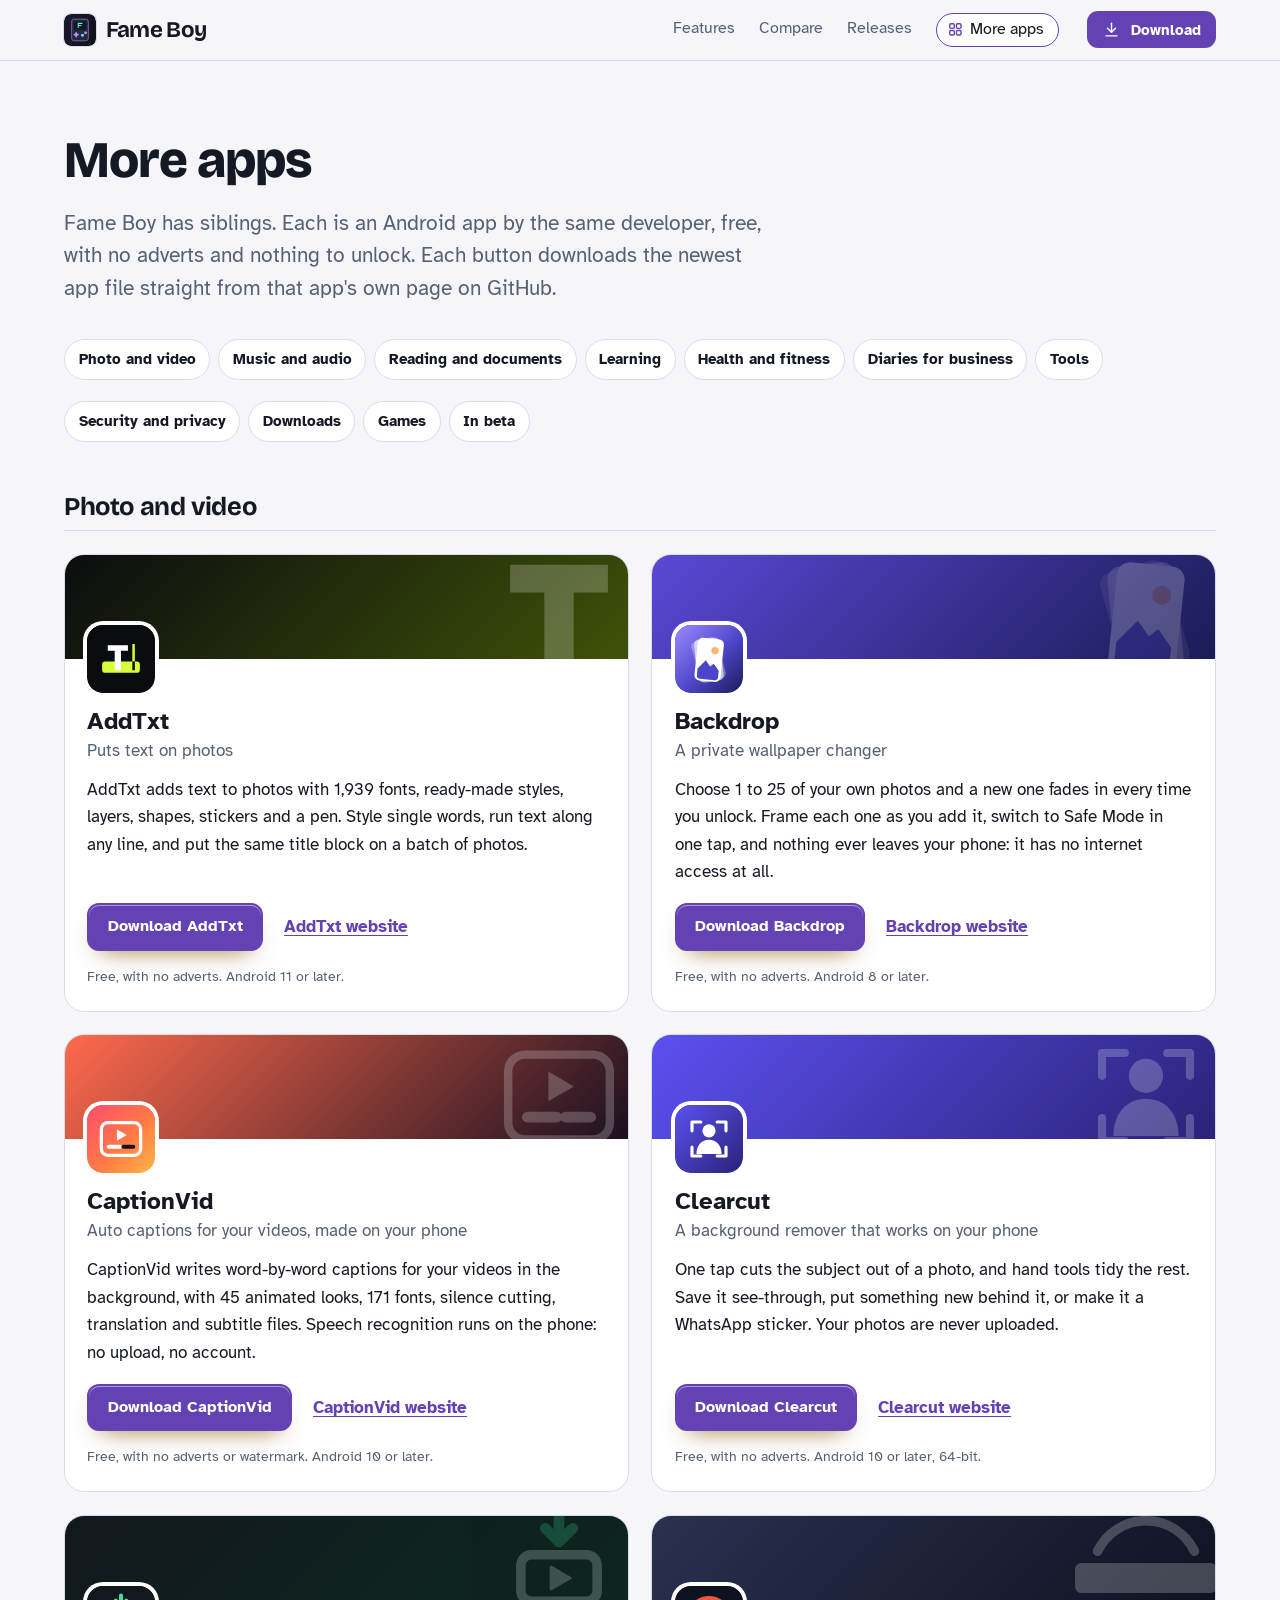
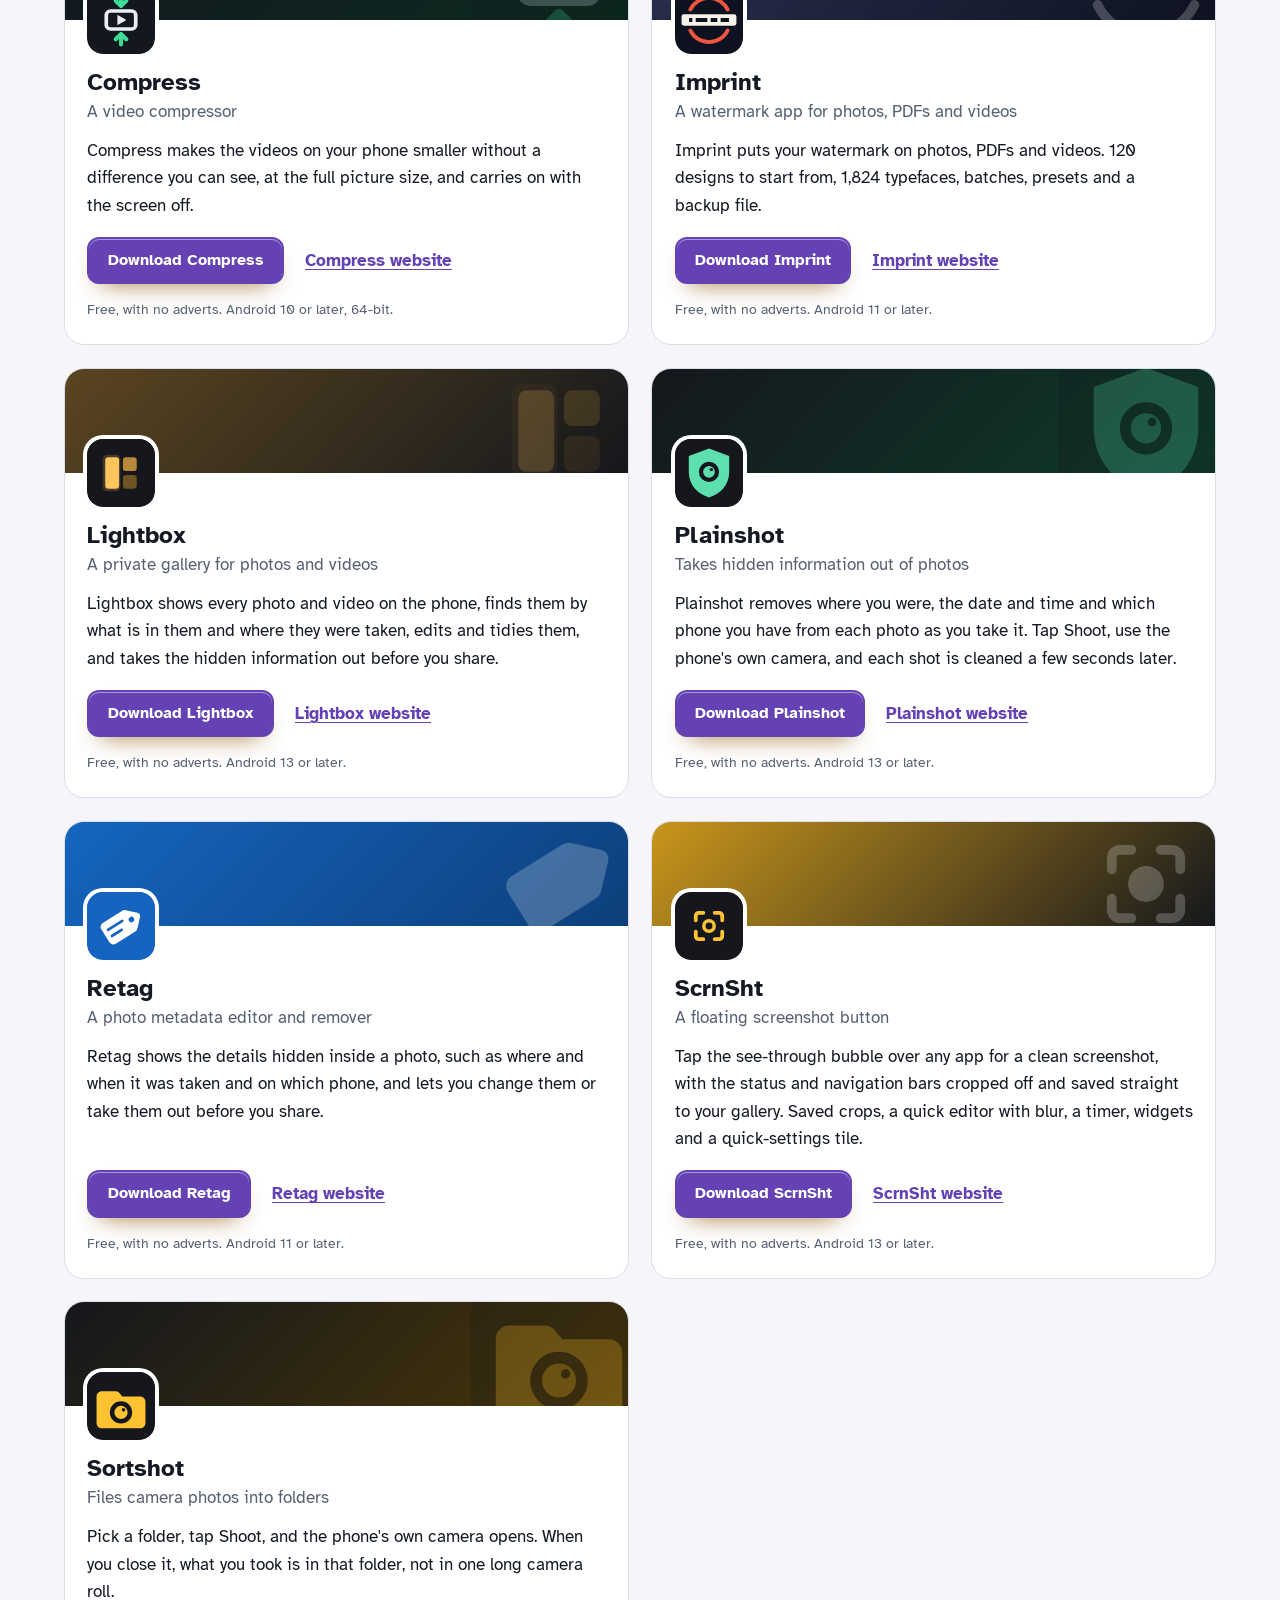
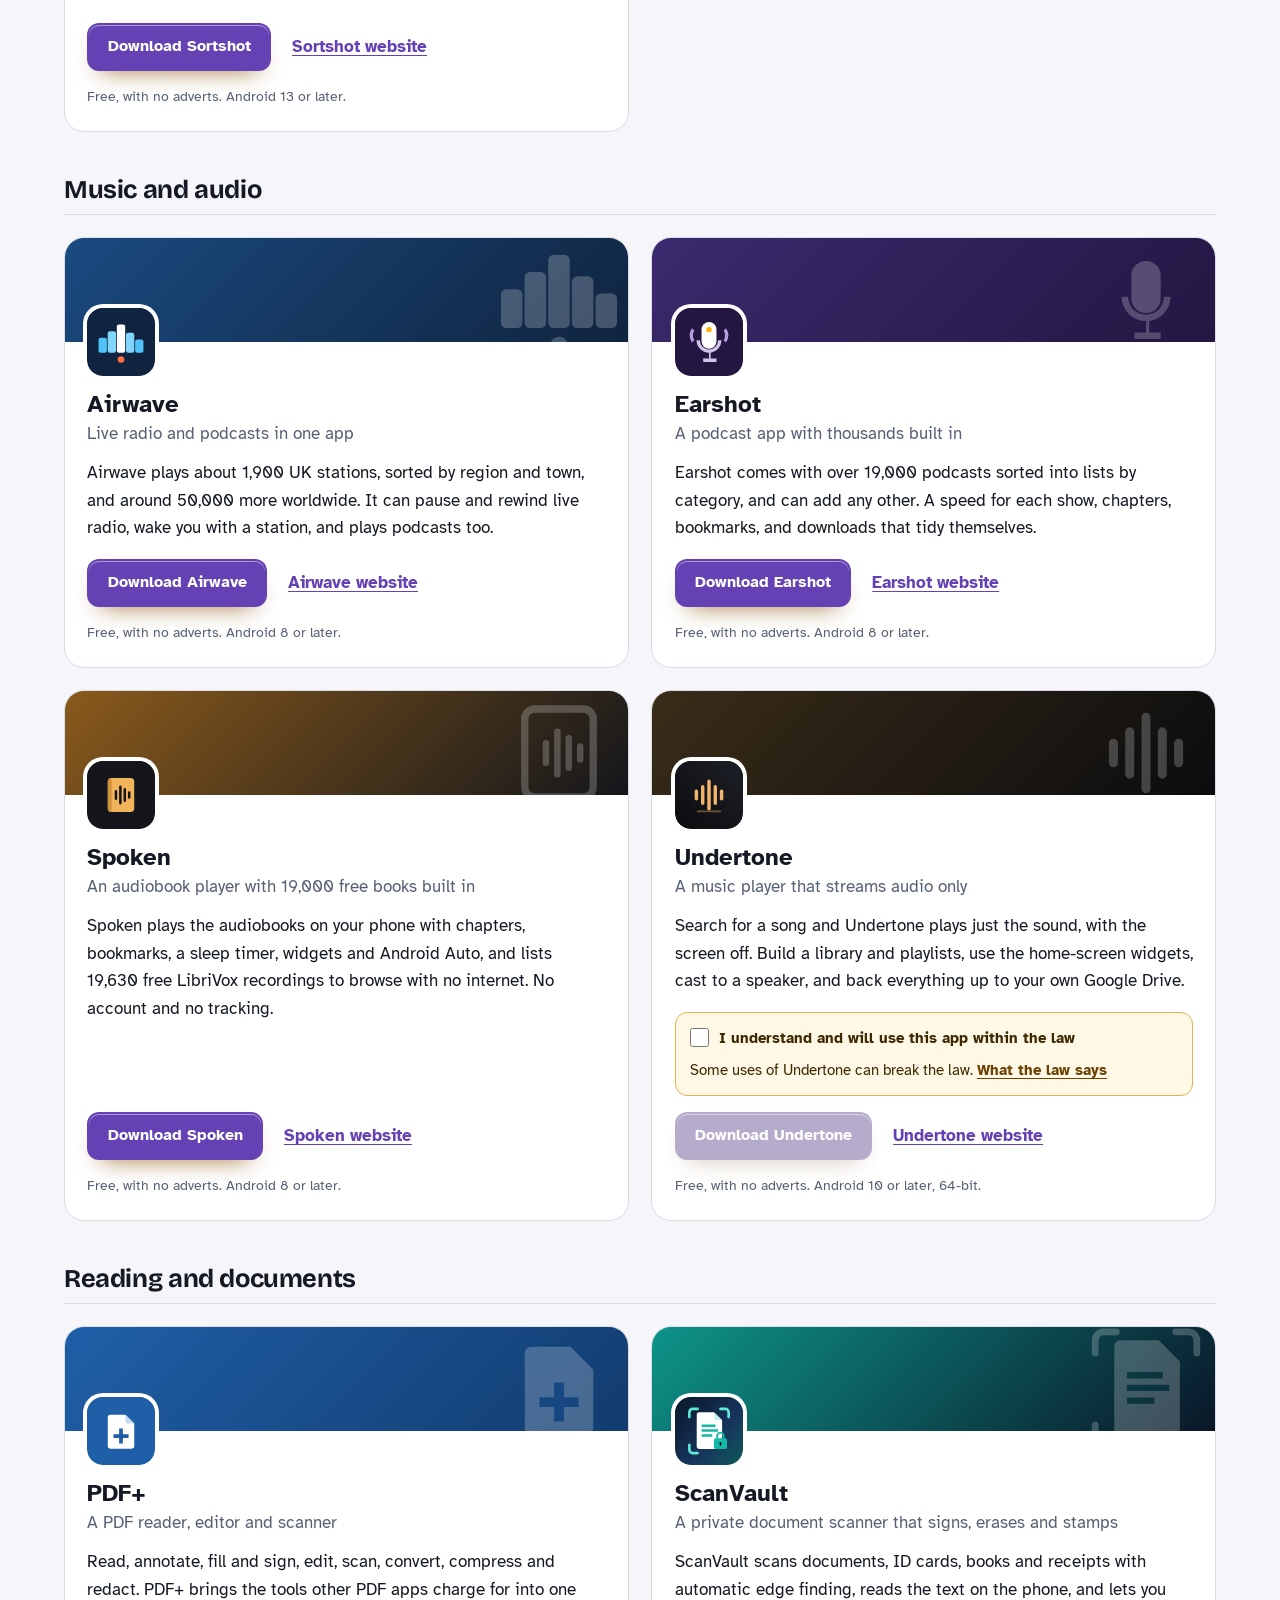
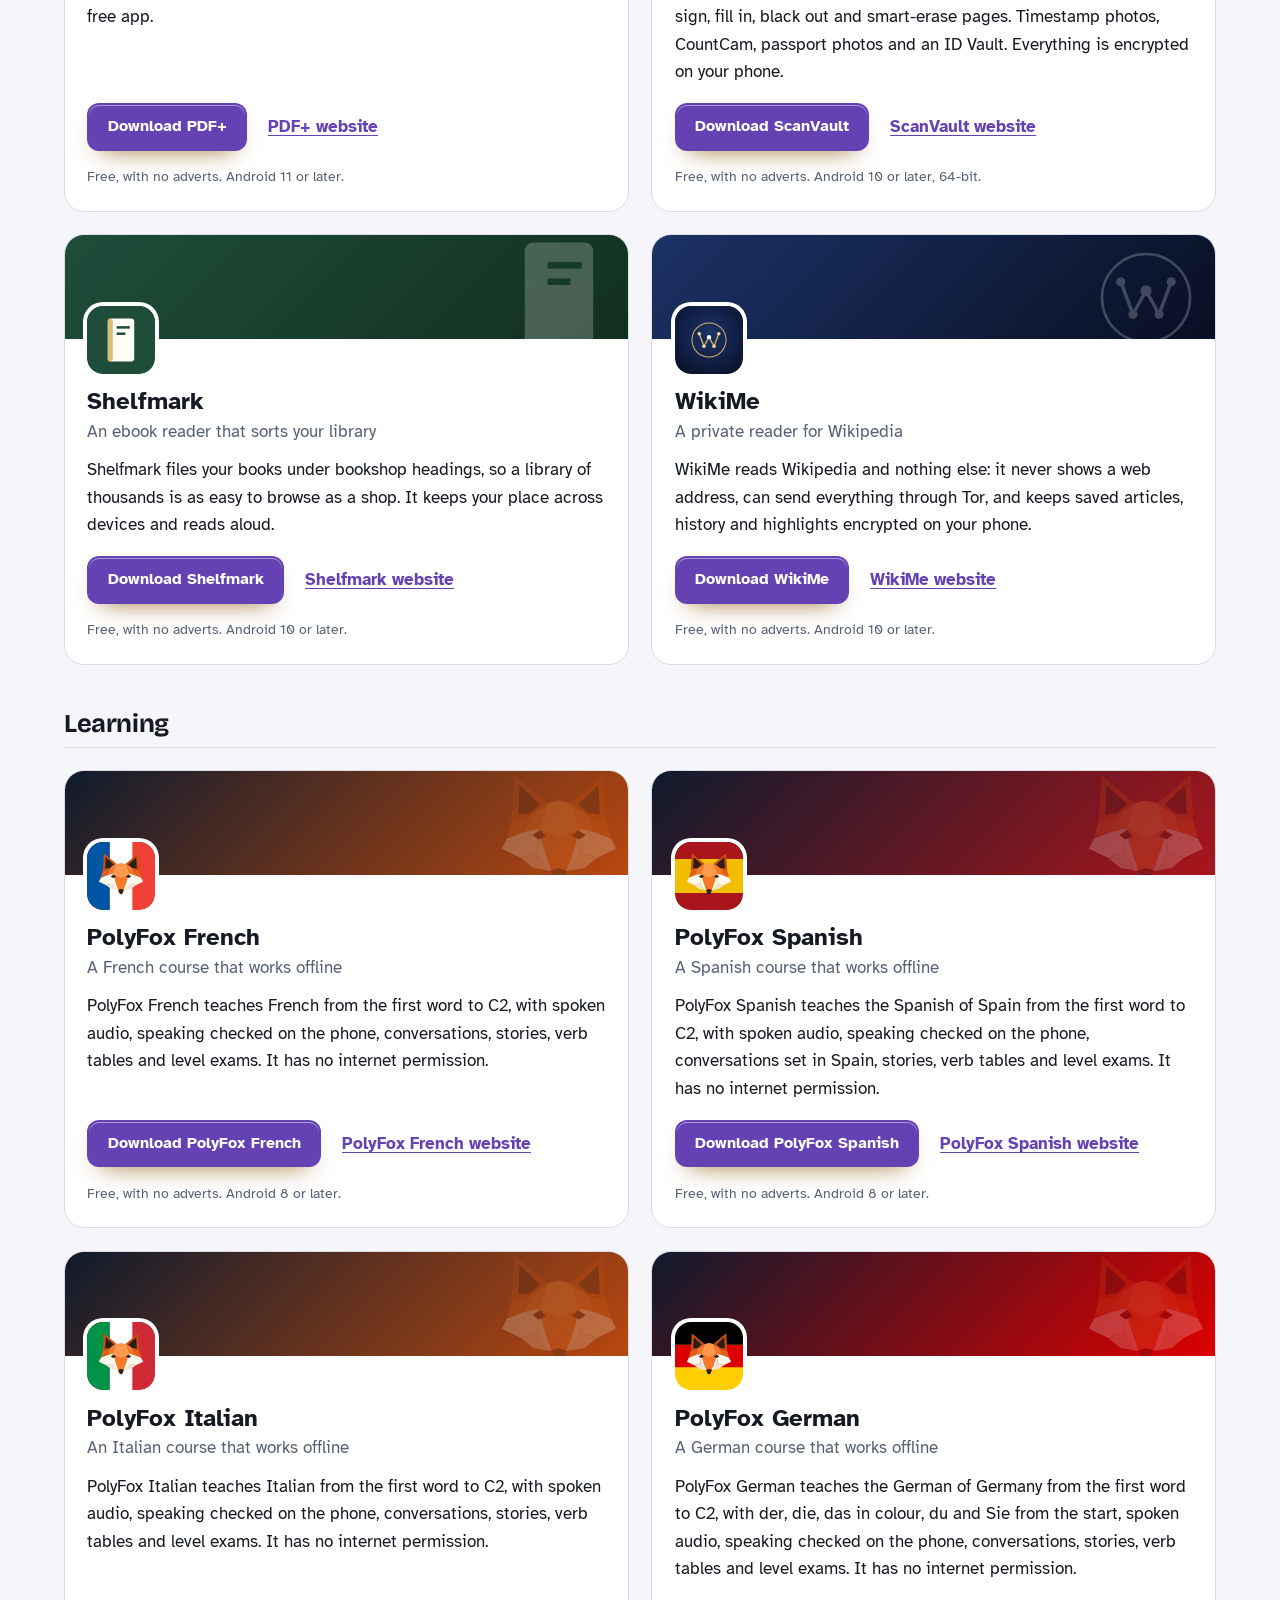
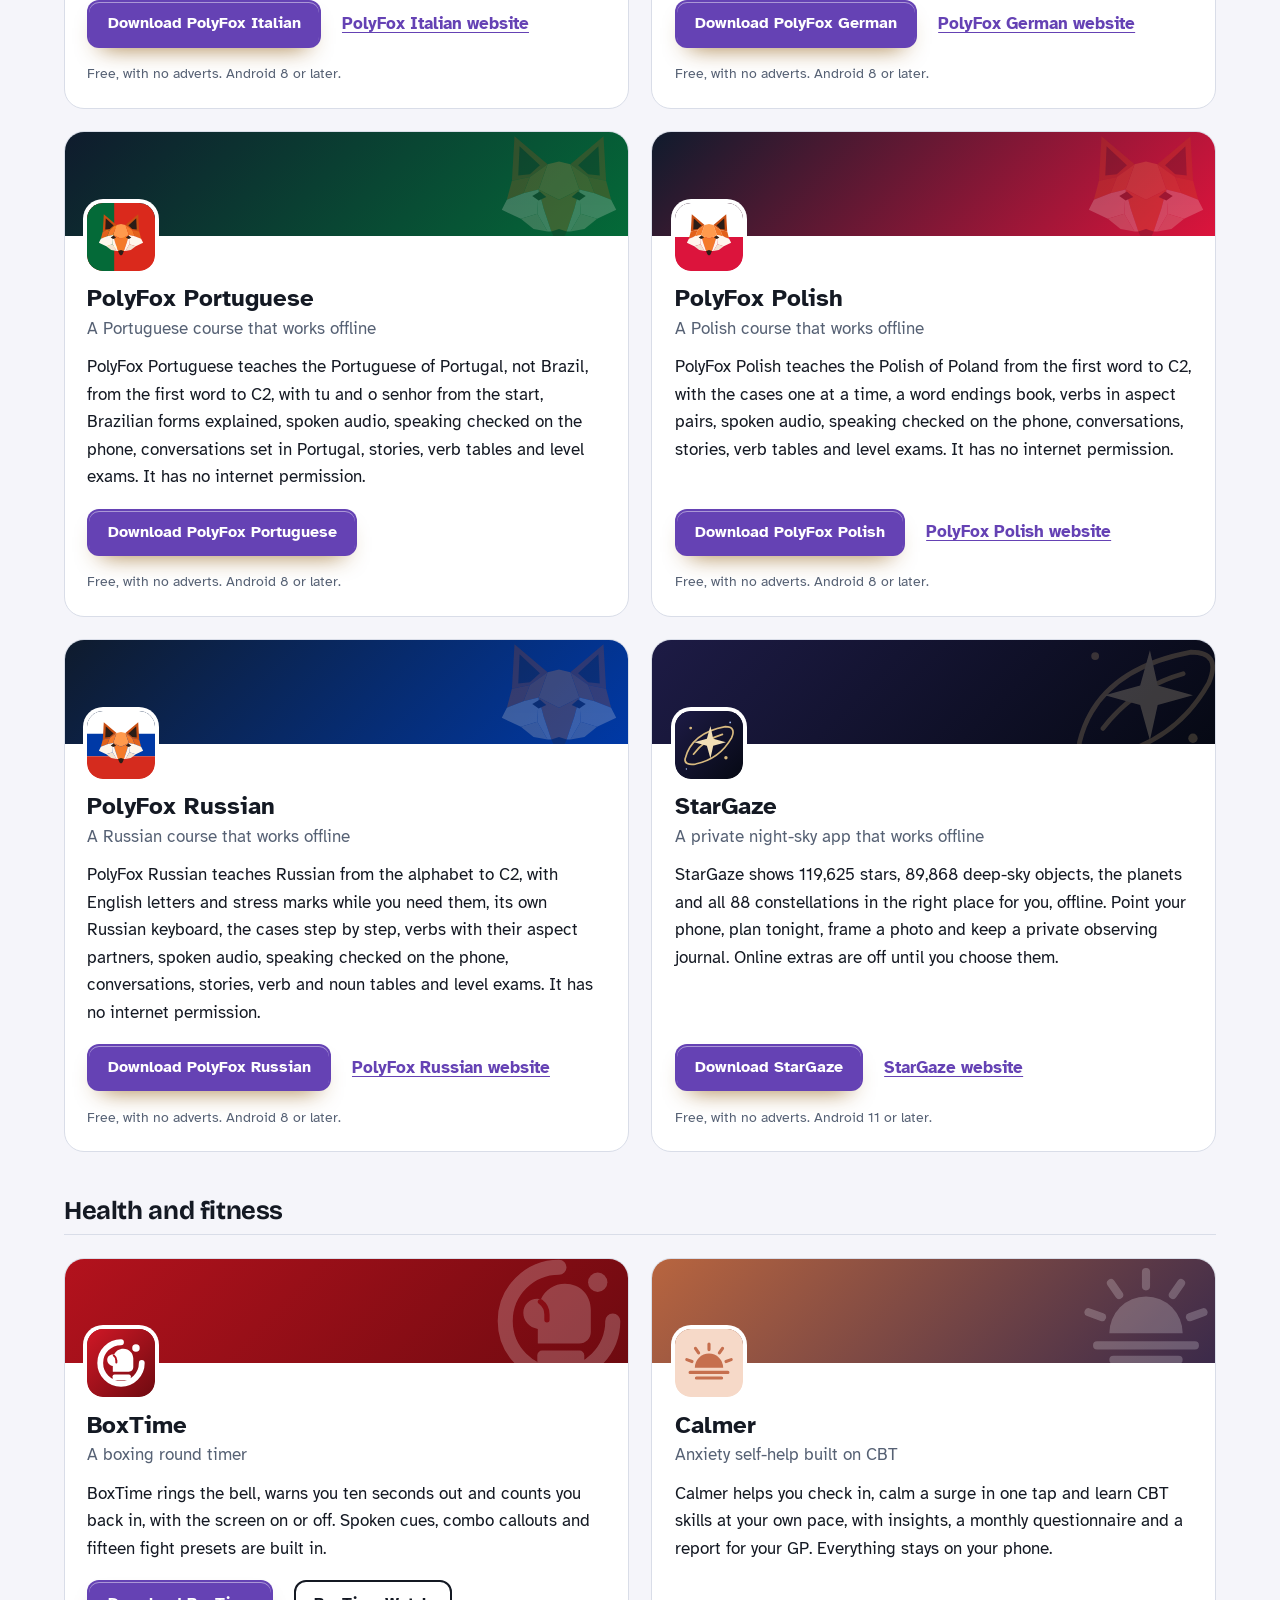
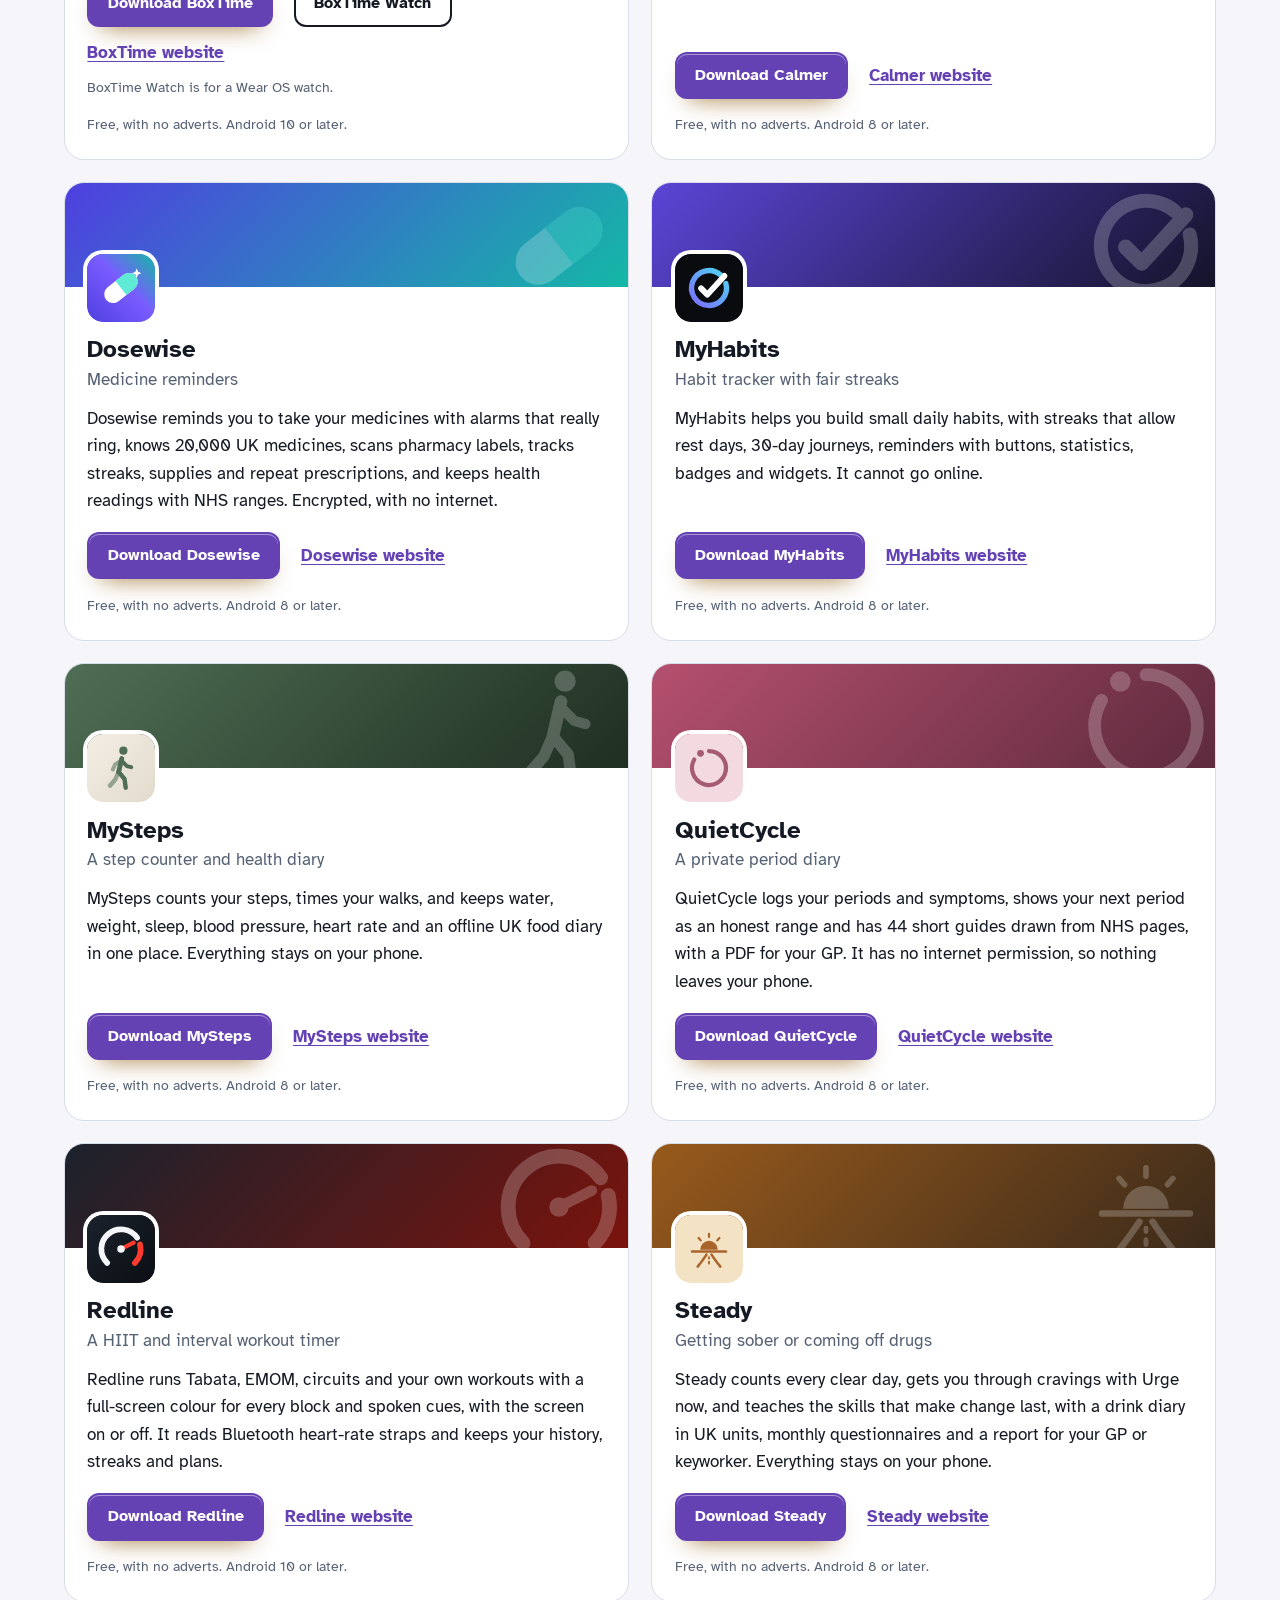
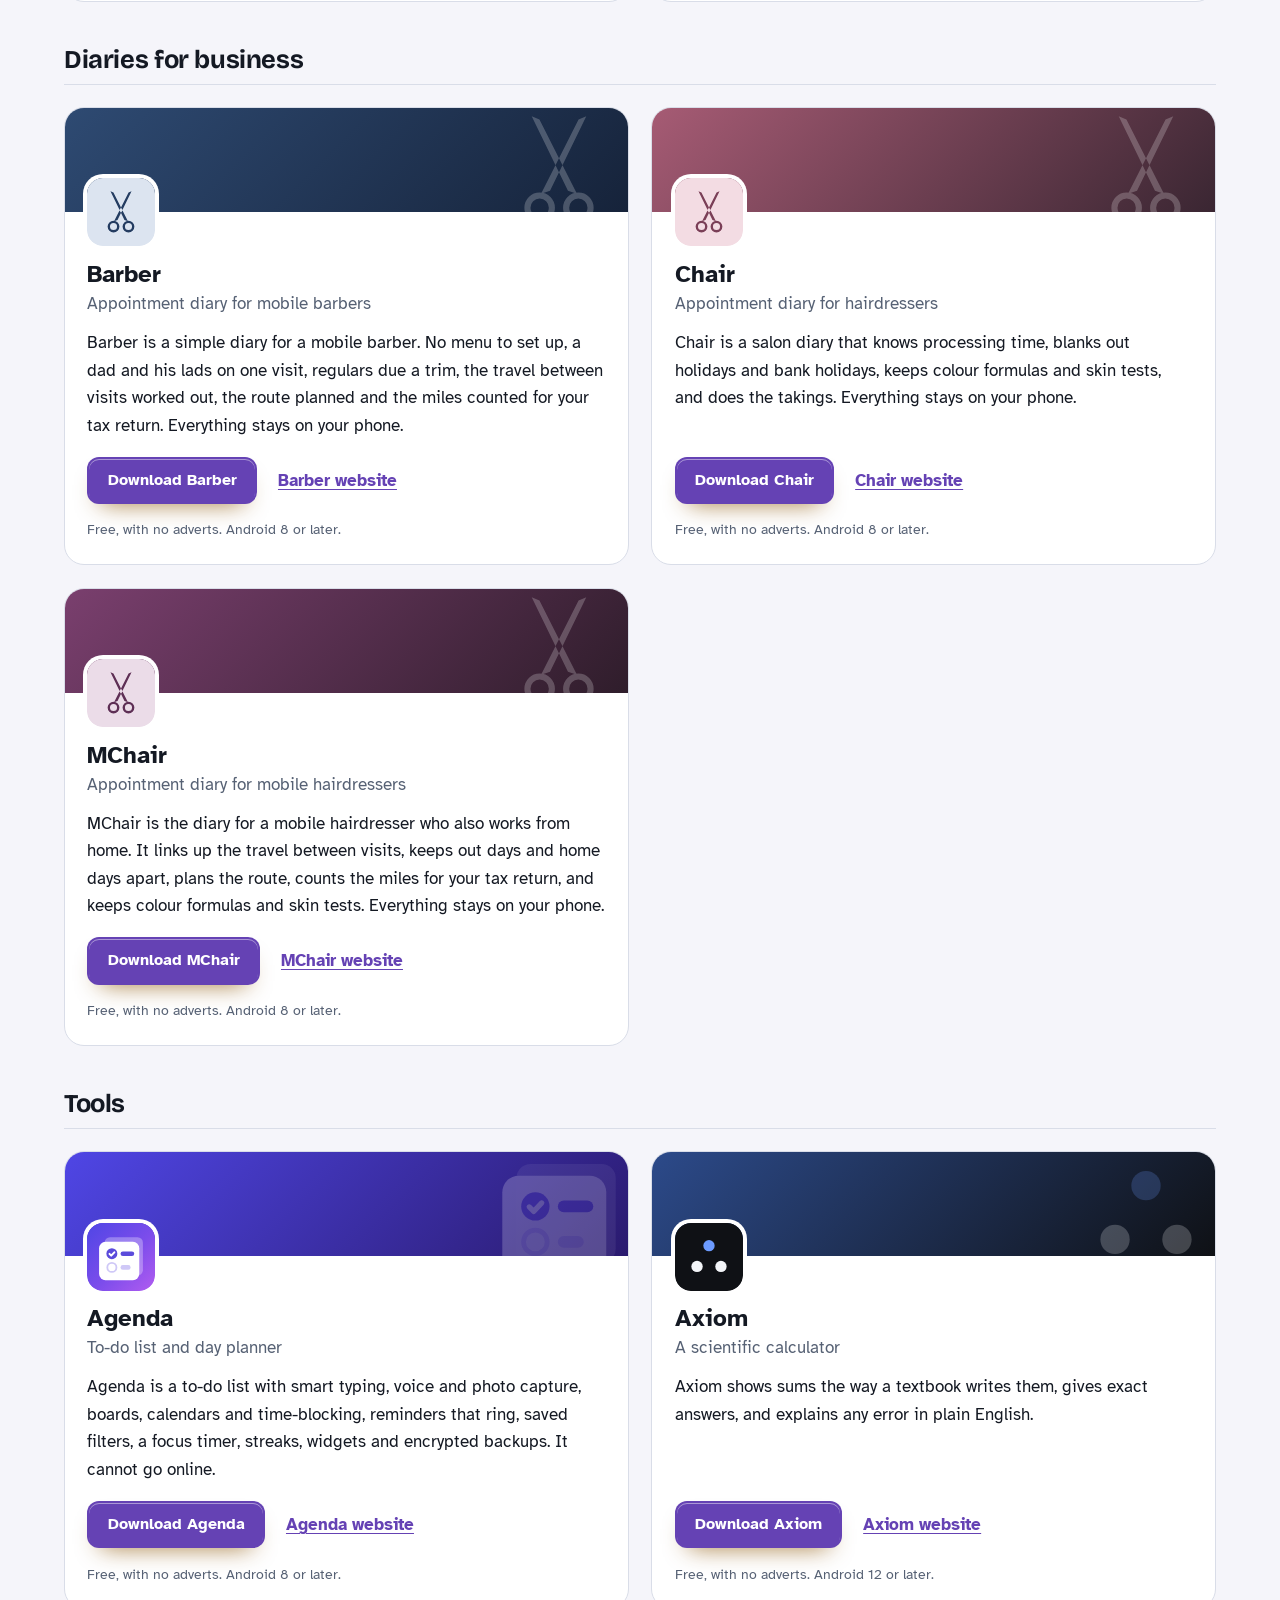
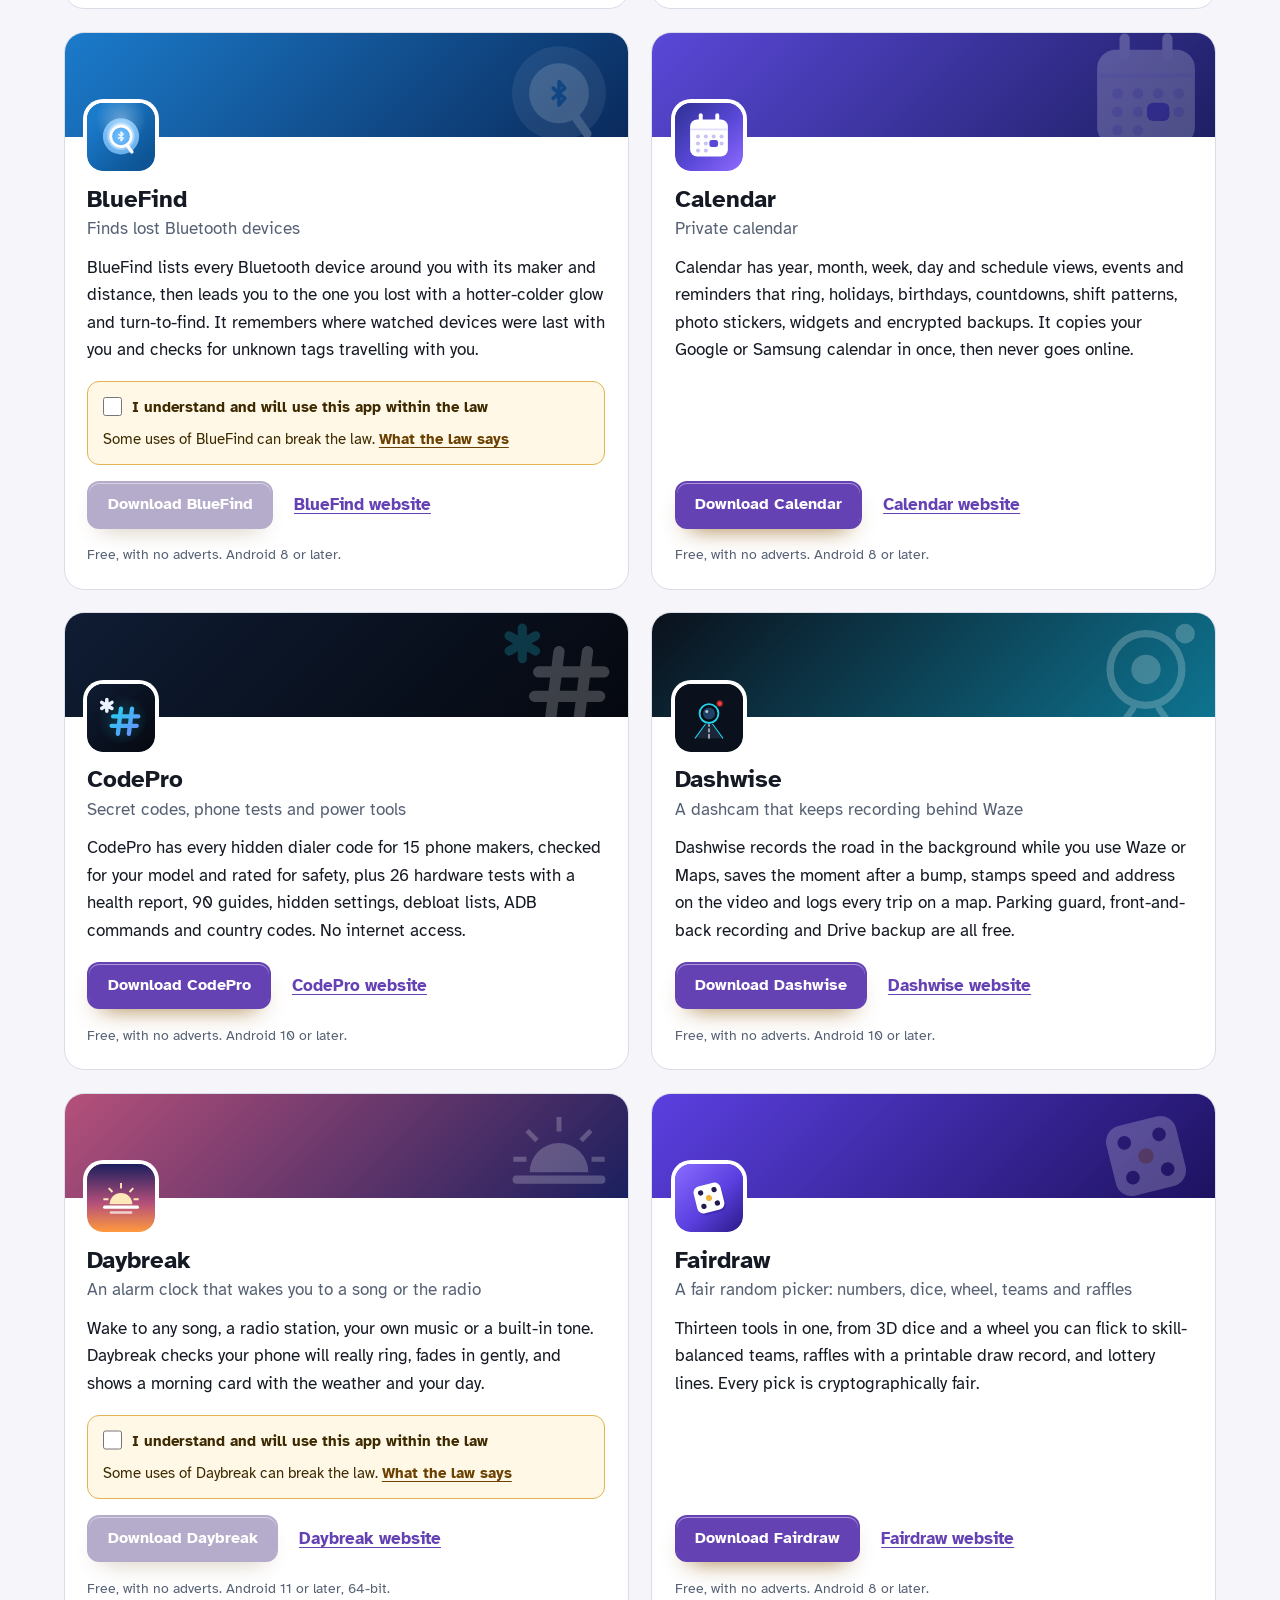
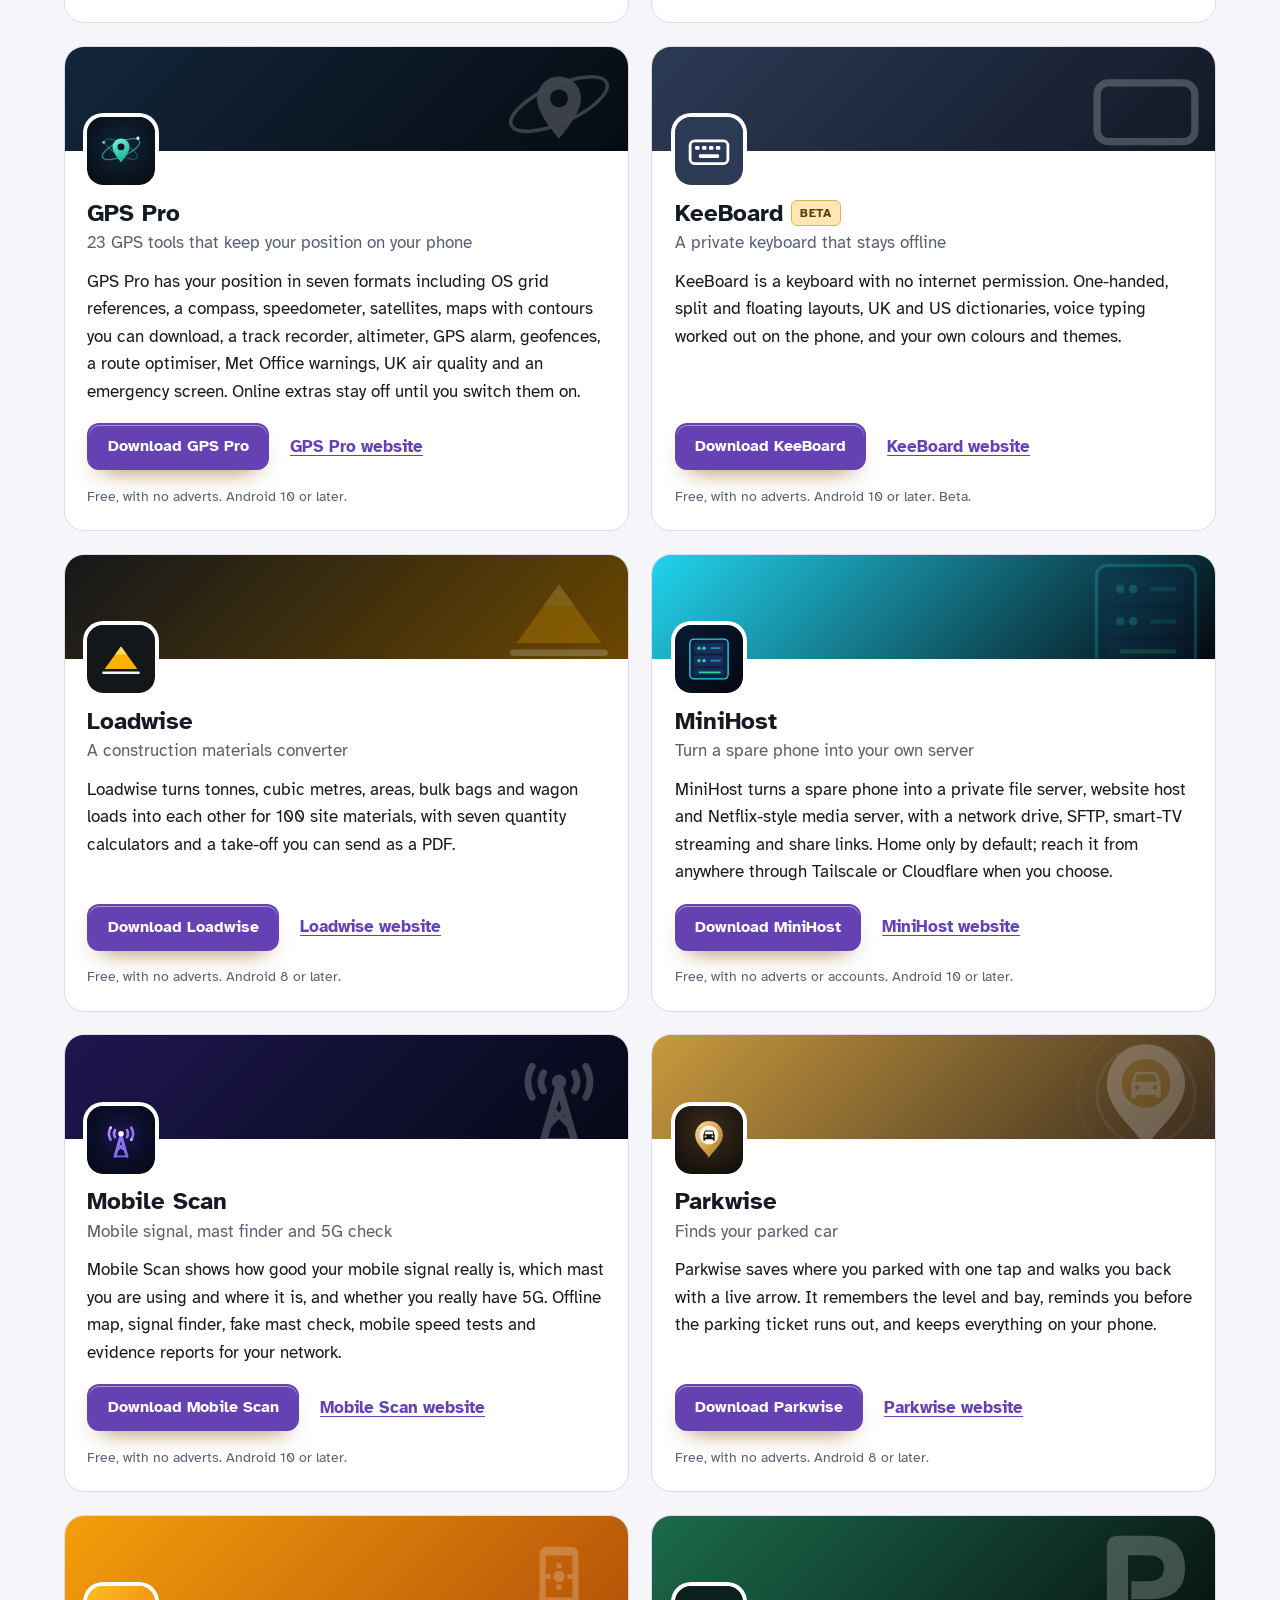
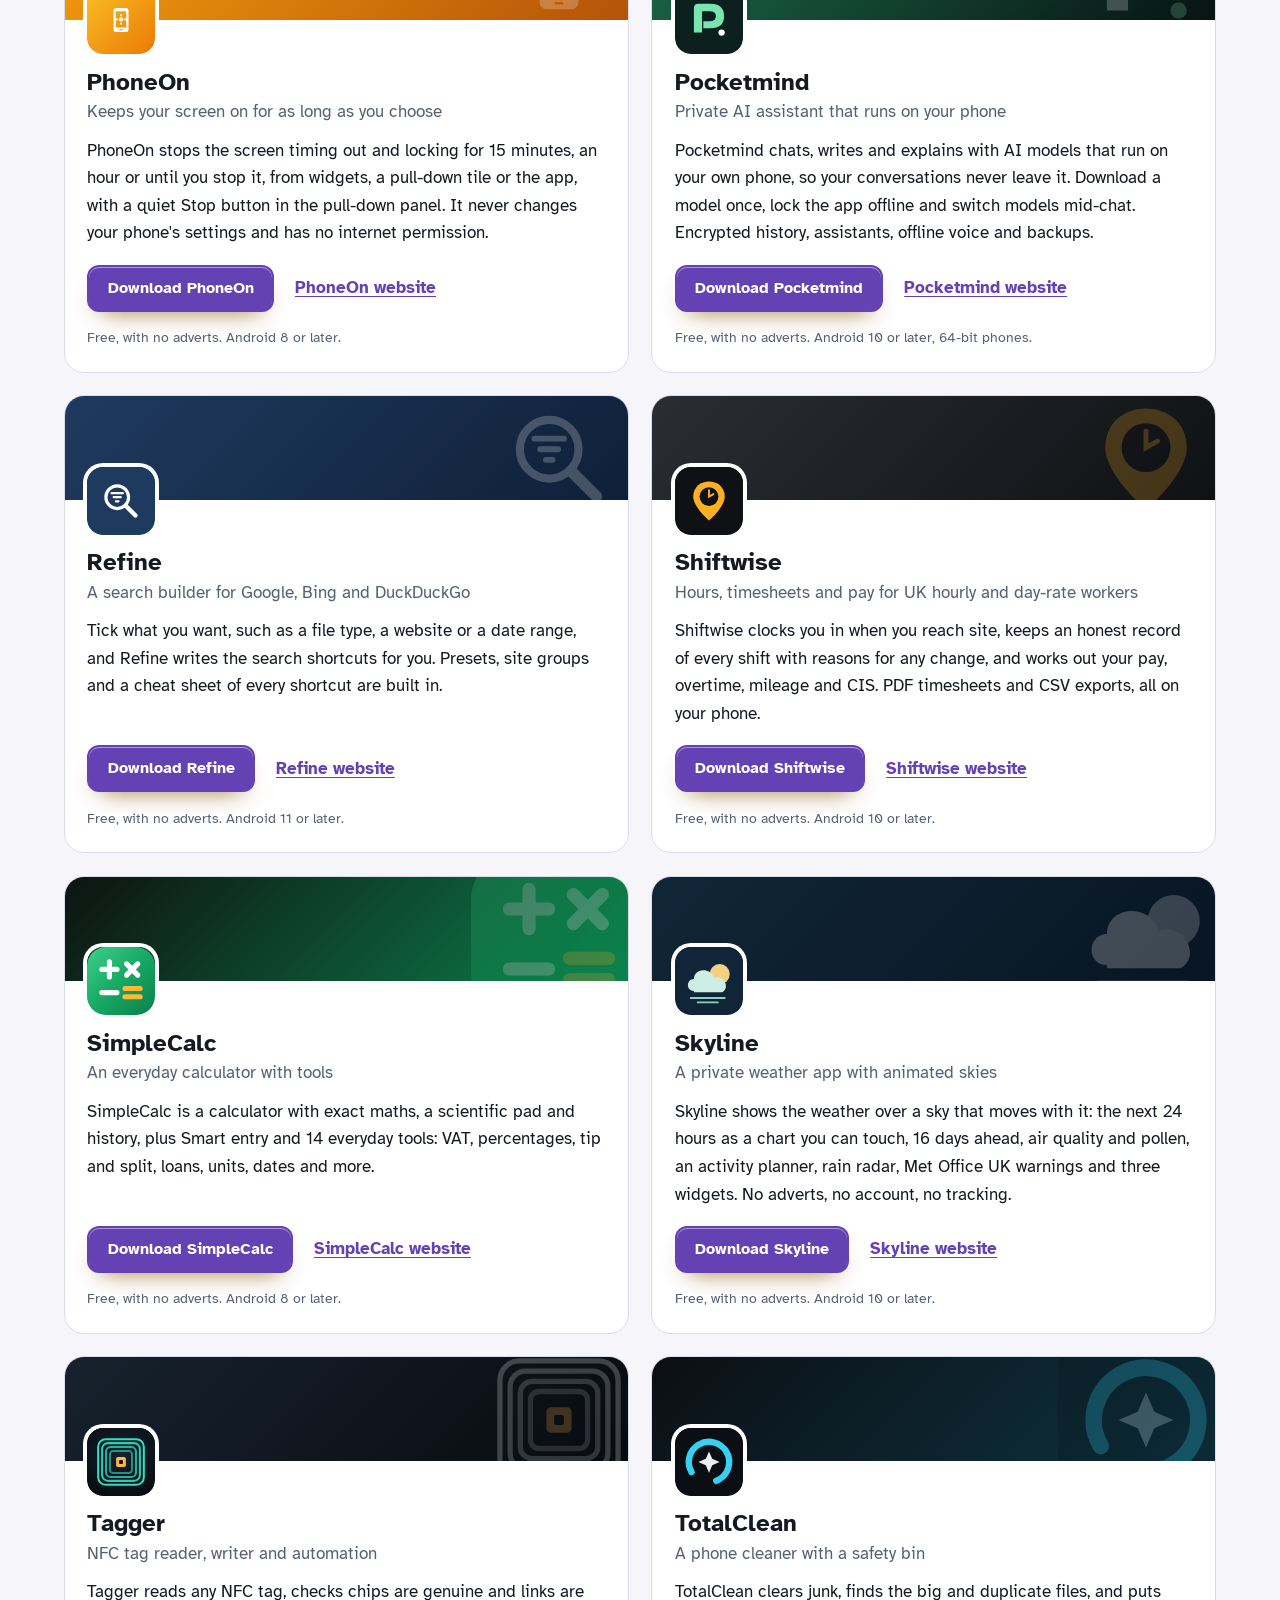
==== more-apps.html @ c29d656e "More apps: add MegaGen" ====
<!DOCTYPE html>
<html lang="en-GB">
<head>
<meta charset="utf-8">
<meta name="viewport" content="width=device-width, initial-scale=1">
<title>More free Android apps from the maker of Fame Boy</title>
<meta name="description" content="All 92 free Android apps from the maker of Fame Boy, in one list by category, each with its download and a link to its website.">
<meta name="author" content="Jonathan Jackson">
<link rel="canonical" href="https://customgpter.github.io/fameboy/more-apps.html">
<meta name="theme-color" content="#f5f5fa" media="(prefers-color-scheme: light)">
<meta name="theme-color" content="#0d1018" media="(prefers-color-scheme: dark)">
<meta property="og:type" content="website">
<meta property="og:site_name" content="Fame Boy">
<meta property="og:title" content="More free Android apps from the maker of Fame Boy">
<meta property="og:description" content="All 92 free Android apps from the maker of Fame Boy, in one list by category, each with its download and a link to its website.">
<meta property="og:url" content="https://customgpter.github.io/fameboy/more-apps.html">
<meta property="og:image" content="https://customgpter.github.io/fameboy/assets/og.png">
<meta property="og:image:width" content="1200">
<meta property="og:image:height" content="630">
<meta property="og:image:alt" content="Fame Boy&#x27;s library: a Continue playing card and the game collection, with the four-tab bar at the bottom">
<meta property="og:locale" content="en_GB">
<meta name="twitter:card" content="summary_large_image">
<link rel="icon" href="./assets/favicon.svg" type="image/svg+xml">
<link rel="apple-touch-icon" href="./assets/apple-touch-icon.png">
<link rel="preload" href="./assets/fonts/bricolage-grotesque-latin.woff2" as="font" type="font/woff2" crossorigin>
<link rel="preload" href="./assets/fonts/atkinson-hyperlegible-latin-400-normal.woff2" as="font" type="font/woff2" crossorigin>
<link rel="stylesheet" href="./assets/site.css?v=1">
<link rel="stylesheet" href="./assets/house.css?v=1">
<script type="application/ld+json">{"@context":"https://schema.org","@type":"ItemList","name":"Apps from the maker of Fame Boy","url":"https://customgpter.github.io/fameboy/more-apps.html","itemListElement":[{"@type":"ListItem","position":1,"name":"AddTxt","url":"https://customgpter.github.io/addtxt/"},{"@type":"ListItem","position":2,"name":"Backdrop","url":"https://customgpter.github.io/backdrop/"},{"@type":"ListItem","position":3,"name":"CaptionVid","url":"https://customgpter.github.io/captionvid/"},{"@type":"ListItem","position":4,"name":"Clearcut","url":"https://customgpter.github.io/clearcut/"},{"@type":"ListItem","position":5,"name":"Compress","url":"https://customgpter.github.io/compress/"},{"@type":"ListItem","position":6,"name":"Imprint","url":"https://customgpter.github.io/imprint/"},{"@type":"ListItem","position":7,"name":"Lightbox","url":"https://customgpter.github.io/lightbox/"},{"@type":"ListItem","position":8,"name":"Plainshot","url":"https://customgpter.github.io/plainshot/"},{"@type":"ListItem","position":9,"name":"Retag","url":"https://customgpter.github.io/retag/"},{"@type":"ListItem","position":10,"name":"ScrnSht","url":"https://customgpter.github.io/scrnsht/"},{"@type":"ListItem","position":11,"name":"Sortshot","url":"https://customgpter.github.io/sortshot/"},{"@type":"ListItem","position":12,"name":"Airwave","url":"https://customgpter.github.io/airwave/"},{"@type":"ListItem","position":13,"name":"Earshot","url":"https://customgpter.github.io/earshot/"},{"@type":"ListItem","position":14,"name":"Spoken","url":"https://customgpter.github.io/spoken/"},{"@type":"ListItem","position":15,"name":"Undertone","url":"https://customgpter.github.io/undertone/"},{"@type":"ListItem","position":16,"name":"PDF+","url":"https://customgpter.github.io/pdfplus/"},{"@type":"ListItem","position":17,"name":"ScanVault","url":"https://customgpter.github.io/scanvault/"},{"@type":"ListItem","position":18,"name":"Shelfmark","url":"https://customgpter.github.io/shelfmark/"},{"@type":"ListItem","position":19,"name":"WikiMe","url":"https://customgpter.github.io/wikime/"},{"@type":"ListItem","position":20,"name":"PolyFox French","url":"https://customgpter.github.io/polyfox/"},{"@type":"ListItem","position":21,"name":"PolyFox German","url":"https://customgpter.github.io/polyfox-german/"},{"@type":"ListItem","position":22,"name":"PolyFox Polish","url":"https://customgpter.github.io/polyfox-polish/"},{"@type":"ListItem","position":23,"name":"PolyFox Russian","url":"https://customgpter.github.io/polyfox-russian/"},{"@type":"ListItem","position":24,"name":"StarGaze","url":"https://customgpter.github.io/stargaze/"},{"@type":"ListItem","position":25,"name":"BoxTime","url":"https://customgpter.github.io/boxtime/"},{"@type":"ListItem","position":26,"name":"Calmer","url":"https://customgpter.github.io/calmer/"},{"@type":"ListItem","position":27,"name":"Dosewise","url":"https://customgpter.github.io/dosewise/"},{"@type":"ListItem","position":28,"name":"MyHabits","url":"https://customgpter.github.io/myhabits/"},{"@type":"ListItem","position":29,"name":"MySteps","url":"https://customgpter.github.io/mysteps/"},{"@type":"ListItem","position":30,"name":"QuietCycle","url":"https://customgpter.github.io/quietcycle/"},{"@type":"ListItem","position":31,"name":"Redline","url":"https://customgpter.github.io/redline/"},{"@type":"ListItem","position":32,"name":"Steady","url":"https://customgpter.github.io/steady/"},{"@type":"ListItem","position":33,"name":"Barber","url":"https://customgpter.github.io/barber/"},{"@type":"ListItem","position":34,"name":"Chair","url":"https://customgpter.github.io/chair/"},{"@type":"ListItem","position":35,"name":"MChair","url":"https://customgpter.github.io/mchair/"},{"@type":"ListItem","position":36,"name":"Agenda","url":"https://customgpter.github.io/agenda/"},{"@type":"ListItem","position":37,"name":"Axiom","url":"https://customgpter.github.io/axiom/"},{"@type":"ListItem","position":38,"name":"BlueFind","url":"https://customgpter.github.io/bluefind/"},{"@type":"ListItem","position":39,"name":"Calendar","url":"https://customgpter.github.io/calendar/"},{"@type":"ListItem","position":40,"name":"CodePro","url":"https://customgpter.github.io/codepro/"},{"@type":"ListItem","position":41,"name":"Dashwise","url":"https://customgpter.github.io/dashwise/"},{"@type":"ListItem","position":42,"name":"Daybreak","url":"https://customgpter.github.io/daybreak/"},{"@type":"ListItem","position":43,"name":"Fairdraw","url":"https://customgpter.github.io/fairdraw/"},{"@type":"ListItem","position":44,"name":"GPS Pro","url":"https://customgpter.github.io/gpspro/"},{"@type":"ListItem","position":45,"name":"KeeBoard","url":"https://customgpter.github.io/keeboard/"},{"@type":"ListItem","position":46,"name":"Loadwise","url":"https://customgpter.github.io/loadwise/"},{"@type":"ListItem","position":47,"name":"MiniHost","url":"https://customgpter.github.io/minihost/"},{"@type":"ListItem","position":48,"name":"Mobile Scan","url":"https://customgpter.github.io/mobilescan/"},{"@type":"ListItem","position":49,"name":"Parkwise","url":"https://customgpter.github.io/parkwise/"},{"@type":"ListItem","position":50,"name":"Pocketmind","url":"https://customgpter.github.io/pocketmind/"},{"@type":"ListItem","position":51,"name":"Refine","url":"https://customgpter.github.io/refine/"},{"@type":"ListItem","position":52,"name":"Shiftwise","url":"https://customgpter.github.io/shiftwise/"},{"@type":"ListItem","position":53,"name":"SimpleCalc","url":"https://customgpter.github.io/simplecalc/"},{"@type":"ListItem","position":54,"name":"Skyline","url":"https://customgpter.github.io/skyline/"},{"@type":"ListItem","position":55,"name":"Tagger","url":"https://customgpter.github.io/tagger/"},{"@type":"ListItem","position":56,"name":"TotalClean","url":"https://customgpter.github.io/totalclean/"},{"@type":"ListItem","position":57,"name":"TVLink","url":"https://customgpter.github.io/tvlink/"},{"@type":"ListItem","position":58,"name":"Unbox","url":"https://customgpter.github.io/unbox/"},{"@type":"ListItem","position":59,"name":"WhatsKeep","url":"https://customgpter.github.io/whatskeep/"},{"@type":"ListItem","position":60,"name":"WiFi Scan","url":"https://customgpter.github.io/wifiscan/"},{"@type":"ListItem","position":61,"name":"Auditly","url":"https://customgpter.github.io/auditly/"},{"@type":"ListItem","position":62,"name":"Backchannel","url":"https://customgpter.github.io/backchannel/"},{"@type":"ListItem","position":63,"name":"ENotes","url":"https://customgpter.github.io/enotes/"},{"@type":"ListItem","position":64,"name":"FindMe","url":"https://customgpter.github.io/findme/"},{"@type":"ListItem","position":65,"name":"iLock","url":"https://customgpter.github.io/ilock/"},{"@type":"ListItem","position":66,"name":"ImSafe","url":"https://customgpter.github.io/imsafe/"},{"@type":"ListItem","position":67,"name":"IShred","url":"https://customgpter.github.io/ishred/"},{"@type":"ListItem","position":68,"name":"LockBox","url":"https://customgpter.github.io/lockbox/"},{"@type":"ListItem","position":69,"name":"PassVault","url":"https://customgpter.github.io/passvault/"},{"@type":"ListItem","position":70,"name":"SpyFind","url":"https://customgpter.github.io/spyfind/"},{"@type":"ListItem","position":71,"name":"TextWipe","url":"https://customgpter.github.io/textwipe/"},{"@type":"ListItem","position":72,"name":"Tracewire","url":"https://customgpter.github.io/tracewire/"},{"@type":"ListItem","position":73,"name":"Vigil","url":"https://customgpter.github.io/vigil/"},{"@type":"ListItem","position":74,"name":"Grab","url":"https://customgpter.github.io/grab/"},{"@type":"ListItem","position":75,"name":"Swarm","url":"https://customgpter.github.io/swarm/"},{"@type":"ListItem","position":76,"name":"Plane Games","url":"https://customgpter.github.io/plane-games/"},{"@type":"ListItem","position":77,"name":"Ninefold","url":"https://customgpter.github.io/ninefold/"},{"@type":"ListItem","position":78,"name":"Cubewise","url":"https://customgpter.github.io/cubewise/"},{"@type":"ListItem","position":79,"name":"Tilewise","url":"https://customgpter.github.io/tilewise/"},{"@type":"ListItem","position":80,"name":"Letterwise","url":"https://customgpter.github.io/letterwise/"},{"@type":"ListItem","position":81,"name":"Kingside","url":"https://customgpter.github.io/kingside/"},{"@type":"ListItem","position":82,"name":"Deckhand","url":"https://customgpter.github.io/deckhand/"},{"@type":"ListItem","position":83,"name":"SNESForge","url":"https://customgpter.github.io/snesforge/"},{"@type":"ListItem","position":84,"name":"Fame Boy","url":"https://customgpter.github.io/fameboy/"},{"@type":"ListItem","position":85,"name":"PSPPro","url":"https://customgpter.github.io/psppro/"},{"@type":"ListItem","position":86,"name":"MegaGen","url":"https://customgpter.github.io/megagen/"},{"@type":"ListItem","position":87,"name":"QVR","url":"https://customgpter.github.io/qvr/"},{"@type":"ListItem","position":88,"name":"QVR Watch","url":"https://customgpter.github.io/qvr-watch/"},{"@type":"ListItem","position":89,"name":"QVRLite","url":"https://customgpter.github.io/qvrlite/"},{"@type":"ListItem","position":90,"name":"Onionz","url":"https://customgpter.github.io/onionz/"},{"@type":"ListItem","position":91,"name":"OnionzWeb","url":"https://customgpter.github.io/onionzweb/"}]}</script>
<link rel="stylesheet" href="./assets/apps-list.css?v=1">
<script src="./assets/apps-list.js?v=1" defer></script>
</head>
<body>
<a class="skip" href="#main">Skip to content</a>
<header class="masthead">
<div class="wrap">
<a class="brand" href="./" aria-label="Fame Boy home"><svg viewBox="0 0 108 108" aria-hidden="true"><defs><linearGradient id="fbg" x1="0" y1="0" x2="1" y2="1"><stop offset="0" stop-color="#1c1930"/><stop offset="1" stop-color="#0d1018"/></linearGradient></defs><rect width="108" height="108" rx="24" fill="url(#fbg)"/><g transform="translate(54 54) scale(1.18) translate(-54 -54)"><path fill="#29273E" stroke="#B69AFF" stroke-width="1.6" d="M36,23 L72,23 Q78,23 78,31 L78,77 Q78,85 70,85 L36,85 Q30,85 30,77 L30,31 Q30,23 36,23 Z"/><path fill="#0B1923" d="M37,29 L71,29 L71,53 L37,53 Z"/><path fill="none" stroke="#62E7E7" stroke-width="3" d="M49,48 L49,35 L61,35 M49,41 L58,41"/><path fill="#B69AFF" d="M36,65 L50,65 L50,70 L36,70 Z M40.5,60.5 L45.5,60.5 L45.5,74.5 L40.5,74.5 Z"/><circle cx="61" cy="69" r="4" fill="#62E7E7"/><circle cx="70" cy="62" r="4" fill="#B69AFF"/></g></svg><span>Fame Boy</span></a>
<nav aria-label="Main"><ul><li><a href="./#features">Features</a></li><li><a href="./compare.html">Compare</a></li><li><a href="./releases.html">Releases</a></li><li><a class="more-apps" href="./more-apps.html" aria-current="page"><svg class="ico" viewBox="0 0 24 24" aria-hidden="true"><rect x="4" y="4" width="6.5" height="6.5" rx="1.6"/><rect x="13.5" y="4" width="6.5" height="6.5" rx="1.6"/><rect x="4" y="13.5" width="6.5" height="6.5" rx="1.6"/><rect x="13.5" y="13.5" width="6.5" height="6.5" rx="1.6"/></svg>More apps</a></li></ul></nav>
<a class="button small" href="./#download"><svg class="ico" viewBox="0 0 24 24" aria-hidden="true"><path d="M12 4v11"/><path d="M7 10.5l5 5 5-5"/><path d="M5 20h14"/></svg>Download</a>
</div>
</header>
<main id="main" class="doc">
<div class="wrap">
<div class="measure">
<h1>More apps</h1>
<p class="lede">Fame Boy has siblings. Each is an Android app by the same developer, free, with no adverts and nothing to unlock. Each button downloads the newest app file straight from that app's own page on GitHub.</p>
</div>
<!-- apps:start -->
<nav class="mapps-jump" aria-label="App groups"><ul><li><a href="#apps-photo">Photo and video</a></li><li><a href="#apps-audio">Music and audio</a></li><li><a href="#apps-reading">Reading and documents</a></li><li><a href="#apps-learning">Learning</a></li><li><a href="#apps-health">Health and fitness</a></li><li><a href="#apps-diaries">Diaries for business</a></li><li><a href="#apps-tools">Tools</a></li><li><a href="#apps-security">Security and privacy</a></li><li><a href="#apps-downloads">Downloads</a></li><li><a href="#apps-games">Games</a></li><li><a href="#apps-testing">In beta</a></li></ul></nav>
<div class="mapps-group" role="group" aria-labelledby="apps-photo"><h2 class="mapps-cat" id="apps-photo">Photo and video</h2>
<ul class="mapps"><li class="mapp" style="--b:#0b0c0f;--b2:#3f5208"><div class="mapp-cover" aria-hidden="true"><svg viewBox="0 0 108 108"><path fill="#fff" d="M24 22h60v17H63v49H45V39H24z"/></svg></div><div class="mapp-body"><svg class="mapp-icon" viewBox="0 0 108 108" aria-hidden="true"><rect width="108" height="108" rx="24" fill="#0b0c0f"/><path fill="#d4ff3a" d="M29 58h50a5 5 0 0 1 5 5v8a5 5 0 0 1-5 5H29a5 5 0 0 1-5-5v-8a5 5 0 0 1 5-5z"/><path fill="#fff" d="M33 32h32v9H54v31H44V41H33z"/><path fill="#d4ff3a" d="M72 30h4v28h-4z"/><path fill="#0b0c0f" d="M72 58h4v14h-4z"/></svg><h3>AddTxt</h3><p class="mapp-kind">Puts text on photos</p><p class="mapp-say">AddTxt adds text to photos with 1,939 fonts, ready-made styles, layers, shapes, stickers and a pen. Style single words, run text along any line, and put the same title block on a batch of photos.</p><p class="mapp-go"><a class="button" href="https://github.com/CustomGPTer/addtxt/releases/latest/download/AddTxt.apk">Download AddTxt</a><a class="mapp-site" href="https://customgpter.github.io/addtxt/">AddTxt website</a></p><p class="mapp-needs">Free, with no adverts. Android 11 or later.</p></div></li>
<li class="mapp" style="--b:#5a48d6;--b2:#1a1c55"><div class="mapp-cover" aria-hidden="true"><svg viewBox="0 0 108 108"><g transform="translate(54 58) scale(1.3) translate(-54 -58)"><rect x="38" y="30" width="32" height="52" rx="6" fill="#fff" fill-opacity=".3" transform="rotate(-16 54 58)"/><rect x="38" y="30" width="32" height="52" rx="6" fill="#fff" fill-opacity=".6" transform="rotate(-6 54 58)"/><g transform="rotate(6 54 58)"><rect x="38" y="30" width="32" height="52" rx="6" fill="#fff"/><path d="M41 68l9-11 6 7 4-4 7 8v8a4 4 0 0 1-4 4H45a4 4 0 0 1-4-4z" fill="#4d45c9"/><circle cx="60" cy="44" r="4.5" fill="#FFB86B"/></g></g></svg></div><div class="mapp-body"><svg class="mapp-icon" viewBox="0 0 108 108" aria-hidden="true"><defs><linearGradient id="i-backdrop-mapp-cc" x1="0" y1="0" x2="1" y2="1"><stop offset="0" stop-color="#9c8bff"/><stop offset=".55" stop-color="#4d45c9"/><stop offset="1" stop-color="#1a1c55"/></linearGradient></defs><rect width="108" height="108" rx="24" fill="url(#i-backdrop-mapp-cc)"/><g transform="translate(54 58) scale(1.3) translate(-54 -58)"><rect x="38" y="30" width="32" height="52" rx="6" fill="#fff" fill-opacity=".3" transform="rotate(-16 54 58)"/><rect x="38" y="30" width="32" height="52" rx="6" fill="#fff" fill-opacity=".6" transform="rotate(-6 54 58)"/><g transform="rotate(6 54 58)"><rect x="38" y="30" width="32" height="52" rx="6" fill="#fff"/><path d="M41 68l9-11 6 7 4-4 7 8v8a4 4 0 0 1-4 4H45a4 4 0 0 1-4-4z" fill="#4d45c9"/><circle cx="60" cy="44" r="4.5" fill="#FFB86B"/></g></g></svg><h3>Backdrop</h3><p class="mapp-kind">A private wallpaper changer</p><p class="mapp-say">Choose 1 to 25 of your own photos and a new one fades in every time you unlock. Frame each one as you add it, switch to Safe Mode in one tap, and nothing ever leaves your phone: it has no internet access at all.</p><p class="mapp-go"><a class="button" href="https://github.com/CustomGPTer/backdrop/releases/latest/download/Backdrop.apk">Download Backdrop</a><a class="mapp-site" href="https://customgpter.github.io/backdrop/">Backdrop website</a></p><p class="mapp-needs">Free, with no adverts. Android 8 or later.</p></div></li>
<li class="mapp" style="--b:#ff6a4d;--b2:#1a1020"><div class="mapp-cover" aria-hidden="true"><svg viewBox="0 0 108 108"><g transform="translate(54 54) scale(1.3) translate(-54 -54)"><path d="M38,34 h32 a8,8 0 0 1 8,8 v24 a8,8 0 0 1 -8,8 h-32 a8,8 0 0 1 -8,-8 v-24 a8,8 0 0 1 8,-8 z" fill="none" stroke="#fff" stroke-width="4"/><path d="M49,42 L61,49 L49,56 Z" fill="#fff"/><path d="M39,61 h14 a2.5,2.5 0 0 1 0,5 h-14 a2.5,2.5 0 0 1 0,-5 z" fill="#fff"/><path d="M57,61 h12 a2.5,2.5 0 0 1 0,5 h-12 a2.5,2.5 0 0 1 0,-5 z" fill="#ffffff"/></g></svg></div><div class="mapp-body"><svg class="mapp-icon" viewBox="0 0 108 108" aria-hidden="true"><defs><linearGradient id="i-captionvid-cvbg" x1="0" y1="0" x2="1" y2="1"><stop offset="0" stop-color="#ff4d6d"/><stop offset=".55" stop-color="#ff7a45"/><stop offset="1" stop-color="#ffb547"/></linearGradient></defs><rect width="108" height="108" rx="24" fill="url(#i-captionvid-cvbg)"/><g transform="translate(54 54) scale(1.3) translate(-54 -54)"><path d="M38,34 h32 a8,8 0 0 1 8,8 v24 a8,8 0 0 1 -8,8 h-32 a8,8 0 0 1 -8,-8 v-24 a8,8 0 0 1 8,-8 z" fill="none" stroke="#fff" stroke-width="4"/><path d="M49,42 L61,49 L49,56 Z" fill="#fff"/><path d="M39,61 h14 a2.5,2.5 0 0 1 0,5 h-14 a2.5,2.5 0 0 1 0,-5 z" fill="#fff"/><path d="M57,61 h12 a2.5,2.5 0 0 1 0,5 h-12 a2.5,2.5 0 0 1 0,-5 z" fill="#1a1020"/></g></svg><h3>CaptionVid</h3><p class="mapp-kind">Auto captions for your videos, made on your phone</p><p class="mapp-say">CaptionVid writes word-by-word captions for your videos in the background, with 45 animated looks, 171 fonts, silence cutting, translation and subtitle files. Speech recognition runs on the phone: no upload, no account.</p><p class="mapp-go"><a class="button" href="https://github.com/CustomGPTer/captionvid/releases/latest/download/CaptionVid.apk">Download CaptionVid</a><a class="mapp-site" href="https://customgpter.github.io/captionvid/">CaptionVid website</a></p><p class="mapp-needs">Free, with no adverts or watermark. Android 10 or later.</p></div></li><li class="mapp" style="--b:#5b50f0;--b2:#2a2378"><div class="mapp-cover" aria-hidden="true"><svg viewBox="0 0 108 108"><circle cx="54" cy="41" r="10.5" fill="#fff"/><path d="M34 78c0-14.5 8.5-23 20-23s20 8.5 20 23z" fill="#fff"/><path d="M27 41V27h14M67 27h14v14M27 67v14h14M67 81h14V67" fill="none" stroke="#fff" stroke-width="5" stroke-linecap="round" stroke-linejoin="round"/></svg></div><div class="mapp-body"><svg class="mapp-icon" viewBox="0 0 108 108" aria-hidden="true"><defs><linearGradient id="i-clearcut-mapp-cc" x1="0" y1="0" x2="1" y2="1"><stop offset="0" stop-color="#5b50f0"/><stop offset="1" stop-color="#2a2378"/></linearGradient></defs><rect width="108" height="108" rx="24" fill="url(#i-clearcut-mapp-cc)"/><circle cx="54" cy="41" r="10.5" fill="#fff"/><path d="M34 78c0-14.5 8.5-23 20-23s20 8.5 20 23z" fill="#fff"/><path d="M27 41V27h14M67 27h14v14M27 67v14h14M67 81h14V67" fill="none" stroke="#fff" stroke-width="5" stroke-linecap="round" stroke-linejoin="round"/></svg><h3>Clearcut</h3><p class="mapp-kind">A background remover that works on your phone</p><p class="mapp-say">One tap cuts the subject out of a photo, and hand tools tidy the rest. Save it see-through, put something new behind it, or make it a WhatsApp sticker. Your photos are never uploaded.</p><p class="mapp-go"><a class="button" href="https://github.com/CustomGPTer/clearcut/releases/latest/download/Clearcut.apk">Download Clearcut</a><a class="mapp-site" href="https://customgpter.github.io/clearcut/">Clearcut website</a></p><p class="mapp-needs">Free, with no adverts. Android 10 or later, 64-bit.</p></div></li>
<li class="mapp" style="--b:#12181e;--b2:#0c2a20"><div class="mapp-cover" aria-hidden="true"><svg viewBox="0 0 108 108"><rect width="108" height="108" rx="24" fill="#12181e"/><g transform="translate(54 54) scale(1.3) translate(-54 -54)"><path fill="none" stroke="#e9eef3" stroke-width="4.5" stroke-linejoin="round" d="M41 43h26a5 5 0 0 1 5 5v12a5 5 0 0 1-5 5H41a5 5 0 0 1-5-5V48a5 5 0 0 1 5-5z"/><path fill="#e9eef3" d="M50.5 48.2l9.2 5.3a.6.6 0 0 1 0 1l-9.2 5.3a.6.6 0 0 1-.9-.5V48.7a.6.6 0 0 1 .9-.5z"/><path fill="none" stroke="#3ddc97" stroke-width="5" stroke-linecap="round" stroke-linejoin="round" d="M54 24v12M47.5 30.5 54 37l6.5-6.5M54 84V72M47.5 77.5 54 71l6.5 6.5"/></g></svg></div><div class="mapp-body"><svg class="mapp-icon" viewBox="0 0 108 108" aria-hidden="true"><rect width="108" height="108" rx="24" fill="#12181e"/><g transform="translate(54 54) scale(1.3) translate(-54 -54)"><path fill="none" stroke="#e9eef3" stroke-width="4.5" stroke-linejoin="round" d="M41 43h26a5 5 0 0 1 5 5v12a5 5 0 0 1-5 5H41a5 5 0 0 1-5-5V48a5 5 0 0 1 5-5z"/><path fill="#e9eef3" d="M50.5 48.2l9.2 5.3a.6.6 0 0 1 0 1l-9.2 5.3a.6.6 0 0 1-.9-.5V48.7a.6.6 0 0 1 .9-.5z"/><path fill="none" stroke="#3ddc97" stroke-width="5" stroke-linecap="round" stroke-linejoin="round" d="M54 24v12M47.5 30.5 54 37l6.5-6.5M54 84V72M47.5 77.5 54 71l6.5 6.5"/></g></svg><h3>Compress</h3><p class="mapp-kind">A video compressor</p><p class="mapp-say">Compress makes the videos on your phone smaller without a difference you can see, at the full picture size, and carries on with the screen off.</p><p class="mapp-go"><a class="button" href="https://github.com/CustomGPTer/compress/releases/latest/download/Compress.apk">Download Compress</a><a class="mapp-site" href="https://customgpter.github.io/compress/">Compress website</a></p><p class="mapp-needs">Free, with no adverts. Android 10 or later, 64-bit.</p></div></li>
<li class="mapp" style="--b:#2a3050;--b2:#0e1220"><div class="mapp-cover" aria-hidden="true"><svg viewBox="0 0 108 108"><g transform="translate(54 54) scale(1.32) translate(-54 -54)"><path d="M31.5 41.500A25 25 0 0 1 76.500 41.500" fill="none" stroke="#fff" stroke-width="4.5" stroke-linecap="round"/><path d="M76.500 66.500A25 25 0 0 1 31.500 66.500" fill="none" stroke="#fff" stroke-width="4.5" stroke-linecap="round"/><path fill="#fff" d="M24 47h60a3 3 0 0 1 3 3v8a3 3 0 0 1-3 3H24a3 3 0 0 1-3-3v-8a3 3 0 0 1 3-3z"/></g></svg></div><div class="mapp-body"><svg class="mapp-icon" viewBox="0 0 108 108" aria-hidden="true"><rect width="108" height="108" rx="24" fill="#0e1220"/><g transform="translate(54 54) scale(1.32) translate(-54 -54)"><path d="M31.5 41.500A25 25 0 0 1 76.500 41.500" fill="none" stroke="#f2553d" stroke-width="4.5" stroke-linecap="round"/><path d="M76.500 66.500A25 25 0 0 1 31.500 66.500" fill="none" stroke="#f2553d" stroke-width="4.5" stroke-linecap="round"/><path fill="#f6f2ea" d="M24 47h60a3 3 0 0 1 3 3v8a3 3 0 0 1-3 3H24a3 3 0 0 1-3-3v-8a3 3 0 0 1 3-3z"/><path fill="#0e1220" d="M30 51.500h4v5h-4zM38 51.500h14v5H38zM56 51.500h8v5h-8zM68 51.500h10v5H68z"/></g></svg><h3>Imprint</h3><p class="mapp-kind">A watermark app for photos, PDFs and videos</p><p class="mapp-say">Imprint puts your watermark on photos, PDFs and videos. 120 designs to start from, 1,824 typefaces, batches, presets and a backup file.</p><p class="mapp-go"><a class="button" href="https://github.com/CustomGPTer/imprint/releases/latest/download/Imprint.apk">Download Imprint</a><a class="mapp-site" href="https://customgpter.github.io/imprint/">Imprint website</a></p><p class="mapp-needs">Free, with no adverts. Android 11 or later.</p></div></li>
<li class="mapp" style="--b:#5a4520;--b2:#15171c"><div class="mapp-cover" aria-hidden="true"><svg viewBox="0 0 108 108"><path fill="#ffc45c" fill-opacity=".2" d="M32 25h14a7 7 0 0 1 7 7v44a7 7 0 0 1-7 7H32a7 7 0 0 1-7-7V32a7 7 0 0 1 7-7z"/><path fill="#ffc45c" d="M34 29h12a5 5 0 0 1 5 5v40a5 5 0 0 1-5 5H34a5 5 0 0 1-5-5V34a5 5 0 0 1 5-5z"/><path fill="#b8893a" d="M62 29h12a5 5 0 0 1 5 5v12a5 5 0 0 1-5 5H62a5 5 0 0 1-5-5V34a5 5 0 0 1 5-5z"/><path fill="#6e5425" d="M62 57h12a5 5 0 0 1 5 5v12a5 5 0 0 1-5 5H62a5 5 0 0 1-5-5V62a5 5 0 0 1 5-5z"/></svg></div><div class="mapp-body"><svg class="mapp-icon" viewBox="0 0 108 108" aria-hidden="true"><rect width="108" height="108" rx="24" fill="#15171c"/><path fill="#ffc45c" fill-opacity=".2" d="M32 25h14a7 7 0 0 1 7 7v44a7 7 0 0 1-7 7H32a7 7 0 0 1-7-7V32a7 7 0 0 1 7-7z"/><path fill="#ffc45c" d="M34 29h12a5 5 0 0 1 5 5v40a5 5 0 0 1-5 5H34a5 5 0 0 1-5-5V34a5 5 0 0 1 5-5z"/><path fill="#b8893a" d="M62 29h12a5 5 0 0 1 5 5v12a5 5 0 0 1-5 5H62a5 5 0 0 1-5-5V34a5 5 0 0 1 5-5z"/><path fill="#6e5425" d="M62 57h12a5 5 0 0 1 5 5v12a5 5 0 0 1-5 5H62a5 5 0 0 1-5-5V62a5 5 0 0 1 5-5z"/></svg><h3>Lightbox</h3><p class="mapp-kind">A private gallery for photos and videos</p><p class="mapp-say">Lightbox shows every photo and video on the phone, finds them by what is in them and where they were taken, edits and tidies them, and takes the hidden information out before you share.</p><p class="mapp-go"><a class="button" href="https://github.com/CustomGPTer/lightbox/releases/latest/download/Lightbox.apk">Download Lightbox</a><a class="mapp-site" href="https://customgpter.github.io/lightbox/">Lightbox website</a></p><p class="mapp-needs">Free, with no adverts. Android 13 or later.</p></div></li>
<li class="mapp" style="--b:#15171c;--b2:#0e3b2b"><div class="mapp-cover" aria-hidden="true"><svg viewBox="0 0 64 64"><rect width="64" height="64" rx="14" fill="#15171c"/><path d="M32 9l19 7v15c0 12-8 20.5-19 24-11-3.5-19-12-19-24V16z" fill="#5edfb0"/><circle cx="32" cy="31" r="9.5" fill="#15171c"/><circle cx="32" cy="31" r="5.5" fill="#5edfb0"/><circle cx="34.2" cy="28.8" r="1.6" fill="#15171c"/></svg></div><div class="mapp-body"><svg class="mapp-icon" viewBox="0 0 64 64" aria-hidden="true"><rect width="64" height="64" rx="14" fill="#15171c"/><path d="M32 9l19 7v15c0 12-8 20.5-19 24-11-3.5-19-12-19-24V16z" fill="#5edfb0"/><circle cx="32" cy="31" r="9.5" fill="#15171c"/><circle cx="32" cy="31" r="5.5" fill="#5edfb0"/><circle cx="34.2" cy="28.8" r="1.6" fill="#15171c"/></svg><h3>Plainshot</h3><p class="mapp-kind">Takes hidden information out of photos</p><p class="mapp-say">Plainshot removes where you were, the date and time and which phone you have from each photo as you take it. Tap Shoot, use the phone&#x27;s own camera, and each shot is cleaned a few seconds later.</p><p class="mapp-go"><a class="button" href="https://github.com/CustomGPTer/plainshot/releases/latest/download/Plainshot.apk">Download Plainshot</a><a class="mapp-site" href="https://customgpter.github.io/plainshot/">Plainshot website</a></p><p class="mapp-needs">Free, with no adverts. Android 13 or later.</p></div></li>
<li class="mapp" style="--b:#1565c0;--b2:#0d3f7a"><div class="mapp-cover" aria-hidden="true"><svg viewBox="0 0 108 108"><g transform="translate(54 54) scale(1.22) rotate(-32) translate(-54 -54)"><path fill="#fff" d="M36 38h30a6 6 0 0 1 4.2 1.8l11 11a4.5 4.5 0 0 1 0 6.4l-11 11a6 6 0 0 1-4.2 1.8H36a6 6 0 0 1-6-6V44a6 6 0 0 1 6-6z"/></g></svg></div><div class="mapp-body"><svg class="mapp-icon" viewBox="0 0 108 108" aria-hidden="true"><rect width="108" height="108" rx="24" fill="#1565c0"/><g transform="translate(54 54) scale(1.22) rotate(-32) translate(-54 -54)"><path fill="#fff" d="M36 38h30a6 6 0 0 1 4.2 1.8l11 11a4.5 4.5 0 0 1 0 6.4l-11 11a6 6 0 0 1-4.2 1.8H36a6 6 0 0 1-6-6V44a6 6 0 0 1 6-6z"/><circle cx="70" cy="54" r="3.6" fill="#1565c0"/><path fill="#1565c0" d="M37 47.5h22a1.75 1.75 0 0 1 0 3.5H37a1.75 1.75 0 0 1 0-3.5zM37 57h15a1.75 1.75 0 0 1 0 3.5H37a1.75 1.75 0 0 1 0-3.5z"/></g></svg><h3>Retag</h3><p class="mapp-kind">A photo metadata editor and remover</p><p class="mapp-say">Retag shows the details hidden inside a photo, such as where and when it was taken and on which phone, and lets you change them or take them out before you share.</p><p class="mapp-go"><a class="button" href="https://github.com/CustomGPTer/retag/releases/latest/download/Retag.apk">Download Retag</a><a class="mapp-site" href="https://customgpter.github.io/retag/">Retag website</a></p><p class="mapp-needs">Free, with no adverts. Android 11 or later.</p></div></li>
<li class="mapp" style="--b:#c9961c;--b2:#15171c"><div class="mapp-cover" aria-hidden="true"><svg viewBox="0 0 108 108"><path d="M33,45V38a5,5 0,0 1,5 -5H45 M63,33H70a5,5 0,0 1,5 5V45 M75,63V70a5,5 0,0 1,-5 5H63 M45,75H38a5,5 0,0 1,-5 -5V63" fill="none" stroke="#fff" stroke-width="6" stroke-linecap="round" stroke-linejoin="round"/><circle cx="54" cy="54" r="11" fill="#fff"/></svg></div><div class="mapp-body"><svg class="mapp-icon" viewBox="0 0 108 108" aria-hidden="true"><rect width="108" height="108" rx="24" fill="#15171c"/><path d="M33,45V38a5,5 0,0 1,5 -5H45 M63,33H70a5,5 0,0 1,5 5V45 M75,63V70a5,5 0,0 1,-5 5H63 M45,75H38a5,5 0,0 1,-5 -5V63" fill="none" stroke="#FFC233" stroke-width="6" stroke-linecap="round" stroke-linejoin="round"/><circle cx="54" cy="54" r="11" fill="#FFC233"/><circle cx="54" cy="54" r="5.5" fill="#15171c"/></svg><h3>ScrnSht</h3><p class="mapp-kind">A floating screenshot button</p><p class="mapp-say">Tap the see-through bubble over any app for a clean screenshot, with the status and navigation bars cropped off and saved straight to your gallery. Saved crops, a quick editor with blur, a timer, widgets and a quick-settings tile.</p><p class="mapp-go"><a class="button" href="https://github.com/CustomGPTer/scrnsht/releases/latest/download/ScrnSht.apk">Download ScrnSht</a><a class="mapp-site" href="https://customgpter.github.io/scrnsht/">ScrnSht website</a></p><p class="mapp-needs">Free, with no adverts. Android 13 or later.</p></div></li>
<li class="mapp" style="--b:#15171c;--b2:#4a3708"><div class="mapp-cover" aria-hidden="true"><svg viewBox="0 0 64 64"><rect width="64" height="64" rx="14" fill="#15171c"/><path d="M14 18h13c1.3 0 2.5.6 3.3 1.6L33.2 23H50c2.8 0 5 2.2 5 5v20c0 2.8-2.2 5-5 5H14c-2.8 0-5-2.2-5-5V23c0-2.8 2.2-5 5-5z" fill="#ffc233"/><circle cx="32" cy="38" r="10.5" fill="#15171c"/><circle cx="32" cy="38" r="6.2" fill="#ffc233"/><circle cx="34.4" cy="35.6" r="1.7" fill="#15171c"/></svg></div><div class="mapp-body"><svg class="mapp-icon" viewBox="0 0 64 64" aria-hidden="true"><rect width="64" height="64" rx="14" fill="#15171c"/><path d="M14 18h13c1.3 0 2.5.6 3.3 1.6L33.2 23H50c2.8 0 5 2.2 5 5v20c0 2.8-2.2 5-5 5H14c-2.8 0-5-2.2-5-5V23c0-2.8 2.2-5 5-5z" fill="#ffc233"/><circle cx="32" cy="38" r="10.5" fill="#15171c"/><circle cx="32" cy="38" r="6.2" fill="#ffc233"/><circle cx="34.4" cy="35.6" r="1.7" fill="#15171c"/></svg><h3>Sortshot</h3><p class="mapp-kind">Files camera photos into folders</p><p class="mapp-say">Pick a folder, tap Shoot, and the phone&#x27;s own camera opens. When you close it, what you took is in that folder, not in one long camera roll.</p><p class="mapp-go"><a class="button" href="https://github.com/CustomGPTer/sortshot/releases/latest/download/Sortshot.apk">Download Sortshot</a><a class="mapp-site" href="https://customgpter.github.io/sortshot/">Sortshot website</a></p><p class="mapp-needs">Free, with no adverts. Android 13 or later.</p></div></li></ul></div>
<div class="mapps-group" role="group" aria-labelledby="apps-audio"><h2 class="mapps-cat" id="apps-audio">Music and audio</h2>
<ul class="mapps"><li class="mapp" style="--b:#1a4a80;--b2:#10243f"><div class="mapp-cover" aria-hidden="true"><svg viewBox="0 0 108 108"><g transform="translate(54 54) scale(1.32) translate(-56 -55)"><rect x="29" y="50" width="10" height="18" rx="2.5" fill="#fff"/><rect x="40" y="42" width="10" height="26" rx="2.5" fill="#fff"/><rect x="51" y="34" width="10" height="34" rx="2.5" fill="#fff"/><rect x="62" y="44" width="10" height="24" rx="2.5" fill="#fff"/><rect x="73" y="52" width="10" height="16" rx="2.5" fill="#fff"/><circle cx="56" cy="76" r="4" fill="#fff"/></g></svg></div><div class="mapp-body"><svg class="mapp-icon" viewBox="0 0 108 108" aria-hidden="true"><rect width="108" height="108" rx="24" fill="#10243f"/><g transform="translate(54 54) scale(1.32) translate(-56 -55)"><rect x="29" y="50" width="10" height="18" rx="2.5" fill="#4fc3f7"/><rect x="40" y="42" width="10" height="26" rx="2.5" fill="#81d4fa"/><rect x="51" y="34" width="10" height="34" rx="2.5" fill="#fff"/><rect x="62" y="44" width="10" height="24" rx="2.5" fill="#81d4fa"/><rect x="73" y="52" width="10" height="16" rx="2.5" fill="#4fc3f7"/><circle cx="56" cy="76" r="4" fill="#ff7043"/></g></svg><h3>Airwave</h3><p class="mapp-kind">Live radio and podcasts in one app</p><p class="mapp-say">Airwave plays about 1,900 UK stations, sorted by region and town, and around 50,000 more worldwide. It can pause and rewind live radio, wake you with a station, and plays podcasts too.</p><p class="mapp-go"><a class="button" href="https://github.com/CustomGPTer/airwave/releases/latest/download/Airwave.apk">Download Airwave</a><a class="mapp-site" href="https://customgpter.github.io/airwave/">Airwave website</a></p><p class="mapp-needs">Free, with no adverts. Android 8 or later.</p></div></li>
<li class="mapp" style="--b:#3b2a6e;--b2:#231742"><div class="mapp-cover" aria-hidden="true"><svg viewBox="0 0 108 108"><path fill="#fff" d="M54 30a9 9 0 0 1 9 9v14a9 9 0 0 1-18 0V39a9 9 0 0 1 9-9z"/><path fill="#fff" d="M39 52h4a11 11 0 0 0 22 0h4a15 15 0 0 1-13 14.9V74h7v4H47v-4h7v-7.1A15 15 0 0 1 39 52z"/></svg></div><div class="mapp-body"><svg class="mapp-icon" viewBox="0 0 108 108" aria-hidden="true"><rect width="108" height="108" rx="24" fill="#231742"/><g transform="translate(54 54) scale(1.32) translate(-54 -54)"><path fill="#fff" d="M54 30a9 9 0 0 1 9 9v14a9 9 0 0 1-18 0V39a9 9 0 0 1 9-9z"/><path fill="#d1c4e9" d="M39 52h4a11 11 0 0 0 22 0h4a15 15 0 0 1-13 14.9V74h7v4H47v-4h7v-7.1A15 15 0 0 1 39 52z"/><circle cx="54" cy="39.2" r="3.2" fill="#ffb300"/><path fill="#b39ddb" d="M33.5 37.5l2.9 2.7a11 11 0 0 0 0 11.6l-2.9 2.7a15 15 0 0 1 0-17zM74.5 37.5a15 15 0 0 1 0 17l-2.9-2.7a11 11 0 0 0 0-11.6z"/></g></svg><h3>Earshot</h3><p class="mapp-kind">A podcast app with thousands built in</p><p class="mapp-say">Earshot comes with over 19,000 podcasts sorted into lists by category, and can add any other. A speed for each show, chapters, bookmarks, and downloads that tidy themselves.</p><p class="mapp-go"><a class="button" href="https://github.com/CustomGPTer/earshot/releases/latest/download/Earshot.apk">Download Earshot</a><a class="mapp-site" href="https://customgpter.github.io/earshot/">Earshot website</a></p><p class="mapp-needs">Free, with no adverts. Android 8 or later.</p></div></li>
<li class="mapp" style="--b:#8a5a1c;--b2:#14161b"><div class="mapp-cover" aria-hidden="true"><svg viewBox="0 0 108 108"><path d="M39,27h30a6,6 0 0 1 6,6v42a6,6 0 0 1 -6,6h-30a6,6 0 0 1 -6,-6v-42a6,6 0 0 1 6,-6z" fill="none" stroke="#fff" stroke-width="4.5" stroke-linejoin="round"/><path d="M46,48v12M53,41v26M60,45v18M67,50v8" fill="none" stroke="#fff" stroke-width="4" stroke-linecap="round"/></svg></div><div class="mapp-body"><svg class="mapp-icon" viewBox="0 0 108 108" aria-hidden="true"><rect width="108" height="108" rx="24" fill="#14161B"/><path fill="#F2B45A" d="M39,27h30a6,6 0 0 1 6,6v42a6,6 0 0 1 -6,6h-30a6,6 0 0 1 -6,-6v-42a6,6 0 0 1 6,-6z"/><path fill="#D2923A" d="M39,27a6,6 0 0 0 -6,6v42a6,6 0 0 0 6,6z"/><path d="M46,48v12M53,41v26M60,45v18M67,50v8" fill="none" stroke="#14161B" stroke-width="4" stroke-linecap="round"/></svg><h3>Spoken</h3><p class="mapp-kind">An audiobook player with 19,000 free books built in</p><p class="mapp-say">Spoken plays the audiobooks on your phone with chapters, bookmarks, a sleep timer, widgets and Android Auto, and lists 19,630 free LibriVox recordings to browse with no internet. No account and no tracking.</p><p class="mapp-go"><a class="button" href="https://github.com/CustomGPTer/spoken/releases/latest/download/Spoken.apk">Download Spoken</a><a class="mapp-site" href="https://customgpter.github.io/spoken/">Spoken website</a></p><p class="mapp-needs">Free, with no adverts. Android 8 or later.</p></div></li>
<li class="mapp is-gated" style="--b:#3a2c18;--b2:#0b0c0f"><div class="mapp-cover" aria-hidden="true"><svg viewBox="0 0 108 108"><path d="M34 48v12M44 41v26M54 32v44M64 41v26M74 48v12" fill="none" stroke="#fff" stroke-width="5.5" stroke-linecap="round"/></svg></div><div class="mapp-body"><svg class="mapp-icon" viewBox="0 0 108 108" aria-hidden="true"><defs><linearGradient id="i-undertone-G" x1="1" y1="0" x2="0" y2="1"><stop offset="0" stop-color="#1D2027"/><stop offset="1" stop-color="#0B0C0F"/></linearGradient></defs><rect width="108" height="108" rx="24" fill="url(#i-undertone-G)"/><path d="M34 48v12M44 41v26M54 32v44M64 41v26M74 48v12" fill="none" stroke="#F0B46A" stroke-width="5.5" stroke-linecap="round"/><path d="M36 80h36" fill="none" stroke="#F0B46A" stroke-opacity=".4" stroke-width="3" stroke-linecap="round"/></svg><h3>Undertone</h3><p class="mapp-kind">A music player that streams audio only</p><p class="mapp-say">Search for a song and Undertone plays just the sound, with the screen off. Build a library and playlists, use the home-screen widgets, cast to a speaker, and back everything up to your own Google Drive.</p><div class="mapp-law" data-gate><label><input type="checkbox"> I understand and will use this app within the law</label><p>Some uses of Undertone can break the law. <a href="https://customgpter.github.io/undertone/terms.html#law">What the law says</a></p><noscript><p>Turn on JavaScript to download, or use the <a href="https://customgpter.github.io/undertone/">Undertone website</a>.</p></noscript></div><p class="mapp-go"><a class="button" data-href="https://github.com/CustomGPTer/undertone/releases/latest/download/Undertone.apk" aria-disabled="true" role="link" tabindex="-1">Download Undertone</a><a class="mapp-site" href="https://customgpter.github.io/undertone/">Undertone website</a></p><p class="mapp-needs">Free, with no adverts. Android 10 or later, 64-bit.</p></div></li></ul></div>
<div class="mapps-group" role="group" aria-labelledby="apps-reading"><h2 class="mapps-cat" id="apps-reading">Reading and documents</h2>
<ul class="mapps"><li class="mapp" style="--b:#1f5fa8;--b2:#123c6e"><div class="mapp-cover" aria-hidden="true"><svg viewBox="0 0 108 108"><path fill="#fff" d="M37 28h24l14 14v36a4 4 0 0 1-4 4H37a4 4 0 0 1-4-4V32a4 4 0 0 1 4-4z"/><path fill="#1f5fa8" d="M51 50h6v9h9v6h-9v9h-6v-9h-9v-6h9z"/></svg></div><div class="mapp-body"><svg class="mapp-icon" viewBox="0 0 108 108" aria-hidden="true"><rect width="108" height="108" rx="24" fill="#1f5fa8"/><path fill="#fff" d="M37 28h24l14 14v36a4 4 0 0 1-4 4H37a4 4 0 0 1-4-4V32a4 4 0 0 1 4-4z"/><path fill="#c9dbf2" d="M61 28l14 14H65a4 4 0 0 1-4-4z"/><path fill="#1f5fa8" d="M51 50h6v9h9v6h-9v9h-6v-9h-9v-6h9z"/></svg><h3>PDF+</h3><p class="mapp-kind">A PDF reader, editor and scanner</p><p class="mapp-say">Read, annotate, fill and sign, edit, scan, convert, compress and redact. PDF+ brings the tools other PDF apps charge for into one free app.</p><p class="mapp-go"><a class="button" href="https://github.com/CustomGPTer/pdfplus/releases/latest/download/PDFPlus.apk">Download PDF+</a><a class="mapp-site" href="https://customgpter.github.io/pdfplus/">PDF+ website</a></p><p class="mapp-needs">Free, with no adverts. Android 11 or later.</p></div></li>
<li class="mapp" style="--b:#0d9488;--b2:#0a1628"><div class="mapp-cover" aria-hidden="true"><svg viewBox="0 0 108 108"><g transform="translate(54 54) scale(1.3) translate(-54 -55)"><path fill="#fff" d="M42,32h18l10,10v32a3,3 0,0 1,-3 3h-25a3,3 0,0 1,-3 -3v-39a3,3 0,0 1,3 -3z"/><path fill="#0E5A5A" d="M45,47h17v3h-17z M45,53h20v3h-20z M45,59h13v3h-13z"/><path fill="none" stroke="#fff" stroke-width="3.2" stroke-linecap="round" d="M30,38v-6a4,4 0,0 1,4 -4h6 M68,28h6a4,4 0,0 1,4 4v6 M30,72v6a4,4 0,0 0,4 4h6"/></g></svg></div><div class="mapp-body"><svg class="mapp-icon" viewBox="0 0 108 108" aria-hidden="true"><defs><linearGradient id="i-scanvault-svg_sv" x1="0" y1="0" x2="1" y2="1"><stop offset="0" stop-color="#0A1628"/><stop offset=".6" stop-color="#17345C"/><stop offset="1" stop-color="#0E5A5A"/></linearGradient></defs><rect width="108" height="108" rx="24" fill="url(#i-scanvault-svg_sv)"/><g transform="translate(54 54) scale(1.3) translate(-54 -55)"><path fill="#fff" d="M42,32h18l10,10v32a3,3 0,0 1,-3 3h-25a3,3 0,0 1,-3 -3v-39a3,3 0,0 1,3 -3z"/><path fill="#CCF5EE" d="M60,32l10,10h-8a2,2 0,0 1,-2 -2z"/><path fill="#14B8A6" d="M45,47h17v3h-17z M45,53h20v3h-20z M45,59h13v3h-13z"/><path fill="#14B8A6" d="M62,64h12a2,2 0,0 1,2 2v9a2,2 0,0 1,-2 2h-12a2,2 0,0 1,-2 -2v-9a2,2 0,0 1,2 -2z"/><path fill="none" stroke="#14B8A6" stroke-width="2.4" d="M64,64v-3a4,4 0,0 1,8 0v3"/><path fill="#0A1628" d="M68,68.5a1.6,1.6 0,1 1,-0.01 0z M67.2,69.5h1.6v3.5h-1.6z"/><path fill="none" stroke="#5EEAD4" stroke-width="3.2" stroke-linecap="round" d="M30,38v-6a4,4 0,0 1,4 -4h6 M68,28h6a4,4 0,0 1,4 4v6 M30,72v6a4,4 0,0 0,4 4h6"/></g></svg><h3>ScanVault</h3><p class="mapp-kind">A private document scanner that signs, erases and stamps</p><p class="mapp-say">ScanVault scans documents, ID cards, books and receipts with automatic edge finding, reads the text on the phone, and lets you sign, fill in, black out and smart-erase pages. Timestamp photos, CountCam, passport photos and an ID Vault. Everything is encrypted on your phone.</p><p class="mapp-go"><a class="button" href="https://github.com/CustomGPTer/scanvault/releases/latest/download/ScanVault.apk">Download ScanVault</a><a class="mapp-site" href="https://customgpter.github.io/scanvault/">ScanVault website</a></p><p class="mapp-needs">Free, with no adverts. Android 10 or later, 64-bit.</p></div></li>
<li class="mapp" style="--b:#1e4d3a;--b2:#12301f"><div class="mapp-cover" aria-hidden="true"><svg viewBox="0 0 108 108"><rect x="33" y="20" width="42" height="68" rx="5" fill="#fff"/><rect x="47" y="32" width="21" height="4" fill="#1e4d3a"/><rect x="47" y="42" width="14" height="4" fill="#1e4d3a"/></svg></div><div class="mapp-body"><svg class="mapp-icon" viewBox="0 0 108 108" aria-hidden="true"><rect width="108" height="108" rx="24" fill="#1e4d3a"/><rect x="33" y="20" width="42" height="68" rx="5" fill="#fffdf5"/><rect x="33" y="20" width="8" height="68" rx="4" fill="#d9bd76"/><rect x="47" y="32" width="21" height="4" fill="#1e4d3a"/><rect x="47" y="42" width="14" height="4" fill="#1e4d3a"/></svg><h3>Shelfmark</h3><p class="mapp-kind">An ebook reader that sorts your library</p><p class="mapp-say">Shelfmark files your books under bookshop headings, so a library of thousands is as easy to browse as a shop. It keeps your place across devices and reads aloud.</p><p class="mapp-go"><a class="button" href="https://github.com/CustomGPTer/shelfmark/releases/latest/download/Shelfmark.apk">Download Shelfmark</a><a class="mapp-site" href="https://customgpter.github.io/shelfmark/">Shelfmark website</a></p><p class="mapp-needs">Free, with no adverts. Android 10 or later.</p></div></li><li class="mapp" style="--b:#1c3266;--b2:#080f22"><div class="mapp-cover" aria-hidden="true"><svg viewBox="0 0 108 108"><circle cx="54" cy="54" r="27" fill="none" stroke="#fff" stroke-width="1.6"/><path d="M38.5,44 L46,64 L54,49.5 L62,64 L69.5,44" fill="none" stroke="#fff" stroke-width="2.1" stroke-linejoin="round" stroke-linecap="round"/><circle cx="38.5" cy="44" r="2.8" fill="#fff"/><circle cx="46" cy="64" r="2.8" fill="#fff"/><circle cx="54" cy="49.5" r="3.4" fill="#fff"/><circle cx="62" cy="64" r="2.8" fill="#fff"/><circle cx="69.5" cy="44" r="2.8" fill="#fff"/></svg></div><div class="mapp-body"><svg class="mapp-icon" viewBox="0 0 108 108" aria-hidden="true"><defs><radialGradient id="i-wikime-wmbg" cx="0.5" cy="0.41" r="0.75"><stop offset="0" stop-color="#1c3266"/><stop offset="0.5" stop-color="#122149"/><stop offset="1" stop-color="#080f22"/></radialGradient></defs><rect width="108" height="108" rx="24" fill="url(#i-wikime-wmbg)"/><circle cx="54" cy="54" r="27" fill="none" stroke="#D6AE62" stroke-width="1.6"/><path d="M38.5,44 L46,64 L54,49.5 L62,64 L69.5,44" fill="none" stroke="#D6AE62" stroke-width="2.1" stroke-linejoin="round" stroke-linecap="round"/><circle cx="38.5" cy="44" r="2.8" fill="#F1D9A2"/><circle cx="46" cy="64" r="2.8" fill="#F1D9A2"/><circle cx="54" cy="49.5" r="3.4" fill="#fff"/><circle cx="62" cy="64" r="2.8" fill="#F1D9A2"/><circle cx="69.5" cy="44" r="2.8" fill="#F1D9A2"/></svg><h3>WikiMe</h3><p class="mapp-kind">A private reader for Wikipedia</p><p class="mapp-say">WikiMe reads Wikipedia and nothing else: it never shows a web address, can send everything through Tor, and keeps saved articles, history and highlights encrypted on your phone.</p><p class="mapp-go"><a class="button" href="https://github.com/CustomGPTer/wikime/releases/latest/download/WikiMe.apk">Download WikiMe</a><a class="mapp-site" href="https://customgpter.github.io/wikime/">WikiMe website</a></p><p class="mapp-needs">Free, with no adverts. Android 10 or later.</p></div></li></ul></div>
<div class="mapps-group" role="group" aria-labelledby="apps-learning"><h2 class="mapps-cat" id="apps-learning">Learning</h2>
<ul class="mapps"><li class="mapp" style="--b:#0f1b2d;--b2:#b8480f"><div class="mapp-cover" aria-hidden="true"><svg viewBox="0 0 108 108"><polygon fill="#C94E12" points="26.7,17.9 47.0,35.1 36.1,42.9 25.1,45.2"/><polygon fill="#C94E12" points="82.9,45.2 71.9,42.9 61.0,35.1 81.3,17.9"/><polygon fill="#2B1D17" points="29.8,24.1 42.3,35.8 36.1,41.3 29.0,42.1"/><polygon fill="#2B1D17" points="79.0,42.1 71.9,41.3 65.7,35.8 78.2,24.1"/><polygon fill="#FF9A4D" points="54.0,33.5 47.0,35.1 41.5,50.7 54.0,56.9"/><polygon fill="#FF9A4D" points="54.0,56.9 66.5,50.7 61.0,35.1 54.0,33.5"/><polygon fill="#F47A2A" points="47.0,35.1 36.1,42.9 32.2,53.0 41.5,50.7"/><polygon fill="#F47A2A" points="66.5,50.7 75.8,53.0 71.9,42.9 61.0,35.1"/><polygon fill="#E2611A" points="36.1,42.9 25.1,45.2 22.0,56.9 32.2,53.0"/><polygon fill="#E2611A" points="75.8,53.0 86.0,56.9 82.9,45.2 71.9,42.9"/><polygon fill="#FFF6EC" points="32.2,53.0 22.0,56.9 18.9,63.1 30.6,68.6 40.7,65.5 41.5,50.7"/><polygon fill="#FFF6EC" points="66.5,50.7 67.3,65.5 77.4,68.6 89.1,63.1 86.0,56.9 75.8,53.0"/><polygon fill="#F3E3D2" points="30.6,68.6 40.7,65.5 47.0,76.4 38.4,74.8"/><polygon fill="#F3E3D2" points="69.6,74.8 61.0,76.4 67.3,65.5 77.4,68.6"/><polygon fill="#F47A2A" points="41.5,50.7 54.0,56.9 54.0,78.0 49.3,76.4 44.6,62.4"/><polygon fill="#F47A2A" points="63.4,62.4 58.7,76.4 54.0,78.0 54.0,56.9 66.5,50.7"/><polygon fill="#FFF6EC" points="41.5,50.7 44.6,62.4 49.3,76.4 47.0,76.4 40.7,65.5"/><polygon fill="#FFF6EC" points="67.3,65.5 61.0,76.4 58.7,76.4 63.4,62.4 66.5,50.7"/><polygon fill="#2B1D17" points="49.3,76.4 54.0,74.8 58.7,76.4 56.3,81.9 54.0,83.4 51.7,81.9"/><polygon fill="#2B1D17" points="37.6,54.6 42.3,51.8 46.2,55.3 41.5,57.3"/><polygon fill="#2B1D17" points="66.5,57.3 61.8,55.3 65.7,51.8 70.4,54.6"/></svg></div><div class="mapp-body"><svg class="mapp-icon" viewBox="0 0 108 108" aria-hidden="true"><rect width="108" height="108" rx="24" fill="#EF4135"/><path fill="#FFFFFF" d="M36 0H72V108H36Z"/><path fill="#0055A4" d="M24 0H36V108H24A24 24 0 0 1 0 84V24A24 24 0 0 1 24 0Z"/><polygon fill="#C94E12" points="26.7,17.9 47.0,35.1 36.1,42.9 25.1,45.2"/><polygon fill="#C94E12" points="82.9,45.2 71.9,42.9 61.0,35.1 81.3,17.9"/><polygon fill="#2B1D17" points="29.8,24.1 42.3,35.8 36.1,41.3 29.0,42.1"/><polygon fill="#2B1D17" points="79.0,42.1 71.9,41.3 65.7,35.8 78.2,24.1"/><polygon fill="#FF9A4D" points="54.0,33.5 47.0,35.1 41.5,50.7 54.0,56.9"/><polygon fill="#FF9A4D" points="54.0,56.9 66.5,50.7 61.0,35.1 54.0,33.5"/><polygon fill="#F47A2A" points="47.0,35.1 36.1,42.9 32.2,53.0 41.5,50.7"/><polygon fill="#F47A2A" points="66.5,50.7 75.8,53.0 71.9,42.9 61.0,35.1"/><polygon fill="#E2611A" points="36.1,42.9 25.1,45.2 22.0,56.9 32.2,53.0"/><polygon fill="#E2611A" points="75.8,53.0 86.0,56.9 82.9,45.2 71.9,42.9"/><polygon fill="#FFF6EC" points="32.2,53.0 22.0,56.9 18.9,63.1 30.6,68.6 40.7,65.5 41.5,50.7"/><polygon fill="#FFF6EC" points="66.5,50.7 67.3,65.5 77.4,68.6 89.1,63.1 86.0,56.9 75.8,53.0"/><polygon fill="#F3E3D2" points="30.6,68.6 40.7,65.5 47.0,76.4 38.4,74.8"/><polygon fill="#F3E3D2" points="69.6,74.8 61.0,76.4 67.3,65.5 77.4,68.6"/><polygon fill="#F47A2A" points="41.5,50.7 54.0,56.9 54.0,78.0 49.3,76.4 44.6,62.4"/><polygon fill="#F47A2A" points="63.4,62.4 58.7,76.4 54.0,78.0 54.0,56.9 66.5,50.7"/><polygon fill="#FFF6EC" points="41.5,50.7 44.6,62.4 49.3,76.4 47.0,76.4 40.7,65.5"/><polygon fill="#FFF6EC" points="67.3,65.5 61.0,76.4 58.7,76.4 63.4,62.4 66.5,50.7"/><polygon fill="#2B1D17" points="49.3,76.4 54.0,74.8 58.7,76.4 56.3,81.9 54.0,83.4 51.7,81.9"/><polygon fill="#2B1D17" points="37.6,54.6 42.3,51.8 46.2,55.3 41.5,57.3"/><polygon fill="#2B1D17" points="66.5,57.3 61.8,55.3 65.7,51.8 70.4,54.6"/></svg><h3>PolyFox French</h3><p class="mapp-kind">A French course that works offline</p><p class="mapp-say">PolyFox French teaches French from the first word to C2, with spoken audio, speaking checked on the phone, conversations, stories, verb tables and level exams. It has no internet permission.</p><p class="mapp-go"><a class="button" href="https://github.com/CustomGPTer/polyfox/releases/latest/download/PolyFox.apk">Download PolyFox French</a><a class="mapp-site" href="https://customgpter.github.io/polyfox/">PolyFox French website</a></p><p class="mapp-needs">Free, with no adverts. Android 8 or later.</p></div></li><li class="mapp" style="--b:#0f1b2d;--b2:#aa151b"><div class="mapp-cover" aria-hidden="true"><svg viewBox="0 0 108 108"><polygon fill="#C94E12" points="26.7,17.9 47.0,35.1 36.1,42.9 25.1,45.2"/><polygon fill="#C94E12" points="82.9,45.2 71.9,42.9 61.0,35.1 81.3,17.9"/><polygon fill="#2B1D17" points="29.8,24.1 42.3,35.8 36.1,41.3 29.0,42.1"/><polygon fill="#2B1D17" points="79.0,42.1 71.9,41.3 65.7,35.8 78.2,24.1"/><polygon fill="#FF9A4D" points="54.0,33.5 47.0,35.1 41.5,50.7 54.0,56.9"/><polygon fill="#FF9A4D" points="54.0,56.9 66.5,50.7 61.0,35.1 54.0,33.5"/><polygon fill="#F47A2A" points="47.0,35.1 36.1,42.9 32.2,53.0 41.5,50.7"/><polygon fill="#F47A2A" points="66.5,50.7 75.8,53.0 71.9,42.9 61.0,35.1"/><polygon fill="#E2611A" points="36.1,42.9 25.1,45.2 22.0,56.9 32.2,53.0"/><polygon fill="#E2611A" points="75.8,53.0 86.0,56.9 82.9,45.2 71.9,42.9"/><polygon fill="#FFF6EC" points="32.2,53.0 22.0,56.9 18.9,63.1 30.6,68.6 40.7,65.5 41.5,50.7"/><polygon fill="#FFF6EC" points="66.5,50.7 67.3,65.5 77.4,68.6 89.1,63.1 86.0,56.9 75.8,53.0"/><polygon fill="#F3E3D2" points="30.6,68.6 40.7,65.5 47.0,76.4 38.4,74.8"/><polygon fill="#F3E3D2" points="69.6,74.8 61.0,76.4 67.3,65.5 77.4,68.6"/><polygon fill="#F47A2A" points="41.5,50.7 54.0,56.9 54.0,78.0 49.3,76.4 44.6,62.4"/><polygon fill="#F47A2A" points="63.4,62.4 58.7,76.4 54.0,78.0 54.0,56.9 66.5,50.7"/><polygon fill="#FFF6EC" points="41.5,50.7 44.6,62.4 49.3,76.4 47.0,76.4 40.7,65.5"/><polygon fill="#FFF6EC" points="67.3,65.5 61.0,76.4 58.7,76.4 63.4,62.4 66.5,50.7"/><polygon fill="#2B1D17" points="49.3,76.4 54.0,74.8 58.7,76.4 56.3,81.9 54.0,83.4 51.7,81.9"/><polygon fill="#2B1D17" points="37.6,54.6 42.3,51.8 46.2,55.3 41.5,57.3"/><polygon fill="#2B1D17" points="66.5,57.3 61.8,55.3 65.7,51.8 70.4,54.6"/></svg></div><div class="mapp-body"><svg class="mapp-icon" viewBox="0 0 108 108" aria-hidden="true"><rect width="108" height="108" rx="24" fill="#AA151B"/><path fill="#F1BF00" d="M0 27H108V81H0Z"/><polygon fill="#C94E12" points="26.7,17.9 47.0,35.1 36.1,42.9 25.1,45.2"/><polygon fill="#C94E12" points="82.9,45.2 71.9,42.9 61.0,35.1 81.3,17.9"/><polygon fill="#2B1D17" points="29.8,24.1 42.3,35.8 36.1,41.3 29.0,42.1"/><polygon fill="#2B1D17" points="79.0,42.1 71.9,41.3 65.7,35.8 78.2,24.1"/><polygon fill="#FF9A4D" points="54.0,33.5 47.0,35.1 41.5,50.7 54.0,56.9"/><polygon fill="#FF9A4D" points="54.0,56.9 66.5,50.7 61.0,35.1 54.0,33.5"/><polygon fill="#F47A2A" points="47.0,35.1 36.1,42.9 32.2,53.0 41.5,50.7"/><polygon fill="#F47A2A" points="66.5,50.7 75.8,53.0 71.9,42.9 61.0,35.1"/><polygon fill="#E2611A" points="36.1,42.9 25.1,45.2 22.0,56.9 32.2,53.0"/><polygon fill="#E2611A" points="75.8,53.0 86.0,56.9 82.9,45.2 71.9,42.9"/><polygon fill="#FFF6EC" points="32.2,53.0 22.0,56.9 18.9,63.1 30.6,68.6 40.7,65.5 41.5,50.7"/><polygon fill="#FFF6EC" points="66.5,50.7 67.3,65.5 77.4,68.6 89.1,63.1 86.0,56.9 75.8,53.0"/><polygon fill="#F3E3D2" points="30.6,68.6 40.7,65.5 47.0,76.4 38.4,74.8"/><polygon fill="#F3E3D2" points="69.6,74.8 61.0,76.4 67.3,65.5 77.4,68.6"/><polygon fill="#F47A2A" points="41.5,50.7 54.0,56.9 54.0,78.0 49.3,76.4 44.6,62.4"/><polygon fill="#F47A2A" points="63.4,62.4 58.7,76.4 54.0,78.0 54.0,56.9 66.5,50.7"/><polygon fill="#FFF6EC" points="41.5,50.7 44.6,62.4 49.3,76.4 47.0,76.4 40.7,65.5"/><polygon fill="#FFF6EC" points="67.3,65.5 61.0,76.4 58.7,76.4 63.4,62.4 66.5,50.7"/><polygon fill="#2B1D17" points="49.3,76.4 54.0,74.8 58.7,76.4 56.3,81.9 54.0,83.4 51.7,81.9"/><polygon fill="#2B1D17" points="37.6,54.6 42.3,51.8 46.2,55.3 41.5,57.3"/><polygon fill="#2B1D17" points="66.5,57.3 61.8,55.3 65.7,51.8 70.4,54.6"/></svg><h3>PolyFox Spanish</h3><p class="mapp-kind">A Spanish course that works offline</p><p class="mapp-say">PolyFox Spanish teaches the Spanish of Spain from the first word to C2, with spoken audio, speaking checked on the phone, conversations set in Spain, stories, verb tables and level exams. It has no internet permission.</p><p class="mapp-go"><a class="button" href="https://github.com/CustomGPTer/polyfox-spanish/releases/latest/download/PolyFox.apk">Download PolyFox Spanish</a><a class="mapp-site" href="https://customgpter.github.io/polyfox-spanish/">PolyFox Spanish website</a></p><p class="mapp-needs">Free, with no adverts. Android 8 or later.</p></div></li>
<li class="mapp" style="--b:#0f1b2d;--b2:#b8480f"><div class="mapp-cover" aria-hidden="true"><svg viewBox="0 0 108 108"><polygon fill="#C94E12" points="26.7,17.9 47.0,35.1 36.1,42.9 25.1,45.2"/><polygon fill="#C94E12" points="82.9,45.2 71.9,42.9 61.0,35.1 81.3,17.9"/><polygon fill="#2B1D17" points="29.8,24.1 42.3,35.8 36.1,41.3 29.0,42.1"/><polygon fill="#2B1D17" points="79.0,42.1 71.9,41.3 65.7,35.8 78.2,24.1"/><polygon fill="#FF9A4D" points="54.0,33.5 47.0,35.1 41.5,50.7 54.0,56.9"/><polygon fill="#FF9A4D" points="54.0,56.9 66.5,50.7 61.0,35.1 54.0,33.5"/><polygon fill="#F47A2A" points="47.0,35.1 36.1,42.9 32.2,53.0 41.5,50.7"/><polygon fill="#F47A2A" points="66.5,50.7 75.8,53.0 71.9,42.9 61.0,35.1"/><polygon fill="#E2611A" points="36.1,42.9 25.1,45.2 22.0,56.9 32.2,53.0"/><polygon fill="#E2611A" points="75.8,53.0 86.0,56.9 82.9,45.2 71.9,42.9"/><polygon fill="#FFF6EC" points="32.2,53.0 22.0,56.9 18.9,63.1 30.6,68.6 40.7,65.5 41.5,50.7"/><polygon fill="#FFF6EC" points="66.5,50.7 67.3,65.5 77.4,68.6 89.1,63.1 86.0,56.9 75.8,53.0"/><polygon fill="#F3E3D2" points="30.6,68.6 40.7,65.5 47.0,76.4 38.4,74.8"/><polygon fill="#F3E3D2" points="69.6,74.8 61.0,76.4 67.3,65.5 77.4,68.6"/><polygon fill="#F47A2A" points="41.5,50.7 54.0,56.9 54.0,78.0 49.3,76.4 44.6,62.4"/><polygon fill="#F47A2A" points="63.4,62.4 58.7,76.4 54.0,78.0 54.0,56.9 66.5,50.7"/><polygon fill="#FFF6EC" points="41.5,50.7 44.6,62.4 49.3,76.4 47.0,76.4 40.7,65.5"/><polygon fill="#FFF6EC" points="67.3,65.5 61.0,76.4 58.7,76.4 63.4,62.4 66.5,50.7"/><polygon fill="#2B1D17" points="49.3,76.4 54.0,74.8 58.7,76.4 56.3,81.9 54.0,83.4 51.7,81.9"/><polygon fill="#2B1D17" points="37.6,54.6 42.3,51.8 46.2,55.3 41.5,57.3"/><polygon fill="#2B1D17" points="66.5,57.3 61.8,55.3 65.7,51.8 70.4,54.6"/></svg></div><div class="mapp-body"><svg class="mapp-icon" viewBox="0 0 108 108" aria-hidden="true"><rect width="108" height="108" rx="24" fill="#CE2B37"/><path fill="#FFFFFF" d="M36 0H72V108H36Z"/><path fill="#009246" d="M24 0H36V108H24A24 24 0 0 1 0 84V24A24 24 0 0 1 24 0Z"/><polygon fill="#C94E12" points="26.7,17.9 47.0,35.1 36.1,42.9 25.1,45.2"/><polygon fill="#C94E12" points="82.9,45.2 71.9,42.9 61.0,35.1 81.3,17.9"/><polygon fill="#2B1D17" points="29.8,24.1 42.3,35.8 36.1,41.3 29.0,42.1"/><polygon fill="#2B1D17" points="79.0,42.1 71.9,41.3 65.7,35.8 78.2,24.1"/><polygon fill="#FF9A4D" points="54.0,33.5 47.0,35.1 41.5,50.7 54.0,56.9"/><polygon fill="#FF9A4D" points="54.0,56.9 66.5,50.7 61.0,35.1 54.0,33.5"/><polygon fill="#F47A2A" points="47.0,35.1 36.1,42.9 32.2,53.0 41.5,50.7"/><polygon fill="#F47A2A" points="66.5,50.7 75.8,53.0 71.9,42.9 61.0,35.1"/><polygon fill="#E2611A" points="36.1,42.9 25.1,45.2 22.0,56.9 32.2,53.0"/><polygon fill="#E2611A" points="75.8,53.0 86.0,56.9 82.9,45.2 71.9,42.9"/><polygon fill="#FFF6EC" points="32.2,53.0 22.0,56.9 18.9,63.1 30.6,68.6 40.7,65.5 41.5,50.7"/><polygon fill="#FFF6EC" points="66.5,50.7 67.3,65.5 77.4,68.6 89.1,63.1 86.0,56.9 75.8,53.0"/><polygon fill="#F3E3D2" points="30.6,68.6 40.7,65.5 47.0,76.4 38.4,74.8"/><polygon fill="#F3E3D2" points="69.6,74.8 61.0,76.4 67.3,65.5 77.4,68.6"/><polygon fill="#F47A2A" points="41.5,50.7 54.0,56.9 54.0,78.0 49.3,76.4 44.6,62.4"/><polygon fill="#F47A2A" points="63.4,62.4 58.7,76.4 54.0,78.0 54.0,56.9 66.5,50.7"/><polygon fill="#FFF6EC" points="41.5,50.7 44.6,62.4 49.3,76.4 47.0,76.4 40.7,65.5"/><polygon fill="#FFF6EC" points="67.3,65.5 61.0,76.4 58.7,76.4 63.4,62.4 66.5,50.7"/><polygon fill="#2B1D17" points="49.3,76.4 54.0,74.8 58.7,76.4 56.3,81.9 54.0,83.4 51.7,81.9"/><polygon fill="#2B1D17" points="37.6,54.6 42.3,51.8 46.2,55.3 41.5,57.3"/><polygon fill="#2B1D17" points="66.5,57.3 61.8,55.3 65.7,51.8 70.4,54.6"/></svg><h3>PolyFox Italian</h3><p class="mapp-kind">An Italian course that works offline</p><p class="mapp-say">PolyFox Italian teaches Italian from the first word to C2, with spoken audio, speaking checked on the phone, conversations, stories, verb tables and level exams. It has no internet permission.</p><p class="mapp-go"><a class="button" href="https://github.com/CustomGPTer/polyfox-italian/releases/latest/download/PolyFox-Italian.apk">Download PolyFox Italian</a><a class="mapp-site" href="https://customgpter.github.io/polyfox-italian/">PolyFox Italian website</a></p><p class="mapp-needs">Free, with no adverts. Android 8 or later.</p></div></li>
<li class="mapp" style="--b:#0f1b2d;--b2:#dd0000"><div class="mapp-cover" aria-hidden="true"><svg viewBox="0 0 108 108"><polygon fill="#C94E12" points="26.7,17.9 47.0,35.1 36.1,42.9 25.1,45.2"/><polygon fill="#C94E12" points="82.9,45.2 71.9,42.9 61.0,35.1 81.3,17.9"/><polygon fill="#2B1D17" points="29.8,24.1 42.3,35.8 36.1,41.3 29.0,42.1"/><polygon fill="#2B1D17" points="79.0,42.1 71.9,41.3 65.7,35.8 78.2,24.1"/><polygon fill="#FF9A4D" points="54.0,33.5 47.0,35.1 41.5,50.7 54.0,56.9"/><polygon fill="#FF9A4D" points="54.0,56.9 66.5,50.7 61.0,35.1 54.0,33.5"/><polygon fill="#F47A2A" points="47.0,35.1 36.1,42.9 32.2,53.0 41.5,50.7"/><polygon fill="#F47A2A" points="66.5,50.7 75.8,53.0 71.9,42.9 61.0,35.1"/><polygon fill="#E2611A" points="36.1,42.9 25.1,45.2 22.0,56.9 32.2,53.0"/><polygon fill="#E2611A" points="75.8,53.0 86.0,56.9 82.9,45.2 71.9,42.9"/><polygon fill="#FFF6EC" points="32.2,53.0 22.0,56.9 18.9,63.1 30.6,68.6 40.7,65.5 41.5,50.7"/><polygon fill="#FFF6EC" points="66.5,50.7 67.3,65.5 77.4,68.6 89.1,63.1 86.0,56.9 75.8,53.0"/><polygon fill="#F3E3D2" points="30.6,68.6 40.7,65.5 47.0,76.4 38.4,74.8"/><polygon fill="#F3E3D2" points="69.6,74.8 61.0,76.4 67.3,65.5 77.4,68.6"/><polygon fill="#F47A2A" points="41.5,50.7 54.0,56.9 54.0,78.0 49.3,76.4 44.6,62.4"/><polygon fill="#F47A2A" points="63.4,62.4 58.7,76.4 54.0,78.0 54.0,56.9 66.5,50.7"/><polygon fill="#FFF6EC" points="41.5,50.7 44.6,62.4 49.3,76.4 47.0,76.4 40.7,65.5"/><polygon fill="#FFF6EC" points="67.3,65.5 61.0,76.4 58.7,76.4 63.4,62.4 66.5,50.7"/><polygon fill="#2B1D17" points="49.3,76.4 54.0,74.8 58.7,76.4 56.3,81.9 54.0,83.4 51.7,81.9"/><polygon fill="#2B1D17" points="37.6,54.6 42.3,51.8 46.2,55.3 41.5,57.3"/><polygon fill="#2B1D17" points="66.5,57.3 61.8,55.3 65.7,51.8 70.4,54.6"/></svg></div><div class="mapp-body"><svg class="mapp-icon" viewBox="0 0 108 108" aria-hidden="true"><rect width="108" height="108" rx="24" fill="#FFCE00"/><path fill="#DD0000" d="M0 36H108V72H0Z"/><path fill="#000000" d="M24 0H84A24 24 0 0 1 108 24V36H0V24A24 24 0 0 1 24 0Z"/><polygon fill="#C94E12" points="26.7,17.9 47.0,35.1 36.1,42.9 25.1,45.2"/><polygon fill="#C94E12" points="82.9,45.2 71.9,42.9 61.0,35.1 81.3,17.9"/><polygon fill="#2B1D17" points="29.8,24.1 42.3,35.8 36.1,41.3 29.0,42.1"/><polygon fill="#2B1D17" points="79.0,42.1 71.9,41.3 65.7,35.8 78.2,24.1"/><polygon fill="#FF9A4D" points="54.0,33.5 47.0,35.1 41.5,50.7 54.0,56.9"/><polygon fill="#FF9A4D" points="54.0,56.9 66.5,50.7 61.0,35.1 54.0,33.5"/><polygon fill="#F47A2A" points="47.0,35.1 36.1,42.9 32.2,53.0 41.5,50.7"/><polygon fill="#F47A2A" points="66.5,50.7 75.8,53.0 71.9,42.9 61.0,35.1"/><polygon fill="#E2611A" points="36.1,42.9 25.1,45.2 22.0,56.9 32.2,53.0"/><polygon fill="#E2611A" points="75.8,53.0 86.0,56.9 82.9,45.2 71.9,42.9"/><polygon fill="#FFF6EC" points="32.2,53.0 22.0,56.9 18.9,63.1 30.6,68.6 40.7,65.5 41.5,50.7"/><polygon fill="#FFF6EC" points="66.5,50.7 67.3,65.5 77.4,68.6 89.1,63.1 86.0,56.9 75.8,53.0"/><polygon fill="#F3E3D2" points="30.6,68.6 40.7,65.5 47.0,76.4 38.4,74.8"/><polygon fill="#F3E3D2" points="69.6,74.8 61.0,76.4 67.3,65.5 77.4,68.6"/><polygon fill="#F47A2A" points="41.5,50.7 54.0,56.9 54.0,78.0 49.3,76.4 44.6,62.4"/><polygon fill="#F47A2A" points="63.4,62.4 58.7,76.4 54.0,78.0 54.0,56.9 66.5,50.7"/><polygon fill="#FFF6EC" points="41.5,50.7 44.6,62.4 49.3,76.4 47.0,76.4 40.7,65.5"/><polygon fill="#FFF6EC" points="67.3,65.5 61.0,76.4 58.7,76.4 63.4,62.4 66.5,50.7"/><polygon fill="#2B1D17" points="49.3,76.4 54.0,74.8 58.7,76.4 56.3,81.9 54.0,83.4 51.7,81.9"/><polygon fill="#2B1D17" points="37.6,54.6 42.3,51.8 46.2,55.3 41.5,57.3"/><polygon fill="#2B1D17" points="66.5,57.3 61.8,55.3 65.7,51.8 70.4,54.6"/></svg><h3>PolyFox German</h3><p class="mapp-kind">A German course that works offline</p><p class="mapp-say">PolyFox German teaches the German of Germany from the first word to C2, with der, die, das in colour, du and Sie from the start, spoken audio, speaking checked on the phone, conversations, stories, verb tables and level exams. It has no internet permission.</p><p class="mapp-go"><a class="button" href="https://github.com/CustomGPTer/polyfox-german/releases/latest/download/PolyFoxGerman.apk">Download PolyFox German</a><a class="mapp-site" href="https://customgpter.github.io/polyfox-german/">PolyFox German website</a></p><p class="mapp-needs">Free, with no adverts. Android 8 or later.</p></div></li><li class="mapp" style="--b:#0f1b2d;--b2:#046a38"><div class="mapp-cover" aria-hidden="true"><svg viewBox="0 0 108 108"><polygon fill="#C94E12" points="26.7,17.9 47.0,35.1 36.1,42.9 25.1,45.2"/><polygon fill="#C94E12" points="82.9,45.2 71.9,42.9 61.0,35.1 81.3,17.9"/><polygon fill="#2B1D17" points="29.8,24.1 42.3,35.8 36.1,41.3 29.0,42.1"/><polygon fill="#2B1D17" points="79.0,42.1 71.9,41.3 65.7,35.8 78.2,24.1"/><polygon fill="#FF9A4D" points="54.0,33.5 47.0,35.1 41.5,50.7 54.0,56.9"/><polygon fill="#FF9A4D" points="54.0,56.9 66.5,50.7 61.0,35.1 54.0,33.5"/><polygon fill="#F47A2A" points="47.0,35.1 36.1,42.9 32.2,53.0 41.5,50.7"/><polygon fill="#F47A2A" points="66.5,50.7 75.8,53.0 71.9,42.9 61.0,35.1"/><polygon fill="#E2611A" points="36.1,42.9 25.1,45.2 22.0,56.9 32.2,53.0"/><polygon fill="#E2611A" points="75.8,53.0 86.0,56.9 82.9,45.2 71.9,42.9"/><polygon fill="#FFF6EC" points="32.2,53.0 22.0,56.9 18.9,63.1 30.6,68.6 40.7,65.5 41.5,50.7"/><polygon fill="#FFF6EC" points="66.5,50.7 67.3,65.5 77.4,68.6 89.1,63.1 86.0,56.9 75.8,53.0"/><polygon fill="#F3E3D2" points="30.6,68.6 40.7,65.5 47.0,76.4 38.4,74.8"/><polygon fill="#F3E3D2" points="69.6,74.8 61.0,76.4 67.3,65.5 77.4,68.6"/><polygon fill="#F47A2A" points="41.5,50.7 54.0,56.9 54.0,78.0 49.3,76.4 44.6,62.4"/><polygon fill="#F47A2A" points="63.4,62.4 58.7,76.4 54.0,78.0 54.0,56.9 66.5,50.7"/><polygon fill="#FFF6EC" points="41.5,50.7 44.6,62.4 49.3,76.4 47.0,76.4 40.7,65.5"/><polygon fill="#FFF6EC" points="67.3,65.5 61.0,76.4 58.7,76.4 63.4,62.4 66.5,50.7"/><polygon fill="#2B1D17" points="49.3,76.4 54.0,74.8 58.7,76.4 56.3,81.9 54.0,83.4 51.7,81.9"/><polygon fill="#2B1D17" points="37.6,54.6 42.3,51.8 46.2,55.3 41.5,57.3"/><polygon fill="#2B1D17" points="66.5,57.3 61.8,55.3 65.7,51.8 70.4,54.6"/></svg></div><div class="mapp-body"><svg class="mapp-icon" viewBox="0 0 108 108" aria-hidden="true"><rect width="108" height="108" rx="24" fill="#DA291C"/><path fill="#046A38" d="M24 0H43.2V108H24A24 24 0 0 1 0 84V24A24 24 0 0 1 24 0Z"/><circle cx="43.2" cy="54" r="16" fill="none" stroke="#FFD100" stroke-width="3.2"/><polygon fill="#C94E12" points="26.7,17.9 47.0,35.1 36.1,42.9 25.1,45.2"/><polygon fill="#C94E12" points="82.9,45.2 71.9,42.9 61.0,35.1 81.3,17.9"/><polygon fill="#2B1D17" points="29.8,24.1 42.3,35.8 36.1,41.3 29.0,42.1"/><polygon fill="#2B1D17" points="79.0,42.1 71.9,41.3 65.7,35.8 78.2,24.1"/><polygon fill="#FF9A4D" points="54.0,33.5 47.0,35.1 41.5,50.7 54.0,56.9"/><polygon fill="#FF9A4D" points="54.0,56.9 66.5,50.7 61.0,35.1 54.0,33.5"/><polygon fill="#F47A2A" points="47.0,35.1 36.1,42.9 32.2,53.0 41.5,50.7"/><polygon fill="#F47A2A" points="66.5,50.7 75.8,53.0 71.9,42.9 61.0,35.1"/><polygon fill="#E2611A" points="36.1,42.9 25.1,45.2 22.0,56.9 32.2,53.0"/><polygon fill="#E2611A" points="75.8,53.0 86.0,56.9 82.9,45.2 71.9,42.9"/><polygon fill="#FFF6EC" points="32.2,53.0 22.0,56.9 18.9,63.1 30.6,68.6 40.7,65.5 41.5,50.7"/><polygon fill="#FFF6EC" points="66.5,50.7 67.3,65.5 77.4,68.6 89.1,63.1 86.0,56.9 75.8,53.0"/><polygon fill="#F3E3D2" points="30.6,68.6 40.7,65.5 47.0,76.4 38.4,74.8"/><polygon fill="#F3E3D2" points="69.6,74.8 61.0,76.4 67.3,65.5 77.4,68.6"/><polygon fill="#F47A2A" points="41.5,50.7 54.0,56.9 54.0,78.0 49.3,76.4 44.6,62.4"/><polygon fill="#F47A2A" points="63.4,62.4 58.7,76.4 54.0,78.0 54.0,56.9 66.5,50.7"/><polygon fill="#FFF6EC" points="41.5,50.7 44.6,62.4 49.3,76.4 47.0,76.4 40.7,65.5"/><polygon fill="#FFF6EC" points="67.3,65.5 61.0,76.4 58.7,76.4 63.4,62.4 66.5,50.7"/><polygon fill="#2B1D17" points="49.3,76.4 54.0,74.8 58.7,76.4 56.3,81.9 54.0,83.4 51.7,81.9"/><polygon fill="#2B1D17" points="37.6,54.6 42.3,51.8 46.2,55.3 41.5,57.3"/><polygon fill="#2B1D17" points="66.5,57.3 61.8,55.3 65.7,51.8 70.4,54.6"/></svg><h3>PolyFox Portuguese</h3><p class="mapp-kind">A Portuguese course that works offline</p><p class="mapp-say">PolyFox Portuguese teaches the Portuguese of Portugal, not Brazil, from the first word to C2, with tu and o senhor from the start, Brazilian forms explained, spoken audio, speaking checked on the phone, conversations set in Portugal, stories, verb tables and level exams. It has no internet permission.</p><p class="mapp-go"><a class="button" href="https://github.com/CustomGPTer/polyfox-portuguese/releases/latest/download/PolyFoxPortuguese.apk">Download PolyFox Portuguese</a></p><p class="mapp-needs">Free, with no adverts. Android 8 or later.</p></div></li><li class="mapp" style="--b:#0f1b2d;--b2:#dc143c"><div class="mapp-cover" aria-hidden="true"><svg viewBox="0 0 108 108"><polygon fill="#C94E12" points="26.7,17.9 47.0,35.1 36.1,42.9 25.1,45.2"/><polygon fill="#C94E12" points="82.9,45.2 71.9,42.9 61.0,35.1 81.3,17.9"/><polygon fill="#2B1D17" points="29.8,24.1 42.3,35.8 36.1,41.3 29.0,42.1"/><polygon fill="#2B1D17" points="79.0,42.1 71.9,41.3 65.7,35.8 78.2,24.1"/><polygon fill="#FF9A4D" points="54.0,33.5 47.0,35.1 41.5,50.7 54.0,56.9"/><polygon fill="#FF9A4D" points="54.0,56.9 66.5,50.7 61.0,35.1 54.0,33.5"/><polygon fill="#F47A2A" points="47.0,35.1 36.1,42.9 32.2,53.0 41.5,50.7"/><polygon fill="#F47A2A" points="66.5,50.7 75.8,53.0 71.9,42.9 61.0,35.1"/><polygon fill="#E2611A" points="36.1,42.9 25.1,45.2 22.0,56.9 32.2,53.0"/><polygon fill="#E2611A" points="75.8,53.0 86.0,56.9 82.9,45.2 71.9,42.9"/><polygon fill="#FFF6EC" points="32.2,53.0 22.0,56.9 18.9,63.1 30.6,68.6 40.7,65.5 41.5,50.7"/><polygon fill="#FFF6EC" points="66.5,50.7 67.3,65.5 77.4,68.6 89.1,63.1 86.0,56.9 75.8,53.0"/><polygon fill="#F3E3D2" points="30.6,68.6 40.7,65.5 47.0,76.4 38.4,74.8"/><polygon fill="#F3E3D2" points="69.6,74.8 61.0,76.4 67.3,65.5 77.4,68.6"/><polygon fill="#F47A2A" points="41.5,50.7 54.0,56.9 54.0,78.0 49.3,76.4 44.6,62.4"/><polygon fill="#F47A2A" points="63.4,62.4 58.7,76.4 54.0,78.0 54.0,56.9 66.5,50.7"/><polygon fill="#FFF6EC" points="41.5,50.7 44.6,62.4 49.3,76.4 47.0,76.4 40.7,65.5"/><polygon fill="#FFF6EC" points="67.3,65.5 61.0,76.4 58.7,76.4 63.4,62.4 66.5,50.7"/><polygon fill="#2B1D17" points="49.3,76.4 54.0,74.8 58.7,76.4 56.3,81.9 54.0,83.4 51.7,81.9"/><polygon fill="#2B1D17" points="37.6,54.6 42.3,51.8 46.2,55.3 41.5,57.3"/><polygon fill="#2B1D17" points="66.5,57.3 61.8,55.3 65.7,51.8 70.4,54.6"/></svg></div><div class="mapp-body"><svg class="mapp-icon" viewBox="0 0 108 108" aria-hidden="true"><rect width="108" height="108" rx="24" fill="#FFFFFF"/><path fill="#DC143C" d="M0 54H108V84A24 24 0 0 1 84 108H24A24 24 0 0 1 0 84Z"/><polygon fill="#C94E12" points="26.7,17.9 47.0,35.1 36.1,42.9 25.1,45.2"/><polygon fill="#C94E12" points="82.9,45.2 71.9,42.9 61.0,35.1 81.3,17.9"/><polygon fill="#2B1D17" points="29.8,24.1 42.3,35.8 36.1,41.3 29.0,42.1"/><polygon fill="#2B1D17" points="79.0,42.1 71.9,41.3 65.7,35.8 78.2,24.1"/><polygon fill="#FF9A4D" points="54.0,33.5 47.0,35.1 41.5,50.7 54.0,56.9"/><polygon fill="#FF9A4D" points="54.0,56.9 66.5,50.7 61.0,35.1 54.0,33.5"/><polygon fill="#F47A2A" points="47.0,35.1 36.1,42.9 32.2,53.0 41.5,50.7"/><polygon fill="#F47A2A" points="66.5,50.7 75.8,53.0 71.9,42.9 61.0,35.1"/><polygon fill="#E2611A" points="36.1,42.9 25.1,45.2 22.0,56.9 32.2,53.0"/><polygon fill="#E2611A" points="75.8,53.0 86.0,56.9 82.9,45.2 71.9,42.9"/><polygon fill="#FFF6EC" points="32.2,53.0 22.0,56.9 18.9,63.1 30.6,68.6 40.7,65.5 41.5,50.7"/><polygon fill="#FFF6EC" points="66.5,50.7 67.3,65.5 77.4,68.6 89.1,63.1 86.0,56.9 75.8,53.0"/><polygon fill="#F3E3D2" points="30.6,68.6 40.7,65.5 47.0,76.4 38.4,74.8"/><polygon fill="#F3E3D2" points="69.6,74.8 61.0,76.4 67.3,65.5 77.4,68.6"/><polygon fill="#F47A2A" points="41.5,50.7 54.0,56.9 54.0,78.0 49.3,76.4 44.6,62.4"/><polygon fill="#F47A2A" points="63.4,62.4 58.7,76.4 54.0,78.0 54.0,56.9 66.5,50.7"/><polygon fill="#FFF6EC" points="41.5,50.7 44.6,62.4 49.3,76.4 47.0,76.4 40.7,65.5"/><polygon fill="#FFF6EC" points="67.3,65.5 61.0,76.4 58.7,76.4 63.4,62.4 66.5,50.7"/><polygon fill="#2B1D17" points="49.3,76.4 54.0,74.8 58.7,76.4 56.3,81.9 54.0,83.4 51.7,81.9"/><polygon fill="#2B1D17" points="37.6,54.6 42.3,51.8 46.2,55.3 41.5,57.3"/><polygon fill="#2B1D17" points="66.5,57.3 61.8,55.3 65.7,51.8 70.4,54.6"/></svg><h3>PolyFox Polish</h3><p class="mapp-kind">A Polish course that works offline</p><p class="mapp-say">PolyFox Polish teaches the Polish of Poland from the first word to C2, with the cases one at a time, a word endings book, verbs in aspect pairs, spoken audio, speaking checked on the phone, conversations, stories, verb tables and level exams. It has no internet permission.</p><p class="mapp-go"><a class="button" href="https://github.com/CustomGPTer/polyfox-polish/releases/latest/download/PolyFoxPolish.apk">Download PolyFox Polish</a><a class="mapp-site" href="https://customgpter.github.io/polyfox-polish/">PolyFox Polish website</a></p><p class="mapp-needs">Free, with no adverts. Android 8 or later.</p></div></li><li class="mapp" style="--b:#0f1b2d;--b2:#0039a6"><div class="mapp-cover" aria-hidden="true"><svg viewBox="0 0 108 108"><polygon fill="#C94E12" points="26.7,17.9 47.0,35.1 36.1,42.9 25.1,45.2"/><polygon fill="#C94E12" points="82.9,45.2 71.9,42.9 61.0,35.1 81.3,17.9"/><polygon fill="#2B1D17" points="29.8,24.1 42.3,35.8 36.1,41.3 29.0,42.1"/><polygon fill="#2B1D17" points="79.0,42.1 71.9,41.3 65.7,35.8 78.2,24.1"/><polygon fill="#FF9A4D" points="54.0,33.5 47.0,35.1 41.5,50.7 54.0,56.9"/><polygon fill="#FF9A4D" points="54.0,56.9 66.5,50.7 61.0,35.1 54.0,33.5"/><polygon fill="#F47A2A" points="47.0,35.1 36.1,42.9 32.2,53.0 41.5,50.7"/><polygon fill="#F47A2A" points="66.5,50.7 75.8,53.0 71.9,42.9 61.0,35.1"/><polygon fill="#E2611A" points="36.1,42.9 25.1,45.2 22.0,56.9 32.2,53.0"/><polygon fill="#E2611A" points="75.8,53.0 86.0,56.9 82.9,45.2 71.9,42.9"/><polygon fill="#FFF6EC" points="32.2,53.0 22.0,56.9 18.9,63.1 30.6,68.6 40.7,65.5 41.5,50.7"/><polygon fill="#FFF6EC" points="66.5,50.7 67.3,65.5 77.4,68.6 89.1,63.1 86.0,56.9 75.8,53.0"/><polygon fill="#F3E3D2" points="30.6,68.6 40.7,65.5 47.0,76.4 38.4,74.8"/><polygon fill="#F3E3D2" points="69.6,74.8 61.0,76.4 67.3,65.5 77.4,68.6"/><polygon fill="#F47A2A" points="41.5,50.7 54.0,56.9 54.0,78.0 49.3,76.4 44.6,62.4"/><polygon fill="#F47A2A" points="63.4,62.4 58.7,76.4 54.0,78.0 54.0,56.9 66.5,50.7"/><polygon fill="#FFF6EC" points="41.5,50.7 44.6,62.4 49.3,76.4 47.0,76.4 40.7,65.5"/><polygon fill="#FFF6EC" points="67.3,65.5 61.0,76.4 58.7,76.4 63.4,62.4 66.5,50.7"/><polygon fill="#2B1D17" points="49.3,76.4 54.0,74.8 58.7,76.4 56.3,81.9 54.0,83.4 51.7,81.9"/><polygon fill="#2B1D17" points="37.6,54.6 42.3,51.8 46.2,55.3 41.5,57.3"/><polygon fill="#2B1D17" points="66.5,57.3 61.8,55.3 65.7,51.8 70.4,54.6"/></svg></div><div class="mapp-body"><svg class="mapp-icon" viewBox="0 0 108 108" aria-hidden="true"><rect width="108" height="108" rx="24" fill="#FFFFFF"/><path fill="#0039A6" d="M0 36H108V72H0Z"/><path fill="#D52B1E" d="M0 72H108V84A24 24 0 0 1 84 108H24A24 24 0 0 1 0 84Z"/><polygon fill="#C94E12" points="26.7,17.9 47.0,35.1 36.1,42.9 25.1,45.2"/><polygon fill="#C94E12" points="82.9,45.2 71.9,42.9 61.0,35.1 81.3,17.9"/><polygon fill="#2B1D17" points="29.8,24.1 42.3,35.8 36.1,41.3 29.0,42.1"/><polygon fill="#2B1D17" points="79.0,42.1 71.9,41.3 65.7,35.8 78.2,24.1"/><polygon fill="#FF9A4D" points="54.0,33.5 47.0,35.1 41.5,50.7 54.0,56.9"/><polygon fill="#FF9A4D" points="54.0,56.9 66.5,50.7 61.0,35.1 54.0,33.5"/><polygon fill="#F47A2A" points="47.0,35.1 36.1,42.9 32.2,53.0 41.5,50.7"/><polygon fill="#F47A2A" points="66.5,50.7 75.8,53.0 71.9,42.9 61.0,35.1"/><polygon fill="#E2611A" points="36.1,42.9 25.1,45.2 22.0,56.9 32.2,53.0"/><polygon fill="#E2611A" points="75.8,53.0 86.0,56.9 82.9,45.2 71.9,42.9"/><polygon fill="#FFF6EC" points="32.2,53.0 22.0,56.9 18.9,63.1 30.6,68.6 40.7,65.5 41.5,50.7"/><polygon fill="#FFF6EC" points="66.5,50.7 67.3,65.5 77.4,68.6 89.1,63.1 86.0,56.9 75.8,53.0"/><polygon fill="#F3E3D2" points="30.6,68.6 40.7,65.5 47.0,76.4 38.4,74.8"/><polygon fill="#F3E3D2" points="69.6,74.8 61.0,76.4 67.3,65.5 77.4,68.6"/><polygon fill="#F47A2A" points="41.5,50.7 54.0,56.9 54.0,78.0 49.3,76.4 44.6,62.4"/><polygon fill="#F47A2A" points="63.4,62.4 58.7,76.4 54.0,78.0 54.0,56.9 66.5,50.7"/><polygon fill="#FFF6EC" points="41.5,50.7 44.6,62.4 49.3,76.4 47.0,76.4 40.7,65.5"/><polygon fill="#FFF6EC" points="67.3,65.5 61.0,76.4 58.7,76.4 63.4,62.4 66.5,50.7"/><polygon fill="#2B1D17" points="49.3,76.4 54.0,74.8 58.7,76.4 56.3,81.9 54.0,83.4 51.7,81.9"/><polygon fill="#2B1D17" points="37.6,54.6 42.3,51.8 46.2,55.3 41.5,57.3"/><polygon fill="#2B1D17" points="66.5,57.3 61.8,55.3 65.7,51.8 70.4,54.6"/></svg><h3>PolyFox Russian</h3><p class="mapp-kind">A Russian course that works offline</p><p class="mapp-say">PolyFox Russian teaches Russian from the alphabet to C2, with English letters and stress marks while you need them, its own Russian keyboard, the cases step by step, verbs with their aspect partners, spoken audio, speaking checked on the phone, conversations, stories, verb and noun tables and level exams. It has no internet permission.</p><p class="mapp-go"><a class="button" href="https://github.com/CustomGPTer/polyfox-russian/releases/latest/download/PolyFoxRussian.apk">Download PolyFox Russian</a><a class="mapp-site" href="https://customgpter.github.io/polyfox-russian/">PolyFox Russian website</a></p><p class="mapp-needs">Free, with no adverts. Android 8 or later.</p></div></li><li class="mapp" style="--b:#1d1b45;--b2:#060914"><div class="mapp-cover" aria-hidden="true"><svg viewBox="0 0 108 108"><g transform="translate(54 54) scale(1.2) translate(-54 -54)"><path d="M20 74Q29 37 77 28Q93 28 86 44Q69 74 35 81Q19 83 20 74M32 67Q48 46 73 39" stroke="#d8ba7f" stroke-width="2.4" fill="none" stroke-linecap="round"/><path d="m56 27 4 18 18 5-18 5-4 18-5-18-18-5 18-5Z" fill="#f2dfb6"/><circle cx="78" cy="72" r="2.4" fill="#d8ba7f"/><circle cx="28" cy="30" r="2" fill="#d8ba7f"/><circle cx="84" cy="22" r="1.2" fill="#a9c4f9"/><circle cx="22" cy="88" r="1" fill="#a9c4f9"/></g></svg></div><div class="mapp-body"><svg class="mapp-icon" viewBox="0 0 108 108" aria-hidden="true"><defs><linearGradient id="i-stargaze-sgbg" x1="0" y1="0" x2="1" y2="1"><stop offset="0" stop-color="#1d1b45"/><stop offset="1" stop-color="#060914"/></linearGradient></defs><rect width="108" height="108" rx="24" fill="url(#i-stargaze-sgbg)"/><g transform="translate(54 54) scale(1.12) translate(-54 -54)"><path d="M20 74Q29 37 77 28Q93 28 86 44Q69 74 35 81Q19 83 20 74M32 67Q48 46 73 39" stroke="#d8ba7f" stroke-width="2.4" fill="none" stroke-linecap="round"/><path d="m56 27 4 18 18 5-18 5-4 18-5-18-18-5 18-5Z" fill="#f2dfb6"/><circle cx="78" cy="72" r="2.4" fill="#d8ba7f"/><circle cx="28" cy="30" r="2" fill="#d8ba7f"/><circle cx="84" cy="22" r="1.2" fill="#a9c4f9"/><circle cx="22" cy="88" r="1" fill="#a9c4f9"/></g></svg><h3>StarGaze</h3><p class="mapp-kind">A private night-sky app that works offline</p><p class="mapp-say">StarGaze shows 119,625 stars, 89,868 deep-sky objects, the planets and all 88 constellations in the right place for you, offline. Point your phone, plan tonight, frame a photo and keep a private observing journal. Online extras are off until you choose them.</p><p class="mapp-go"><a class="button" href="https://github.com/CustomGPTer/stargaze/releases/latest/download/StarGaze.apk">Download StarGaze</a><a class="mapp-site" href="https://customgpter.github.io/stargaze/">StarGaze website</a></p><p class="mapp-needs">Free, with no adverts. Android 11 or later.</p></div></li></ul></div>
<div class="mapps-group" role="group" aria-labelledby="apps-health"><h2 class="mapps-cat" id="apps-health">Health and fitness</h2>
<ul class="mapps"><li class="mapp" style="--b:#b3121d;--b2:#6e0a10"><div class="mapp-cover" aria-hidden="true"><svg viewBox="0 0 108 108"><g transform="translate(54 54) scale(1.32) translate(-54 -54)"><path d="M54 29a25 25 0 1 0 25 25" fill="none" stroke="#fff" stroke-width="7" stroke-linecap="round"/><circle cx="72" cy="36" r="4.5" fill="#fff"/><g transform="translate(54 56) scale(1.12) translate(-54 -56)"><path fill="#fff" d="M47 66.5h15.5a2 2 0 0 1 2 2v2.2a2 2 0 0 1-2 2H47a2 2 0 0 1-2-2v-2.2a2 2 0 0 1 2-2z"/><path fill="#fff" d="M45.2 63.6V57.5c-3.6-.6-6-3.3-6-6.7 0-3.3 2.6-5.8 5.8-5.8.5 0 1 .1 1.5.2C48.3 41.3 52 38.8 56.5 38.8c6.3 0 10.7 4.7 10.7 10.7v9.3c0 2.7-2.1 4.8-4.8 4.8z"/><path d="M46.3 46.2c1.7 1.3 2.7 3.1 2.7 5.3v2.2" fill="none" stroke="#b3121d" stroke-width="2.2" stroke-linecap="round"/></g></g></svg></div><div class="mapp-body"><svg class="mapp-icon" viewBox="0 0 108 108" aria-hidden="true"><defs><linearGradient id="i-boxtime-mapp-bt" x1="0" y1="0" x2="1" y2="1"><stop offset="0" stop-color="#d01826"/><stop offset="1" stop-color="#6e0a10"/></linearGradient></defs><rect width="108" height="108" rx="24" fill="url(#i-boxtime-mapp-bt)"/><g transform="translate(54 54) scale(1.32) translate(-54 -54)"><path d="M54 29a25 25 0 1 0 25 25" fill="none" stroke="#fff" stroke-width="7" stroke-linecap="round"/><circle cx="72" cy="36" r="4.5" fill="#fff"/><g transform="translate(54 56) scale(1.12) translate(-54 -56)"><path fill="#fff" d="M47 66.5h15.5a2 2 0 0 1 2 2v2.2a2 2 0 0 1-2 2H47a2 2 0 0 1-2-2v-2.2a2 2 0 0 1 2-2z"/><path fill="#fff" d="M45.2 63.6V57.5c-3.6-.6-6-3.3-6-6.7 0-3.3 2.6-5.8 5.8-5.8.5 0 1 .1 1.5.2C48.3 41.3 52 38.8 56.5 38.8c6.3 0 10.7 4.7 10.7 10.7v9.3c0 2.7-2.1 4.8-4.8 4.8z"/><path d="M46.3 46.2c1.7 1.3 2.7 3.1 2.7 5.3v2.2" fill="none" stroke="#b3121d" stroke-width="2.2" stroke-linecap="round"/></g></g></svg><h3>BoxTime</h3><p class="mapp-kind">A boxing round timer</p><p class="mapp-say">BoxTime rings the bell, warns you ten seconds out and counts you back in, with the screen on or off. Spoken cues, combo callouts and fifteen fight presets are built in.</p><p class="mapp-go"><a class="button" href="https://github.com/CustomGPTer/boxtime/releases/latest/download/BoxTime.apk">Download BoxTime</a><a class="button ghost" href="https://github.com/CustomGPTer/boxtime/releases/latest/download/BoxTime-Watch.apk">BoxTime Watch</a><a class="mapp-site" href="https://customgpter.github.io/boxtime/">BoxTime website</a></p><p class="mapp-also">BoxTime Watch is for a Wear OS watch.</p><p class="mapp-needs">Free, with no adverts. Android 10 or later.</p></div></li>
<li class="mapp" style="--b:#b8653f;--b2:#3b2a4a"><div class="mapp-cover" aria-hidden="true"><svg viewBox="0 0 108 108"><g transform="translate(54 54) scale(1.25) translate(-54 -56)"><path fill="#fff" d="M36 62a18 18 0 0 1 36 0z"/><path fill="none" stroke="#fff" stroke-width="4" stroke-linecap="round" d="M32.4 54.1 25.8 51.7M40.8 43.2 36.8 37.4M54 39V32M67.2 43.2 71.2 37.4M75.6 54.1 82.2 51.7M30 68H78M38 75H70"/></g></svg></div><div class="mapp-body"><svg class="mapp-icon" viewBox="0 0 108 108" aria-hidden="true"><rect width="108" height="108" rx="24" fill="#F6D9C8"/><g transform="translate(54 54) scale(1.25) translate(-54 -56)"><path fill="#C66F4E" d="M36 62a18 18 0 0 1 36 0z"/><path fill="none" stroke="#C66F4E" stroke-width="4" stroke-linecap="round" d="M32.4 54.1 25.8 51.7M40.8 43.2 36.8 37.4M54 39V32M67.2 43.2 71.2 37.4M75.6 54.1 82.2 51.7M30 68H78M38 75H70"/></g></svg><h3>Calmer</h3><p class="mapp-kind">Anxiety self-help built on CBT</p><p class="mapp-say">Calmer helps you check in, calm a surge in one tap and learn CBT skills at your own pace, with insights, a monthly questionnaire and a report for your GP. Everything stays on your phone.</p><p class="mapp-go"><a class="button" href="https://github.com/CustomGPTer/calmer/releases/latest/download/Calmer.apk">Download Calmer</a><a class="mapp-site" href="https://customgpter.github.io/calmer/">Calmer website</a></p><p class="mapp-needs">Free, with no adverts. Android 8 or later.</p></div></li>
<li class="mapp" style="--b:#4f3fe0;--b2:#14b8a6"><div class="mapp-cover" aria-hidden="true"><svg viewBox="0 0 108 108"><g transform="rotate(-38 54 54)"><rect x="24" y="40" width="60" height="28" rx="14" fill="#fff"/><path d="M54 40h16a14 14 0 0 1 0 28H54z" fill="#5eead4"/></g></svg></div><div class="mapp-body"><svg class="mapp-icon" viewBox="0 0 108 108" aria-hidden="true"><defs><linearGradient id="i-dosewise-dwg" x1="0" y1="1" x2="1" y2="0"><stop offset="0" stop-color="#4f3fe0"/><stop offset=".55" stop-color="#7a5cff"/><stop offset="1" stop-color="#14b8a6"/></linearGradient></defs><rect width="108" height="108" rx="24" fill="url(#i-dosewise-dwg)"/><g transform="rotate(-38 54 54)"><rect x="24" y="40" width="60" height="28" rx="14" fill="#fff"/><path d="M54 40h16a14 14 0 0 1 0 28H54z" fill="#5eead4"/></g><path d="M79 23l2.2 5.3 5.3 2.2-5.3 2.2L79 38l-2.2-5.3-5.3-2.2 5.3-2.2z" fill="#fff"/></svg><h3>Dosewise</h3><p class="mapp-kind">Medicine reminders</p><p class="mapp-say">Dosewise reminds you to take your medicines with alarms that really ring, knows 20,000 UK medicines, scans pharmacy labels, tracks streaks, supplies and repeat prescriptions, and keeps health readings with NHS ranges. Encrypted, with no internet.</p><p class="mapp-go"><a class="button" href="https://github.com/CustomGPTer/dosewise/releases/latest/download/Dosewise.apk">Download Dosewise</a><a class="mapp-site" href="https://customgpter.github.io/dosewise/">Dosewise website</a></p><p class="mapp-needs">Free, with no adverts. Android 8 or later.</p></div></li>
<li class="mapp" style="--b:#5a45d6;--b2:#141329"><div class="mapp-cover" aria-hidden="true"><svg viewBox="0 0 108 108"><g transform="translate(54 54) scale(1.32) translate(-54 -54)" fill="none" stroke-linecap="round" stroke-linejoin="round"><path d="M67.5 37.9A21 21 0 1 0 74.3 48.6" stroke="#fff" stroke-width="6.5"/><path d="M44.5 54.5 52 62 72.500 39.500" stroke="#fff" stroke-width="7"/></g></svg></div><div class="mapp-body"><svg class="mapp-icon" viewBox="0 0 108 108" aria-hidden="true"><defs><linearGradient id="i-myhabits-mh-card" x1="0" y1="1" x2="1" y2="0"><stop offset="0" stop-color="#7c6cff"/><stop offset="1" stop-color="#4fd8f0"/></linearGradient></defs><rect width="108" height="108" rx="24" fill="#0a0b0f"/><g transform="translate(54 54) scale(1.32) translate(-54 -54)" fill="none" stroke-linecap="round" stroke-linejoin="round"><path d="M67.5 37.9A21 21 0 1 0 74.3 48.6" stroke="url(#i-myhabits-mh-card)" stroke-width="6.5"/><path d="M44.5 54.5 52 62 72.500 39.500" stroke="#fff" stroke-width="7"/></g></svg><h3>MyHabits</h3><p class="mapp-kind">Habit tracker with fair streaks</p><p class="mapp-say">MyHabits helps you build small daily habits, with streaks that allow rest days, 30-day journeys, reminders with buttons, statistics, badges and widgets. It cannot go online.</p><p class="mapp-go"><a class="button" href="https://github.com/CustomGPTer/myhabits/releases/latest/download/MyHabits.apk">Download MyHabits</a><a class="mapp-site" href="https://customgpter.github.io/myhabits/">MyHabits website</a></p><p class="mapp-needs">Free, with no adverts. Android 8 or later.</p></div></li>
<li class="mapp" style="--b:#4f6e54;--b2:#1f2f22"><div class="mapp-cover" aria-hidden="true"><svg viewBox="0 0 108 108"><g transform="translate(54 54) scale(1.25) translate(-54 -52)" fill="none" stroke="#fff" stroke-linecap="round" stroke-linejoin="round"><circle cx="57" cy="30" r="5.2" fill="#fff" stroke="none"/><path d="M55 40 51 57" stroke-width="6.2"/><path d="M54.6 42.5 61.5 49.5 67 51" stroke-width="5"/><path d="M51 57 58.5 66 60 77" stroke-width="5.6"/><path d="M51 57 46.5 67 40 74.5" stroke-width="5.6"/></g></svg></div><div class="mapp-body"><svg class="mapp-icon" viewBox="0 0 108 108" aria-hidden="true"><defs><linearGradient id="i-mysteps-G" x1="0" y1="0" x2="1" y2="1"><stop offset="0" stop-color="#F3EEE5"/><stop offset="1" stop-color="#E2DACC"/></linearGradient></defs><rect width="108" height="108" rx="24" fill="url(#i-mysteps-G)"/><g transform="translate(54 54) scale(1.25) translate(-54 -52)" fill="none" stroke="#4F6E54" stroke-linecap="round" stroke-linejoin="round"><circle cx="57" cy="30" r="5.2" fill="#4F6E54" stroke="none"/><path d="M55 40 51 57" stroke-width="6.2"/><path d="M54.6 42.5 61.5 49.5 67 51" stroke-width="5"/><path d="M54.6 42.5 46.5 47.5 43.5 54" stroke-width="5" stroke-opacity=".55"/><path d="M51 57 58.5 66 60 77" stroke-width="5.6"/><path d="M51 57 46.5 67 40 74.5" stroke-width="5.6" stroke-opacity=".55"/></g></svg><h3>MySteps</h3><p class="mapp-kind">A step counter and health diary</p><p class="mapp-say">MySteps counts your steps, times your walks, and keeps water, weight, sleep, blood pressure, heart rate and an offline UK food diary in one place. Everything stays on your phone.</p><p class="mapp-go"><a class="button" href="https://github.com/CustomGPTer/mysteps/releases/latest/download/MySteps.apk">Download MySteps</a><a class="mapp-site" href="https://customgpter.github.io/mysteps/">MySteps website</a></p><p class="mapp-needs">Free, with no adverts. Android 8 or later.</p></div></li>
<li class="mapp" style="--b:#b5506f;--b2:#5e2a3d"><div class="mapp-cover" aria-hidden="true"><svg viewBox="0 0 108 108"><g transform="translate(54 54) scale(1.75) translate(-54 -54)"><path fill="none" stroke="#fff" stroke-width="4.5" stroke-linecap="round" d="M54,36 A18,18 0 1,1 38.41,45"/><circle cx="45" cy="38.41" r="3.6" fill="#fff"/></g></svg></div><div class="mapp-body"><svg class="mapp-icon" viewBox="0 0 108 108" aria-hidden="true"><rect width="108" height="108" rx="24" fill="#F3D9E0"/><g transform="translate(54 54) scale(1.5) translate(-54 -54)"><path fill="none" stroke="#A65B74" stroke-width="4.5" stroke-linecap="round" d="M54,36 A18,18 0 1,1 38.41,45"/><circle cx="45" cy="38.41" r="3.6" fill="#A65B74"/></g></svg><h3>QuietCycle</h3><p class="mapp-kind">A private period diary</p><p class="mapp-say">QuietCycle logs your periods and symptoms, shows your next period as an honest range and has 44 short guides drawn from NHS pages, with a PDF for your GP. It has no internet permission, so nothing leaves your phone.</p><p class="mapp-go"><a class="button" href="https://github.com/CustomGPTer/quietcycle/releases/latest/download/QuietCycle.apk">Download QuietCycle</a><a class="mapp-site" href="https://customgpter.github.io/quietcycle/">QuietCycle website</a></p><p class="mapp-needs">Free, with no adverts. Android 8 or later.</p></div></li>
<li class="mapp" style="--b:#1b222d;--b2:#7a130c"><div class="mapp-cover" aria-hidden="true"><svg viewBox="0 0 108 108"><g transform="translate(54 54) scale(1.3) translate(-54 -54)" fill="none" stroke-linecap="round"><path d="M37.03 70.97A24 24 0 1 1 73.66 40.23" stroke="#fff" stroke-width="7"/><path d="M77.2 48.5A24 24 0 0 1 70.97 70.97" stroke="#fff" stroke-width="7"/><path d="M54 54 69.5 46.2" stroke="#fff" stroke-width="5"/><circle cx="54" cy="54" r="4.6" fill="#fff"/></g></svg></div><div class="mapp-body"><svg class="mapp-icon" viewBox="0 0 108 108" aria-hidden="true"><defs><linearGradient id="i-redline-mapp-rl" x1="0" y1="0" x2="1" y2="1"><stop offset="0" stop-color="#1b222d"/><stop offset="1" stop-color="#0b0e13"/></linearGradient></defs><rect width="108" height="108" rx="24" fill="url(#i-redline-mapp-rl)"/><g transform="translate(54 54) scale(1.3) translate(-54 -54)" fill="none" stroke-linecap="round"><path d="M37.03 70.97A24 24 0 1 1 73.66 40.23" stroke="#f4f6fa" stroke-width="7"/><path d="M77.2 48.5A24 24 0 0 1 70.97 70.97" stroke="#ff3b2f" stroke-width="7"/><path d="M54 54 69.5 46.2" stroke="#ff3b2f" stroke-width="5"/><circle cx="54" cy="54" r="4.6" fill="#f4f6fa"/></g></svg><h3>Redline</h3><p class="mapp-kind">A HIIT and interval workout timer</p><p class="mapp-say">Redline runs Tabata, EMOM, circuits and your own workouts with a full-screen colour for every block and spoken cues, with the screen on or off. It reads Bluetooth heart-rate straps and keeps your history, streaks and plans.</p><p class="mapp-go"><a class="button" href="https://github.com/CustomGPTer/redline/releases/latest/download/Redline.apk">Download Redline</a><a class="mapp-site" href="https://customgpter.github.io/redline/">Redline website</a></p><p class="mapp-needs">Free, with no adverts. Android 10 or later.</p></div></li>
<li class="mapp" style="--b:#985a1c;--b2:#3b2a1a"><div class="mapp-cover" aria-hidden="true"><svg viewBox="0 0 108 108"><path fill="#fff" d="M40,55 A14,14 0 0,1 68,55 Z"/><path fill="none" stroke="#fff" stroke-width="3.5" stroke-linecap="round" d="M54,30 L54,35 M37.5,36.5 L40.8,40.3 M70.5,36.5 L67.2,40.3"/><path fill="none" stroke="#fff" stroke-width="4" stroke-linecap="round" stroke-linejoin="round" d="M27,58 L81,58 M50,63 C46,69 42,75 36,82 M58,63 C62,69 66,75 72,82"/><path fill="none" stroke="#fff" stroke-width="3" stroke-linecap="round" d="M54,67 L54,69 M54,74 L54,77"/></svg></div><div class="mapp-body"><svg class="mapp-icon" viewBox="0 0 108 108" aria-hidden="true"><rect width="108" height="108" rx="24" fill="#F3E2C4"/><path fill="#A8642A" d="M40,55 A14,14 0 0,1 68,55 Z"/><path fill="none" stroke="#A8642A" stroke-width="3.5" stroke-linecap="round" d="M54,30 L54,35 M37.5,36.5 L40.8,40.3 M70.5,36.5 L67.2,40.3"/><path fill="none" stroke="#A8642A" stroke-width="4" stroke-linecap="round" stroke-linejoin="round" d="M27,58 L81,58 M50,63 C46,69 42,75 36,82 M58,63 C62,69 66,75 72,82"/><path fill="none" stroke="#A8642A" stroke-width="3" stroke-linecap="round" d="M54,67 L54,69 M54,74 L54,77"/></svg><h3>Steady</h3><p class="mapp-kind">Getting sober or coming off drugs</p><p class="mapp-say">Steady counts every clear day, gets you through cravings with Urge now, and teaches the skills that make change last, with a drink diary in UK units, monthly questionnaires and a report for your GP or keyworker. Everything stays on your phone.</p><p class="mapp-go"><a class="button" href="https://github.com/CustomGPTer/steady/releases/latest/download/Steady.apk">Download Steady</a><a class="mapp-site" href="https://customgpter.github.io/steady/">Steady website</a></p><p class="mapp-needs">Free, with no adverts. Android 8 or later.</p></div></li></ul></div>
<div class="mapps-group" role="group" aria-labelledby="apps-diaries"><h2 class="mapps-cat" id="apps-diaries">Diaries for business</h2>
<ul class="mapps"><li class="mapp" style="--b:#2e4a72;--b2:#16233a"><div class="mapp-cover" aria-hidden="true"><svg viewBox="0 0 108 108"><g transform="translate(54 54) scale(1.25) translate(-54 -52)"><path fill="#fff" fill-rule="evenodd" d="M37 70.5a7.5 7.5 0 1 0 15 0a7.5 7.5 0 1 0-15 0zM40 70.5a4.5 4.5 0 1 0 9 0a4.5 4.5 0 1 0-9 0zM56 70.5a7.5 7.5 0 1 0 15 0a7.5 7.5 0 1 0-15 0zM59 70.5a4.5 4.5 0 1 0 9 0a4.5 4.5 0 1 0-9 0z"/><path fill="#fff" d="M45.2 63.6 49.6 62.2 67.4 25.6 63.6 27.2zM62.8 63.6 58.4 62.2 40.6 25.6 44.4 27.2z"/><circle cx="54" cy="49.8" r="1.8" fill="none"/></g></svg></div><div class="mapp-body"><svg class="mapp-icon" viewBox="0 0 108 108" aria-hidden="true"><rect width="108" height="108" rx="24" fill="#DCE4F0"/><g transform="translate(54 54) scale(1.25) translate(-54 -52)"><path fill="#243C61" fill-rule="evenodd" d="M37 70.5a7.5 7.5 0 1 0 15 0a7.5 7.5 0 1 0-15 0zM40 70.5a4.5 4.5 0 1 0 9 0a4.5 4.5 0 1 0-9 0zM56 70.5a7.5 7.5 0 1 0 15 0a7.5 7.5 0 1 0-15 0zM59 70.5a4.5 4.5 0 1 0 9 0a4.5 4.5 0 1 0-9 0z"/><path fill="#243C61" d="M45.2 63.6 49.6 62.2 67.4 25.6 63.6 27.2zM62.8 63.6 58.4 62.2 40.6 25.6 44.4 27.2z"/><circle cx="54" cy="49.8" r="1.8" fill="#DCE4F0"/></g></svg><h3>Barber</h3><p class="mapp-kind">Appointment diary for mobile barbers</p><p class="mapp-say">Barber is a simple diary for a mobile barber. No menu to set up, a dad and his lads on one visit, regulars due a trim, the travel between visits worked out, the route planned and the miles counted for your tax return. Everything stays on your phone.</p><p class="mapp-go"><a class="button" href="https://github.com/CustomGPTer/barber/releases/latest/download/Barber.apk">Download Barber</a><a class="mapp-site" href="https://customgpter.github.io/barber/">Barber website</a></p><p class="mapp-needs">Free, with no adverts. Android 8 or later.</p></div></li>
<li class="mapp" style="--b:#a65b74;--b2:#3a2632"><div class="mapp-cover" aria-hidden="true"><svg viewBox="0 0 108 108"><g transform="translate(54 54) scale(1.25) translate(-54 -52)"><path fill="#fff" fill-rule="evenodd" d="M37 70.5a7.5 7.5 0 1 0 15 0a7.5 7.5 0 1 0-15 0zM40 70.5a4.5 4.5 0 1 0 9 0a4.5 4.5 0 1 0-9 0zM56 70.5a7.5 7.5 0 1 0 15 0a7.5 7.5 0 1 0-15 0zM59 70.5a4.5 4.5 0 1 0 9 0a4.5 4.5 0 1 0-9 0z"/><path fill="#fff" d="M45.2 63.6 49.6 62.2 67.4 25.6 63.6 27.2zM62.8 63.6 58.4 62.2 40.6 25.6 44.4 27.2z"/><circle cx="54" cy="49.8" r="1.8" fill="none"/></g></svg></div><div class="mapp-body"><svg class="mapp-icon" viewBox="0 0 108 108" aria-hidden="true"><rect width="108" height="108" rx="24" fill="#F3DCE3"/><g transform="translate(54 54) scale(1.25) translate(-54 -52)"><path fill="#7A3F57" fill-rule="evenodd" d="M37 70.5a7.5 7.5 0 1 0 15 0a7.5 7.5 0 1 0-15 0zM40 70.5a4.5 4.5 0 1 0 9 0a4.5 4.5 0 1 0-9 0zM56 70.5a7.5 7.5 0 1 0 15 0a7.5 7.5 0 1 0-15 0zM59 70.5a4.5 4.5 0 1 0 9 0a4.5 4.5 0 1 0-9 0z"/><path fill="#7A3F57" d="M45.2 63.6 49.6 62.2 67.4 25.6 63.6 27.2zM62.8 63.6 58.4 62.2 40.6 25.6 44.4 27.2z"/><circle cx="54" cy="49.8" r="1.8" fill="#F3DCE3"/></g></svg><h3>Chair</h3><p class="mapp-kind">Appointment diary for hairdressers</p><p class="mapp-say">Chair is a salon diary that knows processing time, blanks out holidays and bank holidays, keeps colour formulas and skin tests, and does the takings. Everything stays on your phone.</p><p class="mapp-go"><a class="button" href="https://github.com/CustomGPTer/chair/releases/latest/download/Chair.apk">Download Chair</a><a class="mapp-site" href="https://customgpter.github.io/chair/">Chair website</a></p><p class="mapp-needs">Free, with no adverts. Android 8 or later.</p></div></li>
<li class="mapp" style="--b:#7a3f6e;--b2:#2f1d2b"><div class="mapp-cover" aria-hidden="true"><svg viewBox="0 0 108 108"><g transform="translate(54 54) scale(1.25) translate(-54 -52)"><path fill="#fff" fill-rule="evenodd" d="M37 70.5a7.5 7.5 0 1 0 15 0a7.5 7.5 0 1 0-15 0zM40 70.5a4.5 4.5 0 1 0 9 0a4.5 4.5 0 1 0-9 0zM56 70.5a7.5 7.5 0 1 0 15 0a7.5 7.5 0 1 0-15 0zM59 70.5a4.5 4.5 0 1 0 9 0a4.5 4.5 0 1 0-9 0z"/><path fill="#fff" d="M45.2 63.6 49.6 62.2 67.4 25.6 63.6 27.2zM62.8 63.6 58.4 62.2 40.6 25.6 44.4 27.2z"/><circle cx="54" cy="49.8" r="1.8" fill="none"/></g></svg></div><div class="mapp-body"><svg class="mapp-icon" viewBox="0 0 108 108" aria-hidden="true"><rect width="108" height="108" rx="24" fill="#EBDCE8"/><g transform="translate(54 54) scale(1.25) translate(-54 -52)"><path fill="#5E2F55" fill-rule="evenodd" d="M37 70.5a7.5 7.5 0 1 0 15 0a7.5 7.5 0 1 0-15 0zM40 70.5a4.5 4.5 0 1 0 9 0a4.5 4.5 0 1 0-9 0zM56 70.5a7.5 7.5 0 1 0 15 0a7.5 7.5 0 1 0-15 0zM59 70.5a4.5 4.5 0 1 0 9 0a4.5 4.5 0 1 0-9 0z"/><path fill="#5E2F55" d="M45.2 63.6 49.6 62.2 67.4 25.6 63.6 27.2zM62.8 63.6 58.4 62.2 40.6 25.6 44.4 27.2z"/><circle cx="54" cy="49.8" r="1.8" fill="#EBDCE8"/></g></svg><h3>MChair</h3><p class="mapp-kind">Appointment diary for mobile hairdressers</p><p class="mapp-say">MChair is the diary for a mobile hairdresser who also works from home. It links up the travel between visits, keeps out days and home days apart, plans the route, counts the miles for your tax return, and keeps colour formulas and skin tests. Everything stays on your phone.</p><p class="mapp-go"><a class="button" href="https://github.com/CustomGPTer/mchair/releases/latest/download/MChair.apk">Download MChair</a><a class="mapp-site" href="https://customgpter.github.io/mchair/">MChair website</a></p><p class="mapp-needs">Free, with no adverts. Android 8 or later.</p></div></li></ul></div>
<div class="mapps-group" role="group" aria-labelledby="apps-tools"><h2 class="mapps-cat" id="apps-tools">Tools</h2>
<ul class="mapps"><li class="mapp" style="--b:#4f46e5;--b2:#2a1a6e"><div class="mapp-cover" aria-hidden="true"><svg viewBox="0 0 108 108"><g transform="translate(54 56) scale(1.45) translate(-52 -56)"><rect x="34" y="33" width="42" height="42" rx="6" fill="#fff" fill-opacity=".3"/><rect x="28" y="38" width="44" height="42" rx="7" fill="#fff" fill-opacity=".95"/><circle cx="42" cy="51" r="6" fill="#5b4bdb"/><path d="M39.4 51.2l1.9 1.9 3.4-3.6" stroke="#fff" stroke-width="2.2" fill="none" stroke-linecap="round" stroke-linejoin="round"/><rect x="51.5" y="48.5" width="15" height="5" rx="2.5" fill="#5b4bdb"/><circle cx="42" cy="66" r="5" fill="none" stroke="#cfc8f7" stroke-width="2"/><rect x="51.5" y="63.5" width="11" height="5" rx="2.5" fill="#cfc8f7"/></g></svg></div><div class="mapp-body"><svg class="mapp-icon" viewBox="0 0 108 108" aria-hidden="true"><defs><linearGradient id="i-agenda-agi" x1="0" y1="0" x2="1" y2="1"><stop offset="0" stop-color="#4f46e5"/><stop offset=".55" stop-color="#7c4deb"/><stop offset="1" stop-color="#b15cf0"/></linearGradient></defs><rect width="108" height="108" rx="24" fill="url(#i-agenda-agi)"/><g transform="translate(54 56) scale(1.45) translate(-52 -56)"><rect x="34" y="33" width="42" height="42" rx="6" fill="#fff" fill-opacity=".3"/><rect x="28" y="38" width="44" height="42" rx="7" fill="#fff"/><circle cx="42" cy="51" r="6" fill="#5b4bdb"/><path d="M39.4 51.2l1.9 1.9 3.4-3.6" stroke="#fff" stroke-width="2.2" fill="none" stroke-linecap="round" stroke-linejoin="round"/><rect x="51.5" y="48.5" width="15" height="5" rx="2.5" fill="#5b4bdb"/><circle cx="42" cy="66" r="5" fill="none" stroke="#cfc8f7" stroke-width="2"/><rect x="51.5" y="63.5" width="11" height="5" rx="2.5" fill="#cfc8f7"/></g></svg><h3>Agenda</h3><p class="mapp-kind">To-do list and day planner</p><p class="mapp-say">Agenda is a to-do list with smart typing, voice and photo capture, boards, calendars and time-blocking, reminders that ring, saved filters, a focus timer, streaks, widgets and encrypted backups. It cannot go online.</p><p class="mapp-go"><a class="button" href="https://github.com/CustomGPTer/agenda/releases/latest/download/Agenda.apk">Download Agenda</a><a class="mapp-site" href="https://customgpter.github.io/agenda/">Agenda website</a></p><p class="mapp-needs">Free, with no adverts. Android 8 or later.</p></div></li>
<li class="mapp" style="--b:#2c4a8a;--b2:#0f1115"><div class="mapp-cover" aria-hidden="true"><svg viewBox="0 0 108 108"><circle cx="54" cy="36" r="9" fill="#6c9bff"/><circle cx="35" cy="69" r="9" fill="#f3f5f8"/><circle cx="73" cy="69" r="9" fill="#f3f5f8"/></svg></div><div class="mapp-body"><svg class="mapp-icon" viewBox="0 0 108 108" aria-hidden="true"><rect width="108" height="108" rx="24" fill="#0f1115"/><circle cx="54" cy="36" r="9" fill="#6c9bff"/><circle cx="35" cy="69" r="9" fill="#f3f5f8"/><circle cx="73" cy="69" r="9" fill="#f3f5f8"/></svg><h3>Axiom</h3><p class="mapp-kind">A scientific calculator</p><p class="mapp-say">Axiom shows sums the way a textbook writes them, gives exact answers, and explains any error in plain English.</p><p class="mapp-go"><a class="button" href="https://github.com/CustomGPTer/axiom/releases/latest/download/Axiom.apk">Download Axiom</a><a class="mapp-site" href="https://customgpter.github.io/axiom/">Axiom website</a></p><p class="mapp-needs">Free, with no adverts. Android 12 or later.</p></div></li>
<li class="mapp is-gated" style="--b:#1b7bcb;--b2:#0a2a5c"><div class="mapp-cover" aria-hidden="true"><svg viewBox="0 0 108 108"><circle cx="54" cy="52.92" r="28.8" fill="#fff" fill-opacity=".35"/><path d="M63 65.88L71.28 77.76" stroke="#fff" stroke-width="5.4" stroke-linecap="round"/><circle cx="54" cy="52.92" r="18.36" fill="#fff" fill-opacity=".95"/><path d="M50.4 49.75L57.6 56.09L54 60.12L54 45.72L57.6 49.75L50.4 56.09" fill="none" stroke="#1B7BCB" stroke-width="2.2" stroke-linecap="round" stroke-linejoin="round"/></svg></div><div class="mapp-body"><svg class="mapp-icon" viewBox="0 0 108 108" aria-hidden="true"><defs><linearGradient id="i-bluefind-bfa" gradientUnits="userSpaceOnUse" x1="18" y1="18" x2="90" y2="90"><stop offset="0" stop-color="#1B7BCB"/><stop offset="1" stop-color="#0D5596"/></linearGradient><radialGradient id="i-bluefind-bfb" gradientUnits="userSpaceOnUse" cx="54" cy="26" r="40"><stop offset="0" stop-color="#fff" stop-opacity=".33"/><stop offset="1" stop-color="#fff" stop-opacity="0"/></radialGradient><radialGradient id="i-bluefind-bfc" gradientUnits="userSpaceOnUse" cx="54" cy="39.6" r="39.6"><stop offset="0" stop-color="#B7E0FF"/><stop offset=".6" stop-color="#7FC0F5"/><stop offset="1" stop-color="#6AB0EC"/></radialGradient><radialGradient id="i-bluefind-bfd" gradientUnits="userSpaceOnUse" cx="54" cy="52.92" r="14.4"><stop offset="0" stop-color="#79C3FF"/><stop offset="1" stop-color="#5AAEF5"/></radialGradient></defs><rect width="108" height="108" rx="24" fill="url(#i-bluefind-bfa)"/><rect width="108" height="108" rx="24" fill="url(#i-bluefind-bfb)"/><circle cx="54" cy="52.92" r="28.8" fill="url(#i-bluefind-bfc)"/><circle cx="54" cy="52.92" r="21.6" fill="#fff" fill-opacity=".35"/><path d="M63 65.88L71.28 77.76" stroke="#fff" stroke-width="5.4" stroke-linecap="round"/><circle cx="54" cy="52.92" r="18.36" fill="#fff"/><circle cx="54" cy="52.92" r="14.04" fill="url(#i-bluefind-bfd)"/><path d="M50.4 49.75L57.6 56.09L54 60.12L54 45.72L57.6 49.75L50.4 56.09" fill="none" stroke="#fff" stroke-width="1.87" stroke-linecap="round" stroke-linejoin="round"/></svg><h3>BlueFind</h3><p class="mapp-kind">Finds lost Bluetooth devices</p><p class="mapp-say">BlueFind lists every Bluetooth device around you with its maker and distance, then leads you to the one you lost with a hotter-colder glow and turn-to-find. It remembers where watched devices were last with you and checks for unknown tags travelling with you.</p><div class="mapp-law" data-gate><label><input type="checkbox"> I understand and will use this app within the law</label><p>Some uses of BlueFind can break the law. <a href="https://customgpter.github.io/bluefind/terms.html#law">What the law says</a></p><noscript><p>Turn on JavaScript to download, or use the <a href="https://customgpter.github.io/bluefind/">BlueFind website</a>.</p></noscript></div><p class="mapp-go"><a class="button" data-href="https://github.com/CustomGPTer/bluefind/releases/latest/download/BlueFind.apk" aria-disabled="true" role="link" tabindex="-1">Download BlueFind</a><a class="mapp-site" href="https://customgpter.github.io/bluefind/">BlueFind website</a></p><p class="mapp-needs">Free, with no adverts. Android 8 or later.</p></div></li>
<li class="mapp" style="--b:#5a48d8;--b2:#1d1f63"><div class="mapp-cover" aria-hidden="true"><svg viewBox="0 0 108 108"><g transform="translate(54 55) scale(1.25) translate(-54 -55)"><path d="M39,32 h30 a9,9 0 0 1 9,9 v29 a9,9 0 0 1 -9,9 h-30 a9,9 0 0 1 -9,-9 v-29 a9,9 0 0 1 9,-9 z" fill="#fff" fill-opacity=".95"/><rect x="41" y="24" width="5" height="13" rx="2.5" fill="#fff"/><rect x="62" y="24" width="5" height="13" rx="2.5" fill="#fff"/><rect x="30" y="43.5" width="48" height="2.2" fill="#e3deff"/><g fill="#c9c2f7"><circle cx="40" cy="53.5" r="2.6"/><circle cx="50" cy="53.5" r="2.6"/><circle cx="60" cy="53.5" r="2.6"/><circle cx="70" cy="53.5" r="2.6"/><circle cx="40" cy="62.5" r="2.6"/><circle cx="50" cy="62.5" r="2.6"/><circle cx="70" cy="62.5" r="2.6"/><circle cx="40" cy="71.5" r="2.6"/><circle cx="50" cy="71.5" r="2.6"/></g><rect x="54.5" y="58" width="11" height="9" rx="3" fill="#5a48d8"/></g></svg></div><div class="mapp-body"><svg class="mapp-icon" viewBox="0 0 108 108" aria-hidden="true"><defs><linearGradient id="i-calendar-cli" x1="0" y1="0" x2="1" y2="1"><stop offset="0" stop-color="#2e3192"/><stop offset=".55" stop-color="#5a48d8"/><stop offset="1" stop-color="#8f6bff"/></linearGradient></defs><rect width="108" height="108" rx="24" fill="url(#i-calendar-cli)"/><g transform="translate(54 55) scale(1.25) translate(-54 -55)"><path d="M39,32 h30 a9,9 0 0 1 9,9 v29 a9,9 0 0 1 -9,9 h-30 a9,9 0 0 1 -9,-9 v-29 a9,9 0 0 1 9,-9 z" fill="#fff"/><rect x="41" y="24" width="5" height="13" rx="2.5" fill="#fff"/><rect x="62" y="24" width="5" height="13" rx="2.5" fill="#fff"/><rect x="30" y="43.5" width="48" height="2.2" fill="#e3deff"/><g fill="#c9c2f7"><circle cx="40" cy="53.5" r="2.6"/><circle cx="50" cy="53.5" r="2.6"/><circle cx="60" cy="53.5" r="2.6"/><circle cx="70" cy="53.5" r="2.6"/><circle cx="40" cy="62.5" r="2.6"/><circle cx="50" cy="62.5" r="2.6"/><circle cx="70" cy="62.5" r="2.6"/><circle cx="40" cy="71.5" r="2.6"/><circle cx="50" cy="71.5" r="2.6"/></g><rect x="54.5" y="58" width="11" height="9" rx="3" fill="#5a48d8"/></g></svg><h3>Calendar</h3><p class="mapp-kind">Private calendar</p><p class="mapp-say">Calendar has year, month, week, day and schedule views, events and reminders that ring, holidays, birthdays, countdowns, shift patterns, photo stickers, widgets and encrypted backups. It copies your Google or Samsung calendar in once, then never goes online.</p><p class="mapp-go"><a class="button" href="https://github.com/CustomGPTer/calendar/releases/latest/download/Calendar.apk">Download Calendar</a><a class="mapp-site" href="https://customgpter.github.io/calendar/">Calendar website</a></p><p class="mapp-needs">Free, with no adverts. Android 8 or later.</p></div></li>
<li class="mapp" style="--b:#0f1c33;--b2:#05080f"><div class="mapp-cover" aria-hidden="true"><svg viewBox="0 0 108 108"><g transform="translate(54 54) scale(1.25) translate(-54 -54)"><path d="M54 42L50 74M68 42L64 74M44 52L76 52M42 64L74 64" fill="none" stroke="#fff" stroke-width="5.5" stroke-linecap="round"/><path d="M36 30.5L36 45.5M29.5 34.25L42.5 41.75M29.5 41.75L42.5 34.25" fill="none" stroke="#22D3EE" stroke-width="4.5" stroke-linecap="round"/></g></svg></div><div class="mapp-body"><svg class="mapp-icon" viewBox="0 0 108 108" aria-hidden="true"><defs><linearGradient id="i-codepro-cpbg" x1="0" y1="0" x2="1" y2="1"><stop offset="0" stop-color="#0F1C33"/><stop offset="1" stop-color="#05080F"/></linearGradient><radialGradient id="i-codepro-cpgl" cx="58" cy="58" r="40" gradientUnits="userSpaceOnUse"><stop offset="0" stop-color="#22D3EE" stop-opacity=".2"/><stop offset="1" stop-color="#22D3EE" stop-opacity="0"/></radialGradient><linearGradient id="i-codepro-cphs" x1="42" y1="42" x2="76" y2="74" gradientUnits="userSpaceOnUse"><stop offset="0" stop-color="#22D3EE"/><stop offset="1" stop-color="#6E8BFF"/></linearGradient></defs><rect width="108" height="108" rx="24" fill="url(#i-codepro-cpbg)"/><circle cx="54" cy="54" r="40" fill="url(#i-codepro-cpgl)"/><g transform="translate(54 54) scale(1.25) translate(-54 -54)"><path d="M54 42L50 74M68 42L64 74M44 52L76 52M42 64L74 64" fill="none" stroke="url(#i-codepro-cphs)" stroke-width="5.5" stroke-linecap="round"/><path d="M36 30.5L36 45.5M29.5 34.25L42.5 41.75M29.5 41.75L42.5 34.25" fill="none" stroke="#EAF2FF" stroke-width="4.5" stroke-linecap="round"/></g></svg><h3>CodePro</h3><p class="mapp-kind">Secret codes, phone tests and power tools</p><p class="mapp-say">CodePro has every hidden dialer code for 15 phone makers, checked for your model and rated for safety, plus 26 hardware tests with a health report, 90 guides, hidden settings, debloat lists, ADB commands and country codes. No internet access.</p><p class="mapp-go"><a class="button" href="https://github.com/CustomGPTer/codepro/releases/latest/download/CodePro.apk">Download CodePro</a><a class="mapp-site" href="https://customgpter.github.io/codepro/">CodePro website</a></p><p class="mapp-needs">Free, with no adverts. Android 10 or later.</p></div></li>
<li class="mapp" style="--b:#0b111c;--b2:#0e7490"><div class="mapp-cover" aria-hidden="true"><svg viewBox="0 0 108 108"><circle cx="54" cy="50" r="22" fill="none" stroke="#fff" stroke-width="4.5"/><circle cx="54" cy="50" r="9" fill="#fff"/><circle cx="78" cy="28" r="6" fill="#fff"/><path d="M36,88l10,-14M72,88l-10,-14" stroke="#fff" stroke-width="4" stroke-linecap="round"/></svg></div><div class="mapp-body"><svg class="mapp-icon" viewBox="0 0 108 108" aria-hidden="true"><rect width="108" height="108" rx="24" fill="#0B111C"/><path d="M51,60L57,60L76,86L32,86Z" fill="#1B2638"/><path d="M51,60L32,86M57,60L76,86" stroke="#22D3EE" stroke-width="1.6" stroke-linecap="round" fill="none"/><path d="M54,64v3M54,71v5M54,80v6" stroke="#fff" stroke-width="1.8" stroke-linecap="round"/><circle cx="54" cy="47" r="17" fill="#070B12"/><circle cx="54" cy="47" r="15" fill="none" stroke="#22D3EE" stroke-width="3"/><circle cx="54" cy="47" r="9.5" fill="#1F4166"/><circle cx="50.5" cy="43.5" r="2.4" fill="#fff" fill-opacity=".7"/><circle cx="71" cy="31" r="6" fill="#FF3B3B" fill-opacity=".25"/><circle cx="71" cy="31" r="3.8" fill="#FF3B3B"/></svg><h3>Dashwise</h3><p class="mapp-kind">A dashcam that keeps recording behind Waze</p><p class="mapp-say">Dashwise records the road in the background while you use Waze or Maps, saves the moment after a bump, stamps speed and address on the video and logs every trip on a map. Parking guard, front-and-back recording and Drive backup are all free.</p><p class="mapp-go"><a class="button" href="https://github.com/CustomGPTer/dashwise/releases/latest/download/Dashwise.apk">Download Dashwise</a><a class="mapp-site" href="https://customgpter.github.io/dashwise/">Dashwise website</a></p><p class="mapp-needs">Free, with no adverts. Android 10 or later.</p></div></li>
<li class="mapp is-gated" style="--b:#b5507a;--b2:#1b1f5e"><div class="mapp-cover" aria-hidden="true"><svg viewBox="0 0 108 108"><path fill="#fff" d="M36 64a18 18 0 0 1 36 0zM28 66h52a2.5 2.5 0 0 1 0 5H28a2.5 2.5 0 0 1 0-5zM52.5 30h3v9h-3zM33.4 39.5l2.1-2.1 6 6-2.1 2.1zM72.5 37.4l2.1 2.1-6 6-2.1-2.1zM26 54.5h8v3h-8zM74 54.5h8v3h-8z"/></svg></div><div class="mapp-body"><svg class="mapp-icon" viewBox="0 0 108 108" aria-hidden="true"><defs><linearGradient id="i-daybreak-G" x1="0" y1="1" x2="0" y2="0"><stop offset="0" stop-color="#FF9A3D"/><stop offset=".42" stop-color="#B5507A"/><stop offset="1" stop-color="#1B1F5E"/></linearGradient></defs><rect width="108" height="108" rx="24" fill="url(#i-daybreak-G)"/><path fill="#FFE9B8" d="M36 64a18 18 0 0 1 36 0z"/><path fill="#FFF" d="M28 66h52a2.5 2.5 0 0 1 0 5H28a2.5 2.5 0 0 1 0-5z"/><path fill="#FFF" fill-opacity=".7" d="M38 75h32a2 2 0 0 1 0 4H38a2 2 0 0 1 0-4z"/><path fill="#FFE9B8" d="M52.5 30h3v9h-3zM33.4 39.5l2.1-2.1 6 6-2.1 2.1zM72.5 37.4l2.1 2.1-6 6-2.1-2.1zM26 54.5h8v3h-8zM74 54.5h8v3h-8z"/></svg><h3>Daybreak</h3><p class="mapp-kind">An alarm clock that wakes you to a song or the radio</p><p class="mapp-say">Wake to any song, a radio station, your own music or a built-in tone. Daybreak checks your phone will really ring, fades in gently, and shows a morning card with the weather and your day.</p><div class="mapp-law" data-gate><label><input type="checkbox"> I understand and will use this app within the law</label><p>Some uses of Daybreak can break the law. <a href="https://customgpter.github.io/daybreak/terms.html#law">What the law says</a></p><noscript><p>Turn on JavaScript to download, or use the <a href="https://customgpter.github.io/daybreak/">Daybreak website</a>.</p></noscript></div><p class="mapp-go"><a class="button" data-href="https://github.com/CustomGPTer/daybreak/releases/latest/download/Daybreak.apk" aria-disabled="true" role="link" tabindex="-1">Download Daybreak</a><a class="mapp-site" href="https://customgpter.github.io/daybreak/">Daybreak website</a></p><p class="mapp-needs">Free, with no adverts. Android 11 or later, 64-bit.</p></div></li>
<li class="mapp" style="--b:#5b3fe0;--b2:#1d1260"><div class="mapp-cover" aria-hidden="true"><svg viewBox="0 0 108 108"><g transform="rotate(-14 54 54)"><rect x="32" y="32" width="44" height="44" rx="10" fill="#fff"/><circle cx="43" cy="43" r="4.2" fill="#241A4D"/><circle cx="65" cy="43" r="4.2" fill="#241A4D"/><circle cx="43" cy="65" r="4.2" fill="#241A4D"/><circle cx="65" cy="65" r="4.2" fill="#241A4D"/><circle cx="54" cy="54" r="4.8" fill="#F2B233"/></g></svg></div><div class="mapp-body"><svg class="mapp-icon" viewBox="0 0 108 108" aria-hidden="true"><defs><linearGradient id="i-fairdraw-fd-g-card" x1="0" y1="0" x2="1" y2="1"><stop offset="0" stop-color="#8A6CFF"/><stop offset=".55" stop-color="#5B3FE0"/><stop offset="1" stop-color="#2A1A86"/></linearGradient></defs><rect width="108" height="108" rx="24" fill="url(#i-fairdraw-fd-g-card)"/><g transform="rotate(-14 54 54)"><rect x="33.5" y="35.5" width="44" height="44" rx="10" fill="#180C5C" fill-opacity=".25"/><rect x="32" y="32" width="44" height="44" rx="10" fill="#fff"/><circle cx="43" cy="43" r="4.2" fill="#241A4D"/><circle cx="65" cy="43" r="4.2" fill="#241A4D"/><circle cx="43" cy="65" r="4.2" fill="#241A4D"/><circle cx="65" cy="65" r="4.2" fill="#241A4D"/><circle cx="54" cy="54" r="4.8" fill="#F2B233"/></g></svg><h3>Fairdraw</h3><p class="mapp-kind">A fair random picker: numbers, dice, wheel, teams and raffles</p><p class="mapp-say">Thirteen tools in one, from 3D dice and a wheel you can flick to skill-balanced teams, raffles with a printable draw record, and lottery lines. Every pick is cryptographically fair.</p><p class="mapp-go"><a class="button" href="https://github.com/CustomGPTer/fairdraw/releases/latest/download/Fairdraw.apk">Download Fairdraw</a><a class="mapp-site" href="https://customgpter.github.io/fairdraw/">Fairdraw website</a></p><p class="mapp-needs">Free, with no adverts. Android 8 or later.</p></div></li>
<li class="mapp" style="--b:#12263a;--b2:#060b12"><div class="mapp-cover" aria-hidden="true"><svg viewBox="0 0 108 108"><g transform="rotate(-24 54 51)"><path d="M22,51 a32,11.5 0 1,0 64,0 a32,11.5 0 1,0 -64,0" fill="none" stroke="#fff" stroke-opacity=".9" stroke-width="2.2"/></g><path fill="#fff" fill-opacity=".95" fill-rule="evenodd" d="M54,72 C54,72 40.5,57.5 40.5,47.5 A13.5,13.5 0 1,1 67.5,47.5 C67.5,57.5 54,72 54,72 Z M48.5,47.5 a5.5,5.5 0 1,0 11,0 a5.5,5.5 0 1,0 -11,0 Z"/></svg></div><div class="mapp-body"><svg class="mapp-icon" viewBox="0 0 108 108" aria-hidden="true"><defs><radialGradient id="i-gpspro-gpbg" cx="54" cy="46" r="76" gradientUnits="userSpaceOnUse"><stop offset="0" stop-color="#12263A"/><stop offset="1" stop-color="#060B12"/></radialGradient><linearGradient id="i-gpspro-gppin" x1="44" y1="34" x2="64" y2="72" gradientUnits="userSpaceOnUse"><stop offset="0" stop-color="#6CF5DE"/><stop offset="1" stop-color="#14A88F"/></linearGradient></defs><rect width="108" height="108" rx="24" fill="url(#i-gpspro-gpbg)"/><g transform="rotate(-24 54 51)"><path d="M22,51 a32,11.5 0 1,0 64,0 a32,11.5 0 1,0 -64,0" fill="none" stroke="#3FE0C5" stroke-opacity=".55" stroke-width="2.2"/><circle cx="85.6" cy="46.2" r="2.6" fill="#B8FFF1"/></g><g transform="rotate(28 54 51)"><path d="M25,51 a29,9.5 0 1,0 58,0 a29,9.5 0 1,0 -58,0" fill="none" stroke="#3FE0C5" stroke-opacity=".35" stroke-width="1.6"/><circle cx="24.7" cy="54.5" r="2.1" fill="#7CEFDB"/></g><path d="M54,72 C54,72 40.5,57.5 40.5,47.5 A13.5,13.5 0 1,1 67.5,47.5 C67.5,57.5 54,72 54,72 Z" fill="url(#i-gpspro-gppin)"/><circle cx="54" cy="47.5" r="5.5" fill="#0A1420"/></svg><h3>GPS Pro</h3><p class="mapp-kind">23 GPS tools that keep your position on your phone</p><p class="mapp-say">GPS Pro has your position in seven formats including OS grid references, a compass, speedometer, satellites, maps with contours you can download, a track recorder, altimeter, GPS alarm, geofences, a route optimiser, Met Office warnings, UK air quality and an emergency screen. Online extras stay off until you switch them on.</p><p class="mapp-go"><a class="button" href="https://github.com/CustomGPTer/gpspro/releases/latest/download/GPSPro.apk">Download GPS Pro</a><a class="mapp-site" href="https://customgpter.github.io/gpspro/">GPS Pro website</a></p><p class="mapp-needs">Free, with no adverts. Android 10 or later.</p></div></li>
<li class="mapp" style="--b:#2b3a55;--b2:#121826"><div class="mapp-cover" aria-hidden="true"><svg viewBox="0 0 108 108"><rect x="24" y="38" width="60" height="36" rx="7" fill="none" stroke="#fff" stroke-width="4.5"/></svg></div><div class="mapp-body"><svg class="mapp-icon" viewBox="0 0 108 108" aria-hidden="true"><rect width="108" height="108" rx="24" fill="#2b3a55"/><g fill="#fff"><rect x="24" y="38" width="60" height="36" rx="7" fill="none" stroke="#fff" stroke-width="4.5"/><rect x="32" y="46" width="7" height="6" rx="1.5"/><rect x="43" y="46" width="7" height="6" rx="1.5"/><rect x="54" y="46" width="7" height="6" rx="1.5"/><rect x="65" y="46" width="7" height="6" rx="1.5"/><rect x="38" y="59" width="32" height="6" rx="2"/></g></svg><h3>KeeBoard<span class="mapp-badge beta">Beta</span></h3><p class="mapp-kind">A private keyboard that stays offline</p><p class="mapp-say">KeeBoard is a keyboard with no internet permission. One-handed, split and floating layouts, UK and US dictionaries, voice typing worked out on the phone, and your own colours and themes.</p><p class="mapp-go"><a class="button" href="https://github.com/CustomGPTer/keeboard/releases/download/v0.1.0-beta2/KeeBoard.apk">Download KeeBoard</a><a class="mapp-site" href="https://customgpter.github.io/keeboard/">KeeBoard website</a></p><p class="mapp-needs">Free, with no adverts. Android 10 or later. Beta.</p></div></li>
<li class="mapp" style="--b:#14171a;--b2:#6b4700"><div class="mapp-cover" aria-hidden="true"><svg viewBox="0 0 108 108"><path fill="#ffb300" d="M54 34 80 70H28z"/><path fill="#ffd766" d="M54 34l9.4 13H44.6z"/><path fill="#f2f3f5" d="M26 74h56a2 2 0 0 1 0 4H26a2 2 0 0 1 0-4z"/></svg></div><div class="mapp-body"><svg class="mapp-icon" viewBox="0 0 108 108" aria-hidden="true"><rect width="108" height="108" rx="24" fill="#14171a"/><path fill="#ffb300" d="M54 34 80 70H28z"/><path fill="#ffd766" d="M54 34l9.4 13H44.6z"/><path fill="#f2f3f5" d="M26 74h56a2 2 0 0 1 0 4H26a2 2 0 0 1 0-4z"/></svg><h3>Loadwise</h3><p class="mapp-kind">A construction materials converter</p><p class="mapp-say">Loadwise turns tonnes, cubic metres, areas, bulk bags and wagon loads into each other for 100 site materials, with seven quantity calculators and a take-off you can send as a PDF.</p><p class="mapp-go"><a class="button" href="https://github.com/CustomGPTer/loadwise/releases/latest/download/Loadwise.apk">Download Loadwise</a><a class="mapp-site" href="https://customgpter.github.io/loadwise/">Loadwise website</a></p><p class="mapp-needs">Free, with no adverts. Android 8 or later.</p></div></li>
<li class="mapp" style="--b:#22d3ee;--b2:#04070e"><div class="mapp-cover" aria-hidden="true"><svg viewBox="0 0 108 108"><g transform="translate(54 54) scale(1.32) translate(-54 -54)"><path d="M36,30h36a5,5 0 0 1 5,5v38a5,5 0 0 1 -5,5h-36a5,5 0 0 1 -5,-5v-38a5,5 0 0 1 5,-5z" fill="#0f2140" stroke="#22d3ee" stroke-width="1.6"/><path d="M38,35h32a2,2 0 0 1 2,2v8a2,2 0 0 1 -2,2h-32a2,2 0 0 1 -2,-2v-8a2,2 0 0 1 2,-2z" fill="#16305a"/><path d="M38,50h32a2,2 0 0 1 2,2v8a2,2 0 0 1 -2,2h-32a2,2 0 0 1 -2,-2v-8a2,2 0 0 1 2,-2z" fill="#16305a"/><path d="M38,65h32a2,2 0 0 1 2,2v4a2,2 0 0 1 -2,2h-32a2,2 0 0 1 -2,-2v-4a2,2 0 0 1 2,-2z" fill="#16305a"/><circle cx="42" cy="41" r="2" fill="#34d399"/><circle cx="48" cy="41" r="2" fill="#22d3ee"/><circle cx="42" cy="56" r="2" fill="#34d399"/><circle cx="48" cy="56" r="2" fill="#22d3ee"/><path d="M56,40h12v2h-12z M56,55h12v2h-12z" fill="#22d3ee" fill-opacity=".6"/><path d="M42,69h26v2h-26z" fill="#34d399"/></g></svg></div><div class="mapp-body"><svg class="mapp-icon" viewBox="0 0 108 108" aria-hidden="true"><defs><linearGradient id="i-minihost-mhbg" x1="0" y1="0" x2="1" y2="1"><stop offset="0" stop-color="#0b1a33"/><stop offset="1" stop-color="#04070e"/></linearGradient></defs><rect width="108" height="108" rx="24" fill="url(#i-minihost-mhbg)"/><g transform="translate(54 54) scale(1.32) translate(-54 -54)"><path d="M36,30h36a5,5 0 0 1 5,5v38a5,5 0 0 1 -5,5h-36a5,5 0 0 1 -5,-5v-38a5,5 0 0 1 5,-5z" fill="#0f2140" stroke="#22d3ee" stroke-width="1.6"/><path d="M38,35h32a2,2 0 0 1 2,2v8a2,2 0 0 1 -2,2h-32a2,2 0 0 1 -2,-2v-8a2,2 0 0 1 2,-2z" fill="#16305a"/><path d="M38,50h32a2,2 0 0 1 2,2v8a2,2 0 0 1 -2,2h-32a2,2 0 0 1 -2,-2v-8a2,2 0 0 1 2,-2z" fill="#16305a"/><path d="M38,65h32a2,2 0 0 1 2,2v4a2,2 0 0 1 -2,2h-32a2,2 0 0 1 -2,-2v-4a2,2 0 0 1 2,-2z" fill="#16305a"/><circle cx="42" cy="41" r="2" fill="#34d399"/><circle cx="48" cy="41" r="2" fill="#22d3ee"/><circle cx="42" cy="56" r="2" fill="#34d399"/><circle cx="48" cy="56" r="2" fill="#22d3ee"/><path d="M56,40h12v2h-12z M56,55h12v2h-12z" fill="#22d3ee" fill-opacity=".6"/><path d="M42,69h26v2h-26z" fill="#34d399"/></g></svg><h3>MiniHost</h3><p class="mapp-kind">Turn a spare phone into your own server</p><p class="mapp-say">MiniHost turns a spare phone into a private file server, website host and Netflix-style media server, with a network drive, SFTP, smart-TV streaming and share links. Home only by default; reach it from anywhere through Tailscale or Cloudflare when you choose.</p><p class="mapp-go"><a class="button" href="https://github.com/CustomGPTer/minihost/releases/latest/download/MiniHost.apk">Download MiniHost</a><a class="mapp-site" href="https://customgpter.github.io/minihost/">MiniHost website</a></p><p class="mapp-needs">Free, with no adverts or accounts. Android 10 or later.</p></div></li><li class="mapp" style="--b:#1e1650;--b2:#050916"><div class="mapp-cover" aria-hidden="true"><svg viewBox="0 0 108 108"><g fill="none" stroke="#fff" stroke-linecap="round" stroke-linejoin="round"><path d="M54 47L44.5 80M54 47L63.5 80" stroke-width="4.6"/><path d="M49.9 60.5L61.4 72.5M58.1 60.5L46.6 72.5M44.5 80L63.5 80" stroke-width="3"/><path d="M44.47 38.5A11 11 0 0 0 44.47 49.5M63.53 38.5A11 11 0 0 1 63.53 49.5" stroke-width="4.2"/><path d="M37.55 34.5A19 19 0 0 0 37.55 53.5M70.45 34.5A19 19 0 0 1 70.45 53.5" stroke-width="4.2"/></g><circle cx="54" cy="44" r="4.4" fill="#fff"/></svg></div><div class="mapp-body"><svg class="mapp-icon" viewBox="0 0 108 108" aria-hidden="true"><defs><radialGradient id="i-mobilescan-msa" gradientUnits="userSpaceOnUse" cx="54" cy="46" r="76"><stop offset="0" stop-color="#1E1650"/><stop offset=".5" stop-color="#0B0E2A"/><stop offset="1" stop-color="#050916"/></radialGradient><linearGradient id="i-mobilescan-msb" gradientUnits="userSpaceOnUse" x1="30" y1="30" x2="78" y2="82"><stop offset="0" stop-color="#C084FC"/><stop offset="1" stop-color="#6366F1"/></linearGradient></defs><rect width="108" height="108" rx="24" fill="url(#i-mobilescan-msa)"/><g fill="none" stroke="url(#i-mobilescan-msb)" stroke-linecap="round" stroke-linejoin="round"><path d="M54 47L44.5 80M54 47L63.5 80" stroke-width="4.6"/><path d="M49.9 60.5L61.4 72.5M58.1 60.5L46.6 72.5M44.5 80L63.5 80" stroke-width="3"/><path d="M44.47 38.5A11 11 0 0 0 44.47 49.5M63.53 38.5A11 11 0 0 1 63.53 49.5" stroke-width="4.2"/><path d="M37.55 34.5A19 19 0 0 0 37.55 53.5M70.45 34.5A19 19 0 0 1 70.45 53.5" stroke-width="4.2"/></g><circle cx="54" cy="44" r="4.4" fill="#fff"/><circle cx="37.55" cy="34.5" r="2" fill="#E9D5FF"/><circle cx="70.45" cy="53.5" r="2" fill="#C7D2FE"/></svg><h3>Mobile Scan</h3><p class="mapp-kind">Mobile signal, mast finder and 5G check</p><p class="mapp-say">Mobile Scan shows how good your mobile signal really is, which mast you are using and where it is, and whether you really have 5G. Offline map, signal finder, fake mast check, mobile speed tests and evidence reports for your network.</p><p class="mapp-go"><a class="button" href="https://github.com/CustomGPTer/mobilescan/releases/latest/download/MobileScan.apk">Download Mobile Scan</a><a class="mapp-site" href="https://customgpter.github.io/mobilescan/">Mobile Scan website</a></p><p class="mapp-needs">Free, with no adverts. Android 10 or later.</p></div></li><li class="mapp" style="--b:#c99a3e;--b2:#3a2c1f"><div class="mapp-cover" aria-hidden="true"><svg viewBox="0 0 108 108"><circle cx="54" cy="52" r="30" fill="none" stroke="#fff" stroke-opacity=".25" stroke-width="2"/><circle cx="54" cy="52" r="42" fill="none" stroke="#fff" stroke-opacity=".12" stroke-width="2"/><path d="M54 84C48 74 30 61 30 45A24 24 0 1 1 78 45C78 61 60 74 54 84Z" fill="#fff"/><circle cx="54" cy="45" r="15" fill="#c99a3e"/><g transform="translate(42 33)"><path fill="#fff" d="M18.92 6.01C18.72 5.42 18.16 5 17.5 5h-11c-.66 0-1.21.42-1.42 1.01L3 12v8c0 .55.45 1 1 1h1c.55 0 1-.45 1-1v-1h12v1c0 .55.45 1 1 1h1c.55 0 1-.45 1-1v-8l-2.08-5.99zM6.5 16c-.83 0-1.5-.67-1.5-1.5S5.67 13 6.5 13s1.5.67 1.5 1.5S7.33 16 6.5 16zm11 0c-.83 0-1.5-.67-1.5-1.5s.67-1.5 1.5-1.5 1.5.67 1.5 1.5-.67 1.5-1.5 1.5zM5 11l1.5-4.5h11L19 11H5z"/></g></svg></div><div class="mapp-body"><svg class="mapp-icon" viewBox="0 0 108 108" aria-hidden="true"><defs><radialGradient id="i-parkwise-pwcb" cx="50%" cy="36%" r="74%"><stop offset="0" stop-color="#3A2C1F"/><stop offset="1" stop-color="#120E0A"/></radialGradient><linearGradient id="i-parkwise-pwcg" x1="0" y1="0" x2="1" y2="1"><stop offset="0" stop-color="#F6DC9C"/><stop offset=".5" stop-color="#D6A84E"/><stop offset="1" stop-color="#9C6F24"/></linearGradient></defs><rect width="108" height="108" rx="24" fill="url(#i-parkwise-pwcb)"/><path d="M54 82C49 73 32 61 32 46A22 22 0 1 1 76 46C76 61 59 73 54 82Z" fill="url(#i-parkwise-pwcg)"/><circle cx="54" cy="46" r="15" fill="#FBF4E6"/><g transform="translate(42 34)"><path fill="#1A140E" d="M18.92 6.01C18.72 5.42 18.16 5 17.5 5h-11c-.66 0-1.21.42-1.42 1.01L3 12v8c0 .55.45 1 1 1h1c.55 0 1-.45 1-1v-1h12v1c0 .55.45 1 1 1h1c.55 0 1-.45 1-1v-8l-2.08-5.99zM6.5 16c-.83 0-1.5-.67-1.5-1.5S5.67 13 6.5 13s1.5.67 1.5 1.5S7.33 16 6.5 16zm11 0c-.83 0-1.5-.67-1.5-1.5s.67-1.5 1.5-1.5 1.5.67 1.5 1.5-.67 1.5-1.5 1.5zM5 11l1.5-4.5h11L19 11H5z"/></g></svg><h3>Parkwise</h3><p class="mapp-kind">Finds your parked car</p><p class="mapp-say">Parkwise saves where you parked with one tap and walks you back with a live arrow. It remembers the level and bay, reminds you before the parking ticket runs out, and keeps everything on your phone.</p><p class="mapp-go"><a class="button" href="https://github.com/CustomGPTer/parkwise/releases/latest/download/Parkwise.apk">Download Parkwise</a><a class="mapp-site" href="https://customgpter.github.io/parkwise/">Parkwise website</a></p><p class="mapp-needs">Free, with no adverts. Android 8 or later.</p></div></li>
<li class="mapp" style="--b:#f59e0b;--b2:#b45309"><div class="mapp-cover" aria-hidden="true"><svg viewBox="0 0 108 108"><g transform="translate(32 32) scale(1.8333)"><path fill="#fff" fill-rule="evenodd" d="M8,1.5h8a2.5,2.5 0,0 1,2.5 2.5v16a2.5,2.5 0,0 1,-2.5 2.5H8a2.5,2.5 0,0 1,-2.5 -2.5V4A2.5,2.5 0,0 1,8 1.5zM7.5,4.5v14h9v-14zM12,9.6a1.9,1.9 0,1 0,0.001 0zM11.2,7.1h1.6v1.6h-1.6zM11.2,14.3h1.6v1.6h-1.6zM7.6,10.7h1.6v1.6H7.6zM14.8,10.7h1.6v1.6h-1.6zM10.6,20h2.8v0.9h-2.8z"/></g></svg></div><div class="mapp-body"><svg class="mapp-icon" viewBox="0 0 108 108" aria-hidden="true"><defs><linearGradient id="i-phoneon-bg" x1="0" y1="0" x2="1" y2="1"><stop offset="0" stop-color="#FBBF24"/><stop offset="1" stop-color="#EA7A06"/></linearGradient></defs><rect width="108" height="108" rx="24" fill="url(#i-phoneon-bg)"/><g transform="translate(32 32) scale(1.8333)"><path fill="#fff" fill-rule="evenodd" d="M8,1.5h8a2.5,2.5 0,0 1,2.5 2.5v16a2.5,2.5 0,0 1,-2.5 2.5H8a2.5,2.5 0,0 1,-2.5 -2.5V4A2.5,2.5 0,0 1,8 1.5zM7.5,4.5v14h9v-14zM12,9.6a1.9,1.9 0,1 0,0.001 0zM11.2,7.1h1.6v1.6h-1.6zM11.2,14.3h1.6v1.6h-1.6zM7.6,10.7h1.6v1.6H7.6zM14.8,10.7h1.6v1.6h-1.6zM10.6,20h2.8v0.9h-2.8z"/></g></svg><h3>PhoneOn</h3><p class="mapp-kind">Keeps your screen on for as long as you choose</p><p class="mapp-say">PhoneOn stops the screen timing out and locking for 15 minutes, an hour or until you stop it, from widgets, a pull-down tile or the app, with a quiet Stop button in the pull-down panel. It never changes your phone's settings and has no internet permission.</p><p class="mapp-go"><a class="button" href="https://github.com/CustomGPTer/phoneon/releases/latest/download/PhoneOn.apk">Download PhoneOn</a><a class="mapp-site" href="https://customgpter.github.io/phoneon/">PhoneOn website</a></p><p class="mapp-needs">Free, with no adverts. Android 8 or later.</p></div></li><li class="mapp" style="--b:#1b6b4b;--b2:#081312"><div class="mapp-cover" aria-hidden="true"><svg viewBox="0 0 108 108"><path fill="#fff" d="M30,74L30,35Q30,28 37,28L56,28Q78,28 78,48Q78,67 56,67L45,67L45,56L55,56Q65,56 65,48Q65,40 55,40L43,40L43,74Z"/><circle cx="74" cy="74" r="5" fill="#79E5B0"/></svg></div><div class="mapp-body"><svg class="mapp-icon" viewBox="0 0 108 108" aria-hidden="true"><rect width="108" height="108" rx="24" fill="#0C201D"/><path fill="#79E5B0" d="M30,74L30,35Q30,28 37,28L56,28Q78,28 78,48Q78,67 56,67L45,67L45,56L55,56Q65,56 65,48Q65,40 55,40L43,40L43,74Z"/><circle cx="74" cy="74" r="5" fill="#FFFFFF"/></svg><h3>Pocketmind</h3><p class="mapp-kind">Private AI assistant that runs on your phone</p><p class="mapp-say">Pocketmind chats, writes and explains with AI models that run on your own phone, so your conversations never leave it. Download a model once, lock the app offline and switch models mid-chat. Encrypted history, assistants, offline voice and backups.</p><p class="mapp-go"><a class="button" href="https://github.com/CustomGPTer/pocketmind/releases/latest/download/Pocketmind.apk">Download Pocketmind</a><a class="mapp-site" href="https://customgpter.github.io/pocketmind/">Pocketmind website</a></p><p class="mapp-needs">Free, with no adverts. Android 10 or later, 64-bit phones.</p></div></li>
<li class="mapp" style="--b:#1f3a5f;--b2:#0f2038"><div class="mapp-cover" aria-hidden="true"><svg viewBox="0 0 108 108"><circle cx="48" cy="48" r="18" fill="none" stroke="#fff" stroke-width="5"/><path d="M61.5 61.5 77 77" fill="none" stroke="#fff" stroke-width="7" stroke-linecap="round"/><path d="M39 41.5h18M42.5 48h11M46 54.5h4" fill="none" stroke="#fff" stroke-width="3.6" stroke-linecap="round"/></svg></div><div class="mapp-body"><svg class="mapp-icon" viewBox="0 0 108 108" aria-hidden="true"><rect width="108" height="108" rx="24" fill="#1f3a5f"/><circle cx="48" cy="48" r="18" fill="none" stroke="#fff" stroke-width="5"/><path d="M61.5 61.5 77 77" fill="none" stroke="#fff" stroke-width="7" stroke-linecap="round"/><path d="M39 41.5h18M42.5 48h11M46 54.5h4" fill="none" stroke="#fff" stroke-width="3.6" stroke-linecap="round"/></svg><h3>Refine</h3><p class="mapp-kind">A search builder for Google, Bing and DuckDuckGo</p><p class="mapp-say">Tick what you want, such as a file type, a website or a date range, and Refine writes the search shortcuts for you. Presets, site groups and a cheat sheet of every shortcut are built in.</p><p class="mapp-go"><a class="button" href="https://github.com/CustomGPTer/refine/releases/latest/download/Refine.apk">Download Refine</a><a class="mapp-site" href="https://customgpter.github.io/refine/">Refine website</a></p><p class="mapp-needs">Free, with no adverts. Android 11 or later.</p></div></li>
<li class="mapp" style="--b:#2a2d33;--b2:#0f1114"><div class="mapp-cover" aria-hidden="true"><svg viewBox="0 0 108 108"><path d="M54 85C54 85 29 64 29 47C29 15 79 15 79 47C79 64 54 85 54 85Z" fill="#FFB020"/><circle cx="54" cy="47" r="15" fill="#0F1114"/><path d="M54 37V47L61 43" stroke="#FFB020" stroke-width="3" stroke-linecap="round" fill="none"/></svg></div><div class="mapp-body"><svg class="mapp-icon" viewBox="0 0 108 108" aria-hidden="true"><rect width="108" height="108" rx="24" fill="#0F1114"/><path d="M54 85C54 85 29 64 29 47C29 15 79 15 79 47C79 64 54 85 54 85Z" fill="#FFB020"/><circle cx="54" cy="47" r="15" fill="#0F1114"/><path d="M54 37V47L61 43" stroke="#FFB020" stroke-width="3" stroke-linecap="round" fill="none"/></svg><h3>Shiftwise</h3><p class="mapp-kind">Hours, timesheets and pay for UK hourly and day-rate workers</p><p class="mapp-say">Shiftwise clocks you in when you reach site, keeps an honest record of every shift with reasons for any change, and works out your pay, overtime, mileage and CIS. PDF timesheets and CSV exports, all on your phone.</p><p class="mapp-go"><a class="button" href="https://github.com/CustomGPTer/shiftwise/releases/latest/download/Shiftwise.apk">Download Shiftwise</a><a class="mapp-site" href="https://customgpter.github.io/shiftwise/">Shiftwise website</a></p><p class="mapp-needs">Free, with no adverts. Android 10 or later.</p></div></li>
<li class="mapp" style="--b:#0e1311;--b2:#0b7f4a"><div class="mapp-cover" aria-hidden="true"><svg viewBox="0 0 108 108"><rect width="108" height="108" rx="30" fill="url(#scgc)"/><defs><linearGradient id="scgc" x1="0" y1="0" x2="1" y2="1"><stop offset="0" stop-color="#3fd18a"/><stop offset=".5" stop-color="#17a864"/><stop offset="1" stop-color="#0b7f4a"/></linearGradient></defs><g stroke-width="8.1" stroke-linecap="round" fill="none"><path stroke="#fff" d="M23.6 35.6h24M35.6 23.6v24M62.8 26.8l17.8 17.8M62.8 44.6l17.8-17.8M23.6 72.4h24"/><path stroke="#ffb938" d="M60.4 65.9h24M60.4 78.9h24"/></g></svg></div><div class="mapp-body"><svg class="mapp-icon" viewBox="0 0 108 108" aria-hidden="true"><rect width="108" height="108" rx="30" fill="url(#i-simplecalc-scgi)"/><defs><linearGradient id="i-simplecalc-scgi" x1="0" y1="0" x2="1" y2="1"><stop offset="0" stop-color="#3fd18a"/><stop offset=".5" stop-color="#17a864"/><stop offset="1" stop-color="#0b7f4a"/></linearGradient></defs><g stroke-width="8.1" stroke-linecap="round" fill="none"><path stroke="#fff" d="M23.6 35.6h24M35.6 23.6v24M62.8 26.8l17.8 17.8M62.8 44.6l17.8-17.8M23.6 72.4h24"/><path stroke="#ffb938" d="M60.4 65.9h24M60.4 78.9h24"/></g></svg><h3>SimpleCalc</h3><p class="mapp-kind">An everyday calculator with tools</p><p class="mapp-say">SimpleCalc is a calculator with exact maths, a scientific pad and history, plus Smart entry and 14 everyday tools: VAT, percentages, tip and split, loans, units, dates and more.</p><p class="mapp-go"><a class="button" href="https://github.com/CustomGPTer/simplecalc/releases/latest/download/SimpleCalc.apk">Download SimpleCalc</a><a class="mapp-site" href="https://customgpter.github.io/simplecalc/">SimpleCalc website</a></p><p class="mapp-needs">Free, with no adverts. Android 8 or later.</p></div></li>
<li class="mapp" style="--b:#102638;--b2:#081522"><div class="mapp-cover" aria-hidden="true"><svg viewBox="0 0 108 108"><circle cx="71" cy="43" r="16" fill="#fff" fill-opacity=".85"/><path fill="#fff" d="M30,70C17,70 18,51 30,51C30,34 56,31 62,49C78,44 88,65 75,72L30,72Z"/><path d="M25,81L79,81M36,88L68,88" fill="none" stroke="#fff" stroke-width="3" stroke-linecap="round"/></svg></div><div class="mapp-body"><svg class="mapp-icon" viewBox="0 0 108 108" aria-hidden="true"><rect width="108" height="108" rx="24" fill="#102638"/><circle cx="71" cy="43" r="16" fill="#F4CE83"/><path fill="#CEEDE4" d="M30,70C17,70 18,51 30,51C30,34 56,31 62,49C78,44 88,65 75,72L30,72Z"/><path d="M25,81L79,81M36,88L68,88" fill="none" stroke="#92CDBE" stroke-width="3" stroke-linecap="round"/></svg><h3>Skyline</h3><p class="mapp-kind">A private weather app with animated skies</p><p class="mapp-say">Skyline shows the weather over a sky that moves with it: the next 24 hours as a chart you can touch, 16 days ahead, air quality and pollen, an activity planner, rain radar, Met Office UK warnings and three widgets. No adverts, no account, no tracking.</p><p class="mapp-go"><a class="button" href="https://github.com/CustomGPTer/skyline/releases/latest/download/Skyline.apk">Download Skyline</a><a class="mapp-site" href="https://customgpter.github.io/skyline/">Skyline website</a></p><p class="mapp-needs">Free, with no adverts. Android 10 or later.</p></div></li>
<li class="mapp is-gated" style="--b:#17222e;--b2:#080b10"><div class="mapp-cover" aria-hidden="true"><svg viewBox="0 0 108 108"><g transform="translate(54 54) scale(1.25) translate(-54 -54)"><rect x="25" y="25" width="58" height="58" rx="9.5" fill="none" stroke="#fff" stroke-opacity="1" stroke-width="2.6"/><rect x="30" y="30" width="48" height="48" rx="7.6" fill="none" stroke="#fff" stroke-opacity=".9" stroke-width="2.6"/><rect x="35" y="35" width="38" height="38" rx="5.8" fill="none" stroke="#fff" stroke-opacity=".75" stroke-width="2.6"/><rect x="40" y="40" width="28" height="28" rx="4.2" fill="none" stroke="#fff" stroke-opacity=".6" stroke-width="2.6"/><rect x="47.8" y="47.8" width="12.4" height="12.4" rx="2.2" fill="#FFB547"/><rect x="51.6" y="51.6" width="4.8" height="4.8" rx="0.9" fill="#0B0F14"/></g></svg></div><div class="mapp-body"><svg class="mapp-icon" viewBox="0 0 108 108" aria-hidden="true"><defs><radialGradient id="i-tagger-tgg" cx="54" cy="40" r="80" gradientUnits="userSpaceOnUse"><stop offset="0" stop-color="#17222E"/><stop offset="1" stop-color="#080B10"/></radialGradient></defs><rect width="108" height="108" rx="24" fill="url(#i-tagger-tgg)"/><g transform="translate(54 54) scale(1.25) translate(-54 -54)"><rect x="25" y="25" width="58" height="58" rx="9.5" fill="none" stroke="#2DE1C2" stroke-opacity="1" stroke-width="2.6"/><rect x="30" y="30" width="48" height="48" rx="7.6" fill="none" stroke="#2DE1C2" stroke-opacity=".9" stroke-width="2.6"/><rect x="35" y="35" width="38" height="38" rx="5.8" fill="none" stroke="#2DE1C2" stroke-opacity=".75" stroke-width="2.6"/><rect x="40" y="40" width="28" height="28" rx="4.2" fill="none" stroke="#2DE1C2" stroke-opacity=".6" stroke-width="2.6"/><rect x="47.8" y="47.8" width="12.4" height="12.4" rx="2.2" fill="#FFB547"/><rect x="51.6" y="51.6" width="4.8" height="4.8" rx="0.9" fill="#0B0F14"/></g></svg><h3>Tagger</h3><p class="mapp-kind">NFC tag reader, writer and automation</p><p class="mapp-say">Tagger reads any NFC tag, checks chips are genuine and links are safe, writes 16 kinds of record, protects tags with passwords or encryption, and makes tags that run tasks on your phone. Every pro tool free, everything encrypted.</p><div class="mapp-law" data-gate><label><input type="checkbox"> I understand and will use this app within the law</label><p>Some uses of Tagger can break the law. <a href="https://customgpter.github.io/tagger/terms.html#law">What the law says</a></p><noscript><p>Turn on JavaScript to download, or use the <a href="https://customgpter.github.io/tagger/">Tagger website</a>.</p></noscript></div><p class="mapp-go"><a class="button" data-href="https://github.com/CustomGPTer/tagger/releases/latest/download/Tagger.apk" aria-disabled="true" role="link" tabindex="-1">Download Tagger</a><a class="mapp-site" href="https://customgpter.github.io/tagger/">Tagger website</a></p><p class="mapp-needs">Free, with no adverts. Android 10 or later, with NFC.</p></div></li>
<li class="mapp" style="--b:#0b0f14;--b2:#0d3340"><div class="mapp-cover" aria-hidden="true"><svg viewBox="0 0 64 64"><rect width="64" height="64" rx="14" fill="#0b0f14"/><circle cx="32" cy="32" r="19" fill="none" stroke="#35d0f2" stroke-width="6" stroke-linecap="round" stroke-dasharray="92 28" transform="rotate(-210 32 32)"/><path d="M32 22l3 7 7 3-7 3-3 7-3-7-7-3 7-3z" fill="#e9eef3"/></svg></div><div class="mapp-body"><svg class="mapp-icon" viewBox="0 0 64 64" aria-hidden="true"><rect width="64" height="64" rx="14" fill="#0b0f14"/><circle cx="32" cy="32" r="19" fill="none" stroke="#35d0f2" stroke-width="6" stroke-linecap="round" stroke-dasharray="92 28" transform="rotate(-210 32 32)"/><path d="M32 22l3 7 7 3-7 3-3 7-3-7-7-3 7-3z" fill="#e9eef3"/></svg><h3>TotalClean</h3><p class="mapp-kind">A phone cleaner with a safety bin</p><p class="mapp-say">TotalClean clears junk, finds the big and duplicate files, and puts anything personal in a 30-day bin first, so a clean-up can be undone.</p><p class="mapp-go"><a class="button" href="https://github.com/CustomGPTer/totalclean/releases/latest/download/TotalClean.apk">Download TotalClean</a><a class="mapp-site" href="https://customgpter.github.io/totalclean/">TotalClean website</a></p><p class="mapp-needs">Free, with no adverts. Android 11 or later.</p></div></li>
<li class="mapp" style="--b:#6d55d9;--b2:#18162b"><div class="mapp-cover" aria-hidden="true"><svg viewBox="0 0 108 108"><path d="M36 25.5Q54 9 72 25.5M43 34Q54 24.5 65 34" fill="none" stroke="#fff" stroke-width="4" stroke-linecap="round"/><rect x="36" y="42" width="36" height="51" rx="6" fill="#fff"/><path fill="#6d55d9" d="M51 52h6v7h7v6h-7v7h-6v-7h-7v-6h7zM46 80h5v5h-5zM57 80h5v5h-5z"/></svg></div><div class="mapp-body"><svg class="mapp-icon" viewBox="0 0 108 108" aria-hidden="true"><rect width="108" height="108" rx="24" fill="#18162b"/><path d="M36 25.5Q54 9 72 25.5M43 34Q54 24.5 65 34" fill="none" stroke="#bca6ff" stroke-width="4" stroke-linecap="round"/><rect x="36" y="42" width="36" height="51" rx="6" fill="#a78bfa"/><path fill="#221a36" d="M51 52h6v7h7v6h-7v7h-6v-7h-7v-6h7zM46 80h5v5h-5zM57 80h5v5h-5z"/></svg><h3>TVLink</h3><p class="mapp-kind">A private TV remote for your home Wi-Fi</p><p class="mapp-say">TVLink works Samsung, LG, Sony, Philips, Panasonic, Android TV and Google TV sets over your home Wi-Fi, or by infrared on phones with an IR blaster. Eight remote skins, favourites, streaming buttons, activities, widgets and an app lock. Nothing leaves your home network.</p><p class="mapp-go"><a class="button" href="https://github.com/CustomGPTer/tvlink/releases/latest/download/TVLink.apk">Download TVLink</a><a class="mapp-site" href="https://customgpter.github.io/tvlink/">TVLink website</a></p><p class="mapp-needs">Free, with no adverts. Android 10 or later.</p></div></li>
<li class="mapp is-gated" style="--b:#0f1e3d;--b2:#050914"><div class="mapp-cover" aria-hidden="true"><svg viewBox="0 0 108 108"><path d="M38 49L54 40L46 34L30 43Z" fill="#fff"/><path d="M54 40L70 49L78 43L62 34Z" fill="#fff"/><path d="M38 49L54 40L70 49L54 58Z" fill="none" stroke="#fff" stroke-width="1.5"/><path d="M38 49L54 58L54 78L38 69Z" fill="#fff"/><path d="M54 58L70 49L70 69L54 78Z" fill="#fff"/><path d="M51.5 52L51.5 33L46 33L54 24L62 33L56.5 33L56.5 52Z" fill="#fff"/></svg></div><div class="mapp-body"><svg class="mapp-icon" viewBox="0 0 108 108" aria-hidden="true"><defs><linearGradient id="i-unbox-ubbg" x1="0" y1="0" x2="1" y2="1"><stop offset="0" stop-color="#0f1e3d"/><stop offset="1" stop-color="#050914"/></linearGradient><radialGradient id="i-unbox-ubgl" cx="50%" cy="50%" r="50%"><stop offset="0" stop-color="#21e6c1" stop-opacity=".22"/><stop offset="1" stop-color="#21e6c1" stop-opacity="0"/></radialGradient></defs><rect width="108" height="108" rx="24" fill="url(#i-unbox-ubbg)"/><circle cx="54" cy="54" r="38" fill="url(#i-unbox-ubgl)"/><path d="M38 49L54 40L46 34L30 43Z" fill="#7cf5e1"/><path d="M54 40L70 49L78 43L62 34Z" fill="#b4fff2"/><path d="M38 49L54 40L70 49L54 58Z" fill="#0a1630"/><path d="M38 49L54 58L54 78L38 69Z" fill="#12b5a0"/><path d="M54 58L70 49L70 69L54 78Z" fill="#21e6c1"/><path d="M51.5 52L51.5 33L46 33L54 24L62 33L56.5 33L56.5 52Z" fill="#fff"/></svg><h3>Unbox</h3><p class="mapp-kind">A private APK extractor and backup manager</p><p class="mapp-say">Unbox saves the apps on your phone as files you can keep, share and reinstall. Split apps are saved complete as .apks bundles, every file is checked after saving, and a watch list keeps each new version. It has no internet access.</p><div class="mapp-law" data-gate><label><input type="checkbox"> I understand and will use this app within the law</label><p>Sharing copies of apps you have no right to share can break copyright law. <a href="https://customgpter.github.io/unbox/terms.html#law">What the law says</a></p><noscript><p>Turn on JavaScript to download, or use the <a href="https://customgpter.github.io/unbox/">Unbox website</a>.</p></noscript></div><p class="mapp-go"><a class="button" data-href="https://github.com/CustomGPTer/unbox/releases/latest/download/Unbox.apk" aria-disabled="true" role="link" tabindex="-1">Download Unbox</a><a class="mapp-site" href="https://customgpter.github.io/unbox/">Unbox website</a></p><p class="mapp-needs">Free, with no adverts. Android 10 or later.</p></div></li><li class="mapp is-gated" style="--b:#0f6e66;--b2:#091423"><div class="mapp-cover" aria-hidden="true"><svg viewBox="0 0 108 108"><path fill="#fff" d="M29 15h50a19 19 0 0 1 19 19v35a19 19 0 0 1-19 19H49l-25 15V88a19 19 0 0 1-14-19V34a19 19 0 0 1 19-19Z"/><rect x="29" y="36" width="49" height="6" rx="3" fill="#0f6e66"/><rect x="29" y="52" width="33" height="6" rx="3" fill="#0f6e66"/><path fill="none" stroke="#0f6e66" stroke-width="6" stroke-linecap="round" stroke-linejoin="round" d="m67 70 8 8 15-19"/></svg></div><div class="mapp-body"><svg class="mapp-icon" viewBox="0 0 108 108" aria-hidden="true"><rect width="108" height="108" rx="24" fill="#0A1424"/><path fill="#57E1CD" d="M29 15h50a19 19 0 0 1 19 19v35a19 19 0 0 1-19 19H49l-25 15V88a19 19 0 0 1-14-19V34a19 19 0 0 1 19-19Z"/><rect x="29" y="36" width="49" height="6" rx="3" fill="#0A1424"/><rect x="29" y="52" width="33" height="6" rx="3" fill="#0A1424"/><path fill="none" stroke="#FFF" stroke-width="6" stroke-linecap="round" stroke-linejoin="round" d="m67 70 8 8 15-19"/></svg><h3>WhatsKeep</h3><p class="mapp-kind">Private notification archive</p><p class="mapp-say">WhatsKeep saves the notifications from the apps you choose, including WhatsApp, so messages are still there after they are deleted or cleared. Search, favourites, saved pictures and automatic deletion, all encrypted on your phone, with no internet access.</p><div class="mapp-law" data-gate><label><input type="checkbox"> I understand and will use this app within the law</label><p>Saving other people's messages from a phone that is not yours is covered by the law. <a href="https://customgpter.github.io/whatskeep/terms.html#law">What the law says</a></p><noscript><p>Turn on JavaScript to download, or use the <a href="https://customgpter.github.io/whatskeep/">WhatsKeep website</a>.</p></noscript></div><p class="mapp-go"><a class="button" data-href="https://github.com/CustomGPTer/whatskeep/releases/latest/download/WhatsKeep.apk" aria-disabled="true" role="link" tabindex="-1">Download WhatsKeep</a><a class="mapp-site" href="https://customgpter.github.io/whatskeep/">WhatsKeep website</a></p><p class="mapp-needs">Free, with no adverts. Android 10 or later.</p></div></li>
<li class="mapp is-gated" style="--b:#13285a;--b2:#050916"><div class="mapp-cover" aria-hidden="true"><svg viewBox="0 0 108 108"><g fill="none" stroke="#fff" stroke-width="6.2" stroke-linecap="round"><path d="M46.93 62.93A10 10 0 0 1 61.07 62.93"/><path d="M39.86 55.86A20 20 0 0 1 68.14 55.86" stroke-opacity=".85"/><path d="M32.79 48.79A30 30 0 0 1 75.21 48.79" stroke-opacity=".7"/></g><circle cx="54" cy="70" r="4.6" fill="#fff"/></svg></div><div class="mapp-body"><svg class="mapp-icon" viewBox="0 0 108 108" aria-hidden="true"><defs><radialGradient id="i-wifiscan-wsa" gradientUnits="userSpaceOnUse" cx="54" cy="44" r="80"><stop offset="0" stop-color="#13285A"/><stop offset="1" stop-color="#050916"/></radialGradient><linearGradient id="i-wifiscan-wsb" gradientUnits="userSpaceOnUse" x1="24" y1="40" x2="84" y2="40"><stop offset="0" stop-color="#22D3EE"/><stop offset="1" stop-color="#3B82F6"/></linearGradient></defs><rect width="108" height="108" rx="24" fill="url(#i-wifiscan-wsa)"/><circle cx="54" cy="54" r="34" fill="#fff" fill-opacity=".08"/><g fill="none" stroke="url(#i-wifiscan-wsb)" stroke-width="6.2" stroke-linecap="round"><path d="M46.93 62.93A10 10 0 0 1 61.07 62.93"/><path d="M39.86 55.86A20 20 0 0 1 68.14 55.86"/><path d="M32.79 48.79A30 30 0 0 1 75.21 48.79"/></g><circle cx="54" cy="70" r="4.6" fill="#fff"/><circle cx="32.79" cy="48.79" r="2.2" fill="#67E8F9"/><circle cx="75.21" cy="48.79" r="2.2" fill="#93C5FD"/></svg><h3>WiFi Scan</h3><p class="mapp-kind">WiFi and network analyser</p><p class="mapp-say">WiFi Scan tests your speed, rates your signal and every channel nearby, finds every device on your WiFi, checks your router's security and tells you why your WiFi is slow. Heatmaps, scheduled tests, alerts and PDF reports included.</p><div class="mapp-law" data-gate><label><input type="checkbox"> I understand and will use this app within the law</label><p>Some uses of WiFi Scan can break the law. <a href="https://customgpter.github.io/wifiscan/terms.html#law">What the law says</a></p><noscript><p>Turn on JavaScript to download, or use the <a href="https://customgpter.github.io/wifiscan/">WiFi Scan website</a>.</p></noscript></div><p class="mapp-go"><a class="button" data-href="https://github.com/CustomGPTer/wifiscan/releases/latest/download/WiFiScan.apk" aria-disabled="true" role="link" tabindex="-1">Download WiFi Scan</a><a class="mapp-site" href="https://customgpter.github.io/wifiscan/">WiFi Scan website</a></p><p class="mapp-needs">Free, with no adverts. Android 8 or later.</p></div></li></ul></div>
<div class="mapps-group" role="group" aria-labelledby="apps-security"><h2 class="mapps-cat" id="apps-security">Security and privacy</h2>
<ul class="mapps"><li class="mapp" style="--b:#0f3b37;--b2:#04070e"><div class="mapp-cover" aria-hidden="true"><svg viewBox="0 0 108 108"><circle cx="54" cy="54" r="33" fill="none" stroke="#fff" stroke-opacity=".35" stroke-width="1.6"/><g transform="translate(54 52) scale(1.2) translate(-54 -51.5)"><path d="M54 33C59.5 36 65 37.4 69 37.4C69.4 52.5 63.4 62.5 54 70C44.6 62.5 38.6 52.5 39 37.4C43 37.4 48.5 36 54 33Z" fill="#fff"/><path d="M46.5 51.5L51.8 56.8L62 46" fill="none" stroke="#0f3b37" stroke-width="3.6" stroke-linecap="round" stroke-linejoin="round"/></g></svg></div><div class="mapp-body"><svg class="mapp-icon" viewBox="0 0 108 108" aria-hidden="true"><defs><linearGradient id="i-auditly-aubg" x1="0" y1="0" x2="1" y2="1"><stop offset="0" stop-color="#10233F"/><stop offset="1" stop-color="#04070E"/></linearGradient><radialGradient id="i-auditly-augl" cx="50%" cy="50%" r="50%"><stop offset="0" stop-color="#2EE6C5" stop-opacity=".22"/><stop offset="1" stop-color="#2EE6C5" stop-opacity="0"/></radialGradient><linearGradient id="i-auditly-aush" x1="0" y1="0" x2="0" y2="1"><stop offset="0" stop-color="#2EE6C5"/><stop offset="1" stop-color="#38BDF8"/></linearGradient></defs><rect width="108" height="108" rx="24" fill="url(#i-auditly-aubg)"/><circle cx="54" cy="54" r="40" fill="url(#i-auditly-augl)"/><circle cx="54" cy="54" r="33" fill="none" stroke="#2EE6C5" stroke-opacity=".35" stroke-width="1.4"/><circle cx="54" cy="54" r="25" fill="none" stroke="#2EE6C5" stroke-opacity=".18" stroke-width="1.2"/><g transform="translate(54 52) scale(1.2) translate(-54 -51.5)"><path d="M54 33C59.5 36 65 37.4 69 37.4C69.4 52.5 63.4 62.5 54 70C44.6 62.5 38.6 52.5 39 37.4C43 37.4 48.5 36 54 33Z" fill="url(#i-auditly-aush)"/><path d="M46.5 51.5L51.8 56.8L62 46" fill="none" stroke="#fff" stroke-width="3.6" stroke-linecap="round" stroke-linejoin="round"/></g></svg><h3>Auditly</h3><p class="mapp-kind">App privacy and permission auditor</p><p class="mapp-say">Auditly grades every app on your phone for privacy, explains each permission in plain English, finds the trackers built into apps and gives you a short list of fixes. It has no internet access, so nothing leaves your phone.</p><p class="mapp-go"><a class="button" href="https://github.com/CustomGPTer/auditly/releases/latest/download/Auditly.apk">Download Auditly</a><a class="mapp-site" href="https://customgpter.github.io/auditly/">Auditly website</a></p><p class="mapp-needs">Free, with no adverts. Android 10 or later.</p></div></li>
<li class="mapp is-gated" style="--b:#17645d;--b2:#0a2426"><div class="mapp-cover" aria-hidden="true"><svg viewBox="0 0 108 108"><g transform="translate(0 -3)"><path fill="#fff" fill-rule="evenodd" d="M36 32h36a8 8 0 0 1 8 8v24a8 8 0 0 1-8 8H56L42 83V72h-6a8 8 0 0 1-8-8V40a8 8 0 0 1 8-8zM54 41a7 7 0 0 0-3.400 13.100L49 65h10l-1.600-10.900A7 7 0 0 0 54 41z"/></g></svg></div><div class="mapp-body"><svg class="mapp-icon" viewBox="0 0 108 108" aria-hidden="true"><rect width="108" height="108" rx="24" fill="#0f3f3d"/><g transform="translate(0 -3)"><path fill="#5eead4" fill-rule="evenodd" d="M36 32h36a8 8 0 0 1 8 8v24a8 8 0 0 1-8 8H56L42 83V72h-6a8 8 0 0 1-8-8V40a8 8 0 0 1 8-8zM54 41a7 7 0 0 0-3.400 13.100L49 65h10l-1.600-10.900A7 7 0 0 0 54 41z"/></g></svg><h3>Backchannel</h3><p class="mapp-kind">Private messages with no server</p><p class="mapp-say">Backchannel sends messages straight from one phone to the other over Tor, encrypted with the Signal Protocol. No account and no phone number. It is an early release.</p><div class="mapp-law" data-gate><label><input type="checkbox"> I understand and will use this app within the law</label><p>Some uses of Backchannel can break the law. <a href="https://customgpter.github.io/backchannel/terms.html#law">What the law says</a></p><noscript><p>Turn on JavaScript to download, or use the <a href="https://customgpter.github.io/backchannel/">Backchannel website</a>.</p></noscript></div><p class="mapp-go"><a class="button" data-href="https://github.com/CustomGPTer/backchannel/releases/latest/download/Backchannel.apk" aria-disabled="true" role="link" tabindex="-1">Download Backchannel</a><a class="mapp-site" href="https://customgpter.github.io/backchannel/">Backchannel website</a></p><p class="mapp-needs">Free, with no adverts. Android 10 or later.</p></div></li>
<li class="mapp" style="--b:#2a4fd6;--b2:#14257a"><div class="mapp-cover" aria-hidden="true"><svg viewBox="0 0 108 108"><g transform="translate(54 54) scale(1.3) translate(-59.5 -58)"><path fill="#fff" d="M39 30h28a6 6 0 0 1 6 6v36a6 6 0 0 1-6 6H39a6 6 0 0 1-6-6V36a6 6 0 0 1 6-6z"/><path fill="#2a4fd6" d="M40 39h26a2 2 0 0 1 0 4H40a2 2 0 0 1 0-4zM40 47h26a2 2 0 0 1 0 4H40a2 2 0 0 1 0-4zM40 55h14a2 2 0 0 1 0 4H40a2 2 0 0 1 0-4z"/><circle cx="72" cy="72" r="14" fill="#2a4fd6"/><circle cx="72" cy="72" r="11" fill="#fff"/><path fill="#2a4fd6" d="M68 71h8a1.5 1.5 0 0 1 1.5 1.5v5A1.5 1.5 0 0 1 76 79h-8a1.5 1.5 0 0 1-1.5-1.5v-5A1.5 1.5 0 0 1 68 71z"/><path d="M68.8 71v-2.2a3.2 3.2 0 0 1 6.4 0V71" fill="none" stroke="#2a4fd6" stroke-width="2"/></g></svg></div><div class="mapp-body"><svg class="mapp-icon" viewBox="0 0 108 108" aria-hidden="true"><defs><linearGradient id="i-enotes-mapp" x1="0" y1="0" x2="1" y2="1"><stop offset="0" stop-color="#5a86ff"/><stop offset="1" stop-color="#1e3fb8"/></linearGradient></defs><rect width="108" height="108" rx="24" fill="url(#i-enotes-mapp)"/><g transform="translate(54 54) scale(1.3) translate(-59.5 -58)"><path fill="#fff" d="M39 30h28a6 6 0 0 1 6 6v36a6 6 0 0 1-6 6H39a6 6 0 0 1-6-6V36a6 6 0 0 1 6-6z"/><path fill="#3d6bff" d="M40 39h26a2 2 0 0 1 0 4H40a2 2 0 0 1 0-4z"/><path fill="#b4c6ff" d="M40 47h26a2 2 0 0 1 0 4H40a2 2 0 0 1 0-4zM40 55h14a2 2 0 0 1 0 4H40a2 2 0 0 1 0-4z"/><circle cx="72" cy="72" r="14" fill="#fff"/><circle cx="72" cy="72" r="11" fill="#2a4fd6"/><path fill="#fff" d="M68 71h8a1.5 1.5 0 0 1 1.5 1.5v5A1.5 1.5 0 0 1 76 79h-8a1.5 1.5 0 0 1-1.5-1.5v-5A1.5 1.5 0 0 1 68 71z"/><path d="M68.8 71v-2.2a3.2 3.2 0 0 1 6.4 0V71" fill="none" stroke="#fff" stroke-width="2"/></g></svg><h3>ENotes</h3><p class="mapp-kind">Encrypted notes</p><p class="mapp-say">ENotes encrypts every note, checklist, photo, scan, drawing and recording on your phone, with S Pen drawing, PDFs, templates and reminders. It has no internet permission, so nothing in it can be sent anywhere by itself.</p><p class="mapp-go"><a class="button" href="https://github.com/CustomGPTer/enotes/releases/latest/download/ENotes.apk">Download ENotes</a><a class="mapp-site" href="https://customgpter.github.io/enotes/">ENotes website</a></p><p class="mapp-needs">Free, with no adverts. Android 10 or later.</p></div></li>
<li class="mapp" style="--b:#0b1929;--b2:#050c15"><div class="mapp-cover" aria-hidden="true"><svg viewBox="0 0 108 108"><path fill="#fff" fill-opacity=".95" fill-rule="evenodd" d="M54,22c-16,0 -27,11 -27,26c0,20 27,40 27,40s27,-20 27,-40c0,-15 -11,-26 -27,-26z M54,35a13,13 0,1 1,0 26a13,13 0,1 1,0 -26z"/></svg></div><div class="mapp-body"><svg class="mapp-icon" viewBox="0 0 108 108" aria-hidden="true"><rect width="108" height="108" rx="24" fill="#0B1929"/><path fill="none" stroke="#20483F" stroke-width="1.2" d="M16,54a38,38 0,1 0,76 0a38,38 0,1 0,-76 0M26,54a28,28 0,1 0,56 0a28,28 0,1 0,-56 0"/><path fill="#54E4C2" d="M54,22c-16,0 -27,11 -27,26c0,20 27,40 27,40s27,-20 27,-40c0,-15 -11,-26 -27,-26z"/><path fill="#0B1929" d="M54,35a13,13 0,1 1,0 26a13,13 0,1 1,0 -26"/><path fill="#FFFFFF" d="M54,42a6,6 0,1 1,0 12a6,6 0,1 1,0 -12"/></svg><h3>FindMe</h3><p class="mapp-kind">Share where you are, privately</p><p class="mapp-say">FindMe gets a GPS fix on your phone and turns it into a message with Google Maps and Waze links for WhatsApp, text or email. No live tracking: optional reminders ask if you have moved. It has no internet permission.</p><p class="mapp-go"><a class="button" href="https://github.com/CustomGPTer/findme/releases/latest/download/FindMe.apk">Download FindMe</a><a class="mapp-site" href="https://customgpter.github.io/findme/">FindMe website</a></p><p class="mapp-needs">Free, with no adverts. Android 10 or later.</p></div></li>
<li class="mapp" style="--b:#2f6fe0;--b2:#123a8f"><div class="mapp-cover" aria-hidden="true"><svg viewBox="0 0 108 108"><g transform="translate(28.8 27.8) scale(2.1)"><path fill="#fff" d="M18 8h-1V6c0-2.76-2.24-5-5-5S7 3.24 7 6v2H6c-1.1 0-2 .9-2 2v10c0 1.1.9 2 2 2h12c1.1 0 2-.9 2-2V10c0-1.1-.9-2-2-2zM9 6c0-1.66 1.34-3 3-3s3 1.34 3 3v2H9V6z"/></g></svg></div><div class="mapp-body"><svg class="mapp-icon" viewBox="0 0 108 108" aria-hidden="true"><defs><linearGradient id="i-ilock-mapp-il" x1="0" y1="0" x2="1" y2="1"><stop offset="0" stop-color="#4c97ff"/><stop offset="1" stop-color="#1748b5"/></linearGradient></defs><rect width="108" height="108" rx="24" fill="url(#i-ilock-mapp-il)"/><g transform="translate(28.8 27.8) scale(2.1)"><path fill="#fff" d="M18 8h-1V6c0-2.76-2.24-5-5-5S7 3.24 7 6v2H6c-1.1 0-2 .9-2 2v10c0 1.1.9 2 2 2h12c1.1 0 2-.9 2-2V10c0-1.1-.9-2-2-2zM9 6c0-1.66 1.34-3 3-3s3 1.34 3 3v2H9V6z"/><path fill="#1f5fd6" d="M12 12.2a1.9 1.9 0 0 0-.9 3.57V17.6a.9.9 0 0 0 1.8 0v-1.83A1.9 1.9 0 0 0 12 12.2z"/></g></svg><h3>iLock</h3><p class="mapp-kind">An app locker that cannot go online</p><p class="mapp-say">iLock puts a PIN, a pattern or your fingerprint in front of the apps you choose. It has no internet permission, so your code, your logs and your photos stay on your phone.</p><p class="mapp-go"><a class="button" href="https://github.com/CustomGPTer/ilock/releases/latest/download/iLock.apk">Download iLock</a><a class="mapp-site" href="https://customgpter.github.io/ilock/">iLock website</a></p><p class="mapp-needs">Free, with no adverts. Android 11 or later.</p></div></li>
<li class="mapp" style="--b:#e5484d;--b2:#4a0d10"><div class="mapp-cover" aria-hidden="true"><svg viewBox="0 0 108 108"><path d="M54,27.5 L75.5,35.8 L75.5,53.5 C75.5,66.8 66.6,76.3 54,81.5 C41.4,76.3 32.5,66.8 32.5,53.5 L32.5,35.8 Z" fill="none" stroke="#fff" stroke-width="4.6" stroke-linejoin="round"/><path d="M54,65 C54,65 45.5,57.2 45.5,50.5 C45.5,45.8 49.3,42 54,42 C58.7,42 62.5,45.8 62.5,50.5 C62.5,57.2 54,65 54,65 Z M54,47.2 C55.8,47.2 57.3,48.7 57.3,50.5 C57.3,52.3 55.8,53.8 54,53.8 C52.2,53.8 50.7,52.3 50.7,50.5 C50.7,48.7 52.2,47.2 54,47.2 Z" fill="#fff" fill-rule="evenodd"/></svg></div><div class="mapp-body"><svg class="mapp-icon" viewBox="0 0 108 108" aria-hidden="true"><rect width="108" height="108" rx="24" fill="#14181f"/><path d="M54,27.5 L75.5,35.8 L75.5,53.5 C75.5,66.8 66.6,76.3 54,81.5 C41.4,76.3 32.5,66.8 32.5,53.5 L32.5,35.8 Z" fill="none" stroke="#f4f6f8" stroke-width="4.6" stroke-linejoin="round"/><path d="M54,65 C54,65 45.5,57.2 45.5,50.5 C45.5,45.8 49.3,42 54,42 C58.7,42 62.5,45.8 62.5,50.5 C62.5,57.2 54,65 54,65 Z M54,47.2 C55.8,47.2 57.3,48.7 57.3,50.5 C57.3,52.3 55.8,53.8 54,53.8 C52.2,53.8 50.7,52.3 50.7,50.5 C50.7,48.7 52.2,47.2 54,47.2 Z" fill="#ff4d4f" fill-rule="evenodd"/></svg><h3>ImSafe</h3><p class="mapp-kind">A personal safety app that walks you home</p><p class="mapp-say">ImSafe texts your chosen contacts your location in one press, and walks you home with a timer that texts and rings them if you don't arrive. Danger PIN, panic triggers, siren and fake call included. No account, no tracking.</p><p class="mapp-go"><a class="button" href="https://github.com/CustomGPTer/imsafe/releases/latest/download/ImSafe.apk">Download ImSafe</a><a class="mapp-site" href="https://customgpter.github.io/imsafe/">ImSafe website</a></p><p class="mapp-needs">Free, with no adverts. Android 10 or later.</p></div></li>
<li class="mapp" style="--b:#13463a;--b2:#0b1417"><div class="mapp-cover" aria-hidden="true"><svg viewBox="0 0 108 108"><g transform="translate(54 54) scale(1.12) translate(-54 -53.5)"><path d="M54,20 L80,31 L77,57 Q73,76 54,87 Q35,76 31,57 L28,31Z" fill="#fff"/><path d="M54,28 L72,36 L69,55 Q66,68 54,77 Q42,68 39,55 L36,36Z" fill="#13463a"/><path d="M46,42 L46,60 M54,39 L54,66 M62,42 L62,60" fill="none" stroke="#fff" stroke-width="4" stroke-linecap="round"/><path d="M38,52 L70,52" fill="none" stroke="#13463a" stroke-width="4"/></g></svg></div><div class="mapp-body"><svg class="mapp-icon" viewBox="0 0 108 108" aria-hidden="true"><defs><linearGradient id="i-ishred-isbg" x1="0" y1="0" x2="1" y2="1"><stop offset="0" stop-color="#17463b"/><stop offset="1" stop-color="#0b1417"/></linearGradient></defs><rect width="108" height="108" rx="24" fill="url(#i-ishred-isbg)"/><g transform="translate(54 54) scale(1.12) translate(-54 -53.5)"><path d="M54,20 L80,31 L77,57 Q73,76 54,87 Q35,76 31,57 L28,31Z" fill="#62E9AE"/><path d="M54,28 L72,36 L69,55 Q66,68 54,77 Q42,68 39,55 L36,36Z" fill="#0f2a25"/><path d="M46,42 L46,60 M54,39 L54,66 M62,42 L62,60" fill="none" stroke="#62E9AE" stroke-width="4" stroke-linecap="round"/><path d="M38,52 L70,52" fill="none" stroke="#0f2a25" stroke-width="4"/></g></svg><h3>IShred</h3><p class="mapp-kind">Erases files so they are hard to get back</p><p class="mapp-say">IShred overwrites the files and folders you choose before deleting them, with eight methods including your own patterns, read-back checks, free-space overwrite and signed reports. It has no internet permission.</p><p class="mapp-go"><a class="button" href="https://github.com/CustomGPTer/ishred/releases/latest/download/IShred.apk">Download IShred</a><a class="mapp-site" href="https://customgpter.github.io/ishred/">IShred website</a></p><p class="mapp-needs">Free, with no adverts. Android 10 or later.</p></div></li><li class="mapp" style="--b:#2f7ff0;--b2:#0a4fc4"><div class="mapp-cover" aria-hidden="true"><svg viewBox="0 0 108 108"><defs><linearGradient id="lb-cover" x1="0" y1="0" x2="1" y2="1"><stop offset="0" stop-color="#3e91ff"/><stop offset="1" stop-color="#0a4fc4"/></linearGradient></defs><rect width="108" height="108" rx="24" fill="url(#lb-cover)"/><g transform="translate(54 55) scale(1.42) translate(-54 -58)"><path d="M43 50V43a11 11 0 0 1 22 0v7" fill="none" stroke="#fff" stroke-width="6" stroke-linecap="round"/><path fill="#fff" d="M39 48h30a6 6 0 0 1 6 6v20a6 6 0 0 1-6 6H39a6 6 0 0 1-6-6V54a6 6 0 0 1 6-6z"/><path fill="#0a4fc4" d="M54 57a4.5 4.5 0 1 1-.01 0zM51.8 63.5h4.4l1.3 8.5h-7z"/></g></svg></div><div class="mapp-body"><svg class="mapp-icon" viewBox="0 0 108 108" aria-hidden="true"><defs><linearGradient id="i-lockbox-lb-icon" x1="0" y1="0" x2="1" y2="1"><stop offset="0" stop-color="#3e91ff"/><stop offset="1" stop-color="#0a4fc4"/></linearGradient></defs><rect width="108" height="108" rx="24" fill="url(#i-lockbox-lb-icon)"/><g transform="translate(54 55) scale(1.42) translate(-54 -58)"><path d="M43 50V43a11 11 0 0 1 22 0v7" fill="none" stroke="#fff" stroke-width="6" stroke-linecap="round"/><path fill="#fff" d="M39 48h30a6 6 0 0 1 6 6v20a6 6 0 0 1-6 6H39a6 6 0 0 1-6-6V54a6 6 0 0 1 6-6z"/><path fill="#0a4fc4" d="M54 57a4.5 4.5 0 1 1-.01 0zM51.8 63.5h4.4l1.3 8.5h-7z"/></g></svg><h3>LockBox</h3><p class="mapp-kind">An encrypted private folder</p><p class="mapp-say">LockBox keeps photos, videos, documents, notes and card details in a folder encrypted on your phone. It has no internet permission, so nothing in it can be sent anywhere.</p><p class="mapp-go"><a class="button" href="https://github.com/CustomGPTer/lockbox/releases/latest/download/LockBox.apk">Download LockBox</a><a class="mapp-site" href="https://customgpter.github.io/lockbox/">LockBox website</a></p><p class="mapp-needs">Free, with no adverts. Android 10 or later.</p></div></li>
<li class="mapp" style="--b:#0b1220;--b2:#122539"><div class="mapp-cover" aria-hidden="true"><svg viewBox="0 0 108 108"><path fill="none" stroke="#fff" stroke-width="4" stroke-linejoin="round" d="M54,32L73,39L73,54Q73,70 54,78Q35,70 35,54L35,39Z"/><path fill="#fff" d="M54,44A7,7 0,1 0,54 58A7,7 0,1 0,54 44M51,56L57,56L58,65L50,65Z"/></svg></div><div class="mapp-body"><svg class="mapp-icon" viewBox="0 0 108 108" aria-hidden="true"><rect width="108" height="108" rx="24" fill="#0B1220"/><path fill="#122539" d="M28,21L80,21Q87,21 87,28L87,80Q87,87 80,87L28,87Q21,87 21,80L21,28Q21,21 28,21"/><path fill="none" stroke="#54E3C0" stroke-width="4" stroke-linejoin="round" d="M54,32L73,39L73,54Q73,70 54,78Q35,70 35,54L35,39Z"/><path fill="#54E3C0" d="M54,44A7,7 0,1 0,54 58A7,7 0,1 0,54 44M51,56L57,56L58,65L50,65Z"/></svg><h3>PassVault</h3><p class="mapp-kind">Offline password manager</p><p class="mapp-say">PassVault keeps your passwords, recovery codes, notes, cards and Wi-Fi keys in one encrypted vault on your phone, with a password generator, an offline authenticator, autofill and encrypted backups. It has no internet permission.</p><p class="mapp-go"><a class="button" href="https://github.com/CustomGPTer/passvault/releases/latest/download/PassVault.apk">Download PassVault</a><a class="mapp-site" href="https://customgpter.github.io/passvault/">PassVault website</a></p><p class="mapp-needs">Free, with no adverts. Android 11 or later.</p></div></li>
<li class="mapp" style="--b:#0b1a2e;--b2:#050913"><div class="mapp-cover" aria-hidden="true"><svg viewBox="0 0 108 108"><defs><radialGradient id="sf-cover-hub-b" cx="65%" cy="28%" r="100%"><stop offset="0" stop-color="#12324A"/><stop offset="1" stop-color="#050913"/></radialGradient><linearGradient id="sf-cover-hub-r" x1="0" y1="0" x2="1" y2="1"><stop offset="0" stop-color="#22D3EE"/><stop offset="1" stop-color="#2DD4BF"/></linearGradient><radialGradient id="sf-cover-hub-l"><stop offset="0" stop-color="#1B3A63"/><stop offset="1" stop-color="#04101F"/></radialGradient></defs><rect width="108" height="108" rx="24" fill="url(#sf-cover-hub-b)"/><path d="M38 28H28V38M70 28H80V38M38 80H28V70M70 80H80V70" fill="none" stroke="#22D3EE" stroke-width="3.4" stroke-linecap="round" stroke-linejoin="round"/><circle cx="54" cy="54" r="15.5" fill="none" stroke="url(#sf-cover-hub-r)" stroke-width="4"/><circle cx="54" cy="54" r="12" fill="url(#sf-cover-hub-l)"/><circle cx="54" cy="54" r="6" fill="#020812"/><circle cx="49" cy="49" r="2" fill="#fff" fill-opacity=".87"/><circle cx="54" cy="54" r="2.8" fill="#FF3B55"/></svg></div><div class="mapp-body"><svg class="mapp-icon" viewBox="0 0 108 108" aria-hidden="true"><defs><radialGradient id="i-spyfind-hub-b" cx="65%" cy="28%" r="100%"><stop offset="0" stop-color="#12324A"/><stop offset="1" stop-color="#050913"/></radialGradient><linearGradient id="i-spyfind-hub-r" x1="0" y1="0" x2="1" y2="1"><stop offset="0" stop-color="#22D3EE"/><stop offset="1" stop-color="#2DD4BF"/></linearGradient><radialGradient id="i-spyfind-hub-l"><stop offset="0" stop-color="#1B3A63"/><stop offset="1" stop-color="#04101F"/></radialGradient></defs><rect width="108" height="108" rx="24" fill="url(#i-spyfind-hub-b)"/><path d="M38 28H28V38M70 28H80V38M38 80H28V70M70 80H80V70" fill="none" stroke="#22D3EE" stroke-width="3.4" stroke-linecap="round" stroke-linejoin="round"/><circle cx="54" cy="54" r="15.5" fill="none" stroke="url(#i-spyfind-hub-r)" stroke-width="4"/><circle cx="54" cy="54" r="12" fill="url(#i-spyfind-hub-l)"/><circle cx="54" cy="54" r="6" fill="#020812"/><circle cx="49" cy="49" r="2" fill="#fff" fill-opacity=".87"/><circle cx="54" cy="54" r="2.8" fill="#FF3B55"/></svg><h3>SpyFind</h3><p class="mapp-kind">Finds hidden cameras, trackers and spyware</p><p class="mapp-say">SpyFind sweeps a room for hidden cameras over Bluetooth and Wi-Fi, names AirTags and other trackers and warns you if one is travelling with you, and checks your phone for stalkerware. Nothing it finds leaves your phone.</p><p class="mapp-go"><a class="button" href="https://github.com/CustomGPTer/spyfind/releases/latest/download/SpyFind.apk">Download SpyFind</a><a class="mapp-site" href="https://customgpter.github.io/spyfind/">SpyFind website</a></p><p class="mapp-needs">Free, with no adverts. Android 10 or later.</p></div></li>
<li class="mapp is-gated" style="--b:#1d2a40;--b2:#090d16"><div class="mapp-cover" aria-hidden="true"><svg viewBox="0 0 108 108"><path fill="#fff" fill-opacity=".95" fill-rule="evenodd" d="M54,22L79,32v20c0,17 -11,29 -25,35C40,81 29,69 29,52V32z M54,29L73,37v15c0,13 -8,23 -19,28C43,75 35,65 35,52V37z"/><path fill="#fff" d="M49,61l-10,-10 5,-5 5,5 15,-15 5,5z"/></svg></div><div class="mapp-body"><svg class="mapp-icon" viewBox="0 0 108 108" aria-hidden="true"><defs><linearGradient id="i-textwipe-twbg" x1="0" y1="0" x2="1" y2="1"><stop offset="0" stop-color="#1D2A40"/><stop offset="1" stop-color="#090D16"/></linearGradient></defs><rect width="108" height="108" rx="24" fill="url(#i-textwipe-twbg)"/><path fill="#FFBA70" d="M54,22L79,32v20c0,17 -11,29 -25,35C40,81 29,69 29,52V32z"/><path fill="#121C2D" d="M54,29L73,37v15c0,13 -8,23 -19,28C43,75 35,65 35,52V37z"/><path fill="#FFBA70" d="M49,61l-10,-10 5,-5 5,5 15,-15 5,5z"/></svg><h3>TextWipe</h3><p class="mapp-kind">Lock, ring, find or wipe your phone by text</p><p class="mapp-say">Text your own phone a command word and your PIN to lock it, ring it at full volume, get a GPS map link back, wipe the folders you chose or factory reset it, each behind a 15-second warning you can cancel. No internet permission, no account, nothing leaves the phone except the texts.</p><div class="mapp-law" data-gate><label><input type="checkbox"> I understand and will use this app within the law</label><p>Using it on a phone that isn&#x27;t yours, or to destroy evidence, is a crime. <a href="https://customgpter.github.io/textwipe/terms.html#law">What the law says</a></p><noscript><p>Turn on JavaScript to download, or use the <a href="https://customgpter.github.io/textwipe/">TextWipe website</a>.</p></noscript></div><p class="mapp-go"><a class="button" data-href="https://github.com/CustomGPTer/textwipe/releases/latest/download/TextWipe.apk" aria-disabled="true" role="link" tabindex="-1">Download TextWipe</a><a class="mapp-site" href="https://customgpter.github.io/textwipe/">TextWipe website</a></p><p class="mapp-needs">Free, with no adverts. Android 10 or later, with a SIM.</p></div></li>
<li class="mapp is-gated" style="--b:#13254a;--b2:#050912"><div class="mapp-cover" aria-hidden="true"><svg viewBox="0 0 108 108"><path d="M35 39H73M54 39V70" stroke="#fff" stroke-width="5" stroke-linecap="round" fill="none"/><circle cx="35" cy="39" r="5.5" fill="#fff"/><circle cx="73" cy="39" r="5.5" fill="#fff"/><circle cx="54" cy="70" r="6.5" fill="#fff"/></svg></div><div class="mapp-body"><svg class="mapp-icon" viewBox="0 0 108 108" aria-hidden="true"><defs><radialGradient id="i-tracewire-twcb" cx="50%" cy="43%" r="72%"><stop offset="0" stop-color="#13254A"/><stop offset="1" stop-color="#050912"/></radialGradient></defs><rect width="108" height="108" rx="24" fill="url(#i-tracewire-twcb)"/><path d="M35 39H73M54 39V70" stroke="#22D3EE" stroke-width="4.6" stroke-linecap="round" fill="none"/><circle cx="35" cy="39" r="4.6" fill="#0B1630" stroke="#67E8F9" stroke-width="2.6"/><circle cx="73" cy="39" r="4.6" fill="#0B1630" stroke="#67E8F9" stroke-width="2.6"/><circle cx="54" cy="70" r="5" fill="#22D3EE"/><circle cx="54" cy="39" r="2.4" fill="#fff"/></svg><h3>Tracewire</h3><p class="mapp-kind">See which app talks to which server</p><p class="mapp-say">Tracewire shows, live, which app on your phone is talking to which server, who owns it, where it is and how much data it uses. It blocks ads and trackers, with a firewall and encrypted DNS.</p><div class="mapp-law" data-gate><label><input type="checkbox"> I understand and will use this app within the law</label><p>Watching someone else&#x27;s phone traffic is covered by the law. <a href="https://customgpter.github.io/tracewire/terms.html#law">What the law says</a></p><noscript><p>Turn on JavaScript to download, or use the <a href="https://customgpter.github.io/tracewire/">Tracewire website</a>.</p></noscript></div><p class="mapp-go"><a class="button" data-href="https://github.com/CustomGPTer/tracewire/releases/latest/download/Tracewire.apk" aria-disabled="true" role="link" tabindex="-1">Download Tracewire</a><a class="mapp-site" href="https://customgpter.github.io/tracewire/">Tracewire website</a></p><p class="mapp-needs">Free, with no adverts. Android 10 or later.</p></div></li>
<li class="mapp is-gated" style="--b:#1b2e4b;--b2:#09111e"><div class="mapp-cover" aria-hidden="true"><svg viewBox="0 0 64 64"><circle cx="32" cy="32" r="17" fill="none" stroke="#fff" stroke-width="4"/><circle cx="32" cy="32" r="8.5" fill="#fff"/></svg></div><div class="mapp-body"><svg class="mapp-icon" viewBox="0 0 64 64" aria-hidden="true"><rect width="64" height="64" rx="14" fill="#0f1317"/><circle cx="32" cy="32" r="17" fill="none" stroke="#f2f5f7" stroke-width="4"/><circle cx="32" cy="32" r="8.5" fill="#4fd1a5"/><circle cx="35.4" cy="28.6" r="2.5" fill="#0f1317"/></svg><h3>Vigil</h3><p class="mapp-kind">A spare phone as a security camera</p><p class="mapp-say">Vigil turns a phone you no longer use into a camera for your home, your pets or your site cabin. It spots people, vehicles and sounds, and saves clips to your own Google Drive.</p><div class="mapp-law" data-gate><label><input type="checkbox"> I understand and will use this app within the law</label><p>Some uses of Vigil can break the law. <a href="https://customgpter.github.io/vigil/terms.html#law">What the law says</a></p><noscript><p>Turn on JavaScript to download, or use the <a href="https://customgpter.github.io/vigil/">Vigil website</a>.</p></noscript></div><p class="mapp-go"><a class="button" data-href="https://github.com/CustomGPTer/vigil/releases/latest/download/Vigil.apk" aria-disabled="true" role="link" tabindex="-1">Download Vigil</a><a class="mapp-site" href="https://customgpter.github.io/vigil/">Vigil website</a></p><p class="mapp-needs">Free, with no adverts. Android 10 or later.</p></div></li></ul></div>
<div class="mapps-group" role="group" aria-labelledby="apps-downloads"><h2 class="mapps-cat" id="apps-downloads">Downloads</h2>
<ul class="mapps"><li class="mapp is-gated" style="--b:#0f766e;--b2:#0a4a45"><div class="mapp-cover" aria-hidden="true"><svg viewBox="0 0 108 108"><path d="M54 26v32M42 46l12 12 12-12M32 64v12q0 4 4 4h36q4 0 4-4V64" fill="none" stroke="#fff" stroke-width="8" stroke-linecap="round" stroke-linejoin="round"/></svg></div><div class="mapp-body"><svg class="mapp-icon" viewBox="0 0 108 108" aria-hidden="true"><rect width="108" height="108" rx="24" fill="#0f766e"/><path d="M54 26v32M42 46l12 12 12-12M32 64v12q0 4 4 4h36q4 0 4-4V64" fill="none" stroke="#fff" stroke-width="8" stroke-linecap="round" stroke-linejoin="round"/></svg><h3>Grab</h3><p class="mapp-kind">A video downloader without the adverts</p><p class="mapp-say">Grab has its own ad-blocking browser. Open a page with a video on it, tap the round Download button, choose a size, and the file is saved to your phone.</p><div class="mapp-law" data-gate><label><input type="checkbox"> I understand and will use this app within the law</label><p>Some uses of Grab can break the law. <a href="https://customgpter.github.io/grab/terms.html#law">What the law says</a></p><noscript><p>Turn on JavaScript to download, or use the <a href="https://customgpter.github.io/grab/">Grab website</a>.</p></noscript></div><p class="mapp-go"><a class="button" data-href="https://github.com/CustomGPTer/grab/releases/latest/download/Grab.apk" aria-disabled="true" role="link" tabindex="-1">Download Grab</a><a class="mapp-site" href="https://customgpter.github.io/grab/">Grab website</a></p><p class="mapp-needs">Free, with no adverts. Android 10 or later, 64-bit.</p></div></li>
<li class="mapp is-gated" style="--b:#12a594;--b2:#0b3f39"><div class="mapp-cover" aria-hidden="true"><svg viewBox="0 0 108 108"><polygon points="54.0,18.9 70.9,28.65 70.9,48.15 54.0,57.9 37.1,48.15 37.1,28.65" fill="#fff"/><polygon points="35.8,50.1 52.7,59.85 52.7,79.35 35.8,89.1 18.9,79.35 18.9,59.85" fill="#fff" fill-opacity=".8"/><polygon points="72.2,50.1 89.1,59.85 89.1,79.35 72.2,89.1 55.3,79.35 55.3,59.85" fill="#fff" fill-opacity=".6"/><polygon points="51.4,27.35 56.6,27.35 56.6,39.05 62.58,39.05 54.0,49.45 45.42,39.05 51.4,39.05" fill="#0b6e63"/></svg></div><div class="mapp-body"><svg class="mapp-icon" viewBox="0 0 108 108" aria-hidden="true"><defs><linearGradient id="i-swarm-sw-g" x1="0" y1="0" x2="1" y2="1"><stop offset="0" stop-color="#12a594"/><stop offset="1" stop-color="#0b6e63"/></linearGradient></defs><rect width="108" height="108" rx="24" fill="url(#i-swarm-sw-g)"/><polygon points="54.0,18.9 70.9,28.65 70.9,48.15 54.0,57.9 37.1,48.15 37.1,28.65" fill="#fff"/><polygon points="35.8,50.1 52.7,59.85 52.7,79.35 35.8,89.1 18.9,79.35 18.9,59.85" fill="#fff" fill-opacity=".8"/><polygon points="72.2,50.1 89.1,59.85 89.1,79.35 72.2,89.1 55.3,79.35 55.3,59.85" fill="#fff" fill-opacity=".6"/><polygon points="51.4,27.35 56.6,27.35 56.6,39.05 62.58,39.05 54.0,49.45 45.42,39.05 51.4,39.05" fill="#0b6e63"/></svg><h3>Swarm</h3><p class="mapp-kind">A torrent app that finds torrents too</p><p class="mapp-say">Swarm searches open catalogues by keyword, or an index of the DHT it builds on your phone, and shows seeders, size and age for every result. One tap starts the download.</p><div class="mapp-law" data-gate><label><input type="checkbox"> I understand and will use this app within the law</label><p>Some uses of Swarm can break the law. <a href="https://customgpter.github.io/swarm/terms.html#law">What the law says</a></p><noscript><p>Turn on JavaScript to download, or use the <a href="https://customgpter.github.io/swarm/">Swarm website</a>.</p></noscript></div><p class="mapp-go"><a class="button" data-href="https://github.com/CustomGPTer/swarm/releases/latest/download/Swarm.apk" aria-disabled="true" role="link" tabindex="-1">Download Swarm</a><a class="mapp-site" href="https://customgpter.github.io/swarm/">Swarm website</a></p><p class="mapp-needs">Free, with no adverts. Android 10 or later.</p></div></li></ul></div>
<div class="mapps-group" role="group" aria-labelledby="apps-games"><h2 class="mapps-cat" id="apps-games">Games</h2>
<ul class="mapps"><li class="mapp" style="--b:#1d2e57;--b2:#060b19"><div class="mapp-cover" aria-hidden="true"><svg viewBox="0 0 108 108"><path fill="#fff" d="M83 24 21 50.400l23.300 7.800L52 83z"/></svg></div><div class="mapp-body"><svg class="mapp-icon" viewBox="0 0 108 108" aria-hidden="true"><rect width="108" height="108" rx="24" fill="#0c1630"/><path fill="#f6b63c" d="M83 24 21 50.400l23.300 7.800L52 83z"/><path fill="#c98a12" d="M83 24 44.300 58.200 52 83z"/></svg><h3>Plane Games</h3><p class="mapp-kind">Twenty-six games for up to four phones, with no internet</p><p class="mapp-say">Plane Games has twenty-six games for one phone or up to four linked together, made to work with no internet. Pool, chess, poker, brag, battleships, ludo and more, with computer players to fill any seat.</p><p class="mapp-go"><a class="button" href="https://github.com/CustomGPTer/plane-games/releases/latest/download/PlaneGames.apk">Download Plane Games</a><a class="mapp-site" href="https://customgpter.github.io/plane-games/">Plane Games website</a></p><p class="mapp-needs">Free, with no adverts. Android 8 or later.</p></div></li>
<li class="mapp" style="--b:#2b3a7a;--b2:#141b38"><div class="mapp-cover" aria-hidden="true"><svg viewBox="0 0 108 108"><rect x="24" y="24" width="18" height="18" rx="4" fill="#fff" fill-opacity="1"/><rect x="45" y="24" width="18" height="18" rx="4" fill="#fff" fill-opacity="1"/><rect x="66" y="24" width="18" height="18" rx="4" fill="#fff" fill-opacity="1"/><rect x="24" y="45" width="18" height="18" rx="4" fill="#fff" fill-opacity="1"/><rect x="45" y="45" width="18" height="18" rx="4" fill="#fff" fill-opacity="0"/><rect x="66" y="45" width="18" height="18" rx="4" fill="#fff" fill-opacity="1"/><rect x="24" y="66" width="18" height="18" rx="4" fill="#fff" fill-opacity="1"/><rect x="45" y="66" width="18" height="18" rx="4" fill="#fff" fill-opacity="1"/><rect x="66" y="66" width="18" height="18" rx="4" fill="#fff" fill-opacity="1"/><rect x="45" y="45" width="18" height="18" rx="4" fill="#FFC857"/></svg></div><div class="mapp-body"><svg class="mapp-icon" viewBox="0 0 108 108" aria-hidden="true"><defs><linearGradient id="i-ninefold-nfg" x1="0" y1="0" x2="1" y2="1"><stop offset="0" stop-color="#2B3A7A"/><stop offset=".55" stop-color="#1E2A55"/><stop offset="1" stop-color="#141B38"/></linearGradient></defs><rect width="108" height="108" rx="24" fill="url(#i-ninefold-nfg)"/><g transform="translate(54 54) scale(1.3) translate(-54 -54)"><rect x="29" y="29" width="14" height="14" rx="3" fill="#fff" fill-opacity="0.95"/><rect x="47" y="29" width="14" height="14" rx="3" fill="#fff" fill-opacity="0.35"/><rect x="65" y="29" width="14" height="14" rx="3" fill="#fff" fill-opacity="0.35"/><rect x="29" y="47" width="14" height="14" rx="3" fill="#fff" fill-opacity="0.35"/><path fill="#FFC857" d="M50 47h6l5 5v6a3 3 0 0 1-3 3h-8a3 3 0 0 1-3-3v-8a3 3 0 0 1 3-3z"/><path fill="#E0A93A" d="M56 47v3a2 2 0 0 0 2 2h3z"/><rect x="65" y="47" width="14" height="14" rx="3" fill="#fff" fill-opacity="0.35"/><rect x="29" y="65" width="14" height="14" rx="3" fill="#fff" fill-opacity="0.35"/><rect x="47" y="65" width="14" height="14" rx="3" fill="#fff" fill-opacity="0.35"/><rect x="65" y="65" width="14" height="14" rx="3" fill="#fff" fill-opacity="0.95"/></g></svg><h3>Ninefold</h3><p class="mapp-kind">A Sudoku app with 97,000 puzzles built in</p><p class="mapp-say">Ninefold has six puzzle types, a hint that teaches the technique, a daily challenge, monthly events and races against the computer or a friend, with no adverts and nothing to unlock.</p><p class="mapp-go"><a class="button" href="https://github.com/CustomGPTer/ninefold/releases/latest/download/Ninefold.apk">Download Ninefold</a><a class="mapp-site" href="https://customgpter.github.io/ninefold/">Ninefold website</a></p><p class="mapp-needs">Free, with no adverts. Android 8 or later.</p></div></li>
<li class="mapp" style="--b:#1e2a3d;--b2:#0a0d12"><div class="mapp-cover" aria-hidden="true"><svg viewBox="0 0 108 108"><g transform="translate(54 54) scale(1.35) translate(-54 -56)"><path fill="#FFD43B" d="M33.79,41.50 L39.57,38.17 L45.34,41.50 L39.57,44.83 Z"/><path fill="#FFD43B" d="M41.01,45.67 L46.78,42.33 L52.56,45.67 L46.78,49.00 Z"/><path fill="#FFD43B" d="M48.23,49.83 L54.00,46.50 L59.77,49.83 L54.00,53.17 Z"/><path fill="#FFD43B" d="M41.01,37.33 L46.78,34.00 L52.56,37.33 L46.78,40.67 Z"/><path fill="#FFD43B" d="M48.23,41.50 L54.00,38.17 L59.77,41.50 L54.00,44.83 Z"/><path fill="#FFD43B" d="M55.44,45.67 L61.22,42.33 L66.99,45.67 L61.22,49.00 Z"/><path fill="#FFD43B" d="M48.23,33.17 L54.00,29.83 L59.77,33.17 L54.00,36.50 Z"/><path fill="#FFD43B" d="M55.44,37.33 L61.22,34.00 L66.99,37.33 L61.22,40.67 Z"/><path fill="#FFD43B" d="M62.66,41.50 L68.43,38.17 L74.21,41.50 L68.43,44.83 Z"/><path fill="#12B76A" d="M33.07,42.75 L38.84,46.08 L38.84,52.75 L33.07,49.42 Z"/><path fill="#12B76A" d="M33.07,51.08 L38.84,54.42 L38.84,61.08 L33.07,57.75 Z"/><path fill="#12B76A" d="M33.07,59.42 L38.84,62.75 L38.84,69.42 L33.07,66.08 Z"/><path fill="#12B76A" d="M40.29,46.92 L46.06,50.25 L46.06,56.92 L40.29,53.58 Z"/><path fill="#12B76A" d="M40.29,55.25 L46.06,58.58 L46.06,65.25 L40.29,61.92 Z"/><path fill="#12B76A" d="M40.29,63.58 L46.06,66.92 L46.06,73.58 L40.29,70.25 Z"/><path fill="#12B76A" d="M47.50,51.08 L53.28,54.42 L53.28,61.08 L47.50,57.75 Z"/><path fill="#12B76A" d="M47.50,59.42 L53.28,62.75 L53.28,69.42 L47.50,66.08 Z"/><path fill="#12B76A" d="M47.50,67.75 L53.28,71.08 L53.28,77.75 L47.50,74.42 Z"/><path fill="#F07D17" d="M54.72,54.42 L60.50,51.08 L60.50,57.75 L54.72,61.08 Z"/><path fill="#F07D17" d="M54.72,62.75 L60.50,59.42 L60.50,66.08 L54.72,69.42 Z"/><path fill="#F07D17" d="M54.72,71.08 L60.50,67.75 L60.50,74.42 L54.72,77.75 Z"/><path fill="#F07D17" d="M61.94,50.25 L67.71,46.92 L67.71,53.58 L61.94,56.92 Z"/><path fill="#F07D17" d="M61.94,58.58 L67.71,55.25 L67.71,61.92 L61.94,65.25 Z"/><path fill="#F07D17" d="M61.94,66.92 L67.71,63.58 L67.71,70.25 L61.94,73.58 Z"/><path fill="#F07D17" d="M69.16,46.08 L74.93,42.75 L74.93,49.42 L69.16,52.75 Z"/><path fill="#F07D17" d="M69.16,54.42 L74.93,51.08 L74.93,57.75 L69.16,61.08 Z"/><path fill="#F07D17" d="M69.16,62.75 L74.93,59.42 L74.93,66.08 L69.16,69.42 Z"/></g></svg></div><div class="mapp-body"><svg class="mapp-icon" viewBox="0 0 108 108" aria-hidden="true"><defs><radialGradient id="i-cubewise-cwg" cx="54" cy="46" r="76" gradientUnits="userSpaceOnUse"><stop offset="0" stop-color="#1E2A3D"/><stop offset="1" stop-color="#0A0D12"/></radialGradient></defs><rect width="108" height="108" rx="24" fill="url(#i-cubewise-cwg)"/><g transform="translate(54 54) scale(1.16) translate(-54 -54)"><path fill="#14171D" stroke="#14171D" stroke-width="2.5" stroke-linejoin="round" d="M54.00,26.80 L77.55,40.40 L77.55,67.60 L54.00,81.20 L30.45,67.60 L30.45,40.40 Z"/><path fill="#FFD43B" d="M33.79,41.50 L39.57,38.17 L45.34,41.50 L39.57,44.83 Z"/><path fill="#FFD43B" d="M41.01,45.67 L46.78,42.33 L52.56,45.67 L46.78,49.00 Z"/><path fill="#FFD43B" d="M48.23,49.83 L54.00,46.50 L59.77,49.83 L54.00,53.17 Z"/><path fill="#FFD43B" d="M41.01,37.33 L46.78,34.00 L52.56,37.33 L46.78,40.67 Z"/><path fill="#FFD43B" d="M48.23,41.50 L54.00,38.17 L59.77,41.50 L54.00,44.83 Z"/><path fill="#FFD43B" d="M55.44,45.67 L61.22,42.33 L66.99,45.67 L61.22,49.00 Z"/><path fill="#FFD43B" d="M48.23,33.17 L54.00,29.83 L59.77,33.17 L54.00,36.50 Z"/><path fill="#FFD43B" d="M55.44,37.33 L61.22,34.00 L66.99,37.33 L61.22,40.67 Z"/><path fill="#FFD43B" d="M62.66,41.50 L68.43,38.17 L74.21,41.50 L68.43,44.83 Z"/><path fill="#12B76A" d="M33.07,42.75 L38.84,46.08 L38.84,52.75 L33.07,49.42 Z"/><path fill="#12B76A" d="M33.07,51.08 L38.84,54.42 L38.84,61.08 L33.07,57.75 Z"/><path fill="#12B76A" d="M33.07,59.42 L38.84,62.75 L38.84,69.42 L33.07,66.08 Z"/><path fill="#12B76A" d="M40.29,46.92 L46.06,50.25 L46.06,56.92 L40.29,53.58 Z"/><path fill="#12B76A" d="M40.29,55.25 L46.06,58.58 L46.06,65.25 L40.29,61.92 Z"/><path fill="#12B76A" d="M40.29,63.58 L46.06,66.92 L46.06,73.58 L40.29,70.25 Z"/><path fill="#12B76A" d="M47.50,51.08 L53.28,54.42 L53.28,61.08 L47.50,57.75 Z"/><path fill="#12B76A" d="M47.50,59.42 L53.28,62.75 L53.28,69.42 L47.50,66.08 Z"/><path fill="#12B76A" d="M47.50,67.75 L53.28,71.08 L53.28,77.75 L47.50,74.42 Z"/><path fill="#F07D17" d="M54.72,54.42 L60.50,51.08 L60.50,57.75 L54.72,61.08 Z"/><path fill="#F07D17" d="M54.72,62.75 L60.50,59.42 L60.50,66.08 L54.72,69.42 Z"/><path fill="#F07D17" d="M54.72,71.08 L60.50,67.75 L60.50,74.42 L54.72,77.75 Z"/><path fill="#F07D17" d="M61.94,50.25 L67.71,46.92 L67.71,53.58 L61.94,56.92 Z"/><path fill="#F07D17" d="M61.94,58.58 L67.71,55.25 L67.71,61.92 L61.94,65.25 Z"/><path fill="#F07D17" d="M61.94,66.92 L67.71,63.58 L67.71,70.25 L61.94,73.58 Z"/><path fill="#F07D17" d="M69.16,46.08 L74.93,42.75 L74.93,49.42 L69.16,52.75 Z"/><path fill="#F07D17" d="M69.16,54.42 L74.93,51.08 L74.93,57.75 L69.16,61.08 Z"/><path fill="#F07D17" d="M69.16,62.75 L74.93,59.42 L74.93,66.08 L69.16,69.42 Z"/></g></svg><h3>Cubewise</h3><p class="mapp-kind">Learn to solve 2x2 to 5x5 cubes, step by step</p><p class="mapp-say">Cubewise teaches eleven methods with 3D animated lessons, from the beginner method to CFOP, Roux and Yau, scans your cube and solves it in the method you are learning, with a timer and an algorithm trainer.</p><p class="mapp-go"><a class="button" href="https://github.com/CustomGPTer/cubewise/releases/latest/download/Cubewise.apk">Download Cubewise</a><a class="mapp-site" href="https://customgpter.github.io/cubewise/">Cubewise website</a></p><p class="mapp-needs">Free, with no adverts. Android 8 or later.</p></div></li>
<li class="mapp" style="--b:#16305a;--b2:#0b1830"><div class="mapp-cover" aria-hidden="true"><svg viewBox="0 0 108 108"><path fill="#fff" fill-opacity=".95" d="M38,30h32a7,7 0,0 1,7 7v34a7,7 0,0 1,-7 7h-32a7,7 0,0 1,-7 -7v-34a7,7 0,0 1,7 -7z"/><path fill="#16305A" d="M51.3 68V43.5H56.7V68ZM44.5 48.2V43.3H63.5V48.2Z"/></svg></div><div class="mapp-body"><svg class="mapp-icon" viewBox="0 0 108 108" aria-hidden="true"><defs><linearGradient id="i-tilewise-twg" x1="0" y1="0" x2="1" y2="1"><stop offset="0" stop-color="#1E3A5F"/><stop offset="1" stop-color="#0B1830"/></linearGradient><linearGradient id="i-tilewise-twt" x1="0" y1="0" x2="0" y2="1"><stop offset="0" stop-color="#FFF6E3"/><stop offset="1" stop-color="#F2DDB0"/></linearGradient></defs><rect width="108" height="108" rx="24" fill="url(#i-tilewise-twg)"/><g transform="translate(54 54) scale(0.8) translate(-54 -54)"><path fill="#000" fill-opacity=".25" d="M33,30h44a6,6 0,0 1,6 6v46a6,6 0,0 1,-6 6h-44a6,6 0,0 1,-6 -6v-46a6,6 0,0 1,6 -6z"/><path fill="#D9B97C" d="M33,27h42a6,6 0,0 1,6 6v46a6,6 0,0 1,-6 6h-42a6,6 0,0 1,-6 -6v-46a6,6 0,0 1,6 -6z"/><path fill="url(#i-tilewise-twt)" d="M33,26h42a6,6 0,0 1,6 6v42a6,6 0,0 1,-6 6h-42a6,6 0,0 1,-6 -6v-42a6,6 0,0 1,6 -6z"/><path fill="#2B2118" d="M48.59 66.5V39.69H55.41V66.5ZM40.33 45.36V39.5H63.67V45.36Z"/><path fill="#2B2118" d="M71.89 77V69H73.65V77ZM70.35 70.51V69H73.54V70.51Z"/></g></svg><h3>Tilewise</h3><p class="mapp-kind">A word game with tiles, for up to four players</p><p class="mapp-say">Tilewise is the classic crossword tile game with official rules, every English word built in and six computer players with names and faces. Play up to four phones over Bluetooth or Wi-Fi with no internet, or let friends join from a browser.</p><p class="mapp-go"><a class="button" href="https://github.com/CustomGPTer/tilewise/releases/latest/download/Tilewise.apk">Download Tilewise</a><a class="mapp-site" href="https://customgpter.github.io/tilewise/">Tilewise website</a></p><p class="mapp-needs">Free, with no adverts. Android 8 or later.</p></div></li>
<li class="mapp" style="--b:#3b2d8f;--b2:#120e2c"><div class="mapp-cover" aria-hidden="true"><svg viewBox="0 0 108 108"><rect x="25.0" y="25.0" width="17" height="17" rx="3.6" fill="#fff" fill-opacity="0.45"/><rect x="45.5" y="25.0" width="17" height="17" rx="3.6" fill="#fff" fill-opacity="1"/><rect x="66.0" y="25.0" width="17" height="17" rx="3.6" fill="#fff" fill-opacity="0.45"/><rect x="25.0" y="45.5" width="17" height="17" rx="3.6" fill="#fff" fill-opacity="1"/><rect x="45.5" y="45.5" width="17" height="17" rx="3.6" fill="#fff" fill-opacity="1"/><rect x="66.0" y="45.5" width="17" height="17" rx="3.6" fill="#fff" fill-opacity="0.45"/><rect x="25.0" y="66.0" width="17" height="17" rx="3.6" fill="#fff" fill-opacity="1"/><rect x="45.5" y="66.0" width="17" height="17" rx="3.6" fill="#fff" fill-opacity="1"/><rect x="66.0" y="66.0" width="17" height="17" rx="3.6" fill="#fff" fill-opacity="1"/></svg></div><div class="mapp-body"><svg class="mapp-icon" viewBox="0 0 108 108" aria-hidden="true"><defs><radialGradient id="i-letterwise-lwg" cx="30" cy="18" r="120" gradientUnits="userSpaceOnUse"><stop offset="0" stop-color="#4A3AA6"/><stop offset=".5" stop-color="#241C57"/><stop offset="1" stop-color="#120F24"/></radialGradient></defs><rect width="108" height="108" rx="24" fill="url(#i-letterwise-lwg)"/><rect x="25.0" y="25.0" width="17" height="17" rx="3.6" fill="#6C6985"/><rect x="45.5" y="25.0" width="17" height="17" rx="3.6" fill="#F2C24B"/><rect x="66.0" y="25.0" width="17" height="17" rx="3.6" fill="#6C6985"/><rect x="25.0" y="45.5" width="17" height="17" rx="3.6" fill="#F2C24B"/><rect x="45.5" y="45.5" width="17" height="17" rx="3.6" fill="#5CB85F"/><rect x="66.0" y="45.5" width="17" height="17" rx="3.6" fill="#6C6985"/><rect x="25.0" y="66.0" width="17" height="17" rx="3.6" fill="#5CB85F"/><rect x="45.5" y="66.0" width="17" height="17" rx="3.6" fill="#5CB85F"/><rect x="66.0" y="66.0" width="17" height="17" rx="3.6" fill="#5CB85F"/></svg><h3>Letterwise</h3><p class="mapp-kind">A word-guessing game with 25,000 words built in</p><p class="mapp-say">Letterwise has a Daily Puzzle, Classic with 4 to 7 letters, Word Fever, Secret Word and Quad, two players on one phone or two with no internet, stickers, badges and a home-screen widget. No adverts and nothing to buy.</p><p class="mapp-go"><a class="button" href="https://github.com/CustomGPTer/letterwise/releases/latest/download/Letterwise.apk">Download Letterwise</a><a class="mapp-site" href="https://customgpter.github.io/letterwise/">Letterwise website</a></p><p class="mapp-needs">Free, with no adverts. Android 8 or later.</p></div></li>
<li class="mapp" style="--b:#18223f;--b2:#0b1020"><div class="mapp-cover" aria-hidden="true"><svg viewBox="0 0 108 108"><path fill="#fff" fill-opacity=".95" d="M52.0,18.0 L50.6,19.1 L49.9,20.5 L49.3,25.5 L42.2,31.7 L35.4,38.9 L33.2,41.8 L32.4,44.2 L32.6,46.9 L35.9,50.1 L37.2,50.7 L40.4,50.1 L39.5,57.3 L40.0,60.2 L41.2,63.1 L40.5,65.4 L41.0,68.3 L40.5,69.5 L37.6,72.4 L36.0,76.4 L35.7,82.4 L36.7,84.4 L38.4,86.0 L45.0,88.8 L53.1,90.0 L62.9,89.5 L71.2,87.0 L74.6,84.4 L75.6,82.4 L75.4,76.4 L73.7,72.4 L70.8,69.5 L70.4,68.3 L70.8,65.4 L70.1,63.7 L71.0,62.5 L71.6,52.5 L71.0,46.1 L68.1,35.4 L66.4,32.0 L61.4,26.7 L58.0,24.4 L56.2,24.1 L55.5,20.7 L54.9,20.3 L53.7,20.4 L53.1,18.6Z"/></svg></div><div class="mapp-body"><svg class="mapp-icon" viewBox="0 0 108 108" aria-hidden="true"><defs><linearGradient id="i-kingside-ksg" x1="0" y1="0" x2="1" y2="1"><stop offset="0" stop-color="#1c2748"/><stop offset="1" stop-color="#0b1020"/></linearGradient><linearGradient id="i-kingside-ksk" x1="0" y1="0" x2="0" y2="1"><stop offset="0" stop-color="#f6dc98"/><stop offset=".55" stop-color="#e2b55a"/><stop offset="1" stop-color="#9c7430"/></linearGradient></defs><rect width="108" height="108" rx="24" fill="url(#i-kingside-ksg)"/><path fill="url(#i-kingside-ksk)" d="M52.0,18.0 L50.6,19.1 L49.9,20.5 L49.3,25.5 L42.2,31.7 L35.4,38.9 L33.2,41.8 L32.4,44.2 L32.6,46.9 L35.9,50.1 L37.2,50.7 L40.4,50.1 L39.5,57.3 L40.0,60.2 L41.2,63.1 L40.5,65.4 L41.0,68.3 L40.5,69.5 L37.6,72.4 L36.0,76.4 L35.7,82.4 L36.7,84.4 L38.4,86.0 L45.0,88.8 L53.1,90.0 L62.9,89.5 L71.2,87.0 L74.6,84.4 L75.6,82.4 L75.4,76.4 L73.7,72.4 L70.8,69.5 L70.4,68.3 L70.8,65.4 L70.1,63.7 L71.0,62.5 L71.6,52.5 L71.0,46.1 L68.1,35.4 L66.4,32.0 L61.4,26.7 L58.0,24.4 L56.2,24.1 L55.5,20.7 L54.9,20.3 L53.7,20.4 L53.1,18.6Z"/></svg><h3>Kingside</h3><p class="mapp-kind">Chess that works offline, with no adverts</p><p class="mapp-say">Kingside has ten computer opponents with names, from beginner to master, 50,000 checkmate puzzles, 28 lessons and game review. Play a friend on one phone, or on two by Wi-Fi or Bluetooth with no internet.</p><p class="mapp-go"><a class="button" href="https://github.com/CustomGPTer/kingside/releases/latest/download/Kingside.apk">Download Kingside</a><a class="mapp-site" href="https://customgpter.github.io/kingside/">Kingside website</a></p><p class="mapp-needs">Free, with no adverts. Android 8 or later.</p></div></li>
<li class="mapp" style="--b:#1b2a52;--b2:#0b1020"><div class="mapp-cover" aria-hidden="true"><svg viewBox="0 0 108 108"><g transform="rotate(-22 54 84)"><rect x="35" y="27" width="38" height="53" rx="5" fill="#fff" fill-opacity="0.55"/></g><g transform="rotate(22 54 84)"><rect x="35" y="27" width="38" height="53" rx="5" fill="#fff" fill-opacity="0.55"/></g><g transform="rotate(0 54 84)"><rect x="35" y="27" width="38" height="53" rx="5" fill="#fff" fill-opacity="0.95"/></g></svg></div><div class="mapp-body"><svg class="mapp-icon" viewBox="0 0 108 108" aria-hidden="true"><defs><radialGradient id="i-deckhand-dhb" cx="50%" cy="38%" r="72%"><stop offset="0" stop-color="#24345F"/><stop offset=".6" stop-color="#121A33"/><stop offset="1" stop-color="#0B1020"/></radialGradient><linearGradient id="i-deckhand-dhg" x1="0" y1="0" x2="0" y2="1"><stop offset="0" stop-color="#F6DC98"/><stop offset=".55" stop-color="#E2B55A"/><stop offset="1" stop-color="#9C7430"/></linearGradient><linearGradient id="i-deckhand-dhi" x1="0" y1="0" x2="0" y2="1"><stop offset="0" stop-color="#FFFDF6"/><stop offset="1" stop-color="#EFE6D0"/></linearGradient></defs><rect width="108" height="108" rx="24" fill="url(#i-deckhand-dhb)"/><g transform="rotate(-22 54 84)"><rect x="35" y="27" width="38" height="53" rx="5" fill="url(#i-deckhand-dhi)" stroke="#b58a2e" stroke-width="1.2"/><rect x="37.5" y="29.5" width="33" height="48" rx="3.4" fill="none" stroke="#e2b55a" stroke-width=".8"/><rect x="38.5" y="30.5" width="31" height="46" rx="3" fill="#1A2550"/><path d="M54 40 L63 53.5 L54 67 L45 53.5Z" fill="none" stroke="#e2b55a" stroke-width="1"/><path d="M54 46 L59 53.5 L54 61 L49 53.5Z" fill="none" stroke="#e2b55a" stroke-width=".8" opacity=".7"/></g><g transform="rotate(22 54 84)"><rect x="35" y="27" width="38" height="53" rx="5" fill="url(#i-deckhand-dhi)" stroke="#b58a2e" stroke-width="1.2"/><rect x="37.5" y="29.5" width="33" height="48" rx="3.4" fill="none" stroke="#e2b55a" stroke-width=".8"/><path d="M60 43c0-3 2.5-5 5-5s5 2 5 5c0 4.5-5 8-5 8s-5-3.5-5-8z" fill="#c8282e" transform="translate(-2 -2) scale(1)"/></g><g transform="rotate(0 54 84)"><rect x="35" y="27" width="38" height="53" rx="5" fill="url(#i-deckhand-dhi)" stroke="#b58a2e" stroke-width="1.2"/><rect x="37.5" y="29.5" width="33" height="48" rx="3.4" fill="none" stroke="#e2b55a" stroke-width=".8"/><path d="M54 38c-1 5-11 10-11 17 0 3.6 2.6 6 5.8 6 2.1 0 3.6-1 4.4-2.4-.3 3.4-1.4 6-3.6 8h8.8c-2.2-2-3.3-4.6-3.6-8 .8 1.4 2.3 2.4 4.4 2.4 3.2 0 5.8-2.4 5.8-6 0-7-10-12-11-17z" fill="url(#i-deckhand-dhg)"/><text x="38.6" y="37.5" font-family="Georgia,serif" font-weight="bold" font-size="8" fill="#1b1b22">A</text></g></svg><h3>Deckhand</h3><p class="mapp-kind">Card games that work offline, with no adverts</p><p class="mapp-say">Deckhand has Solitaire, FreeCell, Spider and TriPeaks, plus Texas Hold'em, Brag, Hearts, Whist, Rummy, Gin Rummy, Crazy Eights, Pontoon, Blackjack and Snap against named computer players. Link up to four phones with no internet.</p><p class="mapp-go"><a class="button" href="https://github.com/CustomGPTer/deckhand/releases/latest/download/Deckhand.apk">Download Deckhand</a><a class="mapp-site" href="https://customgpter.github.io/deckhand/">Deckhand website</a></p><p class="mapp-needs">Free, with no adverts. Android 8 or later.</p></div></li>
<li class="mapp is-gated" style="--b:#151c2b;--b2:#080d17"><div class="mapp-cover" aria-hidden="true"><svg viewBox="0 0 108 108"><path fill="#fff" d="M33,34 L75,34 Q83,34 85,44 L90,68 Q91,78 82,79 Q77,79 68,69 L40,69 Q31,79 26,79 Q17,78 18,68 L23,44 Q25,34 33,34 Z"/><path fill="#151C2B" d="M32,44 L39,44 L39,51 L46,51 L46,58 L39,58 L39,65 L32,65 L32,58 L25,58 L25,51 L32,51 Z M65,48 A5,5 0,1 0,75,48 A5,5 0,1 0,65,48 M76,59 A5,5 0,1 0,86,59 A5,5 0,1 0,76,59"/></svg></div><div class="mapp-body"><svg class="mapp-icon" viewBox="0 0 108 108" aria-hidden="true"><rect width="108" height="108" rx="24" fill="#151C2B"/><path fill="#60D8C1" d="M33,34 L75,34 Q83,34 85,44 L90,68 Q91,78 82,79 Q77,79 68,69 L40,69 Q31,79 26,79 Q17,78 18,68 L23,44 Q25,34 33,34 Z"/><path fill="#101624" d="M32,44 L39,44 L39,51 L46,51 L46,58 L39,58 L39,65 L32,65 L32,58 L25,58 L25,51 L32,51 Z"/><path fill="#7771E8" d="M65,48 A5,5 0,1 0,75,48 A5,5 0,1 0,65,48 M76,59 A5,5 0,1 0,86,59 A5,5 0,1 0,76,59"/></svg><h3>SNESForge</h3><p class="mapp-kind">A SNES emulator you can make your own</p><p class="mapp-say">SNESForge plays SNES games you have the right to use, with a controller you design: eight looks, four layouts, any size and position, per-game settings and a live preview. It scans your folders, sorts games by genre offline and backs up your saves.</p><div class="mapp-law" data-gate><label><input type="checkbox"> I understand and will use this app within the law</label><p>Playing copies of games you have no right to is covered by the law. <a href="https://customgpter.github.io/snesforge/terms.html#law">What the law says</a></p><noscript><p>Turn on JavaScript to download, or use the <a href="https://customgpter.github.io/snesforge/">SNESForge website</a>.</p></noscript></div><p class="mapp-go"><a class="button" data-href="https://github.com/CustomGPTer/snesforge/releases/latest/download/SNESForge.apk" aria-disabled="true" role="link" tabindex="-1">Download SNESForge</a><a class="mapp-site" href="https://customgpter.github.io/snesforge/">SNESForge website</a></p><p class="mapp-needs">Free, with no adverts. Android 10 or later.</p></div></li>
<li class="mapp is-gated" style="--b:#29273e;--b2:#0d1018"><div class="mapp-cover" aria-hidden="true"><svg viewBox="0 0 108 108"><g transform="translate(54 54) scale(1.18) translate(-54 -54)"><path fill="none" stroke="#fff" stroke-width="2.6" d="M36,23 L72,23 Q78,23 78,31 L78,77 Q78,85 70,85 L36,85 Q30,85 30,77 L30,31 Q30,23 36,23 Z"/><path fill="#fff" fill-opacity=".22" d="M37,29 L71,29 L71,53 L37,53 Z"/><path fill="none" stroke="#fff" stroke-width="3" d="M49,48 L49,35 L61,35 M49,41 L58,41"/><path fill="#fff" d="M36,65 L50,65 L50,70 L36,70 Z M40.5,60.5 L45.5,60.5 L45.5,74.5 L40.5,74.5 Z"/><circle cx="61" cy="69" r="4" fill="#fff"/><circle cx="70" cy="62" r="4" fill="#fff" fill-opacity=".7"/></g></svg></div><div class="mapp-body"><svg class="mapp-icon" viewBox="0 0 108 108" aria-hidden="true"><defs><linearGradient id="i-fameboy-fbg" x1="0" y1="0" x2="1" y2="1"><stop offset="0" stop-color="#1c1930"/><stop offset="1" stop-color="#0d1018"/></linearGradient></defs><rect width="108" height="108" rx="24" fill="url(#i-fameboy-fbg)"/><g transform="translate(54 54) scale(1.18) translate(-54 -54)"><path fill="#29273E" stroke="#B69AFF" stroke-width="1.6" d="M36,23 L72,23 Q78,23 78,31 L78,77 Q78,85 70,85 L36,85 Q30,85 30,77 L30,31 Q30,23 36,23 Z"/><path fill="#0B1923" d="M37,29 L71,29 L71,53 L37,53 Z"/><path fill="none" stroke="#62E7E7" stroke-width="3" d="M49,48 L49,35 L61,35 M49,41 L58,41"/><path fill="#B69AFF" d="M36,65 L50,65 L50,70 L36,70 Z M40.5,60.5 L45.5,60.5 L45.5,74.5 L40.5,74.5 Z"/><circle cx="61" cy="69" r="4" fill="#62E7E7"/><circle cx="70" cy="62" r="4" fill="#B69AFF"/></g></svg><h3>Fame Boy<span class="mapp-badge here">This app</span></h3><p class="mapp-kind">Plays your own handheld games</p><p class="mapp-say">Fame Boy plays the Game Boy, Game Boy Color and Game Boy Advance game files you own, with a sharp picture at the right shape, nine save slots and automatic saves, rewind, cheats, gamepads, a Controller Studio and encrypted backups. No games come with it.</p><div class="mapp-law" data-gate><label><input type="checkbox"> I understand and will use this app within the law</label><p>Playing copies of games you have no right to copy can break copyright law. <a href="https://customgpter.github.io/fameboy/terms.html#law">What the law says</a></p><noscript><p>Turn on JavaScript to download, or use the <a href="https://customgpter.github.io/fameboy/">Fame Boy website</a>.</p></noscript></div><p class="mapp-go"><a class="button" data-href="https://github.com/CustomGPTer/fameboy/releases/latest/download/FameBoy.apk" aria-disabled="true" role="link" tabindex="-1">Download Fame Boy</a></p><p class="mapp-needs">Free, with no adverts. Android 10 or later.</p></div></li><li class="mapp is-gated" style="--b:#14275a;--b2:#03050b"><div class="mapp-cover" aria-hidden="true"><svg viewBox="0 0 108 108"><path d="M54,26 a22,22 0 1,1 -0.01,0z" fill="none" stroke="#fff" stroke-width="3.2"/><path d="M48.5,37.5 Q46,36 46,39 L46,57 Q46,60 48.5,58.5 L63.5,49.6 Q66,48 63.5,46.4 Z" fill="#fff"/><path d="M14,74 C34,64 54,86 94,66" fill="none" stroke="#fff" stroke-width="1.6" stroke-linecap="round"/><path d="M16,80 C40,72 60,90 92,74" fill="none" stroke="#fff" stroke-width="1.2" stroke-linecap="round"/></svg></div><div class="mapp-body"><svg class="mapp-icon" viewBox="0 0 108 108" aria-hidden="true"><defs><linearGradient id="i-psppro-ppbg" x1="0" y1="0" x2="1" y2="1"><stop offset="0" stop-color="#14275a"/><stop offset=".55" stop-color="#081130"/><stop offset="1" stop-color="#03050b"/></linearGradient><linearGradient id="i-psppro-ppring" x1="0" y1="0" x2="1" y2="1"><stop offset="0" stop-color="#6fd3ff"/><stop offset=".6" stop-color="#3d8bff"/><stop offset="1" stop-color="#8a7cff"/></linearGradient></defs><rect width="108" height="108" rx="24" fill="url(#i-psppro-ppbg)"/><path d="M54,26 a22,22 0 1,1 -0.01,0z" fill="none" stroke="url(#i-psppro-ppring)" stroke-width="3.2"/><path d="M48.5,37.5 Q46,36 46,39 L46,57 Q46,60 48.5,58.5 L63.5,49.6 Q66,48 63.5,46.4 Z" fill="#fff"/><path d="M14,74 C34,64 54,86 94,66" fill="none" stroke="#6fd3ff" stroke-width="1.6" stroke-linecap="round"/><path d="M16,80 C40,72 60,90 92,74" fill="none" stroke="#8a7cff" stroke-width="1.2" stroke-linecap="round"/></svg><h3>PSPPro</h3><p class="mapp-kind">Plays your own PSP games, privately</p><p class="mapp-say">PSPPro plays the PSP game files you own with the PPSSPP engine: ten save slots with pictures, eight controller skins, two-phone play over its own hotspot, an app lock and a game engine that is blocked from the internet. No games come with it.</p><div class="mapp-law" data-gate><label><input type="checkbox"> I understand and will use this app within the law</label><p>Playing copies of games you have no right to copy can break copyright law. <a href="https://customgpter.github.io/psppro/terms.html#law">What the law says</a></p><noscript><p>Turn on JavaScript to download, or use the <a href="https://customgpter.github.io/psppro/">PSPPro website</a>.</p></noscript></div><p class="mapp-go"><a class="button" data-href="https://github.com/CustomGPTer/psppro/releases/latest/download/PSPPro.apk" aria-disabled="true" role="link" tabindex="-1">Download PSPPro</a><a class="mapp-site" href="https://customgpter.github.io/psppro/">PSPPro website</a></p><p class="mapp-needs">Free, with no adverts. Android 10 or later, 64-bit phones.</p></div></li><li class="mapp is-gated" style="--b:#2a1016;--b2:#07080b"><div class="mapp-cover" aria-hidden="true"><svg viewBox="0 0 108 108"><g transform="translate(54 54) scale(1.32) translate(-54 -54)"><path d="M38,30 L70,30 Q78,30 78,38 L78,70 Q78,78 70,78 L38,78 Q30,78 30,70 L30,38 Q30,30 38,30 Z" fill="#fff"/><path d="M39.5,33 L68.5,33 Q75,33 75,39.5 L75,68.5 Q75,75 68.5,75 L39.5,75 Q33,75 33,68.5 L33,39.5 Q33,33 39.5,33 Z" fill="#2a1016"/><path d="M39.6,65.4 L45.6,41.6 L50.6,41.6 L54.3,53.6 L60.7,41.6 L65.8,41.6 L59.8,65.4 L55.2,65.4 L58.4,53 L52.9,63.2 L49.7,63.2 L47.8,53 L44.6,65.4 Z" fill="#fff"/><path d="M36.6,69.6 L67.8,69.6 L66,72.4 L34.8,72.4 Z" fill="#ff3d4d"/><path d="M69.6,69.6 L72.4,69.6 L70.6,72.4 L67.8,72.4 Z" fill="#ff3d4d" opacity=".55"/></g></svg></div><div class="mapp-body"><svg class="mapp-icon" viewBox="0 0 108 108" aria-hidden="true"><defs><linearGradient id="i-megagen-mgbg" x1="0" y1="0" x2="1" y2="1"><stop offset="0" stop-color="#2a1016"/><stop offset=".55" stop-color="#0f1117"/><stop offset="1" stop-color="#07080b"/></linearGradient><linearGradient id="i-megagen-mgrim" x1="0" y1="0" x2="1" y2="1"><stop offset="0" stop-color="#f4f6fa"/><stop offset=".4" stop-color="#8d96a6"/><stop offset=".62" stop-color="#e3e7ee"/><stop offset="1" stop-color="#5d6574"/></linearGradient><linearGradient id="i-megagen-mgm" x1="0" y1="0" x2="1" y2="1"><stop offset="0" stop-color="#fff"/><stop offset="1" stop-color="#9aa4b4"/></linearGradient></defs><rect width="108" height="108" rx="24" fill="url(#i-megagen-mgbg)"/><g transform="translate(54 54) scale(1.32) translate(-54 -54)"><path d="M38,30 L70,30 Q78,30 78,38 L78,70 Q78,78 70,78 L38,78 Q30,78 30,70 L30,38 Q30,30 38,30 Z" fill="url(#i-megagen-mgrim)"/><path d="M39.5,33 L68.5,33 Q75,33 75,39.5 L75,68.5 Q75,75 68.5,75 L39.5,75 Q33,75 33,68.5 L33,39.5 Q33,33 39.5,33 Z" fill="#0b0d12"/><path d="M39.6,65.4 L45.6,41.6 L50.6,41.6 L54.3,53.6 L60.7,41.6 L65.8,41.6 L59.8,65.4 L55.2,65.4 L58.4,53 L52.9,63.2 L49.7,63.2 L47.8,53 L44.6,65.4 Z" fill="url(#i-megagen-mgm)"/><path d="M36.6,69.6 L67.8,69.6 L66,72.4 L34.8,72.4 Z" fill="#ff3d4d"/><path d="M69.6,69.6 L72.4,69.6 L70.6,72.4 L67.8,72.4 Z" fill="#ff3d4d" opacity=".55"/></g></svg><h3>MegaGen</h3><p class="mapp-kind">Plays your own Sega games, privately</p><p class="mapp-say">MegaGen plays the Mega Drive, Mega CD, 32X, Master System, Game Gear, SG-1000 and Pico game files you own: a six-button pad you design, save states with pictures, run-ahead, CRT and composite looks, light gun and mouse by touch, and two-phone play over Wi-Fi. No games come with it.</p><div class="mapp-law" data-gate><label><input type="checkbox"> I understand and will use this app within the law</label><p>Playing copies of games you have no right to copy can break copyright law. <a href="https://customgpter.github.io/megagen/terms.html#law">What the law says</a></p><noscript><p>Turn on JavaScript to download, or use the <a href="https://customgpter.github.io/megagen/">MegaGen website</a>.</p></noscript></div><p class="mapp-go"><a class="button" data-href="https://github.com/CustomGPTer/megagen/releases/latest/download/MegaGen.apk" aria-disabled="true" role="link" tabindex="-1">Download MegaGen</a><a class="mapp-site" href="https://customgpter.github.io/megagen/">MegaGen website</a></p><p class="mapp-needs">Free, with no adverts. Android 10 or later, 64-bit phones.</p></div></li></ul></div>
<div class="mapps-group" role="group" aria-labelledby="apps-testing"><h2 class="mapps-cat" id="apps-testing">In beta</h2>
<ul class="mapps"><li class="mapp is-gated" style="--b:#7a1f2b;--b2:#1d0b10"><div class="mapp-cover" aria-hidden="true"><svg viewBox="0 0 108 108"><circle cx="54" cy="54" r="20" fill="none" stroke="#fff" stroke-width="5"/></svg></div><div class="mapp-body"><svg class="mapp-icon" viewBox="0 0 108 108" aria-hidden="true"><rect width="108" height="108" rx="24" fill="#7a1f2b"/><circle cx="54" cy="54" r="20" fill="none" stroke="#fff" stroke-width="5"/><circle cx="54" cy="54" r="9" fill="#ff5a5f"/></svg><h3>QVR<span class="mapp-badge beta">Beta</span></h3><p class="mapp-kind">A quick video recorder</p><p class="mapp-say">QVR starts recording in one tap and keeps going with the screen off. The new version, in beta.</p><div class="mapp-law" data-gate><label><input type="checkbox"> I understand and will use this app within the law</label><p>Some uses of QVR can break the law. <a href="https://customgpter.github.io/qvr/terms.html#law">What the law says</a></p><noscript><p>Turn on JavaScript to download, or use the <a href="https://customgpter.github.io/qvr/">QVR website</a>.</p></noscript></div><p class="mapp-go"><a class="button" data-href="https://github.com/CustomGPTer/qvr/releases/download/v2.4.0-beta1/QVR.apk" aria-disabled="true" role="link" tabindex="-1">Download QVR</a><a class="mapp-site" href="https://customgpter.github.io/qvr/">QVR website</a></p><p class="mapp-needs">Free, with no adverts. Beta.</p></div></li>
<li class="mapp is-gated" style="--b:#5a1a26;--b2:#1d0b10"><div class="mapp-cover" aria-hidden="true"><svg viewBox="0 0 108 108"><rect x="38" y="32" width="32" height="44" rx="9" fill="none" stroke="#fff" stroke-width="4.5"/></svg></div><div class="mapp-body"><svg class="mapp-icon" viewBox="0 0 108 108" aria-hidden="true"><rect width="108" height="108" rx="24" fill="#5a1a26"/><rect x="38" y="32" width="32" height="44" rx="9" fill="none" stroke="#fff" stroke-width="4.5"/><path d="M46 32v-8h16v8M46 76v8h16v-8" fill="none" stroke="#fff" stroke-width="4"/><circle cx="54" cy="54" r="6.5" fill="#ff5a5f"/></svg><h3>QVR Watch<span class="mapp-badge beta">Beta</span></h3><p class="mapp-kind">Video recording on a full Android watch</p><p class="mapp-say">QVR Watch records with a full Android watch's camera, and QVR Watch Control starts and stops it from your phone. In beta.</p><div class="mapp-law" data-gate><label><input type="checkbox"> I understand and will use this app within the law</label><p>Some uses of QVR Watch can break the law. <a href="https://customgpter.github.io/qvr-watch/terms.html#law">What the law says</a></p><noscript><p>Turn on JavaScript to download, or use the <a href="https://customgpter.github.io/qvr-watch/">QVR Watch website</a>.</p></noscript></div><p class="mapp-go"><a class="button" data-href="https://github.com/CustomGPTer/qvr-watch/releases/download/v1.0.0-beta1/QVR-Watch.apk" aria-disabled="true" role="link" tabindex="-1">Download QVR Watch</a><a class="button ghost" data-href="https://github.com/CustomGPTer/qvr-watch/releases/download/v1.0.0-beta1/QVR-Watch-Control.apk" aria-disabled="true" role="link" tabindex="-1">QVR Watch Control</a><a class="mapp-site" href="https://customgpter.github.io/qvr-watch/">QVR Watch website</a></p><p class="mapp-also">QVR Watch Control is for the phone.</p><p class="mapp-needs">Free, with no adverts. Beta.</p></div></li>
<li class="mapp is-gated" style="--b:#8a3a2b;--b2:#1d0f0b"><div class="mapp-cover" aria-hidden="true"><svg viewBox="0 0 108 108"><circle cx="54" cy="54" r="18" fill="none" stroke="#fff" stroke-width="4"/></svg></div><div class="mapp-body"><svg class="mapp-icon" viewBox="0 0 108 108" aria-hidden="true"><rect width="108" height="108" rx="24" fill="#8a3a2b"/><circle cx="54" cy="54" r="18" fill="none" stroke="#fff" stroke-width="4"/><circle cx="54" cy="54" r="7" fill="#ffb199"/></svg><h3>QVRLite<span class="mapp-badge beta">Beta</span></h3><p class="mapp-kind">A lighter QVR that installs alongside it</p><p class="mapp-say">QVRLite is a smaller, simpler version of QVR. It installs as a separate app, with its own settings and recordings.</p><div class="mapp-law" data-gate><label><input type="checkbox"> I understand and will use this app within the law</label><p>Some uses of QVRLite can break the law. <a href="https://customgpter.github.io/qvrlite/terms.html#law">What the law says</a></p><noscript><p>Turn on JavaScript to download, or use the <a href="https://customgpter.github.io/qvrlite/">QVRLite website</a>.</p></noscript></div><p class="mapp-go"><a class="button" data-href="https://github.com/CustomGPTer/qvrlite/releases/download/v1.0.0-beta1/QVRLite.apk" aria-disabled="true" role="link" tabindex="-1">Download QVRLite</a><a class="mapp-site" href="https://customgpter.github.io/qvrlite/">QVRLite website</a></p><p class="mapp-needs">Free, with no adverts. Android 10 or later. Beta.</p></div></li>
<li class="mapp is-gated" style="--b:#4b2a6e;--b2:#160c22"><div class="mapp-cover" aria-hidden="true"><svg viewBox="0 0 108 108"><path d="M54 26c-3 9-17 15-17 31a17 17 0 0 0 34 0c0-16-14-22-17-31z" fill="none" stroke="#fff" stroke-width="4.5"/></svg></div><div class="mapp-body"><svg class="mapp-icon" viewBox="0 0 108 108" aria-hidden="true"><rect width="108" height="108" rx="24" fill="#4b2a6e"/><path d="M54 26c-3 9-17 15-17 31a17 17 0 0 0 34 0c0-16-14-22-17-31z" fill="none" stroke="#fff" stroke-width="4.5" stroke-linejoin="round"/><path d="M54 40c-2 6-8 10-8 18a8 8 0 0 0 16 0c0-8-6-12-8-18z" fill="#c9a7f2"/></svg><h3>Onionz<span class="mapp-badge beta">Beta</span></h3><p class="mapp-kind">Private onion search on your phone</p><p class="mapp-say">Onionz finds and searches onion sites over Tor, on the phone itself, so no search company sees what you look for. In beta.</p><div class="mapp-law" data-gate><label><input type="checkbox"> I understand and will use this app within the law</label><p>Some uses of Onionz can break the law. <a href="https://customgpter.github.io/onionz/terms.html#law">What the law says</a></p><noscript><p>Turn on JavaScript to download, or use the <a href="https://customgpter.github.io/onionz/">Onionz website</a>.</p></noscript></div><p class="mapp-go"><a class="button" data-href="https://github.com/CustomGPTer/onionz/releases/download/v0.2.0-beta1/Onionz.apk" aria-disabled="true" role="link" tabindex="-1">Download Onionz</a><a class="mapp-site" href="https://customgpter.github.io/onionz/">Onionz website</a></p><p class="mapp-needs">Free, with no adverts. Android 10 or later. Beta.</p></div></li>
<li class="mapp is-gated" style="--b:#35265e;--b2:#100c22"><div class="mapp-cover" aria-hidden="true"><svg viewBox="0 0 108 108"><circle cx="54" cy="54" r="22" fill="none" stroke="#fff" stroke-width="4"/></svg></div><div class="mapp-body"><svg class="mapp-icon" viewBox="0 0 108 108" aria-hidden="true"><rect width="108" height="108" rx="24" fill="#35265e"/><circle cx="54" cy="54" r="22" fill="none" stroke="#fff" stroke-width="4"/><path d="M32 54h44M54 32c-8 8-8 36 0 44M54 32c8 8 8 36 0 44" fill="none" stroke="#fff" stroke-width="3"/><path d="M54 44c-1.5 4-6 6-6 11a6 6 0 0 0 12 0c0-5-4.5-7-6-11z" fill="#c9a7f2"/></svg><h3>OnionzWeb<span class="mapp-badge beta">Beta</span></h3><p class="mapp-kind">A private browser with onion search built in</p><p class="mapp-say">OnionzWeb pairs an onion search and crawler with a browser built on Tor Browser. It is separate from Onionz and does not touch it. In beta.</p><div class="mapp-law" data-gate><label><input type="checkbox"> I understand and will use this app within the law</label><p>Some uses of OnionzWeb can break the law. <a href="https://customgpter.github.io/onionzweb/terms.html#law">What the law says</a></p><noscript><p>Turn on JavaScript to download, or use the <a href="https://customgpter.github.io/onionzweb/">OnionzWeb website</a>.</p></noscript></div><p class="mapp-go"><a class="button" data-href="https://github.com/CustomGPTer/onionzweb/releases/download/v0.1.0-dev8/OnionzWeb.apk" aria-disabled="true" role="link" tabindex="-1">Download OnionzWeb</a><a class="mapp-site" href="https://customgpter.github.io/onionzweb/">OnionzWeb website</a></p><p class="mapp-needs">Free, with no adverts. Android 10 or later, 64-bit. Beta.</p></div></li></ul></div>
<!-- apps:end -->
</div>
</main>
<footer class="colophon">
<div class="wrap">
<div>
<a class="brand" href="./" aria-label="Fame Boy home"><svg viewBox="0 0 108 108" aria-hidden="true"><defs><linearGradient id="fbg" x1="0" y1="0" x2="1" y2="1"><stop offset="0" stop-color="#1c1930"/><stop offset="1" stop-color="#0d1018"/></linearGradient></defs><rect width="108" height="108" rx="24" fill="url(#fbg)"/><g transform="translate(54 54) scale(1.18) translate(-54 -54)"><path fill="#29273E" stroke="#B69AFF" stroke-width="1.6" d="M36,23 L72,23 Q78,23 78,31 L78,77 Q78,85 70,85 L36,85 Q30,85 30,77 L30,31 Q30,23 36,23 Z"/><path fill="#0B1923" d="M37,29 L71,29 L71,53 L37,53 Z"/><path fill="none" stroke="#62E7E7" stroke-width="3" d="M49,48 L49,35 L61,35 M49,41 L58,41"/><path fill="#B69AFF" d="M36,65 L50,65 L50,70 L36,70 Z M40.5,60.5 L45.5,60.5 L45.5,74.5 L40.5,74.5 Z"/><circle cx="61" cy="69" r="4" fill="#62E7E7"/><circle cx="70" cy="62" r="4" fill="#B69AFF"/></g></svg><span>Fame Boy</span></a>
<p>&copy; 2026 Jonathan Jackson. Fame Boy is an independent app.</p>
<p>This site uses no cookies and no tracking. The only script on it unlocks the download once the lawful-use box is ticked.</p>
<p>Set in Bricolage Grotesque and Atkinson Hyperlegible.</p>
</div>
<nav aria-label="The app"><h2>The app</h2><ul>
<li><a href="./">Home</a></li>
<li><a href="./compare.html">Compare</a></li>
<li><a href="./releases.html">Release notes</a></li>

</ul></nav>
<nav aria-label="Legal"><h2>Legal</h2><ul>
<li><a href="./privacy.html">Privacy policy</a></li>
<li><a href="./terms.html">Terms of use</a></li>
<li><a href="./licences.html">Licences</a></li>
</ul></nav>
<nav aria-label="More"><h2>More</h2><ul>
<li><a href="./more-apps.html">More apps</a></li>
<li><a href="https://customgpter.github.io/">All apps</a></li>
<li><a href="https://github.com/CustomGPTer/fameboy/issues">Contact</a></li>
</ul></nav>
</div>
</footer>
</body>
</html>
---- assets/site.css ----
@font-face{font-family:"Bricolage Grotesque";src:url("fonts/bricolage-grotesque-latin.woff2") format("woff2");font-weight:200 800;font-style:normal;font-display:swap}
@font-face{font-family:"Atkinson Hyperlegible";src:url("fonts/atkinson-hyperlegible-latin-400-normal.woff2") format("woff2");font-weight:400;font-style:normal;font-display:swap}
@font-face{font-family:"Atkinson Hyperlegible";src:url("fonts/atkinson-hyperlegible-latin-700-normal.woff2") format("woff2");font-weight:700;font-style:normal;font-display:swap}

/* Daylight page, night-time camera. The lamp colour is kept for the one thing to press and for what the camera has seen. */
:root{
  --page:#f2f5f9; --panel:#ffffff; --raised:#e8edf3; --ink:#0d1a2b; --soft:#465468; --rule:#d2dae4;
  --accent:#0a6a55; --accent-ink:#ffffff; --warn:#8a5200; --rec:#d3302f;
  --lamp:#ffb347; --lamp-ink:#231400; --lamp-text:#8a5200;
  --night:#09111e; --night-2:#111d30; --night-3:#1a2a43; --night-ink:#eaf0f8; --night-soft:#9fb0c7; --night-rule:#24364f; --iris:#55d6ab;
  --display:"Bricolage Grotesque","Atkinson Hyperlegible",system-ui,sans-serif;
  --sans:"Atkinson Hyperlegible",system-ui,-apple-system,"Segoe UI",Roboto,sans-serif;
  --mono:ui-monospace,SFMono-Regular,Menlo,Consolas,"Liberation Mono",monospace;
  color-scheme:light dark;
}
@media (prefers-color-scheme:dark){
  :root{--page:#0a111b; --panel:#111a27; --raised:#182434; --ink:#e9eef5; --soft:#a0aec0; --rule:#243247;
    --accent:#55d6ab; --accent-ink:#00281d; --warn:#ffb347; --rec:#ff6163; --lamp-text:#ffb347}
}

*,*::before,*::after{box-sizing:border-box}
html{-webkit-text-size-adjust:100%;scroll-behavior:smooth;scroll-padding-top:5.5rem}
@media (prefers-reduced-motion:reduce){html{scroll-behavior:auto}}
body{margin:0;background:var(--page);color:var(--ink);font:400 1.0625rem/1.62 var(--sans);text-rendering:optimizeLegibility;-webkit-font-smoothing:antialiased}
img,svg{max-width:100%;display:block}
a{color:var(--accent);text-decoration-thickness:.07em;text-underline-offset:.2em}
a:hover{text-decoration-thickness:.13em}
:focus-visible{outline:3px solid var(--lamp);outline-offset:3px;border-radius:6px}
code{font:.9em/1 var(--mono);overflow-wrap:anywhere}
h1,h2,h3{font-family:var(--display);font-weight:700;letter-spacing:-.015em;line-height:1.08;margin:0;text-wrap:balance}
p{margin:0 0 1rem}
.skip{position:absolute;left:-999px;top:0;background:var(--ink);color:var(--page);padding:.6rem 1rem;z-index:30;border-radius:0 0 8px 0}
.skip:focus{left:0}
.sr{position:absolute;width:1px;height:1px;overflow:hidden;clip-path:inset(50%);white-space:nowrap}
.wrap{width:min(72rem,100% - 2.5rem);margin-inline:auto}
.measure{max-width:44rem}
.ico{width:1.25em;height:1.25em;flex:none;fill:none;stroke:currentColor;stroke-width:1.75;stroke-linecap:round;stroke-linejoin:round}

/* ---------- masthead */
.masthead{position:sticky;top:0;z-index:20;background:color-mix(in srgb,var(--page) 88%,transparent);-webkit-backdrop-filter:blur(14px) saturate(1.3);backdrop-filter:blur(14px) saturate(1.3);border-bottom:1px solid var(--rule)}
.masthead .wrap{display:flex;flex-wrap:wrap;align-items:center;gap:.35rem 1.75rem;padding-block:.7rem}
.brand{display:inline-flex;align-items:center;gap:.6rem;font:700 1.4rem/1 var(--display);letter-spacing:-.03em;color:var(--ink);text-decoration:none;margin-right:auto}
.brand svg{width:2rem;height:2rem;flex:none;border-radius:.5rem;box-shadow:0 0 0 1px var(--rule)}
.masthead nav ul{display:flex;flex-wrap:wrap;align-items:center;gap:.15rem 1.5rem;list-style:none;margin:0;padding:0;font-size:1rem;line-height:1.3}
.masthead nav a{display:inline-flex;align-items:center;gap:.4rem;color:var(--soft);text-decoration:none;padding-block:.45rem;border-bottom:2px solid transparent}
.masthead nav a:hover{color:var(--ink)}
.masthead nav a[aria-current="page"]{color:var(--ink);border-bottom-color:var(--lamp)}
.masthead nav a.more-apps{color:var(--ink);border:1px solid var(--rule);border-radius:999px;padding:.34rem .85rem .34rem .65rem;background:var(--panel)}
.masthead nav a.more-apps .ico{width:1.05em;height:1.05em;color:var(--accent);stroke-width:2}
.masthead nav a.more-apps:hover,.masthead nav a.more-apps[aria-current="page"]{border-color:var(--accent)}
.button{display:inline-flex;align-items:center;gap:.6rem;background:var(--lamp);color:var(--lamp-ink);font:700 1.08rem/1.2 var(--sans);text-decoration:none;padding:.95rem 1.5rem;border-radius:14px;box-shadow:0 1px 0 rgba(255,255,255,.45) inset,0 12px 24px -14px rgba(138,82,0,.9)}
.button:hover{background:#ffc56e}
.button:active{transform:translateY(1px)}
.button.small{font-size:.95rem;padding:.55rem .95rem;border-radius:11px;box-shadow:none}
.button.quiet{background:none;box-shadow:none;border:1px solid var(--rule);color:var(--ink)}
.button.quiet:hover{border-color:var(--ink);background:none}
@media (max-width:52rem){
  .masthead nav{order:3;flex:1 0 100%}
  .masthead nav ul{gap:.1rem .85rem;font-size:.95rem}
  .masthead nav .wide{display:none}
}
@media (max-width:24rem){.masthead nav a.more-apps .ico{display:none}.masthead nav a.more-apps{padding-inline:.7rem}}

/* ---------- hero */
.hero{padding-block:clamp(2.2rem,6vw,4.75rem) clamp(2.5rem,6vw,4.5rem);overflow:hidden}
.hero-grid{display:grid;gap:clamp(2.25rem,5vw,4rem);align-items:center}
@media (min-width:62rem){.hero-grid{grid-template-columns:minmax(0,11fr) minmax(0,10fr)}}
.hero h1{font-size:clamp(2.6rem,6vw,4.25rem);font-weight:800;line-height:1;letter-spacing:-.022em;margin-bottom:1.5rem}
.lede{font-size:clamp(1.14rem,2vw,1.3rem);line-height:1.55;color:var(--soft);margin:0 0 1rem;max-width:34rem}
.get{display:flex;flex-wrap:wrap;align-items:center;gap:.9rem 1.5rem;margin:1.8rem 0 1.1rem}
.get .aside{font-weight:700;color:var(--ink)}
.facts{font-size:.98rem;line-height:1.5;color:var(--soft);margin:0 0 .5rem;max-width:36rem}
.pills{display:flex;flex-wrap:wrap;gap:.45rem;list-style:none;margin:0 0 1rem;padding:0;font-size:.95rem}
.pills li{border:1px solid var(--rule);border-radius:999px;padding:.22rem .8rem;background:var(--panel);color:var(--soft)}

/* the monitor: the camera's view, the day beneath it, and the alert it sends */
.monitor{position:relative;max-width:36rem;margin-inline:auto;width:100%;padding-bottom:3.1rem}
@media (min-width:62rem){.monitor{margin-inline:auto 0}}
.screen{position:relative;background:var(--night);border-radius:22px;padding:.6rem;box-shadow:0 0 0 1px var(--night-rule),0 30px 60px -30px rgba(9,17,30,.75)}
.cam{position:relative;border-radius:15px;overflow:hidden;aspect-ratio:16/10;background:#0b1626}
.cam svg{width:100%;height:100%}
.cam text{font:700 15px var(--sans);fill:#231400}
.hud{position:absolute;display:inline-flex;align-items:center;gap:.4rem;font:700 .76rem/1 var(--sans);color:var(--night-ink);background:rgba(6,12,22,.62);border-radius:999px;padding:.38rem .65rem;letter-spacing:.01em}
.hud i{width:.5rem;height:.5rem;border-radius:50%;background:var(--iris)}
.hud.watching{left:.7rem;top:.7rem}
.hud.rec{right:.7rem;top:.7rem}
.hud.rec i{background:#ff5a5c}
.hud.stamp{left:.7rem;bottom:.7rem;font:400 .74rem/1 var(--mono);border-radius:6px;color:#d5deea}
.hud.place{right:.7rem;bottom:.7rem;border-radius:6px;font-weight:400;color:#d5deea}
.day{padding:.85rem .55rem 2rem;color:var(--night-soft);font-size:.8rem;line-height:1.2}
.day-head{display:flex;justify-content:space-between;margin-bottom:.6rem}
.day-head b{color:var(--night-ink)}
.track{position:relative;height:1.5rem;border-radius:7px;background:repeating-linear-gradient(90deg,var(--night-3) 0 1px,transparent 1px calc(100% / 24)),var(--night-2);box-shadow:inset 0 0 0 1px var(--night-rule)}
.ev{position:absolute;top:3px;bottom:3px;width:max(5px,1.1%);border-radius:3px;background:var(--iris);left:var(--at)}
.ev.seen{background:var(--lamp)}
.now{position:absolute;top:-4px;bottom:-4px;left:var(--at);width:2px;background:var(--night-ink);border-radius:2px}
.hours{display:flex;justify-content:space-between;margin-top:.4rem;font-size:.72rem}
.alert{position:absolute;right:-.4rem;bottom:0;display:flex;align-items:center;gap:.75rem;width:min(19rem,88%);background:var(--panel);color:var(--ink);border:1px solid var(--rule);border-radius:16px;padding:.65rem .8rem;box-shadow:0 18px 36px -18px rgba(9,17,30,.55)}
.alert .thumb{flex:none;width:3.1rem;height:3.1rem;border-radius:10px;background:linear-gradient(160deg,#16263d,#0b1626);position:relative;overflow:hidden}
.alert .thumb::before{content:"";position:absolute;left:50%;bottom:0;width:38%;height:62%;translate:-50% 0;border-radius:40% 40% 0 0;background:#6f86a6}
.alert .thumb::after{content:"";position:absolute;left:50%;top:14%;width:26%;aspect-ratio:1;translate:-50% 0;border-radius:50%;background:#8ea4c2}
.alert b{display:block;font-size:.98rem;line-height:1.25}
.alert span{display:block;font-size:.86rem;color:var(--soft);line-height:1.3}
.alert .dot{flex:none;width:.6rem;height:.6rem;border-radius:50%;background:var(--lamp);margin-left:auto;box-shadow:0 0 0 4px color-mix(in srgb,var(--lamp) 25%,transparent)}
@media (max-width:26rem){.alert{right:0}}
@media (prefers-reduced-motion:no-preference){
  .cam .spill{animation:vg-in .9s ease-out .25s both}
  .cam .who{animation:vg-step .9s cubic-bezier(.2,.8,.25,1) .9s both}
  .cam .mark{animation:vg-lock .45s cubic-bezier(.3,1.4,.5,1) 1.7s both;transform-box:fill-box;transform-origin:center}
  .hud.rec{animation:vg-in .3s ease-out 2.05s both}
  .hud.rec i{animation:vg-blink 1.2s steps(2,jump-none) 2.3s 4}
  .ev.seen,.now{animation:vg-pop .4s cubic-bezier(.3,1.5,.5,1) 2.4s both}
  .alert{animation:vg-rise .6s cubic-bezier(.2,.8,.25,1) 2.9s both}
  @keyframes vg-in{from{opacity:0}to{opacity:1}}
  @keyframes vg-step{from{opacity:0;transform:translateX(18px)}to{opacity:1;transform:none}}
  @keyframes vg-lock{from{opacity:0;transform:scale(1.12)}to{opacity:1;transform:none}}
  @keyframes vg-blink{from{opacity:1}to{opacity:.25}}
  @keyframes vg-pop{from{opacity:0;transform:scaleY(.2)}to{opacity:1;transform:none}}
  @keyframes vg-rise{from{opacity:0;transform:translateY(14px)}to{opacity:1;transform:none}}
}

/* ---------- sections */
section{padding-block:clamp(3rem,7vw,5.5rem)}
section + section{border-top:1px solid var(--rule)}
h2{font-size:clamp(1.8rem,3.6vw,2.6rem);margin-bottom:.9rem}
h3{font:700 1.1rem/1.3 var(--sans);letter-spacing:0;margin:0 0 .3rem}
.intro{color:var(--soft);max-width:40rem;margin-bottom:2.2rem;font-size:1.1rem}

.promises{padding-block:0;border-block:1px solid var(--rule);background:var(--panel)}
.promises ul{list-style:none;margin:0;padding:0;display:grid;grid-template-columns:repeat(auto-fit,minmax(min(100%,14rem),1fr))}
.promises li{display:flex;gap:.8rem;align-items:flex-start;padding:1.4rem 1.5rem 1.4rem 0}
.promises .ico{width:1.6rem;height:1.6rem;color:var(--accent);margin-top:.1rem}
.promises b{display:block;line-height:1.3}
.promises span{color:var(--soft);font-size:.96rem;line-height:1.45;display:block}
.hero + .promises{border-top:1px solid var(--rule)}

.steps{list-style:none;counter-reset:s;margin:0;padding:0;display:grid;gap:1.25rem}
@media (min-width:52rem){.steps{grid-template-columns:repeat(3,minmax(0,1fr))}}
.steps li{counter-increment:s;background:var(--panel);border:1px solid var(--rule);border-radius:18px;padding:1.4rem 1.4rem 1.5rem}
.steps li::before{content:counter(s);display:grid;place-items:center;width:2rem;height:2rem;border-radius:50%;background:var(--ink);color:var(--page);font:700 1rem/1 var(--display);margin-bottom:1rem}
.steps p{margin:0;color:var(--soft)}

.notices{display:grid;gap:1.25rem}
@media (min-width:52rem){.notices{grid-template-columns:repeat(2,minmax(0,1fr))}}
.sense{background:var(--night);color:var(--night-ink);border-radius:20px;padding:1.5rem 1.5rem 1.6rem;box-shadow:0 0 0 1px var(--night-rule)}
.sense h3{font:700 1.35rem/1.2 var(--display);letter-spacing:-.02em;margin-bottom:.35rem}
.sense p{color:var(--night-soft);margin-bottom:1.1rem}
.chips{display:flex;flex-wrap:wrap;gap:.5rem;list-style:none;margin:0;padding:0}
.chips li{display:inline-flex;align-items:center;gap:.45rem;border:1px solid var(--night-rule);background:var(--night-2);border-radius:10px;padding:.42rem .75rem .42rem .6rem;font-size:.98rem;line-height:1.2}
.chips .ico{color:var(--lamp)}

.groups{display:grid;gap:0}
.group{display:grid;gap:.4rem 3rem;padding-block:1.6rem;border-top:1px solid var(--rule)}
.group:last-child{border-bottom:1px solid var(--rule)}
@media (min-width:56rem){.group{grid-template-columns:13rem minmax(0,1fr)}}
.group > h3{font:700 1.3rem/1.2 var(--display);letter-spacing:-.02em;color:var(--ink)}
.group dl{margin:0;display:grid;gap:1.1rem 2.5rem}
@media (min-width:40rem){.group dl{grid-template-columns:repeat(2,minmax(0,1fr))}}
.group dt{font-weight:700;line-height:1.35}
.group dd{margin:.2rem 0 0;color:var(--soft)}

.setups{display:grid;gap:1.25rem}
@media (min-width:52rem){.setups{grid-template-columns:repeat(2,minmax(0,1fr))}}
.setup{background:var(--panel);border:1px solid var(--rule);border-radius:20px;padding:1.5rem}
.setup h3{font:700 1.35rem/1.2 var(--display);letter-spacing:-.02em;margin-bottom:.9rem}
.setup .kit{display:flex;align-items:center;gap:.6rem;color:var(--soft);font-size:.95rem;margin-bottom:1rem}
.setup .kit .ico{width:1.9rem;height:1.9rem;color:var(--ink);stroke-width:1.5}
.setup .kit .to{width:1.2rem;height:1.2rem;color:var(--soft)}
.ticks{list-style:none;margin:0;padding:0;display:grid;gap:.5rem}
.ticks li{position:relative;padding-left:1.7rem;color:var(--soft)}
.ticks li::before{content:"";position:absolute;left:.15rem;top:.42em;width:.75rem;height:.42rem;border-left:2.5px solid var(--accent);border-bottom:2.5px solid var(--accent);rotate:-45deg}

.modes{list-style:none;margin:0;padding:0;display:grid;gap:1.25rem}
@media (min-width:52rem){.modes{grid-template-columns:repeat(3,minmax(0,1fr))}}
.modes li{border-top:3px solid var(--ink);padding-top:1rem}
.modes p{color:var(--soft);margin:0}

.scroll{overflow-x:auto}
table{width:100%;border-collapse:collapse}
th,td{text-align:left;vertical-align:top;padding:.85rem 1.2rem .85rem 0;border-top:1px solid var(--rule)}
thead th{border-top:0;color:var(--soft);font-weight:400;padding-top:0}
tbody th{font-weight:700;min-width:11rem}
tr:last-child>*{border-bottom:1px solid var(--rule)}
.after-table{margin-top:1.5rem}
/* On a phone a table becomes a stack: the row's name, then its cells side by side. */
@media (max-width:40rem){
  table:not(.cmp),table:not(.cmp) thead,table:not(.cmp) tbody{display:block}
  table:not(.cmp) tr{display:flex;flex-wrap:wrap;gap:.3rem 1.1rem;padding:.9rem 0;border-top:1px solid var(--rule)}
  table:not(.cmp) thead tr{border-top:0;padding-top:0}
  table:not(.cmp) tbody tr:last-child{border-bottom:1px solid var(--rule)}
  table:not(.cmp) th,table:not(.cmp) td{display:block;border:0;padding:0;flex:1 1 0;min-width:0;overflow-wrap:break-word}
  table:not(.cmp) tr>:first-child{flex:0 0 100%;min-width:0}
}

.plain{list-style:none;margin:0;padding:0;display:grid;gap:1.6rem 3rem}
@media (min-width:52rem){.plain{grid-template-columns:repeat(3,minmax(0,1fr))}}
.plain p{color:var(--soft);margin:0}

.faq{display:grid;gap:0 3rem;align-items:start}
@media (min-width:56rem){.faq{grid-template-columns:repeat(2,minmax(0,1fr))}}
.faq details{border-top:1px solid var(--rule);padding:.15rem 0}
.faq summary{cursor:pointer;list-style:none;display:flex;align-items:flex-start;justify-content:space-between;gap:1rem;font-weight:700;padding:.85rem 0;line-height:1.35}
.faq summary::-webkit-details-marker{display:none}
.faq summary::after{content:"";flex:none;width:.6rem;height:.6rem;margin:.3rem .25rem 0 0;border-right:2px solid var(--soft);border-bottom:2px solid var(--soft);rotate:45deg;transition:rotate .15s}
.faq details[open] summary::after{rotate:-135deg;margin-top:.55rem}
.faq details p{color:var(--soft);margin:0 0 1.1rem;max-width:36rem}
@media (prefers-reduced-motion:reduce){.faq summary::after{transition:none}}

.closing{background:var(--night);color:var(--night-ink);border-top:0}
.closing .wrap{display:grid;gap:1.5rem 3rem;align-items:center}
@media (min-width:52rem){.closing .wrap{grid-template-columns:minmax(0,1fr) auto}}
.closing h2{margin-bottom:.5rem}
.closing p{color:var(--night-soft);margin:0;max-width:36rem}
.closing a:not(.button){color:var(--iris)}
section + .closing{border-top:0}

/* ---------- document pages */
.doc{padding-block:clamp(2.5rem,6vw,4.5rem) clamp(3rem,7vw,5rem)}
.doc h1{font-size:clamp(2.2rem,5vw,3.2rem);font-weight:800;letter-spacing:-.02em;margin-bottom:1.2rem}
.doc .lede{max-width:none}
.doc h2{font-size:1.6rem;margin-top:2.8rem;margin-bottom:.7rem;scroll-margin-top:5.5rem}
.doc h3{margin-top:1.6rem}
.doc ul{padding-left:1.25rem;margin:0 0 1rem}
.doc li{margin:.4rem 0}
.doc a{overflow-wrap:anywhere}
.contents{border-block:1px solid var(--rule);padding-block:1rem;margin-block:2rem}
.contents ul{list-style:none;margin:.4rem 0 0;padding:0;columns:2 14rem;column-gap:2rem}
.contents li{margin:.2rem 0;break-inside:avoid}
.note{border-left:3px solid var(--lamp);padding:.2rem 0 .2rem 1.1rem;color:var(--soft)}
.key{font-size:.95rem;line-height:1.55;color:var(--soft);margin:0 0 .6rem}
.sum{font-size:.95rem;overflow-wrap:anywhere}

/* ---------- compare */
.cmp{min-width:44rem;margin:1.4rem 0 1rem}
.cmp th,.cmp td{padding:.85rem .9rem}
.cmp thead th{color:var(--ink);font-weight:700;vertical-align:bottom;padding-top:.85rem}
.cmp small{display:block;font-weight:400;font-size:.84rem;line-height:1.35;color:var(--soft)}
.cmp tbody th{min-width:13rem;padding-left:0}
.cmp thead th:first-child{padding-left:0}
.cmp .ours{background:var(--panel);box-shadow:inset 1px 0 var(--rule),inset -1px 0 var(--rule)}
.yes{color:var(--accent);font-weight:700}
.pay{color:var(--lamp-text);font-weight:700}
.na{color:var(--soft)}
.cmp .app{display:none}
@media (max-width:54rem){
  .cmp{min-width:0}
  .cmp thead{position:absolute;width:1px;height:1px;overflow:hidden;clip-path:inset(50%)}
  .cmp tbody,.cmp tr,.cmp th,.cmp td{display:block}
  .cmp tr{padding:1rem 0;border-top:1px solid var(--rule)}
  .cmp th,.cmp td{border:0;padding:0}
  .cmp tbody th{min-width:0;margin-bottom:.55rem}
  .cmp td{display:grid;grid-template-columns:7.5rem 1fr;gap:.75rem;padding:.22rem 0}
  .cmp .app{display:block;font-weight:400;color:var(--soft)}
  .cmp .ours{background:none;box-shadow:none}
  .cmp .ours .app{color:var(--ink);font-weight:700}
}

/* ---------- release notes */
.release{border-top:1px solid var(--rule);margin-top:2.4rem;padding-top:1.9rem;scroll-margin-top:5.5rem}
.doc .release h2{margin-top:0}
.contents + .release{border-top:0;margin-top:0;padding-top:.4rem}
.ver{font-weight:700;font-size:.95rem;color:var(--lamp-text);margin:0 0 .5rem}
.when{color:var(--soft);margin:-.2rem 0 .2rem}
.tag{display:inline-block;background:var(--accent);color:var(--accent-ink);border-radius:999px;font-weight:700;font-size:.8rem;padding:.08rem .6rem;margin-right:.6rem}
.doc .release h3{font-size:1rem;color:var(--ink);margin:1.3rem 0 .2rem}
.release ul{margin-bottom:0}

/* ---------- more apps */
.mapps{list-style:none;margin:2.2rem 0 0;padding:0;display:grid;gap:1.4rem}
@media (min-width:50rem){.mapps{grid-template-columns:repeat(2,minmax(0,1fr))}}
.doc .mapps{padding-left:0}
.doc .mapp{margin:0}
.mapp{display:flex;flex-direction:column;background:var(--panel);border:1px solid var(--rule);border-radius:20px;overflow:hidden}
.mapp-cover{position:relative;height:6.5rem;background:linear-gradient(135deg,var(--b),var(--b2));overflow:hidden}
.mapp-cover svg{position:absolute;right:-1.2rem;top:-1.6rem;width:11rem;height:11rem;max-width:none;opacity:.22}
.mapp-body{display:flex;flex-direction:column;flex:1;padding:0 1.4rem 1.4rem}
.mapp-icon{width:4.25rem;height:4.25rem;border-radius:1rem;margin-top:-2.1rem;position:relative;box-shadow:0 0 0 4px var(--panel)}
.mapp h2{font-size:1.6rem;margin:.85rem 0 .1rem}
.mapp-kind{color:var(--soft);margin:0 0 .7rem}
.mapp-say{margin:0 0 1.1rem}
.mapp-go{display:flex;flex-wrap:wrap;align-items:center;gap:.7rem 1.3rem;margin:auto 0 0}
.mapp-go .button{padding:.75rem 1.15rem;font-size:1rem;border-radius:12px}
.mapp-site{font-weight:700}
.mapp-needs{font-size:.9rem;color:var(--soft);margin:.9rem 0 0}

/* ---------- colophon */
.colophon{border-top:1px solid var(--rule);color:var(--soft);font-size:.98rem;line-height:1.6}
.colophon .wrap{display:grid;gap:2rem 3rem;padding-block:2.4rem 2.8rem}
@media (min-width:52rem){.colophon .wrap{grid-template-columns:minmax(0,1.5fr) repeat(3,minmax(0,1fr))}}
.colophon p{margin:0 0 .4rem;max-width:26rem}
.colophon .brand{font-size:1.2rem;margin-bottom:.9rem}
.colophon .brand svg{width:1.6rem;height:1.6rem}
.colophon h2{font:700 .98rem/1.3 var(--sans);letter-spacing:0;color:var(--ink);margin:0 0 .5rem}
.colophon ul{list-style:none;margin:0;padding:0}
.colophon li a{display:inline-block;padding-block:.22rem;color:var(--soft);text-decoration:none}
.colophon li a:hover{color:var(--ink);text-decoration:underline}
---- assets/house.css ----
:root{--page:#f5f5fa;--panel:#ffffff;--raised:#ecebf5;--ink:#141923;--soft:#566174;--rule:#d9dde8;--accent:#6542b4;--accent-ink:#ffffff;--lamp:#6542b4;--lamp-ink:#ffffff;--lamp-text:#6542b4}
@media (prefers-color-scheme:dark){:root{--page:#0d1018;--panel:#181d2a;--raised:#212739;--ink:#f4f2ff;--soft:#a1adc5;--rule:#2c3448;--accent:#b69aff;--accent-ink:#0d1018;--lamp:#b69aff;--lamp-ink:#0d1018;--lamp-text:#b69aff}}
/* House additions: phone frames, the screens gallery, the lawful-use box and test-build labels. */
.brand svg{border-radius:22%}
.hero-phone{display:flex;justify-content:center}
.phone{position:relative;width:min(100%,19rem);aspect-ratio:393/852;padding:.55rem;border-radius:2.6rem;background:#0b0d12;box-shadow:0 0 0 1px rgba(255,255,255,.06) inset,0 1px 0 rgba(255,255,255,.12) inset,0 30px 60px -28px rgba(10,20,40,.55),0 12px 24px -12px rgba(10,20,40,.35)}
.phone img{display:block;width:100%;height:100%;object-fit:cover;object-position:top;border-radius:2.1rem;background:#111}
.gallery{display:flex;gap:clamp(1rem,3vw,1.75rem);overflow-x:auto;scroll-snap-type:x mandatory;padding:.5rem .25rem 1.25rem;margin:1.75rem -.25rem 0;scrollbar-width:thin;overscroll-behavior-x:contain}
.gallery:focus-visible{outline-offset:6px}
.shot{flex:0 0 auto;width:min(72vw,15.5rem);margin:0;scroll-snap-align:start}
.shot .phone{width:100%;border-radius:2.2rem;padding:.45rem}
.shot .phone img{border-radius:1.8rem}
.shot .shot figcaption{margin:.85rem .2rem 0;font-size:.98rem;line-height:1.4;color:var(--soft)}
.gate-scope{margin:0 0 .25rem}
.law-box{margin:0 0 1rem;padding:.9rem 1rem;max-width:34rem;border:1px solid #e0b450;background:#fff8e6;color:#3d2a00;border-radius:14px}
.law-box label{display:flex;gap:.65rem;align-items:flex-start;font-weight:700;cursor:pointer;font-size:1.02rem}
.law-box input{width:1.25rem;height:1.25rem;margin:.12rem 0 0;flex:none;accent-color:#8a5200}
.law-box p{margin:.5rem 0 0;font-size:.95rem}
.law-box a{color:#6b4000;font-weight:700}
.gate-scope a[aria-disabled="true"]{opacity:.45;cursor:not-allowed;pointer-events:none;filter:grayscale(.4);box-shadow:none}
.law-band{background:var(--raised)}
.beta-tag{display:inline-block;margin-left:-.9rem;font-size:.72rem;font-weight:700;letter-spacing:.05em;text-transform:uppercase;padding:.3rem .5rem;border-radius:6px;background:#ffe7b3;color:#5c3b00;border:1px solid #e0b450}
.beta-note{max-width:34rem;padding:.8rem 1rem;border-radius:12px;background:#ffe7b3;color:#3d2a00;border:1px solid #e0b450}
.mapp-soon{display:inline-block;padding:.85rem 1.3rem;border:1px dashed var(--rule);border-radius:14px;color:var(--soft);font-weight:700}
code.sum{word-break:break-all}
@media (prefers-color-scheme:dark){
  .law-box,.beta-note{background:#2a2108;color:#ffe9b8;border-color:#7a5c14}
  .law-box a{color:#ffd27a}
  .law-box input{accent-color:#ffb347}
  .beta-tag{background:#4a3500;color:#ffe2a3;border-color:#8a6a1c}
  .phone{box-shadow:0 0 0 1px rgba(255,255,255,.1) inset,0 30px 60px -28px rgba(0,0,0,.8)}
}
@media (max-width:40rem){.hero-phone .phone{width:min(78%,17rem)}}
---- assets/apps-list.css ----
/* The full app list on More apps pages and the hub. Works alongside each site's own card styles. */
.mapps-jump{margin:1.8rem 0 0}
.mapps-jump ul{list-style:none;margin:0;padding:0;display:flex;flex-wrap:wrap;gap:.5rem}
.mapps-jump a{display:inline-block;padding:.45rem .85rem;border:1px solid var(--rule,#d2dae4);border-radius:999px;font-size:.95rem;font-weight:700;text-decoration:none;color:inherit;background:var(--panel,#fff)}
.mapps-jump a:hover,.mapps-jump a:focus-visible{border-color:currentColor}
.mapps-group{margin:2.6rem 0 0;scroll-margin-top:5rem}
.mapps-cat{font-size:1.45rem;margin:0;padding:0 0 .6rem;border-bottom:1px solid var(--rule,#d2dae4)}
.mapps-group .mapps{margin-top:1.4rem}
.mapp h3{font-size:1.5rem;line-height:1.2;margin:.85rem 0 .1rem;display:flex;flex-wrap:wrap;align-items:center;gap:.5rem}
.mapp-badge{display:inline-block;font-size:.75rem;font-weight:700;letter-spacing:.04em;text-transform:uppercase;line-height:1;padding:.35rem .55rem;border-radius:6px;vertical-align:middle}
.mapp-badge.beta{background:#ffe7b3;color:#5c3b00;border:1px solid #e0b450}
.mapp-badge.here{background:transparent;color:var(--soft,#465468);border:1px solid var(--rule,#d2dae4)}
.mapp-soon{display:inline-block;padding:.7rem 1.1rem;border:1px dashed var(--rule,#b9c4d1);border-radius:12px;color:var(--soft,#465468);font-weight:700}
.mapp-go .button.ghost{background:transparent;color:inherit;border:2px solid currentColor;box-shadow:none}
.mapp-also{font-size:.9rem;color:var(--soft,#465468);margin:.6rem 0 0}
.mapp-law{margin:0 0 1rem;padding:.8rem .9rem;border:1px solid #e0b450;background:#fff8e6;color:#3d2a00;border-radius:12px;font-size:.95rem}
.mapp-law label{display:flex;gap:.6rem;align-items:flex-start;font-weight:700;cursor:pointer}
.mapp-law input{width:1.2rem;height:1.2rem;margin:.1rem 0 0;flex:none;accent-color:#8a5200}
.mapp-law p{margin:.45rem 0 0}
.mapp-law a{color:#6b4000;font-weight:700}
.mapp a[aria-disabled="true"]{opacity:.45;cursor:not-allowed;pointer-events:none;filter:grayscale(.4)}
@media (prefers-color-scheme:dark){
  .mapp-badge.beta{background:#4a3500;color:#ffe2a3;border-color:#8a6a1c}
  .mapp-law{background:#2a2108;color:#ffe9b8;border-color:#7a5c14}
  .mapp-law a{color:#ffd27a}
  .mapp-law input{accent-color:#ffb347}
}
:where(.mapp a.button){display:inline-flex;align-items:center;gap:.5rem;padding:.75rem 1.15rem;border-radius:12px;background:var(--accent,#1f5fa8);color:var(--accent-ink,#fff);font-weight:700;text-decoration:none;border:2px solid transparent}
:where(.mapp a.button.ghost){background:transparent;color:inherit;border-color:currentColor}
:where(.mapps){list-style:none;padding:0;display:grid;gap:1.4rem}
.gate-scope{margin:0 0 .25rem}
.law-box{margin:0 0 1rem;padding:.9rem 1rem;max-width:34rem;border:1px solid #e0b450;background:#fff8e6;color:#3d2a00;border-radius:14px}
.law-box label{display:flex;gap:.65rem;align-items:flex-start;font-weight:700;cursor:pointer;font-size:1.02rem}
.law-box input{width:1.25rem;height:1.25rem;margin:.12rem 0 0;flex:none;accent-color:#8a5200}
.law-box p{margin:.5rem 0 0;font-size:.95rem}
.law-box a{color:#6b4000;font-weight:700}
.gate-scope a[aria-disabled="true"]{opacity:.45;cursor:not-allowed;pointer-events:none;filter:grayscale(.4);box-shadow:none}
@media (prefers-color-scheme:dark){
  .law-box{background:#2a2108;color:#ffe9b8;border-color:#7a5c14}
  .law-box a{color:#ffd27a}
  .law-box input{accent-color:#ffb347}
}
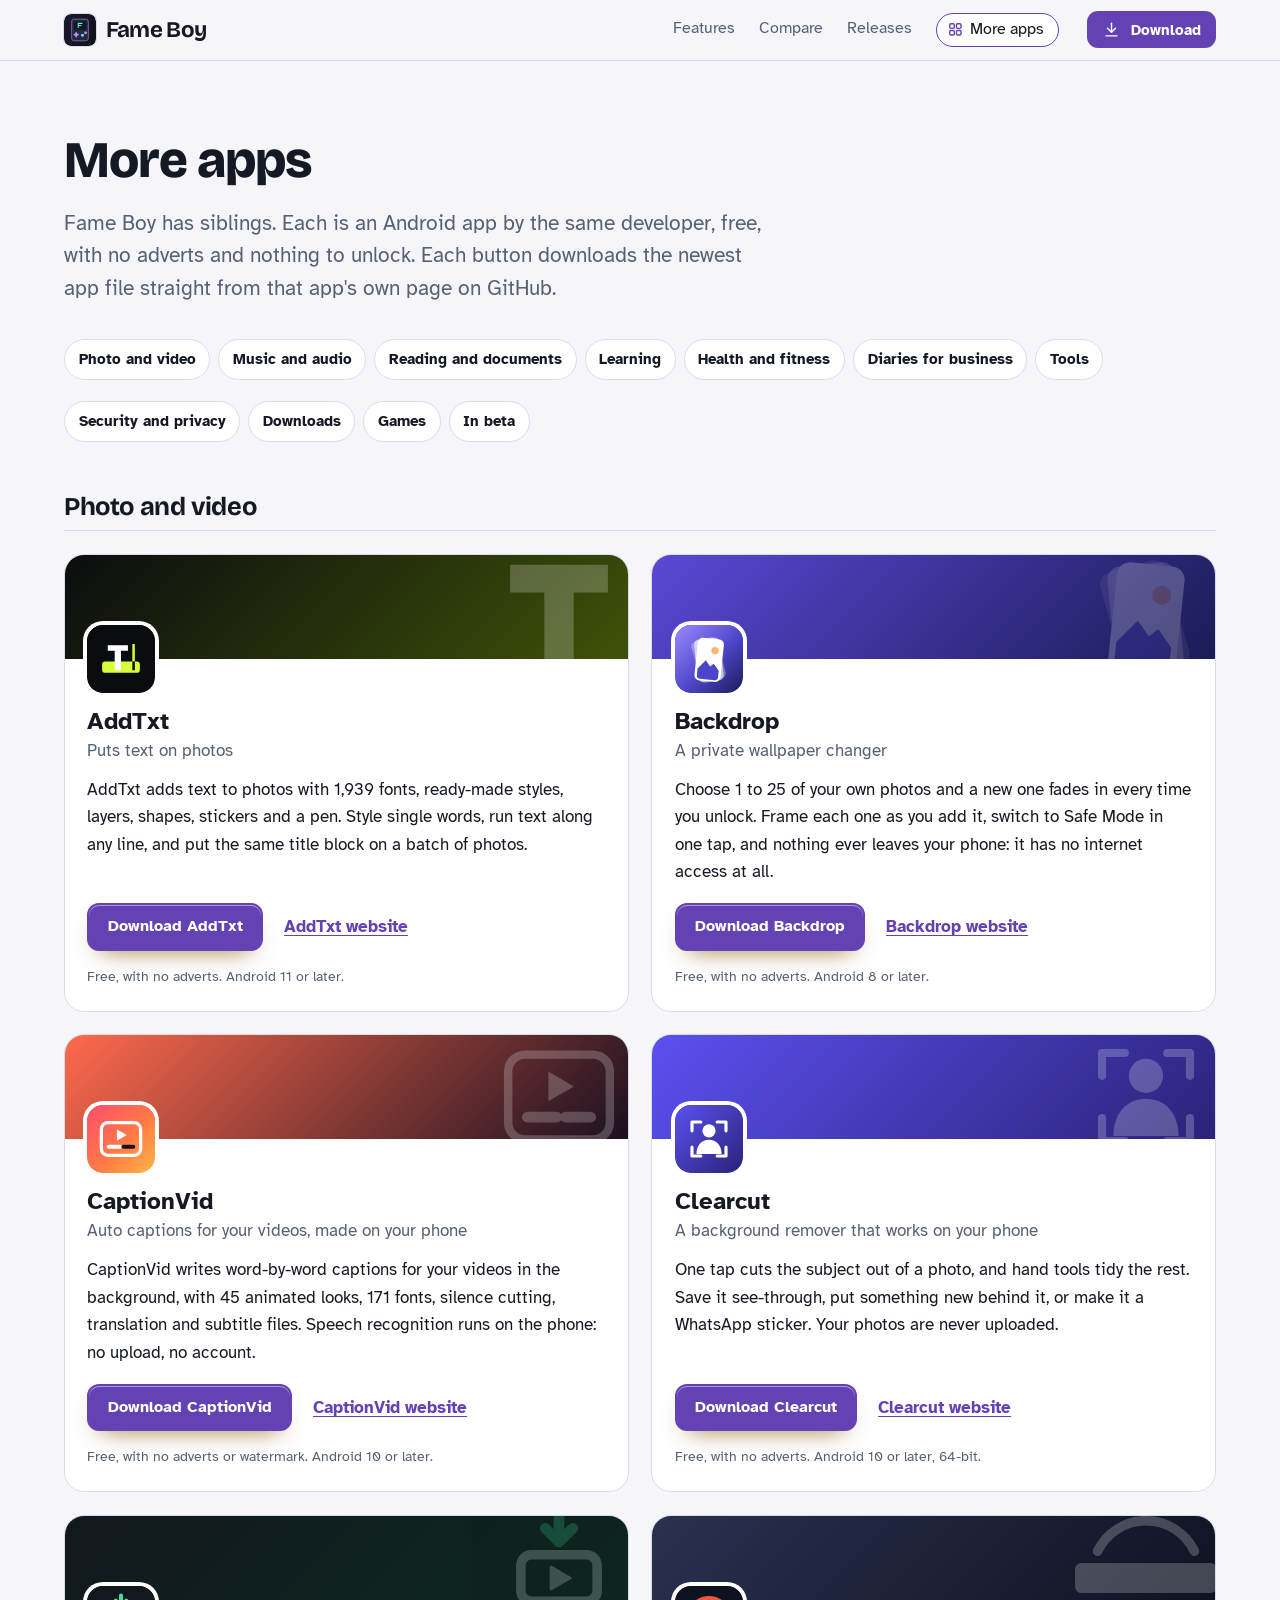
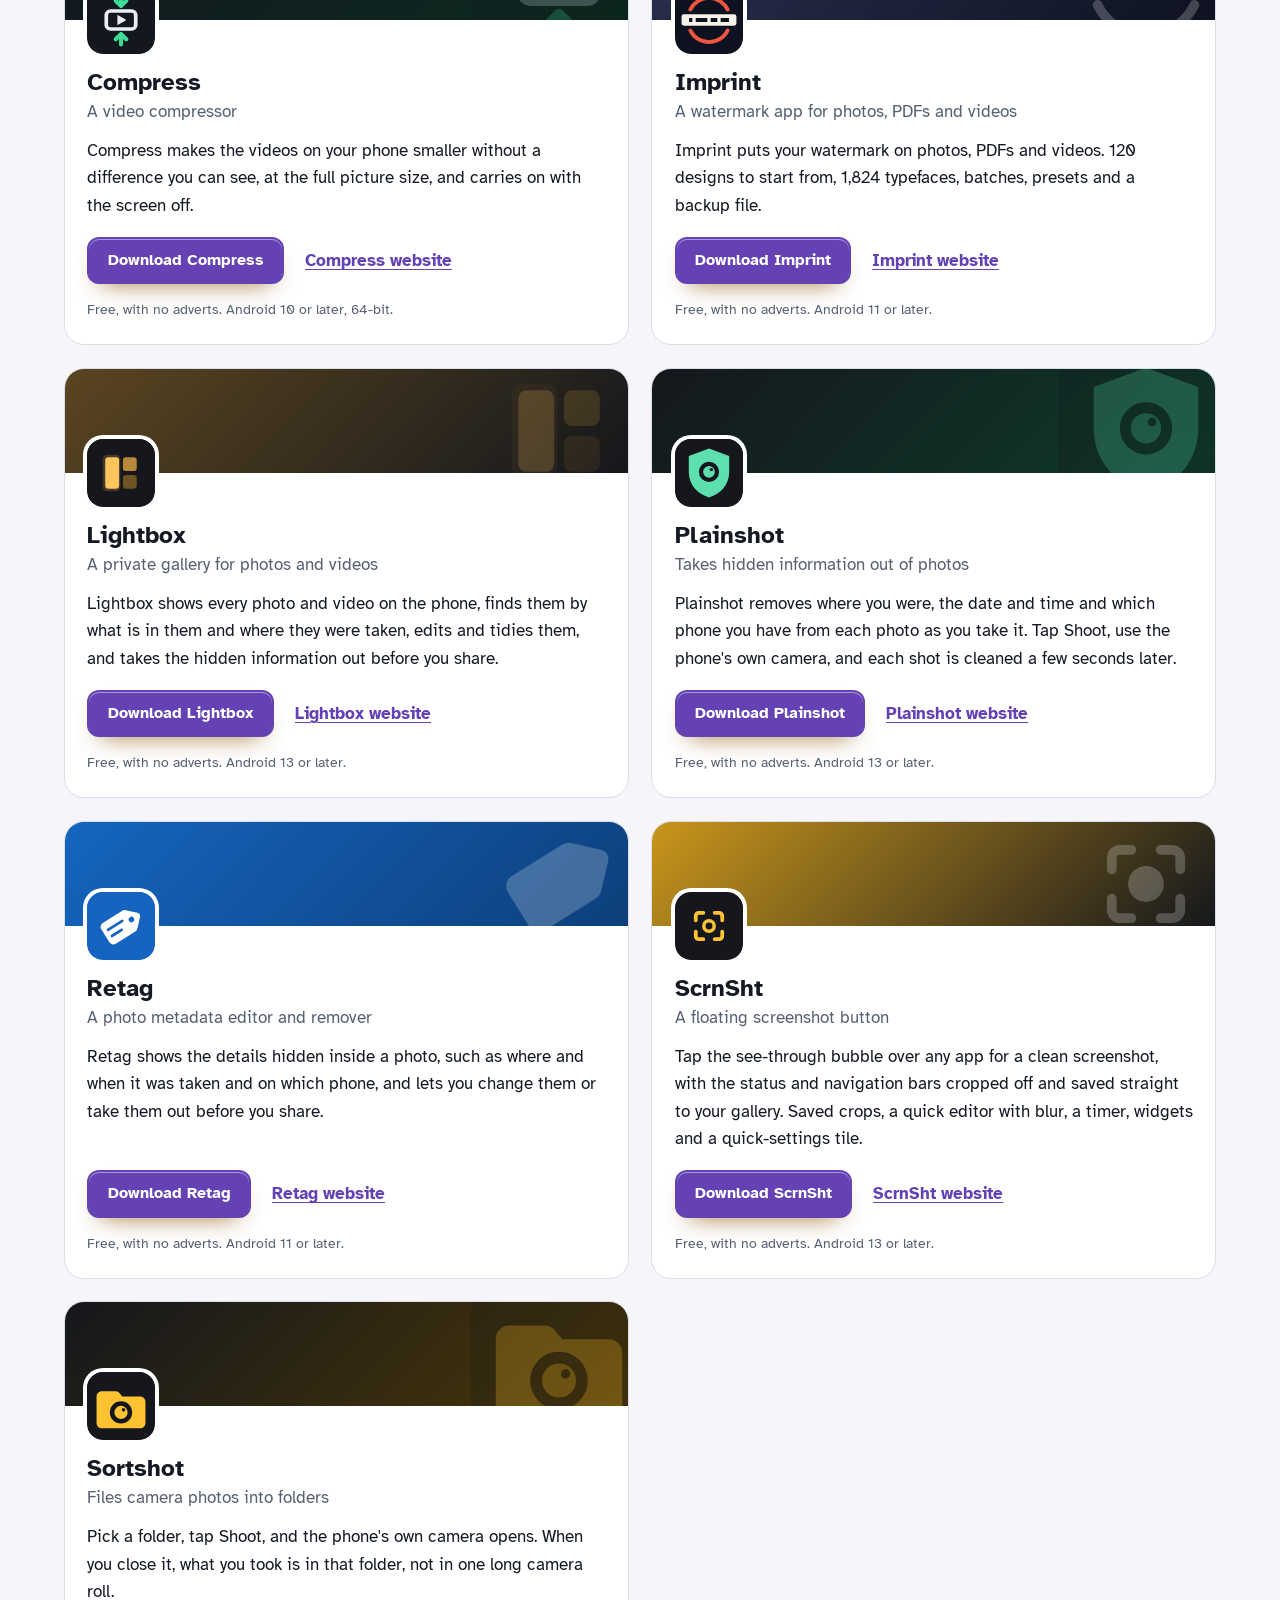
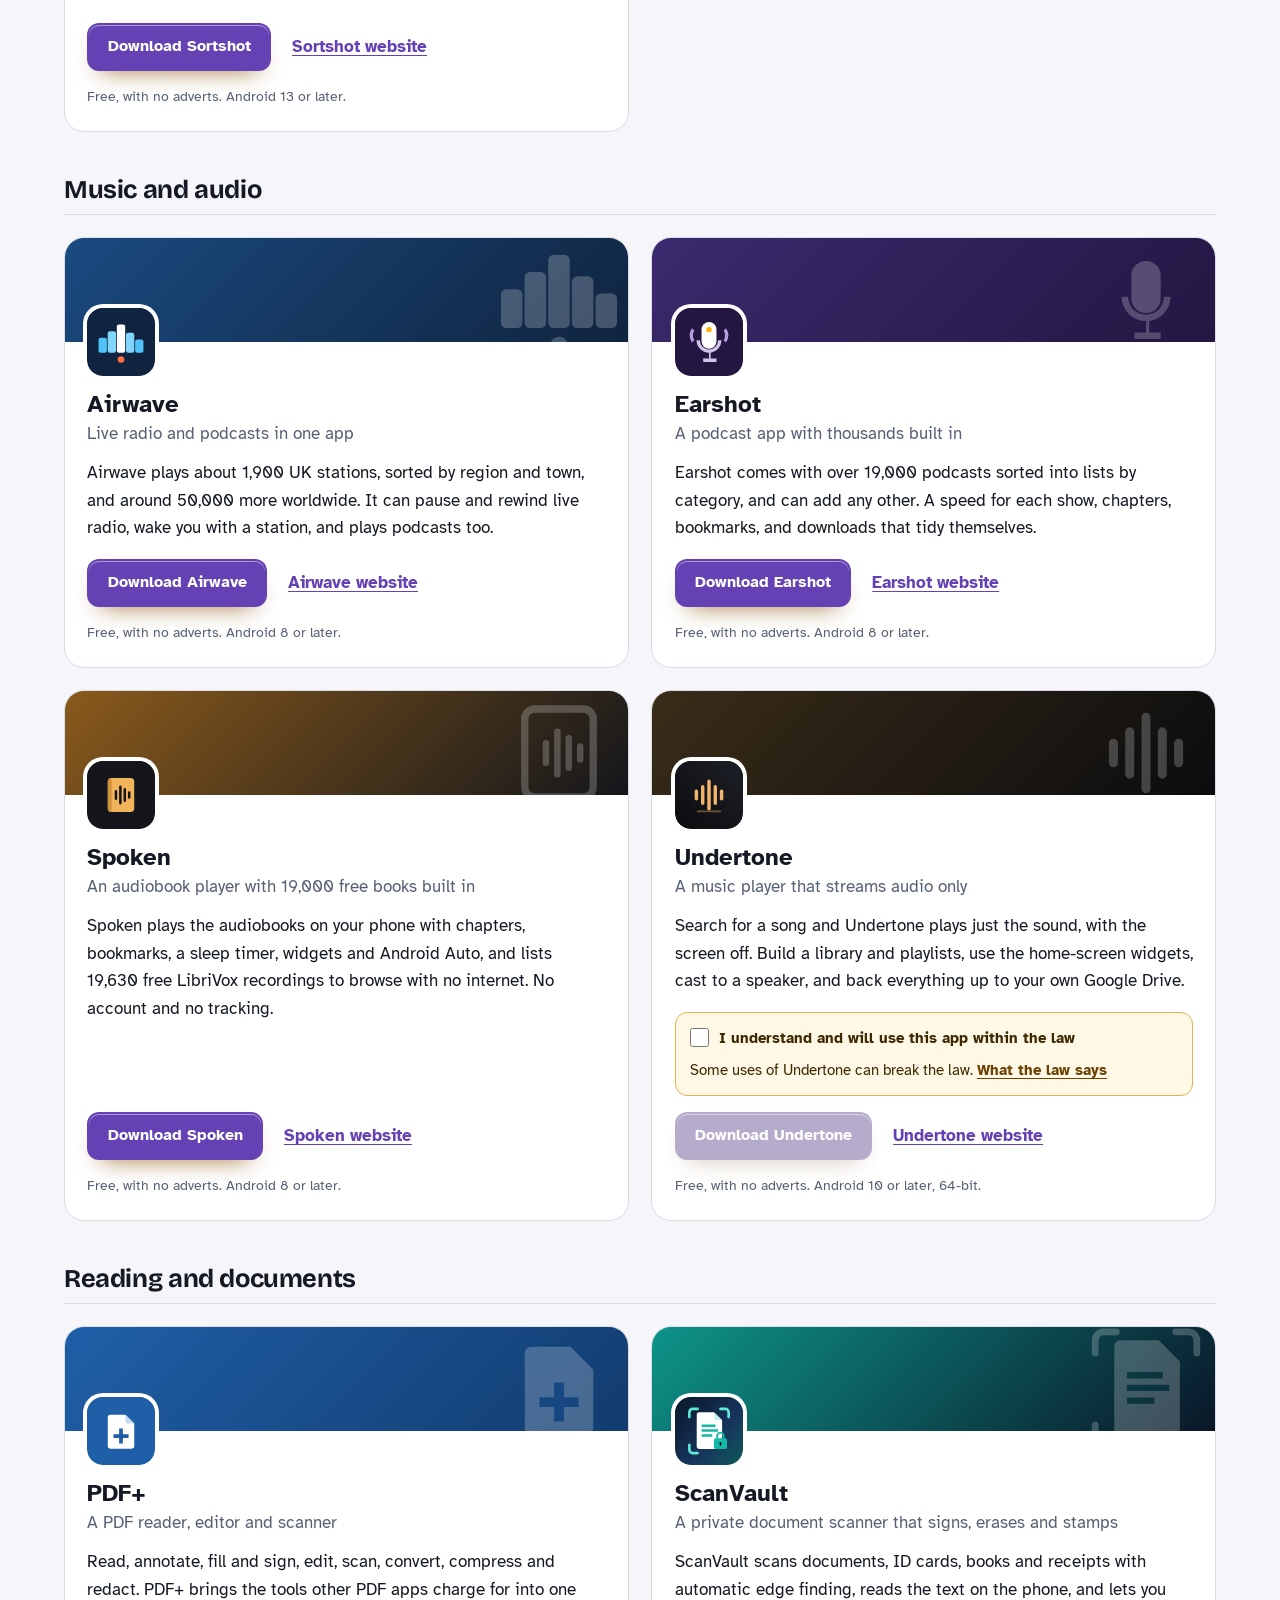
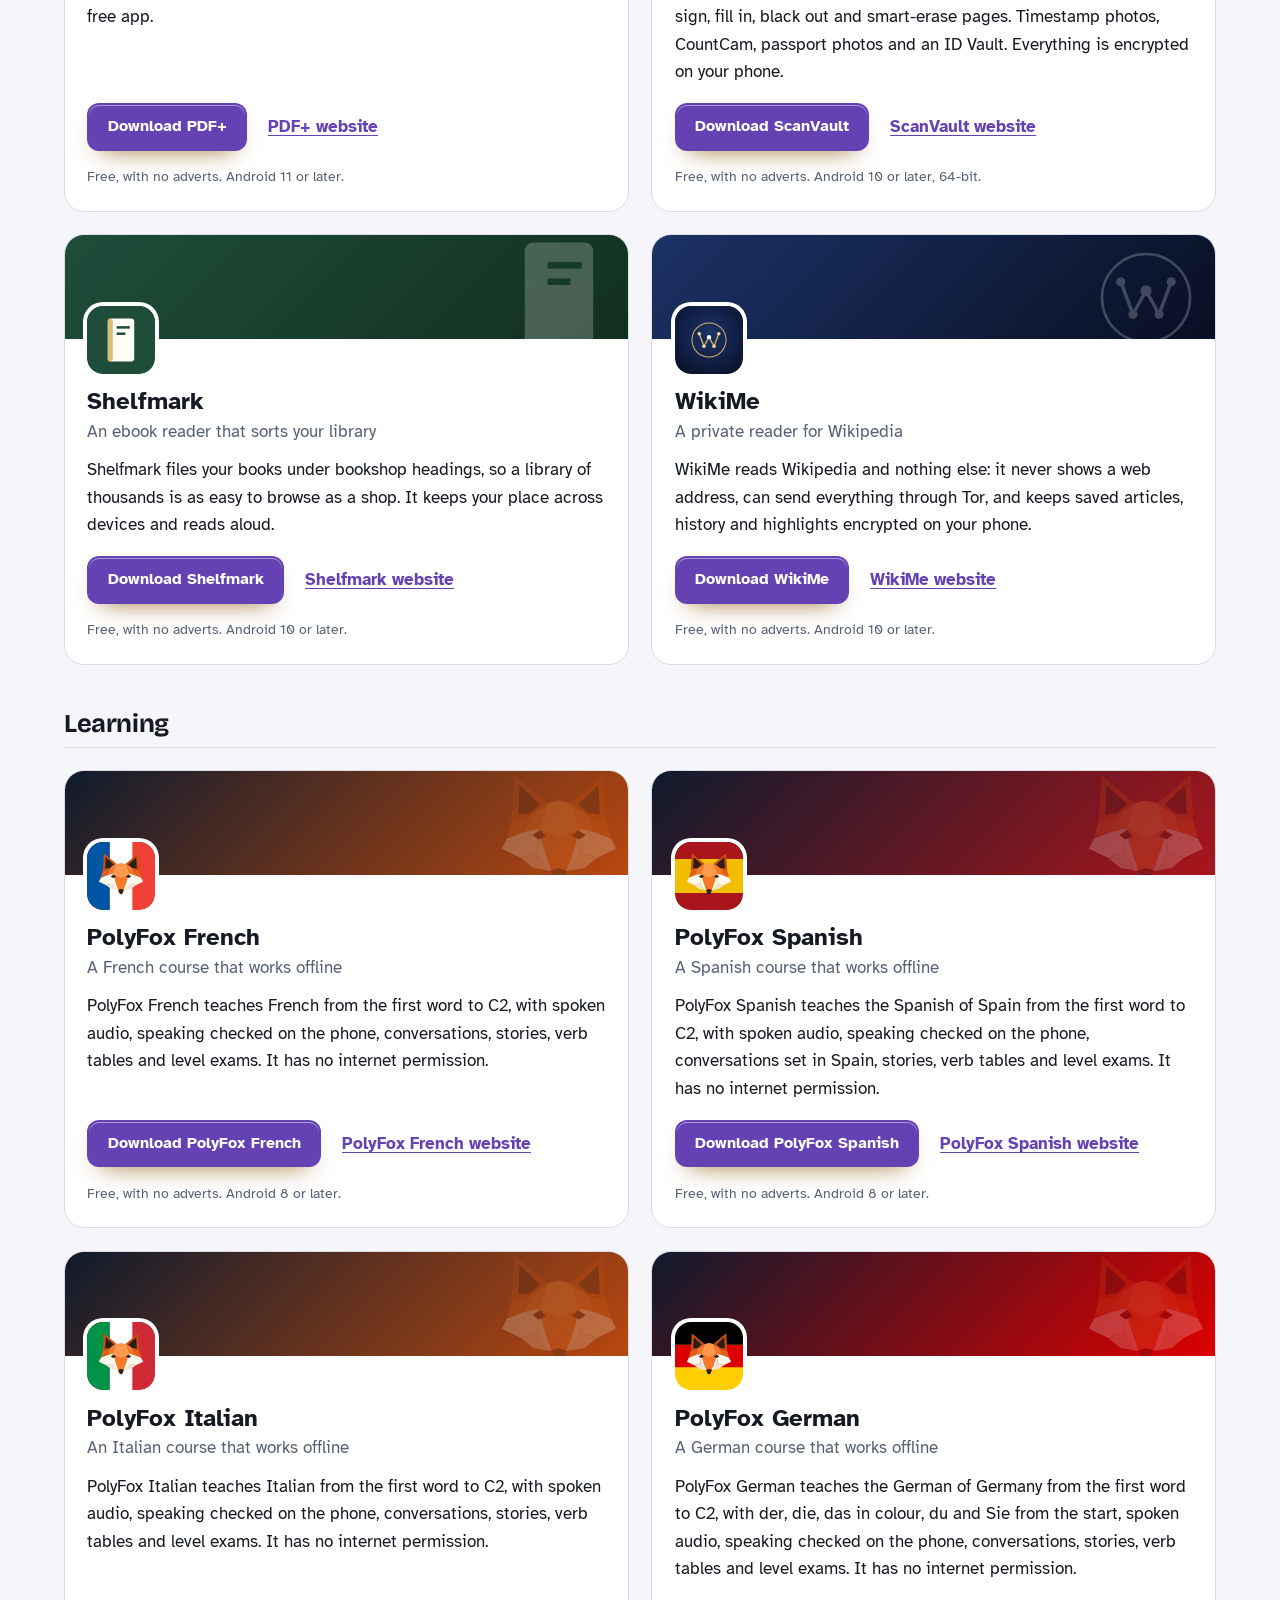
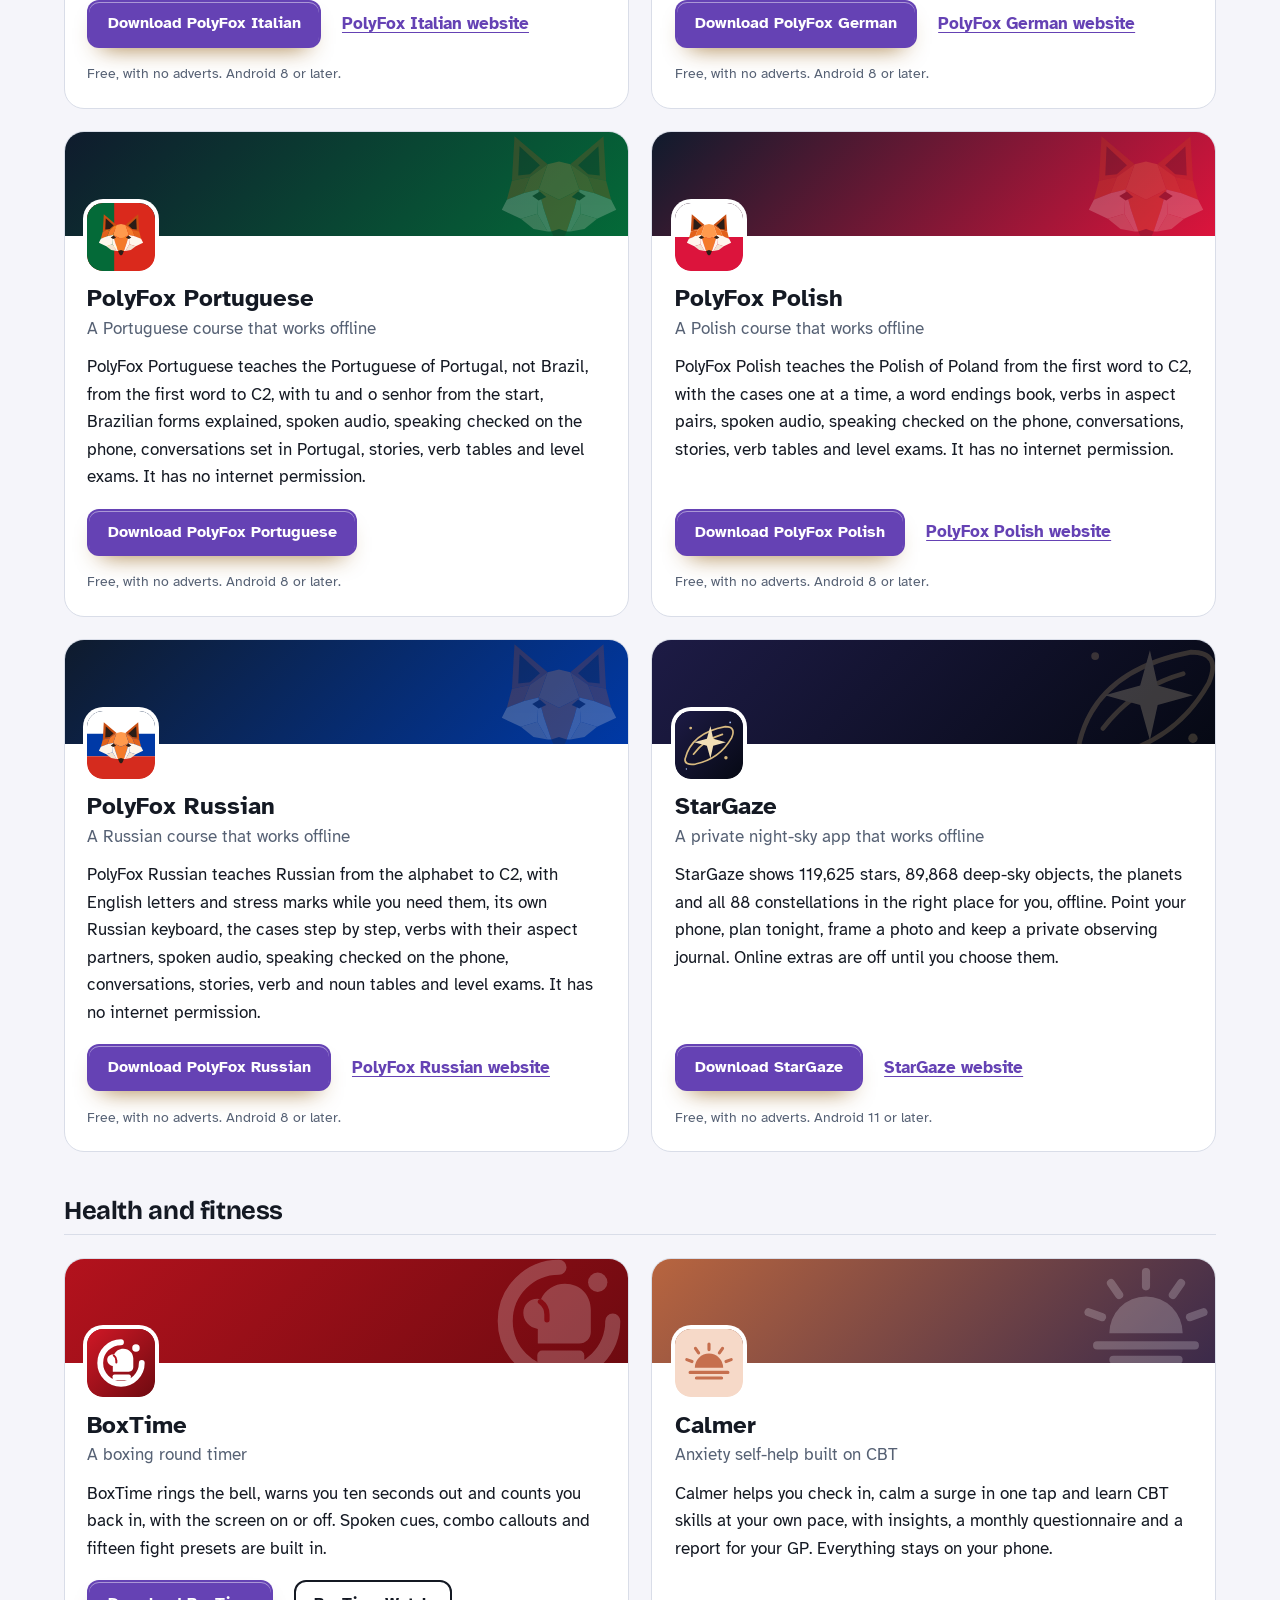
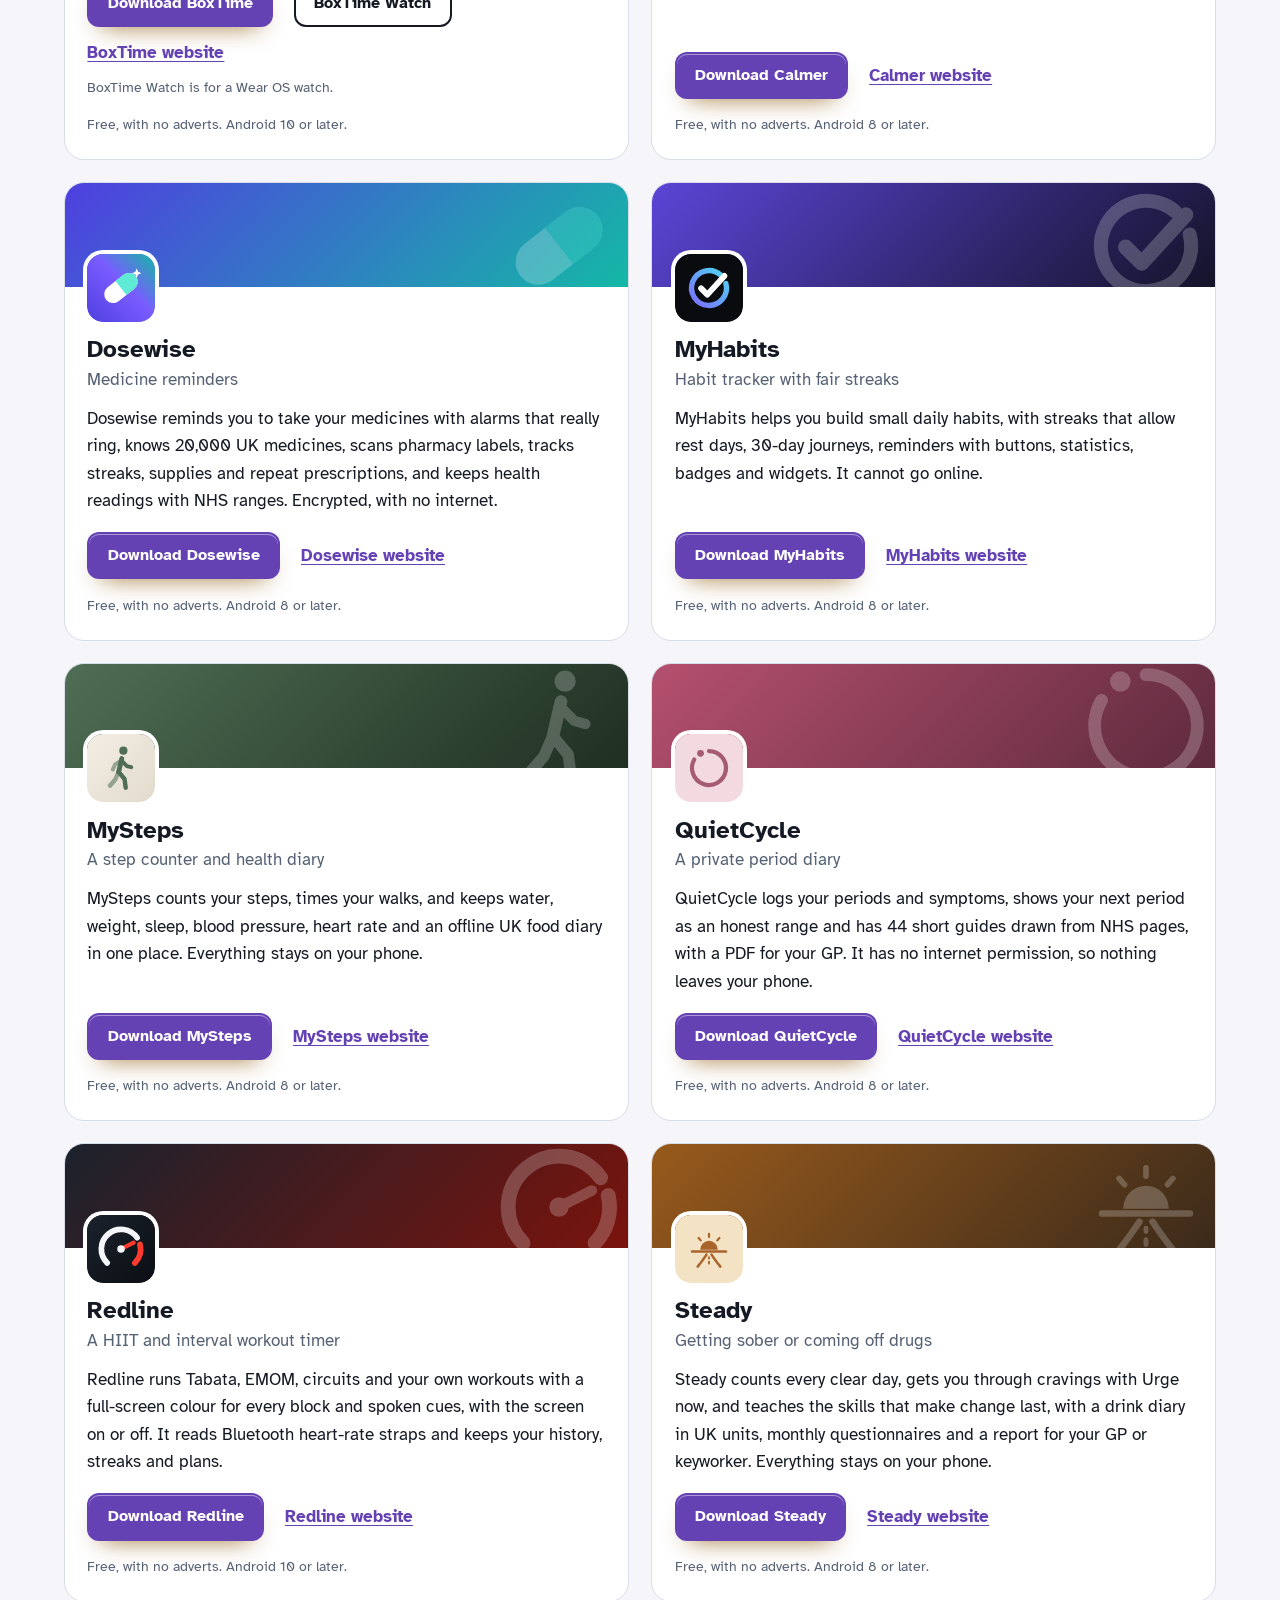
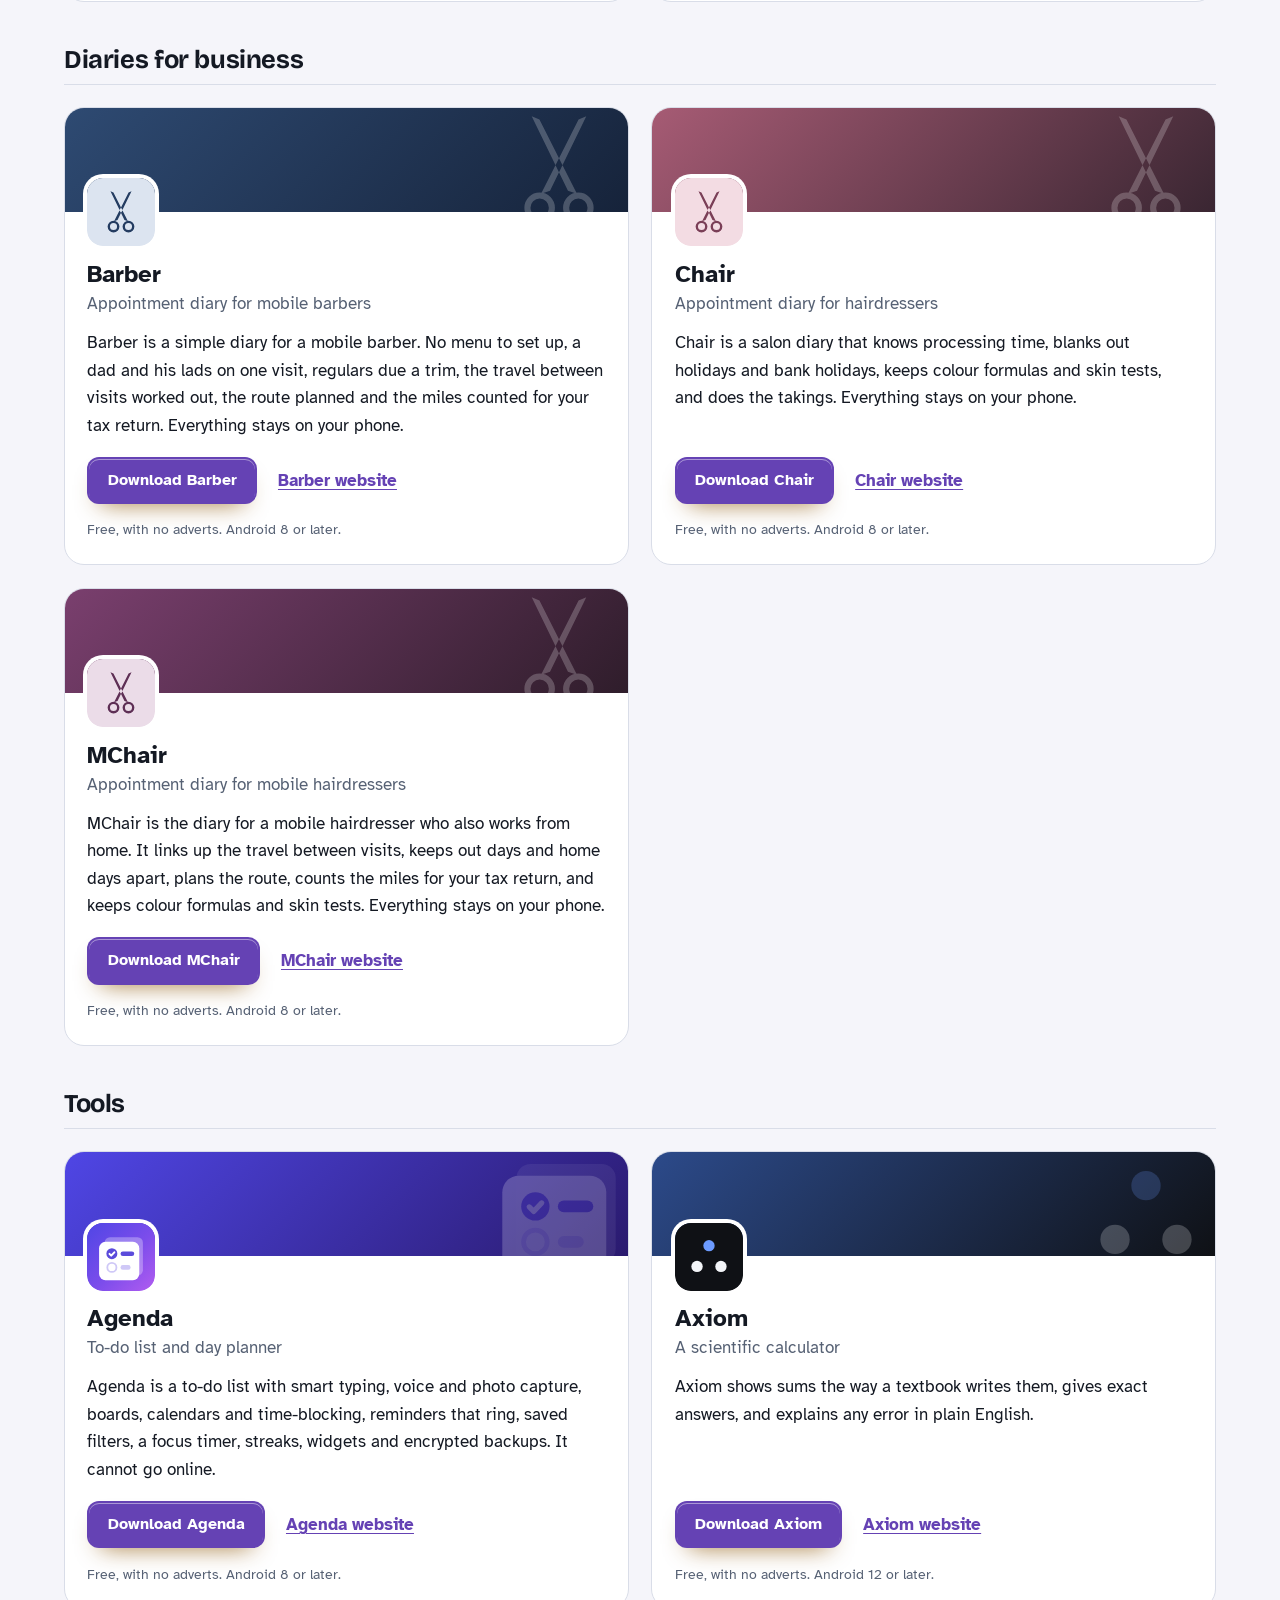
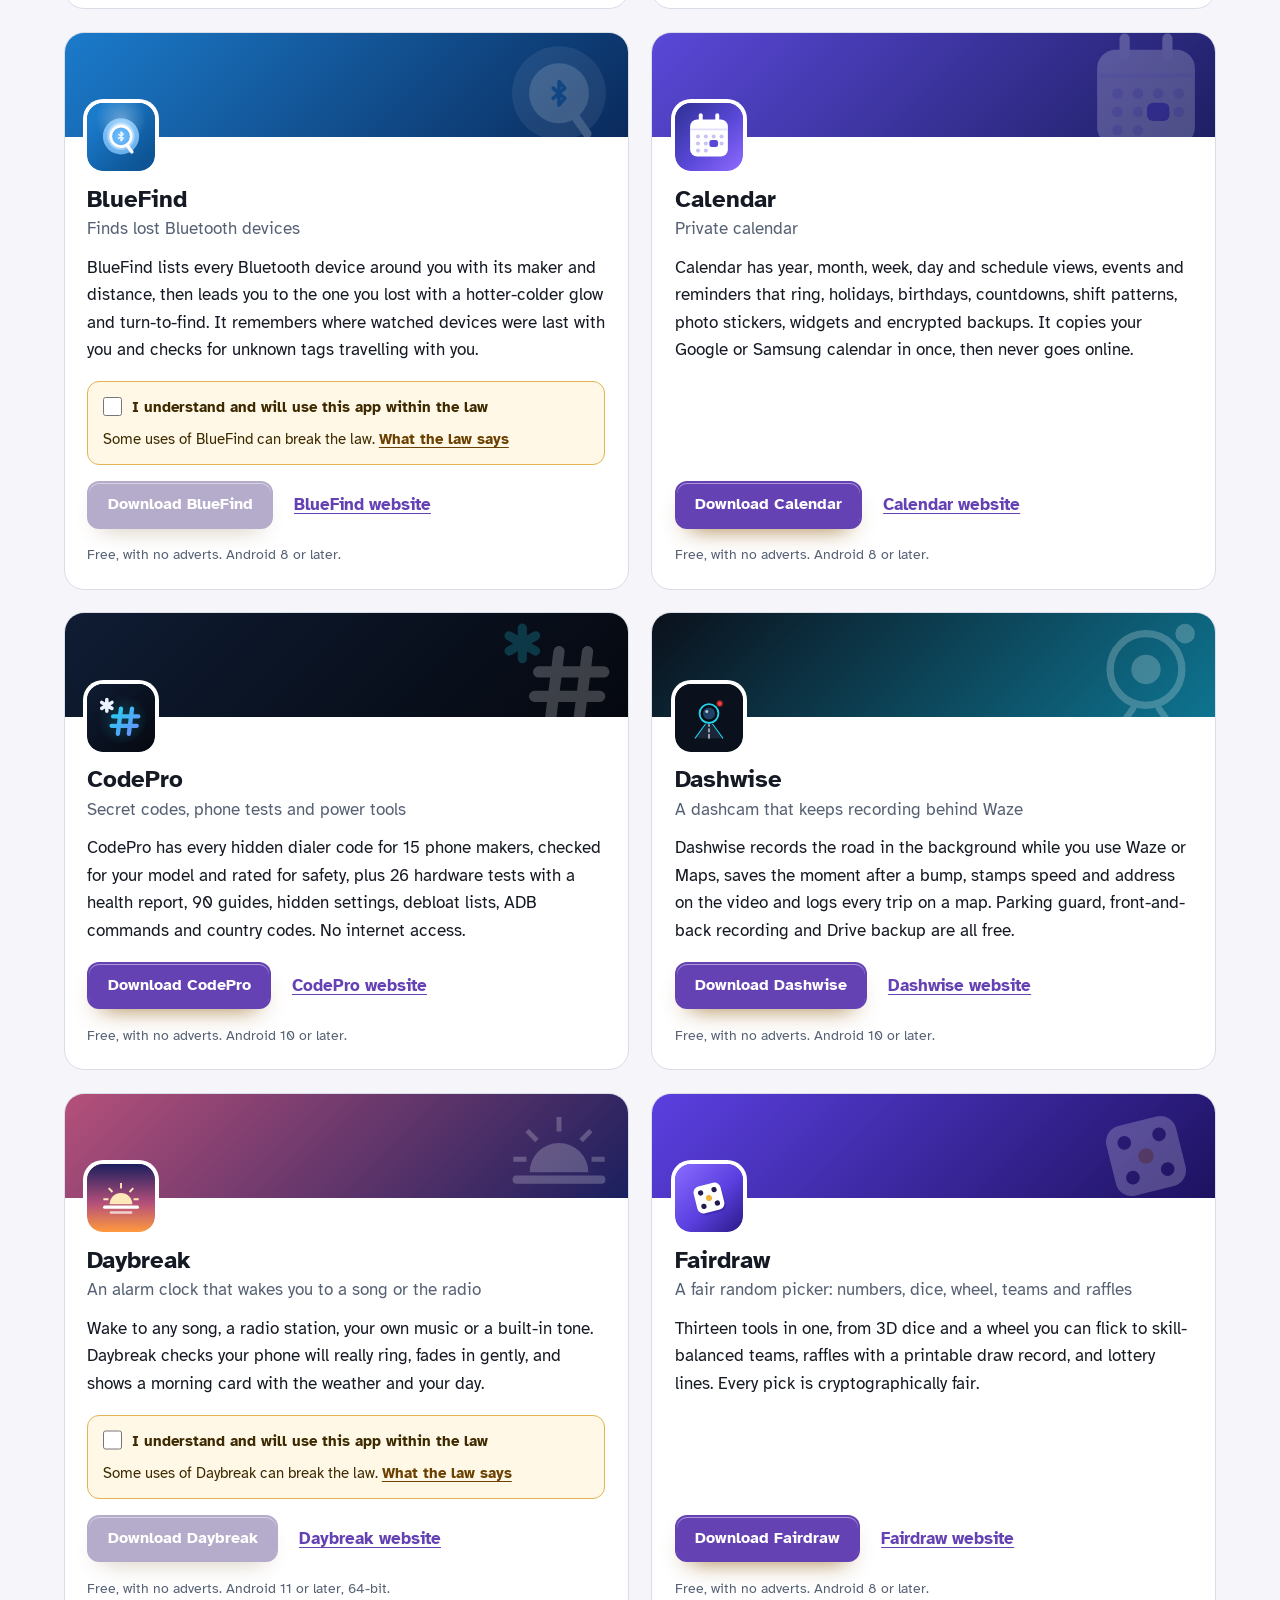
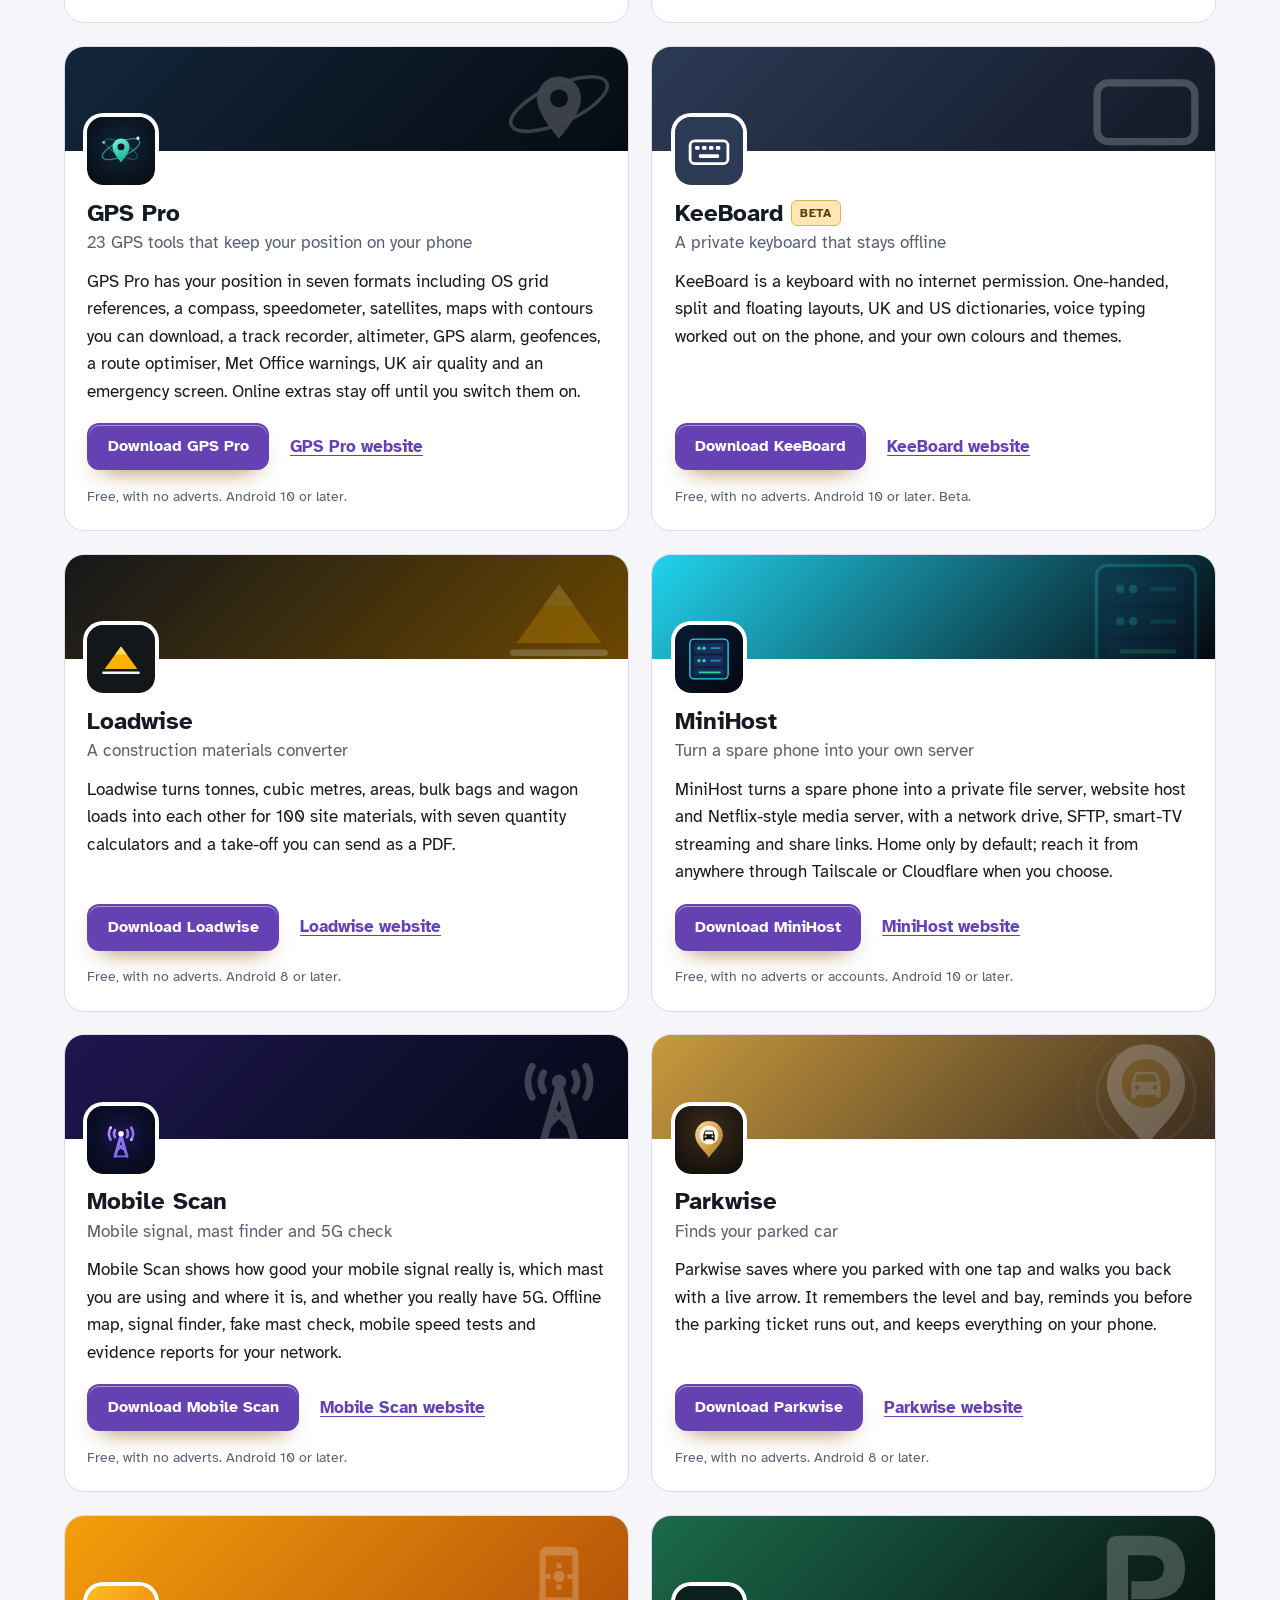
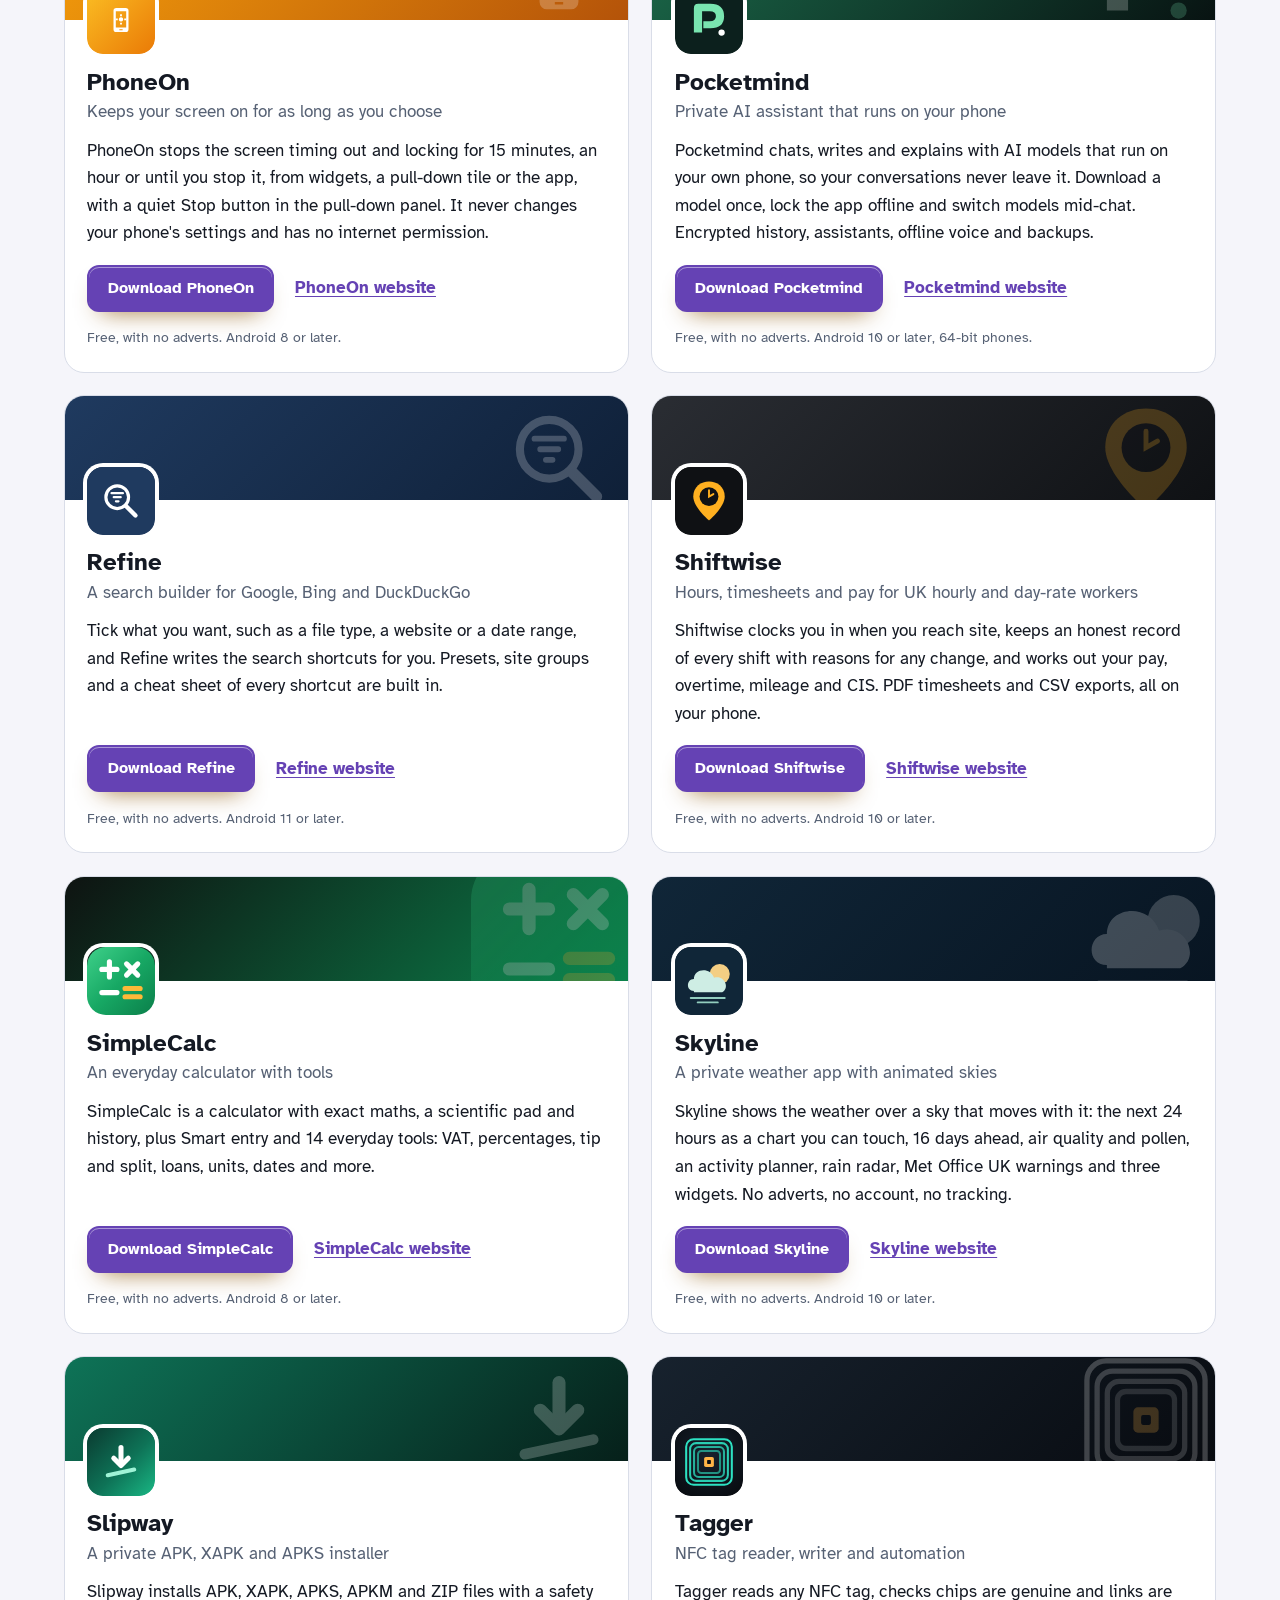
==== commit 723720bf: "More apps: add Slipway" ====
--- a/more-apps.html
+++ b/more-apps.html
@@ -4,7 +4,7 @@
 <meta charset="utf-8">
 <meta name="viewport" content="width=device-width, initial-scale=1">
 <title>More free Android apps from the maker of Fame Boy</title>
-<meta name="description" content="All 92 free Android apps from the maker of Fame Boy, in one list by category, each with its download and a link to its website.">
+<meta name="description" content="All 93 free Android apps from the maker of Fame Boy, in one list by category, each with its download and a link to its website.">
 <meta name="author" content="Jonathan Jackson">
 <link rel="canonical" href="https://customgpter.github.io/fameboy/more-apps.html">
 <meta name="theme-color" content="#f5f5fa" media="(prefers-color-scheme: light)">
@@ -12,7 +12,7 @@
 <meta property="og:type" content="website">
 <meta property="og:site_name" content="Fame Boy">
 <meta property="og:title" content="More free Android apps from the maker of Fame Boy">
-<meta property="og:description" content="All 92 free Android apps from the maker of Fame Boy, in one list by category, each with its download and a link to its website.">
+<meta property="og:description" content="All 93 free Android apps from the maker of Fame Boy, in one list by category, each with its download and a link to its website.">
 <meta property="og:url" content="https://customgpter.github.io/fameboy/more-apps.html">
 <meta property="og:image" content="https://customgpter.github.io/fameboy/assets/og.png">
 <meta property="og:image:width" content="1200">
@@ -26,7 +26,7 @@
 <link rel="preload" href="./assets/fonts/atkinson-hyperlegible-latin-400-normal.woff2" as="font" type="font/woff2" crossorigin>
 <link rel="stylesheet" href="./assets/site.css?v=1">
 <link rel="stylesheet" href="./assets/house.css?v=1">
-<script type="application/ld+json">{"@context":"https://schema.org","@type":"ItemList","name":"Apps from the maker of Fame Boy","url":"https://customgpter.github.io/fameboy/more-apps.html","itemListElement":[{"@type":"ListItem","position":1,"name":"AddTxt","url":"https://customgpter.github.io/addtxt/"},{"@type":"ListItem","position":2,"name":"Backdrop","url":"https://customgpter.github.io/backdrop/"},{"@type":"ListItem","position":3,"name":"CaptionVid","url":"https://customgpter.github.io/captionvid/"},{"@type":"ListItem","position":4,"name":"Clearcut","url":"https://customgpter.github.io/clearcut/"},{"@type":"ListItem","position":5,"name":"Compress","url":"https://customgpter.github.io/compress/"},{"@type":"ListItem","position":6,"name":"Imprint","url":"https://customgpter.github.io/imprint/"},{"@type":"ListItem","position":7,"name":"Lightbox","url":"https://customgpter.github.io/lightbox/"},{"@type":"ListItem","position":8,"name":"Plainshot","url":"https://customgpter.github.io/plainshot/"},{"@type":"ListItem","position":9,"name":"Retag","url":"https://customgpter.github.io/retag/"},{"@type":"ListItem","position":10,"name":"ScrnSht","url":"https://customgpter.github.io/scrnsht/"},{"@type":"ListItem","position":11,"name":"Sortshot","url":"https://customgpter.github.io/sortshot/"},{"@type":"ListItem","position":12,"name":"Airwave","url":"https://customgpter.github.io/airwave/"},{"@type":"ListItem","position":13,"name":"Earshot","url":"https://customgpter.github.io/earshot/"},{"@type":"ListItem","position":14,"name":"Spoken","url":"https://customgpter.github.io/spoken/"},{"@type":"ListItem","position":15,"name":"Undertone","url":"https://customgpter.github.io/undertone/"},{"@type":"ListItem","position":16,"name":"PDF+","url":"https://customgpter.github.io/pdfplus/"},{"@type":"ListItem","position":17,"name":"ScanVault","url":"https://customgpter.github.io/scanvault/"},{"@type":"ListItem","position":18,"name":"Shelfmark","url":"https://customgpter.github.io/shelfmark/"},{"@type":"ListItem","position":19,"name":"WikiMe","url":"https://customgpter.github.io/wikime/"},{"@type":"ListItem","position":20,"name":"PolyFox French","url":"https://customgpter.github.io/polyfox/"},{"@type":"ListItem","position":21,"name":"PolyFox German","url":"https://customgpter.github.io/polyfox-german/"},{"@type":"ListItem","position":22,"name":"PolyFox Polish","url":"https://customgpter.github.io/polyfox-polish/"},{"@type":"ListItem","position":23,"name":"PolyFox Russian","url":"https://customgpter.github.io/polyfox-russian/"},{"@type":"ListItem","position":24,"name":"StarGaze","url":"https://customgpter.github.io/stargaze/"},{"@type":"ListItem","position":25,"name":"BoxTime","url":"https://customgpter.github.io/boxtime/"},{"@type":"ListItem","position":26,"name":"Calmer","url":"https://customgpter.github.io/calmer/"},{"@type":"ListItem","position":27,"name":"Dosewise","url":"https://customgpter.github.io/dosewise/"},{"@type":"ListItem","position":28,"name":"MyHabits","url":"https://customgpter.github.io/myhabits/"},{"@type":"ListItem","position":29,"name":"MySteps","url":"https://customgpter.github.io/mysteps/"},{"@type":"ListItem","position":30,"name":"QuietCycle","url":"https://customgpter.github.io/quietcycle/"},{"@type":"ListItem","position":31,"name":"Redline","url":"https://customgpter.github.io/redline/"},{"@type":"ListItem","position":32,"name":"Steady","url":"https://customgpter.github.io/steady/"},{"@type":"ListItem","position":33,"name":"Barber","url":"https://customgpter.github.io/barber/"},{"@type":"ListItem","position":34,"name":"Chair","url":"https://customgpter.github.io/chair/"},{"@type":"ListItem","position":35,"name":"MChair","url":"https://customgpter.github.io/mchair/"},{"@type":"ListItem","position":36,"name":"Agenda","url":"https://customgpter.github.io/agenda/"},{"@type":"ListItem","position":37,"name":"Axiom","url":"https://customgpter.github.io/axiom/"},{"@type":"ListItem","position":38,"name":"BlueFind","url":"https://customgpter.github.io/bluefind/"},{"@type":"ListItem","position":39,"name":"Calendar","url":"https://customgpter.github.io/calendar/"},{"@type":"ListItem","position":40,"name":"CodePro","url":"https://customgpter.github.io/codepro/"},{"@type":"ListItem","position":41,"name":"Dashwise","url":"https://customgpter.github.io/dashwise/"},{"@type":"ListItem","position":42,"name":"Daybreak","url":"https://customgpter.github.io/daybreak/"},{"@type":"ListItem","position":43,"name":"Fairdraw","url":"https://customgpter.github.io/fairdraw/"},{"@type":"ListItem","position":44,"name":"GPS Pro","url":"https://customgpter.github.io/gpspro/"},{"@type":"ListItem","position":45,"name":"KeeBoard","url":"https://customgpter.github.io/keeboard/"},{"@type":"ListItem","position":46,"name":"Loadwise","url":"https://customgpter.github.io/loadwise/"},{"@type":"ListItem","position":47,"name":"MiniHost","url":"https://customgpter.github.io/minihost/"},{"@type":"ListItem","position":48,"name":"Mobile Scan","url":"https://customgpter.github.io/mobilescan/"},{"@type":"ListItem","position":49,"name":"Parkwise","url":"https://customgpter.github.io/parkwise/"},{"@type":"ListItem","position":50,"name":"Pocketmind","url":"https://customgpter.github.io/pocketmind/"},{"@type":"ListItem","position":51,"name":"Refine","url":"https://customgpter.github.io/refine/"},{"@type":"ListItem","position":52,"name":"Shiftwise","url":"https://customgpter.github.io/shiftwise/"},{"@type":"ListItem","position":53,"name":"SimpleCalc","url":"https://customgpter.github.io/simplecalc/"},{"@type":"ListItem","position":54,"name":"Skyline","url":"https://customgpter.github.io/skyline/"},{"@type":"ListItem","position":55,"name":"Tagger","url":"https://customgpter.github.io/tagger/"},{"@type":"ListItem","position":56,"name":"TotalClean","url":"https://customgpter.github.io/totalclean/"},{"@type":"ListItem","position":57,"name":"TVLink","url":"https://customgpter.github.io/tvlink/"},{"@type":"ListItem","position":58,"name":"Unbox","url":"https://customgpter.github.io/unbox/"},{"@type":"ListItem","position":59,"name":"WhatsKeep","url":"https://customgpter.github.io/whatskeep/"},{"@type":"ListItem","position":60,"name":"WiFi Scan","url":"https://customgpter.github.io/wifiscan/"},{"@type":"ListItem","position":61,"name":"Auditly","url":"https://customgpter.github.io/auditly/"},{"@type":"ListItem","position":62,"name":"Backchannel","url":"https://customgpter.github.io/backchannel/"},{"@type":"ListItem","position":63,"name":"ENotes","url":"https://customgpter.github.io/enotes/"},{"@type":"ListItem","position":64,"name":"FindMe","url":"https://customgpter.github.io/findme/"},{"@type":"ListItem","position":65,"name":"iLock","url":"https://customgpter.github.io/ilock/"},{"@type":"ListItem","position":66,"name":"ImSafe","url":"https://customgpter.github.io/imsafe/"},{"@type":"ListItem","position":67,"name":"IShred","url":"https://customgpter.github.io/ishred/"},{"@type":"ListItem","position":68,"name":"LockBox","url":"https://customgpter.github.io/lockbox/"},{"@type":"ListItem","position":69,"name":"PassVault","url":"https://customgpter.github.io/passvault/"},{"@type":"ListItem","position":70,"name":"SpyFind","url":"https://customgpter.github.io/spyfind/"},{"@type":"ListItem","position":71,"name":"TextWipe","url":"https://customgpter.github.io/textwipe/"},{"@type":"ListItem","position":72,"name":"Tracewire","url":"https://customgpter.github.io/tracewire/"},{"@type":"ListItem","position":73,"name":"Vigil","url":"https://customgpter.github.io/vigil/"},{"@type":"ListItem","position":74,"name":"Grab","url":"https://customgpter.github.io/grab/"},{"@type":"ListItem","position":75,"name":"Swarm","url":"https://customgpter.github.io/swarm/"},{"@type":"ListItem","position":76,"name":"Plane Games","url":"https://customgpter.github.io/plane-games/"},{"@type":"ListItem","position":77,"name":"Ninefold","url":"https://customgpter.github.io/ninefold/"},{"@type":"ListItem","position":78,"name":"Cubewise","url":"https://customgpter.github.io/cubewise/"},{"@type":"ListItem","position":79,"name":"Tilewise","url":"https://customgpter.github.io/tilewise/"},{"@type":"ListItem","position":80,"name":"Letterwise","url":"https://customgpter.github.io/letterwise/"},{"@type":"ListItem","position":81,"name":"Kingside","url":"https://customgpter.github.io/kingside/"},{"@type":"ListItem","position":82,"name":"Deckhand","url":"https://customgpter.github.io/deckhand/"},{"@type":"ListItem","position":83,"name":"SNESForge","url":"https://customgpter.github.io/snesforge/"},{"@type":"ListItem","position":84,"name":"Fame Boy","url":"https://customgpter.github.io/fameboy/"},{"@type":"ListItem","position":85,"name":"PSPPro","url":"https://customgpter.github.io/psppro/"},{"@type":"ListItem","position":86,"name":"MegaGen","url":"https://customgpter.github.io/megagen/"},{"@type":"ListItem","position":87,"name":"QVR","url":"https://customgpter.github.io/qvr/"},{"@type":"ListItem","position":88,"name":"QVR Watch","url":"https://customgpter.github.io/qvr-watch/"},{"@type":"ListItem","position":89,"name":"QVRLite","url":"https://customgpter.github.io/qvrlite/"},{"@type":"ListItem","position":90,"name":"Onionz","url":"https://customgpter.github.io/onionz/"},{"@type":"ListItem","position":91,"name":"OnionzWeb","url":"https://customgpter.github.io/onionzweb/"}]}</script>
+<script type="application/ld+json">{"@context":"https://schema.org","@type":"ItemList","name":"Apps from the maker of Fame Boy","url":"https://customgpter.github.io/fameboy/more-apps.html","itemListElement":[{"@type":"ListItem","position":1,"name":"AddTxt","url":"https://customgpter.github.io/addtxt/"},{"@type":"ListItem","position":2,"name":"Backdrop","url":"https://customgpter.github.io/backdrop/"},{"@type":"ListItem","position":3,"name":"CaptionVid","url":"https://customgpter.github.io/captionvid/"},{"@type":"ListItem","position":4,"name":"Clearcut","url":"https://customgpter.github.io/clearcut/"},{"@type":"ListItem","position":5,"name":"Compress","url":"https://customgpter.github.io/compress/"},{"@type":"ListItem","position":6,"name":"Imprint","url":"https://customgpter.github.io/imprint/"},{"@type":"ListItem","position":7,"name":"Lightbox","url":"https://customgpter.github.io/lightbox/"},{"@type":"ListItem","position":8,"name":"Plainshot","url":"https://customgpter.github.io/plainshot/"},{"@type":"ListItem","position":9,"name":"Retag","url":"https://customgpter.github.io/retag/"},{"@type":"ListItem","position":10,"name":"ScrnSht","url":"https://customgpter.github.io/scrnsht/"},{"@type":"ListItem","position":11,"name":"Sortshot","url":"https://customgpter.github.io/sortshot/"},{"@type":"ListItem","position":12,"name":"Airwave","url":"https://customgpter.github.io/airwave/"},{"@type":"ListItem","position":13,"name":"Earshot","url":"https://customgpter.github.io/earshot/"},{"@type":"ListItem","position":14,"name":"Spoken","url":"https://customgpter.github.io/spoken/"},{"@type":"ListItem","position":15,"name":"Undertone","url":"https://customgpter.github.io/undertone/"},{"@type":"ListItem","position":16,"name":"PDF+","url":"https://customgpter.github.io/pdfplus/"},{"@type":"ListItem","position":17,"name":"ScanVault","url":"https://customgpter.github.io/scanvault/"},{"@type":"ListItem","position":18,"name":"Shelfmark","url":"https://customgpter.github.io/shelfmark/"},{"@type":"ListItem","position":19,"name":"WikiMe","url":"https://customgpter.github.io/wikime/"},{"@type":"ListItem","position":20,"name":"PolyFox French","url":"https://customgpter.github.io/polyfox/"},{"@type":"ListItem","position":21,"name":"PolyFox German","url":"https://customgpter.github.io/polyfox-german/"},{"@type":"ListItem","position":22,"name":"PolyFox Polish","url":"https://customgpter.github.io/polyfox-polish/"},{"@type":"ListItem","position":23,"name":"PolyFox Russian","url":"https://customgpter.github.io/polyfox-russian/"},{"@type":"ListItem","position":24,"name":"StarGaze","url":"https://customgpter.github.io/stargaze/"},{"@type":"ListItem","position":25,"name":"BoxTime","url":"https://customgpter.github.io/boxtime/"},{"@type":"ListItem","position":26,"name":"Calmer","url":"https://customgpter.github.io/calmer/"},{"@type":"ListItem","position":27,"name":"Dosewise","url":"https://customgpter.github.io/dosewise/"},{"@type":"ListItem","position":28,"name":"MyHabits","url":"https://customgpter.github.io/myhabits/"},{"@type":"ListItem","position":29,"name":"MySteps","url":"https://customgpter.github.io/mysteps/"},{"@type":"ListItem","position":30,"name":"QuietCycle","url":"https://customgpter.github.io/quietcycle/"},{"@type":"ListItem","position":31,"name":"Redline","url":"https://customgpter.github.io/redline/"},{"@type":"ListItem","position":32,"name":"Steady","url":"https://customgpter.github.io/steady/"},{"@type":"ListItem","position":33,"name":"Barber","url":"https://customgpter.github.io/barber/"},{"@type":"ListItem","position":34,"name":"Chair","url":"https://customgpter.github.io/chair/"},{"@type":"ListItem","position":35,"name":"MChair","url":"https://customgpter.github.io/mchair/"},{"@type":"ListItem","position":36,"name":"Agenda","url":"https://customgpter.github.io/agenda/"},{"@type":"ListItem","position":37,"name":"Axiom","url":"https://customgpter.github.io/axiom/"},{"@type":"ListItem","position":38,"name":"BlueFind","url":"https://customgpter.github.io/bluefind/"},{"@type":"ListItem","position":39,"name":"Calendar","url":"https://customgpter.github.io/calendar/"},{"@type":"ListItem","position":40,"name":"CodePro","url":"https://customgpter.github.io/codepro/"},{"@type":"ListItem","position":41,"name":"Dashwise","url":"https://customgpter.github.io/dashwise/"},{"@type":"ListItem","position":42,"name":"Daybreak","url":"https://customgpter.github.io/daybreak/"},{"@type":"ListItem","position":43,"name":"Fairdraw","url":"https://customgpter.github.io/fairdraw/"},{"@type":"ListItem","position":44,"name":"GPS Pro","url":"https://customgpter.github.io/gpspro/"},{"@type":"ListItem","position":45,"name":"KeeBoard","url":"https://customgpter.github.io/keeboard/"},{"@type":"ListItem","position":46,"name":"Loadwise","url":"https://customgpter.github.io/loadwise/"},{"@type":"ListItem","position":47,"name":"MiniHost","url":"https://customgpter.github.io/minihost/"},{"@type":"ListItem","position":48,"name":"Mobile Scan","url":"https://customgpter.github.io/mobilescan/"},{"@type":"ListItem","position":49,"name":"Parkwise","url":"https://customgpter.github.io/parkwise/"},{"@type":"ListItem","position":50,"name":"Pocketmind","url":"https://customgpter.github.io/pocketmind/"},{"@type":"ListItem","position":51,"name":"Refine","url":"https://customgpter.github.io/refine/"},{"@type":"ListItem","position":52,"name":"Shiftwise","url":"https://customgpter.github.io/shiftwise/"},{"@type":"ListItem","position":53,"name":"SimpleCalc","url":"https://customgpter.github.io/simplecalc/"},{"@type":"ListItem","position":54,"name":"Skyline","url":"https://customgpter.github.io/skyline/"},{"@type":"ListItem","position":55,"name":"Slipway","url":"https://customgpter.github.io/slipway/"},{"@type":"ListItem","position":56,"name":"Tagger","url":"https://customgpter.github.io/tagger/"},{"@type":"ListItem","position":57,"name":"TotalClean","url":"https://customgpter.github.io/totalclean/"},{"@type":"ListItem","position":58,"name":"TVLink","url":"https://customgpter.github.io/tvlink/"},{"@type":"ListItem","position":59,"name":"Unbox","url":"https://customgpter.github.io/unbox/"},{"@type":"ListItem","position":60,"name":"WhatsKeep","url":"https://customgpter.github.io/whatskeep/"},{"@type":"ListItem","position":61,"name":"WiFi Scan","url":"https://customgpter.github.io/wifiscan/"},{"@type":"ListItem","position":62,"name":"Auditly","url":"https://customgpter.github.io/auditly/"},{"@type":"ListItem","position":63,"name":"Backchannel","url":"https://customgpter.github.io/backchannel/"},{"@type":"ListItem","position":64,"name":"ENotes","url":"https://customgpter.github.io/enotes/"},{"@type":"ListItem","position":65,"name":"FindMe","url":"https://customgpter.github.io/findme/"},{"@type":"ListItem","position":66,"name":"iLock","url":"https://customgpter.github.io/ilock/"},{"@type":"ListItem","position":67,"name":"ImSafe","url":"https://customgpter.github.io/imsafe/"},{"@type":"ListItem","position":68,"name":"IShred","url":"https://customgpter.github.io/ishred/"},{"@type":"ListItem","position":69,"name":"LockBox","url":"https://customgpter.github.io/lockbox/"},{"@type":"ListItem","position":70,"name":"PassVault","url":"https://customgpter.github.io/passvault/"},{"@type":"ListItem","position":71,"name":"SpyFind","url":"https://customgpter.github.io/spyfind/"},{"@type":"ListItem","position":72,"name":"TextWipe","url":"https://customgpter.github.io/textwipe/"},{"@type":"ListItem","position":73,"name":"Tracewire","url":"https://customgpter.github.io/tracewire/"},{"@type":"ListItem","position":74,"name":"Vigil","url":"https://customgpter.github.io/vigil/"},{"@type":"ListItem","position":75,"name":"Grab","url":"https://customgpter.github.io/grab/"},{"@type":"ListItem","position":76,"name":"Swarm","url":"https://customgpter.github.io/swarm/"},{"@type":"ListItem","position":77,"name":"Plane Games","url":"https://customgpter.github.io/plane-games/"},{"@type":"ListItem","position":78,"name":"Ninefold","url":"https://customgpter.github.io/ninefold/"},{"@type":"ListItem","position":79,"name":"Cubewise","url":"https://customgpter.github.io/cubewise/"},{"@type":"ListItem","position":80,"name":"Tilewise","url":"https://customgpter.github.io/tilewise/"},{"@type":"ListItem","position":81,"name":"Letterwise","url":"https://customgpter.github.io/letterwise/"},{"@type":"ListItem","position":82,"name":"Kingside","url":"https://customgpter.github.io/kingside/"},{"@type":"ListItem","position":83,"name":"Deckhand","url":"https://customgpter.github.io/deckhand/"},{"@type":"ListItem","position":84,"name":"SNESForge","url":"https://customgpter.github.io/snesforge/"},{"@type":"ListItem","position":85,"name":"Fame Boy","url":"https://customgpter.github.io/fameboy/"},{"@type":"ListItem","position":86,"name":"PSPPro","url":"https://customgpter.github.io/psppro/"},{"@type":"ListItem","position":87,"name":"MegaGen","url":"https://customgpter.github.io/megagen/"},{"@type":"ListItem","position":88,"name":"QVR","url":"https://customgpter.github.io/qvr/"},{"@type":"ListItem","position":89,"name":"QVR Watch","url":"https://customgpter.github.io/qvr-watch/"},{"@type":"ListItem","position":90,"name":"QVRLite","url":"https://customgpter.github.io/qvrlite/"},{"@type":"ListItem","position":91,"name":"Onionz","url":"https://customgpter.github.io/onionz/"},{"@type":"ListItem","position":92,"name":"OnionzWeb","url":"https://customgpter.github.io/onionzweb/"}]}</script>
 <link rel="stylesheet" href="./assets/apps-list.css?v=1">
 <script src="./assets/apps-list.js?v=1" defer></script>
 </head>
@@ -102,7 +102,7 @@
 <li class="mapp" style="--b:#2a2d33;--b2:#0f1114"><div class="mapp-cover" aria-hidden="true"><svg viewBox="0 0 108 108"><path d="M54 85C54 85 29 64 29 47C29 15 79 15 79 47C79 64 54 85 54 85Z" fill="#FFB020"/><circle cx="54" cy="47" r="15" fill="#0F1114"/><path d="M54 37V47L61 43" stroke="#FFB020" stroke-width="3" stroke-linecap="round" fill="none"/></svg></div><div class="mapp-body"><svg class="mapp-icon" viewBox="0 0 108 108" aria-hidden="true"><rect width="108" height="108" rx="24" fill="#0F1114"/><path d="M54 85C54 85 29 64 29 47C29 15 79 15 79 47C79 64 54 85 54 85Z" fill="#FFB020"/><circle cx="54" cy="47" r="15" fill="#0F1114"/><path d="M54 37V47L61 43" stroke="#FFB020" stroke-width="3" stroke-linecap="round" fill="none"/></svg><h3>Shiftwise</h3><p class="mapp-kind">Hours, timesheets and pay for UK hourly and day-rate workers</p><p class="mapp-say">Shiftwise clocks you in when you reach site, keeps an honest record of every shift with reasons for any change, and works out your pay, overtime, mileage and CIS. PDF timesheets and CSV exports, all on your phone.</p><p class="mapp-go"><a class="button" href="https://github.com/CustomGPTer/shiftwise/releases/latest/download/Shiftwise.apk">Download Shiftwise</a><a class="mapp-site" href="https://customgpter.github.io/shiftwise/">Shiftwise website</a></p><p class="mapp-needs">Free, with no adverts. Android 10 or later.</p></div></li>
 <li class="mapp" style="--b:#0e1311;--b2:#0b7f4a"><div class="mapp-cover" aria-hidden="true"><svg viewBox="0 0 108 108"><rect width="108" height="108" rx="30" fill="url(#scgc)"/><defs><linearGradient id="scgc" x1="0" y1="0" x2="1" y2="1"><stop offset="0" stop-color="#3fd18a"/><stop offset=".5" stop-color="#17a864"/><stop offset="1" stop-color="#0b7f4a"/></linearGradient></defs><g stroke-width="8.1" stroke-linecap="round" fill="none"><path stroke="#fff" d="M23.6 35.6h24M35.6 23.6v24M62.8 26.8l17.8 17.8M62.8 44.6l17.8-17.8M23.6 72.4h24"/><path stroke="#ffb938" d="M60.4 65.9h24M60.4 78.9h24"/></g></svg></div><div class="mapp-body"><svg class="mapp-icon" viewBox="0 0 108 108" aria-hidden="true"><rect width="108" height="108" rx="30" fill="url(#i-simplecalc-scgi)"/><defs><linearGradient id="i-simplecalc-scgi" x1="0" y1="0" x2="1" y2="1"><stop offset="0" stop-color="#3fd18a"/><stop offset=".5" stop-color="#17a864"/><stop offset="1" stop-color="#0b7f4a"/></linearGradient></defs><g stroke-width="8.1" stroke-linecap="round" fill="none"><path stroke="#fff" d="M23.6 35.6h24M35.6 23.6v24M62.8 26.8l17.8 17.8M62.8 44.6l17.8-17.8M23.6 72.4h24"/><path stroke="#ffb938" d="M60.4 65.9h24M60.4 78.9h24"/></g></svg><h3>SimpleCalc</h3><p class="mapp-kind">An everyday calculator with tools</p><p class="mapp-say">SimpleCalc is a calculator with exact maths, a scientific pad and history, plus Smart entry and 14 everyday tools: VAT, percentages, tip and split, loans, units, dates and more.</p><p class="mapp-go"><a class="button" href="https://github.com/CustomGPTer/simplecalc/releases/latest/download/SimpleCalc.apk">Download SimpleCalc</a><a class="mapp-site" href="https://customgpter.github.io/simplecalc/">SimpleCalc website</a></p><p class="mapp-needs">Free, with no adverts. Android 8 or later.</p></div></li>
 <li class="mapp" style="--b:#102638;--b2:#081522"><div class="mapp-cover" aria-hidden="true"><svg viewBox="0 0 108 108"><circle cx="71" cy="43" r="16" fill="#fff" fill-opacity=".85"/><path fill="#fff" d="M30,70C17,70 18,51 30,51C30,34 56,31 62,49C78,44 88,65 75,72L30,72Z"/><path d="M25,81L79,81M36,88L68,88" fill="none" stroke="#fff" stroke-width="3" stroke-linecap="round"/></svg></div><div class="mapp-body"><svg class="mapp-icon" viewBox="0 0 108 108" aria-hidden="true"><rect width="108" height="108" rx="24" fill="#102638"/><circle cx="71" cy="43" r="16" fill="#F4CE83"/><path fill="#CEEDE4" d="M30,70C17,70 18,51 30,51C30,34 56,31 62,49C78,44 88,65 75,72L30,72Z"/><path d="M25,81L79,81M36,88L68,88" fill="none" stroke="#92CDBE" stroke-width="3" stroke-linecap="round"/></svg><h3>Skyline</h3><p class="mapp-kind">A private weather app with animated skies</p><p class="mapp-say">Skyline shows the weather over a sky that moves with it: the next 24 hours as a chart you can touch, 16 days ahead, air quality and pollen, an activity planner, rain radar, Met Office UK warnings and three widgets. No adverts, no account, no tracking.</p><p class="mapp-go"><a class="button" href="https://github.com/CustomGPTer/skyline/releases/latest/download/Skyline.apk">Download Skyline</a><a class="mapp-site" href="https://customgpter.github.io/skyline/">Skyline website</a></p><p class="mapp-needs">Free, with no adverts. Android 10 or later.</p></div></li>
-<li class="mapp is-gated" style="--b:#17222e;--b2:#080b10"><div class="mapp-cover" aria-hidden="true"><svg viewBox="0 0 108 108"><g transform="translate(54 54) scale(1.25) translate(-54 -54)"><rect x="25" y="25" width="58" height="58" rx="9.5" fill="none" stroke="#fff" stroke-opacity="1" stroke-width="2.6"/><rect x="30" y="30" width="48" height="48" rx="7.6" fill="none" stroke="#fff" stroke-opacity=".9" stroke-width="2.6"/><rect x="35" y="35" width="38" height="38" rx="5.8" fill="none" stroke="#fff" stroke-opacity=".75" stroke-width="2.6"/><rect x="40" y="40" width="28" height="28" rx="4.2" fill="none" stroke="#fff" stroke-opacity=".6" stroke-width="2.6"/><rect x="47.8" y="47.8" width="12.4" height="12.4" rx="2.2" fill="#FFB547"/><rect x="51.6" y="51.6" width="4.8" height="4.8" rx="0.9" fill="#0B0F14"/></g></svg></div><div class="mapp-body"><svg class="mapp-icon" viewBox="0 0 108 108" aria-hidden="true"><defs><radialGradient id="i-tagger-tgg" cx="54" cy="40" r="80" gradientUnits="userSpaceOnUse"><stop offset="0" stop-color="#17222E"/><stop offset="1" stop-color="#080B10"/></radialGradient></defs><rect width="108" height="108" rx="24" fill="url(#i-tagger-tgg)"/><g transform="translate(54 54) scale(1.25) translate(-54 -54)"><rect x="25" y="25" width="58" height="58" rx="9.5" fill="none" stroke="#2DE1C2" stroke-opacity="1" stroke-width="2.6"/><rect x="30" y="30" width="48" height="48" rx="7.6" fill="none" stroke="#2DE1C2" stroke-opacity=".9" stroke-width="2.6"/><rect x="35" y="35" width="38" height="38" rx="5.8" fill="none" stroke="#2DE1C2" stroke-opacity=".75" stroke-width="2.6"/><rect x="40" y="40" width="28" height="28" rx="4.2" fill="none" stroke="#2DE1C2" stroke-opacity=".6" stroke-width="2.6"/><rect x="47.8" y="47.8" width="12.4" height="12.4" rx="2.2" fill="#FFB547"/><rect x="51.6" y="51.6" width="4.8" height="4.8" rx="0.9" fill="#0B0F14"/></g></svg><h3>Tagger</h3><p class="mapp-kind">NFC tag reader, writer and automation</p><p class="mapp-say">Tagger reads any NFC tag, checks chips are genuine and links are safe, writes 16 kinds of record, protects tags with passwords or encryption, and makes tags that run tasks on your phone. Every pro tool free, everything encrypted.</p><div class="mapp-law" data-gate><label><input type="checkbox"> I understand and will use this app within the law</label><p>Some uses of Tagger can break the law. <a href="https://customgpter.github.io/tagger/terms.html#law">What the law says</a></p><noscript><p>Turn on JavaScript to download, or use the <a href="https://customgpter.github.io/tagger/">Tagger website</a>.</p></noscript></div><p class="mapp-go"><a class="button" data-href="https://github.com/CustomGPTer/tagger/releases/latest/download/Tagger.apk" aria-disabled="true" role="link" tabindex="-1">Download Tagger</a><a class="mapp-site" href="https://customgpter.github.io/tagger/">Tagger website</a></p><p class="mapp-needs">Free, with no adverts. Android 10 or later, with NFC.</p></div></li>
+<li class="mapp is-gated" style="--b:#0e7357;--b2:#06201a"><div class="mapp-cover" aria-hidden="true"><svg viewBox="0 0 108 108"><path d="M33 75L75 66" stroke="#fff" stroke-width="6.5" stroke-linecap="round" fill="none"/><path d="M54 31L54 58" stroke="#fff" stroke-width="8" stroke-linecap="round" fill="none"/><path d="M42.5 48L54 59.5L65.5 48" stroke="#fff" stroke-width="8" stroke-linecap="round" stroke-linejoin="round" fill="none"/></svg></div><div class="mapp-body"><svg class="mapp-icon" viewBox="0 0 108 108" aria-hidden="true"><defs><linearGradient id="i-slipway-swbg" x1="0" y1="0" x2="1" y2="1"><stop offset="0" stop-color="#0a3a30"/><stop offset=".55" stop-color="#0e7357"/><stop offset="1" stop-color="#19b784"/></linearGradient></defs><rect width="108" height="108" rx="24" fill="url(#i-slipway-swbg)"/><path d="M33 75L75 66" stroke="#9ff3d6" stroke-width="6.5" stroke-linecap="round" fill="none"/><path d="M54 31L54 58" stroke="#fff" stroke-width="8" stroke-linecap="round" fill="none"/><path d="M42.5 48L54 59.5L65.5 48" stroke="#fff" stroke-width="8" stroke-linecap="round" stroke-linejoin="round" fill="none"/></svg><h3>Slipway</h3><p class="mapp-kind">A private APK, XAPK and APKS installer</p><p class="mapp-say">Slipway installs APK, XAPK, APKS, APKM and ZIP files with a safety report first: a red, amber or green verdict, permissions in plain English, signature and tracker checks. Revision-aware library, install queue and history. It has no internet access.</p><div class="mapp-law" data-gate><label><input type="checkbox"> I understand and will use this app within the law</label><p>Installing copies of apps you have no right to use can break copyright law. <a href="https://customgpter.github.io/slipway/terms.html#law">What the law says</a></p><noscript><p>Turn on JavaScript to download, or use the <a href="https://customgpter.github.io/slipway/">Slipway website</a>.</p></noscript></div><p class="mapp-go"><a class="button" data-href="https://github.com/CustomGPTer/slipway/releases/latest/download/Slipway.apk" aria-disabled="true" role="link" tabindex="-1">Download Slipway</a><a class="mapp-site" href="https://customgpter.github.io/slipway/">Slipway website</a></p><p class="mapp-needs">Free, with no adverts. Android 10 or later.</p></div></li><li class="mapp is-gated" style="--b:#17222e;--b2:#080b10"><div class="mapp-cover" aria-hidden="true"><svg viewBox="0 0 108 108"><g transform="translate(54 54) scale(1.25) translate(-54 -54)"><rect x="25" y="25" width="58" height="58" rx="9.5" fill="none" stroke="#fff" stroke-opacity="1" stroke-width="2.6"/><rect x="30" y="30" width="48" height="48" rx="7.6" fill="none" stroke="#fff" stroke-opacity=".9" stroke-width="2.6"/><rect x="35" y="35" width="38" height="38" rx="5.8" fill="none" stroke="#fff" stroke-opacity=".75" stroke-width="2.6"/><rect x="40" y="40" width="28" height="28" rx="4.2" fill="none" stroke="#fff" stroke-opacity=".6" stroke-width="2.6"/><rect x="47.8" y="47.8" width="12.4" height="12.4" rx="2.2" fill="#FFB547"/><rect x="51.6" y="51.6" width="4.8" height="4.8" rx="0.9" fill="#0B0F14"/></g></svg></div><div class="mapp-body"><svg class="mapp-icon" viewBox="0 0 108 108" aria-hidden="true"><defs><radialGradient id="i-tagger-tgg" cx="54" cy="40" r="80" gradientUnits="userSpaceOnUse"><stop offset="0" stop-color="#17222E"/><stop offset="1" stop-color="#080B10"/></radialGradient></defs><rect width="108" height="108" rx="24" fill="url(#i-tagger-tgg)"/><g transform="translate(54 54) scale(1.25) translate(-54 -54)"><rect x="25" y="25" width="58" height="58" rx="9.5" fill="none" stroke="#2DE1C2" stroke-opacity="1" stroke-width="2.6"/><rect x="30" y="30" width="48" height="48" rx="7.6" fill="none" stroke="#2DE1C2" stroke-opacity=".9" stroke-width="2.6"/><rect x="35" y="35" width="38" height="38" rx="5.8" fill="none" stroke="#2DE1C2" stroke-opacity=".75" stroke-width="2.6"/><rect x="40" y="40" width="28" height="28" rx="4.2" fill="none" stroke="#2DE1C2" stroke-opacity=".6" stroke-width="2.6"/><rect x="47.8" y="47.8" width="12.4" height="12.4" rx="2.2" fill="#FFB547"/><rect x="51.6" y="51.6" width="4.8" height="4.8" rx="0.9" fill="#0B0F14"/></g></svg><h3>Tagger</h3><p class="mapp-kind">NFC tag reader, writer and automation</p><p class="mapp-say">Tagger reads any NFC tag, checks chips are genuine and links are safe, writes 16 kinds of record, protects tags with passwords or encryption, and makes tags that run tasks on your phone. Every pro tool free, everything encrypted.</p><div class="mapp-law" data-gate><label><input type="checkbox"> I understand and will use this app within the law</label><p>Some uses of Tagger can break the law. <a href="https://customgpter.github.io/tagger/terms.html#law">What the law says</a></p><noscript><p>Turn on JavaScript to download, or use the <a href="https://customgpter.github.io/tagger/">Tagger website</a>.</p></noscript></div><p class="mapp-go"><a class="button" data-href="https://github.com/CustomGPTer/tagger/releases/latest/download/Tagger.apk" aria-disabled="true" role="link" tabindex="-1">Download Tagger</a><a class="mapp-site" href="https://customgpter.github.io/tagger/">Tagger website</a></p><p class="mapp-needs">Free, with no adverts. Android 10 or later, with NFC.</p></div></li>
 <li class="mapp" style="--b:#0b0f14;--b2:#0d3340"><div class="mapp-cover" aria-hidden="true"><svg viewBox="0 0 64 64"><rect width="64" height="64" rx="14" fill="#0b0f14"/><circle cx="32" cy="32" r="19" fill="none" stroke="#35d0f2" stroke-width="6" stroke-linecap="round" stroke-dasharray="92 28" transform="rotate(-210 32 32)"/><path d="M32 22l3 7 7 3-7 3-3 7-3-7-7-3 7-3z" fill="#e9eef3"/></svg></div><div class="mapp-body"><svg class="mapp-icon" viewBox="0 0 64 64" aria-hidden="true"><rect width="64" height="64" rx="14" fill="#0b0f14"/><circle cx="32" cy="32" r="19" fill="none" stroke="#35d0f2" stroke-width="6" stroke-linecap="round" stroke-dasharray="92 28" transform="rotate(-210 32 32)"/><path d="M32 22l3 7 7 3-7 3-3 7-3-7-7-3 7-3z" fill="#e9eef3"/></svg><h3>TotalClean</h3><p class="mapp-kind">A phone cleaner with a safety bin</p><p class="mapp-say">TotalClean clears junk, finds the big and duplicate files, and puts anything personal in a 30-day bin first, so a clean-up can be undone.</p><p class="mapp-go"><a class="button" href="https://github.com/CustomGPTer/totalclean/releases/latest/download/TotalClean.apk">Download TotalClean</a><a class="mapp-site" href="https://customgpter.github.io/totalclean/">TotalClean website</a></p><p class="mapp-needs">Free, with no adverts. Android 11 or later.</p></div></li>
 <li class="mapp" style="--b:#6d55d9;--b2:#18162b"><div class="mapp-cover" aria-hidden="true"><svg viewBox="0 0 108 108"><path d="M36 25.5Q54 9 72 25.5M43 34Q54 24.5 65 34" fill="none" stroke="#fff" stroke-width="4" stroke-linecap="round"/><rect x="36" y="42" width="36" height="51" rx="6" fill="#fff"/><path fill="#6d55d9" d="M51 52h6v7h7v6h-7v7h-6v-7h-7v-6h7zM46 80h5v5h-5zM57 80h5v5h-5z"/></svg></div><div class="mapp-body"><svg class="mapp-icon" viewBox="0 0 108 108" aria-hidden="true"><rect width="108" height="108" rx="24" fill="#18162b"/><path d="M36 25.5Q54 9 72 25.5M43 34Q54 24.5 65 34" fill="none" stroke="#bca6ff" stroke-width="4" stroke-linecap="round"/><rect x="36" y="42" width="36" height="51" rx="6" fill="#a78bfa"/><path fill="#221a36" d="M51 52h6v7h7v6h-7v7h-6v-7h-7v-6h7zM46 80h5v5h-5zM57 80h5v5h-5z"/></svg><h3>TVLink</h3><p class="mapp-kind">A private TV remote for your home Wi-Fi</p><p class="mapp-say">TVLink works Samsung, LG, Sony, Philips, Panasonic, Android TV and Google TV sets over your home Wi-Fi, or by infrared on phones with an IR blaster. Eight remote skins, favourites, streaming buttons, activities, widgets and an app lock. Nothing leaves your home network.</p><p class="mapp-go"><a class="button" href="https://github.com/CustomGPTer/tvlink/releases/latest/download/TVLink.apk">Download TVLink</a><a class="mapp-site" href="https://customgpter.github.io/tvlink/">TVLink website</a></p><p class="mapp-needs">Free, with no adverts. Android 10 or later.</p></div></li>
 <li class="mapp is-gated" style="--b:#0f1e3d;--b2:#050914"><div class="mapp-cover" aria-hidden="true"><svg viewBox="0 0 108 108"><path d="M38 49L54 40L46 34L30 43Z" fill="#fff"/><path d="M54 40L70 49L78 43L62 34Z" fill="#fff"/><path d="M38 49L54 40L70 49L54 58Z" fill="none" stroke="#fff" stroke-width="1.5"/><path d="M38 49L54 58L54 78L38 69Z" fill="#fff"/><path d="M54 58L70 49L70 69L54 78Z" fill="#fff"/><path d="M51.5 52L51.5 33L46 33L54 24L62 33L56.5 33L56.5 52Z" fill="#fff"/></svg></div><div class="mapp-body"><svg class="mapp-icon" viewBox="0 0 108 108" aria-hidden="true"><defs><linearGradient id="i-unbox-ubbg" x1="0" y1="0" x2="1" y2="1"><stop offset="0" stop-color="#0f1e3d"/><stop offset="1" stop-color="#050914"/></linearGradient><radialGradient id="i-unbox-ubgl" cx="50%" cy="50%" r="50%"><stop offset="0" stop-color="#21e6c1" stop-opacity=".22"/><stop offset="1" stop-color="#21e6c1" stop-opacity="0"/></radialGradient></defs><rect width="108" height="108" rx="24" fill="url(#i-unbox-ubbg)"/><circle cx="54" cy="54" r="38" fill="url(#i-unbox-ubgl)"/><path d="M38 49L54 40L46 34L30 43Z" fill="#7cf5e1"/><path d="M54 40L70 49L78 43L62 34Z" fill="#b4fff2"/><path d="M38 49L54 40L70 49L54 58Z" fill="#0a1630"/><path d="M38 49L54 58L54 78L38 69Z" fill="#12b5a0"/><path d="M54 58L70 49L70 69L54 78Z" fill="#21e6c1"/><path d="M51.5 52L51.5 33L46 33L54 24L62 33L56.5 33L56.5 52Z" fill="#fff"/></svg><h3>Unbox</h3><p class="mapp-kind">A private APK extractor and backup manager</p><p class="mapp-say">Unbox saves the apps on your phone as files you can keep, share and reinstall. Split apps are saved complete as .apks bundles, every file is checked after saving, and a watch list keeps each new version. It has no internet access.</p><div class="mapp-law" data-gate><label><input type="checkbox"> I understand and will use this app within the law</label><p>Sharing copies of apps you have no right to share can break copyright law. <a href="https://customgpter.github.io/unbox/terms.html#law">What the law says</a></p><noscript><p>Turn on JavaScript to download, or use the <a href="https://customgpter.github.io/unbox/">Unbox website</a>.</p></noscript></div><p class="mapp-go"><a class="button" data-href="https://github.com/CustomGPTer/unbox/releases/latest/download/Unbox.apk" aria-disabled="true" role="link" tabindex="-1">Download Unbox</a><a class="mapp-site" href="https://customgpter.github.io/unbox/">Unbox website</a></p><p class="mapp-needs">Free, with no adverts. Android 10 or later.</p></div></li><li class="mapp is-gated" style="--b:#0f6e66;--b2:#091423"><div class="mapp-cover" aria-hidden="true"><svg viewBox="0 0 108 108"><path fill="#fff" d="M29 15h50a19 19 0 0 1 19 19v35a19 19 0 0 1-19 19H49l-25 15V88a19 19 0 0 1-14-19V34a19 19 0 0 1 19-19Z"/><rect x="29" y="36" width="49" height="6" rx="3" fill="#0f6e66"/><rect x="29" y="52" width="33" height="6" rx="3" fill="#0f6e66"/><path fill="none" stroke="#0f6e66" stroke-width="6" stroke-linecap="round" stroke-linejoin="round" d="m67 70 8 8 15-19"/></svg></div><div class="mapp-body"><svg class="mapp-icon" viewBox="0 0 108 108" aria-hidden="true"><rect width="108" height="108" rx="24" fill="#0A1424"/><path fill="#57E1CD" d="M29 15h50a19 19 0 0 1 19 19v35a19 19 0 0 1-19 19H49l-25 15V88a19 19 0 0 1-14-19V34a19 19 0 0 1 19-19Z"/><rect x="29" y="36" width="49" height="6" rx="3" fill="#0A1424"/><rect x="29" y="52" width="33" height="6" rx="3" fill="#0A1424"/><path fill="none" stroke="#FFF" stroke-width="6" stroke-linecap="round" stroke-linejoin="round" d="m67 70 8 8 15-19"/></svg><h3>WhatsKeep</h3><p class="mapp-kind">Private notification archive</p><p class="mapp-say">WhatsKeep saves the notifications from the apps you choose, including WhatsApp, so messages are still there after they are deleted or cleared. Search, favourites, saved pictures and automatic deletion, all encrypted on your phone, with no internet access.</p><div class="mapp-law" data-gate><label><input type="checkbox"> I understand and will use this app within the law</label><p>Saving other people's messages from a phone that is not yours is covered by the law. <a href="https://customgpter.github.io/whatskeep/terms.html#law">What the law says</a></p><noscript><p>Turn on JavaScript to download, or use the <a href="https://customgpter.github.io/whatskeep/">WhatsKeep website</a>.</p></noscript></div><p class="mapp-go"><a class="button" data-href="https://github.com/CustomGPTer/whatskeep/releases/latest/download/WhatsKeep.apk" aria-disabled="true" role="link" tabindex="-1">Download WhatsKeep</a><a class="mapp-site" href="https://customgpter.github.io/whatskeep/">WhatsKeep website</a></p><p class="mapp-needs">Free, with no adverts. Android 10 or later.</p></div></li>
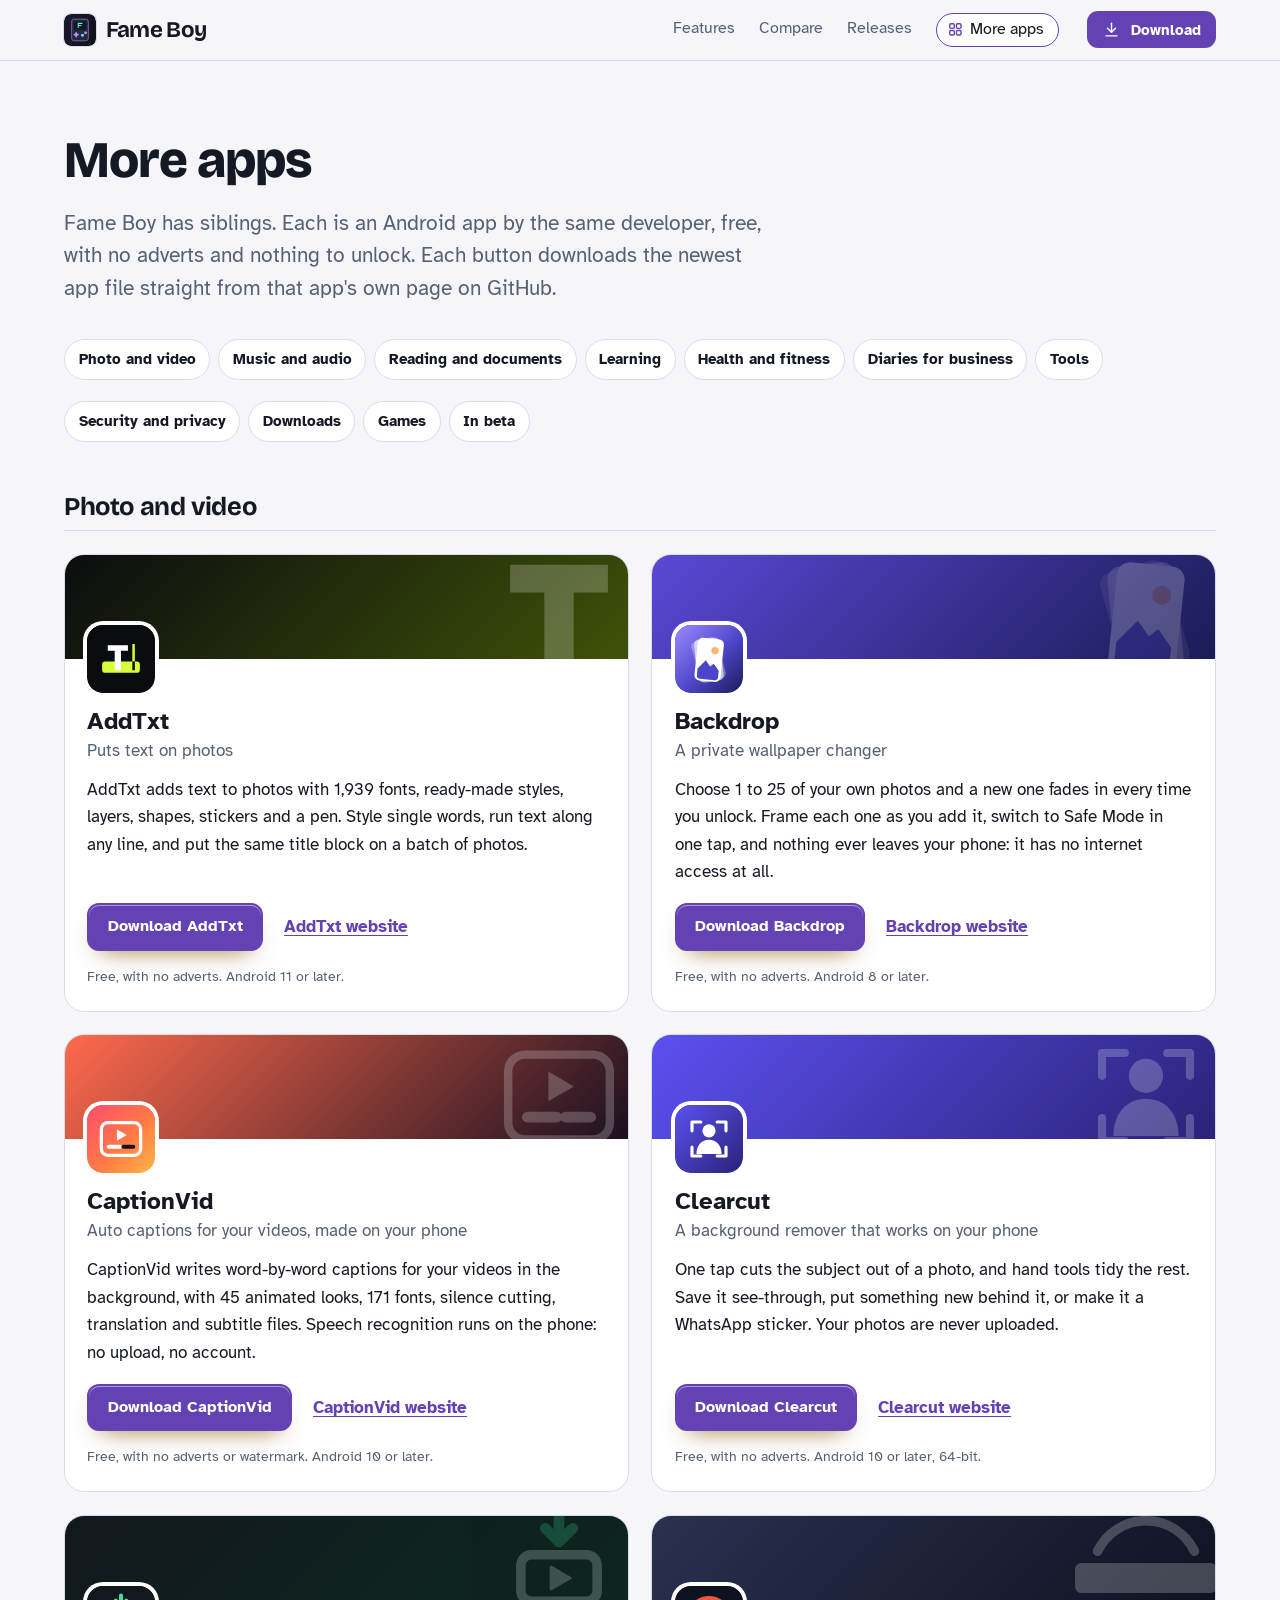
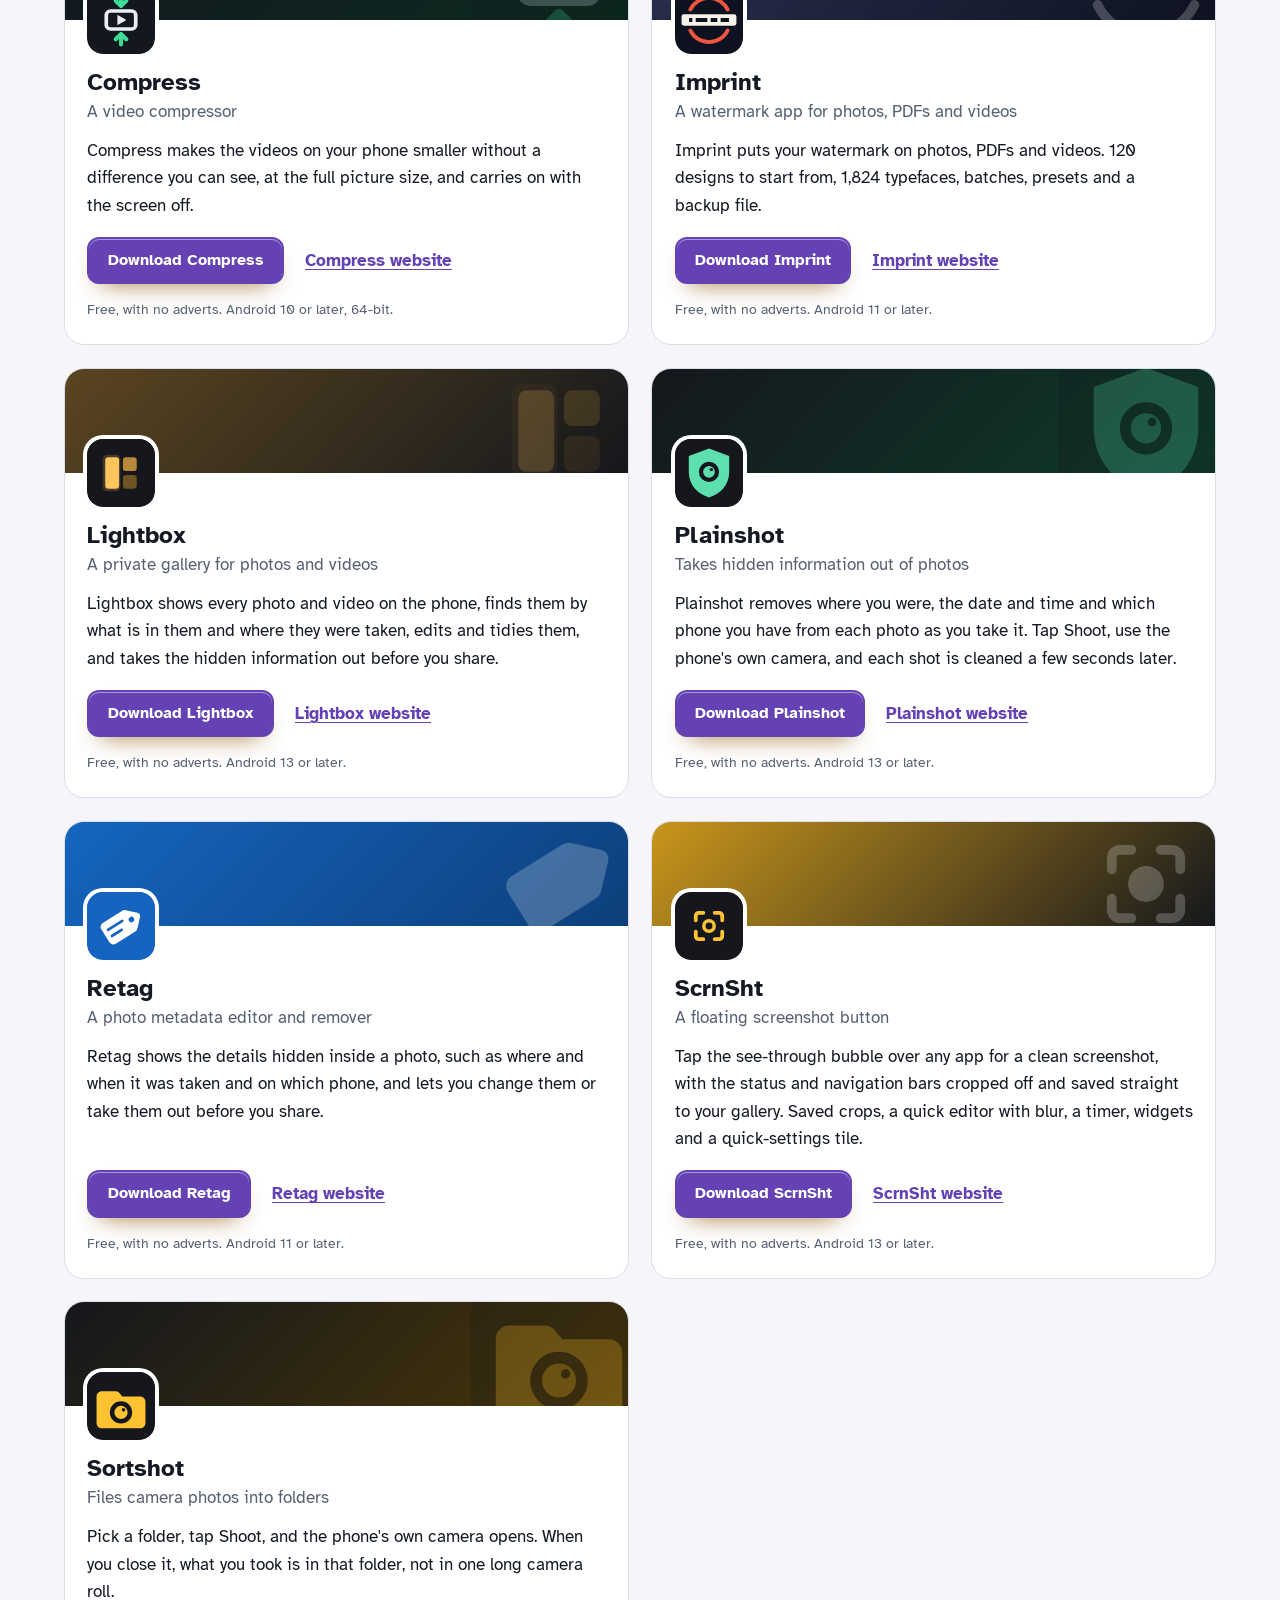
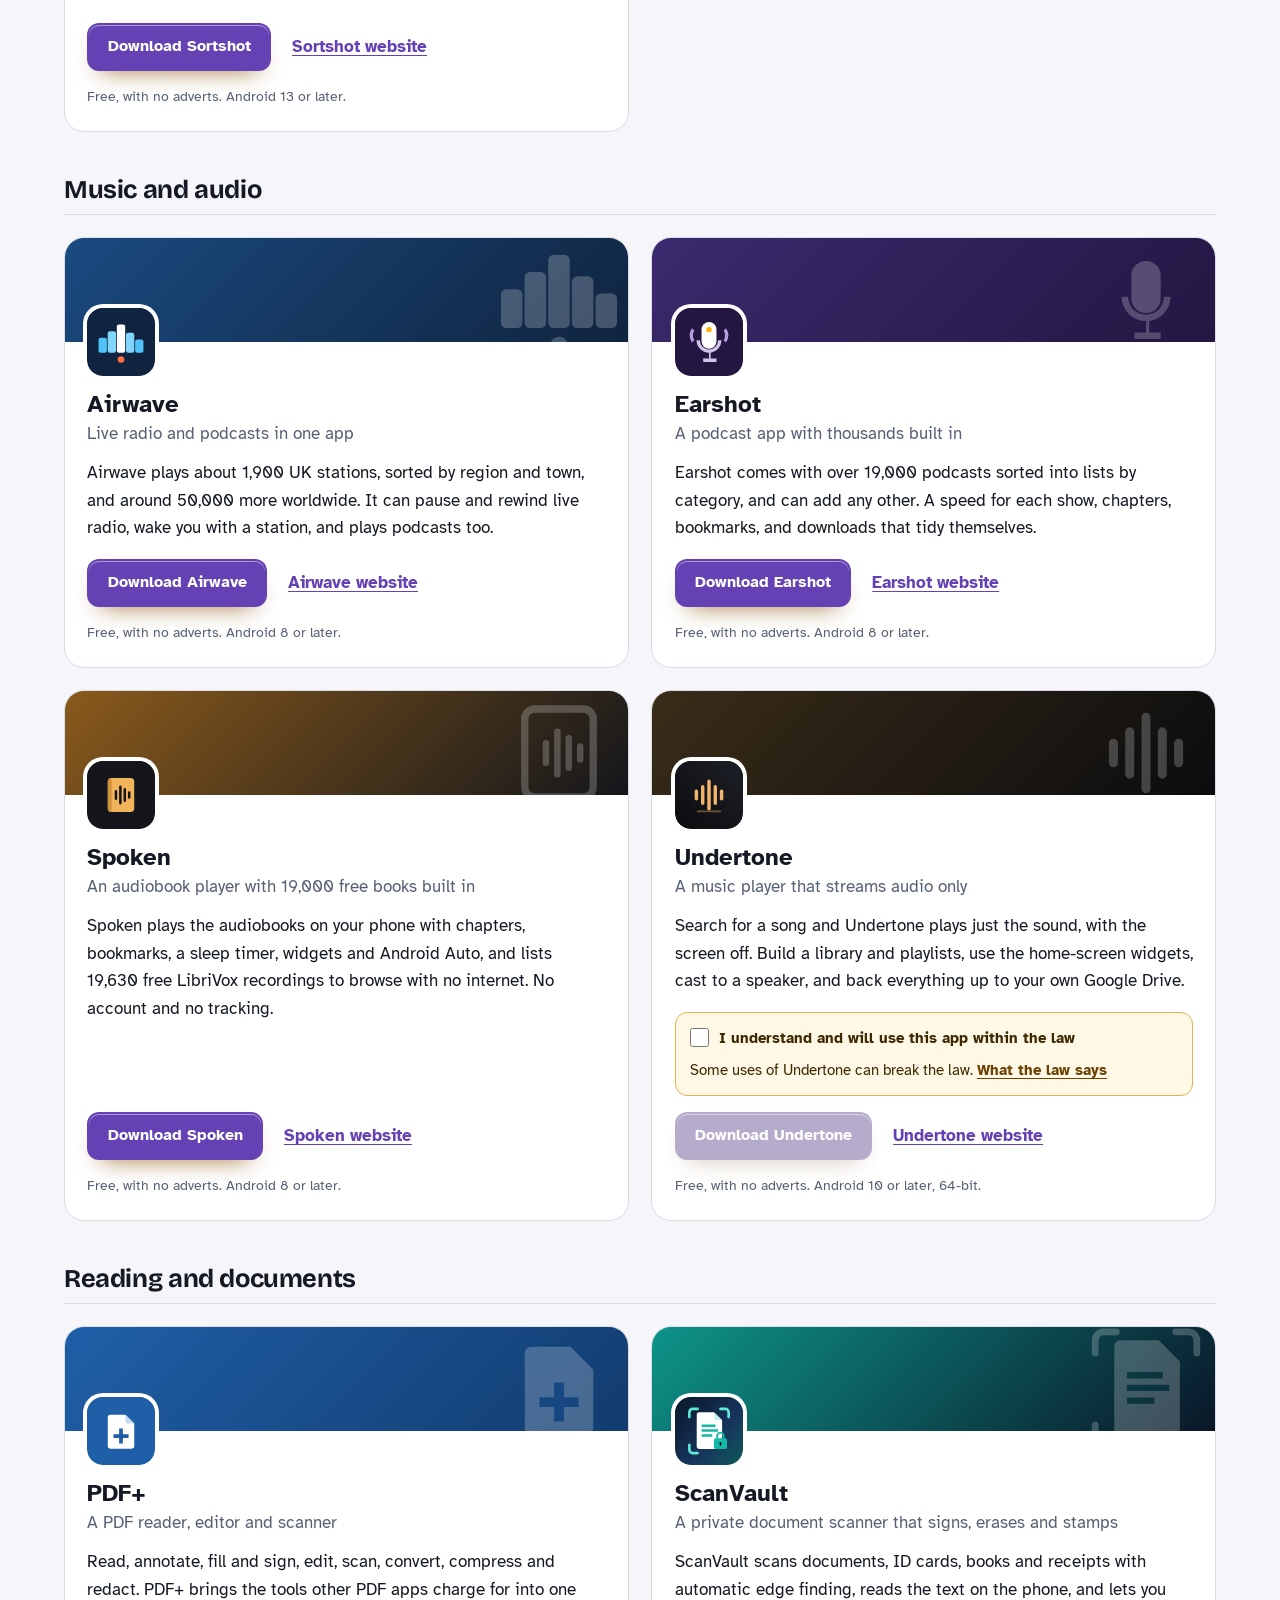
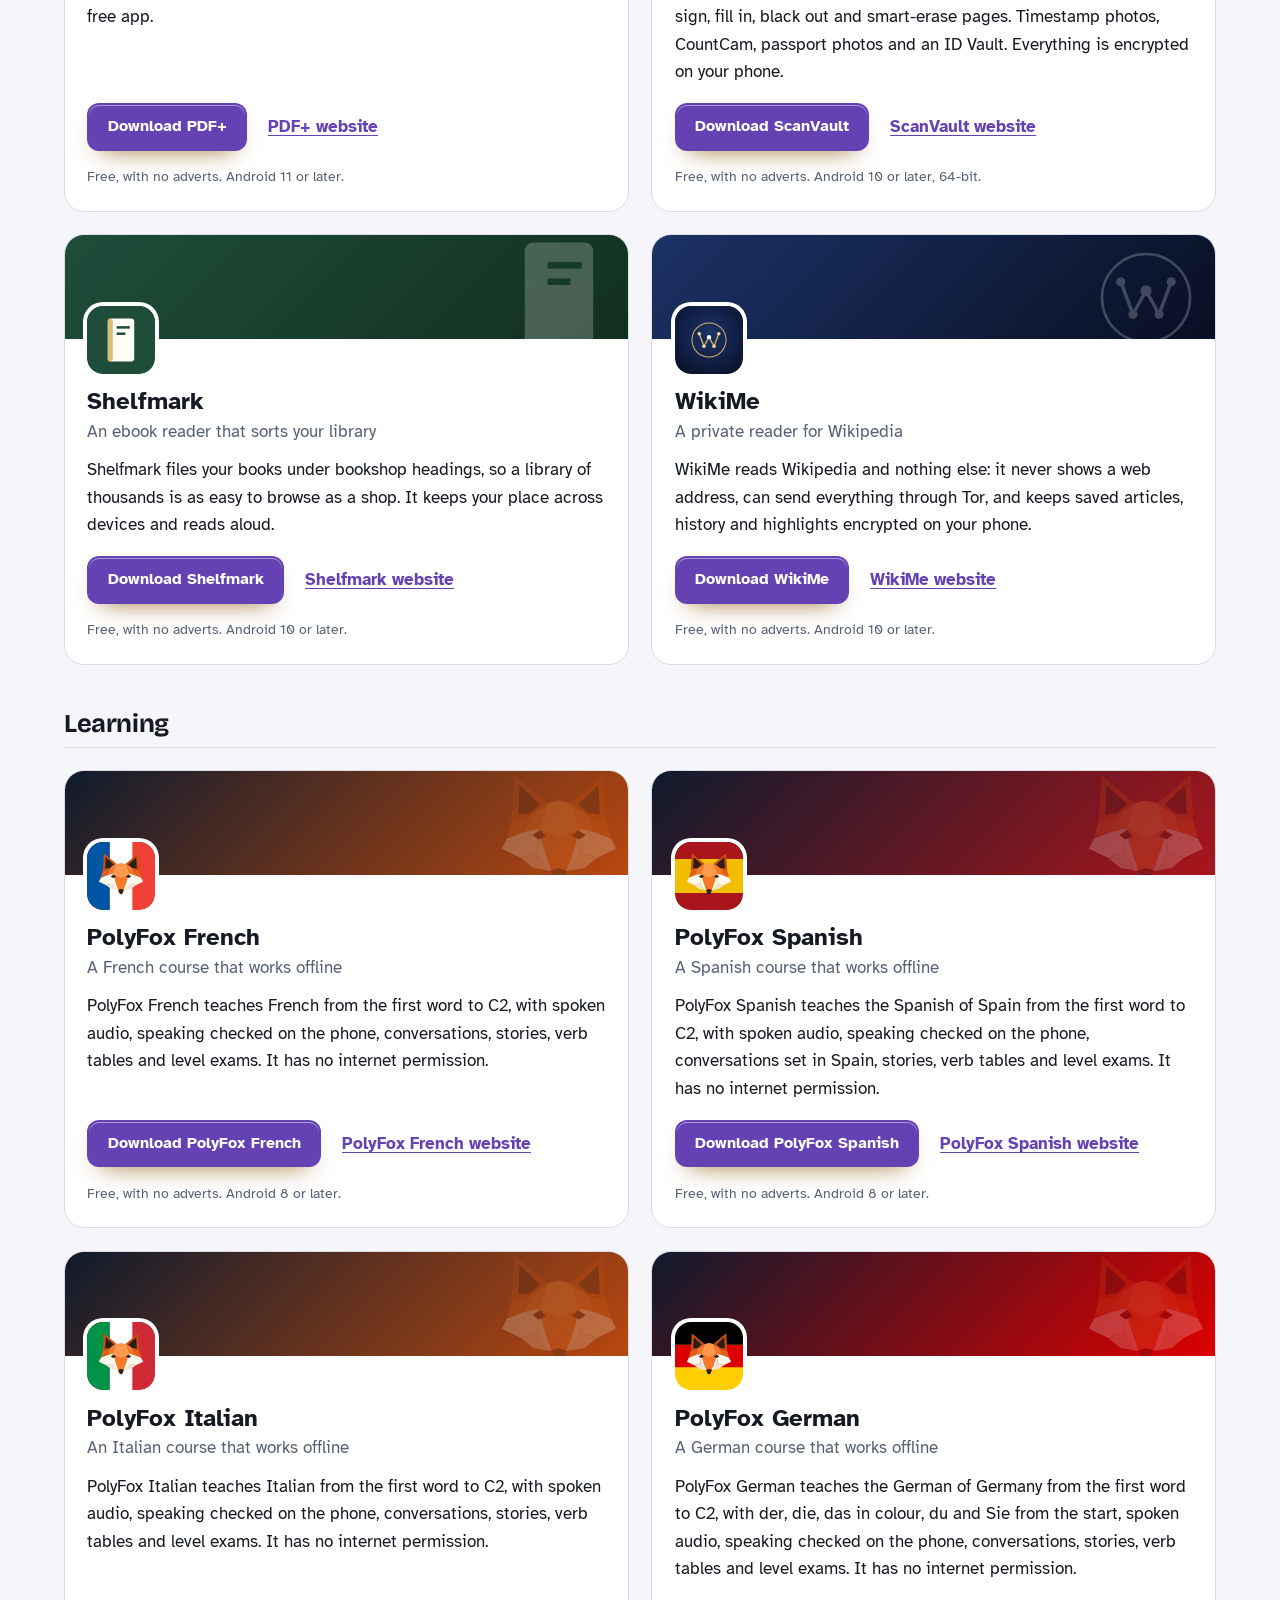
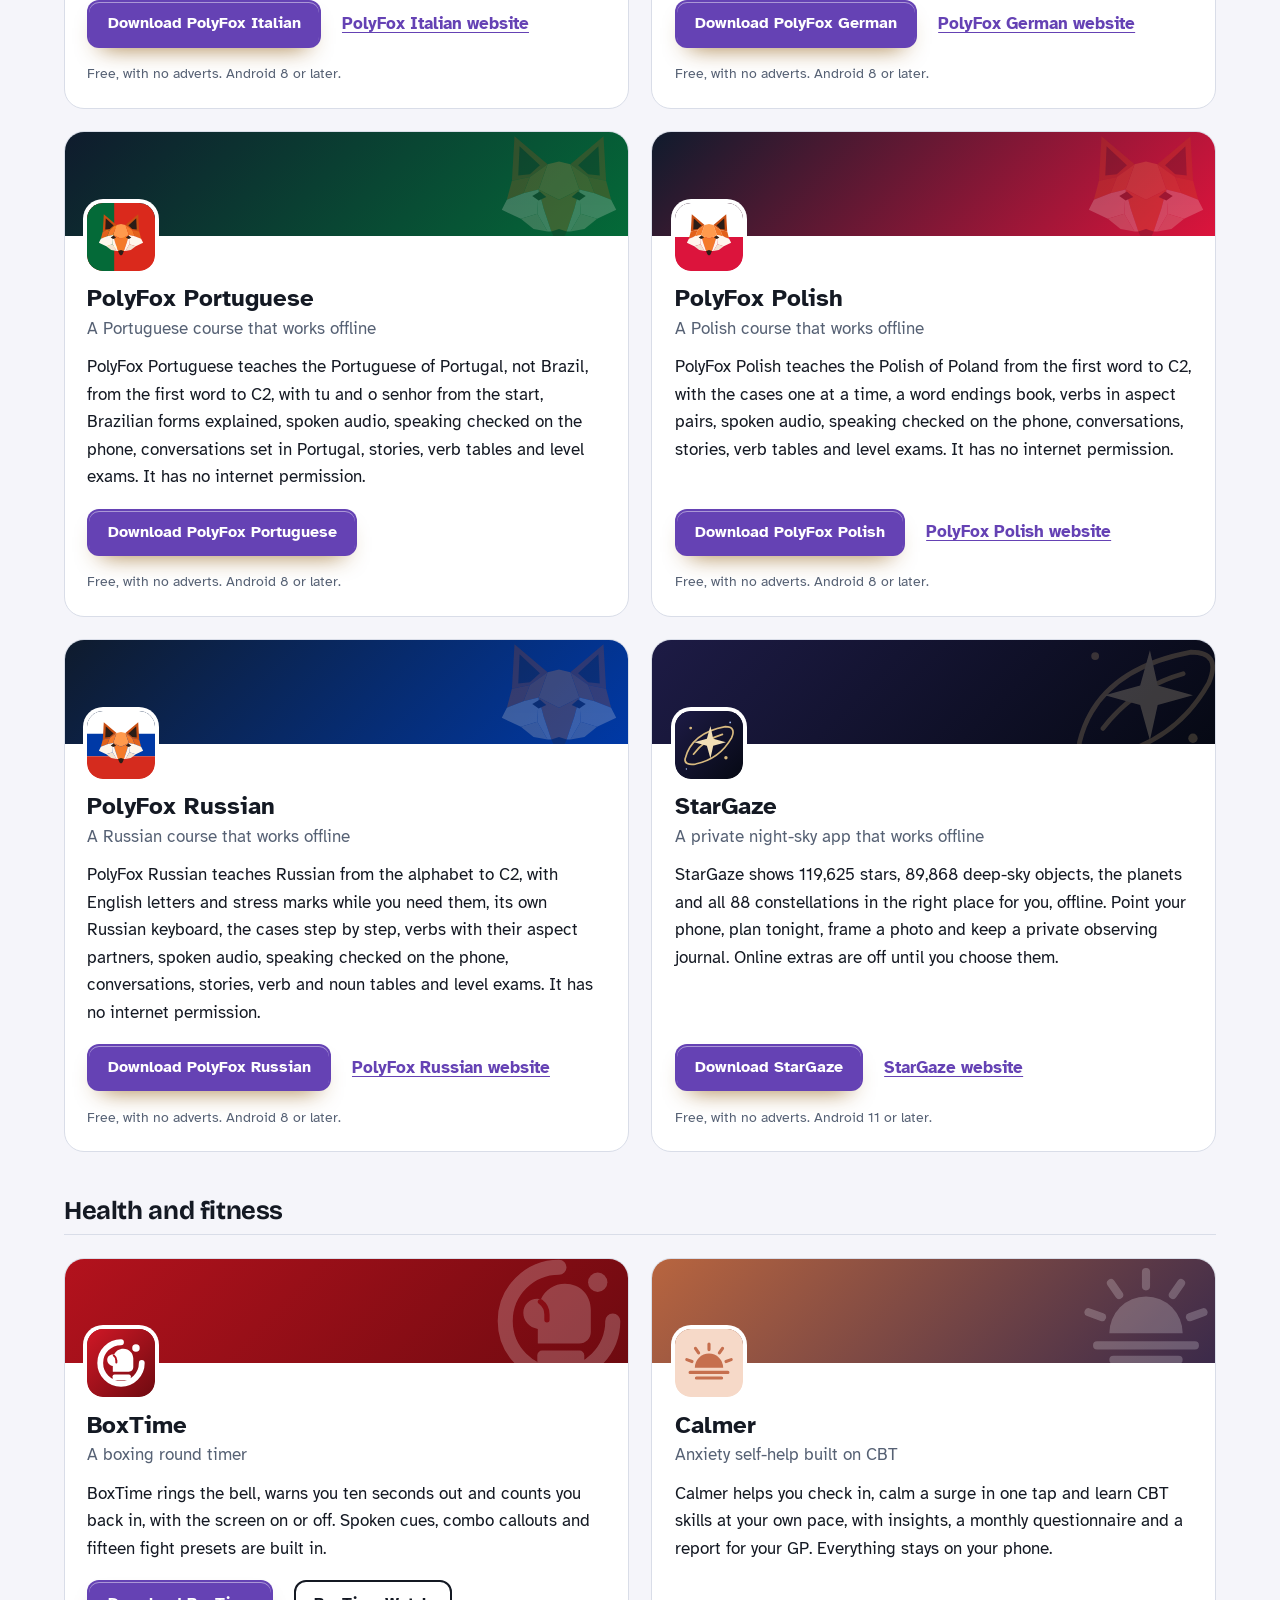
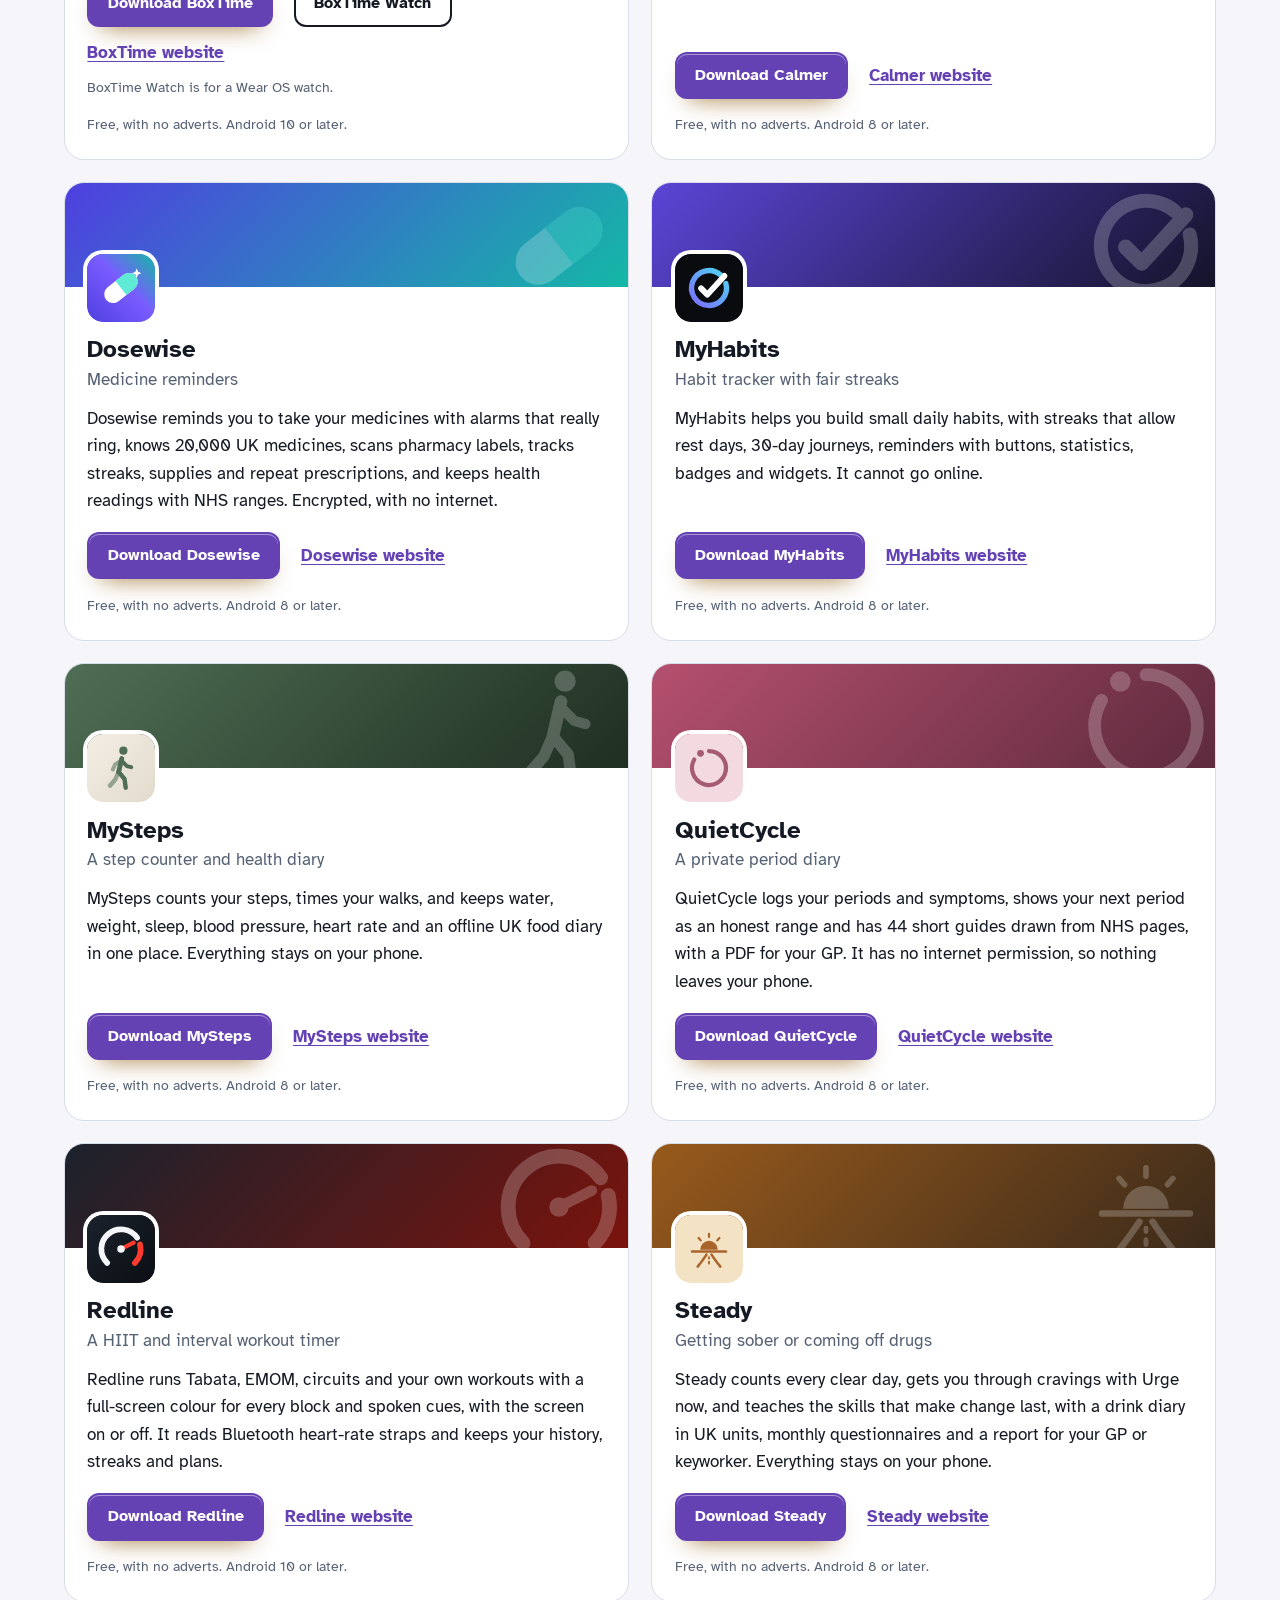
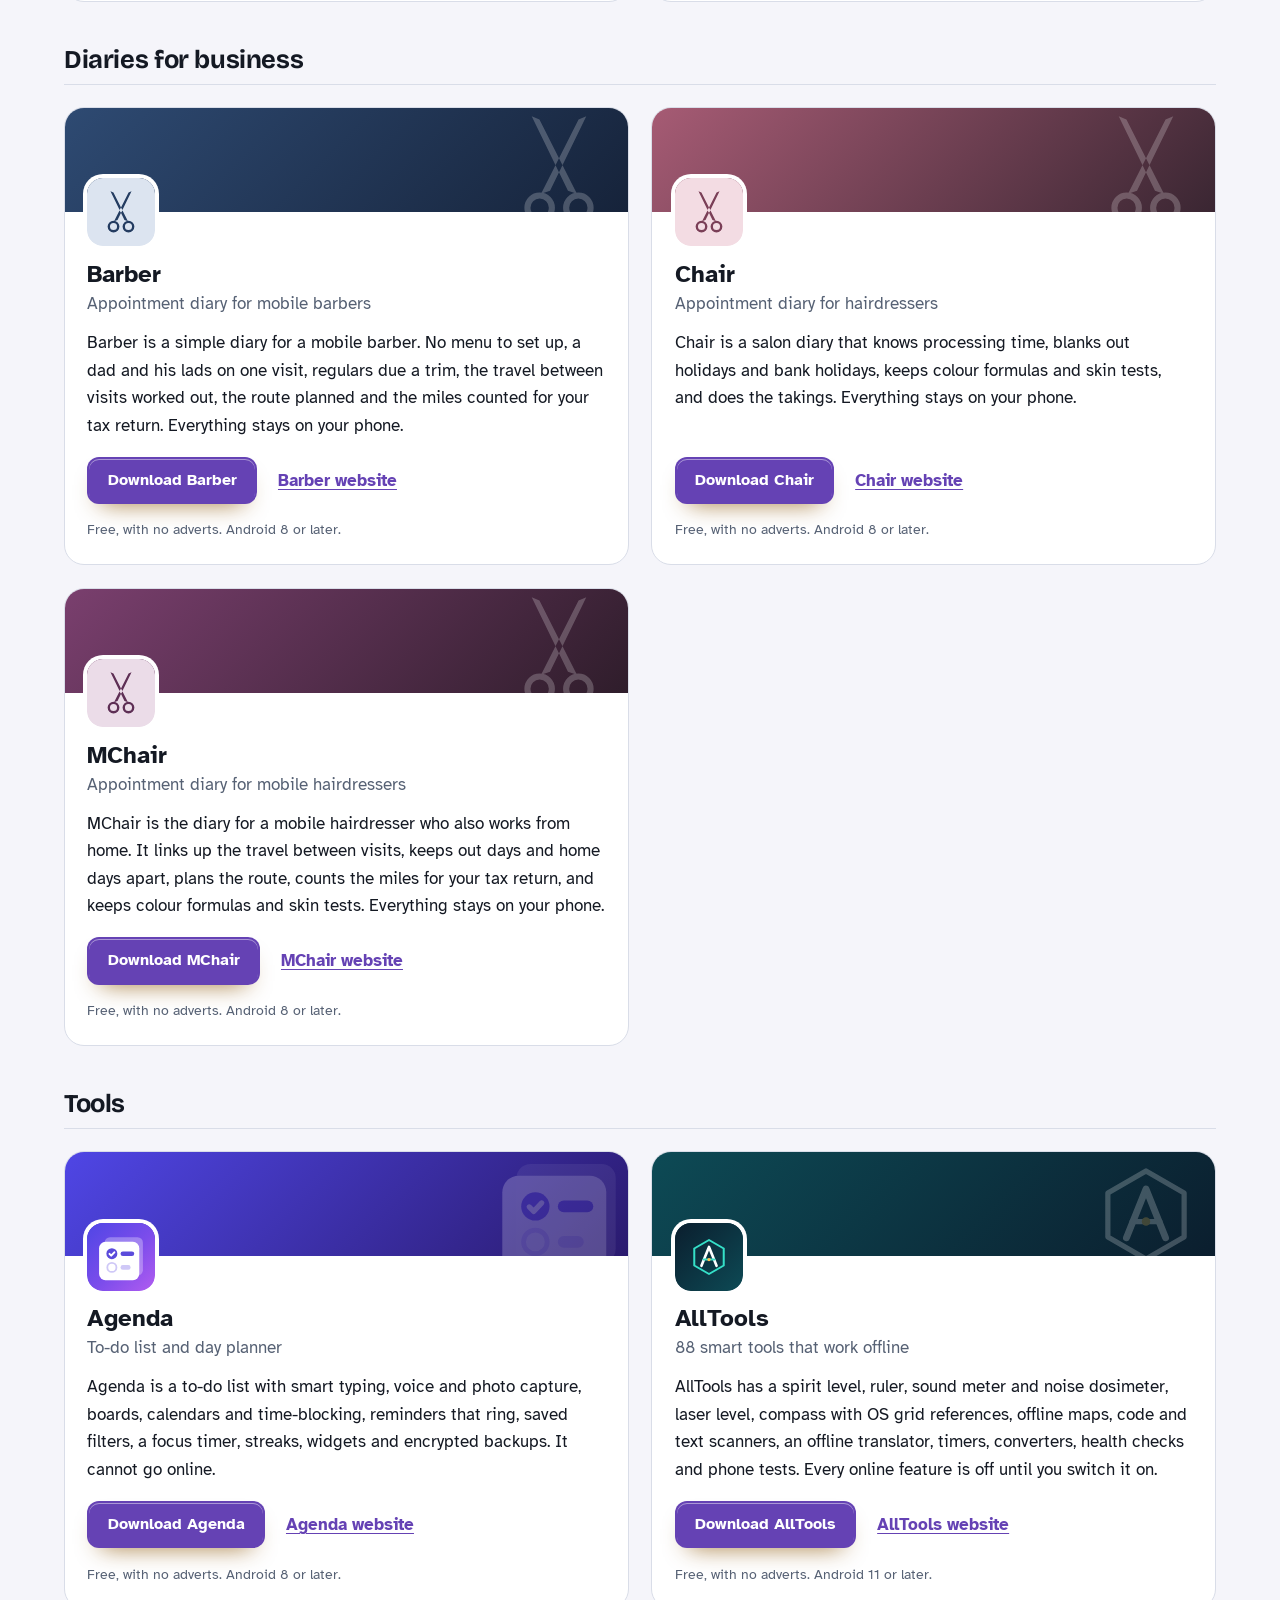
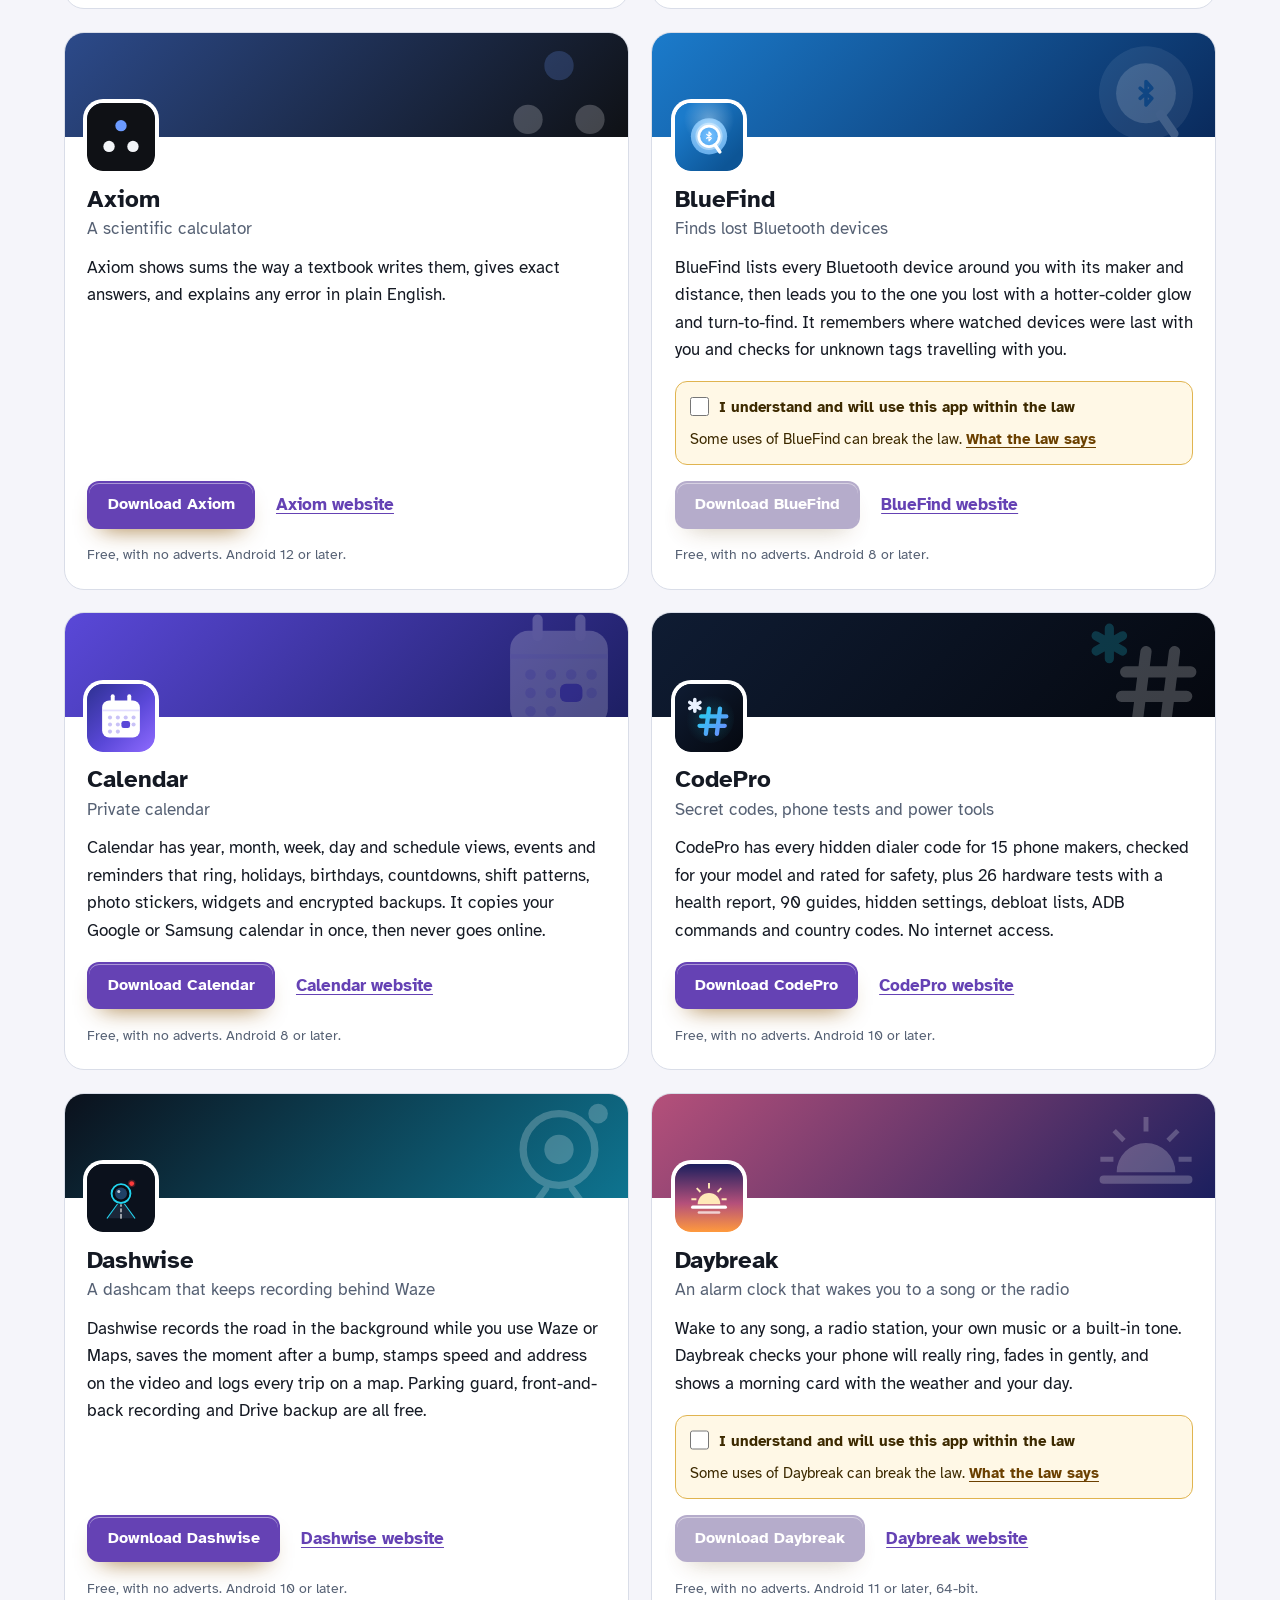
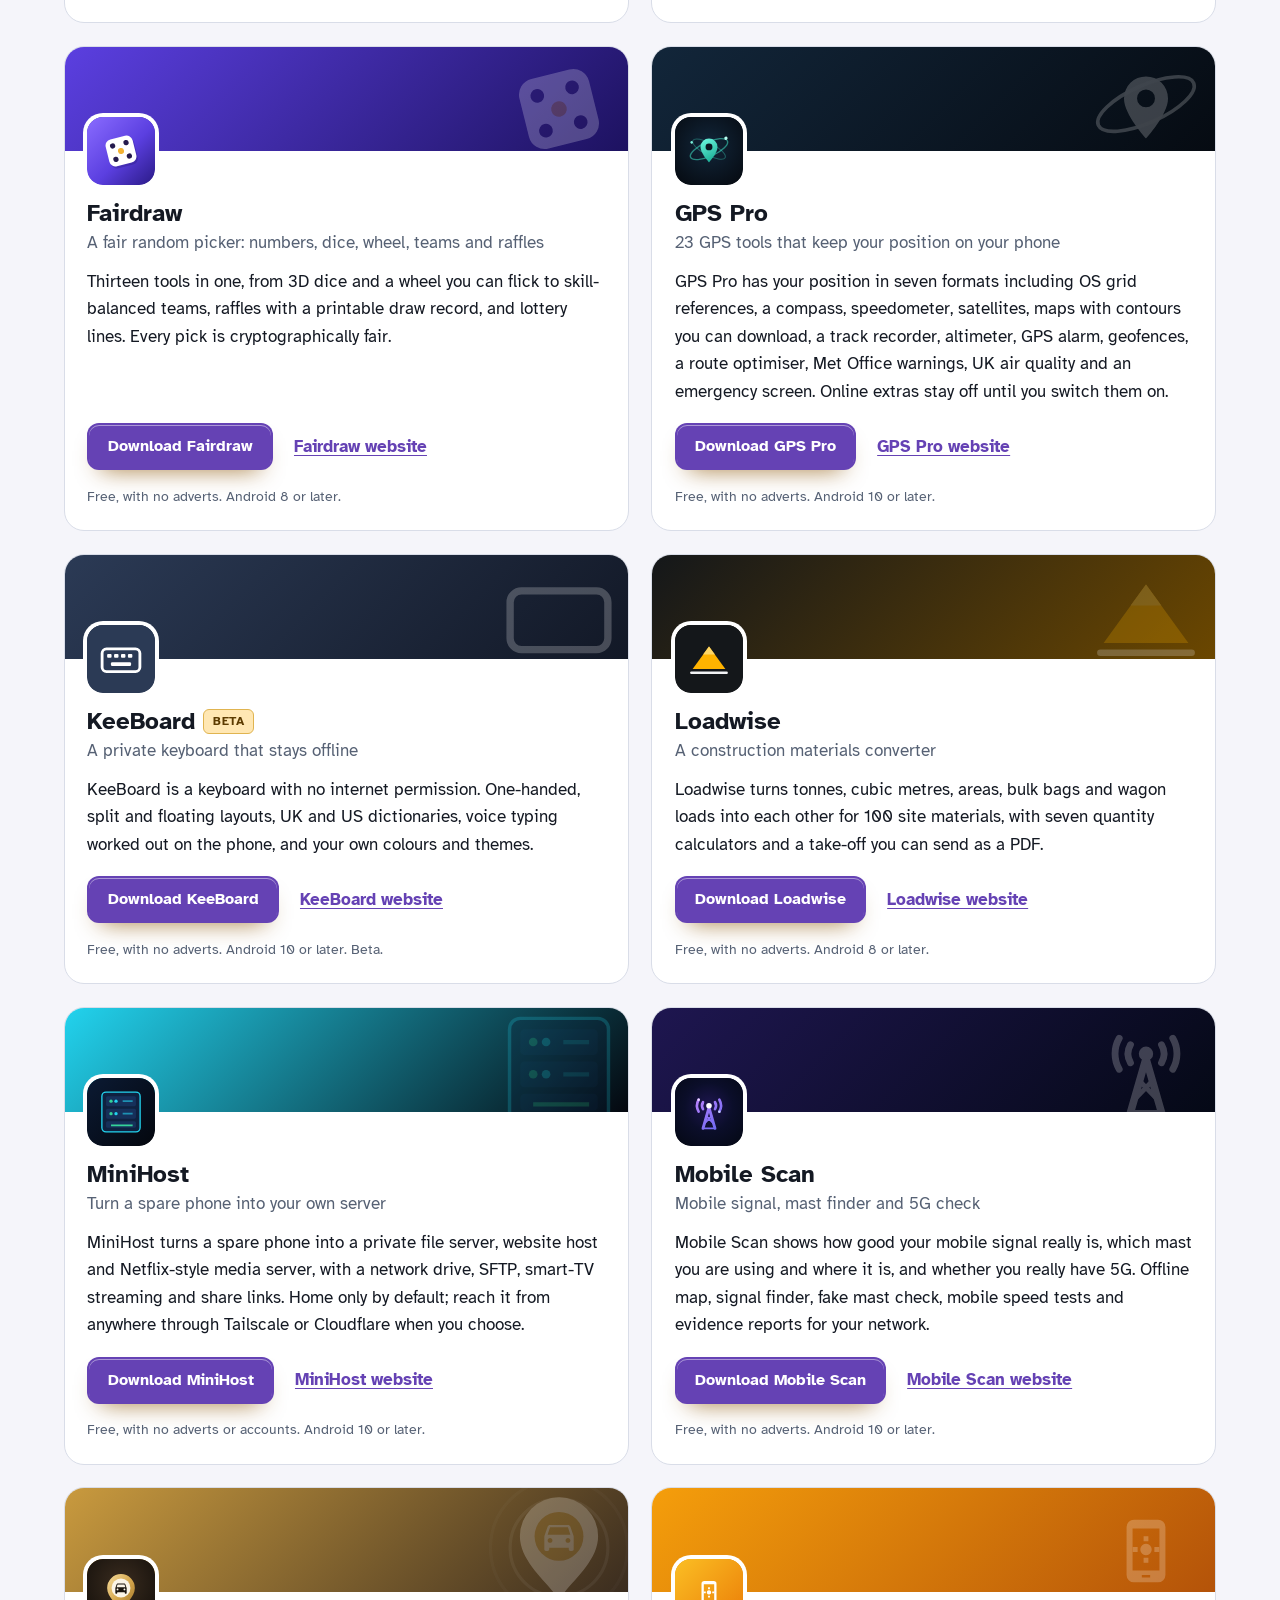
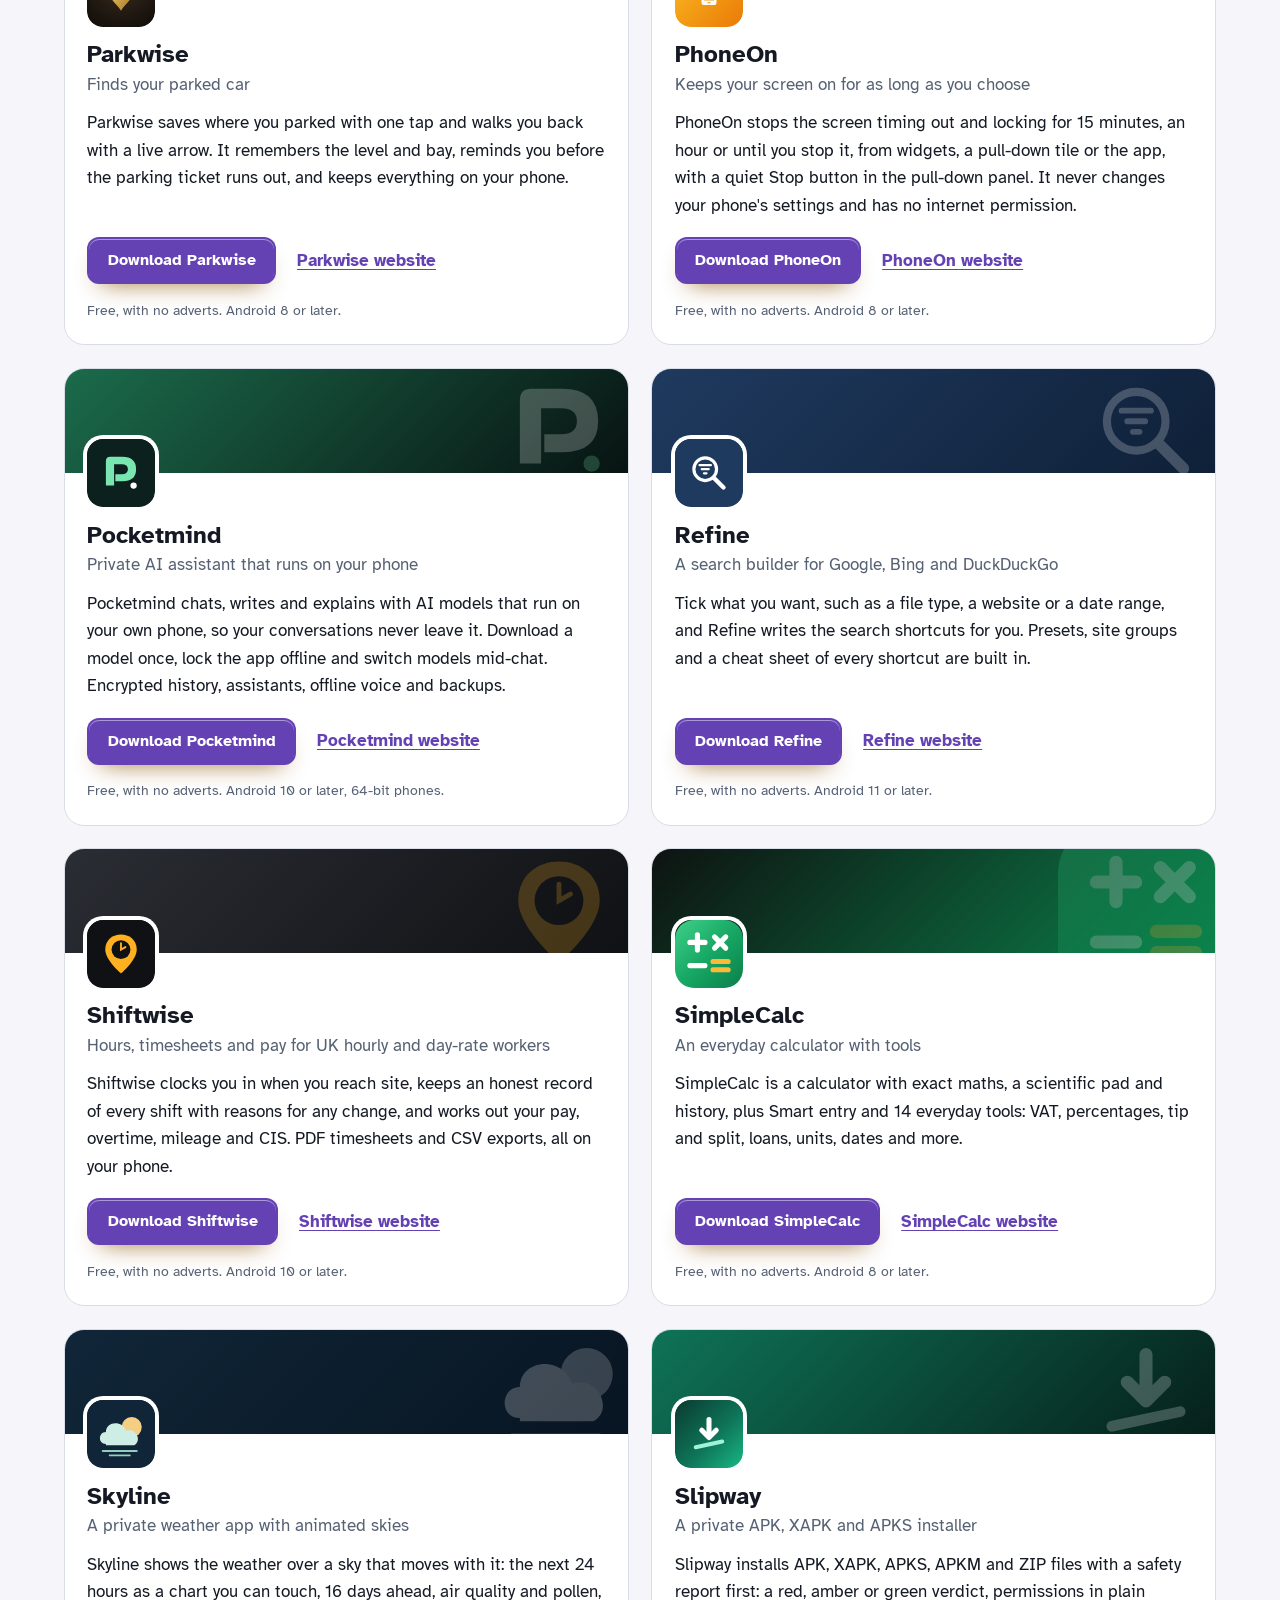
==== commit 82fb0e79: "More apps: add AllTools" ====
--- a/more-apps.html
+++ b/more-apps.html
@@ -4,7 +4,7 @@
 <meta charset="utf-8">
 <meta name="viewport" content="width=device-width, initial-scale=1">
 <title>More free Android apps from the maker of Fame Boy</title>
-<meta name="description" content="All 93 free Android apps from the maker of Fame Boy, in one list by category, each with its download and a link to its website.">
+<meta name="description" content="All 94 free Android apps from the maker of Fame Boy, in one list by category, each with its download and a link to its website.">
 <meta name="author" content="Jonathan Jackson">
 <link rel="canonical" href="https://customgpter.github.io/fameboy/more-apps.html">
 <meta name="theme-color" content="#f5f5fa" media="(prefers-color-scheme: light)">
@@ -12,7 +12,7 @@
 <meta property="og:type" content="website">
 <meta property="og:site_name" content="Fame Boy">
 <meta property="og:title" content="More free Android apps from the maker of Fame Boy">
-<meta property="og:description" content="All 93 free Android apps from the maker of Fame Boy, in one list by category, each with its download and a link to its website.">
+<meta property="og:description" content="All 94 free Android apps from the maker of Fame Boy, in one list by category, each with its download and a link to its website.">
 <meta property="og:url" content="https://customgpter.github.io/fameboy/more-apps.html">
 <meta property="og:image" content="https://customgpter.github.io/fameboy/assets/og.png">
 <meta property="og:image:width" content="1200">
@@ -26,7 +26,7 @@
 <link rel="preload" href="./assets/fonts/atkinson-hyperlegible-latin-400-normal.woff2" as="font" type="font/woff2" crossorigin>
 <link rel="stylesheet" href="./assets/site.css?v=1">
 <link rel="stylesheet" href="./assets/house.css?v=1">
-<script type="application/ld+json">{"@context":"https://schema.org","@type":"ItemList","name":"Apps from the maker of Fame Boy","url":"https://customgpter.github.io/fameboy/more-apps.html","itemListElement":[{"@type":"ListItem","position":1,"name":"AddTxt","url":"https://customgpter.github.io/addtxt/"},{"@type":"ListItem","position":2,"name":"Backdrop","url":"https://customgpter.github.io/backdrop/"},{"@type":"ListItem","position":3,"name":"CaptionVid","url":"https://customgpter.github.io/captionvid/"},{"@type":"ListItem","position":4,"name":"Clearcut","url":"https://customgpter.github.io/clearcut/"},{"@type":"ListItem","position":5,"name":"Compress","url":"https://customgpter.github.io/compress/"},{"@type":"ListItem","position":6,"name":"Imprint","url":"https://customgpter.github.io/imprint/"},{"@type":"ListItem","position":7,"name":"Lightbox","url":"https://customgpter.github.io/lightbox/"},{"@type":"ListItem","position":8,"name":"Plainshot","url":"https://customgpter.github.io/plainshot/"},{"@type":"ListItem","position":9,"name":"Retag","url":"https://customgpter.github.io/retag/"},{"@type":"ListItem","position":10,"name":"ScrnSht","url":"https://customgpter.github.io/scrnsht/"},{"@type":"ListItem","position":11,"name":"Sortshot","url":"https://customgpter.github.io/sortshot/"},{"@type":"ListItem","position":12,"name":"Airwave","url":"https://customgpter.github.io/airwave/"},{"@type":"ListItem","position":13,"name":"Earshot","url":"https://customgpter.github.io/earshot/"},{"@type":"ListItem","position":14,"name":"Spoken","url":"https://customgpter.github.io/spoken/"},{"@type":"ListItem","position":15,"name":"Undertone","url":"https://customgpter.github.io/undertone/"},{"@type":"ListItem","position":16,"name":"PDF+","url":"https://customgpter.github.io/pdfplus/"},{"@type":"ListItem","position":17,"name":"ScanVault","url":"https://customgpter.github.io/scanvault/"},{"@type":"ListItem","position":18,"name":"Shelfmark","url":"https://customgpter.github.io/shelfmark/"},{"@type":"ListItem","position":19,"name":"WikiMe","url":"https://customgpter.github.io/wikime/"},{"@type":"ListItem","position":20,"name":"PolyFox French","url":"https://customgpter.github.io/polyfox/"},{"@type":"ListItem","position":21,"name":"PolyFox German","url":"https://customgpter.github.io/polyfox-german/"},{"@type":"ListItem","position":22,"name":"PolyFox Polish","url":"https://customgpter.github.io/polyfox-polish/"},{"@type":"ListItem","position":23,"name":"PolyFox Russian","url":"https://customgpter.github.io/polyfox-russian/"},{"@type":"ListItem","position":24,"name":"StarGaze","url":"https://customgpter.github.io/stargaze/"},{"@type":"ListItem","position":25,"name":"BoxTime","url":"https://customgpter.github.io/boxtime/"},{"@type":"ListItem","position":26,"name":"Calmer","url":"https://customgpter.github.io/calmer/"},{"@type":"ListItem","position":27,"name":"Dosewise","url":"https://customgpter.github.io/dosewise/"},{"@type":"ListItem","position":28,"name":"MyHabits","url":"https://customgpter.github.io/myhabits/"},{"@type":"ListItem","position":29,"name":"MySteps","url":"https://customgpter.github.io/mysteps/"},{"@type":"ListItem","position":30,"name":"QuietCycle","url":"https://customgpter.github.io/quietcycle/"},{"@type":"ListItem","position":31,"name":"Redline","url":"https://customgpter.github.io/redline/"},{"@type":"ListItem","position":32,"name":"Steady","url":"https://customgpter.github.io/steady/"},{"@type":"ListItem","position":33,"name":"Barber","url":"https://customgpter.github.io/barber/"},{"@type":"ListItem","position":34,"name":"Chair","url":"https://customgpter.github.io/chair/"},{"@type":"ListItem","position":35,"name":"MChair","url":"https://customgpter.github.io/mchair/"},{"@type":"ListItem","position":36,"name":"Agenda","url":"https://customgpter.github.io/agenda/"},{"@type":"ListItem","position":37,"name":"Axiom","url":"https://customgpter.github.io/axiom/"},{"@type":"ListItem","position":38,"name":"BlueFind","url":"https://customgpter.github.io/bluefind/"},{"@type":"ListItem","position":39,"name":"Calendar","url":"https://customgpter.github.io/calendar/"},{"@type":"ListItem","position":40,"name":"CodePro","url":"https://customgpter.github.io/codepro/"},{"@type":"ListItem","position":41,"name":"Dashwise","url":"https://customgpter.github.io/dashwise/"},{"@type":"ListItem","position":42,"name":"Daybreak","url":"https://customgpter.github.io/daybreak/"},{"@type":"ListItem","position":43,"name":"Fairdraw","url":"https://customgpter.github.io/fairdraw/"},{"@type":"ListItem","position":44,"name":"GPS Pro","url":"https://customgpter.github.io/gpspro/"},{"@type":"ListItem","position":45,"name":"KeeBoard","url":"https://customgpter.github.io/keeboard/"},{"@type":"ListItem","position":46,"name":"Loadwise","url":"https://customgpter.github.io/loadwise/"},{"@type":"ListItem","position":47,"name":"MiniHost","url":"https://customgpter.github.io/minihost/"},{"@type":"ListItem","position":48,"name":"Mobile Scan","url":"https://customgpter.github.io/mobilescan/"},{"@type":"ListItem","position":49,"name":"Parkwise","url":"https://customgpter.github.io/parkwise/"},{"@type":"ListItem","position":50,"name":"Pocketmind","url":"https://customgpter.github.io/pocketmind/"},{"@type":"ListItem","position":51,"name":"Refine","url":"https://customgpter.github.io/refine/"},{"@type":"ListItem","position":52,"name":"Shiftwise","url":"https://customgpter.github.io/shiftwise/"},{"@type":"ListItem","position":53,"name":"SimpleCalc","url":"https://customgpter.github.io/simplecalc/"},{"@type":"ListItem","position":54,"name":"Skyline","url":"https://customgpter.github.io/skyline/"},{"@type":"ListItem","position":55,"name":"Slipway","url":"https://customgpter.github.io/slipway/"},{"@type":"ListItem","position":56,"name":"Tagger","url":"https://customgpter.github.io/tagger/"},{"@type":"ListItem","position":57,"name":"TotalClean","url":"https://customgpter.github.io/totalclean/"},{"@type":"ListItem","position":58,"name":"TVLink","url":"https://customgpter.github.io/tvlink/"},{"@type":"ListItem","position":59,"name":"Unbox","url":"https://customgpter.github.io/unbox/"},{"@type":"ListItem","position":60,"name":"WhatsKeep","url":"https://customgpter.github.io/whatskeep/"},{"@type":"ListItem","position":61,"name":"WiFi Scan","url":"https://customgpter.github.io/wifiscan/"},{"@type":"ListItem","position":62,"name":"Auditly","url":"https://customgpter.github.io/auditly/"},{"@type":"ListItem","position":63,"name":"Backchannel","url":"https://customgpter.github.io/backchannel/"},{"@type":"ListItem","position":64,"name":"ENotes","url":"https://customgpter.github.io/enotes/"},{"@type":"ListItem","position":65,"name":"FindMe","url":"https://customgpter.github.io/findme/"},{"@type":"ListItem","position":66,"name":"iLock","url":"https://customgpter.github.io/ilock/"},{"@type":"ListItem","position":67,"name":"ImSafe","url":"https://customgpter.github.io/imsafe/"},{"@type":"ListItem","position":68,"name":"IShred","url":"https://customgpter.github.io/ishred/"},{"@type":"ListItem","position":69,"name":"LockBox","url":"https://customgpter.github.io/lockbox/"},{"@type":"ListItem","position":70,"name":"PassVault","url":"https://customgpter.github.io/passvault/"},{"@type":"ListItem","position":71,"name":"SpyFind","url":"https://customgpter.github.io/spyfind/"},{"@type":"ListItem","position":72,"name":"TextWipe","url":"https://customgpter.github.io/textwipe/"},{"@type":"ListItem","position":73,"name":"Tracewire","url":"https://customgpter.github.io/tracewire/"},{"@type":"ListItem","position":74,"name":"Vigil","url":"https://customgpter.github.io/vigil/"},{"@type":"ListItem","position":75,"name":"Grab","url":"https://customgpter.github.io/grab/"},{"@type":"ListItem","position":76,"name":"Swarm","url":"https://customgpter.github.io/swarm/"},{"@type":"ListItem","position":77,"name":"Plane Games","url":"https://customgpter.github.io/plane-games/"},{"@type":"ListItem","position":78,"name":"Ninefold","url":"https://customgpter.github.io/ninefold/"},{"@type":"ListItem","position":79,"name":"Cubewise","url":"https://customgpter.github.io/cubewise/"},{"@type":"ListItem","position":80,"name":"Tilewise","url":"https://customgpter.github.io/tilewise/"},{"@type":"ListItem","position":81,"name":"Letterwise","url":"https://customgpter.github.io/letterwise/"},{"@type":"ListItem","position":82,"name":"Kingside","url":"https://customgpter.github.io/kingside/"},{"@type":"ListItem","position":83,"name":"Deckhand","url":"https://customgpter.github.io/deckhand/"},{"@type":"ListItem","position":84,"name":"SNESForge","url":"https://customgpter.github.io/snesforge/"},{"@type":"ListItem","position":85,"name":"Fame Boy","url":"https://customgpter.github.io/fameboy/"},{"@type":"ListItem","position":86,"name":"PSPPro","url":"https://customgpter.github.io/psppro/"},{"@type":"ListItem","position":87,"name":"MegaGen","url":"https://customgpter.github.io/megagen/"},{"@type":"ListItem","position":88,"name":"QVR","url":"https://customgpter.github.io/qvr/"},{"@type":"ListItem","position":89,"name":"QVR Watch","url":"https://customgpter.github.io/qvr-watch/"},{"@type":"ListItem","position":90,"name":"QVRLite","url":"https://customgpter.github.io/qvrlite/"},{"@type":"ListItem","position":91,"name":"Onionz","url":"https://customgpter.github.io/onionz/"},{"@type":"ListItem","position":92,"name":"OnionzWeb","url":"https://customgpter.github.io/onionzweb/"}]}</script>
+<script type="application/ld+json">{"@context":"https://schema.org","@type":"ItemList","name":"Apps from the maker of Fame Boy","url":"https://customgpter.github.io/fameboy/more-apps.html","itemListElement":[{"@type":"ListItem","position":1,"name":"AddTxt","url":"https://customgpter.github.io/addtxt/"},{"@type":"ListItem","position":2,"name":"Backdrop","url":"https://customgpter.github.io/backdrop/"},{"@type":"ListItem","position":3,"name":"CaptionVid","url":"https://customgpter.github.io/captionvid/"},{"@type":"ListItem","position":4,"name":"Clearcut","url":"https://customgpter.github.io/clearcut/"},{"@type":"ListItem","position":5,"name":"Compress","url":"https://customgpter.github.io/compress/"},{"@type":"ListItem","position":6,"name":"Imprint","url":"https://customgpter.github.io/imprint/"},{"@type":"ListItem","position":7,"name":"Lightbox","url":"https://customgpter.github.io/lightbox/"},{"@type":"ListItem","position":8,"name":"Plainshot","url":"https://customgpter.github.io/plainshot/"},{"@type":"ListItem","position":9,"name":"Retag","url":"https://customgpter.github.io/retag/"},{"@type":"ListItem","position":10,"name":"ScrnSht","url":"https://customgpter.github.io/scrnsht/"},{"@type":"ListItem","position":11,"name":"Sortshot","url":"https://customgpter.github.io/sortshot/"},{"@type":"ListItem","position":12,"name":"Airwave","url":"https://customgpter.github.io/airwave/"},{"@type":"ListItem","position":13,"name":"Earshot","url":"https://customgpter.github.io/earshot/"},{"@type":"ListItem","position":14,"name":"Spoken","url":"https://customgpter.github.io/spoken/"},{"@type":"ListItem","position":15,"name":"Undertone","url":"https://customgpter.github.io/undertone/"},{"@type":"ListItem","position":16,"name":"PDF+","url":"https://customgpter.github.io/pdfplus/"},{"@type":"ListItem","position":17,"name":"ScanVault","url":"https://customgpter.github.io/scanvault/"},{"@type":"ListItem","position":18,"name":"Shelfmark","url":"https://customgpter.github.io/shelfmark/"},{"@type":"ListItem","position":19,"name":"WikiMe","url":"https://customgpter.github.io/wikime/"},{"@type":"ListItem","position":20,"name":"PolyFox French","url":"https://customgpter.github.io/polyfox/"},{"@type":"ListItem","position":21,"name":"PolyFox German","url":"https://customgpter.github.io/polyfox-german/"},{"@type":"ListItem","position":22,"name":"PolyFox Polish","url":"https://customgpter.github.io/polyfox-polish/"},{"@type":"ListItem","position":23,"name":"PolyFox Russian","url":"https://customgpter.github.io/polyfox-russian/"},{"@type":"ListItem","position":24,"name":"StarGaze","url":"https://customgpter.github.io/stargaze/"},{"@type":"ListItem","position":25,"name":"BoxTime","url":"https://customgpter.github.io/boxtime/"},{"@type":"ListItem","position":26,"name":"Calmer","url":"https://customgpter.github.io/calmer/"},{"@type":"ListItem","position":27,"name":"Dosewise","url":"https://customgpter.github.io/dosewise/"},{"@type":"ListItem","position":28,"name":"MyHabits","url":"https://customgpter.github.io/myhabits/"},{"@type":"ListItem","position":29,"name":"MySteps","url":"https://customgpter.github.io/mysteps/"},{"@type":"ListItem","position":30,"name":"QuietCycle","url":"https://customgpter.github.io/quietcycle/"},{"@type":"ListItem","position":31,"name":"Redline","url":"https://customgpter.github.io/redline/"},{"@type":"ListItem","position":32,"name":"Steady","url":"https://customgpter.github.io/steady/"},{"@type":"ListItem","position":33,"name":"Barber","url":"https://customgpter.github.io/barber/"},{"@type":"ListItem","position":34,"name":"Chair","url":"https://customgpter.github.io/chair/"},{"@type":"ListItem","position":35,"name":"MChair","url":"https://customgpter.github.io/mchair/"},{"@type":"ListItem","position":36,"name":"Agenda","url":"https://customgpter.github.io/agenda/"},{"@type":"ListItem","position":37,"name":"AllTools","url":"https://customgpter.github.io/alltools/"},{"@type":"ListItem","position":38,"name":"Axiom","url":"https://customgpter.github.io/axiom/"},{"@type":"ListItem","position":39,"name":"BlueFind","url":"https://customgpter.github.io/bluefind/"},{"@type":"ListItem","position":40,"name":"Calendar","url":"https://customgpter.github.io/calendar/"},{"@type":"ListItem","position":41,"name":"CodePro","url":"https://customgpter.github.io/codepro/"},{"@type":"ListItem","position":42,"name":"Dashwise","url":"https://customgpter.github.io/dashwise/"},{"@type":"ListItem","position":43,"name":"Daybreak","url":"https://customgpter.github.io/daybreak/"},{"@type":"ListItem","position":44,"name":"Fairdraw","url":"https://customgpter.github.io/fairdraw/"},{"@type":"ListItem","position":45,"name":"GPS Pro","url":"https://customgpter.github.io/gpspro/"},{"@type":"ListItem","position":46,"name":"KeeBoard","url":"https://customgpter.github.io/keeboard/"},{"@type":"ListItem","position":47,"name":"Loadwise","url":"https://customgpter.github.io/loadwise/"},{"@type":"ListItem","position":48,"name":"MiniHost","url":"https://customgpter.github.io/minihost/"},{"@type":"ListItem","position":49,"name":"Mobile Scan","url":"https://customgpter.github.io/mobilescan/"},{"@type":"ListItem","position":50,"name":"Parkwise","url":"https://customgpter.github.io/parkwise/"},{"@type":"ListItem","position":51,"name":"Pocketmind","url":"https://customgpter.github.io/pocketmind/"},{"@type":"ListItem","position":52,"name":"Refine","url":"https://customgpter.github.io/refine/"},{"@type":"ListItem","position":53,"name":"Shiftwise","url":"https://customgpter.github.io/shiftwise/"},{"@type":"ListItem","position":54,"name":"SimpleCalc","url":"https://customgpter.github.io/simplecalc/"},{"@type":"ListItem","position":55,"name":"Skyline","url":"https://customgpter.github.io/skyline/"},{"@type":"ListItem","position":56,"name":"Slipway","url":"https://customgpter.github.io/slipway/"},{"@type":"ListItem","position":57,"name":"Tagger","url":"https://customgpter.github.io/tagger/"},{"@type":"ListItem","position":58,"name":"TotalClean","url":"https://customgpter.github.io/totalclean/"},{"@type":"ListItem","position":59,"name":"TVLink","url":"https://customgpter.github.io/tvlink/"},{"@type":"ListItem","position":60,"name":"Unbox","url":"https://customgpter.github.io/unbox/"},{"@type":"ListItem","position":61,"name":"WhatsKeep","url":"https://customgpter.github.io/whatskeep/"},{"@type":"ListItem","position":62,"name":"WiFi Scan","url":"https://customgpter.github.io/wifiscan/"},{"@type":"ListItem","position":63,"name":"Auditly","url":"https://customgpter.github.io/auditly/"},{"@type":"ListItem","position":64,"name":"Backchannel","url":"https://customgpter.github.io/backchannel/"},{"@type":"ListItem","position":65,"name":"ENotes","url":"https://customgpter.github.io/enotes/"},{"@type":"ListItem","position":66,"name":"FindMe","url":"https://customgpter.github.io/findme/"},{"@type":"ListItem","position":67,"name":"iLock","url":"https://customgpter.github.io/ilock/"},{"@type":"ListItem","position":68,"name":"ImSafe","url":"https://customgpter.github.io/imsafe/"},{"@type":"ListItem","position":69,"name":"IShred","url":"https://customgpter.github.io/ishred/"},{"@type":"ListItem","position":70,"name":"LockBox","url":"https://customgpter.github.io/lockbox/"},{"@type":"ListItem","position":71,"name":"PassVault","url":"https://customgpter.github.io/passvault/"},{"@type":"ListItem","position":72,"name":"SpyFind","url":"https://customgpter.github.io/spyfind/"},{"@type":"ListItem","position":73,"name":"TextWipe","url":"https://customgpter.github.io/textwipe/"},{"@type":"ListItem","position":74,"name":"Tracewire","url":"https://customgpter.github.io/tracewire/"},{"@type":"ListItem","position":75,"name":"Vigil","url":"https://customgpter.github.io/vigil/"},{"@type":"ListItem","position":76,"name":"Grab","url":"https://customgpter.github.io/grab/"},{"@type":"ListItem","position":77,"name":"Swarm","url":"https://customgpter.github.io/swarm/"},{"@type":"ListItem","position":78,"name":"Plane Games","url":"https://customgpter.github.io/plane-games/"},{"@type":"ListItem","position":79,"name":"Ninefold","url":"https://customgpter.github.io/ninefold/"},{"@type":"ListItem","position":80,"name":"Cubewise","url":"https://customgpter.github.io/cubewise/"},{"@type":"ListItem","position":81,"name":"Tilewise","url":"https://customgpter.github.io/tilewise/"},{"@type":"ListItem","position":82,"name":"Letterwise","url":"https://customgpter.github.io/letterwise/"},{"@type":"ListItem","position":83,"name":"Kingside","url":"https://customgpter.github.io/kingside/"},{"@type":"ListItem","position":84,"name":"Deckhand","url":"https://customgpter.github.io/deckhand/"},{"@type":"ListItem","position":85,"name":"SNESForge","url":"https://customgpter.github.io/snesforge/"},{"@type":"ListItem","position":86,"name":"Fame Boy","url":"https://customgpter.github.io/fameboy/"},{"@type":"ListItem","position":87,"name":"PSPPro","url":"https://customgpter.github.io/psppro/"},{"@type":"ListItem","position":88,"name":"MegaGen","url":"https://customgpter.github.io/megagen/"},{"@type":"ListItem","position":89,"name":"QVR","url":"https://customgpter.github.io/qvr/"},{"@type":"ListItem","position":90,"name":"QVR Watch","url":"https://customgpter.github.io/qvr-watch/"},{"@type":"ListItem","position":91,"name":"QVRLite","url":"https://customgpter.github.io/qvrlite/"},{"@type":"ListItem","position":92,"name":"Onionz","url":"https://customgpter.github.io/onionz/"},{"@type":"ListItem","position":93,"name":"OnionzWeb","url":"https://customgpter.github.io/onionzweb/"}]}</script>
 <link rel="stylesheet" href="./assets/apps-list.css?v=1">
 <script src="./assets/apps-list.js?v=1" defer></script>
 </head>
@@ -86,7 +86,7 @@
 <li class="mapp" style="--b:#7a3f6e;--b2:#2f1d2b"><div class="mapp-cover" aria-hidden="true"><svg viewBox="0 0 108 108"><g transform="translate(54 54) scale(1.25) translate(-54 -52)"><path fill="#fff" fill-rule="evenodd" d="M37 70.5a7.5 7.5 0 1 0 15 0a7.5 7.5 0 1 0-15 0zM40 70.5a4.5 4.5 0 1 0 9 0a4.5 4.5 0 1 0-9 0zM56 70.5a7.5 7.5 0 1 0 15 0a7.5 7.5 0 1 0-15 0zM59 70.5a4.5 4.5 0 1 0 9 0a4.5 4.5 0 1 0-9 0z"/><path fill="#fff" d="M45.2 63.6 49.6 62.2 67.4 25.6 63.6 27.2zM62.8 63.6 58.4 62.2 40.6 25.6 44.4 27.2z"/><circle cx="54" cy="49.8" r="1.8" fill="none"/></g></svg></div><div class="mapp-body"><svg class="mapp-icon" viewBox="0 0 108 108" aria-hidden="true"><rect width="108" height="108" rx="24" fill="#EBDCE8"/><g transform="translate(54 54) scale(1.25) translate(-54 -52)"><path fill="#5E2F55" fill-rule="evenodd" d="M37 70.5a7.5 7.5 0 1 0 15 0a7.5 7.5 0 1 0-15 0zM40 70.5a4.5 4.5 0 1 0 9 0a4.5 4.5 0 1 0-9 0zM56 70.5a7.5 7.5 0 1 0 15 0a7.5 7.5 0 1 0-15 0zM59 70.5a4.5 4.5 0 1 0 9 0a4.5 4.5 0 1 0-9 0z"/><path fill="#5E2F55" d="M45.2 63.6 49.6 62.2 67.4 25.6 63.6 27.2zM62.8 63.6 58.4 62.2 40.6 25.6 44.4 27.2z"/><circle cx="54" cy="49.8" r="1.8" fill="#EBDCE8"/></g></svg><h3>MChair</h3><p class="mapp-kind">Appointment diary for mobile hairdressers</p><p class="mapp-say">MChair is the diary for a mobile hairdresser who also works from home. It links up the travel between visits, keeps out days and home days apart, plans the route, counts the miles for your tax return, and keeps colour formulas and skin tests. Everything stays on your phone.</p><p class="mapp-go"><a class="button" href="https://github.com/CustomGPTer/mchair/releases/latest/download/MChair.apk">Download MChair</a><a class="mapp-site" href="https://customgpter.github.io/mchair/">MChair website</a></p><p class="mapp-needs">Free, with no adverts. Android 8 or later.</p></div></li></ul></div>
 <div class="mapps-group" role="group" aria-labelledby="apps-tools"><h2 class="mapps-cat" id="apps-tools">Tools</h2>
 <ul class="mapps"><li class="mapp" style="--b:#4f46e5;--b2:#2a1a6e"><div class="mapp-cover" aria-hidden="true"><svg viewBox="0 0 108 108"><g transform="translate(54 56) scale(1.45) translate(-52 -56)"><rect x="34" y="33" width="42" height="42" rx="6" fill="#fff" fill-opacity=".3"/><rect x="28" y="38" width="44" height="42" rx="7" fill="#fff" fill-opacity=".95"/><circle cx="42" cy="51" r="6" fill="#5b4bdb"/><path d="M39.4 51.2l1.9 1.9 3.4-3.6" stroke="#fff" stroke-width="2.2" fill="none" stroke-linecap="round" stroke-linejoin="round"/><rect x="51.5" y="48.5" width="15" height="5" rx="2.5" fill="#5b4bdb"/><circle cx="42" cy="66" r="5" fill="none" stroke="#cfc8f7" stroke-width="2"/><rect x="51.5" y="63.5" width="11" height="5" rx="2.5" fill="#cfc8f7"/></g></svg></div><div class="mapp-body"><svg class="mapp-icon" viewBox="0 0 108 108" aria-hidden="true"><defs><linearGradient id="i-agenda-agi" x1="0" y1="0" x2="1" y2="1"><stop offset="0" stop-color="#4f46e5"/><stop offset=".55" stop-color="#7c4deb"/><stop offset="1" stop-color="#b15cf0"/></linearGradient></defs><rect width="108" height="108" rx="24" fill="url(#i-agenda-agi)"/><g transform="translate(54 56) scale(1.45) translate(-52 -56)"><rect x="34" y="33" width="42" height="42" rx="6" fill="#fff" fill-opacity=".3"/><rect x="28" y="38" width="44" height="42" rx="7" fill="#fff"/><circle cx="42" cy="51" r="6" fill="#5b4bdb"/><path d="M39.4 51.2l1.9 1.9 3.4-3.6" stroke="#fff" stroke-width="2.2" fill="none" stroke-linecap="round" stroke-linejoin="round"/><rect x="51.5" y="48.5" width="15" height="5" rx="2.5" fill="#5b4bdb"/><circle cx="42" cy="66" r="5" fill="none" stroke="#cfc8f7" stroke-width="2"/><rect x="51.5" y="63.5" width="11" height="5" rx="2.5" fill="#cfc8f7"/></g></svg><h3>Agenda</h3><p class="mapp-kind">To-do list and day planner</p><p class="mapp-say">Agenda is a to-do list with smart typing, voice and photo capture, boards, calendars and time-blocking, reminders that ring, saved filters, a focus timer, streaks, widgets and encrypted backups. It cannot go online.</p><p class="mapp-go"><a class="button" href="https://github.com/CustomGPTer/agenda/releases/latest/download/Agenda.apk">Download Agenda</a><a class="mapp-site" href="https://customgpter.github.io/agenda/">Agenda website</a></p><p class="mapp-needs">Free, with no adverts. Android 8 or later.</p></div></li>
-<li class="mapp" style="--b:#2c4a8a;--b2:#0f1115"><div class="mapp-cover" aria-hidden="true"><svg viewBox="0 0 108 108"><circle cx="54" cy="36" r="9" fill="#6c9bff"/><circle cx="35" cy="69" r="9" fill="#f3f5f8"/><circle cx="73" cy="69" r="9" fill="#f3f5f8"/></svg></div><div class="mapp-body"><svg class="mapp-icon" viewBox="0 0 108 108" aria-hidden="true"><rect width="108" height="108" rx="24" fill="#0f1115"/><circle cx="54" cy="36" r="9" fill="#6c9bff"/><circle cx="35" cy="69" r="9" fill="#f3f5f8"/><circle cx="73" cy="69" r="9" fill="#f3f5f8"/></svg><h3>Axiom</h3><p class="mapp-kind">A scientific calculator</p><p class="mapp-say">Axiom shows sums the way a textbook writes them, gives exact answers, and explains any error in plain English.</p><p class="mapp-go"><a class="button" href="https://github.com/CustomGPTer/axiom/releases/latest/download/Axiom.apk">Download Axiom</a><a class="mapp-site" href="https://customgpter.github.io/axiom/">Axiom website</a></p><p class="mapp-needs">Free, with no adverts. Android 12 or later.</p></div></li>
+<li class="mapp" style="--b:#0d4a55;--b2:#0b1e2e"><div class="mapp-cover" aria-hidden="true"><svg viewBox="0 0 108 108"><path d="M54 27L77.4 40.5L77.4 67.5L54 81L30.6 67.5L30.6 40.5Z" stroke="#fff" stroke-width="3.2" stroke-linejoin="round" fill="none"/><path d="M42 68L54 38L66 68" stroke="#fff" stroke-width="4.2" stroke-linecap="round" stroke-linejoin="round" fill="none"/><path d="M45.5 58L62.5 58" stroke="#fff" stroke-width="3.2" stroke-linecap="round"/><circle cx="54" cy="58" r="2.6" fill="#ffc24b"/></svg></div><div class="mapp-body"><svg class="mapp-icon" viewBox="0 0 108 108" aria-hidden="true"><defs><linearGradient id="i-alltools-atbg" x1="0" y1="0" x2="1" y2="1"><stop offset="0" stop-color="#0b1e2e"/><stop offset="1" stop-color="#0d4a55"/></linearGradient></defs><rect width="108" height="108" rx="24" fill="url(#i-alltools-atbg)"/><path d="M54 27L77.4 40.5L77.4 67.5L54 81L30.6 67.5L30.6 40.5Z" stroke="#35e0c8" stroke-width="3.2" stroke-linejoin="round" fill="none"/><path d="M42 68L54 38L66 68" stroke="#fff" stroke-width="4.2" stroke-linecap="round" stroke-linejoin="round" fill="none"/><path d="M45.5 58L62.5 58" stroke="#35e0c8" stroke-width="3.2" stroke-linecap="round"/><circle cx="54" cy="58" r="2.6" fill="#ffc24b"/></svg><h3>AllTools</h3><p class="mapp-kind">88 smart tools that work offline</p><p class="mapp-say">AllTools has a spirit level, ruler, sound meter and noise dosimeter, laser level, compass with OS grid references, offline maps, code and text scanners, an offline translator, timers, converters, health checks and phone tests. Every online feature is off until you switch it on.</p><p class="mapp-go"><a class="button" href="https://github.com/CustomGPTer/alltools/releases/latest/download/AllTools.apk">Download AllTools</a><a class="mapp-site" href="https://customgpter.github.io/alltools/">AllTools website</a></p><p class="mapp-needs">Free, with no adverts. Android 11 or later.</p></div></li><li class="mapp" style="--b:#2c4a8a;--b2:#0f1115"><div class="mapp-cover" aria-hidden="true"><svg viewBox="0 0 108 108"><circle cx="54" cy="36" r="9" fill="#6c9bff"/><circle cx="35" cy="69" r="9" fill="#f3f5f8"/><circle cx="73" cy="69" r="9" fill="#f3f5f8"/></svg></div><div class="mapp-body"><svg class="mapp-icon" viewBox="0 0 108 108" aria-hidden="true"><rect width="108" height="108" rx="24" fill="#0f1115"/><circle cx="54" cy="36" r="9" fill="#6c9bff"/><circle cx="35" cy="69" r="9" fill="#f3f5f8"/><circle cx="73" cy="69" r="9" fill="#f3f5f8"/></svg><h3>Axiom</h3><p class="mapp-kind">A scientific calculator</p><p class="mapp-say">Axiom shows sums the way a textbook writes them, gives exact answers, and explains any error in plain English.</p><p class="mapp-go"><a class="button" href="https://github.com/CustomGPTer/axiom/releases/latest/download/Axiom.apk">Download Axiom</a><a class="mapp-site" href="https://customgpter.github.io/axiom/">Axiom website</a></p><p class="mapp-needs">Free, with no adverts. Android 12 or later.</p></div></li>
 <li class="mapp is-gated" style="--b:#1b7bcb;--b2:#0a2a5c"><div class="mapp-cover" aria-hidden="true"><svg viewBox="0 0 108 108"><circle cx="54" cy="52.92" r="28.8" fill="#fff" fill-opacity=".35"/><path d="M63 65.88L71.28 77.76" stroke="#fff" stroke-width="5.4" stroke-linecap="round"/><circle cx="54" cy="52.92" r="18.36" fill="#fff" fill-opacity=".95"/><path d="M50.4 49.75L57.6 56.09L54 60.12L54 45.72L57.6 49.75L50.4 56.09" fill="none" stroke="#1B7BCB" stroke-width="2.2" stroke-linecap="round" stroke-linejoin="round"/></svg></div><div class="mapp-body"><svg class="mapp-icon" viewBox="0 0 108 108" aria-hidden="true"><defs><linearGradient id="i-bluefind-bfa" gradientUnits="userSpaceOnUse" x1="18" y1="18" x2="90" y2="90"><stop offset="0" stop-color="#1B7BCB"/><stop offset="1" stop-color="#0D5596"/></linearGradient><radialGradient id="i-bluefind-bfb" gradientUnits="userSpaceOnUse" cx="54" cy="26" r="40"><stop offset="0" stop-color="#fff" stop-opacity=".33"/><stop offset="1" stop-color="#fff" stop-opacity="0"/></radialGradient><radialGradient id="i-bluefind-bfc" gradientUnits="userSpaceOnUse" cx="54" cy="39.6" r="39.6"><stop offset="0" stop-color="#B7E0FF"/><stop offset=".6" stop-color="#7FC0F5"/><stop offset="1" stop-color="#6AB0EC"/></radialGradient><radialGradient id="i-bluefind-bfd" gradientUnits="userSpaceOnUse" cx="54" cy="52.92" r="14.4"><stop offset="0" stop-color="#79C3FF"/><stop offset="1" stop-color="#5AAEF5"/></radialGradient></defs><rect width="108" height="108" rx="24" fill="url(#i-bluefind-bfa)"/><rect width="108" height="108" rx="24" fill="url(#i-bluefind-bfb)"/><circle cx="54" cy="52.92" r="28.8" fill="url(#i-bluefind-bfc)"/><circle cx="54" cy="52.92" r="21.6" fill="#fff" fill-opacity=".35"/><path d="M63 65.88L71.28 77.76" stroke="#fff" stroke-width="5.4" stroke-linecap="round"/><circle cx="54" cy="52.92" r="18.36" fill="#fff"/><circle cx="54" cy="52.92" r="14.04" fill="url(#i-bluefind-bfd)"/><path d="M50.4 49.75L57.6 56.09L54 60.12L54 45.72L57.6 49.75L50.4 56.09" fill="none" stroke="#fff" stroke-width="1.87" stroke-linecap="round" stroke-linejoin="round"/></svg><h3>BlueFind</h3><p class="mapp-kind">Finds lost Bluetooth devices</p><p class="mapp-say">BlueFind lists every Bluetooth device around you with its maker and distance, then leads you to the one you lost with a hotter-colder glow and turn-to-find. It remembers where watched devices were last with you and checks for unknown tags travelling with you.</p><div class="mapp-law" data-gate><label><input type="checkbox"> I understand and will use this app within the law</label><p>Some uses of BlueFind can break the law. <a href="https://customgpter.github.io/bluefind/terms.html#law">What the law says</a></p><noscript><p>Turn on JavaScript to download, or use the <a href="https://customgpter.github.io/bluefind/">BlueFind website</a>.</p></noscript></div><p class="mapp-go"><a class="button" data-href="https://github.com/CustomGPTer/bluefind/releases/latest/download/BlueFind.apk" aria-disabled="true" role="link" tabindex="-1">Download BlueFind</a><a class="mapp-site" href="https://customgpter.github.io/bluefind/">BlueFind website</a></p><p class="mapp-needs">Free, with no adverts. Android 8 or later.</p></div></li>
 <li class="mapp" style="--b:#5a48d8;--b2:#1d1f63"><div class="mapp-cover" aria-hidden="true"><svg viewBox="0 0 108 108"><g transform="translate(54 55) scale(1.25) translate(-54 -55)"><path d="M39,32 h30 a9,9 0 0 1 9,9 v29 a9,9 0 0 1 -9,9 h-30 a9,9 0 0 1 -9,-9 v-29 a9,9 0 0 1 9,-9 z" fill="#fff" fill-opacity=".95"/><rect x="41" y="24" width="5" height="13" rx="2.5" fill="#fff"/><rect x="62" y="24" width="5" height="13" rx="2.5" fill="#fff"/><rect x="30" y="43.5" width="48" height="2.2" fill="#e3deff"/><g fill="#c9c2f7"><circle cx="40" cy="53.5" r="2.6"/><circle cx="50" cy="53.5" r="2.6"/><circle cx="60" cy="53.5" r="2.6"/><circle cx="70" cy="53.5" r="2.6"/><circle cx="40" cy="62.5" r="2.6"/><circle cx="50" cy="62.5" r="2.6"/><circle cx="70" cy="62.5" r="2.6"/><circle cx="40" cy="71.5" r="2.6"/><circle cx="50" cy="71.5" r="2.6"/></g><rect x="54.5" y="58" width="11" height="9" rx="3" fill="#5a48d8"/></g></svg></div><div class="mapp-body"><svg class="mapp-icon" viewBox="0 0 108 108" aria-hidden="true"><defs><linearGradient id="i-calendar-cli" x1="0" y1="0" x2="1" y2="1"><stop offset="0" stop-color="#2e3192"/><stop offset=".55" stop-color="#5a48d8"/><stop offset="1" stop-color="#8f6bff"/></linearGradient></defs><rect width="108" height="108" rx="24" fill="url(#i-calendar-cli)"/><g transform="translate(54 55) scale(1.25) translate(-54 -55)"><path d="M39,32 h30 a9,9 0 0 1 9,9 v29 a9,9 0 0 1 -9,9 h-30 a9,9 0 0 1 -9,-9 v-29 a9,9 0 0 1 9,-9 z" fill="#fff"/><rect x="41" y="24" width="5" height="13" rx="2.5" fill="#fff"/><rect x="62" y="24" width="5" height="13" rx="2.5" fill="#fff"/><rect x="30" y="43.5" width="48" height="2.2" fill="#e3deff"/><g fill="#c9c2f7"><circle cx="40" cy="53.5" r="2.6"/><circle cx="50" cy="53.5" r="2.6"/><circle cx="60" cy="53.5" r="2.6"/><circle cx="70" cy="53.5" r="2.6"/><circle cx="40" cy="62.5" r="2.6"/><circle cx="50" cy="62.5" r="2.6"/><circle cx="70" cy="62.5" r="2.6"/><circle cx="40" cy="71.5" r="2.6"/><circle cx="50" cy="71.5" r="2.6"/></g><rect x="54.5" y="58" width="11" height="9" rx="3" fill="#5a48d8"/></g></svg><h3>Calendar</h3><p class="mapp-kind">Private calendar</p><p class="mapp-say">Calendar has year, month, week, day and schedule views, events and reminders that ring, holidays, birthdays, countdowns, shift patterns, photo stickers, widgets and encrypted backups. It copies your Google or Samsung calendar in once, then never goes online.</p><p class="mapp-go"><a class="button" href="https://github.com/CustomGPTer/calendar/releases/latest/download/Calendar.apk">Download Calendar</a><a class="mapp-site" href="https://customgpter.github.io/calendar/">Calendar website</a></p><p class="mapp-needs">Free, with no adverts. Android 8 or later.</p></div></li>
 <li class="mapp" style="--b:#0f1c33;--b2:#05080f"><div class="mapp-cover" aria-hidden="true"><svg viewBox="0 0 108 108"><g transform="translate(54 54) scale(1.25) translate(-54 -54)"><path d="M54 42L50 74M68 42L64 74M44 52L76 52M42 64L74 64" fill="none" stroke="#fff" stroke-width="5.5" stroke-linecap="round"/><path d="M36 30.5L36 45.5M29.5 34.25L42.5 41.75M29.5 41.75L42.5 34.25" fill="none" stroke="#22D3EE" stroke-width="4.5" stroke-linecap="round"/></g></svg></div><div class="mapp-body"><svg class="mapp-icon" viewBox="0 0 108 108" aria-hidden="true"><defs><linearGradient id="i-codepro-cpbg" x1="0" y1="0" x2="1" y2="1"><stop offset="0" stop-color="#0F1C33"/><stop offset="1" stop-color="#05080F"/></linearGradient><radialGradient id="i-codepro-cpgl" cx="58" cy="58" r="40" gradientUnits="userSpaceOnUse"><stop offset="0" stop-color="#22D3EE" stop-opacity=".2"/><stop offset="1" stop-color="#22D3EE" stop-opacity="0"/></radialGradient><linearGradient id="i-codepro-cphs" x1="42" y1="42" x2="76" y2="74" gradientUnits="userSpaceOnUse"><stop offset="0" stop-color="#22D3EE"/><stop offset="1" stop-color="#6E8BFF"/></linearGradient></defs><rect width="108" height="108" rx="24" fill="url(#i-codepro-cpbg)"/><circle cx="54" cy="54" r="40" fill="url(#i-codepro-cpgl)"/><g transform="translate(54 54) scale(1.25) translate(-54 -54)"><path d="M54 42L50 74M68 42L64 74M44 52L76 52M42 64L74 64" fill="none" stroke="url(#i-codepro-cphs)" stroke-width="5.5" stroke-linecap="round"/><path d="M36 30.5L36 45.5M29.5 34.25L42.5 41.75M29.5 41.75L42.5 34.25" fill="none" stroke="#EAF2FF" stroke-width="4.5" stroke-linecap="round"/></g></svg><h3>CodePro</h3><p class="mapp-kind">Secret codes, phone tests and power tools</p><p class="mapp-say">CodePro has every hidden dialer code for 15 phone makers, checked for your model and rated for safety, plus 26 hardware tests with a health report, 90 guides, hidden settings, debloat lists, ADB commands and country codes. No internet access.</p><p class="mapp-go"><a class="button" href="https://github.com/CustomGPTer/codepro/releases/latest/download/CodePro.apk">Download CodePro</a><a class="mapp-site" href="https://customgpter.github.io/codepro/">CodePro website</a></p><p class="mapp-needs">Free, with no adverts. Android 10 or later.</p></div></li>
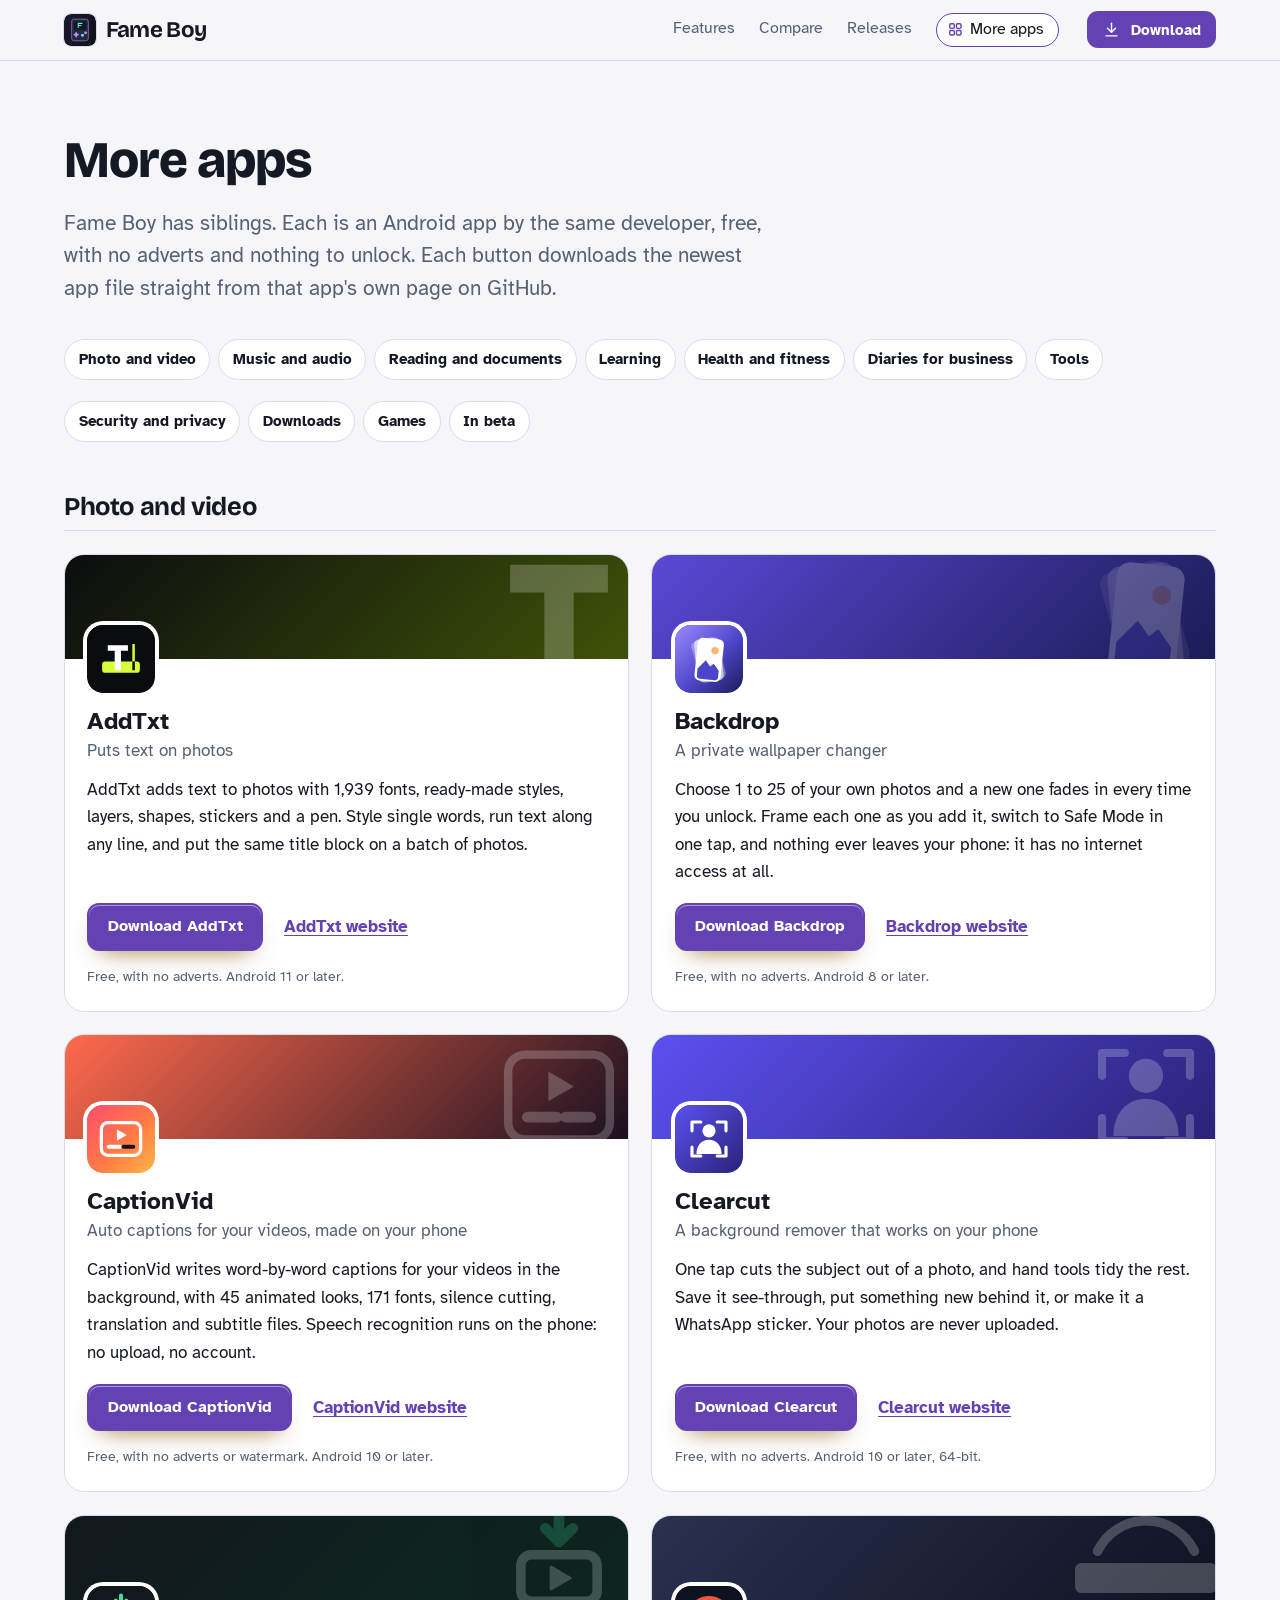
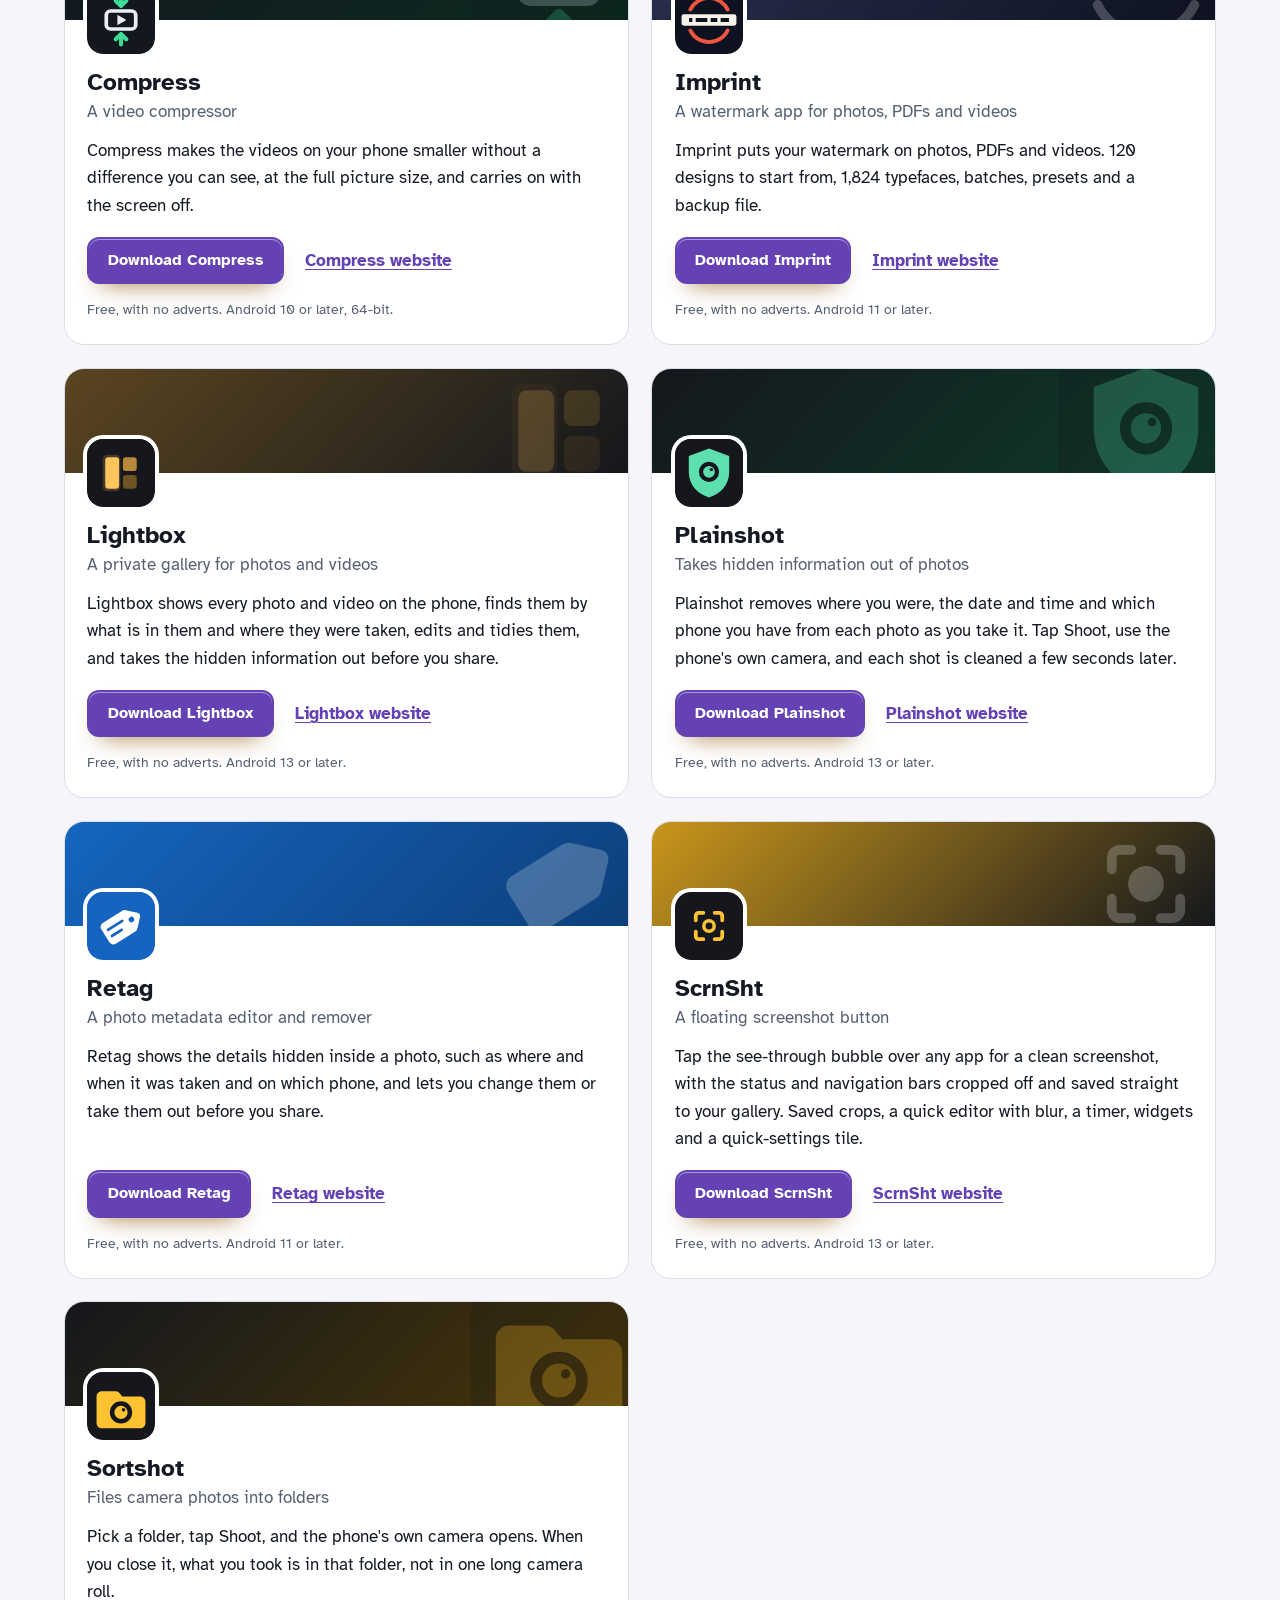
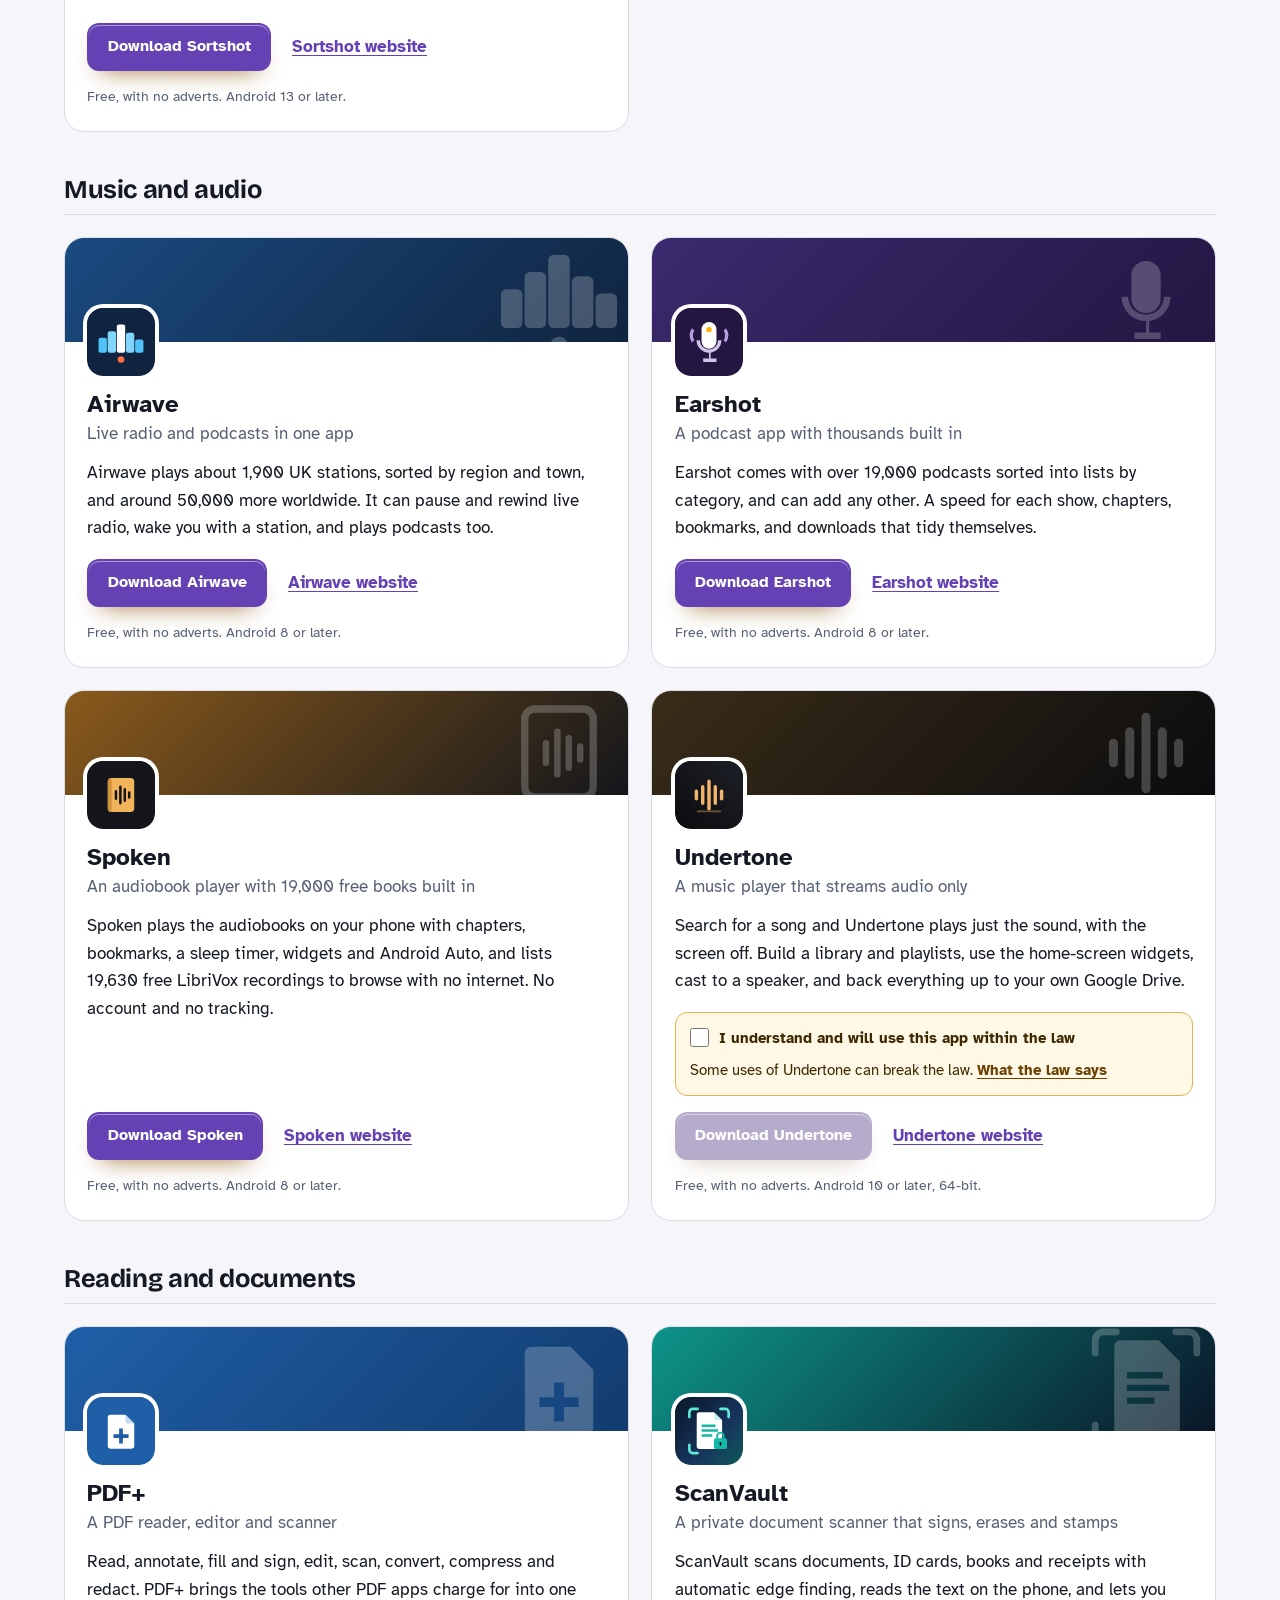
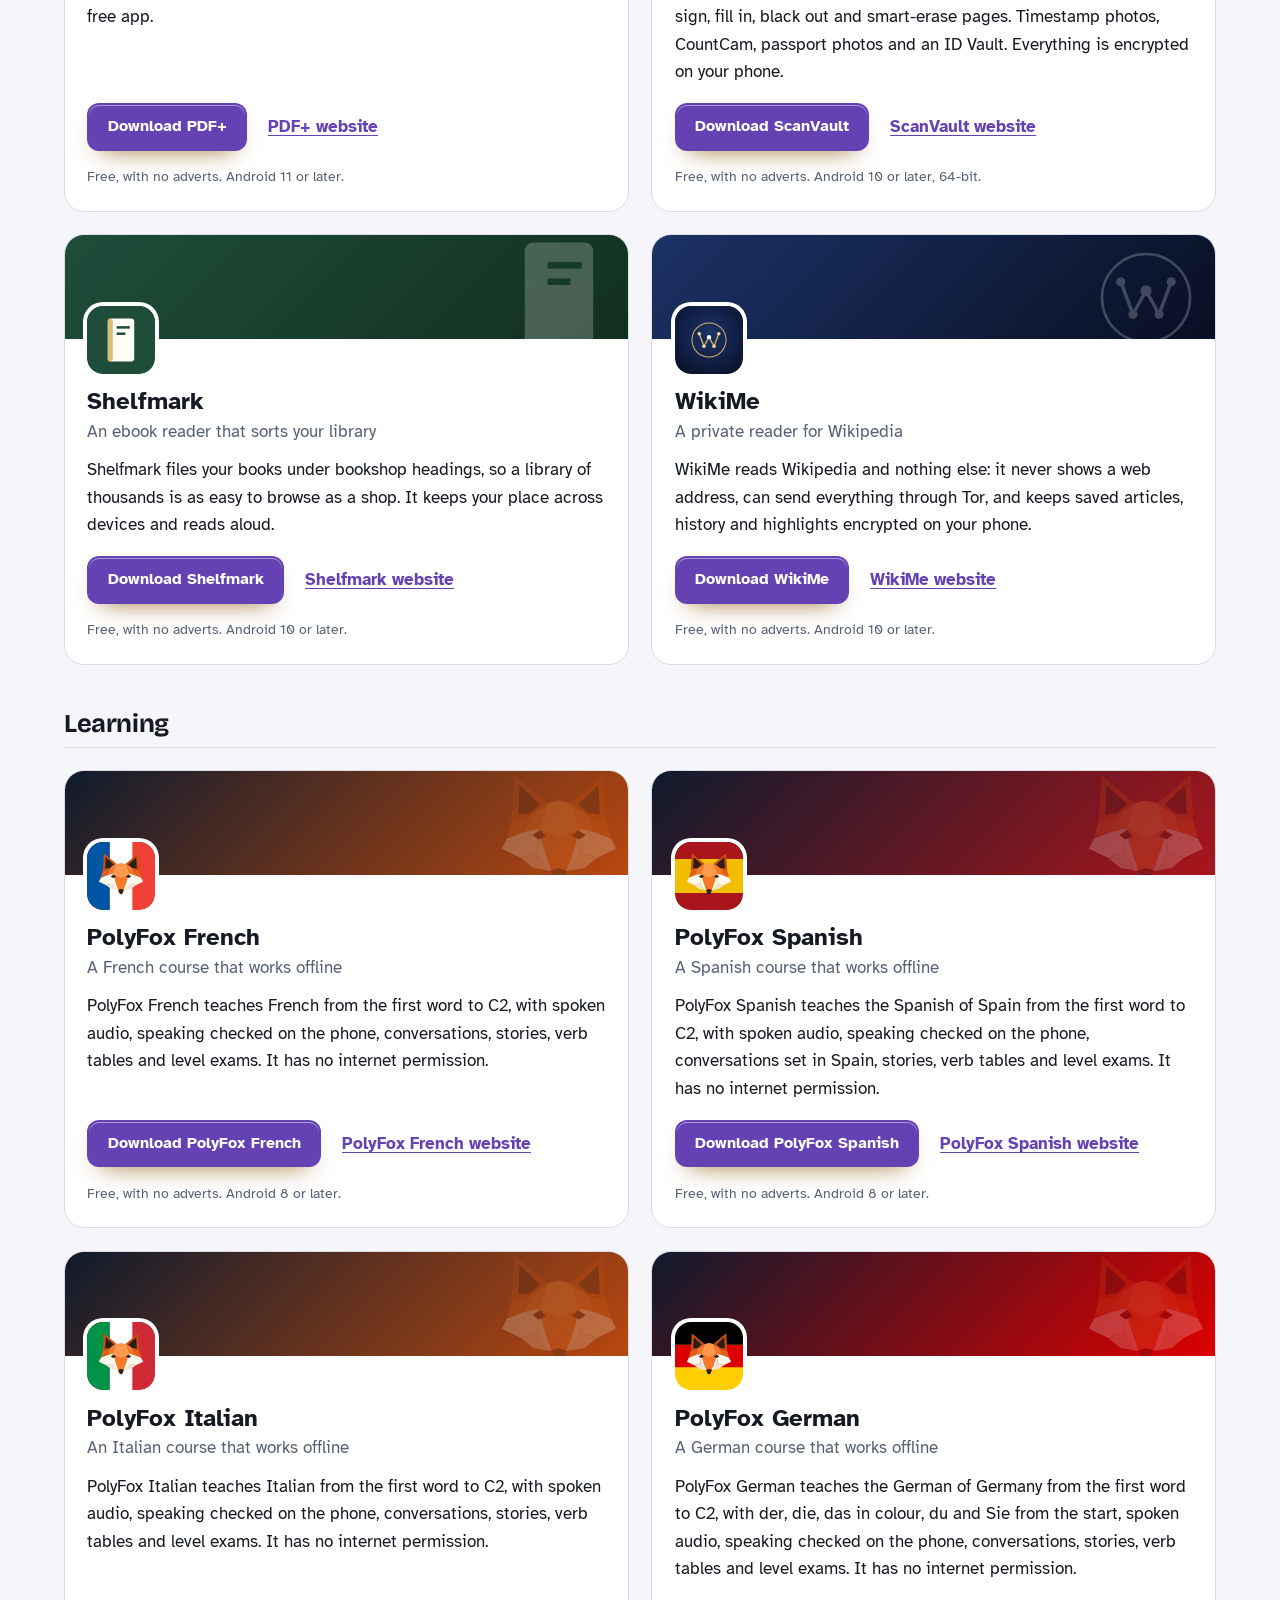
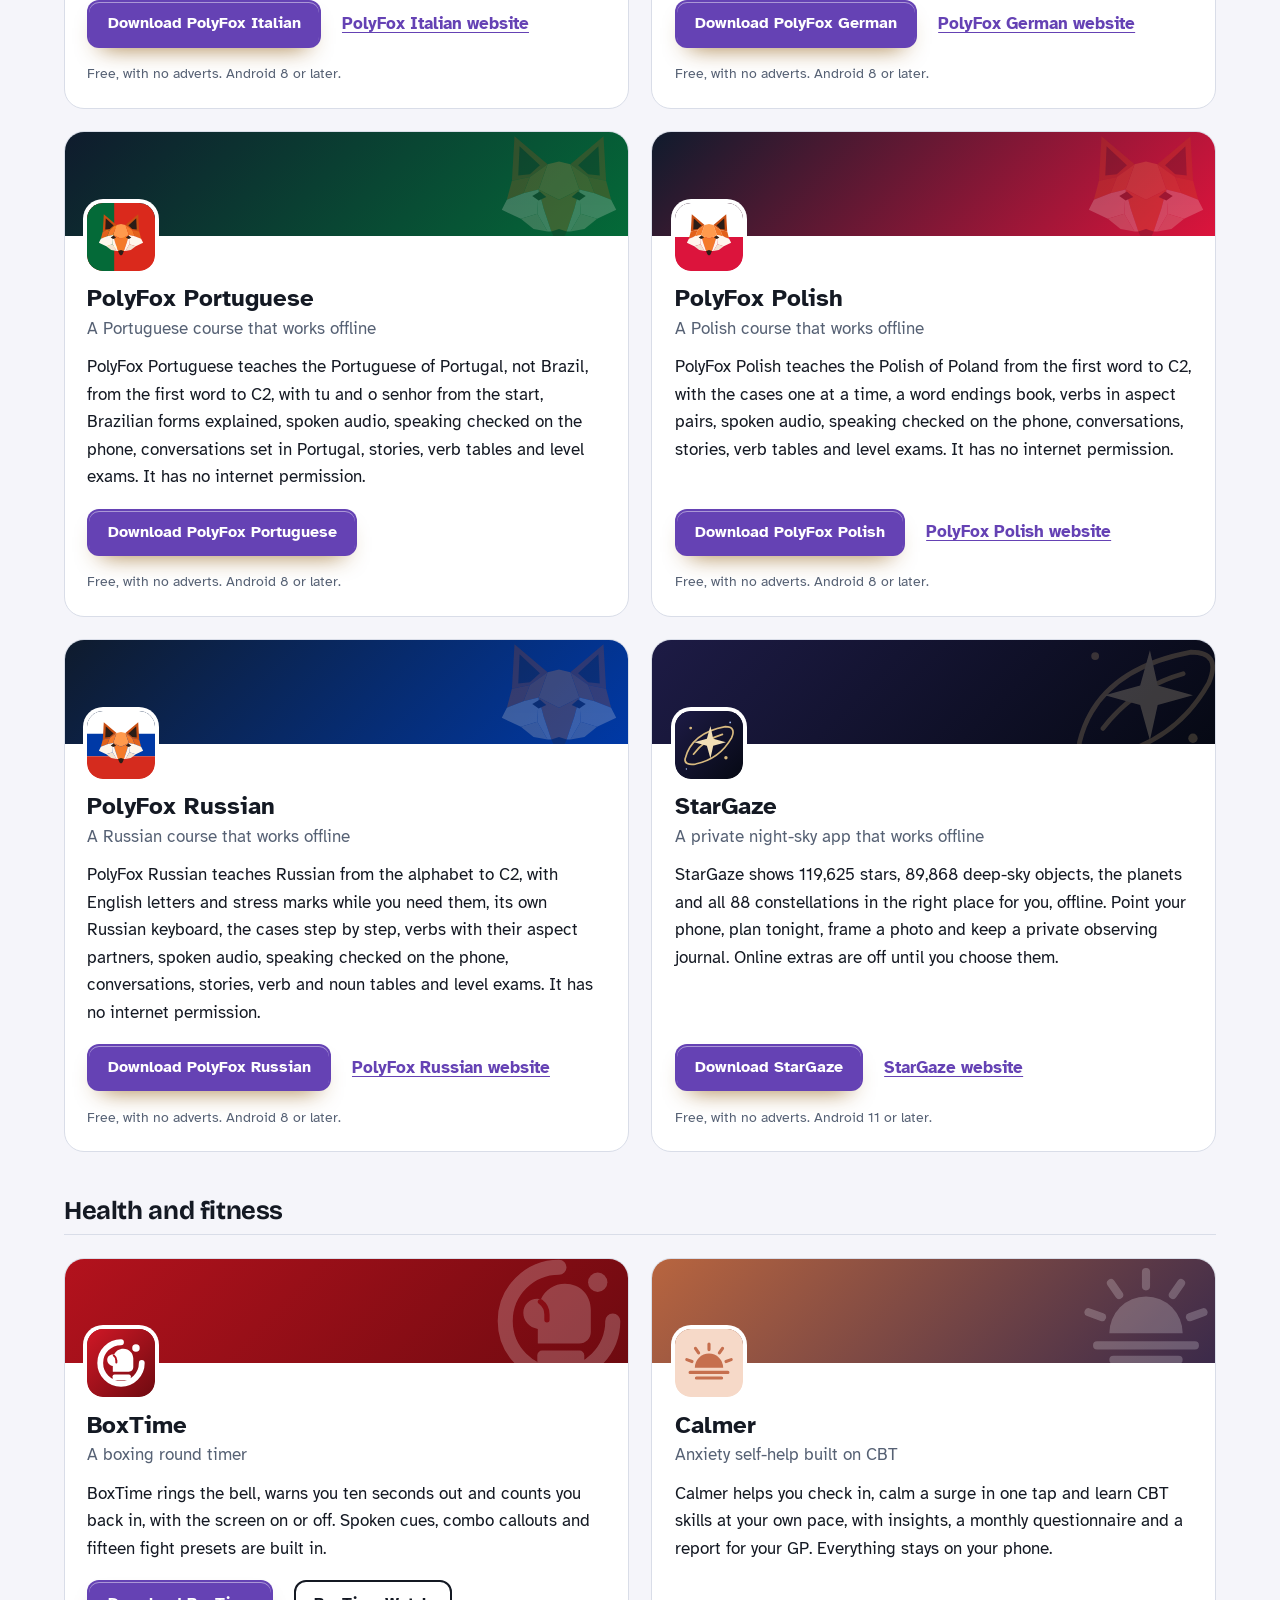
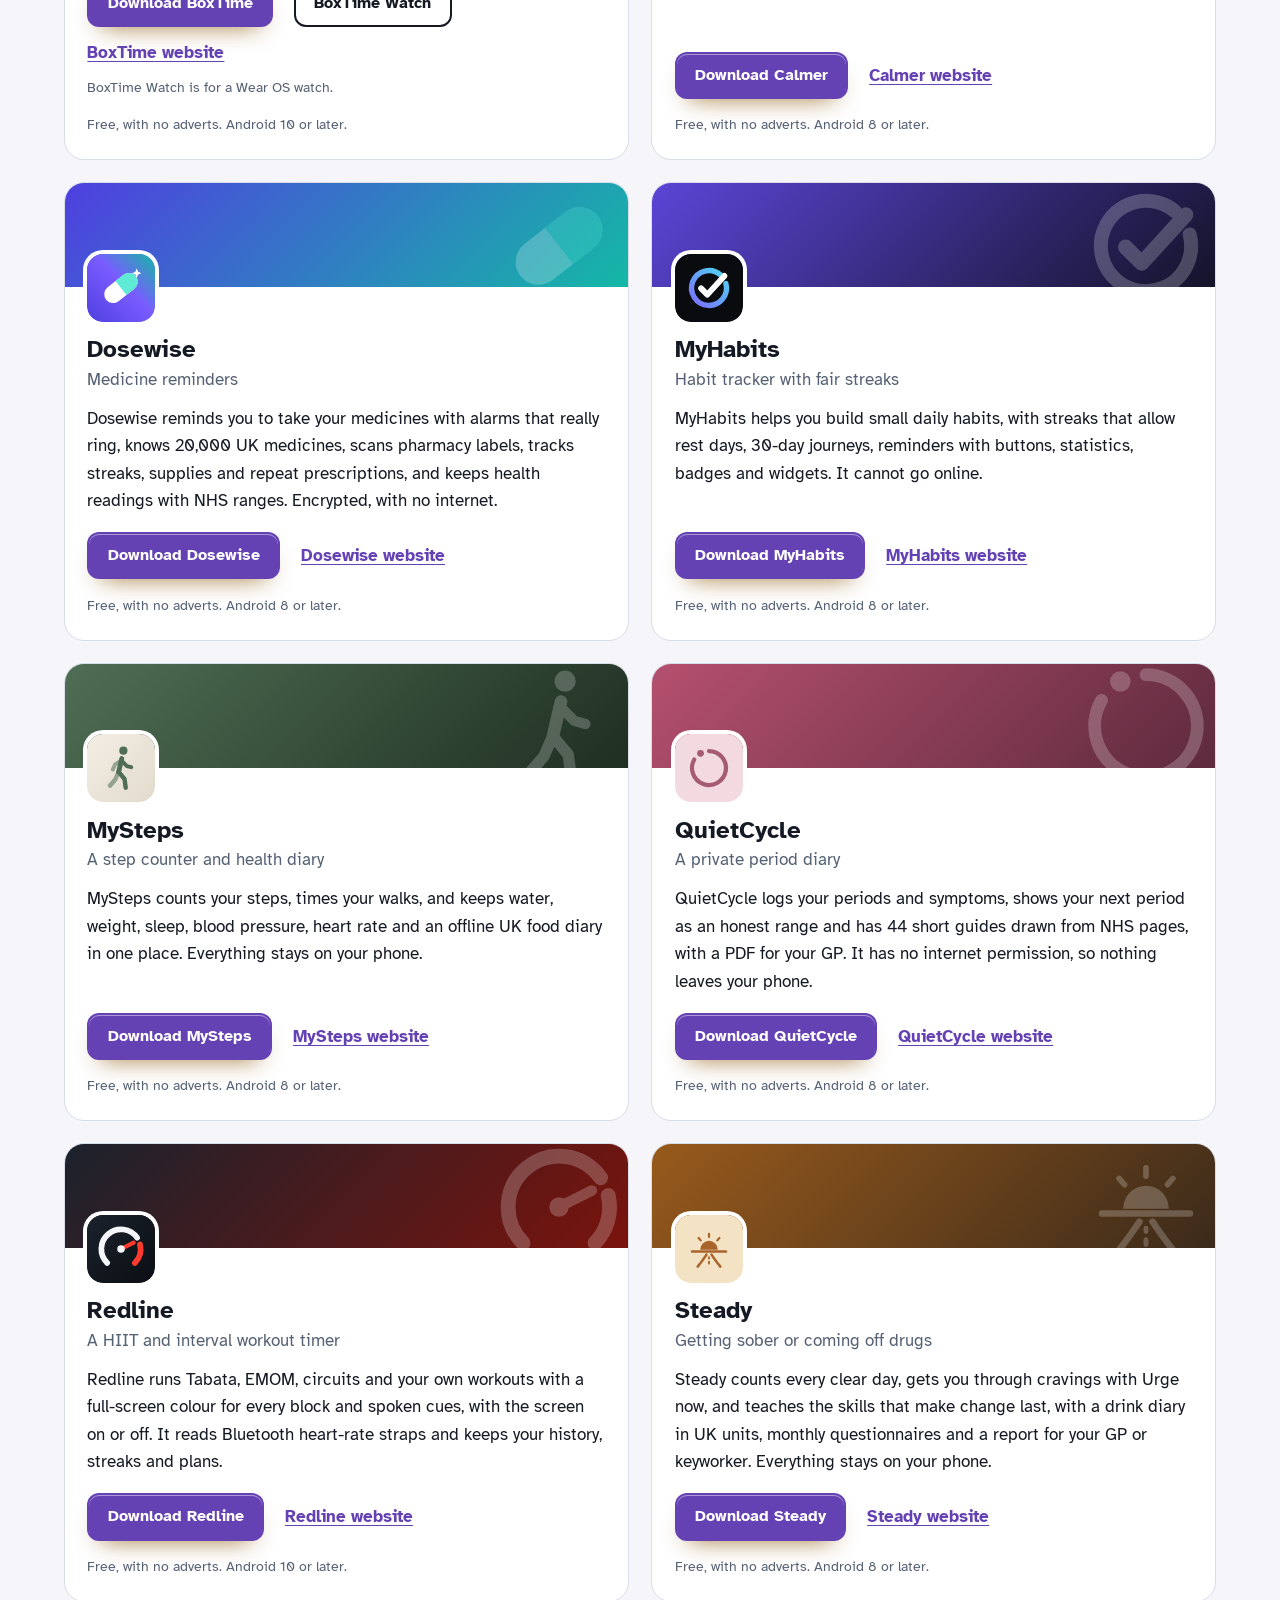
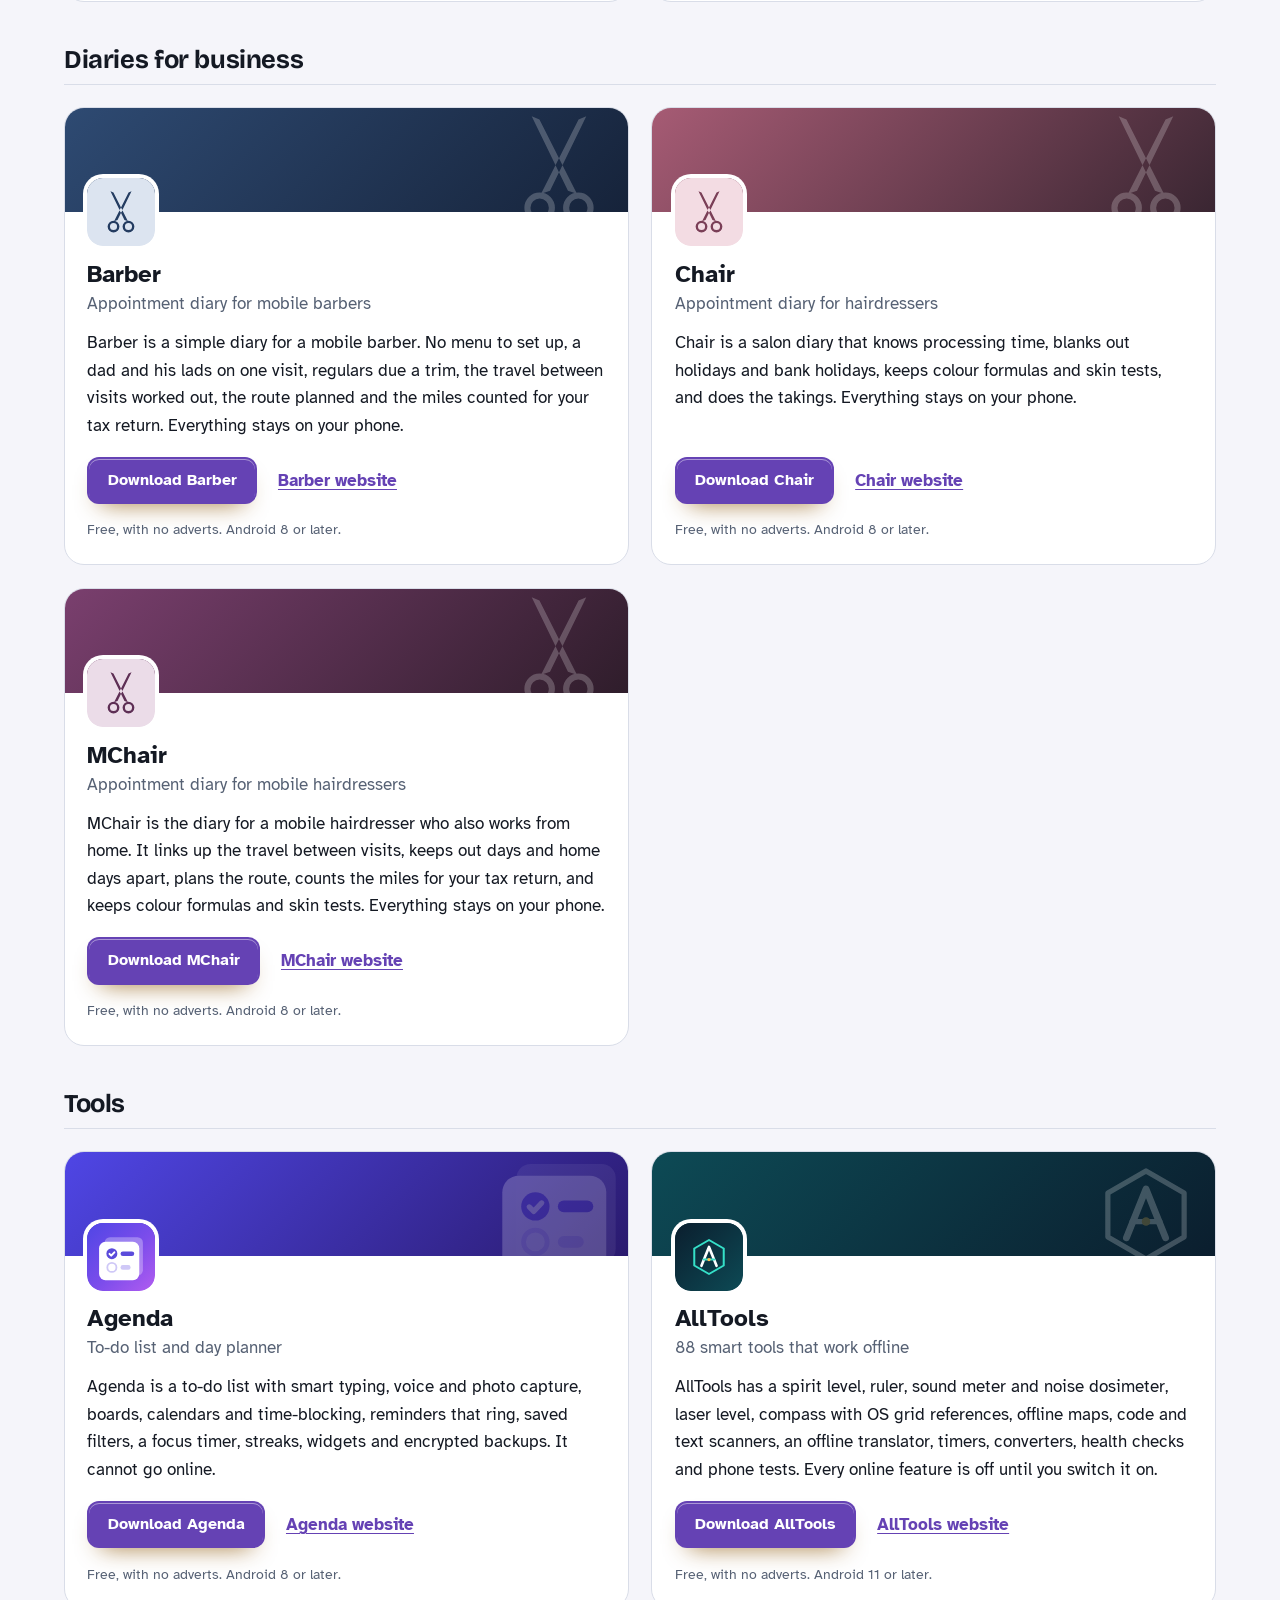
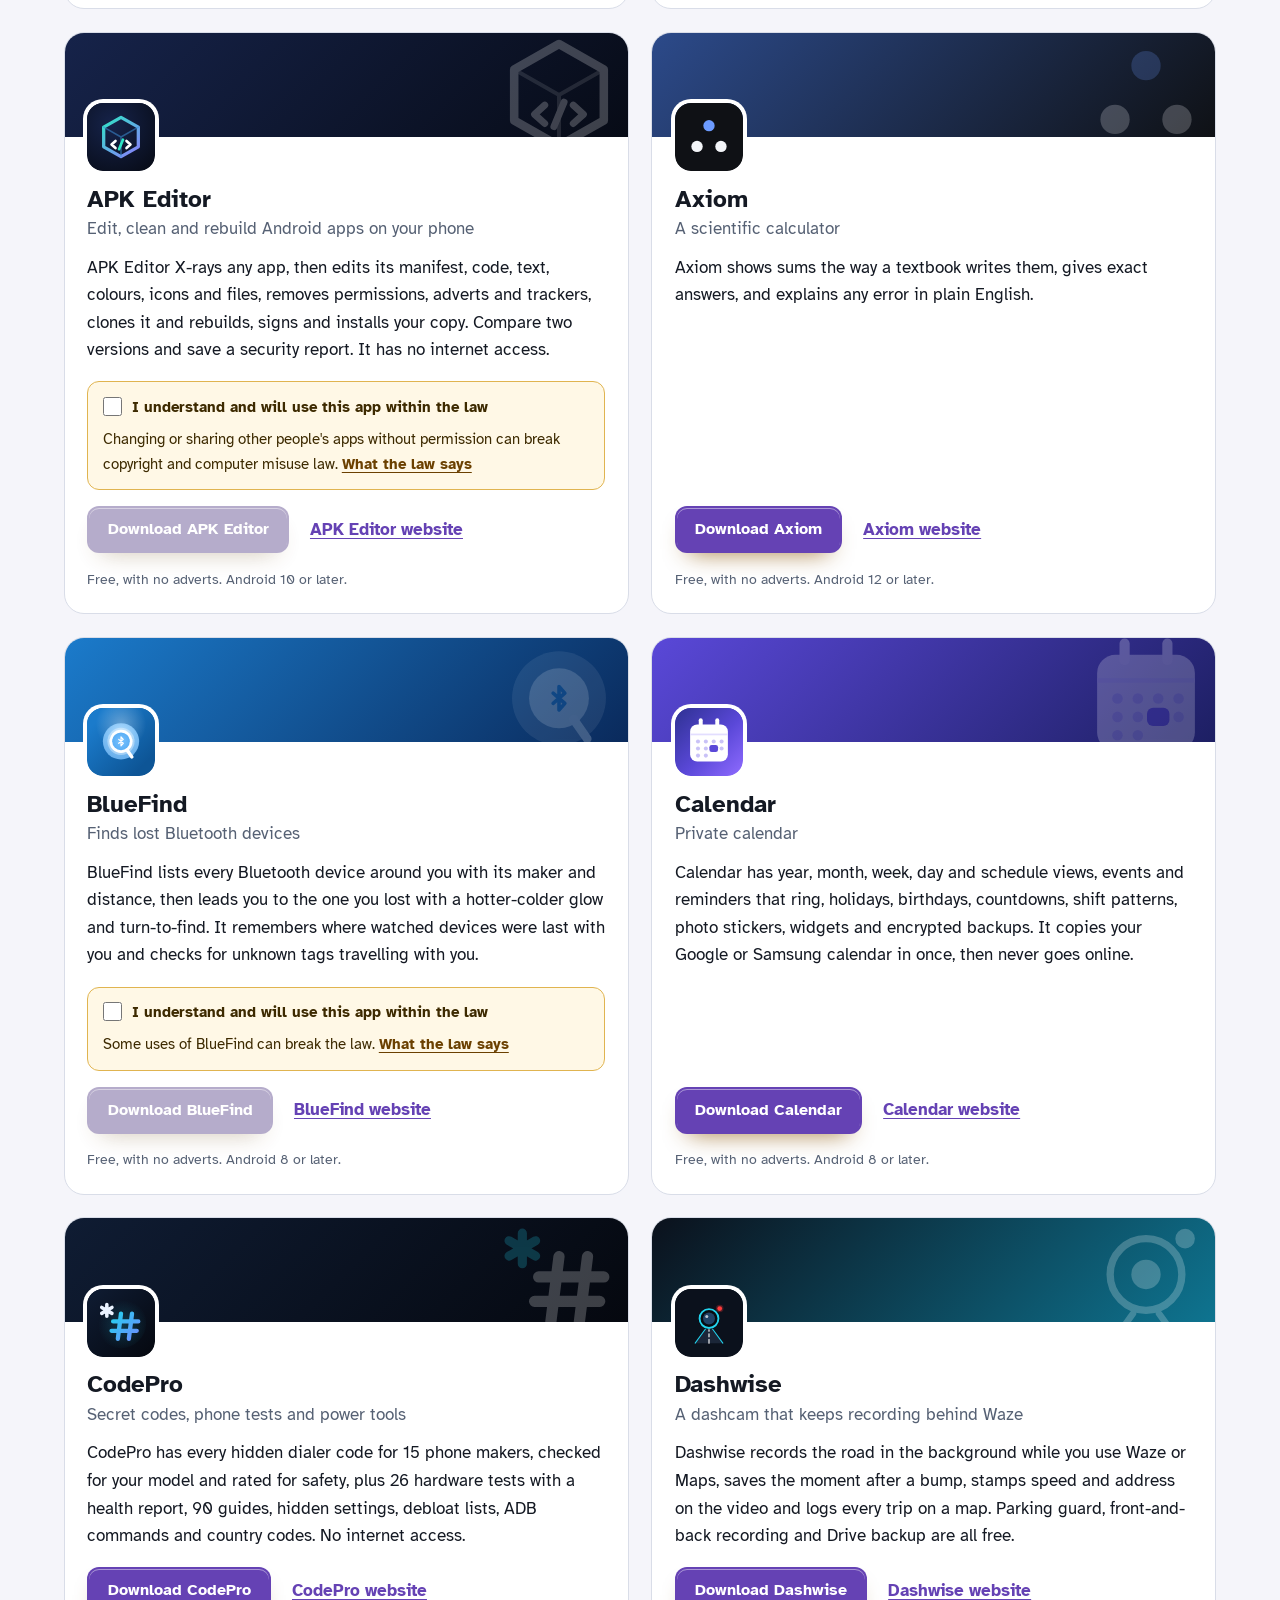
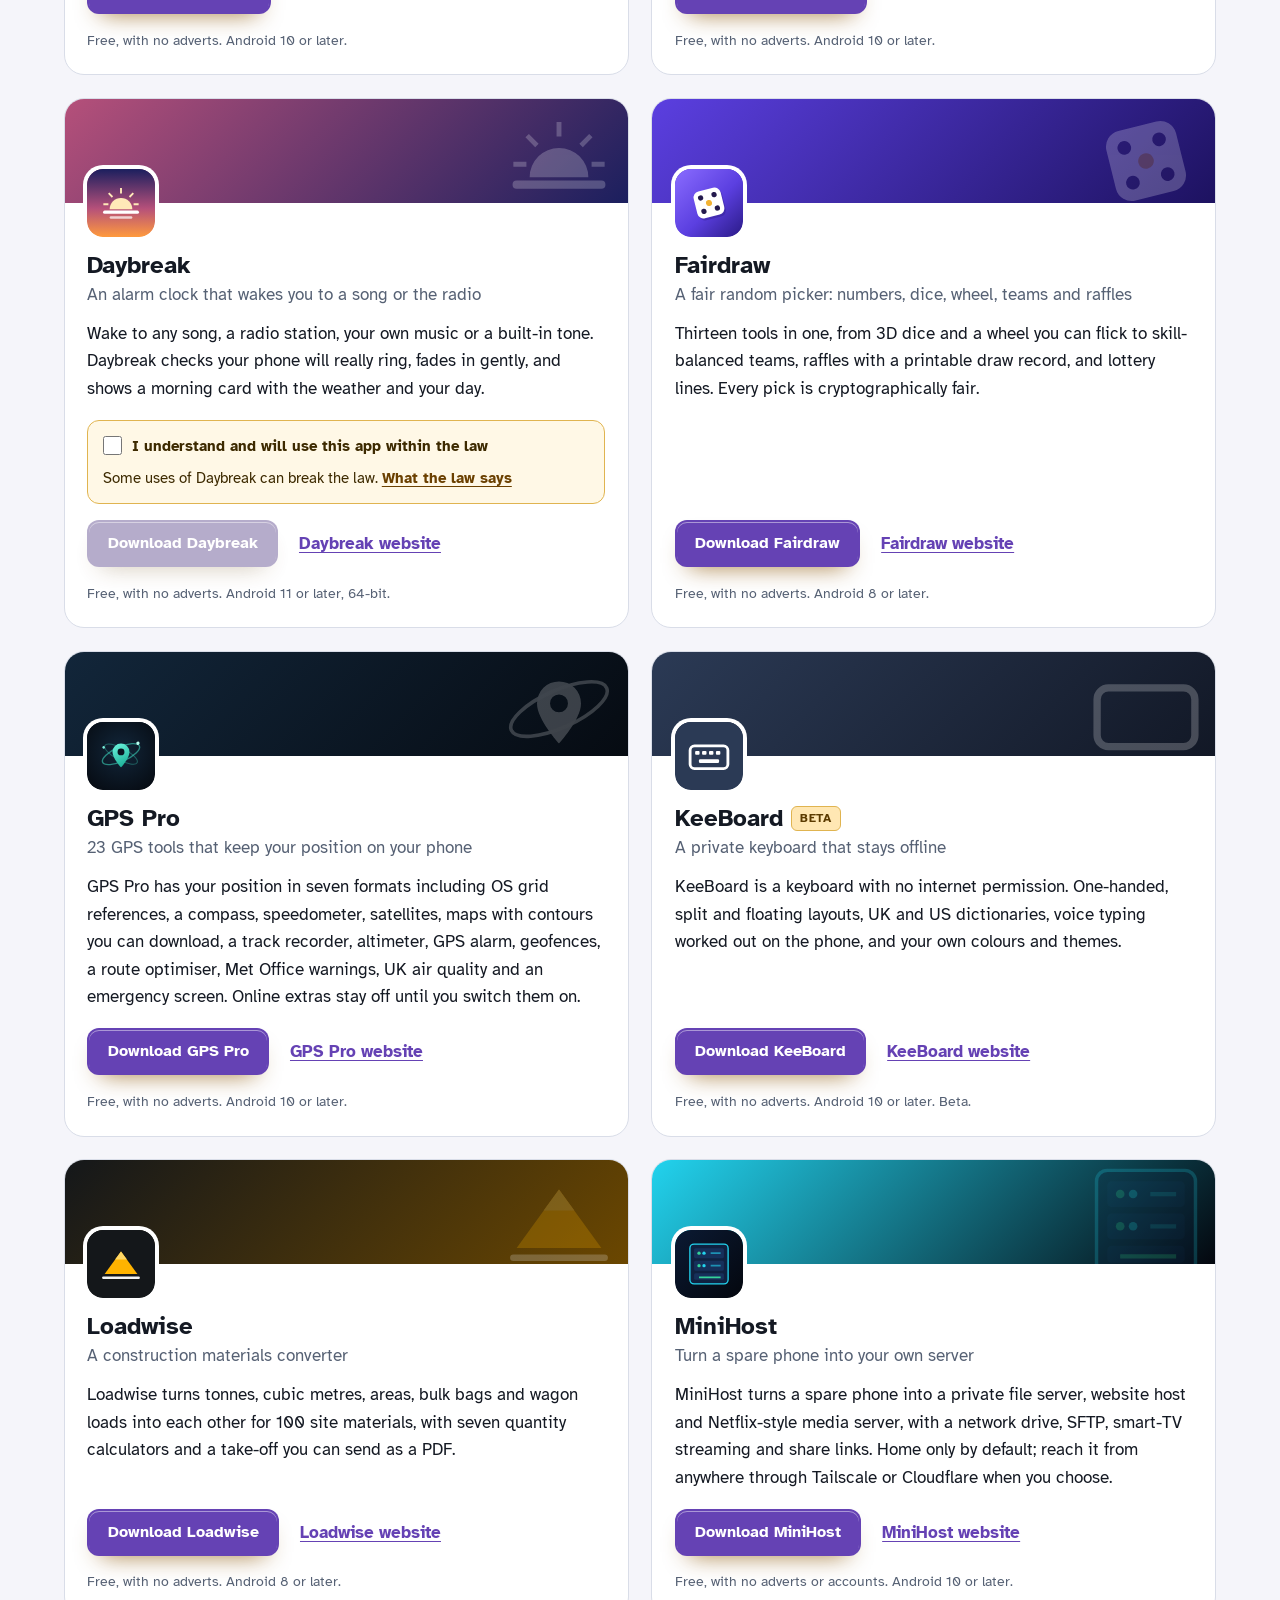
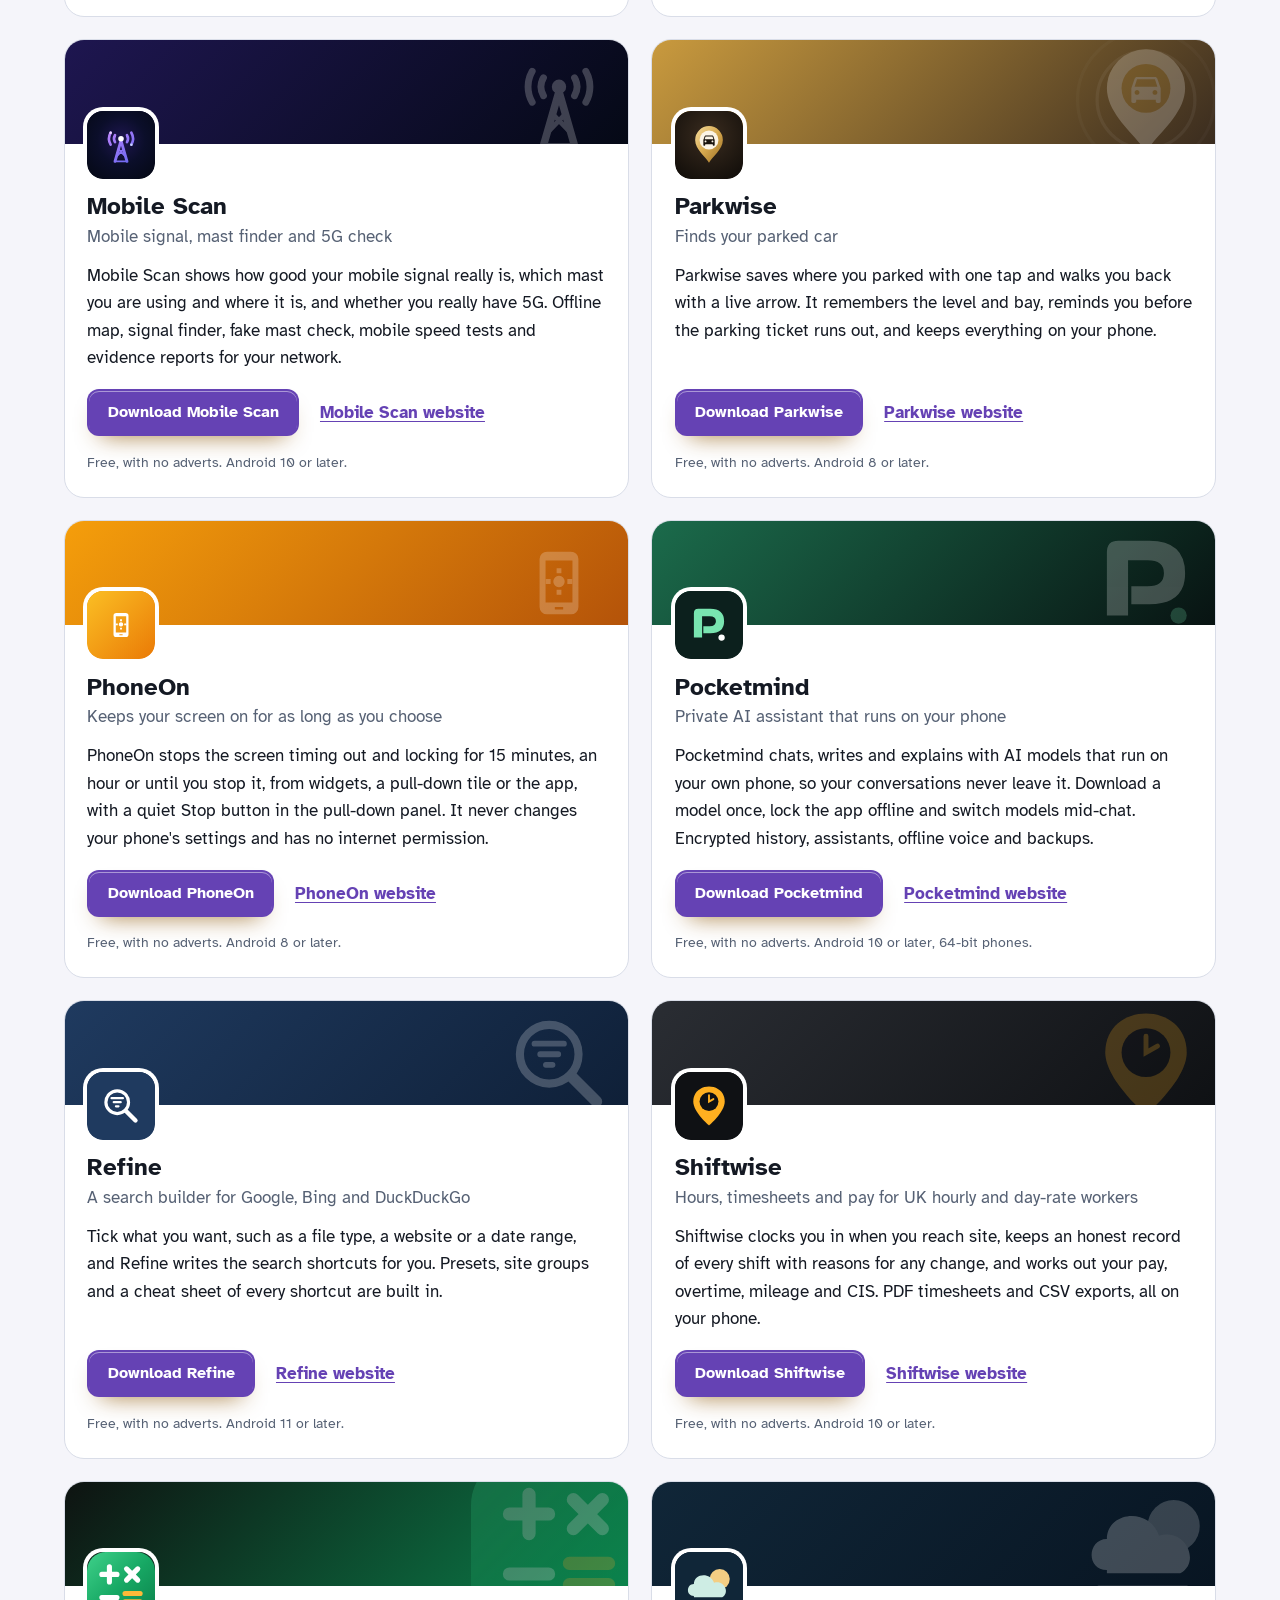
==== commit 43e83777: "More apps: add APK Editor" ====
--- a/more-apps.html
+++ b/more-apps.html
@@ -4,7 +4,7 @@
 <meta charset="utf-8">
 <meta name="viewport" content="width=device-width, initial-scale=1">
 <title>More free Android apps from the maker of Fame Boy</title>
-<meta name="description" content="All 94 free Android apps from the maker of Fame Boy, in one list by category, each with its download and a link to its website.">
+<meta name="description" content="All 95 free Android apps from the maker of Fame Boy, in one list by category, each with its download and a link to its website.">
 <meta name="author" content="Jonathan Jackson">
 <link rel="canonical" href="https://customgpter.github.io/fameboy/more-apps.html">
 <meta name="theme-color" content="#f5f5fa" media="(prefers-color-scheme: light)">
@@ -12,7 +12,7 @@
 <meta property="og:type" content="website">
 <meta property="og:site_name" content="Fame Boy">
 <meta property="og:title" content="More free Android apps from the maker of Fame Boy">
-<meta property="og:description" content="All 94 free Android apps from the maker of Fame Boy, in one list by category, each with its download and a link to its website.">
+<meta property="og:description" content="All 95 free Android apps from the maker of Fame Boy, in one list by category, each with its download and a link to its website.">
 <meta property="og:url" content="https://customgpter.github.io/fameboy/more-apps.html">
 <meta property="og:image" content="https://customgpter.github.io/fameboy/assets/og.png">
 <meta property="og:image:width" content="1200">
@@ -26,7 +26,7 @@
 <link rel="preload" href="./assets/fonts/atkinson-hyperlegible-latin-400-normal.woff2" as="font" type="font/woff2" crossorigin>
 <link rel="stylesheet" href="./assets/site.css?v=1">
 <link rel="stylesheet" href="./assets/house.css?v=1">
-<script type="application/ld+json">{"@context":"https://schema.org","@type":"ItemList","name":"Apps from the maker of Fame Boy","url":"https://customgpter.github.io/fameboy/more-apps.html","itemListElement":[{"@type":"ListItem","position":1,"name":"AddTxt","url":"https://customgpter.github.io/addtxt/"},{"@type":"ListItem","position":2,"name":"Backdrop","url":"https://customgpter.github.io/backdrop/"},{"@type":"ListItem","position":3,"name":"CaptionVid","url":"https://customgpter.github.io/captionvid/"},{"@type":"ListItem","position":4,"name":"Clearcut","url":"https://customgpter.github.io/clearcut/"},{"@type":"ListItem","position":5,"name":"Compress","url":"https://customgpter.github.io/compress/"},{"@type":"ListItem","position":6,"name":"Imprint","url":"https://customgpter.github.io/imprint/"},{"@type":"ListItem","position":7,"name":"Lightbox","url":"https://customgpter.github.io/lightbox/"},{"@type":"ListItem","position":8,"name":"Plainshot","url":"https://customgpter.github.io/plainshot/"},{"@type":"ListItem","position":9,"name":"Retag","url":"https://customgpter.github.io/retag/"},{"@type":"ListItem","position":10,"name":"ScrnSht","url":"https://customgpter.github.io/scrnsht/"},{"@type":"ListItem","position":11,"name":"Sortshot","url":"https://customgpter.github.io/sortshot/"},{"@type":"ListItem","position":12,"name":"Airwave","url":"https://customgpter.github.io/airwave/"},{"@type":"ListItem","position":13,"name":"Earshot","url":"https://customgpter.github.io/earshot/"},{"@type":"ListItem","position":14,"name":"Spoken","url":"https://customgpter.github.io/spoken/"},{"@type":"ListItem","position":15,"name":"Undertone","url":"https://customgpter.github.io/undertone/"},{"@type":"ListItem","position":16,"name":"PDF+","url":"https://customgpter.github.io/pdfplus/"},{"@type":"ListItem","position":17,"name":"ScanVault","url":"https://customgpter.github.io/scanvault/"},{"@type":"ListItem","position":18,"name":"Shelfmark","url":"https://customgpter.github.io/shelfmark/"},{"@type":"ListItem","position":19,"name":"WikiMe","url":"https://customgpter.github.io/wikime/"},{"@type":"ListItem","position":20,"name":"PolyFox French","url":"https://customgpter.github.io/polyfox/"},{"@type":"ListItem","position":21,"name":"PolyFox German","url":"https://customgpter.github.io/polyfox-german/"},{"@type":"ListItem","position":22,"name":"PolyFox Polish","url":"https://customgpter.github.io/polyfox-polish/"},{"@type":"ListItem","position":23,"name":"PolyFox Russian","url":"https://customgpter.github.io/polyfox-russian/"},{"@type":"ListItem","position":24,"name":"StarGaze","url":"https://customgpter.github.io/stargaze/"},{"@type":"ListItem","position":25,"name":"BoxTime","url":"https://customgpter.github.io/boxtime/"},{"@type":"ListItem","position":26,"name":"Calmer","url":"https://customgpter.github.io/calmer/"},{"@type":"ListItem","position":27,"name":"Dosewise","url":"https://customgpter.github.io/dosewise/"},{"@type":"ListItem","position":28,"name":"MyHabits","url":"https://customgpter.github.io/myhabits/"},{"@type":"ListItem","position":29,"name":"MySteps","url":"https://customgpter.github.io/mysteps/"},{"@type":"ListItem","position":30,"name":"QuietCycle","url":"https://customgpter.github.io/quietcycle/"},{"@type":"ListItem","position":31,"name":"Redline","url":"https://customgpter.github.io/redline/"},{"@type":"ListItem","position":32,"name":"Steady","url":"https://customgpter.github.io/steady/"},{"@type":"ListItem","position":33,"name":"Barber","url":"https://customgpter.github.io/barber/"},{"@type":"ListItem","position":34,"name":"Chair","url":"https://customgpter.github.io/chair/"},{"@type":"ListItem","position":35,"name":"MChair","url":"https://customgpter.github.io/mchair/"},{"@type":"ListItem","position":36,"name":"Agenda","url":"https://customgpter.github.io/agenda/"},{"@type":"ListItem","position":37,"name":"AllTools","url":"https://customgpter.github.io/alltools/"},{"@type":"ListItem","position":38,"name":"Axiom","url":"https://customgpter.github.io/axiom/"},{"@type":"ListItem","position":39,"name":"BlueFind","url":"https://customgpter.github.io/bluefind/"},{"@type":"ListItem","position":40,"name":"Calendar","url":"https://customgpter.github.io/calendar/"},{"@type":"ListItem","position":41,"name":"CodePro","url":"https://customgpter.github.io/codepro/"},{"@type":"ListItem","position":42,"name":"Dashwise","url":"https://customgpter.github.io/dashwise/"},{"@type":"ListItem","position":43,"name":"Daybreak","url":"https://customgpter.github.io/daybreak/"},{"@type":"ListItem","position":44,"name":"Fairdraw","url":"https://customgpter.github.io/fairdraw/"},{"@type":"ListItem","position":45,"name":"GPS Pro","url":"https://customgpter.github.io/gpspro/"},{"@type":"ListItem","position":46,"name":"KeeBoard","url":"https://customgpter.github.io/keeboard/"},{"@type":"ListItem","position":47,"name":"Loadwise","url":"https://customgpter.github.io/loadwise/"},{"@type":"ListItem","position":48,"name":"MiniHost","url":"https://customgpter.github.io/minihost/"},{"@type":"ListItem","position":49,"name":"Mobile Scan","url":"https://customgpter.github.io/mobilescan/"},{"@type":"ListItem","position":50,"name":"Parkwise","url":"https://customgpter.github.io/parkwise/"},{"@type":"ListItem","position":51,"name":"Pocketmind","url":"https://customgpter.github.io/pocketmind/"},{"@type":"ListItem","position":52,"name":"Refine","url":"https://customgpter.github.io/refine/"},{"@type":"ListItem","position":53,"name":"Shiftwise","url":"https://customgpter.github.io/shiftwise/"},{"@type":"ListItem","position":54,"name":"SimpleCalc","url":"https://customgpter.github.io/simplecalc/"},{"@type":"ListItem","position":55,"name":"Skyline","url":"https://customgpter.github.io/skyline/"},{"@type":"ListItem","position":56,"name":"Slipway","url":"https://customgpter.github.io/slipway/"},{"@type":"ListItem","position":57,"name":"Tagger","url":"https://customgpter.github.io/tagger/"},{"@type":"ListItem","position":58,"name":"TotalClean","url":"https://customgpter.github.io/totalclean/"},{"@type":"ListItem","position":59,"name":"TVLink","url":"https://customgpter.github.io/tvlink/"},{"@type":"ListItem","position":60,"name":"Unbox","url":"https://customgpter.github.io/unbox/"},{"@type":"ListItem","position":61,"name":"WhatsKeep","url":"https://customgpter.github.io/whatskeep/"},{"@type":"ListItem","position":62,"name":"WiFi Scan","url":"https://customgpter.github.io/wifiscan/"},{"@type":"ListItem","position":63,"name":"Auditly","url":"https://customgpter.github.io/auditly/"},{"@type":"ListItem","position":64,"name":"Backchannel","url":"https://customgpter.github.io/backchannel/"},{"@type":"ListItem","position":65,"name":"ENotes","url":"https://customgpter.github.io/enotes/"},{"@type":"ListItem","position":66,"name":"FindMe","url":"https://customgpter.github.io/findme/"},{"@type":"ListItem","position":67,"name":"iLock","url":"https://customgpter.github.io/ilock/"},{"@type":"ListItem","position":68,"name":"ImSafe","url":"https://customgpter.github.io/imsafe/"},{"@type":"ListItem","position":69,"name":"IShred","url":"https://customgpter.github.io/ishred/"},{"@type":"ListItem","position":70,"name":"LockBox","url":"https://customgpter.github.io/lockbox/"},{"@type":"ListItem","position":71,"name":"PassVault","url":"https://customgpter.github.io/passvault/"},{"@type":"ListItem","position":72,"name":"SpyFind","url":"https://customgpter.github.io/spyfind/"},{"@type":"ListItem","position":73,"name":"TextWipe","url":"https://customgpter.github.io/textwipe/"},{"@type":"ListItem","position":74,"name":"Tracewire","url":"https://customgpter.github.io/tracewire/"},{"@type":"ListItem","position":75,"name":"Vigil","url":"https://customgpter.github.io/vigil/"},{"@type":"ListItem","position":76,"name":"Grab","url":"https://customgpter.github.io/grab/"},{"@type":"ListItem","position":77,"name":"Swarm","url":"https://customgpter.github.io/swarm/"},{"@type":"ListItem","position":78,"name":"Plane Games","url":"https://customgpter.github.io/plane-games/"},{"@type":"ListItem","position":79,"name":"Ninefold","url":"https://customgpter.github.io/ninefold/"},{"@type":"ListItem","position":80,"name":"Cubewise","url":"https://customgpter.github.io/cubewise/"},{"@type":"ListItem","position":81,"name":"Tilewise","url":"https://customgpter.github.io/tilewise/"},{"@type":"ListItem","position":82,"name":"Letterwise","url":"https://customgpter.github.io/letterwise/"},{"@type":"ListItem","position":83,"name":"Kingside","url":"https://customgpter.github.io/kingside/"},{"@type":"ListItem","position":84,"name":"Deckhand","url":"https://customgpter.github.io/deckhand/"},{"@type":"ListItem","position":85,"name":"SNESForge","url":"https://customgpter.github.io/snesforge/"},{"@type":"ListItem","position":86,"name":"Fame Boy","url":"https://customgpter.github.io/fameboy/"},{"@type":"ListItem","position":87,"name":"PSPPro","url":"https://customgpter.github.io/psppro/"},{"@type":"ListItem","position":88,"name":"MegaGen","url":"https://customgpter.github.io/megagen/"},{"@type":"ListItem","position":89,"name":"QVR","url":"https://customgpter.github.io/qvr/"},{"@type":"ListItem","position":90,"name":"QVR Watch","url":"https://customgpter.github.io/qvr-watch/"},{"@type":"ListItem","position":91,"name":"QVRLite","url":"https://customgpter.github.io/qvrlite/"},{"@type":"ListItem","position":92,"name":"Onionz","url":"https://customgpter.github.io/onionz/"},{"@type":"ListItem","position":93,"name":"OnionzWeb","url":"https://customgpter.github.io/onionzweb/"}]}</script>
+<script type="application/ld+json">{"@context":"https://schema.org","@type":"ItemList","name":"Apps from the maker of Fame Boy","url":"https://customgpter.github.io/fameboy/more-apps.html","itemListElement":[{"@type":"ListItem","position":1,"name":"AddTxt","url":"https://customgpter.github.io/addtxt/"},{"@type":"ListItem","position":2,"name":"Backdrop","url":"https://customgpter.github.io/backdrop/"},{"@type":"ListItem","position":3,"name":"CaptionVid","url":"https://customgpter.github.io/captionvid/"},{"@type":"ListItem","position":4,"name":"Clearcut","url":"https://customgpter.github.io/clearcut/"},{"@type":"ListItem","position":5,"name":"Compress","url":"https://customgpter.github.io/compress/"},{"@type":"ListItem","position":6,"name":"Imprint","url":"https://customgpter.github.io/imprint/"},{"@type":"ListItem","position":7,"name":"Lightbox","url":"https://customgpter.github.io/lightbox/"},{"@type":"ListItem","position":8,"name":"Plainshot","url":"https://customgpter.github.io/plainshot/"},{"@type":"ListItem","position":9,"name":"Retag","url":"https://customgpter.github.io/retag/"},{"@type":"ListItem","position":10,"name":"ScrnSht","url":"https://customgpter.github.io/scrnsht/"},{"@type":"ListItem","position":11,"name":"Sortshot","url":"https://customgpter.github.io/sortshot/"},{"@type":"ListItem","position":12,"name":"Airwave","url":"https://customgpter.github.io/airwave/"},{"@type":"ListItem","position":13,"name":"Earshot","url":"https://customgpter.github.io/earshot/"},{"@type":"ListItem","position":14,"name":"Spoken","url":"https://customgpter.github.io/spoken/"},{"@type":"ListItem","position":15,"name":"Undertone","url":"https://customgpter.github.io/undertone/"},{"@type":"ListItem","position":16,"name":"PDF+","url":"https://customgpter.github.io/pdfplus/"},{"@type":"ListItem","position":17,"name":"ScanVault","url":"https://customgpter.github.io/scanvault/"},{"@type":"ListItem","position":18,"name":"Shelfmark","url":"https://customgpter.github.io/shelfmark/"},{"@type":"ListItem","position":19,"name":"WikiMe","url":"https://customgpter.github.io/wikime/"},{"@type":"ListItem","position":20,"name":"PolyFox French","url":"https://customgpter.github.io/polyfox/"},{"@type":"ListItem","position":21,"name":"PolyFox German","url":"https://customgpter.github.io/polyfox-german/"},{"@type":"ListItem","position":22,"name":"PolyFox Polish","url":"https://customgpter.github.io/polyfox-polish/"},{"@type":"ListItem","position":23,"name":"PolyFox Russian","url":"https://customgpter.github.io/polyfox-russian/"},{"@type":"ListItem","position":24,"name":"StarGaze","url":"https://customgpter.github.io/stargaze/"},{"@type":"ListItem","position":25,"name":"BoxTime","url":"https://customgpter.github.io/boxtime/"},{"@type":"ListItem","position":26,"name":"Calmer","url":"https://customgpter.github.io/calmer/"},{"@type":"ListItem","position":27,"name":"Dosewise","url":"https://customgpter.github.io/dosewise/"},{"@type":"ListItem","position":28,"name":"MyHabits","url":"https://customgpter.github.io/myhabits/"},{"@type":"ListItem","position":29,"name":"MySteps","url":"https://customgpter.github.io/mysteps/"},{"@type":"ListItem","position":30,"name":"QuietCycle","url":"https://customgpter.github.io/quietcycle/"},{"@type":"ListItem","position":31,"name":"Redline","url":"https://customgpter.github.io/redline/"},{"@type":"ListItem","position":32,"name":"Steady","url":"https://customgpter.github.io/steady/"},{"@type":"ListItem","position":33,"name":"Barber","url":"https://customgpter.github.io/barber/"},{"@type":"ListItem","position":34,"name":"Chair","url":"https://customgpter.github.io/chair/"},{"@type":"ListItem","position":35,"name":"MChair","url":"https://customgpter.github.io/mchair/"},{"@type":"ListItem","position":36,"name":"Agenda","url":"https://customgpter.github.io/agenda/"},{"@type":"ListItem","position":37,"name":"AllTools","url":"https://customgpter.github.io/alltools/"},{"@type":"ListItem","position":38,"name":"APK Editor","url":"https://customgpter.github.io/apkeditor/"},{"@type":"ListItem","position":39,"name":"Axiom","url":"https://customgpter.github.io/axiom/"},{"@type":"ListItem","position":40,"name":"BlueFind","url":"https://customgpter.github.io/bluefind/"},{"@type":"ListItem","position":41,"name":"Calendar","url":"https://customgpter.github.io/calendar/"},{"@type":"ListItem","position":42,"name":"CodePro","url":"https://customgpter.github.io/codepro/"},{"@type":"ListItem","position":43,"name":"Dashwise","url":"https://customgpter.github.io/dashwise/"},{"@type":"ListItem","position":44,"name":"Daybreak","url":"https://customgpter.github.io/daybreak/"},{"@type":"ListItem","position":45,"name":"Fairdraw","url":"https://customgpter.github.io/fairdraw/"},{"@type":"ListItem","position":46,"name":"GPS Pro","url":"https://customgpter.github.io/gpspro/"},{"@type":"ListItem","position":47,"name":"KeeBoard","url":"https://customgpter.github.io/keeboard/"},{"@type":"ListItem","position":48,"name":"Loadwise","url":"https://customgpter.github.io/loadwise/"},{"@type":"ListItem","position":49,"name":"MiniHost","url":"https://customgpter.github.io/minihost/"},{"@type":"ListItem","position":50,"name":"Mobile Scan","url":"https://customgpter.github.io/mobilescan/"},{"@type":"ListItem","position":51,"name":"Parkwise","url":"https://customgpter.github.io/parkwise/"},{"@type":"ListItem","position":52,"name":"Pocketmind","url":"https://customgpter.github.io/pocketmind/"},{"@type":"ListItem","position":53,"name":"Refine","url":"https://customgpter.github.io/refine/"},{"@type":"ListItem","position":54,"name":"Shiftwise","url":"https://customgpter.github.io/shiftwise/"},{"@type":"ListItem","position":55,"name":"SimpleCalc","url":"https://customgpter.github.io/simplecalc/"},{"@type":"ListItem","position":56,"name":"Skyline","url":"https://customgpter.github.io/skyline/"},{"@type":"ListItem","position":57,"name":"Slipway","url":"https://customgpter.github.io/slipway/"},{"@type":"ListItem","position":58,"name":"Tagger","url":"https://customgpter.github.io/tagger/"},{"@type":"ListItem","position":59,"name":"TotalClean","url":"https://customgpter.github.io/totalclean/"},{"@type":"ListItem","position":60,"name":"TVLink","url":"https://customgpter.github.io/tvlink/"},{"@type":"ListItem","position":61,"name":"Unbox","url":"https://customgpter.github.io/unbox/"},{"@type":"ListItem","position":62,"name":"WhatsKeep","url":"https://customgpter.github.io/whatskeep/"},{"@type":"ListItem","position":63,"name":"WiFi Scan","url":"https://customgpter.github.io/wifiscan/"},{"@type":"ListItem","position":64,"name":"Auditly","url":"https://customgpter.github.io/auditly/"},{"@type":"ListItem","position":65,"name":"Backchannel","url":"https://customgpter.github.io/backchannel/"},{"@type":"ListItem","position":66,"name":"ENotes","url":"https://customgpter.github.io/enotes/"},{"@type":"ListItem","position":67,"name":"FindMe","url":"https://customgpter.github.io/findme/"},{"@type":"ListItem","position":68,"name":"iLock","url":"https://customgpter.github.io/ilock/"},{"@type":"ListItem","position":69,"name":"ImSafe","url":"https://customgpter.github.io/imsafe/"},{"@type":"ListItem","position":70,"name":"IShred","url":"https://customgpter.github.io/ishred/"},{"@type":"ListItem","position":71,"name":"LockBox","url":"https://customgpter.github.io/lockbox/"},{"@type":"ListItem","position":72,"name":"PassVault","url":"https://customgpter.github.io/passvault/"},{"@type":"ListItem","position":73,"name":"SpyFind","url":"https://customgpter.github.io/spyfind/"},{"@type":"ListItem","position":74,"name":"TextWipe","url":"https://customgpter.github.io/textwipe/"},{"@type":"ListItem","position":75,"name":"Tracewire","url":"https://customgpter.github.io/tracewire/"},{"@type":"ListItem","position":76,"name":"Vigil","url":"https://customgpter.github.io/vigil/"},{"@type":"ListItem","position":77,"name":"Grab","url":"https://customgpter.github.io/grab/"},{"@type":"ListItem","position":78,"name":"Swarm","url":"https://customgpter.github.io/swarm/"},{"@type":"ListItem","position":79,"name":"Plane Games","url":"https://customgpter.github.io/plane-games/"},{"@type":"ListItem","position":80,"name":"Ninefold","url":"https://customgpter.github.io/ninefold/"},{"@type":"ListItem","position":81,"name":"Cubewise","url":"https://customgpter.github.io/cubewise/"},{"@type":"ListItem","position":82,"name":"Tilewise","url":"https://customgpter.github.io/tilewise/"},{"@type":"ListItem","position":83,"name":"Letterwise","url":"https://customgpter.github.io/letterwise/"},{"@type":"ListItem","position":84,"name":"Kingside","url":"https://customgpter.github.io/kingside/"},{"@type":"ListItem","position":85,"name":"Deckhand","url":"https://customgpter.github.io/deckhand/"},{"@type":"ListItem","position":86,"name":"SNESForge","url":"https://customgpter.github.io/snesforge/"},{"@type":"ListItem","position":87,"name":"Fame Boy","url":"https://customgpter.github.io/fameboy/"},{"@type":"ListItem","position":88,"name":"PSPPro","url":"https://customgpter.github.io/psppro/"},{"@type":"ListItem","position":89,"name":"MegaGen","url":"https://customgpter.github.io/megagen/"},{"@type":"ListItem","position":90,"name":"QVR","url":"https://customgpter.github.io/qvr/"},{"@type":"ListItem","position":91,"name":"QVR Watch","url":"https://customgpter.github.io/qvr-watch/"},{"@type":"ListItem","position":92,"name":"QVRLite","url":"https://customgpter.github.io/qvrlite/"},{"@type":"ListItem","position":93,"name":"Onionz","url":"https://customgpter.github.io/onionz/"},{"@type":"ListItem","position":94,"name":"OnionzWeb","url":"https://customgpter.github.io/onionzweb/"}]}</script>
 <link rel="stylesheet" href="./assets/apps-list.css?v=1">
 <script src="./assets/apps-list.js?v=1" defer></script>
 </head>
@@ -86,7 +86,7 @@
 <li class="mapp" style="--b:#7a3f6e;--b2:#2f1d2b"><div class="mapp-cover" aria-hidden="true"><svg viewBox="0 0 108 108"><g transform="translate(54 54) scale(1.25) translate(-54 -52)"><path fill="#fff" fill-rule="evenodd" d="M37 70.5a7.5 7.5 0 1 0 15 0a7.5 7.5 0 1 0-15 0zM40 70.5a4.5 4.5 0 1 0 9 0a4.5 4.5 0 1 0-9 0zM56 70.5a7.5 7.5 0 1 0 15 0a7.5 7.5 0 1 0-15 0zM59 70.5a4.5 4.5 0 1 0 9 0a4.5 4.5 0 1 0-9 0z"/><path fill="#fff" d="M45.2 63.6 49.6 62.2 67.4 25.6 63.6 27.2zM62.8 63.6 58.4 62.2 40.6 25.6 44.4 27.2z"/><circle cx="54" cy="49.8" r="1.8" fill="none"/></g></svg></div><div class="mapp-body"><svg class="mapp-icon" viewBox="0 0 108 108" aria-hidden="true"><rect width="108" height="108" rx="24" fill="#EBDCE8"/><g transform="translate(54 54) scale(1.25) translate(-54 -52)"><path fill="#5E2F55" fill-rule="evenodd" d="M37 70.5a7.5 7.5 0 1 0 15 0a7.5 7.5 0 1 0-15 0zM40 70.5a4.5 4.5 0 1 0 9 0a4.5 4.5 0 1 0-9 0zM56 70.5a7.5 7.5 0 1 0 15 0a7.5 7.5 0 1 0-15 0zM59 70.5a4.5 4.5 0 1 0 9 0a4.5 4.5 0 1 0-9 0z"/><path fill="#5E2F55" d="M45.2 63.6 49.6 62.2 67.4 25.6 63.6 27.2zM62.8 63.6 58.4 62.2 40.6 25.6 44.4 27.2z"/><circle cx="54" cy="49.8" r="1.8" fill="#EBDCE8"/></g></svg><h3>MChair</h3><p class="mapp-kind">Appointment diary for mobile hairdressers</p><p class="mapp-say">MChair is the diary for a mobile hairdresser who also works from home. It links up the travel between visits, keeps out days and home days apart, plans the route, counts the miles for your tax return, and keeps colour formulas and skin tests. Everything stays on your phone.</p><p class="mapp-go"><a class="button" href="https://github.com/CustomGPTer/mchair/releases/latest/download/MChair.apk">Download MChair</a><a class="mapp-site" href="https://customgpter.github.io/mchair/">MChair website</a></p><p class="mapp-needs">Free, with no adverts. Android 8 or later.</p></div></li></ul></div>
 <div class="mapps-group" role="group" aria-labelledby="apps-tools"><h2 class="mapps-cat" id="apps-tools">Tools</h2>
 <ul class="mapps"><li class="mapp" style="--b:#4f46e5;--b2:#2a1a6e"><div class="mapp-cover" aria-hidden="true"><svg viewBox="0 0 108 108"><g transform="translate(54 56) scale(1.45) translate(-52 -56)"><rect x="34" y="33" width="42" height="42" rx="6" fill="#fff" fill-opacity=".3"/><rect x="28" y="38" width="44" height="42" rx="7" fill="#fff" fill-opacity=".95"/><circle cx="42" cy="51" r="6" fill="#5b4bdb"/><path d="M39.4 51.2l1.9 1.9 3.4-3.6" stroke="#fff" stroke-width="2.2" fill="none" stroke-linecap="round" stroke-linejoin="round"/><rect x="51.5" y="48.5" width="15" height="5" rx="2.5" fill="#5b4bdb"/><circle cx="42" cy="66" r="5" fill="none" stroke="#cfc8f7" stroke-width="2"/><rect x="51.5" y="63.5" width="11" height="5" rx="2.5" fill="#cfc8f7"/></g></svg></div><div class="mapp-body"><svg class="mapp-icon" viewBox="0 0 108 108" aria-hidden="true"><defs><linearGradient id="i-agenda-agi" x1="0" y1="0" x2="1" y2="1"><stop offset="0" stop-color="#4f46e5"/><stop offset=".55" stop-color="#7c4deb"/><stop offset="1" stop-color="#b15cf0"/></linearGradient></defs><rect width="108" height="108" rx="24" fill="url(#i-agenda-agi)"/><g transform="translate(54 56) scale(1.45) translate(-52 -56)"><rect x="34" y="33" width="42" height="42" rx="6" fill="#fff" fill-opacity=".3"/><rect x="28" y="38" width="44" height="42" rx="7" fill="#fff"/><circle cx="42" cy="51" r="6" fill="#5b4bdb"/><path d="M39.4 51.2l1.9 1.9 3.4-3.6" stroke="#fff" stroke-width="2.2" fill="none" stroke-linecap="round" stroke-linejoin="round"/><rect x="51.5" y="48.5" width="15" height="5" rx="2.5" fill="#5b4bdb"/><circle cx="42" cy="66" r="5" fill="none" stroke="#cfc8f7" stroke-width="2"/><rect x="51.5" y="63.5" width="11" height="5" rx="2.5" fill="#cfc8f7"/></g></svg><h3>Agenda</h3><p class="mapp-kind">To-do list and day planner</p><p class="mapp-say">Agenda is a to-do list with smart typing, voice and photo capture, boards, calendars and time-blocking, reminders that ring, saved filters, a focus timer, streaks, widgets and encrypted backups. It cannot go online.</p><p class="mapp-go"><a class="button" href="https://github.com/CustomGPTer/agenda/releases/latest/download/Agenda.apk">Download Agenda</a><a class="mapp-site" href="https://customgpter.github.io/agenda/">Agenda website</a></p><p class="mapp-needs">Free, with no adverts. Android 8 or later.</p></div></li>
-<li class="mapp" style="--b:#0d4a55;--b2:#0b1e2e"><div class="mapp-cover" aria-hidden="true"><svg viewBox="0 0 108 108"><path d="M54 27L77.4 40.5L77.4 67.5L54 81L30.6 67.5L30.6 40.5Z" stroke="#fff" stroke-width="3.2" stroke-linejoin="round" fill="none"/><path d="M42 68L54 38L66 68" stroke="#fff" stroke-width="4.2" stroke-linecap="round" stroke-linejoin="round" fill="none"/><path d="M45.5 58L62.5 58" stroke="#fff" stroke-width="3.2" stroke-linecap="round"/><circle cx="54" cy="58" r="2.6" fill="#ffc24b"/></svg></div><div class="mapp-body"><svg class="mapp-icon" viewBox="0 0 108 108" aria-hidden="true"><defs><linearGradient id="i-alltools-atbg" x1="0" y1="0" x2="1" y2="1"><stop offset="0" stop-color="#0b1e2e"/><stop offset="1" stop-color="#0d4a55"/></linearGradient></defs><rect width="108" height="108" rx="24" fill="url(#i-alltools-atbg)"/><path d="M54 27L77.4 40.5L77.4 67.5L54 81L30.6 67.5L30.6 40.5Z" stroke="#35e0c8" stroke-width="3.2" stroke-linejoin="round" fill="none"/><path d="M42 68L54 38L66 68" stroke="#fff" stroke-width="4.2" stroke-linecap="round" stroke-linejoin="round" fill="none"/><path d="M45.5 58L62.5 58" stroke="#35e0c8" stroke-width="3.2" stroke-linecap="round"/><circle cx="54" cy="58" r="2.6" fill="#ffc24b"/></svg><h3>AllTools</h3><p class="mapp-kind">88 smart tools that work offline</p><p class="mapp-say">AllTools has a spirit level, ruler, sound meter and noise dosimeter, laser level, compass with OS grid references, offline maps, code and text scanners, an offline translator, timers, converters, health checks and phone tests. Every online feature is off until you switch it on.</p><p class="mapp-go"><a class="button" href="https://github.com/CustomGPTer/alltools/releases/latest/download/AllTools.apk">Download AllTools</a><a class="mapp-site" href="https://customgpter.github.io/alltools/">AllTools website</a></p><p class="mapp-needs">Free, with no adverts. Android 11 or later.</p></div></li><li class="mapp" style="--b:#2c4a8a;--b2:#0f1115"><div class="mapp-cover" aria-hidden="true"><svg viewBox="0 0 108 108"><circle cx="54" cy="36" r="9" fill="#6c9bff"/><circle cx="35" cy="69" r="9" fill="#f3f5f8"/><circle cx="73" cy="69" r="9" fill="#f3f5f8"/></svg></div><div class="mapp-body"><svg class="mapp-icon" viewBox="0 0 108 108" aria-hidden="true"><rect width="108" height="108" rx="24" fill="#0f1115"/><circle cx="54" cy="36" r="9" fill="#6c9bff"/><circle cx="35" cy="69" r="9" fill="#f3f5f8"/><circle cx="73" cy="69" r="9" fill="#f3f5f8"/></svg><h3>Axiom</h3><p class="mapp-kind">A scientific calculator</p><p class="mapp-say">Axiom shows sums the way a textbook writes them, gives exact answers, and explains any error in plain English.</p><p class="mapp-go"><a class="button" href="https://github.com/CustomGPTer/axiom/releases/latest/download/Axiom.apk">Download Axiom</a><a class="mapp-site" href="https://customgpter.github.io/axiom/">Axiom website</a></p><p class="mapp-needs">Free, with no adverts. Android 12 or later.</p></div></li>
+<li class="mapp" style="--b:#0d4a55;--b2:#0b1e2e"><div class="mapp-cover" aria-hidden="true"><svg viewBox="0 0 108 108"><path d="M54 27L77.4 40.5L77.4 67.5L54 81L30.6 67.5L30.6 40.5Z" stroke="#fff" stroke-width="3.2" stroke-linejoin="round" fill="none"/><path d="M42 68L54 38L66 68" stroke="#fff" stroke-width="4.2" stroke-linecap="round" stroke-linejoin="round" fill="none"/><path d="M45.5 58L62.5 58" stroke="#fff" stroke-width="3.2" stroke-linecap="round"/><circle cx="54" cy="58" r="2.6" fill="#ffc24b"/></svg></div><div class="mapp-body"><svg class="mapp-icon" viewBox="0 0 108 108" aria-hidden="true"><defs><linearGradient id="i-alltools-atbg" x1="0" y1="0" x2="1" y2="1"><stop offset="0" stop-color="#0b1e2e"/><stop offset="1" stop-color="#0d4a55"/></linearGradient></defs><rect width="108" height="108" rx="24" fill="url(#i-alltools-atbg)"/><path d="M54 27L77.4 40.5L77.4 67.5L54 81L30.6 67.5L30.6 40.5Z" stroke="#35e0c8" stroke-width="3.2" stroke-linejoin="round" fill="none"/><path d="M42 68L54 38L66 68" stroke="#fff" stroke-width="4.2" stroke-linecap="round" stroke-linejoin="round" fill="none"/><path d="M45.5 58L62.5 58" stroke="#35e0c8" stroke-width="3.2" stroke-linecap="round"/><circle cx="54" cy="58" r="2.6" fill="#ffc24b"/></svg><h3>AllTools</h3><p class="mapp-kind">88 smart tools that work offline</p><p class="mapp-say">AllTools has a spirit level, ruler, sound meter and noise dosimeter, laser level, compass with OS grid references, offline maps, code and text scanners, an offline translator, timers, converters, health checks and phone tests. Every online feature is off until you switch it on.</p><p class="mapp-go"><a class="button" href="https://github.com/CustomGPTer/alltools/releases/latest/download/AllTools.apk">Download AllTools</a><a class="mapp-site" href="https://customgpter.github.io/alltools/">AllTools website</a></p><p class="mapp-needs">Free, with no adverts. Android 11 or later.</p></div></li><li class="mapp is-gated" style="--b:#16234a;--b2:#070b16"><div class="mapp-cover" aria-hidden="true"><svg viewBox="0 0 108 108"><g transform="translate(54 54) scale(1.25) translate(-54 -52)"><path d="M54 27L76 39.5L76 64.5L54 77L32 64.5L32 39.5Z" stroke="#fff" stroke-width="4.2" stroke-linejoin="round" fill="none"/><path d="M32 39.5L54 52L76 39.5M54 52L54 77" stroke="#fff" stroke-width="2" stroke-linecap="round" fill="none" opacity=".5"/><path d="M47 57L42 61.5L47 66M61 57L66 61.5L61 66" stroke="#fff" stroke-width="3.4" stroke-linecap="round" stroke-linejoin="round" fill="none"/><path d="M56.5 55.5L51.5 67.5" stroke="#fff" stroke-width="3.4" stroke-linecap="round"/></g></svg></div><div class="mapp-body"><svg class="mapp-icon" viewBox="0 0 108 108" aria-hidden="true"><defs><radialGradient id="i-apkeditor-aebg" cx="40" cy="34" r="96" gradientUnits="userSpaceOnUse"><stop offset="0" stop-color="#16234a"/><stop offset="1" stop-color="#070b16"/></radialGradient><linearGradient id="i-apkeditor-aehx" x1="32" y1="27" x2="76" y2="77" gradientUnits="userSpaceOnUse"><stop offset="0" stop-color="#2ee6c5"/><stop offset="1" stop-color="#8b7cff"/></linearGradient></defs><rect width="108" height="108" rx="24" fill="url(#i-apkeditor-aebg)"/><g transform="translate(54 54) scale(1.25) translate(-54 -52)"><path d="M54 27L76 39.5L76 64.5L54 77L32 64.5L32 39.5Z" stroke="url(#i-apkeditor-aehx)" stroke-width="4.2" stroke-linejoin="round" fill="none"/><path d="M32 39.5L54 52L76 39.5M54 52L54 77" stroke="#3d8fd6" stroke-width="2" stroke-linecap="round" fill="none" opacity=".55"/><path d="M47 57L42 61.5L47 66M61 57L66 61.5L61 66" stroke="#fff" stroke-width="3.4" stroke-linecap="round" stroke-linejoin="round" fill="none"/><path d="M56.5 55.5L51.5 67.5" stroke="#2ee6c5" stroke-width="3.4" stroke-linecap="round"/></g></svg><h3>APK Editor</h3><p class="mapp-kind">Edit, clean and rebuild Android apps on your phone</p><p class="mapp-say">APK Editor X-rays any app, then edits its manifest, code, text, colours, icons and files, removes permissions, adverts and trackers, clones it and rebuilds, signs and installs your copy. Compare two versions and save a security report. It has no internet access.</p><div class="mapp-law" data-gate><label><input type="checkbox"> I understand and will use this app within the law</label><p>Changing or sharing other people's apps without permission can break copyright and computer misuse law. <a href="https://customgpter.github.io/apkeditor/terms.html#law">What the law says</a></p><noscript><p>Turn on JavaScript to download, or use the <a href="https://customgpter.github.io/apkeditor/">APK Editor website</a>.</p></noscript></div><p class="mapp-go"><a class="button" data-href="https://github.com/CustomGPTer/apkeditor/releases/latest/download/APKEditor.apk" aria-disabled="true" role="link" tabindex="-1">Download APK Editor</a><a class="mapp-site" href="https://customgpter.github.io/apkeditor/">APK Editor website</a></p><p class="mapp-needs">Free, with no adverts. Android 10 or later.</p></div></li><li class="mapp" style="--b:#2c4a8a;--b2:#0f1115"><div class="mapp-cover" aria-hidden="true"><svg viewBox="0 0 108 108"><circle cx="54" cy="36" r="9" fill="#6c9bff"/><circle cx="35" cy="69" r="9" fill="#f3f5f8"/><circle cx="73" cy="69" r="9" fill="#f3f5f8"/></svg></div><div class="mapp-body"><svg class="mapp-icon" viewBox="0 0 108 108" aria-hidden="true"><rect width="108" height="108" rx="24" fill="#0f1115"/><circle cx="54" cy="36" r="9" fill="#6c9bff"/><circle cx="35" cy="69" r="9" fill="#f3f5f8"/><circle cx="73" cy="69" r="9" fill="#f3f5f8"/></svg><h3>Axiom</h3><p class="mapp-kind">A scientific calculator</p><p class="mapp-say">Axiom shows sums the way a textbook writes them, gives exact answers, and explains any error in plain English.</p><p class="mapp-go"><a class="button" href="https://github.com/CustomGPTer/axiom/releases/latest/download/Axiom.apk">Download Axiom</a><a class="mapp-site" href="https://customgpter.github.io/axiom/">Axiom website</a></p><p class="mapp-needs">Free, with no adverts. Android 12 or later.</p></div></li>
 <li class="mapp is-gated" style="--b:#1b7bcb;--b2:#0a2a5c"><div class="mapp-cover" aria-hidden="true"><svg viewBox="0 0 108 108"><circle cx="54" cy="52.92" r="28.8" fill="#fff" fill-opacity=".35"/><path d="M63 65.88L71.28 77.76" stroke="#fff" stroke-width="5.4" stroke-linecap="round"/><circle cx="54" cy="52.92" r="18.36" fill="#fff" fill-opacity=".95"/><path d="M50.4 49.75L57.6 56.09L54 60.12L54 45.72L57.6 49.75L50.4 56.09" fill="none" stroke="#1B7BCB" stroke-width="2.2" stroke-linecap="round" stroke-linejoin="round"/></svg></div><div class="mapp-body"><svg class="mapp-icon" viewBox="0 0 108 108" aria-hidden="true"><defs><linearGradient id="i-bluefind-bfa" gradientUnits="userSpaceOnUse" x1="18" y1="18" x2="90" y2="90"><stop offset="0" stop-color="#1B7BCB"/><stop offset="1" stop-color="#0D5596"/></linearGradient><radialGradient id="i-bluefind-bfb" gradientUnits="userSpaceOnUse" cx="54" cy="26" r="40"><stop offset="0" stop-color="#fff" stop-opacity=".33"/><stop offset="1" stop-color="#fff" stop-opacity="0"/></radialGradient><radialGradient id="i-bluefind-bfc" gradientUnits="userSpaceOnUse" cx="54" cy="39.6" r="39.6"><stop offset="0" stop-color="#B7E0FF"/><stop offset=".6" stop-color="#7FC0F5"/><stop offset="1" stop-color="#6AB0EC"/></radialGradient><radialGradient id="i-bluefind-bfd" gradientUnits="userSpaceOnUse" cx="54" cy="52.92" r="14.4"><stop offset="0" stop-color="#79C3FF"/><stop offset="1" stop-color="#5AAEF5"/></radialGradient></defs><rect width="108" height="108" rx="24" fill="url(#i-bluefind-bfa)"/><rect width="108" height="108" rx="24" fill="url(#i-bluefind-bfb)"/><circle cx="54" cy="52.92" r="28.8" fill="url(#i-bluefind-bfc)"/><circle cx="54" cy="52.92" r="21.6" fill="#fff" fill-opacity=".35"/><path d="M63 65.88L71.28 77.76" stroke="#fff" stroke-width="5.4" stroke-linecap="round"/><circle cx="54" cy="52.92" r="18.36" fill="#fff"/><circle cx="54" cy="52.92" r="14.04" fill="url(#i-bluefind-bfd)"/><path d="M50.4 49.75L57.6 56.09L54 60.12L54 45.72L57.6 49.75L50.4 56.09" fill="none" stroke="#fff" stroke-width="1.87" stroke-linecap="round" stroke-linejoin="round"/></svg><h3>BlueFind</h3><p class="mapp-kind">Finds lost Bluetooth devices</p><p class="mapp-say">BlueFind lists every Bluetooth device around you with its maker and distance, then leads you to the one you lost with a hotter-colder glow and turn-to-find. It remembers where watched devices were last with you and checks for unknown tags travelling with you.</p><div class="mapp-law" data-gate><label><input type="checkbox"> I understand and will use this app within the law</label><p>Some uses of BlueFind can break the law. <a href="https://customgpter.github.io/bluefind/terms.html#law">What the law says</a></p><noscript><p>Turn on JavaScript to download, or use the <a href="https://customgpter.github.io/bluefind/">BlueFind website</a>.</p></noscript></div><p class="mapp-go"><a class="button" data-href="https://github.com/CustomGPTer/bluefind/releases/latest/download/BlueFind.apk" aria-disabled="true" role="link" tabindex="-1">Download BlueFind</a><a class="mapp-site" href="https://customgpter.github.io/bluefind/">BlueFind website</a></p><p class="mapp-needs">Free, with no adverts. Android 8 or later.</p></div></li>
 <li class="mapp" style="--b:#5a48d8;--b2:#1d1f63"><div class="mapp-cover" aria-hidden="true"><svg viewBox="0 0 108 108"><g transform="translate(54 55) scale(1.25) translate(-54 -55)"><path d="M39,32 h30 a9,9 0 0 1 9,9 v29 a9,9 0 0 1 -9,9 h-30 a9,9 0 0 1 -9,-9 v-29 a9,9 0 0 1 9,-9 z" fill="#fff" fill-opacity=".95"/><rect x="41" y="24" width="5" height="13" rx="2.5" fill="#fff"/><rect x="62" y="24" width="5" height="13" rx="2.5" fill="#fff"/><rect x="30" y="43.5" width="48" height="2.2" fill="#e3deff"/><g fill="#c9c2f7"><circle cx="40" cy="53.5" r="2.6"/><circle cx="50" cy="53.5" r="2.6"/><circle cx="60" cy="53.5" r="2.6"/><circle cx="70" cy="53.5" r="2.6"/><circle cx="40" cy="62.5" r="2.6"/><circle cx="50" cy="62.5" r="2.6"/><circle cx="70" cy="62.5" r="2.6"/><circle cx="40" cy="71.5" r="2.6"/><circle cx="50" cy="71.5" r="2.6"/></g><rect x="54.5" y="58" width="11" height="9" rx="3" fill="#5a48d8"/></g></svg></div><div class="mapp-body"><svg class="mapp-icon" viewBox="0 0 108 108" aria-hidden="true"><defs><linearGradient id="i-calendar-cli" x1="0" y1="0" x2="1" y2="1"><stop offset="0" stop-color="#2e3192"/><stop offset=".55" stop-color="#5a48d8"/><stop offset="1" stop-color="#8f6bff"/></linearGradient></defs><rect width="108" height="108" rx="24" fill="url(#i-calendar-cli)"/><g transform="translate(54 55) scale(1.25) translate(-54 -55)"><path d="M39,32 h30 a9,9 0 0 1 9,9 v29 a9,9 0 0 1 -9,9 h-30 a9,9 0 0 1 -9,-9 v-29 a9,9 0 0 1 9,-9 z" fill="#fff"/><rect x="41" y="24" width="5" height="13" rx="2.5" fill="#fff"/><rect x="62" y="24" width="5" height="13" rx="2.5" fill="#fff"/><rect x="30" y="43.5" width="48" height="2.2" fill="#e3deff"/><g fill="#c9c2f7"><circle cx="40" cy="53.5" r="2.6"/><circle cx="50" cy="53.5" r="2.6"/><circle cx="60" cy="53.5" r="2.6"/><circle cx="70" cy="53.5" r="2.6"/><circle cx="40" cy="62.5" r="2.6"/><circle cx="50" cy="62.5" r="2.6"/><circle cx="70" cy="62.5" r="2.6"/><circle cx="40" cy="71.5" r="2.6"/><circle cx="50" cy="71.5" r="2.6"/></g><rect x="54.5" y="58" width="11" height="9" rx="3" fill="#5a48d8"/></g></svg><h3>Calendar</h3><p class="mapp-kind">Private calendar</p><p class="mapp-say">Calendar has year, month, week, day and schedule views, events and reminders that ring, holidays, birthdays, countdowns, shift patterns, photo stickers, widgets and encrypted backups. It copies your Google or Samsung calendar in once, then never goes online.</p><p class="mapp-go"><a class="button" href="https://github.com/CustomGPTer/calendar/releases/latest/download/Calendar.apk">Download Calendar</a><a class="mapp-site" href="https://customgpter.github.io/calendar/">Calendar website</a></p><p class="mapp-needs">Free, with no adverts. Android 8 or later.</p></div></li>
 <li class="mapp" style="--b:#0f1c33;--b2:#05080f"><div class="mapp-cover" aria-hidden="true"><svg viewBox="0 0 108 108"><g transform="translate(54 54) scale(1.25) translate(-54 -54)"><path d="M54 42L50 74M68 42L64 74M44 52L76 52M42 64L74 64" fill="none" stroke="#fff" stroke-width="5.5" stroke-linecap="round"/><path d="M36 30.5L36 45.5M29.5 34.25L42.5 41.75M29.5 41.75L42.5 34.25" fill="none" stroke="#22D3EE" stroke-width="4.5" stroke-linecap="round"/></g></svg></div><div class="mapp-body"><svg class="mapp-icon" viewBox="0 0 108 108" aria-hidden="true"><defs><linearGradient id="i-codepro-cpbg" x1="0" y1="0" x2="1" y2="1"><stop offset="0" stop-color="#0F1C33"/><stop offset="1" stop-color="#05080F"/></linearGradient><radialGradient id="i-codepro-cpgl" cx="58" cy="58" r="40" gradientUnits="userSpaceOnUse"><stop offset="0" stop-color="#22D3EE" stop-opacity=".2"/><stop offset="1" stop-color="#22D3EE" stop-opacity="0"/></radialGradient><linearGradient id="i-codepro-cphs" x1="42" y1="42" x2="76" y2="74" gradientUnits="userSpaceOnUse"><stop offset="0" stop-color="#22D3EE"/><stop offset="1" stop-color="#6E8BFF"/></linearGradient></defs><rect width="108" height="108" rx="24" fill="url(#i-codepro-cpbg)"/><circle cx="54" cy="54" r="40" fill="url(#i-codepro-cpgl)"/><g transform="translate(54 54) scale(1.25) translate(-54 -54)"><path d="M54 42L50 74M68 42L64 74M44 52L76 52M42 64L74 64" fill="none" stroke="url(#i-codepro-cphs)" stroke-width="5.5" stroke-linecap="round"/><path d="M36 30.5L36 45.5M29.5 34.25L42.5 41.75M29.5 41.75L42.5 34.25" fill="none" stroke="#EAF2FF" stroke-width="4.5" stroke-linecap="round"/></g></svg><h3>CodePro</h3><p class="mapp-kind">Secret codes, phone tests and power tools</p><p class="mapp-say">CodePro has every hidden dialer code for 15 phone makers, checked for your model and rated for safety, plus 26 hardware tests with a health report, 90 guides, hidden settings, debloat lists, ADB commands and country codes. No internet access.</p><p class="mapp-go"><a class="button" href="https://github.com/CustomGPTer/codepro/releases/latest/download/CodePro.apk">Download CodePro</a><a class="mapp-site" href="https://customgpter.github.io/codepro/">CodePro website</a></p><p class="mapp-needs">Free, with no adverts. Android 10 or later.</p></div></li>
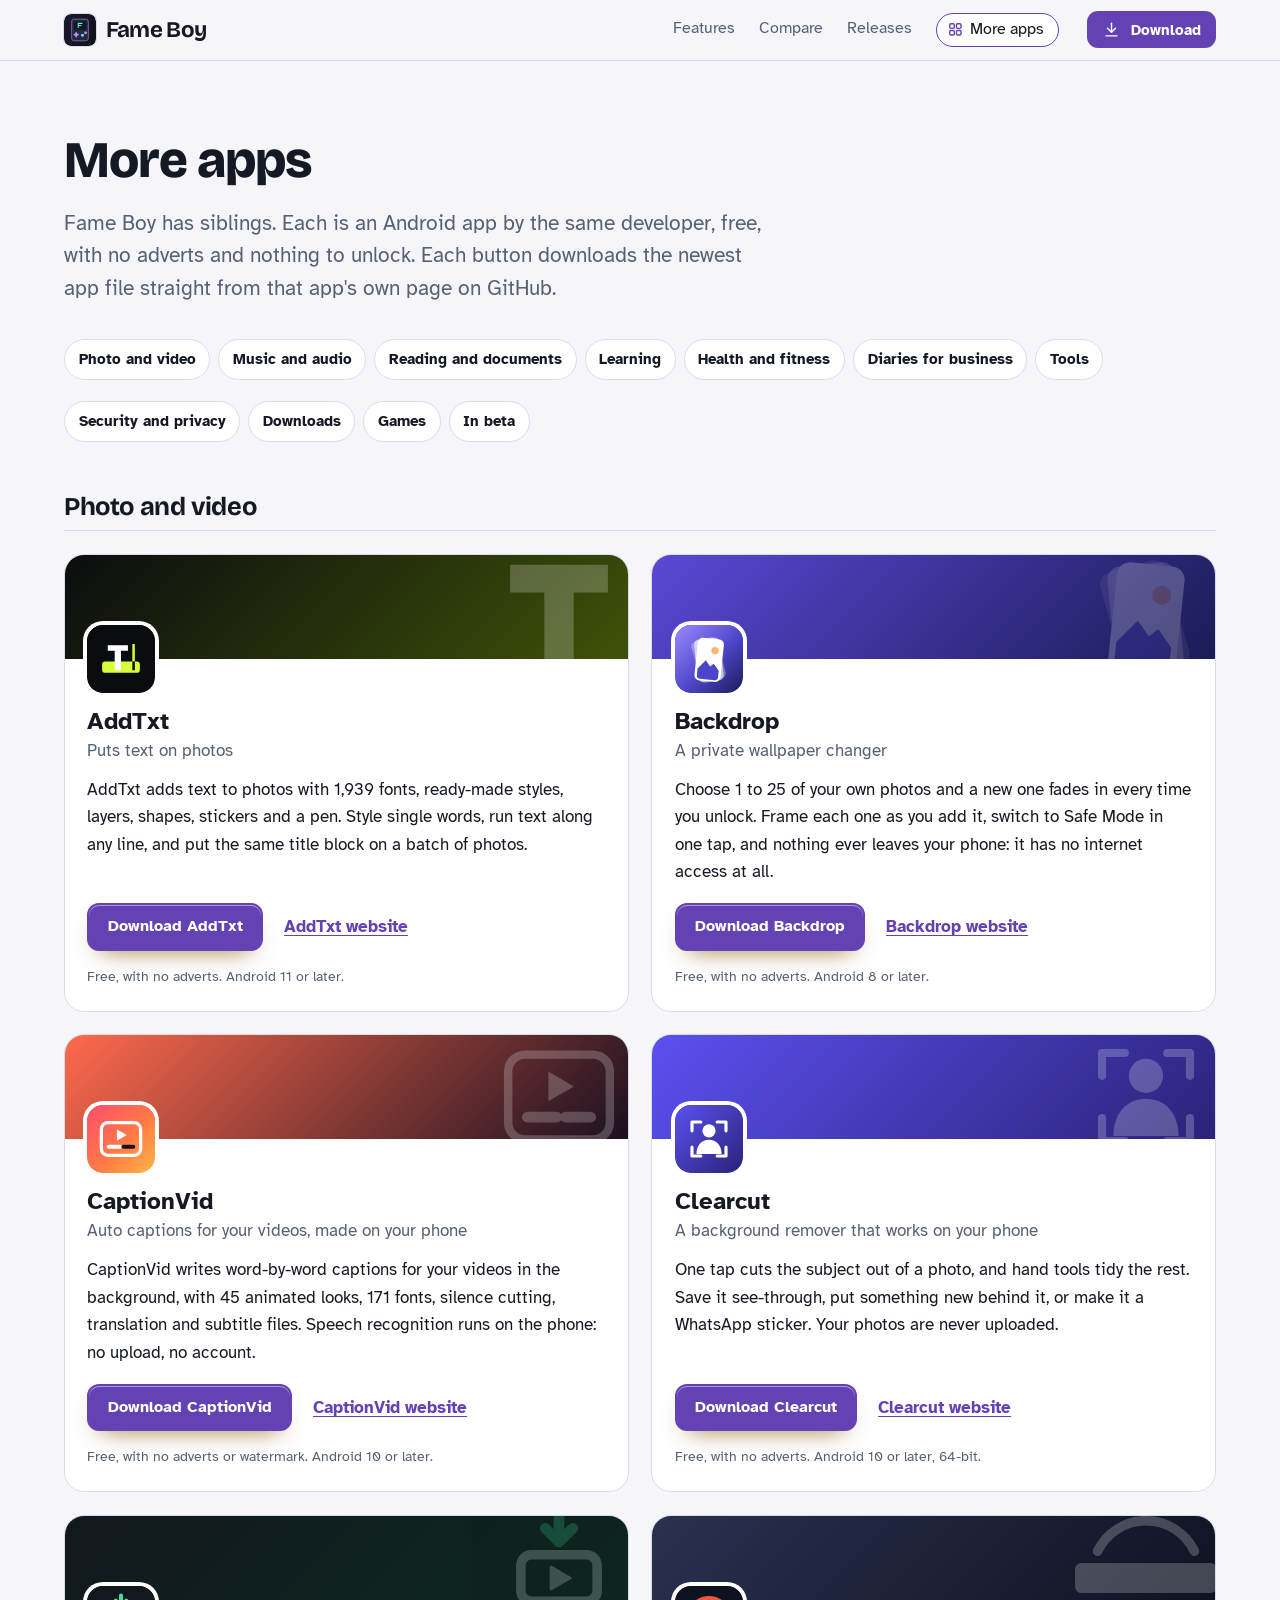
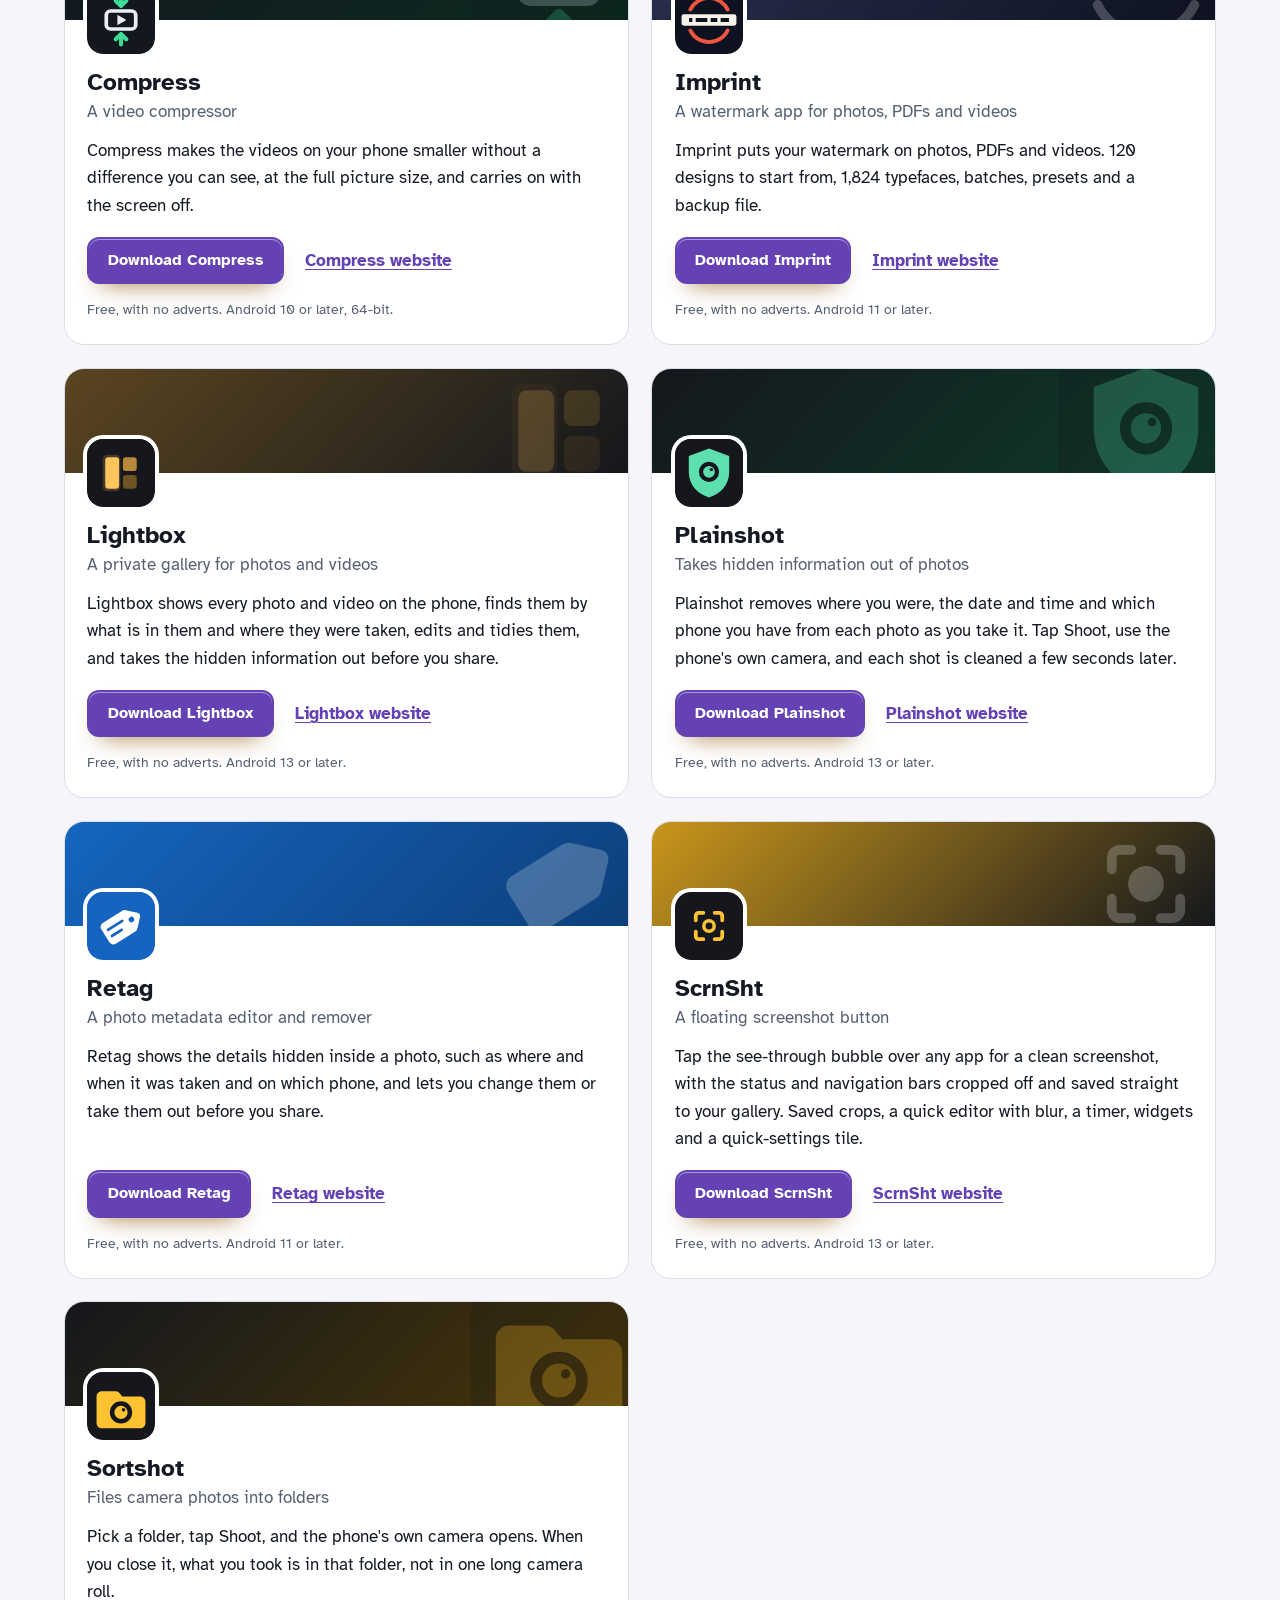
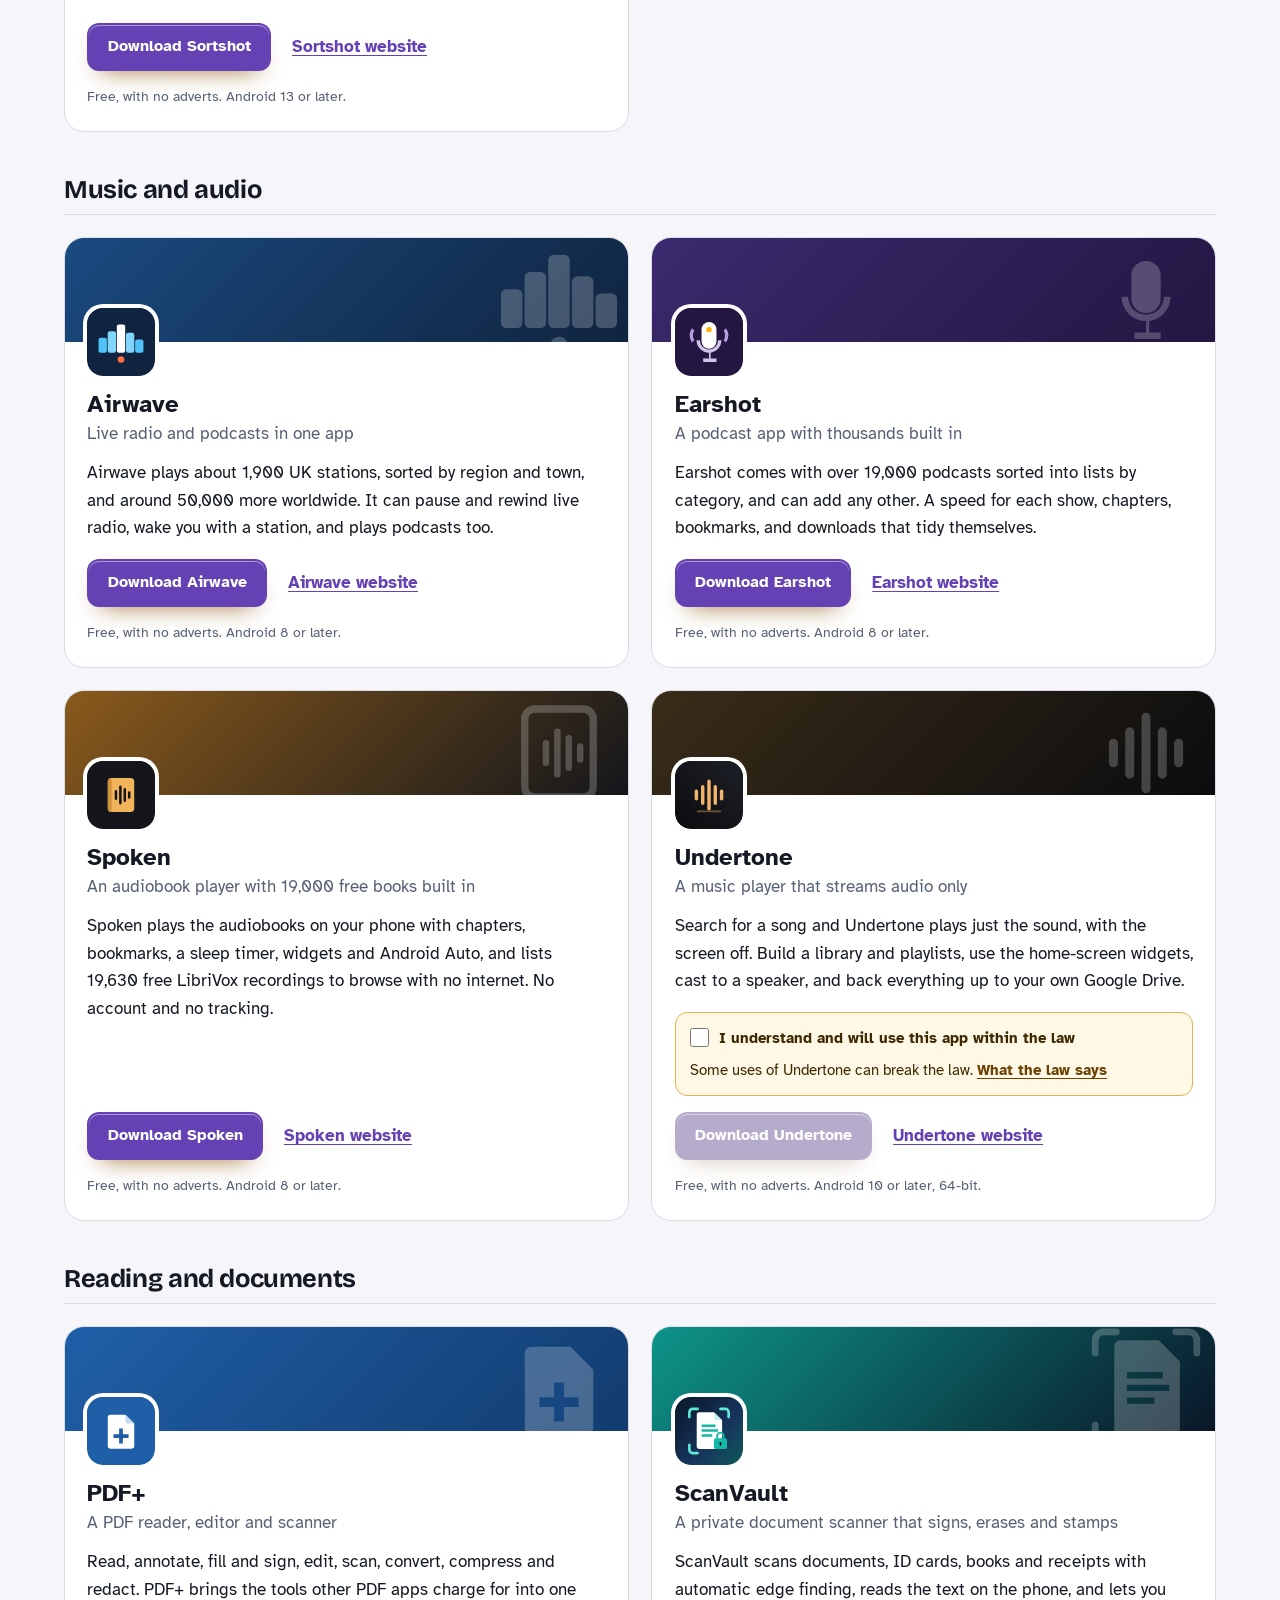
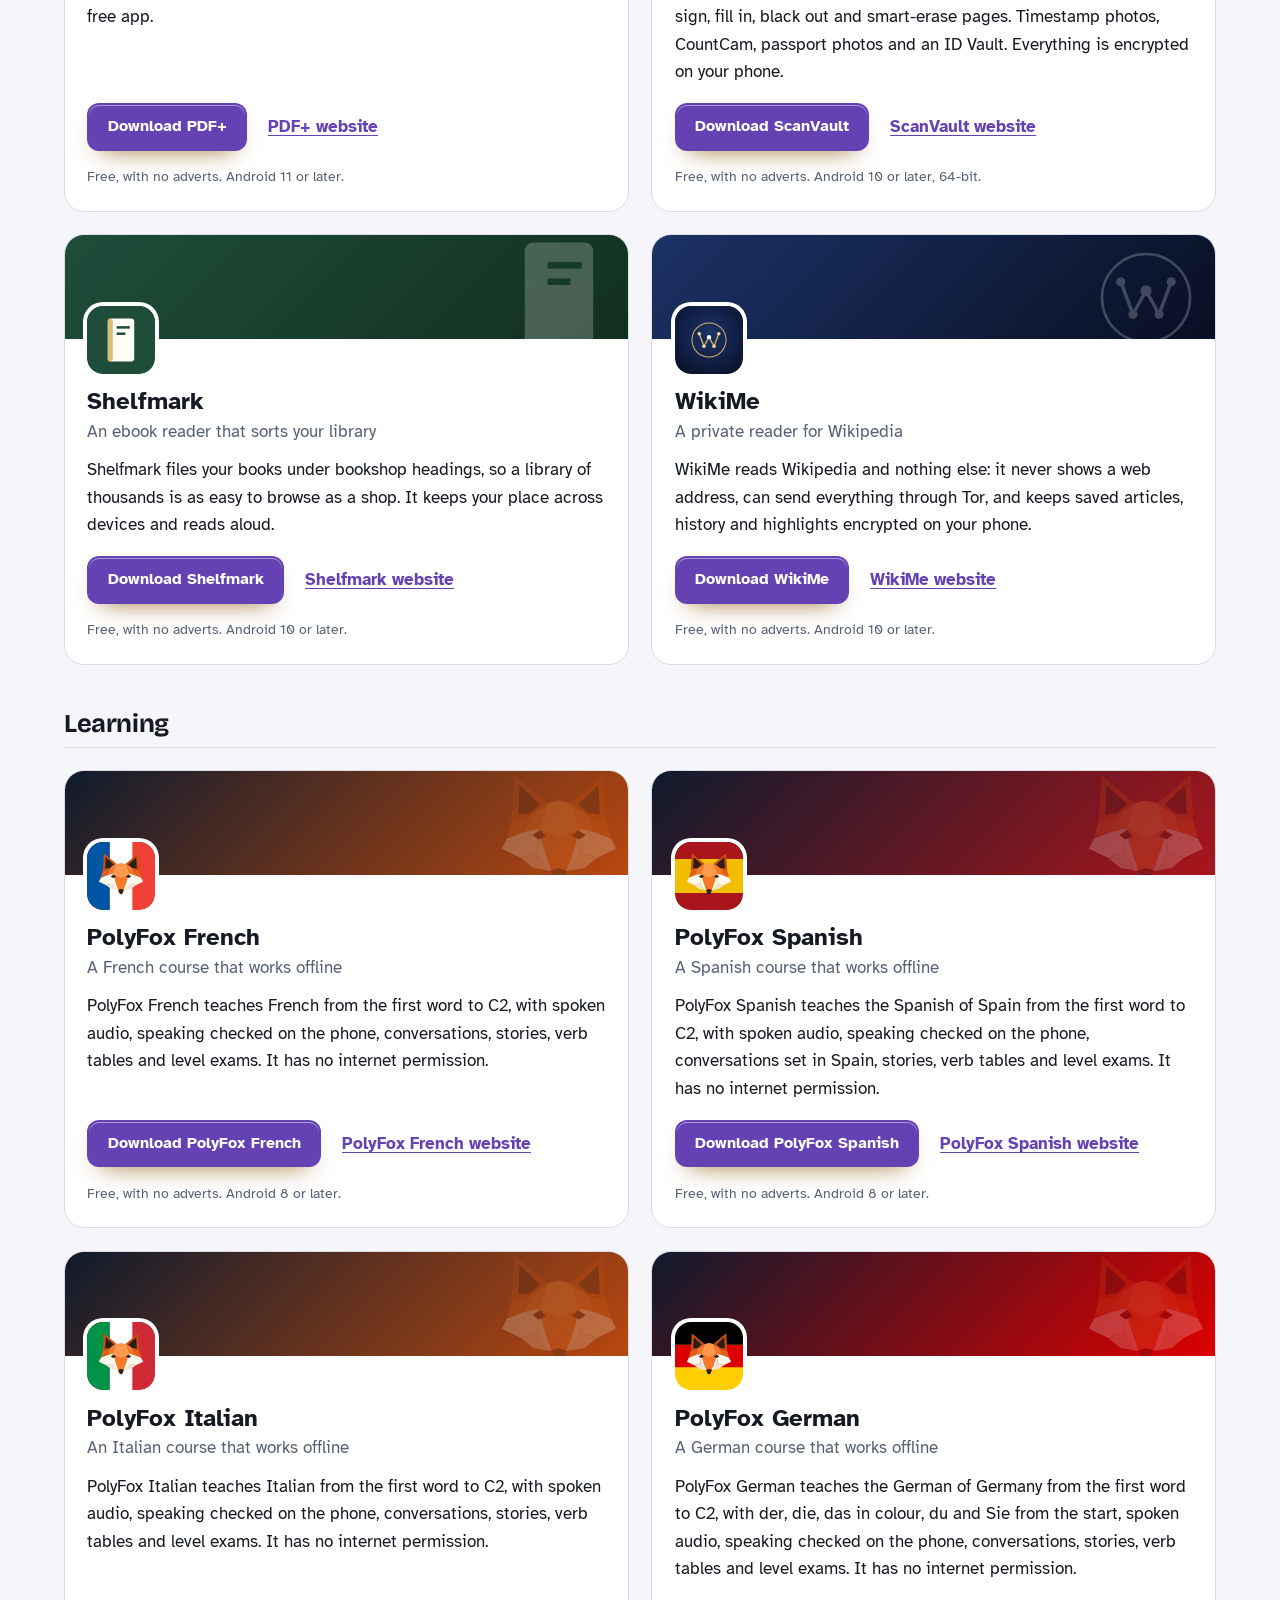
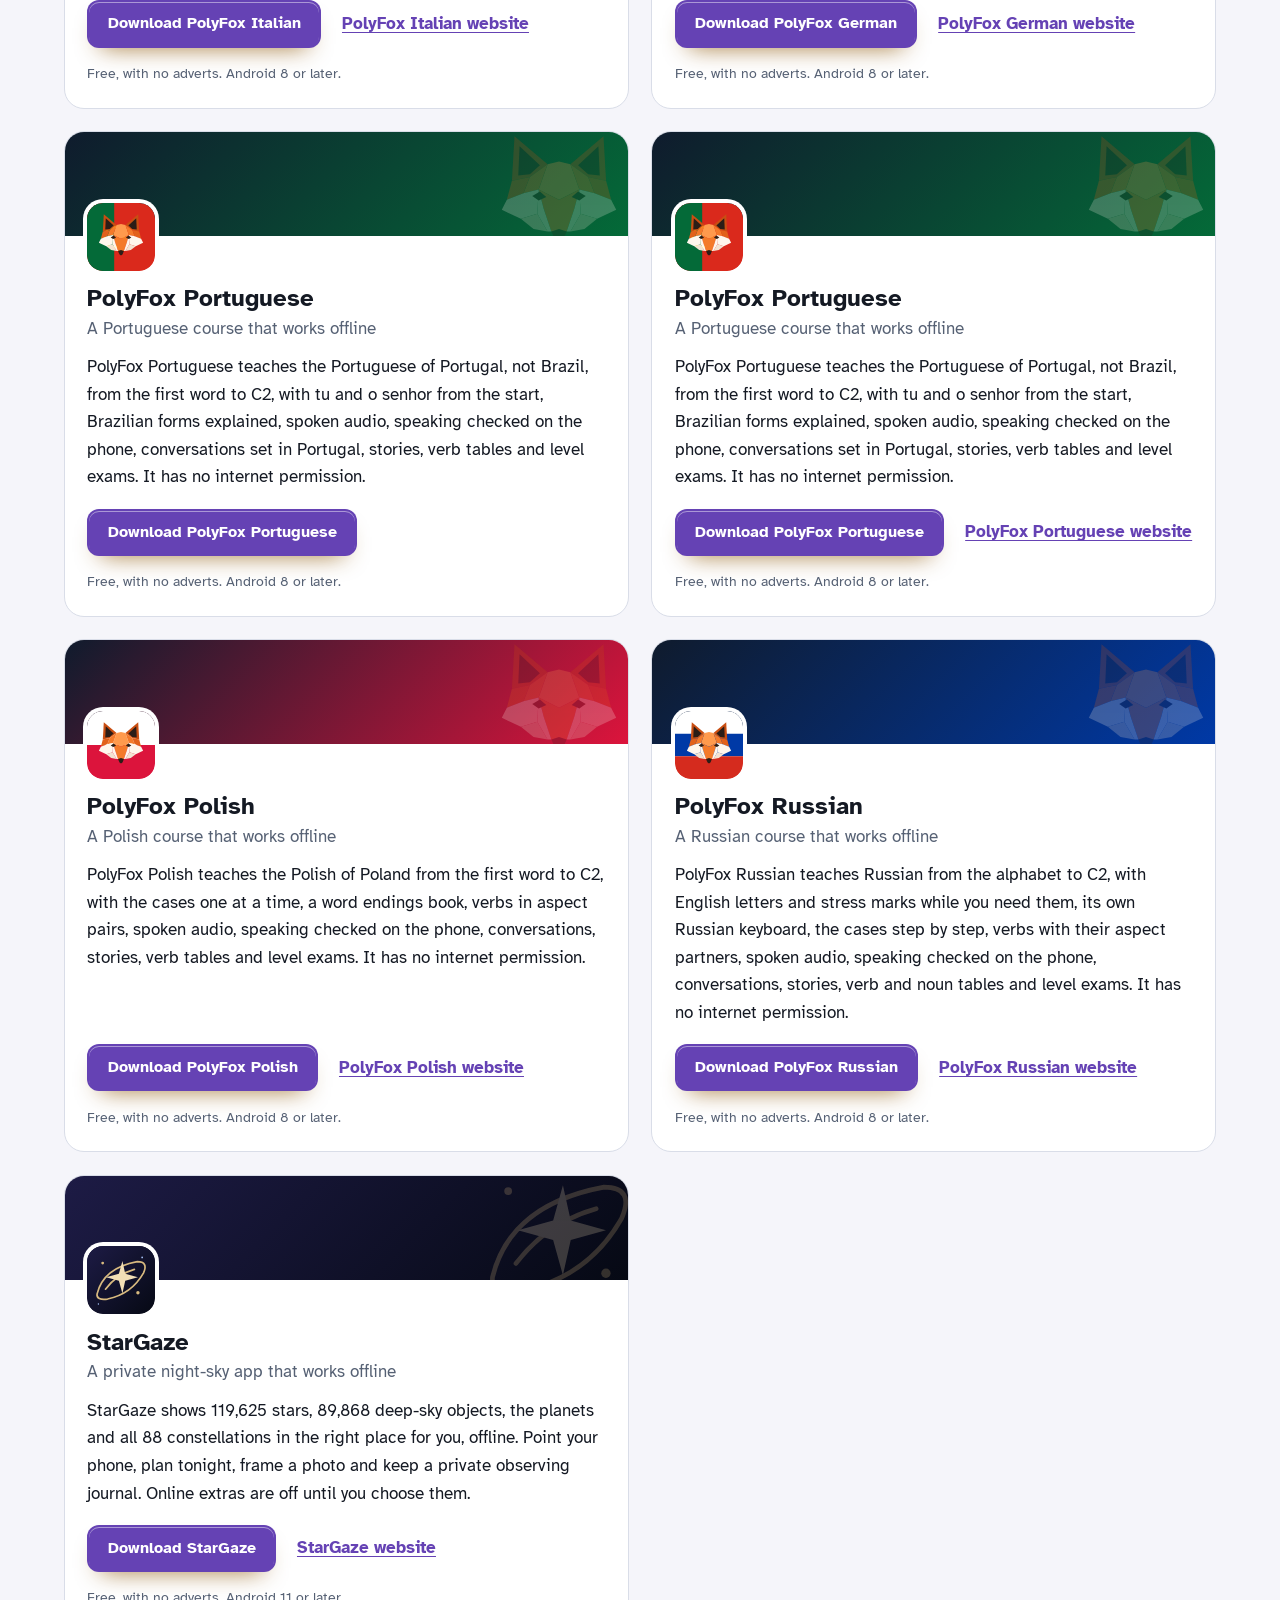
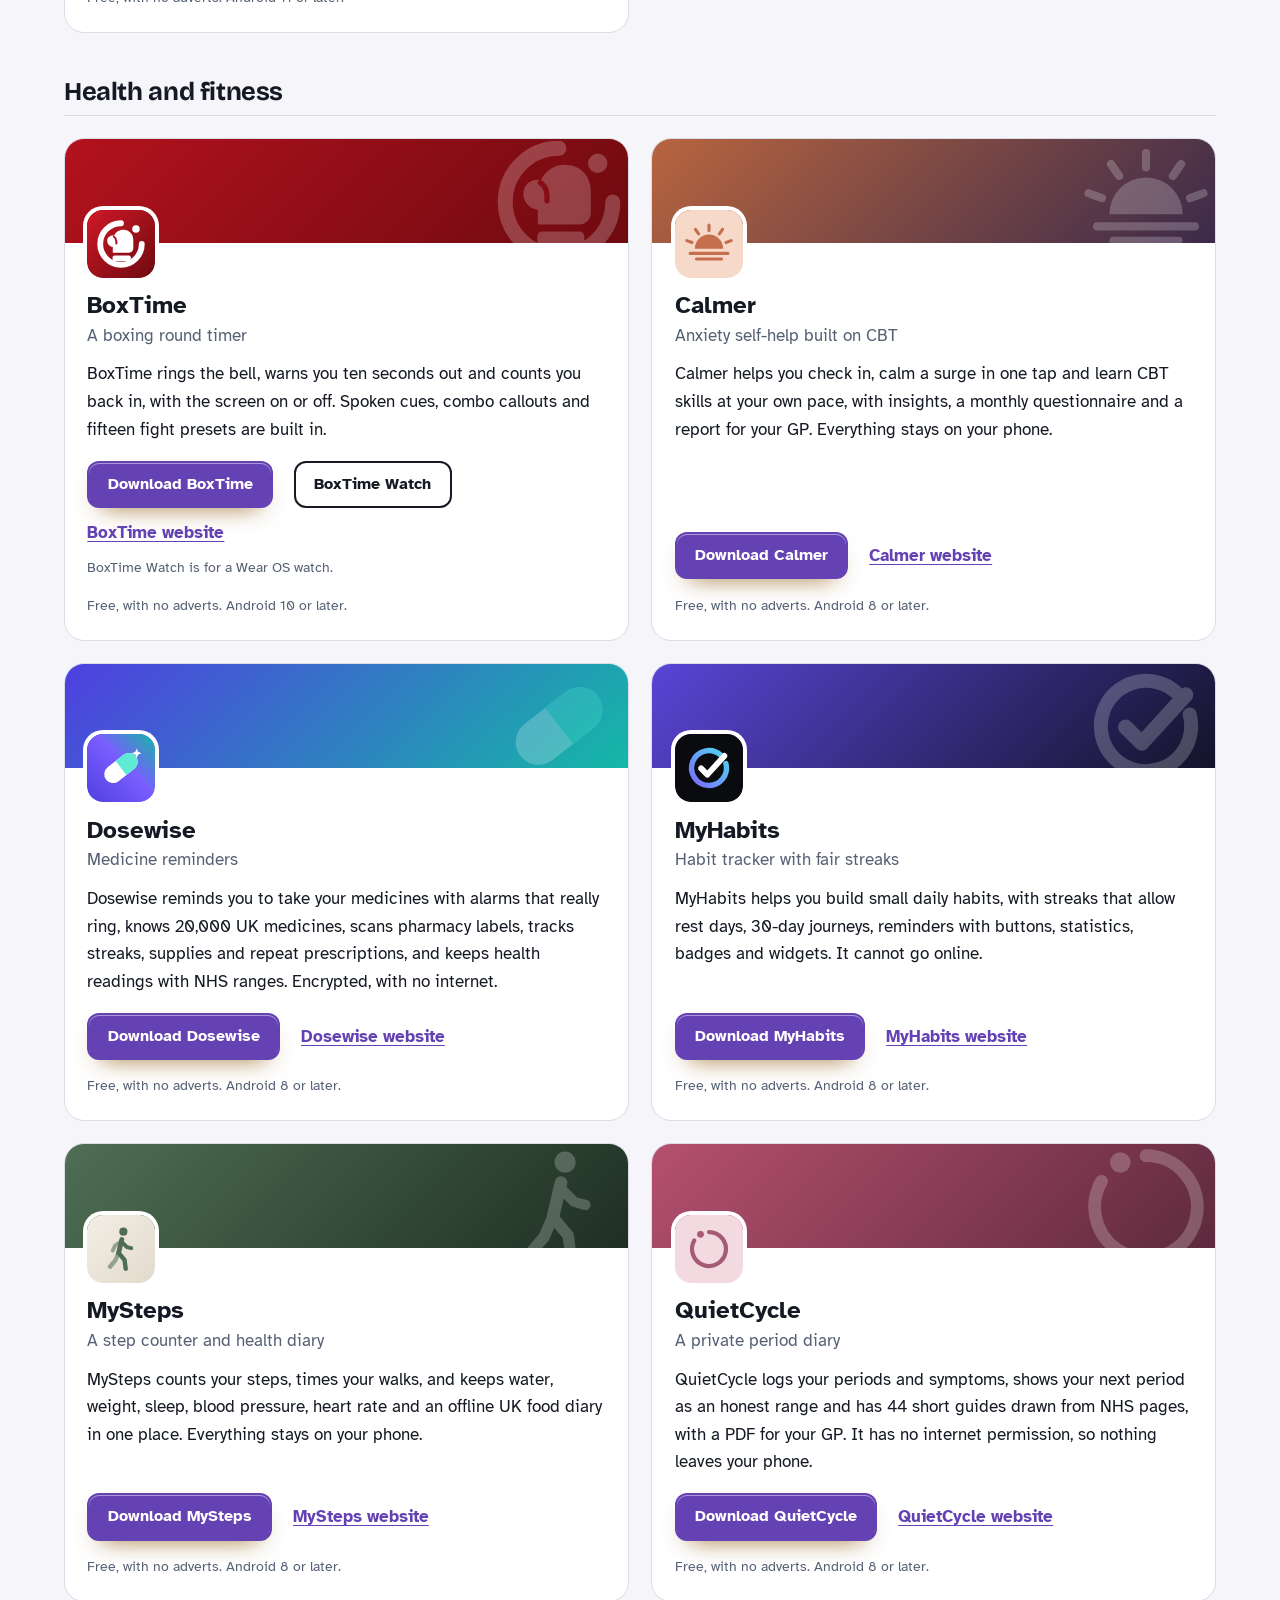
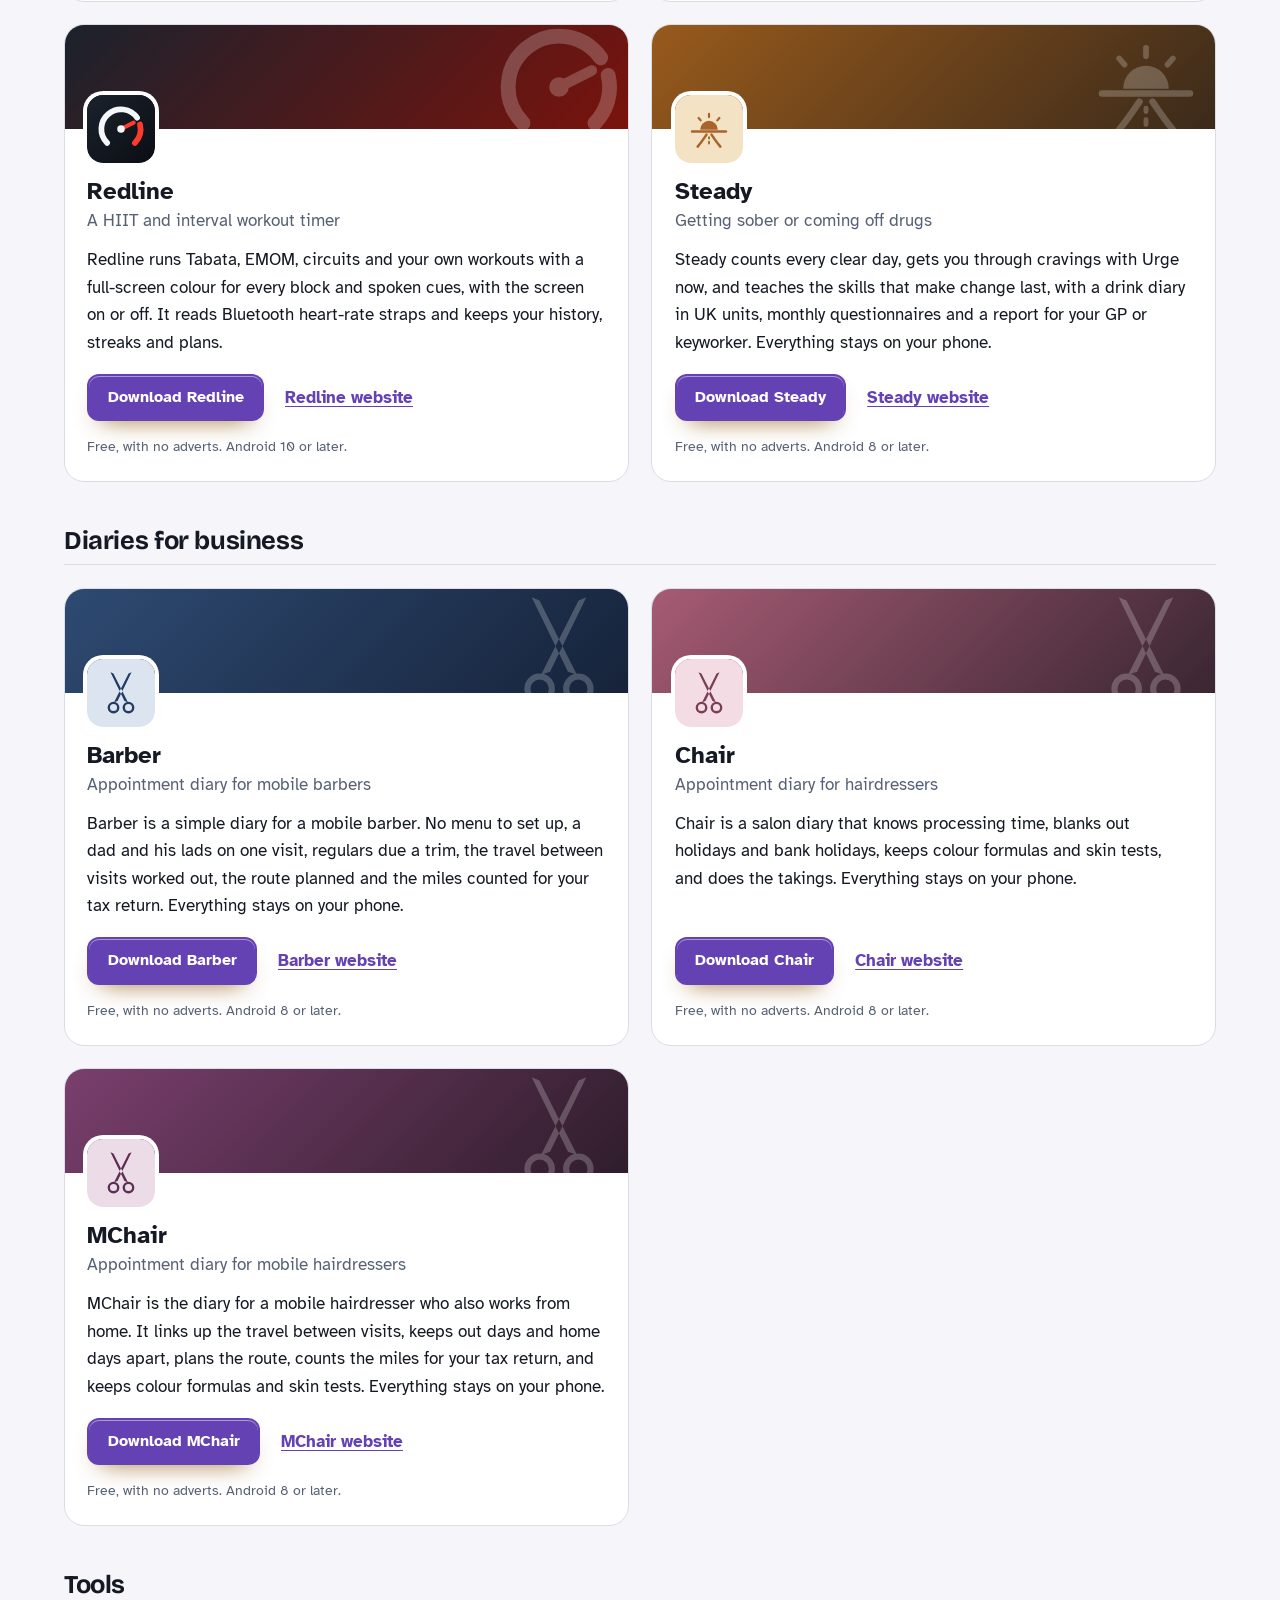
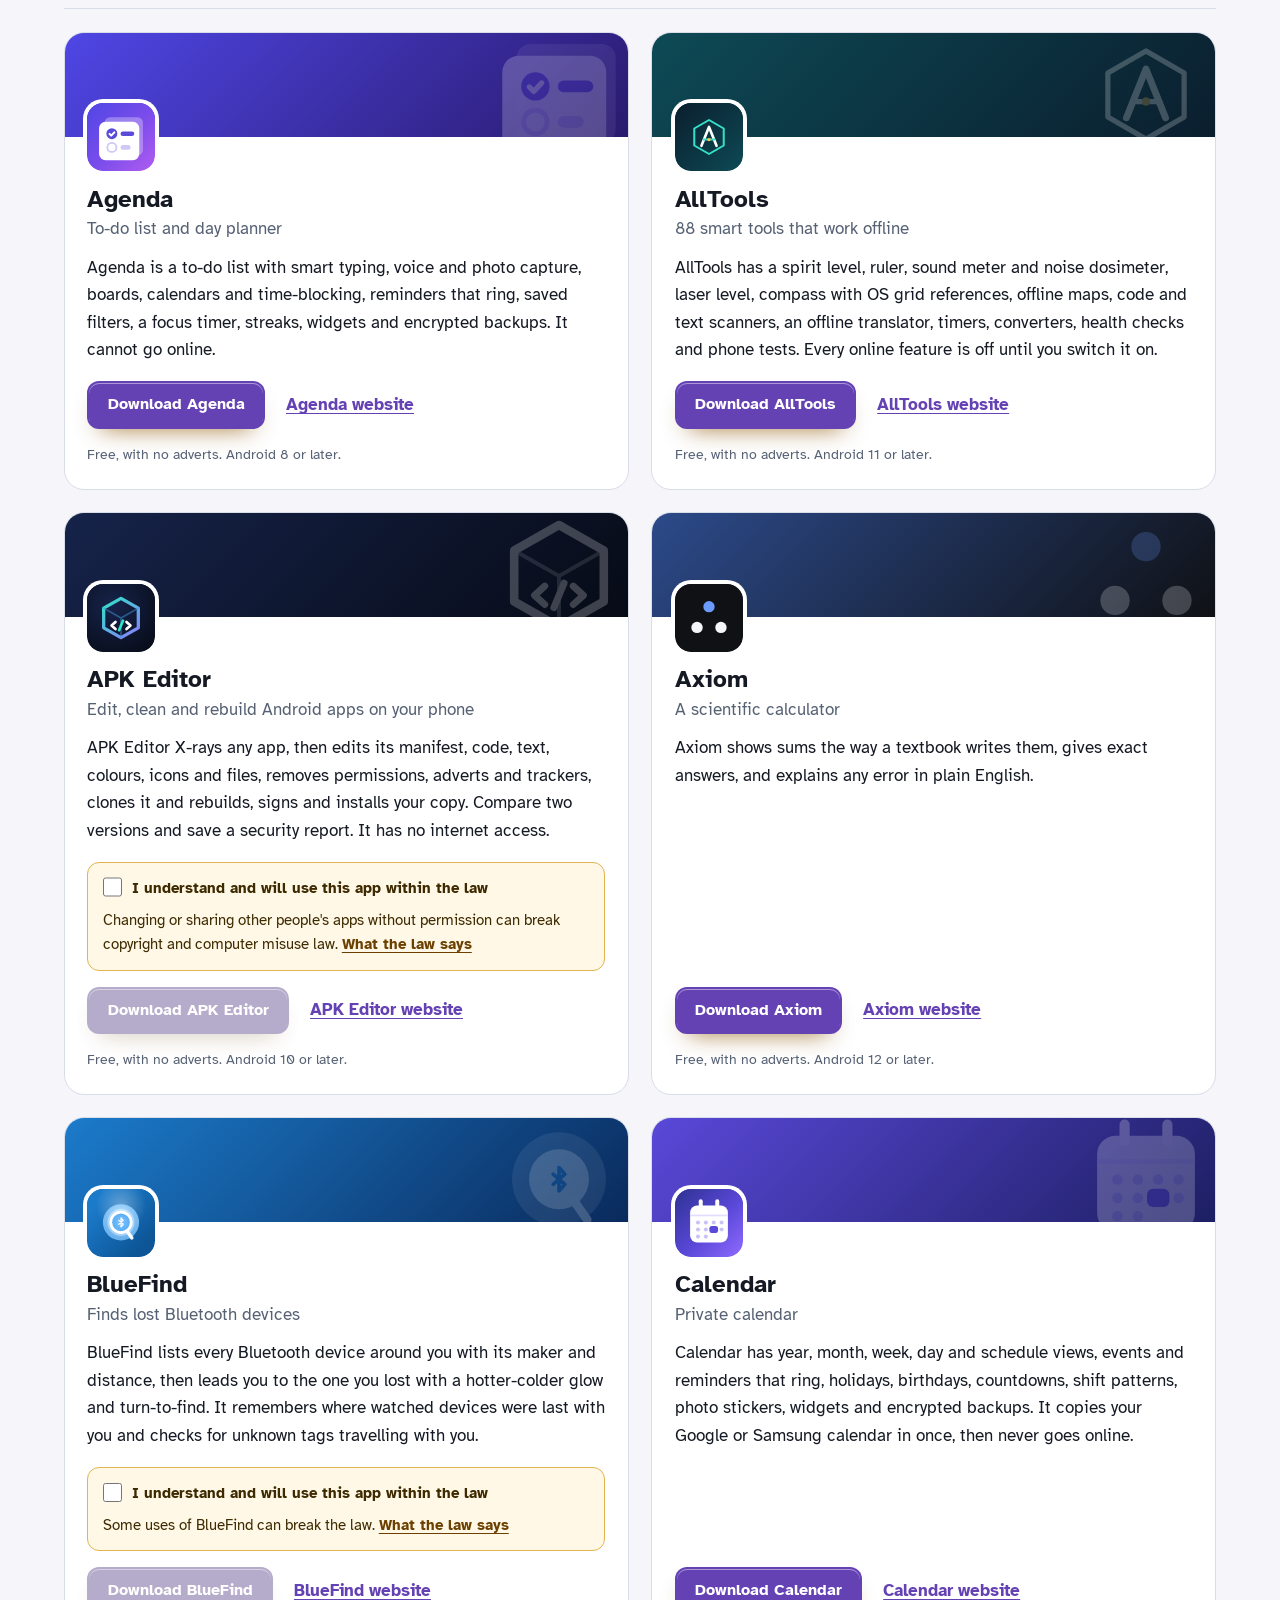
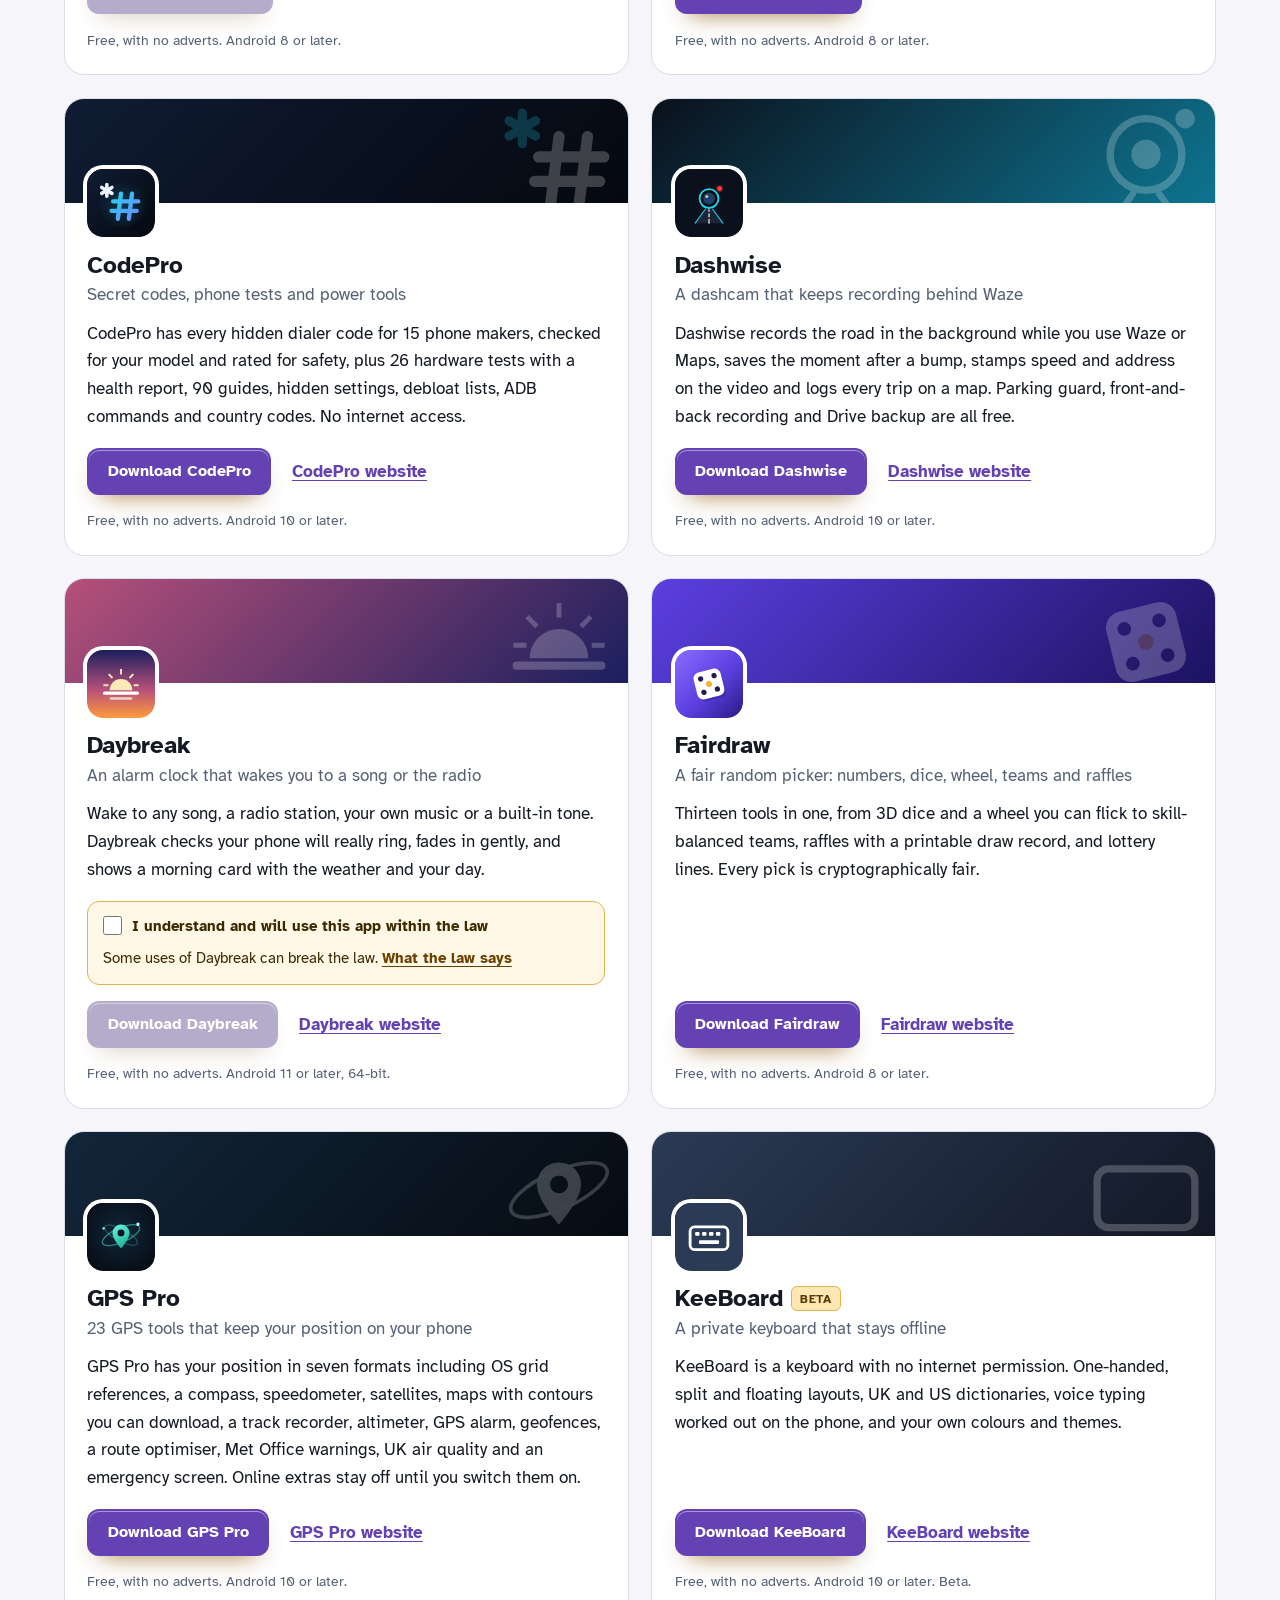
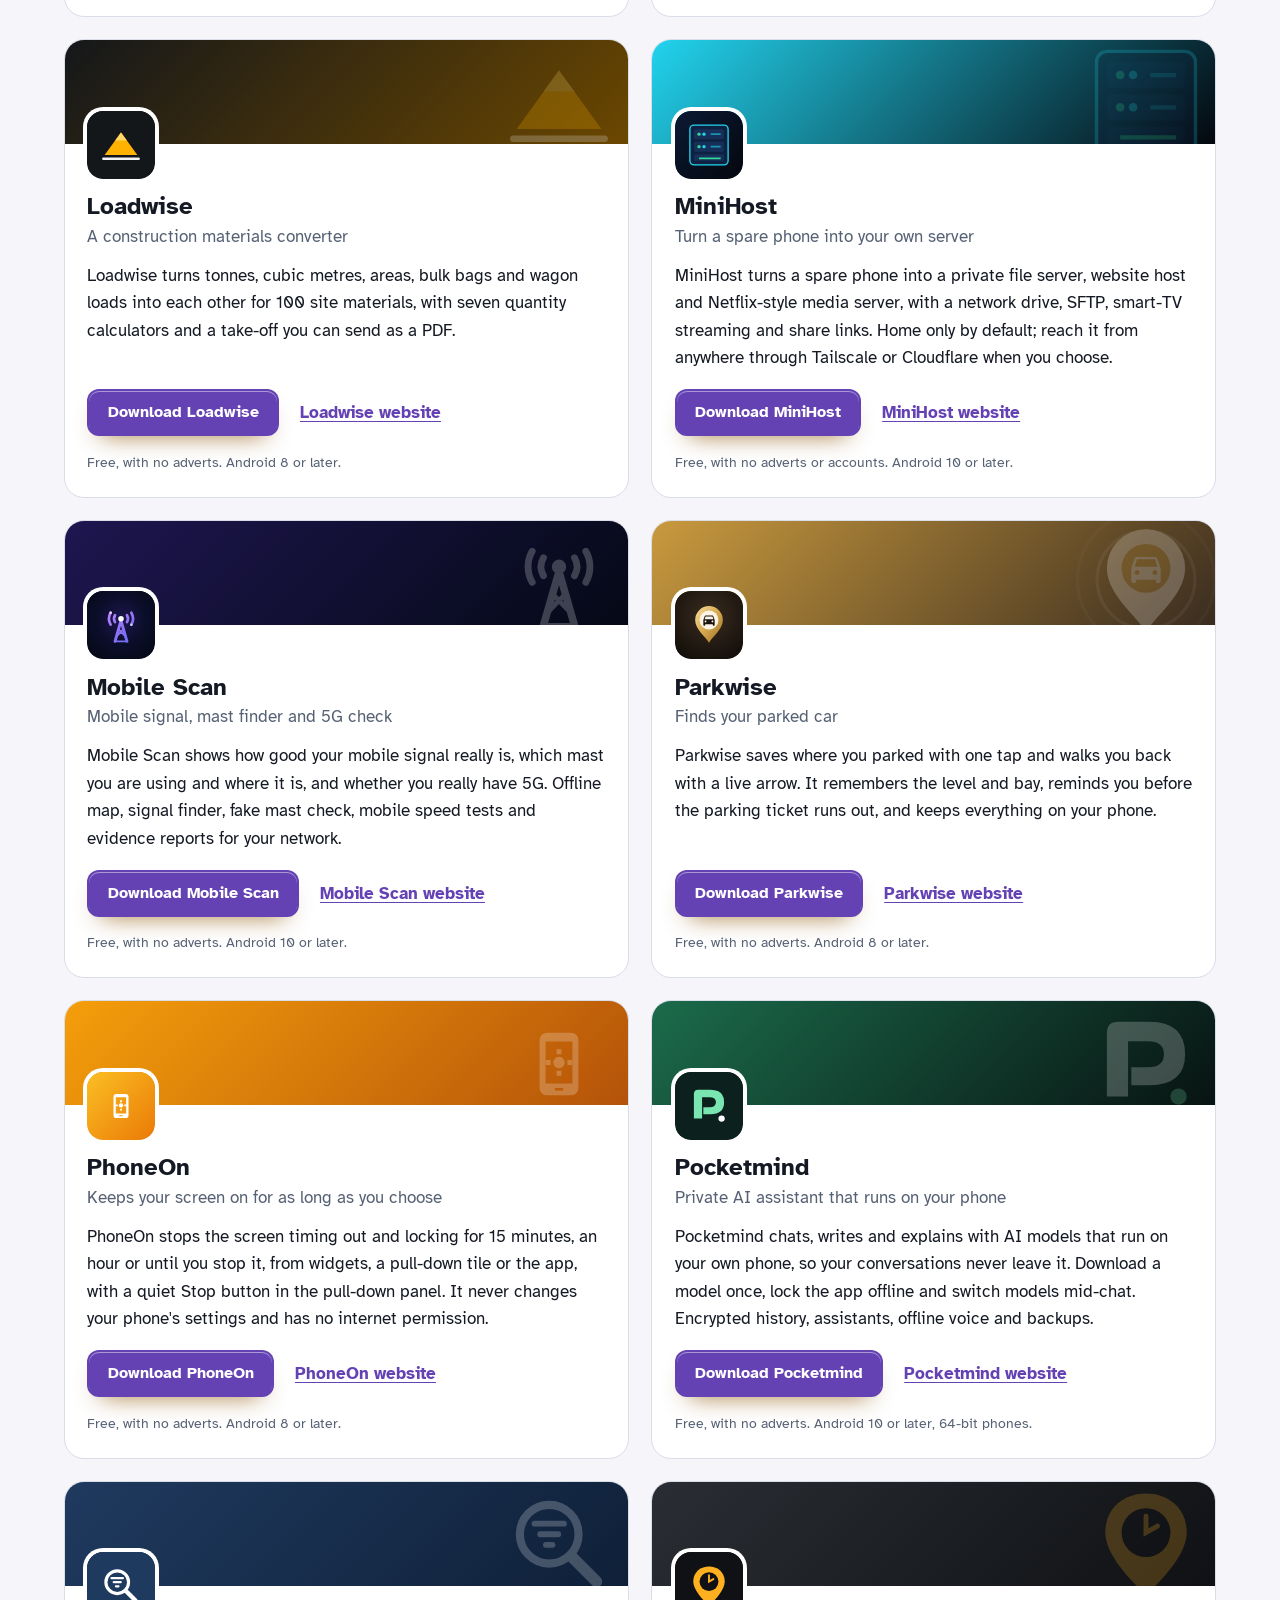
==== commit f7477fa6: "More apps: add PolyFox Portuguese" ====
--- a/more-apps.html
+++ b/more-apps.html
@@ -4,7 +4,7 @@
 <meta charset="utf-8">
 <meta name="viewport" content="width=device-width, initial-scale=1">
 <title>More free Android apps from the maker of Fame Boy</title>
-<meta name="description" content="All 95 free Android apps from the maker of Fame Boy, in one list by category, each with its download and a link to its website.">
+<meta name="description" content="All 96 free Android apps from the maker of Fame Boy, in one list by category, each with its download and a link to its website.">
 <meta name="author" content="Jonathan Jackson">
 <link rel="canonical" href="https://customgpter.github.io/fameboy/more-apps.html">
 <meta name="theme-color" content="#f5f5fa" media="(prefers-color-scheme: light)">
@@ -12,7 +12,7 @@
 <meta property="og:type" content="website">
 <meta property="og:site_name" content="Fame Boy">
 <meta property="og:title" content="More free Android apps from the maker of Fame Boy">
-<meta property="og:description" content="All 95 free Android apps from the maker of Fame Boy, in one list by category, each with its download and a link to its website.">
+<meta property="og:description" content="All 96 free Android apps from the maker of Fame Boy, in one list by category, each with its download and a link to its website.">
 <meta property="og:url" content="https://customgpter.github.io/fameboy/more-apps.html">
 <meta property="og:image" content="https://customgpter.github.io/fameboy/assets/og.png">
 <meta property="og:image:width" content="1200">
@@ -26,7 +26,7 @@
 <link rel="preload" href="./assets/fonts/atkinson-hyperlegible-latin-400-normal.woff2" as="font" type="font/woff2" crossorigin>
 <link rel="stylesheet" href="./assets/site.css?v=1">
 <link rel="stylesheet" href="./assets/house.css?v=1">
-<script type="application/ld+json">{"@context":"https://schema.org","@type":"ItemList","name":"Apps from the maker of Fame Boy","url":"https://customgpter.github.io/fameboy/more-apps.html","itemListElement":[{"@type":"ListItem","position":1,"name":"AddTxt","url":"https://customgpter.github.io/addtxt/"},{"@type":"ListItem","position":2,"name":"Backdrop","url":"https://customgpter.github.io/backdrop/"},{"@type":"ListItem","position":3,"name":"CaptionVid","url":"https://customgpter.github.io/captionvid/"},{"@type":"ListItem","position":4,"name":"Clearcut","url":"https://customgpter.github.io/clearcut/"},{"@type":"ListItem","position":5,"name":"Compress","url":"https://customgpter.github.io/compress/"},{"@type":"ListItem","position":6,"name":"Imprint","url":"https://customgpter.github.io/imprint/"},{"@type":"ListItem","position":7,"name":"Lightbox","url":"https://customgpter.github.io/lightbox/"},{"@type":"ListItem","position":8,"name":"Plainshot","url":"https://customgpter.github.io/plainshot/"},{"@type":"ListItem","position":9,"name":"Retag","url":"https://customgpter.github.io/retag/"},{"@type":"ListItem","position":10,"name":"ScrnSht","url":"https://customgpter.github.io/scrnsht/"},{"@type":"ListItem","position":11,"name":"Sortshot","url":"https://customgpter.github.io/sortshot/"},{"@type":"ListItem","position":12,"name":"Airwave","url":"https://customgpter.github.io/airwave/"},{"@type":"ListItem","position":13,"name":"Earshot","url":"https://customgpter.github.io/earshot/"},{"@type":"ListItem","position":14,"name":"Spoken","url":"https://customgpter.github.io/spoken/"},{"@type":"ListItem","position":15,"name":"Undertone","url":"https://customgpter.github.io/undertone/"},{"@type":"ListItem","position":16,"name":"PDF+","url":"https://customgpter.github.io/pdfplus/"},{"@type":"ListItem","position":17,"name":"ScanVault","url":"https://customgpter.github.io/scanvault/"},{"@type":"ListItem","position":18,"name":"Shelfmark","url":"https://customgpter.github.io/shelfmark/"},{"@type":"ListItem","position":19,"name":"WikiMe","url":"https://customgpter.github.io/wikime/"},{"@type":"ListItem","position":20,"name":"PolyFox French","url":"https://customgpter.github.io/polyfox/"},{"@type":"ListItem","position":21,"name":"PolyFox German","url":"https://customgpter.github.io/polyfox-german/"},{"@type":"ListItem","position":22,"name":"PolyFox Polish","url":"https://customgpter.github.io/polyfox-polish/"},{"@type":"ListItem","position":23,"name":"PolyFox Russian","url":"https://customgpter.github.io/polyfox-russian/"},{"@type":"ListItem","position":24,"name":"StarGaze","url":"https://customgpter.github.io/stargaze/"},{"@type":"ListItem","position":25,"name":"BoxTime","url":"https://customgpter.github.io/boxtime/"},{"@type":"ListItem","position":26,"name":"Calmer","url":"https://customgpter.github.io/calmer/"},{"@type":"ListItem","position":27,"name":"Dosewise","url":"https://customgpter.github.io/dosewise/"},{"@type":"ListItem","position":28,"name":"MyHabits","url":"https://customgpter.github.io/myhabits/"},{"@type":"ListItem","position":29,"name":"MySteps","url":"https://customgpter.github.io/mysteps/"},{"@type":"ListItem","position":30,"name":"QuietCycle","url":"https://customgpter.github.io/quietcycle/"},{"@type":"ListItem","position":31,"name":"Redline","url":"https://customgpter.github.io/redline/"},{"@type":"ListItem","position":32,"name":"Steady","url":"https://customgpter.github.io/steady/"},{"@type":"ListItem","position":33,"name":"Barber","url":"https://customgpter.github.io/barber/"},{"@type":"ListItem","position":34,"name":"Chair","url":"https://customgpter.github.io/chair/"},{"@type":"ListItem","position":35,"name":"MChair","url":"https://customgpter.github.io/mchair/"},{"@type":"ListItem","position":36,"name":"Agenda","url":"https://customgpter.github.io/agenda/"},{"@type":"ListItem","position":37,"name":"AllTools","url":"https://customgpter.github.io/alltools/"},{"@type":"ListItem","position":38,"name":"APK Editor","url":"https://customgpter.github.io/apkeditor/"},{"@type":"ListItem","position":39,"name":"Axiom","url":"https://customgpter.github.io/axiom/"},{"@type":"ListItem","position":40,"name":"BlueFind","url":"https://customgpter.github.io/bluefind/"},{"@type":"ListItem","position":41,"name":"Calendar","url":"https://customgpter.github.io/calendar/"},{"@type":"ListItem","position":42,"name":"CodePro","url":"https://customgpter.github.io/codepro/"},{"@type":"ListItem","position":43,"name":"Dashwise","url":"https://customgpter.github.io/dashwise/"},{"@type":"ListItem","position":44,"name":"Daybreak","url":"https://customgpter.github.io/daybreak/"},{"@type":"ListItem","position":45,"name":"Fairdraw","url":"https://customgpter.github.io/fairdraw/"},{"@type":"ListItem","position":46,"name":"GPS Pro","url":"https://customgpter.github.io/gpspro/"},{"@type":"ListItem","position":47,"name":"KeeBoard","url":"https://customgpter.github.io/keeboard/"},{"@type":"ListItem","position":48,"name":"Loadwise","url":"https://customgpter.github.io/loadwise/"},{"@type":"ListItem","position":49,"name":"MiniHost","url":"https://customgpter.github.io/minihost/"},{"@type":"ListItem","position":50,"name":"Mobile Scan","url":"https://customgpter.github.io/mobilescan/"},{"@type":"ListItem","position":51,"name":"Parkwise","url":"https://customgpter.github.io/parkwise/"},{"@type":"ListItem","position":52,"name":"Pocketmind","url":"https://customgpter.github.io/pocketmind/"},{"@type":"ListItem","position":53,"name":"Refine","url":"https://customgpter.github.io/refine/"},{"@type":"ListItem","position":54,"name":"Shiftwise","url":"https://customgpter.github.io/shiftwise/"},{"@type":"ListItem","position":55,"name":"SimpleCalc","url":"https://customgpter.github.io/simplecalc/"},{"@type":"ListItem","position":56,"name":"Skyline","url":"https://customgpter.github.io/skyline/"},{"@type":"ListItem","position":57,"name":"Slipway","url":"https://customgpter.github.io/slipway/"},{"@type":"ListItem","position":58,"name":"Tagger","url":"https://customgpter.github.io/tagger/"},{"@type":"ListItem","position":59,"name":"TotalClean","url":"https://customgpter.github.io/totalclean/"},{"@type":"ListItem","position":60,"name":"TVLink","url":"https://customgpter.github.io/tvlink/"},{"@type":"ListItem","position":61,"name":"Unbox","url":"https://customgpter.github.io/unbox/"},{"@type":"ListItem","position":62,"name":"WhatsKeep","url":"https://customgpter.github.io/whatskeep/"},{"@type":"ListItem","position":63,"name":"WiFi Scan","url":"https://customgpter.github.io/wifiscan/"},{"@type":"ListItem","position":64,"name":"Auditly","url":"https://customgpter.github.io/auditly/"},{"@type":"ListItem","position":65,"name":"Backchannel","url":"https://customgpter.github.io/backchannel/"},{"@type":"ListItem","position":66,"name":"ENotes","url":"https://customgpter.github.io/enotes/"},{"@type":"ListItem","position":67,"name":"FindMe","url":"https://customgpter.github.io/findme/"},{"@type":"ListItem","position":68,"name":"iLock","url":"https://customgpter.github.io/ilock/"},{"@type":"ListItem","position":69,"name":"ImSafe","url":"https://customgpter.github.io/imsafe/"},{"@type":"ListItem","position":70,"name":"IShred","url":"https://customgpter.github.io/ishred/"},{"@type":"ListItem","position":71,"name":"LockBox","url":"https://customgpter.github.io/lockbox/"},{"@type":"ListItem","position":72,"name":"PassVault","url":"https://customgpter.github.io/passvault/"},{"@type":"ListItem","position":73,"name":"SpyFind","url":"https://customgpter.github.io/spyfind/"},{"@type":"ListItem","position":74,"name":"TextWipe","url":"https://customgpter.github.io/textwipe/"},{"@type":"ListItem","position":75,"name":"Tracewire","url":"https://customgpter.github.io/tracewire/"},{"@type":"ListItem","position":76,"name":"Vigil","url":"https://customgpter.github.io/vigil/"},{"@type":"ListItem","position":77,"name":"Grab","url":"https://customgpter.github.io/grab/"},{"@type":"ListItem","position":78,"name":"Swarm","url":"https://customgpter.github.io/swarm/"},{"@type":"ListItem","position":79,"name":"Plane Games","url":"https://customgpter.github.io/plane-games/"},{"@type":"ListItem","position":80,"name":"Ninefold","url":"https://customgpter.github.io/ninefold/"},{"@type":"ListItem","position":81,"name":"Cubewise","url":"https://customgpter.github.io/cubewise/"},{"@type":"ListItem","position":82,"name":"Tilewise","url":"https://customgpter.github.io/tilewise/"},{"@type":"ListItem","position":83,"name":"Letterwise","url":"https://customgpter.github.io/letterwise/"},{"@type":"ListItem","position":84,"name":"Kingside","url":"https://customgpter.github.io/kingside/"},{"@type":"ListItem","position":85,"name":"Deckhand","url":"https://customgpter.github.io/deckhand/"},{"@type":"ListItem","position":86,"name":"SNESForge","url":"https://customgpter.github.io/snesforge/"},{"@type":"ListItem","position":87,"name":"Fame Boy","url":"https://customgpter.github.io/fameboy/"},{"@type":"ListItem","position":88,"name":"PSPPro","url":"https://customgpter.github.io/psppro/"},{"@type":"ListItem","position":89,"name":"MegaGen","url":"https://customgpter.github.io/megagen/"},{"@type":"ListItem","position":90,"name":"QVR","url":"https://customgpter.github.io/qvr/"},{"@type":"ListItem","position":91,"name":"QVR Watch","url":"https://customgpter.github.io/qvr-watch/"},{"@type":"ListItem","position":92,"name":"QVRLite","url":"https://customgpter.github.io/qvrlite/"},{"@type":"ListItem","position":93,"name":"Onionz","url":"https://customgpter.github.io/onionz/"},{"@type":"ListItem","position":94,"name":"OnionzWeb","url":"https://customgpter.github.io/onionzweb/"}]}</script>
+<script type="application/ld+json">{"@context":"https://schema.org","@type":"ItemList","name":"Apps from the maker of Fame Boy","url":"https://customgpter.github.io/fameboy/more-apps.html","itemListElement":[{"@type":"ListItem","position":1,"name":"AddTxt","url":"https://customgpter.github.io/addtxt/"},{"@type":"ListItem","position":2,"name":"Backdrop","url":"https://customgpter.github.io/backdrop/"},{"@type":"ListItem","position":3,"name":"CaptionVid","url":"https://customgpter.github.io/captionvid/"},{"@type":"ListItem","position":4,"name":"Clearcut","url":"https://customgpter.github.io/clearcut/"},{"@type":"ListItem","position":5,"name":"Compress","url":"https://customgpter.github.io/compress/"},{"@type":"ListItem","position":6,"name":"Imprint","url":"https://customgpter.github.io/imprint/"},{"@type":"ListItem","position":7,"name":"Lightbox","url":"https://customgpter.github.io/lightbox/"},{"@type":"ListItem","position":8,"name":"Plainshot","url":"https://customgpter.github.io/plainshot/"},{"@type":"ListItem","position":9,"name":"Retag","url":"https://customgpter.github.io/retag/"},{"@type":"ListItem","position":10,"name":"ScrnSht","url":"https://customgpter.github.io/scrnsht/"},{"@type":"ListItem","position":11,"name":"Sortshot","url":"https://customgpter.github.io/sortshot/"},{"@type":"ListItem","position":12,"name":"Airwave","url":"https://customgpter.github.io/airwave/"},{"@type":"ListItem","position":13,"name":"Earshot","url":"https://customgpter.github.io/earshot/"},{"@type":"ListItem","position":14,"name":"Spoken","url":"https://customgpter.github.io/spoken/"},{"@type":"ListItem","position":15,"name":"Undertone","url":"https://customgpter.github.io/undertone/"},{"@type":"ListItem","position":16,"name":"PDF+","url":"https://customgpter.github.io/pdfplus/"},{"@type":"ListItem","position":17,"name":"ScanVault","url":"https://customgpter.github.io/scanvault/"},{"@type":"ListItem","position":18,"name":"Shelfmark","url":"https://customgpter.github.io/shelfmark/"},{"@type":"ListItem","position":19,"name":"WikiMe","url":"https://customgpter.github.io/wikime/"},{"@type":"ListItem","position":20,"name":"PolyFox French","url":"https://customgpter.github.io/polyfox/"},{"@type":"ListItem","position":21,"name":"PolyFox German","url":"https://customgpter.github.io/polyfox-german/"},{"@type":"ListItem","position":22,"name":"PolyFox Portuguese","url":"https://customgpter.github.io/polyfox-portuguese/"},{"@type":"ListItem","position":23,"name":"PolyFox Polish","url":"https://customgpter.github.io/polyfox-polish/"},{"@type":"ListItem","position":24,"name":"PolyFox Russian","url":"https://customgpter.github.io/polyfox-russian/"},{"@type":"ListItem","position":25,"name":"StarGaze","url":"https://customgpter.github.io/stargaze/"},{"@type":"ListItem","position":26,"name":"BoxTime","url":"https://customgpter.github.io/boxtime/"},{"@type":"ListItem","position":27,"name":"Calmer","url":"https://customgpter.github.io/calmer/"},{"@type":"ListItem","position":28,"name":"Dosewise","url":"https://customgpter.github.io/dosewise/"},{"@type":"ListItem","position":29,"name":"MyHabits","url":"https://customgpter.github.io/myhabits/"},{"@type":"ListItem","position":30,"name":"MySteps","url":"https://customgpter.github.io/mysteps/"},{"@type":"ListItem","position":31,"name":"QuietCycle","url":"https://customgpter.github.io/quietcycle/"},{"@type":"ListItem","position":32,"name":"Redline","url":"https://customgpter.github.io/redline/"},{"@type":"ListItem","position":33,"name":"Steady","url":"https://customgpter.github.io/steady/"},{"@type":"ListItem","position":34,"name":"Barber","url":"https://customgpter.github.io/barber/"},{"@type":"ListItem","position":35,"name":"Chair","url":"https://customgpter.github.io/chair/"},{"@type":"ListItem","position":36,"name":"MChair","url":"https://customgpter.github.io/mchair/"},{"@type":"ListItem","position":37,"name":"Agenda","url":"https://customgpter.github.io/agenda/"},{"@type":"ListItem","position":38,"name":"AllTools","url":"https://customgpter.github.io/alltools/"},{"@type":"ListItem","position":39,"name":"APK Editor","url":"https://customgpter.github.io/apkeditor/"},{"@type":"ListItem","position":40,"name":"Axiom","url":"https://customgpter.github.io/axiom/"},{"@type":"ListItem","position":41,"name":"BlueFind","url":"https://customgpter.github.io/bluefind/"},{"@type":"ListItem","position":42,"name":"Calendar","url":"https://customgpter.github.io/calendar/"},{"@type":"ListItem","position":43,"name":"CodePro","url":"https://customgpter.github.io/codepro/"},{"@type":"ListItem","position":44,"name":"Dashwise","url":"https://customgpter.github.io/dashwise/"},{"@type":"ListItem","position":45,"name":"Daybreak","url":"https://customgpter.github.io/daybreak/"},{"@type":"ListItem","position":46,"name":"Fairdraw","url":"https://customgpter.github.io/fairdraw/"},{"@type":"ListItem","position":47,"name":"GPS Pro","url":"https://customgpter.github.io/gpspro/"},{"@type":"ListItem","position":48,"name":"KeeBoard","url":"https://customgpter.github.io/keeboard/"},{"@type":"ListItem","position":49,"name":"Loadwise","url":"https://customgpter.github.io/loadwise/"},{"@type":"ListItem","position":50,"name":"MiniHost","url":"https://customgpter.github.io/minihost/"},{"@type":"ListItem","position":51,"name":"Mobile Scan","url":"https://customgpter.github.io/mobilescan/"},{"@type":"ListItem","position":52,"name":"Parkwise","url":"https://customgpter.github.io/parkwise/"},{"@type":"ListItem","position":53,"name":"Pocketmind","url":"https://customgpter.github.io/pocketmind/"},{"@type":"ListItem","position":54,"name":"Refine","url":"https://customgpter.github.io/refine/"},{"@type":"ListItem","position":55,"name":"Shiftwise","url":"https://customgpter.github.io/shiftwise/"},{"@type":"ListItem","position":56,"name":"SimpleCalc","url":"https://customgpter.github.io/simplecalc/"},{"@type":"ListItem","position":57,"name":"Skyline","url":"https://customgpter.github.io/skyline/"},{"@type":"ListItem","position":58,"name":"Slipway","url":"https://customgpter.github.io/slipway/"},{"@type":"ListItem","position":59,"name":"Tagger","url":"https://customgpter.github.io/tagger/"},{"@type":"ListItem","position":60,"name":"TotalClean","url":"https://customgpter.github.io/totalclean/"},{"@type":"ListItem","position":61,"name":"TVLink","url":"https://customgpter.github.io/tvlink/"},{"@type":"ListItem","position":62,"name":"Unbox","url":"https://customgpter.github.io/unbox/"},{"@type":"ListItem","position":63,"name":"WhatsKeep","url":"https://customgpter.github.io/whatskeep/"},{"@type":"ListItem","position":64,"name":"WiFi Scan","url":"https://customgpter.github.io/wifiscan/"},{"@type":"ListItem","position":65,"name":"Auditly","url":"https://customgpter.github.io/auditly/"},{"@type":"ListItem","position":66,"name":"Backchannel","url":"https://customgpter.github.io/backchannel/"},{"@type":"ListItem","position":67,"name":"ENotes","url":"https://customgpter.github.io/enotes/"},{"@type":"ListItem","position":68,"name":"FindMe","url":"https://customgpter.github.io/findme/"},{"@type":"ListItem","position":69,"name":"iLock","url":"https://customgpter.github.io/ilock/"},{"@type":"ListItem","position":70,"name":"ImSafe","url":"https://customgpter.github.io/imsafe/"},{"@type":"ListItem","position":71,"name":"IShred","url":"https://customgpter.github.io/ishred/"},{"@type":"ListItem","position":72,"name":"LockBox","url":"https://customgpter.github.io/lockbox/"},{"@type":"ListItem","position":73,"name":"PassVault","url":"https://customgpter.github.io/passvault/"},{"@type":"ListItem","position":74,"name":"SpyFind","url":"https://customgpter.github.io/spyfind/"},{"@type":"ListItem","position":75,"name":"TextWipe","url":"https://customgpter.github.io/textwipe/"},{"@type":"ListItem","position":76,"name":"Tracewire","url":"https://customgpter.github.io/tracewire/"},{"@type":"ListItem","position":77,"name":"Vigil","url":"https://customgpter.github.io/vigil/"},{"@type":"ListItem","position":78,"name":"Grab","url":"https://customgpter.github.io/grab/"},{"@type":"ListItem","position":79,"name":"Swarm","url":"https://customgpter.github.io/swarm/"},{"@type":"ListItem","position":80,"name":"Plane Games","url":"https://customgpter.github.io/plane-games/"},{"@type":"ListItem","position":81,"name":"Ninefold","url":"https://customgpter.github.io/ninefold/"},{"@type":"ListItem","position":82,"name":"Cubewise","url":"https://customgpter.github.io/cubewise/"},{"@type":"ListItem","position":83,"name":"Tilewise","url":"https://customgpter.github.io/tilewise/"},{"@type":"ListItem","position":84,"name":"Letterwise","url":"https://customgpter.github.io/letterwise/"},{"@type":"ListItem","position":85,"name":"Kingside","url":"https://customgpter.github.io/kingside/"},{"@type":"ListItem","position":86,"name":"Deckhand","url":"https://customgpter.github.io/deckhand/"},{"@type":"ListItem","position":87,"name":"SNESForge","url":"https://customgpter.github.io/snesforge/"},{"@type":"ListItem","position":88,"name":"Fame Boy","url":"https://customgpter.github.io/fameboy/"},{"@type":"ListItem","position":89,"name":"PSPPro","url":"https://customgpter.github.io/psppro/"},{"@type":"ListItem","position":90,"name":"MegaGen","url":"https://customgpter.github.io/megagen/"},{"@type":"ListItem","position":91,"name":"QVR","url":"https://customgpter.github.io/qvr/"},{"@type":"ListItem","position":92,"name":"QVR Watch","url":"https://customgpter.github.io/qvr-watch/"},{"@type":"ListItem","position":93,"name":"QVRLite","url":"https://customgpter.github.io/qvrlite/"},{"@type":"ListItem","position":94,"name":"Onionz","url":"https://customgpter.github.io/onionz/"},{"@type":"ListItem","position":95,"name":"OnionzWeb","url":"https://customgpter.github.io/onionzweb/"}]}</script>
 <link rel="stylesheet" href="./assets/apps-list.css?v=1">
 <script src="./assets/apps-list.js?v=1" defer></script>
 </head>
@@ -70,7 +70,7 @@
 <div class="mapps-group" role="group" aria-labelledby="apps-learning"><h2 class="mapps-cat" id="apps-learning">Learning</h2>
 <ul class="mapps"><li class="mapp" style="--b:#0f1b2d;--b2:#b8480f"><div class="mapp-cover" aria-hidden="true"><svg viewBox="0 0 108 108"><polygon fill="#C94E12" points="26.7,17.9 47.0,35.1 36.1,42.9 25.1,45.2"/><polygon fill="#C94E12" points="82.9,45.2 71.9,42.9 61.0,35.1 81.3,17.9"/><polygon fill="#2B1D17" points="29.8,24.1 42.3,35.8 36.1,41.3 29.0,42.1"/><polygon fill="#2B1D17" points="79.0,42.1 71.9,41.3 65.7,35.8 78.2,24.1"/><polygon fill="#FF9A4D" points="54.0,33.5 47.0,35.1 41.5,50.7 54.0,56.9"/><polygon fill="#FF9A4D" points="54.0,56.9 66.5,50.7 61.0,35.1 54.0,33.5"/><polygon fill="#F47A2A" points="47.0,35.1 36.1,42.9 32.2,53.0 41.5,50.7"/><polygon fill="#F47A2A" points="66.5,50.7 75.8,53.0 71.9,42.9 61.0,35.1"/><polygon fill="#E2611A" points="36.1,42.9 25.1,45.2 22.0,56.9 32.2,53.0"/><polygon fill="#E2611A" points="75.8,53.0 86.0,56.9 82.9,45.2 71.9,42.9"/><polygon fill="#FFF6EC" points="32.2,53.0 22.0,56.9 18.9,63.1 30.6,68.6 40.7,65.5 41.5,50.7"/><polygon fill="#FFF6EC" points="66.5,50.7 67.3,65.5 77.4,68.6 89.1,63.1 86.0,56.9 75.8,53.0"/><polygon fill="#F3E3D2" points="30.6,68.6 40.7,65.5 47.0,76.4 38.4,74.8"/><polygon fill="#F3E3D2" points="69.6,74.8 61.0,76.4 67.3,65.5 77.4,68.6"/><polygon fill="#F47A2A" points="41.5,50.7 54.0,56.9 54.0,78.0 49.3,76.4 44.6,62.4"/><polygon fill="#F47A2A" points="63.4,62.4 58.7,76.4 54.0,78.0 54.0,56.9 66.5,50.7"/><polygon fill="#FFF6EC" points="41.5,50.7 44.6,62.4 49.3,76.4 47.0,76.4 40.7,65.5"/><polygon fill="#FFF6EC" points="67.3,65.5 61.0,76.4 58.7,76.4 63.4,62.4 66.5,50.7"/><polygon fill="#2B1D17" points="49.3,76.4 54.0,74.8 58.7,76.4 56.3,81.9 54.0,83.4 51.7,81.9"/><polygon fill="#2B1D17" points="37.6,54.6 42.3,51.8 46.2,55.3 41.5,57.3"/><polygon fill="#2B1D17" points="66.5,57.3 61.8,55.3 65.7,51.8 70.4,54.6"/></svg></div><div class="mapp-body"><svg class="mapp-icon" viewBox="0 0 108 108" aria-hidden="true"><rect width="108" height="108" rx="24" fill="#EF4135"/><path fill="#FFFFFF" d="M36 0H72V108H36Z"/><path fill="#0055A4" d="M24 0H36V108H24A24 24 0 0 1 0 84V24A24 24 0 0 1 24 0Z"/><polygon fill="#C94E12" points="26.7,17.9 47.0,35.1 36.1,42.9 25.1,45.2"/><polygon fill="#C94E12" points="82.9,45.2 71.9,42.9 61.0,35.1 81.3,17.9"/><polygon fill="#2B1D17" points="29.8,24.1 42.3,35.8 36.1,41.3 29.0,42.1"/><polygon fill="#2B1D17" points="79.0,42.1 71.9,41.3 65.7,35.8 78.2,24.1"/><polygon fill="#FF9A4D" points="54.0,33.5 47.0,35.1 41.5,50.7 54.0,56.9"/><polygon fill="#FF9A4D" points="54.0,56.9 66.5,50.7 61.0,35.1 54.0,33.5"/><polygon fill="#F47A2A" points="47.0,35.1 36.1,42.9 32.2,53.0 41.5,50.7"/><polygon fill="#F47A2A" points="66.5,50.7 75.8,53.0 71.9,42.9 61.0,35.1"/><polygon fill="#E2611A" points="36.1,42.9 25.1,45.2 22.0,56.9 32.2,53.0"/><polygon fill="#E2611A" points="75.8,53.0 86.0,56.9 82.9,45.2 71.9,42.9"/><polygon fill="#FFF6EC" points="32.2,53.0 22.0,56.9 18.9,63.1 30.6,68.6 40.7,65.5 41.5,50.7"/><polygon fill="#FFF6EC" points="66.5,50.7 67.3,65.5 77.4,68.6 89.1,63.1 86.0,56.9 75.8,53.0"/><polygon fill="#F3E3D2" points="30.6,68.6 40.7,65.5 47.0,76.4 38.4,74.8"/><polygon fill="#F3E3D2" points="69.6,74.8 61.0,76.4 67.3,65.5 77.4,68.6"/><polygon fill="#F47A2A" points="41.5,50.7 54.0,56.9 54.0,78.0 49.3,76.4 44.6,62.4"/><polygon fill="#F47A2A" points="63.4,62.4 58.7,76.4 54.0,78.0 54.0,56.9 66.5,50.7"/><polygon fill="#FFF6EC" points="41.5,50.7 44.6,62.4 49.3,76.4 47.0,76.4 40.7,65.5"/><polygon fill="#FFF6EC" points="67.3,65.5 61.0,76.4 58.7,76.4 63.4,62.4 66.5,50.7"/><polygon fill="#2B1D17" points="49.3,76.4 54.0,74.8 58.7,76.4 56.3,81.9 54.0,83.4 51.7,81.9"/><polygon fill="#2B1D17" points="37.6,54.6 42.3,51.8 46.2,55.3 41.5,57.3"/><polygon fill="#2B1D17" points="66.5,57.3 61.8,55.3 65.7,51.8 70.4,54.6"/></svg><h3>PolyFox French</h3><p class="mapp-kind">A French course that works offline</p><p class="mapp-say">PolyFox French teaches French from the first word to C2, with spoken audio, speaking checked on the phone, conversations, stories, verb tables and level exams. It has no internet permission.</p><p class="mapp-go"><a class="button" href="https://github.com/CustomGPTer/polyfox/releases/latest/download/PolyFox.apk">Download PolyFox French</a><a class="mapp-site" href="https://customgpter.github.io/polyfox/">PolyFox French website</a></p><p class="mapp-needs">Free, with no adverts. Android 8 or later.</p></div></li><li class="mapp" style="--b:#0f1b2d;--b2:#aa151b"><div class="mapp-cover" aria-hidden="true"><svg viewBox="0 0 108 108"><polygon fill="#C94E12" points="26.7,17.9 47.0,35.1 36.1,42.9 25.1,45.2"/><polygon fill="#C94E12" points="82.9,45.2 71.9,42.9 61.0,35.1 81.3,17.9"/><polygon fill="#2B1D17" points="29.8,24.1 42.3,35.8 36.1,41.3 29.0,42.1"/><polygon fill="#2B1D17" points="79.0,42.1 71.9,41.3 65.7,35.8 78.2,24.1"/><polygon fill="#FF9A4D" points="54.0,33.5 47.0,35.1 41.5,50.7 54.0,56.9"/><polygon fill="#FF9A4D" points="54.0,56.9 66.5,50.7 61.0,35.1 54.0,33.5"/><polygon fill="#F47A2A" points="47.0,35.1 36.1,42.9 32.2,53.0 41.5,50.7"/><polygon fill="#F47A2A" points="66.5,50.7 75.8,53.0 71.9,42.9 61.0,35.1"/><polygon fill="#E2611A" points="36.1,42.9 25.1,45.2 22.0,56.9 32.2,53.0"/><polygon fill="#E2611A" points="75.8,53.0 86.0,56.9 82.9,45.2 71.9,42.9"/><polygon fill="#FFF6EC" points="32.2,53.0 22.0,56.9 18.9,63.1 30.6,68.6 40.7,65.5 41.5,50.7"/><polygon fill="#FFF6EC" points="66.5,50.7 67.3,65.5 77.4,68.6 89.1,63.1 86.0,56.9 75.8,53.0"/><polygon fill="#F3E3D2" points="30.6,68.6 40.7,65.5 47.0,76.4 38.4,74.8"/><polygon fill="#F3E3D2" points="69.6,74.8 61.0,76.4 67.3,65.5 77.4,68.6"/><polygon fill="#F47A2A" points="41.5,50.7 54.0,56.9 54.0,78.0 49.3,76.4 44.6,62.4"/><polygon fill="#F47A2A" points="63.4,62.4 58.7,76.4 54.0,78.0 54.0,56.9 66.5,50.7"/><polygon fill="#FFF6EC" points="41.5,50.7 44.6,62.4 49.3,76.4 47.0,76.4 40.7,65.5"/><polygon fill="#FFF6EC" points="67.3,65.5 61.0,76.4 58.7,76.4 63.4,62.4 66.5,50.7"/><polygon fill="#2B1D17" points="49.3,76.4 54.0,74.8 58.7,76.4 56.3,81.9 54.0,83.4 51.7,81.9"/><polygon fill="#2B1D17" points="37.6,54.6 42.3,51.8 46.2,55.3 41.5,57.3"/><polygon fill="#2B1D17" points="66.5,57.3 61.8,55.3 65.7,51.8 70.4,54.6"/></svg></div><div class="mapp-body"><svg class="mapp-icon" viewBox="0 0 108 108" aria-hidden="true"><rect width="108" height="108" rx="24" fill="#AA151B"/><path fill="#F1BF00" d="M0 27H108V81H0Z"/><polygon fill="#C94E12" points="26.7,17.9 47.0,35.1 36.1,42.9 25.1,45.2"/><polygon fill="#C94E12" points="82.9,45.2 71.9,42.9 61.0,35.1 81.3,17.9"/><polygon fill="#2B1D17" points="29.8,24.1 42.3,35.8 36.1,41.3 29.0,42.1"/><polygon fill="#2B1D17" points="79.0,42.1 71.9,41.3 65.7,35.8 78.2,24.1"/><polygon fill="#FF9A4D" points="54.0,33.5 47.0,35.1 41.5,50.7 54.0,56.9"/><polygon fill="#FF9A4D" points="54.0,56.9 66.5,50.7 61.0,35.1 54.0,33.5"/><polygon fill="#F47A2A" points="47.0,35.1 36.1,42.9 32.2,53.0 41.5,50.7"/><polygon fill="#F47A2A" points="66.5,50.7 75.8,53.0 71.9,42.9 61.0,35.1"/><polygon fill="#E2611A" points="36.1,42.9 25.1,45.2 22.0,56.9 32.2,53.0"/><polygon fill="#E2611A" points="75.8,53.0 86.0,56.9 82.9,45.2 71.9,42.9"/><polygon fill="#FFF6EC" points="32.2,53.0 22.0,56.9 18.9,63.1 30.6,68.6 40.7,65.5 41.5,50.7"/><polygon fill="#FFF6EC" points="66.5,50.7 67.3,65.5 77.4,68.6 89.1,63.1 86.0,56.9 75.8,53.0"/><polygon fill="#F3E3D2" points="30.6,68.6 40.7,65.5 47.0,76.4 38.4,74.8"/><polygon fill="#F3E3D2" points="69.6,74.8 61.0,76.4 67.3,65.5 77.4,68.6"/><polygon fill="#F47A2A" points="41.5,50.7 54.0,56.9 54.0,78.0 49.3,76.4 44.6,62.4"/><polygon fill="#F47A2A" points="63.4,62.4 58.7,76.4 54.0,78.0 54.0,56.9 66.5,50.7"/><polygon fill="#FFF6EC" points="41.5,50.7 44.6,62.4 49.3,76.4 47.0,76.4 40.7,65.5"/><polygon fill="#FFF6EC" points="67.3,65.5 61.0,76.4 58.7,76.4 63.4,62.4 66.5,50.7"/><polygon fill="#2B1D17" points="49.3,76.4 54.0,74.8 58.7,76.4 56.3,81.9 54.0,83.4 51.7,81.9"/><polygon fill="#2B1D17" points="37.6,54.6 42.3,51.8 46.2,55.3 41.5,57.3"/><polygon fill="#2B1D17" points="66.5,57.3 61.8,55.3 65.7,51.8 70.4,54.6"/></svg><h3>PolyFox Spanish</h3><p class="mapp-kind">A Spanish course that works offline</p><p class="mapp-say">PolyFox Spanish teaches the Spanish of Spain from the first word to C2, with spoken audio, speaking checked on the phone, conversations set in Spain, stories, verb tables and level exams. It has no internet permission.</p><p class="mapp-go"><a class="button" href="https://github.com/CustomGPTer/polyfox-spanish/releases/latest/download/PolyFox.apk">Download PolyFox Spanish</a><a class="mapp-site" href="https://customgpter.github.io/polyfox-spanish/">PolyFox Spanish website</a></p><p class="mapp-needs">Free, with no adverts. Android 8 or later.</p></div></li>
 <li class="mapp" style="--b:#0f1b2d;--b2:#b8480f"><div class="mapp-cover" aria-hidden="true"><svg viewBox="0 0 108 108"><polygon fill="#C94E12" points="26.7,17.9 47.0,35.1 36.1,42.9 25.1,45.2"/><polygon fill="#C94E12" points="82.9,45.2 71.9,42.9 61.0,35.1 81.3,17.9"/><polygon fill="#2B1D17" points="29.8,24.1 42.3,35.8 36.1,41.3 29.0,42.1"/><polygon fill="#2B1D17" points="79.0,42.1 71.9,41.3 65.7,35.8 78.2,24.1"/><polygon fill="#FF9A4D" points="54.0,33.5 47.0,35.1 41.5,50.7 54.0,56.9"/><polygon fill="#FF9A4D" points="54.0,56.9 66.5,50.7 61.0,35.1 54.0,33.5"/><polygon fill="#F47A2A" points="47.0,35.1 36.1,42.9 32.2,53.0 41.5,50.7"/><polygon fill="#F47A2A" points="66.5,50.7 75.8,53.0 71.9,42.9 61.0,35.1"/><polygon fill="#E2611A" points="36.1,42.9 25.1,45.2 22.0,56.9 32.2,53.0"/><polygon fill="#E2611A" points="75.8,53.0 86.0,56.9 82.9,45.2 71.9,42.9"/><polygon fill="#FFF6EC" points="32.2,53.0 22.0,56.9 18.9,63.1 30.6,68.6 40.7,65.5 41.5,50.7"/><polygon fill="#FFF6EC" points="66.5,50.7 67.3,65.5 77.4,68.6 89.1,63.1 86.0,56.9 75.8,53.0"/><polygon fill="#F3E3D2" points="30.6,68.6 40.7,65.5 47.0,76.4 38.4,74.8"/><polygon fill="#F3E3D2" points="69.6,74.8 61.0,76.4 67.3,65.5 77.4,68.6"/><polygon fill="#F47A2A" points="41.5,50.7 54.0,56.9 54.0,78.0 49.3,76.4 44.6,62.4"/><polygon fill="#F47A2A" points="63.4,62.4 58.7,76.4 54.0,78.0 54.0,56.9 66.5,50.7"/><polygon fill="#FFF6EC" points="41.5,50.7 44.6,62.4 49.3,76.4 47.0,76.4 40.7,65.5"/><polygon fill="#FFF6EC" points="67.3,65.5 61.0,76.4 58.7,76.4 63.4,62.4 66.5,50.7"/><polygon fill="#2B1D17" points="49.3,76.4 54.0,74.8 58.7,76.4 56.3,81.9 54.0,83.4 51.7,81.9"/><polygon fill="#2B1D17" points="37.6,54.6 42.3,51.8 46.2,55.3 41.5,57.3"/><polygon fill="#2B1D17" points="66.5,57.3 61.8,55.3 65.7,51.8 70.4,54.6"/></svg></div><div class="mapp-body"><svg class="mapp-icon" viewBox="0 0 108 108" aria-hidden="true"><rect width="108" height="108" rx="24" fill="#CE2B37"/><path fill="#FFFFFF" d="M36 0H72V108H36Z"/><path fill="#009246" d="M24 0H36V108H24A24 24 0 0 1 0 84V24A24 24 0 0 1 24 0Z"/><polygon fill="#C94E12" points="26.7,17.9 47.0,35.1 36.1,42.9 25.1,45.2"/><polygon fill="#C94E12" points="82.9,45.2 71.9,42.9 61.0,35.1 81.3,17.9"/><polygon fill="#2B1D17" points="29.8,24.1 42.3,35.8 36.1,41.3 29.0,42.1"/><polygon fill="#2B1D17" points="79.0,42.1 71.9,41.3 65.7,35.8 78.2,24.1"/><polygon fill="#FF9A4D" points="54.0,33.5 47.0,35.1 41.5,50.7 54.0,56.9"/><polygon fill="#FF9A4D" points="54.0,56.9 66.5,50.7 61.0,35.1 54.0,33.5"/><polygon fill="#F47A2A" points="47.0,35.1 36.1,42.9 32.2,53.0 41.5,50.7"/><polygon fill="#F47A2A" points="66.5,50.7 75.8,53.0 71.9,42.9 61.0,35.1"/><polygon fill="#E2611A" points="36.1,42.9 25.1,45.2 22.0,56.9 32.2,53.0"/><polygon fill="#E2611A" points="75.8,53.0 86.0,56.9 82.9,45.2 71.9,42.9"/><polygon fill="#FFF6EC" points="32.2,53.0 22.0,56.9 18.9,63.1 30.6,68.6 40.7,65.5 41.5,50.7"/><polygon fill="#FFF6EC" points="66.5,50.7 67.3,65.5 77.4,68.6 89.1,63.1 86.0,56.9 75.8,53.0"/><polygon fill="#F3E3D2" points="30.6,68.6 40.7,65.5 47.0,76.4 38.4,74.8"/><polygon fill="#F3E3D2" points="69.6,74.8 61.0,76.4 67.3,65.5 77.4,68.6"/><polygon fill="#F47A2A" points="41.5,50.7 54.0,56.9 54.0,78.0 49.3,76.4 44.6,62.4"/><polygon fill="#F47A2A" points="63.4,62.4 58.7,76.4 54.0,78.0 54.0,56.9 66.5,50.7"/><polygon fill="#FFF6EC" points="41.5,50.7 44.6,62.4 49.3,76.4 47.0,76.4 40.7,65.5"/><polygon fill="#FFF6EC" points="67.3,65.5 61.0,76.4 58.7,76.4 63.4,62.4 66.5,50.7"/><polygon fill="#2B1D17" points="49.3,76.4 54.0,74.8 58.7,76.4 56.3,81.9 54.0,83.4 51.7,81.9"/><polygon fill="#2B1D17" points="37.6,54.6 42.3,51.8 46.2,55.3 41.5,57.3"/><polygon fill="#2B1D17" points="66.5,57.3 61.8,55.3 65.7,51.8 70.4,54.6"/></svg><h3>PolyFox Italian</h3><p class="mapp-kind">An Italian course that works offline</p><p class="mapp-say">PolyFox Italian teaches Italian from the first word to C2, with spoken audio, speaking checked on the phone, conversations, stories, verb tables and level exams. It has no internet permission.</p><p class="mapp-go"><a class="button" href="https://github.com/CustomGPTer/polyfox-italian/releases/latest/download/PolyFox-Italian.apk">Download PolyFox Italian</a><a class="mapp-site" href="https://customgpter.github.io/polyfox-italian/">PolyFox Italian website</a></p><p class="mapp-needs">Free, with no adverts. Android 8 or later.</p></div></li>
-<li class="mapp" style="--b:#0f1b2d;--b2:#dd0000"><div class="mapp-cover" aria-hidden="true"><svg viewBox="0 0 108 108"><polygon fill="#C94E12" points="26.7,17.9 47.0,35.1 36.1,42.9 25.1,45.2"/><polygon fill="#C94E12" points="82.9,45.2 71.9,42.9 61.0,35.1 81.3,17.9"/><polygon fill="#2B1D17" points="29.8,24.1 42.3,35.8 36.1,41.3 29.0,42.1"/><polygon fill="#2B1D17" points="79.0,42.1 71.9,41.3 65.7,35.8 78.2,24.1"/><polygon fill="#FF9A4D" points="54.0,33.5 47.0,35.1 41.5,50.7 54.0,56.9"/><polygon fill="#FF9A4D" points="54.0,56.9 66.5,50.7 61.0,35.1 54.0,33.5"/><polygon fill="#F47A2A" points="47.0,35.1 36.1,42.9 32.2,53.0 41.5,50.7"/><polygon fill="#F47A2A" points="66.5,50.7 75.8,53.0 71.9,42.9 61.0,35.1"/><polygon fill="#E2611A" points="36.1,42.9 25.1,45.2 22.0,56.9 32.2,53.0"/><polygon fill="#E2611A" points="75.8,53.0 86.0,56.9 82.9,45.2 71.9,42.9"/><polygon fill="#FFF6EC" points="32.2,53.0 22.0,56.9 18.9,63.1 30.6,68.6 40.7,65.5 41.5,50.7"/><polygon fill="#FFF6EC" points="66.5,50.7 67.3,65.5 77.4,68.6 89.1,63.1 86.0,56.9 75.8,53.0"/><polygon fill="#F3E3D2" points="30.6,68.6 40.7,65.5 47.0,76.4 38.4,74.8"/><polygon fill="#F3E3D2" points="69.6,74.8 61.0,76.4 67.3,65.5 77.4,68.6"/><polygon fill="#F47A2A" points="41.5,50.7 54.0,56.9 54.0,78.0 49.3,76.4 44.6,62.4"/><polygon fill="#F47A2A" points="63.4,62.4 58.7,76.4 54.0,78.0 54.0,56.9 66.5,50.7"/><polygon fill="#FFF6EC" points="41.5,50.7 44.6,62.4 49.3,76.4 47.0,76.4 40.7,65.5"/><polygon fill="#FFF6EC" points="67.3,65.5 61.0,76.4 58.7,76.4 63.4,62.4 66.5,50.7"/><polygon fill="#2B1D17" points="49.3,76.4 54.0,74.8 58.7,76.4 56.3,81.9 54.0,83.4 51.7,81.9"/><polygon fill="#2B1D17" points="37.6,54.6 42.3,51.8 46.2,55.3 41.5,57.3"/><polygon fill="#2B1D17" points="66.5,57.3 61.8,55.3 65.7,51.8 70.4,54.6"/></svg></div><div class="mapp-body"><svg class="mapp-icon" viewBox="0 0 108 108" aria-hidden="true"><rect width="108" height="108" rx="24" fill="#FFCE00"/><path fill="#DD0000" d="M0 36H108V72H0Z"/><path fill="#000000" d="M24 0H84A24 24 0 0 1 108 24V36H0V24A24 24 0 0 1 24 0Z"/><polygon fill="#C94E12" points="26.7,17.9 47.0,35.1 36.1,42.9 25.1,45.2"/><polygon fill="#C94E12" points="82.9,45.2 71.9,42.9 61.0,35.1 81.3,17.9"/><polygon fill="#2B1D17" points="29.8,24.1 42.3,35.8 36.1,41.3 29.0,42.1"/><polygon fill="#2B1D17" points="79.0,42.1 71.9,41.3 65.7,35.8 78.2,24.1"/><polygon fill="#FF9A4D" points="54.0,33.5 47.0,35.1 41.5,50.7 54.0,56.9"/><polygon fill="#FF9A4D" points="54.0,56.9 66.5,50.7 61.0,35.1 54.0,33.5"/><polygon fill="#F47A2A" points="47.0,35.1 36.1,42.9 32.2,53.0 41.5,50.7"/><polygon fill="#F47A2A" points="66.5,50.7 75.8,53.0 71.9,42.9 61.0,35.1"/><polygon fill="#E2611A" points="36.1,42.9 25.1,45.2 22.0,56.9 32.2,53.0"/><polygon fill="#E2611A" points="75.8,53.0 86.0,56.9 82.9,45.2 71.9,42.9"/><polygon fill="#FFF6EC" points="32.2,53.0 22.0,56.9 18.9,63.1 30.6,68.6 40.7,65.5 41.5,50.7"/><polygon fill="#FFF6EC" points="66.5,50.7 67.3,65.5 77.4,68.6 89.1,63.1 86.0,56.9 75.8,53.0"/><polygon fill="#F3E3D2" points="30.6,68.6 40.7,65.5 47.0,76.4 38.4,74.8"/><polygon fill="#F3E3D2" points="69.6,74.8 61.0,76.4 67.3,65.5 77.4,68.6"/><polygon fill="#F47A2A" points="41.5,50.7 54.0,56.9 54.0,78.0 49.3,76.4 44.6,62.4"/><polygon fill="#F47A2A" points="63.4,62.4 58.7,76.4 54.0,78.0 54.0,56.9 66.5,50.7"/><polygon fill="#FFF6EC" points="41.5,50.7 44.6,62.4 49.3,76.4 47.0,76.4 40.7,65.5"/><polygon fill="#FFF6EC" points="67.3,65.5 61.0,76.4 58.7,76.4 63.4,62.4 66.5,50.7"/><polygon fill="#2B1D17" points="49.3,76.4 54.0,74.8 58.7,76.4 56.3,81.9 54.0,83.4 51.7,81.9"/><polygon fill="#2B1D17" points="37.6,54.6 42.3,51.8 46.2,55.3 41.5,57.3"/><polygon fill="#2B1D17" points="66.5,57.3 61.8,55.3 65.7,51.8 70.4,54.6"/></svg><h3>PolyFox German</h3><p class="mapp-kind">A German course that works offline</p><p class="mapp-say">PolyFox German teaches the German of Germany from the first word to C2, with der, die, das in colour, du and Sie from the start, spoken audio, speaking checked on the phone, conversations, stories, verb tables and level exams. It has no internet permission.</p><p class="mapp-go"><a class="button" href="https://github.com/CustomGPTer/polyfox-german/releases/latest/download/PolyFoxGerman.apk">Download PolyFox German</a><a class="mapp-site" href="https://customgpter.github.io/polyfox-german/">PolyFox German website</a></p><p class="mapp-needs">Free, with no adverts. Android 8 or later.</p></div></li><li class="mapp" style="--b:#0f1b2d;--b2:#046a38"><div class="mapp-cover" aria-hidden="true"><svg viewBox="0 0 108 108"><polygon fill="#C94E12" points="26.7,17.9 47.0,35.1 36.1,42.9 25.1,45.2"/><polygon fill="#C94E12" points="82.9,45.2 71.9,42.9 61.0,35.1 81.3,17.9"/><polygon fill="#2B1D17" points="29.8,24.1 42.3,35.8 36.1,41.3 29.0,42.1"/><polygon fill="#2B1D17" points="79.0,42.1 71.9,41.3 65.7,35.8 78.2,24.1"/><polygon fill="#FF9A4D" points="54.0,33.5 47.0,35.1 41.5,50.7 54.0,56.9"/><polygon fill="#FF9A4D" points="54.0,56.9 66.5,50.7 61.0,35.1 54.0,33.5"/><polygon fill="#F47A2A" points="47.0,35.1 36.1,42.9 32.2,53.0 41.5,50.7"/><polygon fill="#F47A2A" points="66.5,50.7 75.8,53.0 71.9,42.9 61.0,35.1"/><polygon fill="#E2611A" points="36.1,42.9 25.1,45.2 22.0,56.9 32.2,53.0"/><polygon fill="#E2611A" points="75.8,53.0 86.0,56.9 82.9,45.2 71.9,42.9"/><polygon fill="#FFF6EC" points="32.2,53.0 22.0,56.9 18.9,63.1 30.6,68.6 40.7,65.5 41.5,50.7"/><polygon fill="#FFF6EC" points="66.5,50.7 67.3,65.5 77.4,68.6 89.1,63.1 86.0,56.9 75.8,53.0"/><polygon fill="#F3E3D2" points="30.6,68.6 40.7,65.5 47.0,76.4 38.4,74.8"/><polygon fill="#F3E3D2" points="69.6,74.8 61.0,76.4 67.3,65.5 77.4,68.6"/><polygon fill="#F47A2A" points="41.5,50.7 54.0,56.9 54.0,78.0 49.3,76.4 44.6,62.4"/><polygon fill="#F47A2A" points="63.4,62.4 58.7,76.4 54.0,78.0 54.0,56.9 66.5,50.7"/><polygon fill="#FFF6EC" points="41.5,50.7 44.6,62.4 49.3,76.4 47.0,76.4 40.7,65.5"/><polygon fill="#FFF6EC" points="67.3,65.5 61.0,76.4 58.7,76.4 63.4,62.4 66.5,50.7"/><polygon fill="#2B1D17" points="49.3,76.4 54.0,74.8 58.7,76.4 56.3,81.9 54.0,83.4 51.7,81.9"/><polygon fill="#2B1D17" points="37.6,54.6 42.3,51.8 46.2,55.3 41.5,57.3"/><polygon fill="#2B1D17" points="66.5,57.3 61.8,55.3 65.7,51.8 70.4,54.6"/></svg></div><div class="mapp-body"><svg class="mapp-icon" viewBox="0 0 108 108" aria-hidden="true"><rect width="108" height="108" rx="24" fill="#DA291C"/><path fill="#046A38" d="M24 0H43.2V108H24A24 24 0 0 1 0 84V24A24 24 0 0 1 24 0Z"/><circle cx="43.2" cy="54" r="16" fill="none" stroke="#FFD100" stroke-width="3.2"/><polygon fill="#C94E12" points="26.7,17.9 47.0,35.1 36.1,42.9 25.1,45.2"/><polygon fill="#C94E12" points="82.9,45.2 71.9,42.9 61.0,35.1 81.3,17.9"/><polygon fill="#2B1D17" points="29.8,24.1 42.3,35.8 36.1,41.3 29.0,42.1"/><polygon fill="#2B1D17" points="79.0,42.1 71.9,41.3 65.7,35.8 78.2,24.1"/><polygon fill="#FF9A4D" points="54.0,33.5 47.0,35.1 41.5,50.7 54.0,56.9"/><polygon fill="#FF9A4D" points="54.0,56.9 66.5,50.7 61.0,35.1 54.0,33.5"/><polygon fill="#F47A2A" points="47.0,35.1 36.1,42.9 32.2,53.0 41.5,50.7"/><polygon fill="#F47A2A" points="66.5,50.7 75.8,53.0 71.9,42.9 61.0,35.1"/><polygon fill="#E2611A" points="36.1,42.9 25.1,45.2 22.0,56.9 32.2,53.0"/><polygon fill="#E2611A" points="75.8,53.0 86.0,56.9 82.9,45.2 71.9,42.9"/><polygon fill="#FFF6EC" points="32.2,53.0 22.0,56.9 18.9,63.1 30.6,68.6 40.7,65.5 41.5,50.7"/><polygon fill="#FFF6EC" points="66.5,50.7 67.3,65.5 77.4,68.6 89.1,63.1 86.0,56.9 75.8,53.0"/><polygon fill="#F3E3D2" points="30.6,68.6 40.7,65.5 47.0,76.4 38.4,74.8"/><polygon fill="#F3E3D2" points="69.6,74.8 61.0,76.4 67.3,65.5 77.4,68.6"/><polygon fill="#F47A2A" points="41.5,50.7 54.0,56.9 54.0,78.0 49.3,76.4 44.6,62.4"/><polygon fill="#F47A2A" points="63.4,62.4 58.7,76.4 54.0,78.0 54.0,56.9 66.5,50.7"/><polygon fill="#FFF6EC" points="41.5,50.7 44.6,62.4 49.3,76.4 47.0,76.4 40.7,65.5"/><polygon fill="#FFF6EC" points="67.3,65.5 61.0,76.4 58.7,76.4 63.4,62.4 66.5,50.7"/><polygon fill="#2B1D17" points="49.3,76.4 54.0,74.8 58.7,76.4 56.3,81.9 54.0,83.4 51.7,81.9"/><polygon fill="#2B1D17" points="37.6,54.6 42.3,51.8 46.2,55.3 41.5,57.3"/><polygon fill="#2B1D17" points="66.5,57.3 61.8,55.3 65.7,51.8 70.4,54.6"/></svg><h3>PolyFox Portuguese</h3><p class="mapp-kind">A Portuguese course that works offline</p><p class="mapp-say">PolyFox Portuguese teaches the Portuguese of Portugal, not Brazil, from the first word to C2, with tu and o senhor from the start, Brazilian forms explained, spoken audio, speaking checked on the phone, conversations set in Portugal, stories, verb tables and level exams. It has no internet permission.</p><p class="mapp-go"><a class="button" href="https://github.com/CustomGPTer/polyfox-portuguese/releases/latest/download/PolyFoxPortuguese.apk">Download PolyFox Portuguese</a></p><p class="mapp-needs">Free, with no adverts. Android 8 or later.</p></div></li><li class="mapp" style="--b:#0f1b2d;--b2:#dc143c"><div class="mapp-cover" aria-hidden="true"><svg viewBox="0 0 108 108"><polygon fill="#C94E12" points="26.7,17.9 47.0,35.1 36.1,42.9 25.1,45.2"/><polygon fill="#C94E12" points="82.9,45.2 71.9,42.9 61.0,35.1 81.3,17.9"/><polygon fill="#2B1D17" points="29.8,24.1 42.3,35.8 36.1,41.3 29.0,42.1"/><polygon fill="#2B1D17" points="79.0,42.1 71.9,41.3 65.7,35.8 78.2,24.1"/><polygon fill="#FF9A4D" points="54.0,33.5 47.0,35.1 41.5,50.7 54.0,56.9"/><polygon fill="#FF9A4D" points="54.0,56.9 66.5,50.7 61.0,35.1 54.0,33.5"/><polygon fill="#F47A2A" points="47.0,35.1 36.1,42.9 32.2,53.0 41.5,50.7"/><polygon fill="#F47A2A" points="66.5,50.7 75.8,53.0 71.9,42.9 61.0,35.1"/><polygon fill="#E2611A" points="36.1,42.9 25.1,45.2 22.0,56.9 32.2,53.0"/><polygon fill="#E2611A" points="75.8,53.0 86.0,56.9 82.9,45.2 71.9,42.9"/><polygon fill="#FFF6EC" points="32.2,53.0 22.0,56.9 18.9,63.1 30.6,68.6 40.7,65.5 41.5,50.7"/><polygon fill="#FFF6EC" points="66.5,50.7 67.3,65.5 77.4,68.6 89.1,63.1 86.0,56.9 75.8,53.0"/><polygon fill="#F3E3D2" points="30.6,68.6 40.7,65.5 47.0,76.4 38.4,74.8"/><polygon fill="#F3E3D2" points="69.6,74.8 61.0,76.4 67.3,65.5 77.4,68.6"/><polygon fill="#F47A2A" points="41.5,50.7 54.0,56.9 54.0,78.0 49.3,76.4 44.6,62.4"/><polygon fill="#F47A2A" points="63.4,62.4 58.7,76.4 54.0,78.0 54.0,56.9 66.5,50.7"/><polygon fill="#FFF6EC" points="41.5,50.7 44.6,62.4 49.3,76.4 47.0,76.4 40.7,65.5"/><polygon fill="#FFF6EC" points="67.3,65.5 61.0,76.4 58.7,76.4 63.4,62.4 66.5,50.7"/><polygon fill="#2B1D17" points="49.3,76.4 54.0,74.8 58.7,76.4 56.3,81.9 54.0,83.4 51.7,81.9"/><polygon fill="#2B1D17" points="37.6,54.6 42.3,51.8 46.2,55.3 41.5,57.3"/><polygon fill="#2B1D17" points="66.5,57.3 61.8,55.3 65.7,51.8 70.4,54.6"/></svg></div><div class="mapp-body"><svg class="mapp-icon" viewBox="0 0 108 108" aria-hidden="true"><rect width="108" height="108" rx="24" fill="#FFFFFF"/><path fill="#DC143C" d="M0 54H108V84A24 24 0 0 1 84 108H24A24 24 0 0 1 0 84Z"/><polygon fill="#C94E12" points="26.7,17.9 47.0,35.1 36.1,42.9 25.1,45.2"/><polygon fill="#C94E12" points="82.9,45.2 71.9,42.9 61.0,35.1 81.3,17.9"/><polygon fill="#2B1D17" points="29.8,24.1 42.3,35.8 36.1,41.3 29.0,42.1"/><polygon fill="#2B1D17" points="79.0,42.1 71.9,41.3 65.7,35.8 78.2,24.1"/><polygon fill="#FF9A4D" points="54.0,33.5 47.0,35.1 41.5,50.7 54.0,56.9"/><polygon fill="#FF9A4D" points="54.0,56.9 66.5,50.7 61.0,35.1 54.0,33.5"/><polygon fill="#F47A2A" points="47.0,35.1 36.1,42.9 32.2,53.0 41.5,50.7"/><polygon fill="#F47A2A" points="66.5,50.7 75.8,53.0 71.9,42.9 61.0,35.1"/><polygon fill="#E2611A" points="36.1,42.9 25.1,45.2 22.0,56.9 32.2,53.0"/><polygon fill="#E2611A" points="75.8,53.0 86.0,56.9 82.9,45.2 71.9,42.9"/><polygon fill="#FFF6EC" points="32.2,53.0 22.0,56.9 18.9,63.1 30.6,68.6 40.7,65.5 41.5,50.7"/><polygon fill="#FFF6EC" points="66.5,50.7 67.3,65.5 77.4,68.6 89.1,63.1 86.0,56.9 75.8,53.0"/><polygon fill="#F3E3D2" points="30.6,68.6 40.7,65.5 47.0,76.4 38.4,74.8"/><polygon fill="#F3E3D2" points="69.6,74.8 61.0,76.4 67.3,65.5 77.4,68.6"/><polygon fill="#F47A2A" points="41.5,50.7 54.0,56.9 54.0,78.0 49.3,76.4 44.6,62.4"/><polygon fill="#F47A2A" points="63.4,62.4 58.7,76.4 54.0,78.0 54.0,56.9 66.5,50.7"/><polygon fill="#FFF6EC" points="41.5,50.7 44.6,62.4 49.3,76.4 47.0,76.4 40.7,65.5"/><polygon fill="#FFF6EC" points="67.3,65.5 61.0,76.4 58.7,76.4 63.4,62.4 66.5,50.7"/><polygon fill="#2B1D17" points="49.3,76.4 54.0,74.8 58.7,76.4 56.3,81.9 54.0,83.4 51.7,81.9"/><polygon fill="#2B1D17" points="37.6,54.6 42.3,51.8 46.2,55.3 41.5,57.3"/><polygon fill="#2B1D17" points="66.5,57.3 61.8,55.3 65.7,51.8 70.4,54.6"/></svg><h3>PolyFox Polish</h3><p class="mapp-kind">A Polish course that works offline</p><p class="mapp-say">PolyFox Polish teaches the Polish of Poland from the first word to C2, with the cases one at a time, a word endings book, verbs in aspect pairs, spoken audio, speaking checked on the phone, conversations, stories, verb tables and level exams. It has no internet permission.</p><p class="mapp-go"><a class="button" href="https://github.com/CustomGPTer/polyfox-polish/releases/latest/download/PolyFoxPolish.apk">Download PolyFox Polish</a><a class="mapp-site" href="https://customgpter.github.io/polyfox-polish/">PolyFox Polish website</a></p><p class="mapp-needs">Free, with no adverts. Android 8 or later.</p></div></li><li class="mapp" style="--b:#0f1b2d;--b2:#0039a6"><div class="mapp-cover" aria-hidden="true"><svg viewBox="0 0 108 108"><polygon fill="#C94E12" points="26.7,17.9 47.0,35.1 36.1,42.9 25.1,45.2"/><polygon fill="#C94E12" points="82.9,45.2 71.9,42.9 61.0,35.1 81.3,17.9"/><polygon fill="#2B1D17" points="29.8,24.1 42.3,35.8 36.1,41.3 29.0,42.1"/><polygon fill="#2B1D17" points="79.0,42.1 71.9,41.3 65.7,35.8 78.2,24.1"/><polygon fill="#FF9A4D" points="54.0,33.5 47.0,35.1 41.5,50.7 54.0,56.9"/><polygon fill="#FF9A4D" points="54.0,56.9 66.5,50.7 61.0,35.1 54.0,33.5"/><polygon fill="#F47A2A" points="47.0,35.1 36.1,42.9 32.2,53.0 41.5,50.7"/><polygon fill="#F47A2A" points="66.5,50.7 75.8,53.0 71.9,42.9 61.0,35.1"/><polygon fill="#E2611A" points="36.1,42.9 25.1,45.2 22.0,56.9 32.2,53.0"/><polygon fill="#E2611A" points="75.8,53.0 86.0,56.9 82.9,45.2 71.9,42.9"/><polygon fill="#FFF6EC" points="32.2,53.0 22.0,56.9 18.9,63.1 30.6,68.6 40.7,65.5 41.5,50.7"/><polygon fill="#FFF6EC" points="66.5,50.7 67.3,65.5 77.4,68.6 89.1,63.1 86.0,56.9 75.8,53.0"/><polygon fill="#F3E3D2" points="30.6,68.6 40.7,65.5 47.0,76.4 38.4,74.8"/><polygon fill="#F3E3D2" points="69.6,74.8 61.0,76.4 67.3,65.5 77.4,68.6"/><polygon fill="#F47A2A" points="41.5,50.7 54.0,56.9 54.0,78.0 49.3,76.4 44.6,62.4"/><polygon fill="#F47A2A" points="63.4,62.4 58.7,76.4 54.0,78.0 54.0,56.9 66.5,50.7"/><polygon fill="#FFF6EC" points="41.5,50.7 44.6,62.4 49.3,76.4 47.0,76.4 40.7,65.5"/><polygon fill="#FFF6EC" points="67.3,65.5 61.0,76.4 58.7,76.4 63.4,62.4 66.5,50.7"/><polygon fill="#2B1D17" points="49.3,76.4 54.0,74.8 58.7,76.4 56.3,81.9 54.0,83.4 51.7,81.9"/><polygon fill="#2B1D17" points="37.6,54.6 42.3,51.8 46.2,55.3 41.5,57.3"/><polygon fill="#2B1D17" points="66.5,57.3 61.8,55.3 65.7,51.8 70.4,54.6"/></svg></div><div class="mapp-body"><svg class="mapp-icon" viewBox="0 0 108 108" aria-hidden="true"><rect width="108" height="108" rx="24" fill="#FFFFFF"/><path fill="#0039A6" d="M0 36H108V72H0Z"/><path fill="#D52B1E" d="M0 72H108V84A24 24 0 0 1 84 108H24A24 24 0 0 1 0 84Z"/><polygon fill="#C94E12" points="26.7,17.9 47.0,35.1 36.1,42.9 25.1,45.2"/><polygon fill="#C94E12" points="82.9,45.2 71.9,42.9 61.0,35.1 81.3,17.9"/><polygon fill="#2B1D17" points="29.8,24.1 42.3,35.8 36.1,41.3 29.0,42.1"/><polygon fill="#2B1D17" points="79.0,42.1 71.9,41.3 65.7,35.8 78.2,24.1"/><polygon fill="#FF9A4D" points="54.0,33.5 47.0,35.1 41.5,50.7 54.0,56.9"/><polygon fill="#FF9A4D" points="54.0,56.9 66.5,50.7 61.0,35.1 54.0,33.5"/><polygon fill="#F47A2A" points="47.0,35.1 36.1,42.9 32.2,53.0 41.5,50.7"/><polygon fill="#F47A2A" points="66.5,50.7 75.8,53.0 71.9,42.9 61.0,35.1"/><polygon fill="#E2611A" points="36.1,42.9 25.1,45.2 22.0,56.9 32.2,53.0"/><polygon fill="#E2611A" points="75.8,53.0 86.0,56.9 82.9,45.2 71.9,42.9"/><polygon fill="#FFF6EC" points="32.2,53.0 22.0,56.9 18.9,63.1 30.6,68.6 40.7,65.5 41.5,50.7"/><polygon fill="#FFF6EC" points="66.5,50.7 67.3,65.5 77.4,68.6 89.1,63.1 86.0,56.9 75.8,53.0"/><polygon fill="#F3E3D2" points="30.6,68.6 40.7,65.5 47.0,76.4 38.4,74.8"/><polygon fill="#F3E3D2" points="69.6,74.8 61.0,76.4 67.3,65.5 77.4,68.6"/><polygon fill="#F47A2A" points="41.5,50.7 54.0,56.9 54.0,78.0 49.3,76.4 44.6,62.4"/><polygon fill="#F47A2A" points="63.4,62.4 58.7,76.4 54.0,78.0 54.0,56.9 66.5,50.7"/><polygon fill="#FFF6EC" points="41.5,50.7 44.6,62.4 49.3,76.4 47.0,76.4 40.7,65.5"/><polygon fill="#FFF6EC" points="67.3,65.5 61.0,76.4 58.7,76.4 63.4,62.4 66.5,50.7"/><polygon fill="#2B1D17" points="49.3,76.4 54.0,74.8 58.7,76.4 56.3,81.9 54.0,83.4 51.7,81.9"/><polygon fill="#2B1D17" points="37.6,54.6 42.3,51.8 46.2,55.3 41.5,57.3"/><polygon fill="#2B1D17" points="66.5,57.3 61.8,55.3 65.7,51.8 70.4,54.6"/></svg><h3>PolyFox Russian</h3><p class="mapp-kind">A Russian course that works offline</p><p class="mapp-say">PolyFox Russian teaches Russian from the alphabet to C2, with English letters and stress marks while you need them, its own Russian keyboard, the cases step by step, verbs with their aspect partners, spoken audio, speaking checked on the phone, conversations, stories, verb and noun tables and level exams. It has no internet permission.</p><p class="mapp-go"><a class="button" href="https://github.com/CustomGPTer/polyfox-russian/releases/latest/download/PolyFoxRussian.apk">Download PolyFox Russian</a><a class="mapp-site" href="https://customgpter.github.io/polyfox-russian/">PolyFox Russian website</a></p><p class="mapp-needs">Free, with no adverts. Android 8 or later.</p></div></li><li class="mapp" style="--b:#1d1b45;--b2:#060914"><div class="mapp-cover" aria-hidden="true"><svg viewBox="0 0 108 108"><g transform="translate(54 54) scale(1.2) translate(-54 -54)"><path d="M20 74Q29 37 77 28Q93 28 86 44Q69 74 35 81Q19 83 20 74M32 67Q48 46 73 39" stroke="#d8ba7f" stroke-width="2.4" fill="none" stroke-linecap="round"/><path d="m56 27 4 18 18 5-18 5-4 18-5-18-18-5 18-5Z" fill="#f2dfb6"/><circle cx="78" cy="72" r="2.4" fill="#d8ba7f"/><circle cx="28" cy="30" r="2" fill="#d8ba7f"/><circle cx="84" cy="22" r="1.2" fill="#a9c4f9"/><circle cx="22" cy="88" r="1" fill="#a9c4f9"/></g></svg></div><div class="mapp-body"><svg class="mapp-icon" viewBox="0 0 108 108" aria-hidden="true"><defs><linearGradient id="i-stargaze-sgbg" x1="0" y1="0" x2="1" y2="1"><stop offset="0" stop-color="#1d1b45"/><stop offset="1" stop-color="#060914"/></linearGradient></defs><rect width="108" height="108" rx="24" fill="url(#i-stargaze-sgbg)"/><g transform="translate(54 54) scale(1.12) translate(-54 -54)"><path d="M20 74Q29 37 77 28Q93 28 86 44Q69 74 35 81Q19 83 20 74M32 67Q48 46 73 39" stroke="#d8ba7f" stroke-width="2.4" fill="none" stroke-linecap="round"/><path d="m56 27 4 18 18 5-18 5-4 18-5-18-18-5 18-5Z" fill="#f2dfb6"/><circle cx="78" cy="72" r="2.4" fill="#d8ba7f"/><circle cx="28" cy="30" r="2" fill="#d8ba7f"/><circle cx="84" cy="22" r="1.2" fill="#a9c4f9"/><circle cx="22" cy="88" r="1" fill="#a9c4f9"/></g></svg><h3>StarGaze</h3><p class="mapp-kind">A private night-sky app that works offline</p><p class="mapp-say">StarGaze shows 119,625 stars, 89,868 deep-sky objects, the planets and all 88 constellations in the right place for you, offline. Point your phone, plan tonight, frame a photo and keep a private observing journal. Online extras are off until you choose them.</p><p class="mapp-go"><a class="button" href="https://github.com/CustomGPTer/stargaze/releases/latest/download/StarGaze.apk">Download StarGaze</a><a class="mapp-site" href="https://customgpter.github.io/stargaze/">StarGaze website</a></p><p class="mapp-needs">Free, with no adverts. Android 11 or later.</p></div></li></ul></div>
+<li class="mapp" style="--b:#0f1b2d;--b2:#dd0000"><div class="mapp-cover" aria-hidden="true"><svg viewBox="0 0 108 108"><polygon fill="#C94E12" points="26.7,17.9 47.0,35.1 36.1,42.9 25.1,45.2"/><polygon fill="#C94E12" points="82.9,45.2 71.9,42.9 61.0,35.1 81.3,17.9"/><polygon fill="#2B1D17" points="29.8,24.1 42.3,35.8 36.1,41.3 29.0,42.1"/><polygon fill="#2B1D17" points="79.0,42.1 71.9,41.3 65.7,35.8 78.2,24.1"/><polygon fill="#FF9A4D" points="54.0,33.5 47.0,35.1 41.5,50.7 54.0,56.9"/><polygon fill="#FF9A4D" points="54.0,56.9 66.5,50.7 61.0,35.1 54.0,33.5"/><polygon fill="#F47A2A" points="47.0,35.1 36.1,42.9 32.2,53.0 41.5,50.7"/><polygon fill="#F47A2A" points="66.5,50.7 75.8,53.0 71.9,42.9 61.0,35.1"/><polygon fill="#E2611A" points="36.1,42.9 25.1,45.2 22.0,56.9 32.2,53.0"/><polygon fill="#E2611A" points="75.8,53.0 86.0,56.9 82.9,45.2 71.9,42.9"/><polygon fill="#FFF6EC" points="32.2,53.0 22.0,56.9 18.9,63.1 30.6,68.6 40.7,65.5 41.5,50.7"/><polygon fill="#FFF6EC" points="66.5,50.7 67.3,65.5 77.4,68.6 89.1,63.1 86.0,56.9 75.8,53.0"/><polygon fill="#F3E3D2" points="30.6,68.6 40.7,65.5 47.0,76.4 38.4,74.8"/><polygon fill="#F3E3D2" points="69.6,74.8 61.0,76.4 67.3,65.5 77.4,68.6"/><polygon fill="#F47A2A" points="41.5,50.7 54.0,56.9 54.0,78.0 49.3,76.4 44.6,62.4"/><polygon fill="#F47A2A" points="63.4,62.4 58.7,76.4 54.0,78.0 54.0,56.9 66.5,50.7"/><polygon fill="#FFF6EC" points="41.5,50.7 44.6,62.4 49.3,76.4 47.0,76.4 40.7,65.5"/><polygon fill="#FFF6EC" points="67.3,65.5 61.0,76.4 58.7,76.4 63.4,62.4 66.5,50.7"/><polygon fill="#2B1D17" points="49.3,76.4 54.0,74.8 58.7,76.4 56.3,81.9 54.0,83.4 51.7,81.9"/><polygon fill="#2B1D17" points="37.6,54.6 42.3,51.8 46.2,55.3 41.5,57.3"/><polygon fill="#2B1D17" points="66.5,57.3 61.8,55.3 65.7,51.8 70.4,54.6"/></svg></div><div class="mapp-body"><svg class="mapp-icon" viewBox="0 0 108 108" aria-hidden="true"><rect width="108" height="108" rx="24" fill="#FFCE00"/><path fill="#DD0000" d="M0 36H108V72H0Z"/><path fill="#000000" d="M24 0H84A24 24 0 0 1 108 24V36H0V24A24 24 0 0 1 24 0Z"/><polygon fill="#C94E12" points="26.7,17.9 47.0,35.1 36.1,42.9 25.1,45.2"/><polygon fill="#C94E12" points="82.9,45.2 71.9,42.9 61.0,35.1 81.3,17.9"/><polygon fill="#2B1D17" points="29.8,24.1 42.3,35.8 36.1,41.3 29.0,42.1"/><polygon fill="#2B1D17" points="79.0,42.1 71.9,41.3 65.7,35.8 78.2,24.1"/><polygon fill="#FF9A4D" points="54.0,33.5 47.0,35.1 41.5,50.7 54.0,56.9"/><polygon fill="#FF9A4D" points="54.0,56.9 66.5,50.7 61.0,35.1 54.0,33.5"/><polygon fill="#F47A2A" points="47.0,35.1 36.1,42.9 32.2,53.0 41.5,50.7"/><polygon fill="#F47A2A" points="66.5,50.7 75.8,53.0 71.9,42.9 61.0,35.1"/><polygon fill="#E2611A" points="36.1,42.9 25.1,45.2 22.0,56.9 32.2,53.0"/><polygon fill="#E2611A" points="75.8,53.0 86.0,56.9 82.9,45.2 71.9,42.9"/><polygon fill="#FFF6EC" points="32.2,53.0 22.0,56.9 18.9,63.1 30.6,68.6 40.7,65.5 41.5,50.7"/><polygon fill="#FFF6EC" points="66.5,50.7 67.3,65.5 77.4,68.6 89.1,63.1 86.0,56.9 75.8,53.0"/><polygon fill="#F3E3D2" points="30.6,68.6 40.7,65.5 47.0,76.4 38.4,74.8"/><polygon fill="#F3E3D2" points="69.6,74.8 61.0,76.4 67.3,65.5 77.4,68.6"/><polygon fill="#F47A2A" points="41.5,50.7 54.0,56.9 54.0,78.0 49.3,76.4 44.6,62.4"/><polygon fill="#F47A2A" points="63.4,62.4 58.7,76.4 54.0,78.0 54.0,56.9 66.5,50.7"/><polygon fill="#FFF6EC" points="41.5,50.7 44.6,62.4 49.3,76.4 47.0,76.4 40.7,65.5"/><polygon fill="#FFF6EC" points="67.3,65.5 61.0,76.4 58.7,76.4 63.4,62.4 66.5,50.7"/><polygon fill="#2B1D17" points="49.3,76.4 54.0,74.8 58.7,76.4 56.3,81.9 54.0,83.4 51.7,81.9"/><polygon fill="#2B1D17" points="37.6,54.6 42.3,51.8 46.2,55.3 41.5,57.3"/><polygon fill="#2B1D17" points="66.5,57.3 61.8,55.3 65.7,51.8 70.4,54.6"/></svg><h3>PolyFox German</h3><p class="mapp-kind">A German course that works offline</p><p class="mapp-say">PolyFox German teaches the German of Germany from the first word to C2, with der, die, das in colour, du and Sie from the start, spoken audio, speaking checked on the phone, conversations, stories, verb tables and level exams. It has no internet permission.</p><p class="mapp-go"><a class="button" href="https://github.com/CustomGPTer/polyfox-german/releases/latest/download/PolyFoxGerman.apk">Download PolyFox German</a><a class="mapp-site" href="https://customgpter.github.io/polyfox-german/">PolyFox German website</a></p><p class="mapp-needs">Free, with no adverts. Android 8 or later.</p></div></li><li class="mapp" style="--b:#0f1b2d;--b2:#046a38"><div class="mapp-cover" aria-hidden="true"><svg viewBox="0 0 108 108"><polygon fill="#C94E12" points="26.7,17.9 47.0,35.1 36.1,42.9 25.1,45.2"/><polygon fill="#C94E12" points="82.9,45.2 71.9,42.9 61.0,35.1 81.3,17.9"/><polygon fill="#2B1D17" points="29.8,24.1 42.3,35.8 36.1,41.3 29.0,42.1"/><polygon fill="#2B1D17" points="79.0,42.1 71.9,41.3 65.7,35.8 78.2,24.1"/><polygon fill="#FF9A4D" points="54.0,33.5 47.0,35.1 41.5,50.7 54.0,56.9"/><polygon fill="#FF9A4D" points="54.0,56.9 66.5,50.7 61.0,35.1 54.0,33.5"/><polygon fill="#F47A2A" points="47.0,35.1 36.1,42.9 32.2,53.0 41.5,50.7"/><polygon fill="#F47A2A" points="66.5,50.7 75.8,53.0 71.9,42.9 61.0,35.1"/><polygon fill="#E2611A" points="36.1,42.9 25.1,45.2 22.0,56.9 32.2,53.0"/><polygon fill="#E2611A" points="75.8,53.0 86.0,56.9 82.9,45.2 71.9,42.9"/><polygon fill="#FFF6EC" points="32.2,53.0 22.0,56.9 18.9,63.1 30.6,68.6 40.7,65.5 41.5,50.7"/><polygon fill="#FFF6EC" points="66.5,50.7 67.3,65.5 77.4,68.6 89.1,63.1 86.0,56.9 75.8,53.0"/><polygon fill="#F3E3D2" points="30.6,68.6 40.7,65.5 47.0,76.4 38.4,74.8"/><polygon fill="#F3E3D2" points="69.6,74.8 61.0,76.4 67.3,65.5 77.4,68.6"/><polygon fill="#F47A2A" points="41.5,50.7 54.0,56.9 54.0,78.0 49.3,76.4 44.6,62.4"/><polygon fill="#F47A2A" points="63.4,62.4 58.7,76.4 54.0,78.0 54.0,56.9 66.5,50.7"/><polygon fill="#FFF6EC" points="41.5,50.7 44.6,62.4 49.3,76.4 47.0,76.4 40.7,65.5"/><polygon fill="#FFF6EC" points="67.3,65.5 61.0,76.4 58.7,76.4 63.4,62.4 66.5,50.7"/><polygon fill="#2B1D17" points="49.3,76.4 54.0,74.8 58.7,76.4 56.3,81.9 54.0,83.4 51.7,81.9"/><polygon fill="#2B1D17" points="37.6,54.6 42.3,51.8 46.2,55.3 41.5,57.3"/><polygon fill="#2B1D17" points="66.5,57.3 61.8,55.3 65.7,51.8 70.4,54.6"/></svg></div><div class="mapp-body"><svg class="mapp-icon" viewBox="0 0 108 108" aria-hidden="true"><rect width="108" height="108" rx="24" fill="#DA291C"/><path fill="#046A38" d="M24 0H43.2V108H24A24 24 0 0 1 0 84V24A24 24 0 0 1 24 0Z"/><circle cx="43.2" cy="54" r="16" fill="none" stroke="#FFD100" stroke-width="3.2"/><polygon fill="#C94E12" points="26.7,17.9 47.0,35.1 36.1,42.9 25.1,45.2"/><polygon fill="#C94E12" points="82.9,45.2 71.9,42.9 61.0,35.1 81.3,17.9"/><polygon fill="#2B1D17" points="29.8,24.1 42.3,35.8 36.1,41.3 29.0,42.1"/><polygon fill="#2B1D17" points="79.0,42.1 71.9,41.3 65.7,35.8 78.2,24.1"/><polygon fill="#FF9A4D" points="54.0,33.5 47.0,35.1 41.5,50.7 54.0,56.9"/><polygon fill="#FF9A4D" points="54.0,56.9 66.5,50.7 61.0,35.1 54.0,33.5"/><polygon fill="#F47A2A" points="47.0,35.1 36.1,42.9 32.2,53.0 41.5,50.7"/><polygon fill="#F47A2A" points="66.5,50.7 75.8,53.0 71.9,42.9 61.0,35.1"/><polygon fill="#E2611A" points="36.1,42.9 25.1,45.2 22.0,56.9 32.2,53.0"/><polygon fill="#E2611A" points="75.8,53.0 86.0,56.9 82.9,45.2 71.9,42.9"/><polygon fill="#FFF6EC" points="32.2,53.0 22.0,56.9 18.9,63.1 30.6,68.6 40.7,65.5 41.5,50.7"/><polygon fill="#FFF6EC" points="66.5,50.7 67.3,65.5 77.4,68.6 89.1,63.1 86.0,56.9 75.8,53.0"/><polygon fill="#F3E3D2" points="30.6,68.6 40.7,65.5 47.0,76.4 38.4,74.8"/><polygon fill="#F3E3D2" points="69.6,74.8 61.0,76.4 67.3,65.5 77.4,68.6"/><polygon fill="#F47A2A" points="41.5,50.7 54.0,56.9 54.0,78.0 49.3,76.4 44.6,62.4"/><polygon fill="#F47A2A" points="63.4,62.4 58.7,76.4 54.0,78.0 54.0,56.9 66.5,50.7"/><polygon fill="#FFF6EC" points="41.5,50.7 44.6,62.4 49.3,76.4 47.0,76.4 40.7,65.5"/><polygon fill="#FFF6EC" points="67.3,65.5 61.0,76.4 58.7,76.4 63.4,62.4 66.5,50.7"/><polygon fill="#2B1D17" points="49.3,76.4 54.0,74.8 58.7,76.4 56.3,81.9 54.0,83.4 51.7,81.9"/><polygon fill="#2B1D17" points="37.6,54.6 42.3,51.8 46.2,55.3 41.5,57.3"/><polygon fill="#2B1D17" points="66.5,57.3 61.8,55.3 65.7,51.8 70.4,54.6"/></svg><h3>PolyFox Portuguese</h3><p class="mapp-kind">A Portuguese course that works offline</p><p class="mapp-say">PolyFox Portuguese teaches the Portuguese of Portugal, not Brazil, from the first word to C2, with tu and o senhor from the start, Brazilian forms explained, spoken audio, speaking checked on the phone, conversations set in Portugal, stories, verb tables and level exams. It has no internet permission.</p><p class="mapp-go"><a class="button" href="https://github.com/CustomGPTer/polyfox-portuguese/releases/latest/download/PolyFoxPortuguese.apk">Download PolyFox Portuguese</a></p><p class="mapp-needs">Free, with no adverts. Android 8 or later.</p></div></li><li class="mapp" style="--b:#0f1b2d;--b2:#046a38"><div class="mapp-cover" aria-hidden="true"><svg viewBox="0 0 108 108"><polygon fill="#C94E12" points="26.7,17.9 47.0,35.1 36.1,42.9 25.1,45.2"/><polygon fill="#C94E12" points="82.9,45.2 71.9,42.9 61.0,35.1 81.3,17.9"/><polygon fill="#2B1D17" points="29.8,24.1 42.3,35.8 36.1,41.3 29.0,42.1"/><polygon fill="#2B1D17" points="79.0,42.1 71.9,41.3 65.7,35.8 78.2,24.1"/><polygon fill="#FF9A4D" points="54.0,33.5 47.0,35.1 41.5,50.7 54.0,56.9"/><polygon fill="#FF9A4D" points="54.0,56.9 66.5,50.7 61.0,35.1 54.0,33.5"/><polygon fill="#F47A2A" points="47.0,35.1 36.1,42.9 32.2,53.0 41.5,50.7"/><polygon fill="#F47A2A" points="66.5,50.7 75.8,53.0 71.9,42.9 61.0,35.1"/><polygon fill="#E2611A" points="36.1,42.9 25.1,45.2 22.0,56.9 32.2,53.0"/><polygon fill="#E2611A" points="75.8,53.0 86.0,56.9 82.9,45.2 71.9,42.9"/><polygon fill="#FFF6EC" points="32.2,53.0 22.0,56.9 18.9,63.1 30.6,68.6 40.7,65.5 41.5,50.7"/><polygon fill="#FFF6EC" points="66.5,50.7 67.3,65.5 77.4,68.6 89.1,63.1 86.0,56.9 75.8,53.0"/><polygon fill="#F3E3D2" points="30.6,68.6 40.7,65.5 47.0,76.4 38.4,74.8"/><polygon fill="#F3E3D2" points="69.6,74.8 61.0,76.4 67.3,65.5 77.4,68.6"/><polygon fill="#F47A2A" points="41.5,50.7 54.0,56.9 54.0,78.0 49.3,76.4 44.6,62.4"/><polygon fill="#F47A2A" points="63.4,62.4 58.7,76.4 54.0,78.0 54.0,56.9 66.5,50.7"/><polygon fill="#FFF6EC" points="41.5,50.7 44.6,62.4 49.3,76.4 47.0,76.4 40.7,65.5"/><polygon fill="#FFF6EC" points="67.3,65.5 61.0,76.4 58.7,76.4 63.4,62.4 66.5,50.7"/><polygon fill="#2B1D17" points="49.3,76.4 54.0,74.8 58.7,76.4 56.3,81.9 54.0,83.4 51.7,81.9"/><polygon fill="#2B1D17" points="37.6,54.6 42.3,51.8 46.2,55.3 41.5,57.3"/><polygon fill="#2B1D17" points="66.5,57.3 61.8,55.3 65.7,51.8 70.4,54.6"/></svg></div><div class="mapp-body"><svg class="mapp-icon" viewBox="0 0 108 108" aria-hidden="true"><rect width="108" height="108" rx="24" fill="#DA291C"/><path fill="#046A38" d="M24 0H43.2V108H24A24 24 0 0 1 0 84V24A24 24 0 0 1 24 0Z"/><circle cx="43.2" cy="54" r="16" fill="none" stroke="#FFD100" stroke-width="3.2"/><polygon fill="#C94E12" points="26.7,17.9 47.0,35.1 36.1,42.9 25.1,45.2"/><polygon fill="#C94E12" points="82.9,45.2 71.9,42.9 61.0,35.1 81.3,17.9"/><polygon fill="#2B1D17" points="29.8,24.1 42.3,35.8 36.1,41.3 29.0,42.1"/><polygon fill="#2B1D17" points="79.0,42.1 71.9,41.3 65.7,35.8 78.2,24.1"/><polygon fill="#FF9A4D" points="54.0,33.5 47.0,35.1 41.5,50.7 54.0,56.9"/><polygon fill="#FF9A4D" points="54.0,56.9 66.5,50.7 61.0,35.1 54.0,33.5"/><polygon fill="#F47A2A" points="47.0,35.1 36.1,42.9 32.2,53.0 41.5,50.7"/><polygon fill="#F47A2A" points="66.5,50.7 75.8,53.0 71.9,42.9 61.0,35.1"/><polygon fill="#E2611A" points="36.1,42.9 25.1,45.2 22.0,56.9 32.2,53.0"/><polygon fill="#E2611A" points="75.8,53.0 86.0,56.9 82.9,45.2 71.9,42.9"/><polygon fill="#FFF6EC" points="32.2,53.0 22.0,56.9 18.9,63.1 30.6,68.6 40.7,65.5 41.5,50.7"/><polygon fill="#FFF6EC" points="66.5,50.7 67.3,65.5 77.4,68.6 89.1,63.1 86.0,56.9 75.8,53.0"/><polygon fill="#F3E3D2" points="30.6,68.6 40.7,65.5 47.0,76.4 38.4,74.8"/><polygon fill="#F3E3D2" points="69.6,74.8 61.0,76.4 67.3,65.5 77.4,68.6"/><polygon fill="#F47A2A" points="41.5,50.7 54.0,56.9 54.0,78.0 49.3,76.4 44.6,62.4"/><polygon fill="#F47A2A" points="63.4,62.4 58.7,76.4 54.0,78.0 54.0,56.9 66.5,50.7"/><polygon fill="#FFF6EC" points="41.5,50.7 44.6,62.4 49.3,76.4 47.0,76.4 40.7,65.5"/><polygon fill="#FFF6EC" points="67.3,65.5 61.0,76.4 58.7,76.4 63.4,62.4 66.5,50.7"/><polygon fill="#2B1D17" points="49.3,76.4 54.0,74.8 58.7,76.4 56.3,81.9 54.0,83.4 51.7,81.9"/><polygon fill="#2B1D17" points="37.6,54.6 42.3,51.8 46.2,55.3 41.5,57.3"/><polygon fill="#2B1D17" points="66.5,57.3 61.8,55.3 65.7,51.8 70.4,54.6"/></svg><h3>PolyFox Portuguese</h3><p class="mapp-kind">A Portuguese course that works offline</p><p class="mapp-say">PolyFox Portuguese teaches the Portuguese of Portugal, not Brazil, from the first word to C2, with tu and o senhor from the start, Brazilian forms explained, spoken audio, speaking checked on the phone, conversations set in Portugal, stories, verb tables and level exams. It has no internet permission.</p><p class="mapp-go"><a class="button" href="https://github.com/CustomGPTer/polyfox-portuguese/releases/latest/download/PolyFoxPortuguese.apk">Download PolyFox Portuguese</a><a class="mapp-site" href="https://customgpter.github.io/polyfox-portuguese/">PolyFox Portuguese website</a></p><p class="mapp-needs">Free, with no adverts. Android 8 or later.</p></div></li><li class="mapp" style="--b:#0f1b2d;--b2:#dc143c"><div class="mapp-cover" aria-hidden="true"><svg viewBox="0 0 108 108"><polygon fill="#C94E12" points="26.7,17.9 47.0,35.1 36.1,42.9 25.1,45.2"/><polygon fill="#C94E12" points="82.9,45.2 71.9,42.9 61.0,35.1 81.3,17.9"/><polygon fill="#2B1D17" points="29.8,24.1 42.3,35.8 36.1,41.3 29.0,42.1"/><polygon fill="#2B1D17" points="79.0,42.1 71.9,41.3 65.7,35.8 78.2,24.1"/><polygon fill="#FF9A4D" points="54.0,33.5 47.0,35.1 41.5,50.7 54.0,56.9"/><polygon fill="#FF9A4D" points="54.0,56.9 66.5,50.7 61.0,35.1 54.0,33.5"/><polygon fill="#F47A2A" points="47.0,35.1 36.1,42.9 32.2,53.0 41.5,50.7"/><polygon fill="#F47A2A" points="66.5,50.7 75.8,53.0 71.9,42.9 61.0,35.1"/><polygon fill="#E2611A" points="36.1,42.9 25.1,45.2 22.0,56.9 32.2,53.0"/><polygon fill="#E2611A" points="75.8,53.0 86.0,56.9 82.9,45.2 71.9,42.9"/><polygon fill="#FFF6EC" points="32.2,53.0 22.0,56.9 18.9,63.1 30.6,68.6 40.7,65.5 41.5,50.7"/><polygon fill="#FFF6EC" points="66.5,50.7 67.3,65.5 77.4,68.6 89.1,63.1 86.0,56.9 75.8,53.0"/><polygon fill="#F3E3D2" points="30.6,68.6 40.7,65.5 47.0,76.4 38.4,74.8"/><polygon fill="#F3E3D2" points="69.6,74.8 61.0,76.4 67.3,65.5 77.4,68.6"/><polygon fill="#F47A2A" points="41.5,50.7 54.0,56.9 54.0,78.0 49.3,76.4 44.6,62.4"/><polygon fill="#F47A2A" points="63.4,62.4 58.7,76.4 54.0,78.0 54.0,56.9 66.5,50.7"/><polygon fill="#FFF6EC" points="41.5,50.7 44.6,62.4 49.3,76.4 47.0,76.4 40.7,65.5"/><polygon fill="#FFF6EC" points="67.3,65.5 61.0,76.4 58.7,76.4 63.4,62.4 66.5,50.7"/><polygon fill="#2B1D17" points="49.3,76.4 54.0,74.8 58.7,76.4 56.3,81.9 54.0,83.4 51.7,81.9"/><polygon fill="#2B1D17" points="37.6,54.6 42.3,51.8 46.2,55.3 41.5,57.3"/><polygon fill="#2B1D17" points="66.5,57.3 61.8,55.3 65.7,51.8 70.4,54.6"/></svg></div><div class="mapp-body"><svg class="mapp-icon" viewBox="0 0 108 108" aria-hidden="true"><rect width="108" height="108" rx="24" fill="#FFFFFF"/><path fill="#DC143C" d="M0 54H108V84A24 24 0 0 1 84 108H24A24 24 0 0 1 0 84Z"/><polygon fill="#C94E12" points="26.7,17.9 47.0,35.1 36.1,42.9 25.1,45.2"/><polygon fill="#C94E12" points="82.9,45.2 71.9,42.9 61.0,35.1 81.3,17.9"/><polygon fill="#2B1D17" points="29.8,24.1 42.3,35.8 36.1,41.3 29.0,42.1"/><polygon fill="#2B1D17" points="79.0,42.1 71.9,41.3 65.7,35.8 78.2,24.1"/><polygon fill="#FF9A4D" points="54.0,33.5 47.0,35.1 41.5,50.7 54.0,56.9"/><polygon fill="#FF9A4D" points="54.0,56.9 66.5,50.7 61.0,35.1 54.0,33.5"/><polygon fill="#F47A2A" points="47.0,35.1 36.1,42.9 32.2,53.0 41.5,50.7"/><polygon fill="#F47A2A" points="66.5,50.7 75.8,53.0 71.9,42.9 61.0,35.1"/><polygon fill="#E2611A" points="36.1,42.9 25.1,45.2 22.0,56.9 32.2,53.0"/><polygon fill="#E2611A" points="75.8,53.0 86.0,56.9 82.9,45.2 71.9,42.9"/><polygon fill="#FFF6EC" points="32.2,53.0 22.0,56.9 18.9,63.1 30.6,68.6 40.7,65.5 41.5,50.7"/><polygon fill="#FFF6EC" points="66.5,50.7 67.3,65.5 77.4,68.6 89.1,63.1 86.0,56.9 75.8,53.0"/><polygon fill="#F3E3D2" points="30.6,68.6 40.7,65.5 47.0,76.4 38.4,74.8"/><polygon fill="#F3E3D2" points="69.6,74.8 61.0,76.4 67.3,65.5 77.4,68.6"/><polygon fill="#F47A2A" points="41.5,50.7 54.0,56.9 54.0,78.0 49.3,76.4 44.6,62.4"/><polygon fill="#F47A2A" points="63.4,62.4 58.7,76.4 54.0,78.0 54.0,56.9 66.5,50.7"/><polygon fill="#FFF6EC" points="41.5,50.7 44.6,62.4 49.3,76.4 47.0,76.4 40.7,65.5"/><polygon fill="#FFF6EC" points="67.3,65.5 61.0,76.4 58.7,76.4 63.4,62.4 66.5,50.7"/><polygon fill="#2B1D17" points="49.3,76.4 54.0,74.8 58.7,76.4 56.3,81.9 54.0,83.4 51.7,81.9"/><polygon fill="#2B1D17" points="37.6,54.6 42.3,51.8 46.2,55.3 41.5,57.3"/><polygon fill="#2B1D17" points="66.5,57.3 61.8,55.3 65.7,51.8 70.4,54.6"/></svg><h3>PolyFox Polish</h3><p class="mapp-kind">A Polish course that works offline</p><p class="mapp-say">PolyFox Polish teaches the Polish of Poland from the first word to C2, with the cases one at a time, a word endings book, verbs in aspect pairs, spoken audio, speaking checked on the phone, conversations, stories, verb tables and level exams. It has no internet permission.</p><p class="mapp-go"><a class="button" href="https://github.com/CustomGPTer/polyfox-polish/releases/latest/download/PolyFoxPolish.apk">Download PolyFox Polish</a><a class="mapp-site" href="https://customgpter.github.io/polyfox-polish/">PolyFox Polish website</a></p><p class="mapp-needs">Free, with no adverts. Android 8 or later.</p></div></li><li class="mapp" style="--b:#0f1b2d;--b2:#0039a6"><div class="mapp-cover" aria-hidden="true"><svg viewBox="0 0 108 108"><polygon fill="#C94E12" points="26.7,17.9 47.0,35.1 36.1,42.9 25.1,45.2"/><polygon fill="#C94E12" points="82.9,45.2 71.9,42.9 61.0,35.1 81.3,17.9"/><polygon fill="#2B1D17" points="29.8,24.1 42.3,35.8 36.1,41.3 29.0,42.1"/><polygon fill="#2B1D17" points="79.0,42.1 71.9,41.3 65.7,35.8 78.2,24.1"/><polygon fill="#FF9A4D" points="54.0,33.5 47.0,35.1 41.5,50.7 54.0,56.9"/><polygon fill="#FF9A4D" points="54.0,56.9 66.5,50.7 61.0,35.1 54.0,33.5"/><polygon fill="#F47A2A" points="47.0,35.1 36.1,42.9 32.2,53.0 41.5,50.7"/><polygon fill="#F47A2A" points="66.5,50.7 75.8,53.0 71.9,42.9 61.0,35.1"/><polygon fill="#E2611A" points="36.1,42.9 25.1,45.2 22.0,56.9 32.2,53.0"/><polygon fill="#E2611A" points="75.8,53.0 86.0,56.9 82.9,45.2 71.9,42.9"/><polygon fill="#FFF6EC" points="32.2,53.0 22.0,56.9 18.9,63.1 30.6,68.6 40.7,65.5 41.5,50.7"/><polygon fill="#FFF6EC" points="66.5,50.7 67.3,65.5 77.4,68.6 89.1,63.1 86.0,56.9 75.8,53.0"/><polygon fill="#F3E3D2" points="30.6,68.6 40.7,65.5 47.0,76.4 38.4,74.8"/><polygon fill="#F3E3D2" points="69.6,74.8 61.0,76.4 67.3,65.5 77.4,68.6"/><polygon fill="#F47A2A" points="41.5,50.7 54.0,56.9 54.0,78.0 49.3,76.4 44.6,62.4"/><polygon fill="#F47A2A" points="63.4,62.4 58.7,76.4 54.0,78.0 54.0,56.9 66.5,50.7"/><polygon fill="#FFF6EC" points="41.5,50.7 44.6,62.4 49.3,76.4 47.0,76.4 40.7,65.5"/><polygon fill="#FFF6EC" points="67.3,65.5 61.0,76.4 58.7,76.4 63.4,62.4 66.5,50.7"/><polygon fill="#2B1D17" points="49.3,76.4 54.0,74.8 58.7,76.4 56.3,81.9 54.0,83.4 51.7,81.9"/><polygon fill="#2B1D17" points="37.6,54.6 42.3,51.8 46.2,55.3 41.5,57.3"/><polygon fill="#2B1D17" points="66.5,57.3 61.8,55.3 65.7,51.8 70.4,54.6"/></svg></div><div class="mapp-body"><svg class="mapp-icon" viewBox="0 0 108 108" aria-hidden="true"><rect width="108" height="108" rx="24" fill="#FFFFFF"/><path fill="#0039A6" d="M0 36H108V72H0Z"/><path fill="#D52B1E" d="M0 72H108V84A24 24 0 0 1 84 108H24A24 24 0 0 1 0 84Z"/><polygon fill="#C94E12" points="26.7,17.9 47.0,35.1 36.1,42.9 25.1,45.2"/><polygon fill="#C94E12" points="82.9,45.2 71.9,42.9 61.0,35.1 81.3,17.9"/><polygon fill="#2B1D17" points="29.8,24.1 42.3,35.8 36.1,41.3 29.0,42.1"/><polygon fill="#2B1D17" points="79.0,42.1 71.9,41.3 65.7,35.8 78.2,24.1"/><polygon fill="#FF9A4D" points="54.0,33.5 47.0,35.1 41.5,50.7 54.0,56.9"/><polygon fill="#FF9A4D" points="54.0,56.9 66.5,50.7 61.0,35.1 54.0,33.5"/><polygon fill="#F47A2A" points="47.0,35.1 36.1,42.9 32.2,53.0 41.5,50.7"/><polygon fill="#F47A2A" points="66.5,50.7 75.8,53.0 71.9,42.9 61.0,35.1"/><polygon fill="#E2611A" points="36.1,42.9 25.1,45.2 22.0,56.9 32.2,53.0"/><polygon fill="#E2611A" points="75.8,53.0 86.0,56.9 82.9,45.2 71.9,42.9"/><polygon fill="#FFF6EC" points="32.2,53.0 22.0,56.9 18.9,63.1 30.6,68.6 40.7,65.5 41.5,50.7"/><polygon fill="#FFF6EC" points="66.5,50.7 67.3,65.5 77.4,68.6 89.1,63.1 86.0,56.9 75.8,53.0"/><polygon fill="#F3E3D2" points="30.6,68.6 40.7,65.5 47.0,76.4 38.4,74.8"/><polygon fill="#F3E3D2" points="69.6,74.8 61.0,76.4 67.3,65.5 77.4,68.6"/><polygon fill="#F47A2A" points="41.5,50.7 54.0,56.9 54.0,78.0 49.3,76.4 44.6,62.4"/><polygon fill="#F47A2A" points="63.4,62.4 58.7,76.4 54.0,78.0 54.0,56.9 66.5,50.7"/><polygon fill="#FFF6EC" points="41.5,50.7 44.6,62.4 49.3,76.4 47.0,76.4 40.7,65.5"/><polygon fill="#FFF6EC" points="67.3,65.5 61.0,76.4 58.7,76.4 63.4,62.4 66.5,50.7"/><polygon fill="#2B1D17" points="49.3,76.4 54.0,74.8 58.7,76.4 56.3,81.9 54.0,83.4 51.7,81.9"/><polygon fill="#2B1D17" points="37.6,54.6 42.3,51.8 46.2,55.3 41.5,57.3"/><polygon fill="#2B1D17" points="66.5,57.3 61.8,55.3 65.7,51.8 70.4,54.6"/></svg><h3>PolyFox Russian</h3><p class="mapp-kind">A Russian course that works offline</p><p class="mapp-say">PolyFox Russian teaches Russian from the alphabet to C2, with English letters and stress marks while you need them, its own Russian keyboard, the cases step by step, verbs with their aspect partners, spoken audio, speaking checked on the phone, conversations, stories, verb and noun tables and level exams. It has no internet permission.</p><p class="mapp-go"><a class="button" href="https://github.com/CustomGPTer/polyfox-russian/releases/latest/download/PolyFoxRussian.apk">Download PolyFox Russian</a><a class="mapp-site" href="https://customgpter.github.io/polyfox-russian/">PolyFox Russian website</a></p><p class="mapp-needs">Free, with no adverts. Android 8 or later.</p></div></li><li class="mapp" style="--b:#1d1b45;--b2:#060914"><div class="mapp-cover" aria-hidden="true"><svg viewBox="0 0 108 108"><g transform="translate(54 54) scale(1.2) translate(-54 -54)"><path d="M20 74Q29 37 77 28Q93 28 86 44Q69 74 35 81Q19 83 20 74M32 67Q48 46 73 39" stroke="#d8ba7f" stroke-width="2.4" fill="none" stroke-linecap="round"/><path d="m56 27 4 18 18 5-18 5-4 18-5-18-18-5 18-5Z" fill="#f2dfb6"/><circle cx="78" cy="72" r="2.4" fill="#d8ba7f"/><circle cx="28" cy="30" r="2" fill="#d8ba7f"/><circle cx="84" cy="22" r="1.2" fill="#a9c4f9"/><circle cx="22" cy="88" r="1" fill="#a9c4f9"/></g></svg></div><div class="mapp-body"><svg class="mapp-icon" viewBox="0 0 108 108" aria-hidden="true"><defs><linearGradient id="i-stargaze-sgbg" x1="0" y1="0" x2="1" y2="1"><stop offset="0" stop-color="#1d1b45"/><stop offset="1" stop-color="#060914"/></linearGradient></defs><rect width="108" height="108" rx="24" fill="url(#i-stargaze-sgbg)"/><g transform="translate(54 54) scale(1.12) translate(-54 -54)"><path d="M20 74Q29 37 77 28Q93 28 86 44Q69 74 35 81Q19 83 20 74M32 67Q48 46 73 39" stroke="#d8ba7f" stroke-width="2.4" fill="none" stroke-linecap="round"/><path d="m56 27 4 18 18 5-18 5-4 18-5-18-18-5 18-5Z" fill="#f2dfb6"/><circle cx="78" cy="72" r="2.4" fill="#d8ba7f"/><circle cx="28" cy="30" r="2" fill="#d8ba7f"/><circle cx="84" cy="22" r="1.2" fill="#a9c4f9"/><circle cx="22" cy="88" r="1" fill="#a9c4f9"/></g></svg><h3>StarGaze</h3><p class="mapp-kind">A private night-sky app that works offline</p><p class="mapp-say">StarGaze shows 119,625 stars, 89,868 deep-sky objects, the planets and all 88 constellations in the right place for you, offline. Point your phone, plan tonight, frame a photo and keep a private observing journal. Online extras are off until you choose them.</p><p class="mapp-go"><a class="button" href="https://github.com/CustomGPTer/stargaze/releases/latest/download/StarGaze.apk">Download StarGaze</a><a class="mapp-site" href="https://customgpter.github.io/stargaze/">StarGaze website</a></p><p class="mapp-needs">Free, with no adverts. Android 11 or later.</p></div></li></ul></div>
 <div class="mapps-group" role="group" aria-labelledby="apps-health"><h2 class="mapps-cat" id="apps-health">Health and fitness</h2>
 <ul class="mapps"><li class="mapp" style="--b:#b3121d;--b2:#6e0a10"><div class="mapp-cover" aria-hidden="true"><svg viewBox="0 0 108 108"><g transform="translate(54 54) scale(1.32) translate(-54 -54)"><path d="M54 29a25 25 0 1 0 25 25" fill="none" stroke="#fff" stroke-width="7" stroke-linecap="round"/><circle cx="72" cy="36" r="4.5" fill="#fff"/><g transform="translate(54 56) scale(1.12) translate(-54 -56)"><path fill="#fff" d="M47 66.5h15.5a2 2 0 0 1 2 2v2.2a2 2 0 0 1-2 2H47a2 2 0 0 1-2-2v-2.2a2 2 0 0 1 2-2z"/><path fill="#fff" d="M45.2 63.6V57.5c-3.6-.6-6-3.3-6-6.7 0-3.3 2.6-5.8 5.8-5.8.5 0 1 .1 1.5.2C48.3 41.3 52 38.8 56.5 38.8c6.3 0 10.7 4.7 10.7 10.7v9.3c0 2.7-2.1 4.8-4.8 4.8z"/><path d="M46.3 46.2c1.7 1.3 2.7 3.1 2.7 5.3v2.2" fill="none" stroke="#b3121d" stroke-width="2.2" stroke-linecap="round"/></g></g></svg></div><div class="mapp-body"><svg class="mapp-icon" viewBox="0 0 108 108" aria-hidden="true"><defs><linearGradient id="i-boxtime-mapp-bt" x1="0" y1="0" x2="1" y2="1"><stop offset="0" stop-color="#d01826"/><stop offset="1" stop-color="#6e0a10"/></linearGradient></defs><rect width="108" height="108" rx="24" fill="url(#i-boxtime-mapp-bt)"/><g transform="translate(54 54) scale(1.32) translate(-54 -54)"><path d="M54 29a25 25 0 1 0 25 25" fill="none" stroke="#fff" stroke-width="7" stroke-linecap="round"/><circle cx="72" cy="36" r="4.5" fill="#fff"/><g transform="translate(54 56) scale(1.12) translate(-54 -56)"><path fill="#fff" d="M47 66.5h15.5a2 2 0 0 1 2 2v2.2a2 2 0 0 1-2 2H47a2 2 0 0 1-2-2v-2.2a2 2 0 0 1 2-2z"/><path fill="#fff" d="M45.2 63.6V57.5c-3.6-.6-6-3.3-6-6.7 0-3.3 2.6-5.8 5.8-5.8.5 0 1 .1 1.5.2C48.3 41.3 52 38.8 56.5 38.8c6.3 0 10.7 4.7 10.7 10.7v9.3c0 2.7-2.1 4.8-4.8 4.8z"/><path d="M46.3 46.2c1.7 1.3 2.7 3.1 2.7 5.3v2.2" fill="none" stroke="#b3121d" stroke-width="2.2" stroke-linecap="round"/></g></g></svg><h3>BoxTime</h3><p class="mapp-kind">A boxing round timer</p><p class="mapp-say">BoxTime rings the bell, warns you ten seconds out and counts you back in, with the screen on or off. Spoken cues, combo callouts and fifteen fight presets are built in.</p><p class="mapp-go"><a class="button" href="https://github.com/CustomGPTer/boxtime/releases/latest/download/BoxTime.apk">Download BoxTime</a><a class="button ghost" href="https://github.com/CustomGPTer/boxtime/releases/latest/download/BoxTime-Watch.apk">BoxTime Watch</a><a class="mapp-site" href="https://customgpter.github.io/boxtime/">BoxTime website</a></p><p class="mapp-also">BoxTime Watch is for a Wear OS watch.</p><p class="mapp-needs">Free, with no adverts. Android 10 or later.</p></div></li>
 <li class="mapp" style="--b:#b8653f;--b2:#3b2a4a"><div class="mapp-cover" aria-hidden="true"><svg viewBox="0 0 108 108"><g transform="translate(54 54) scale(1.25) translate(-54 -56)"><path fill="#fff" d="M36 62a18 18 0 0 1 36 0z"/><path fill="none" stroke="#fff" stroke-width="4" stroke-linecap="round" d="M32.4 54.1 25.8 51.7M40.8 43.2 36.8 37.4M54 39V32M67.2 43.2 71.2 37.4M75.6 54.1 82.2 51.7M30 68H78M38 75H70"/></g></svg></div><div class="mapp-body"><svg class="mapp-icon" viewBox="0 0 108 108" aria-hidden="true"><rect width="108" height="108" rx="24" fill="#F6D9C8"/><g transform="translate(54 54) scale(1.25) translate(-54 -56)"><path fill="#C66F4E" d="M36 62a18 18 0 0 1 36 0z"/><path fill="none" stroke="#C66F4E" stroke-width="4" stroke-linecap="round" d="M32.4 54.1 25.8 51.7M40.8 43.2 36.8 37.4M54 39V32M67.2 43.2 71.2 37.4M75.6 54.1 82.2 51.7M30 68H78M38 75H70"/></g></svg><h3>Calmer</h3><p class="mapp-kind">Anxiety self-help built on CBT</p><p class="mapp-say">Calmer helps you check in, calm a surge in one tap and learn CBT skills at your own pace, with insights, a monthly questionnaire and a report for your GP. Everything stays on your phone.</p><p class="mapp-go"><a class="button" href="https://github.com/CustomGPTer/calmer/releases/latest/download/Calmer.apk">Download Calmer</a><a class="mapp-site" href="https://customgpter.github.io/calmer/">Calmer website</a></p><p class="mapp-needs">Free, with no adverts. Android 8 or later.</p></div></li>
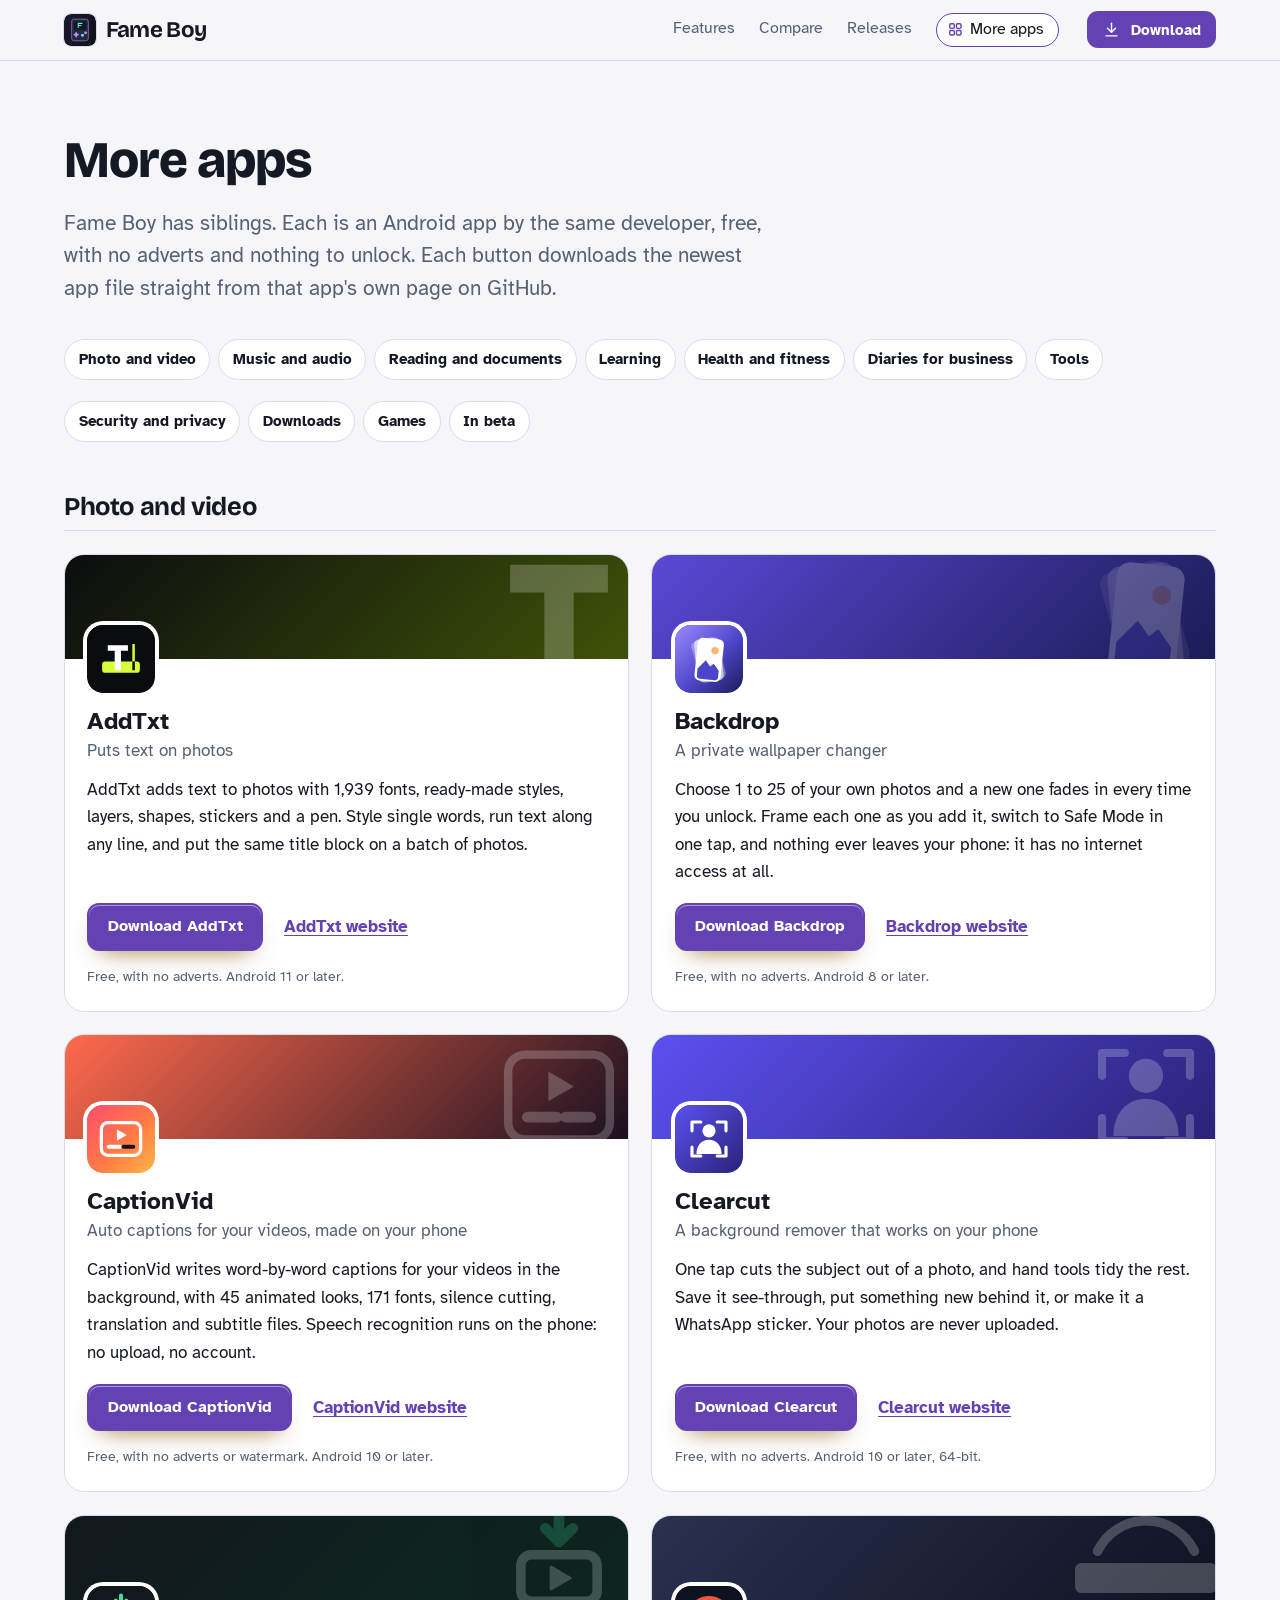
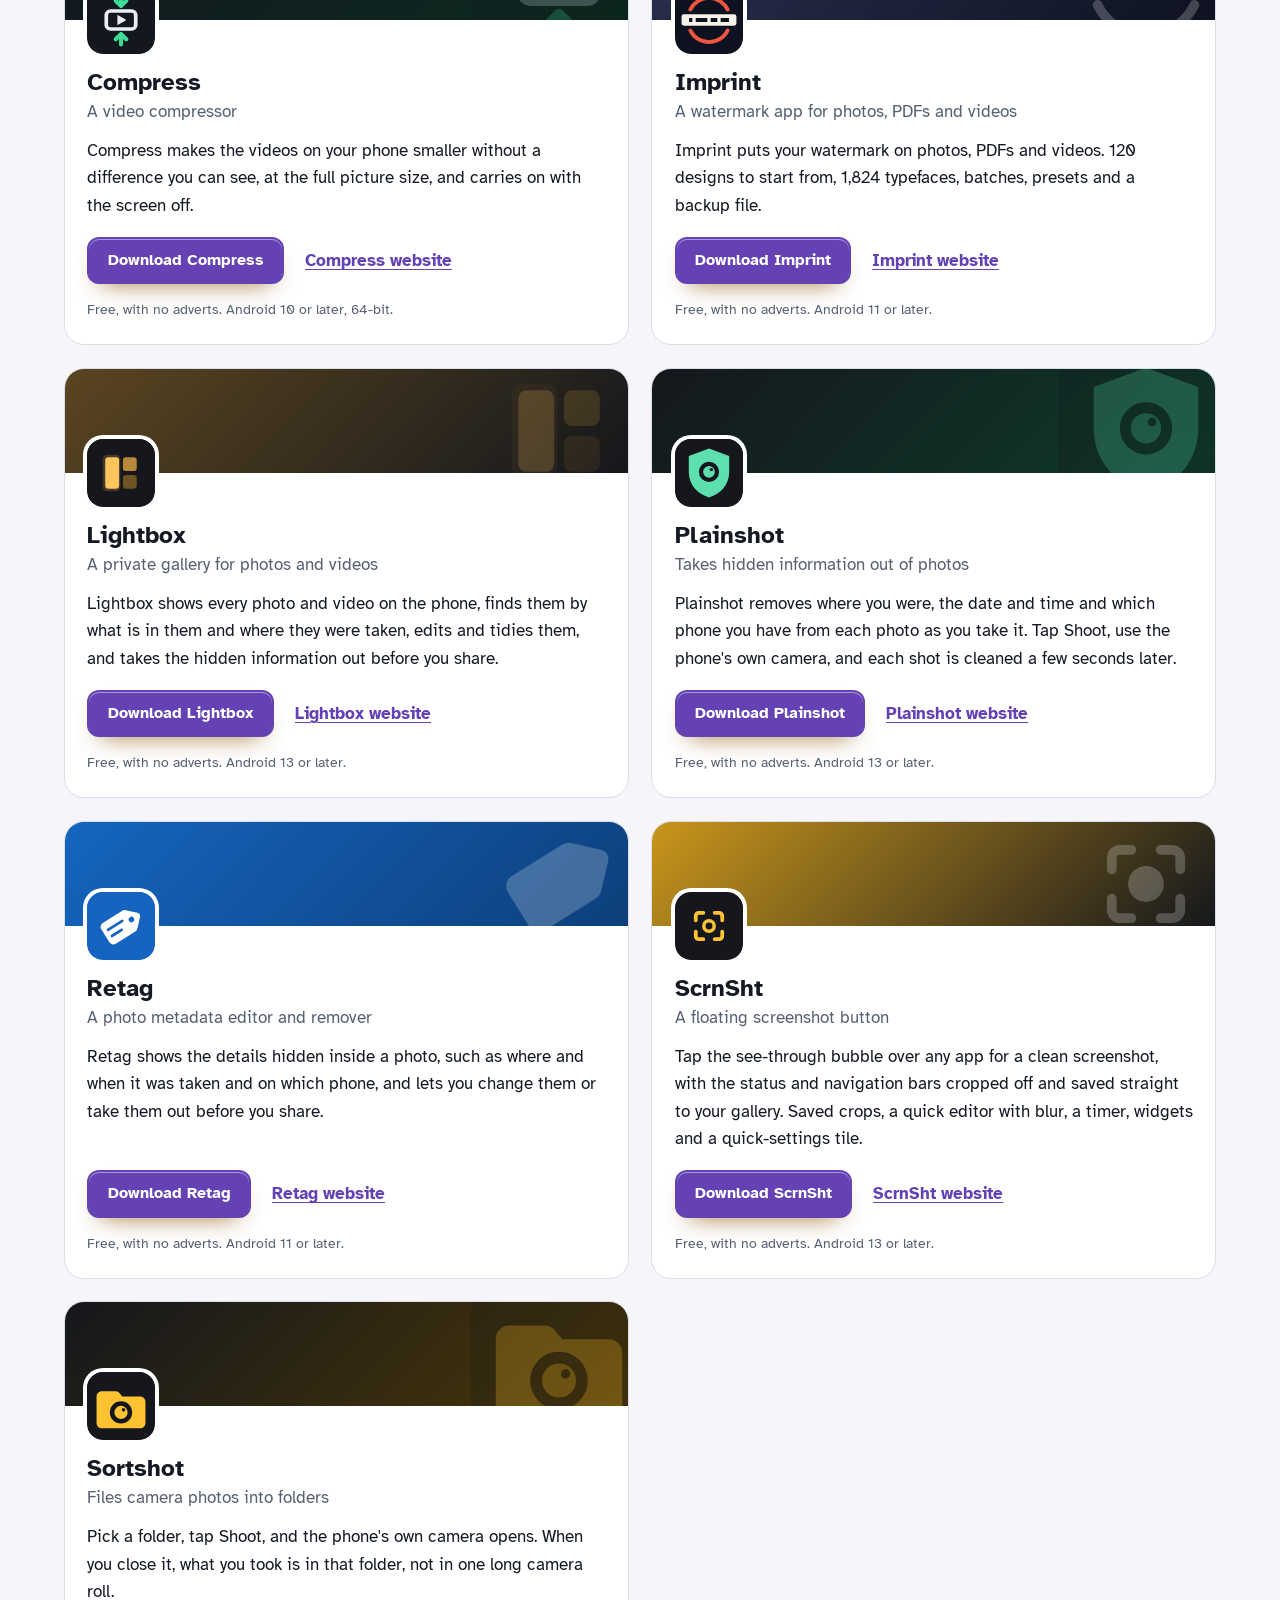
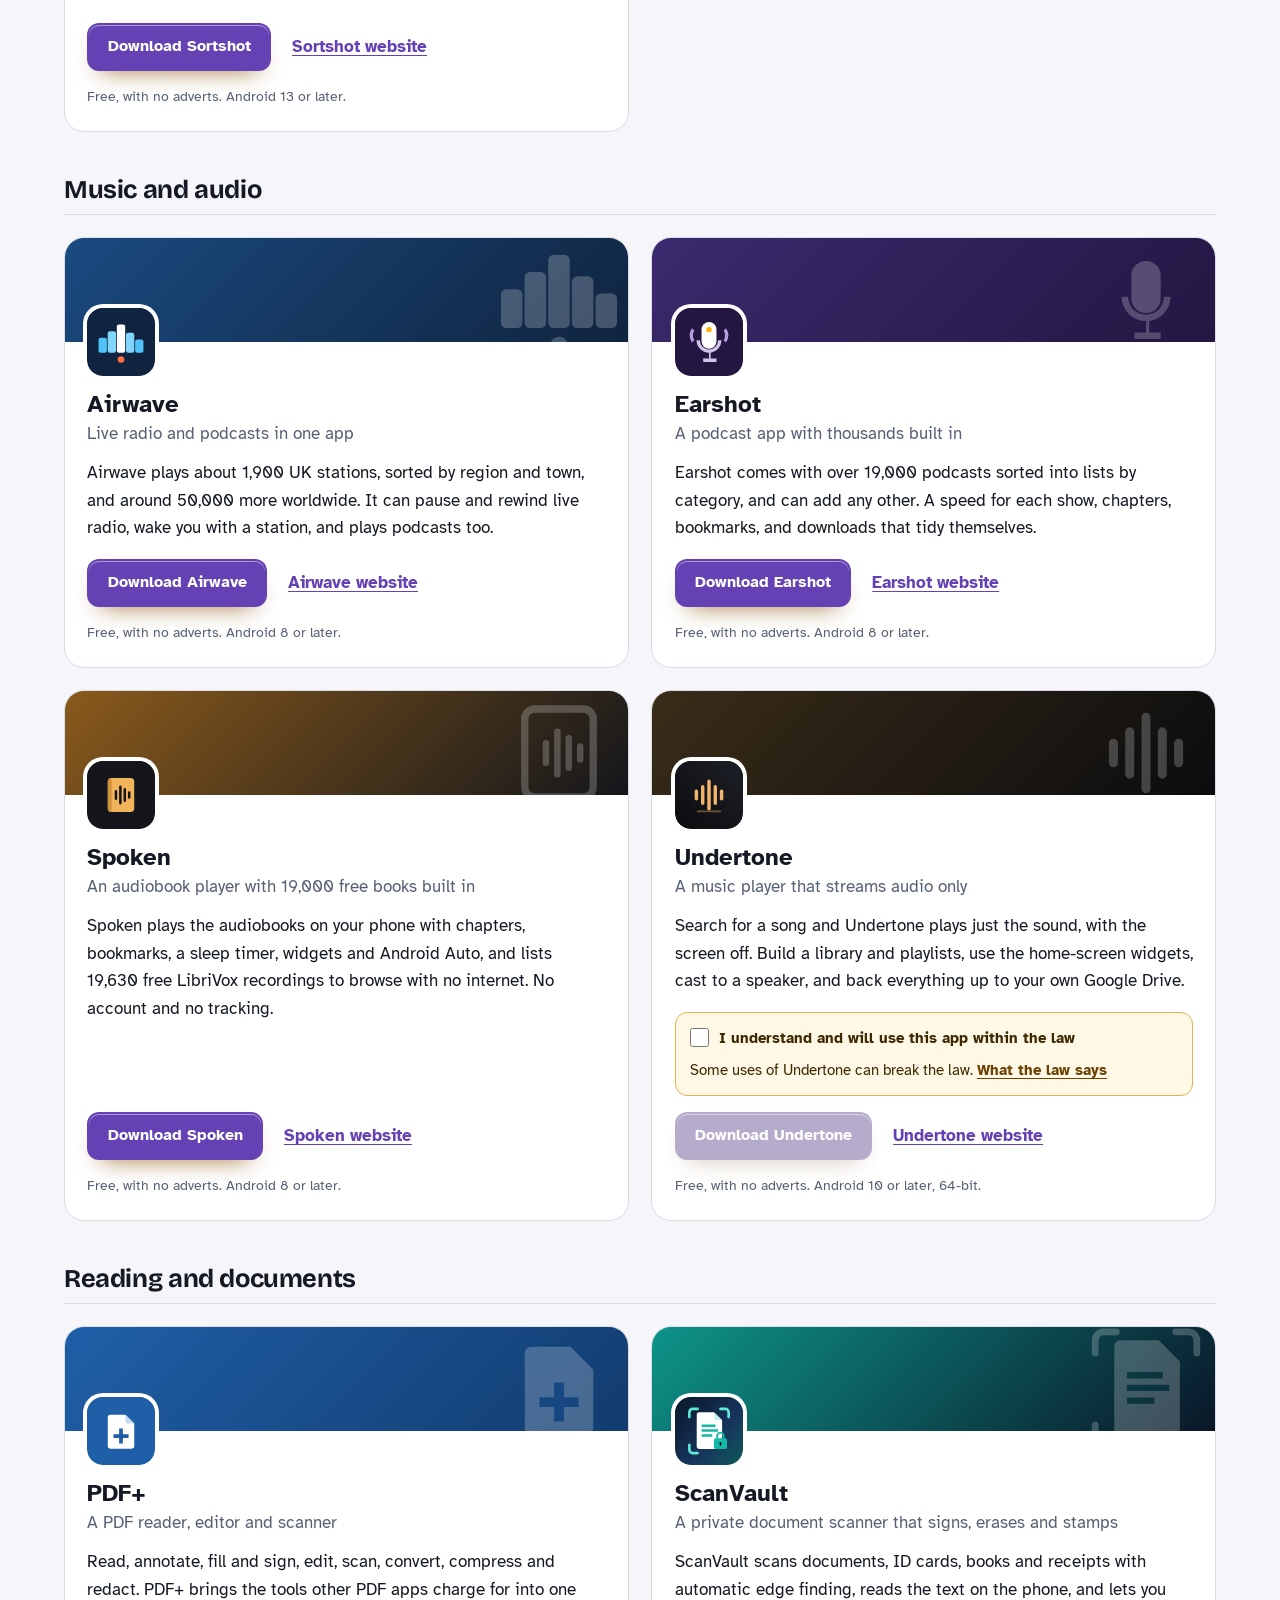
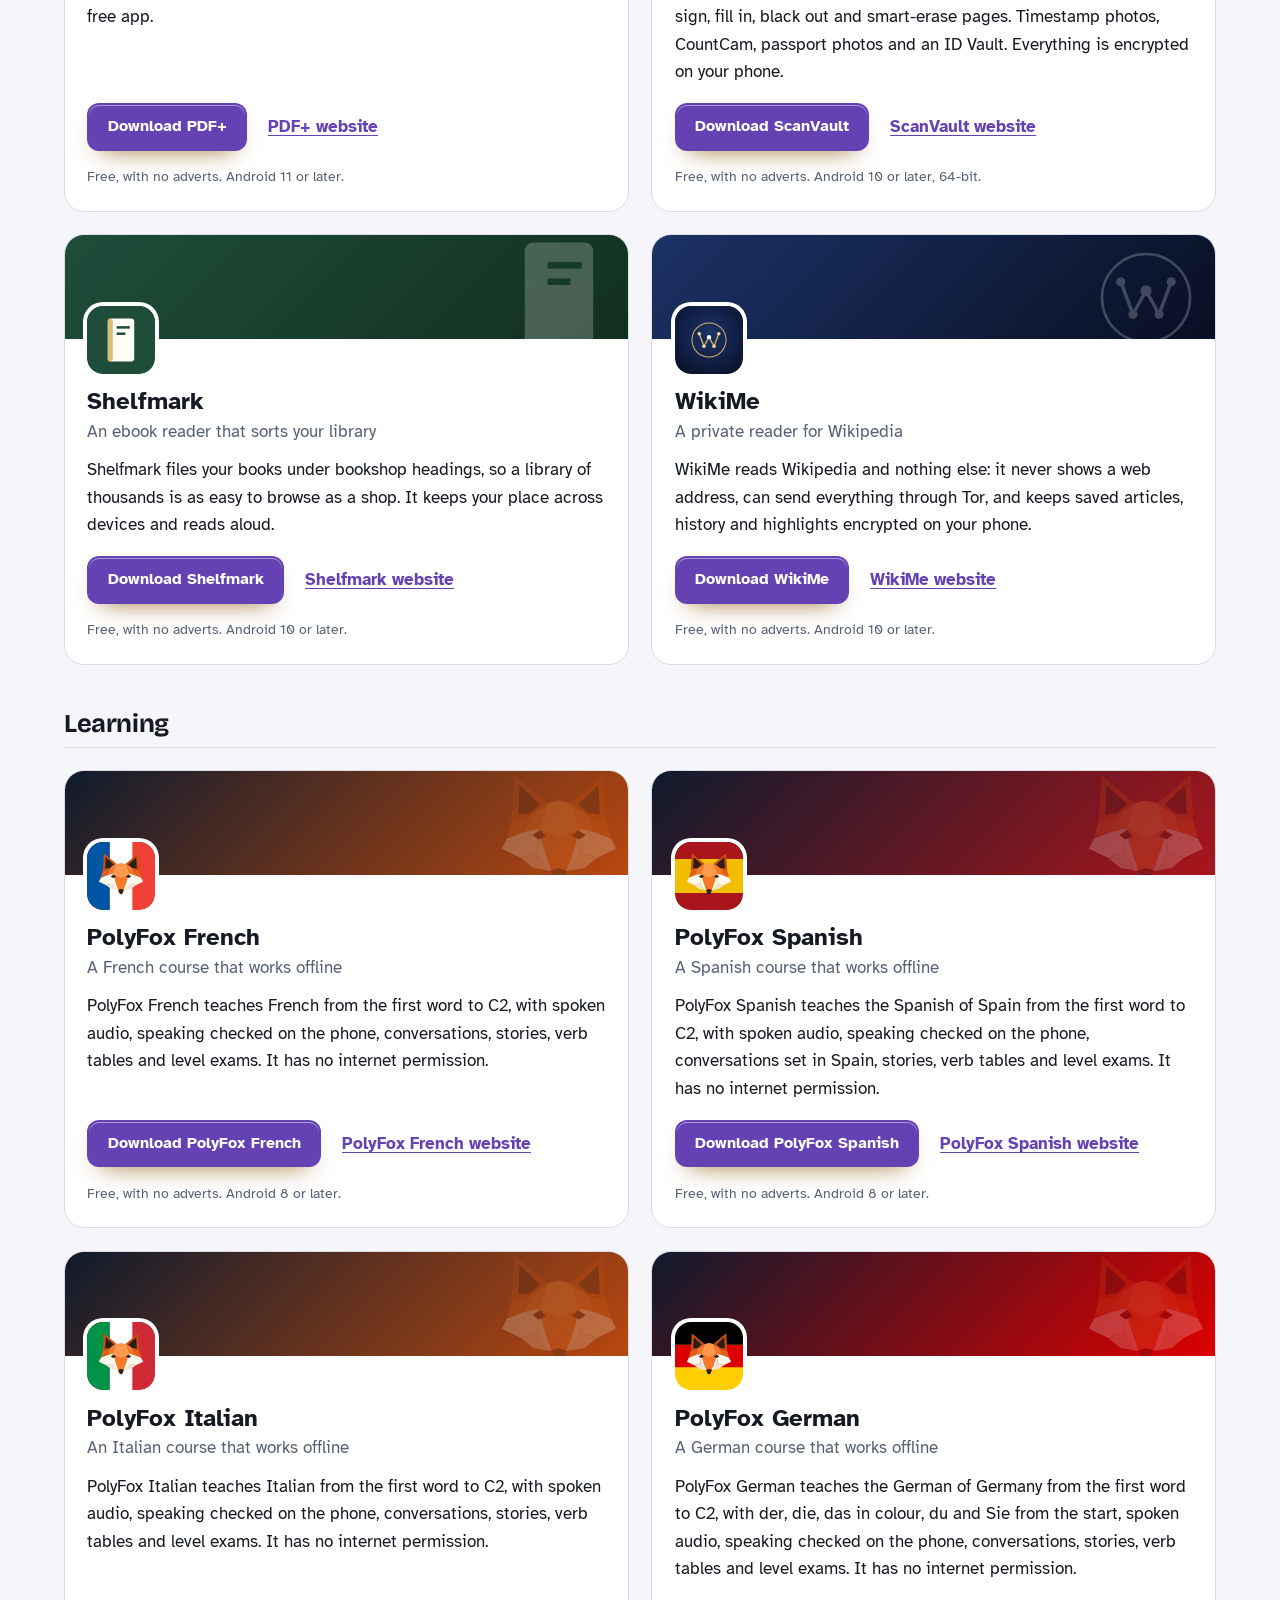
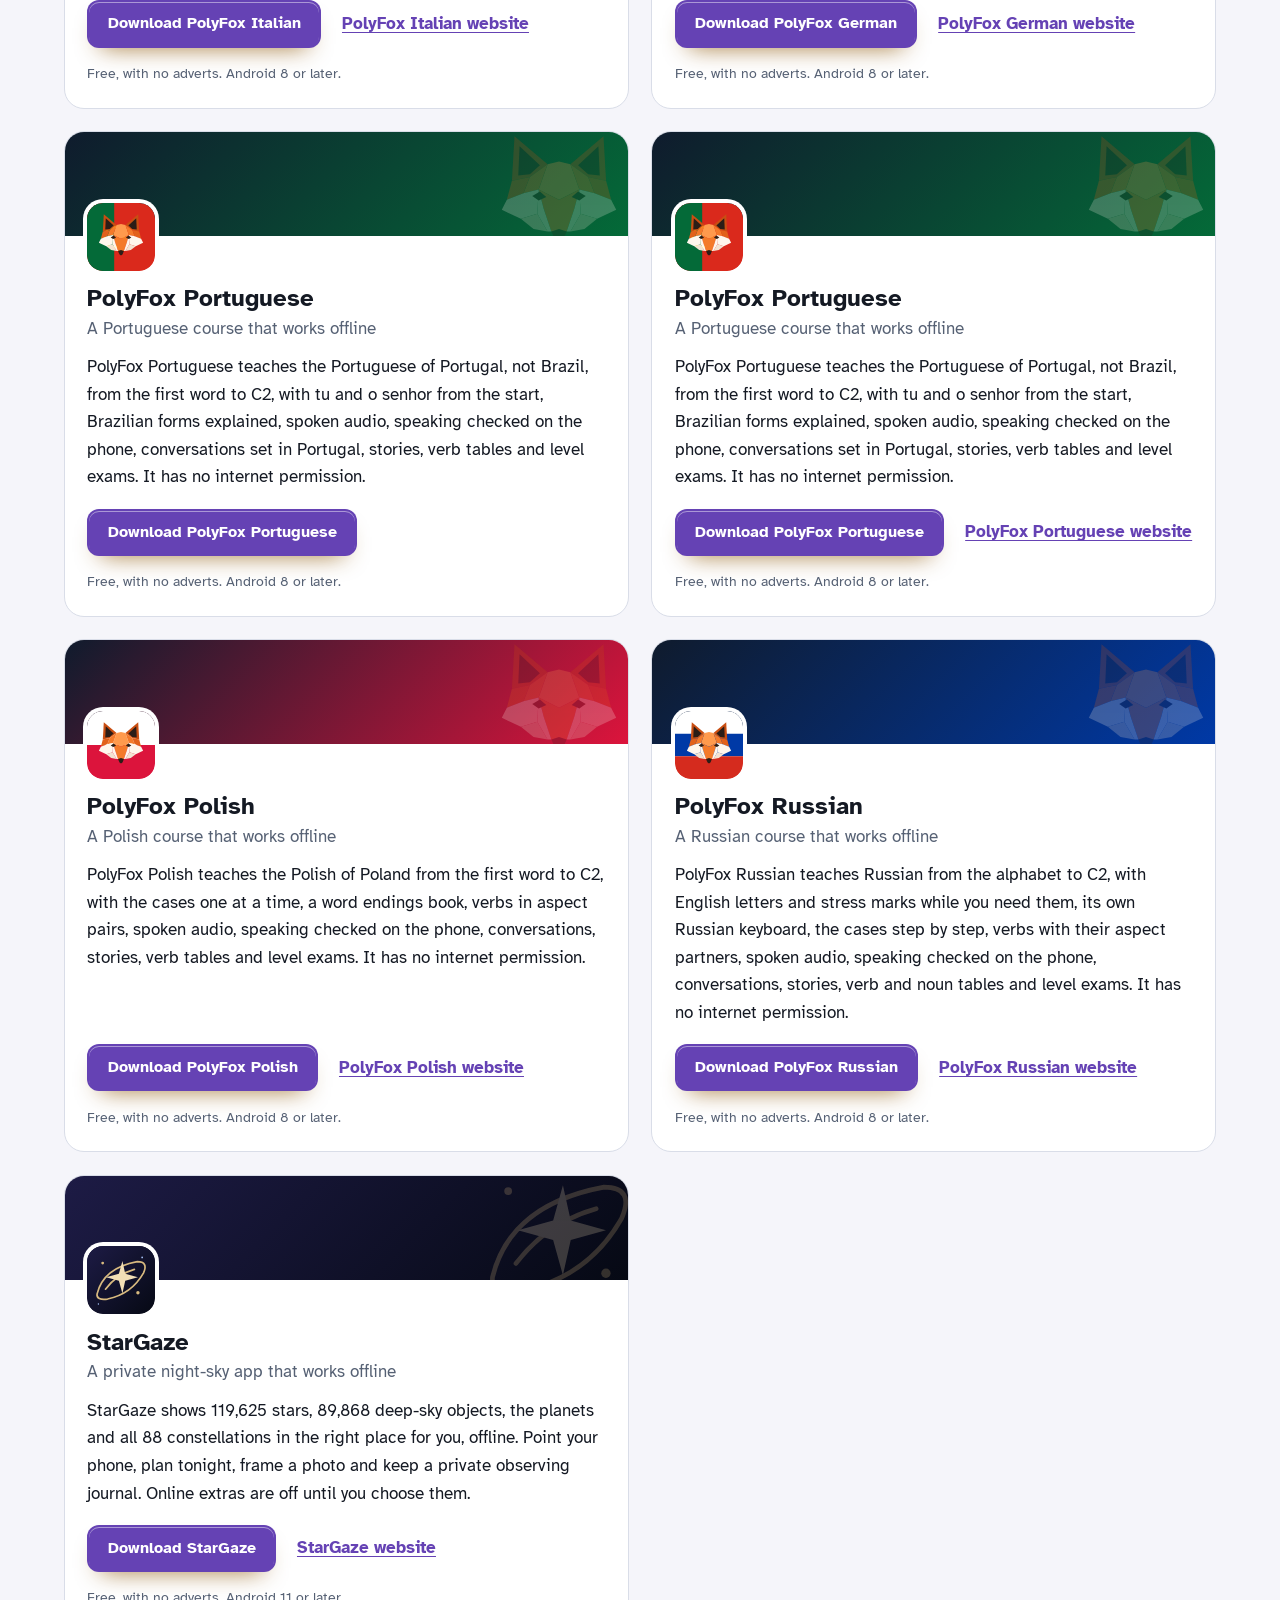
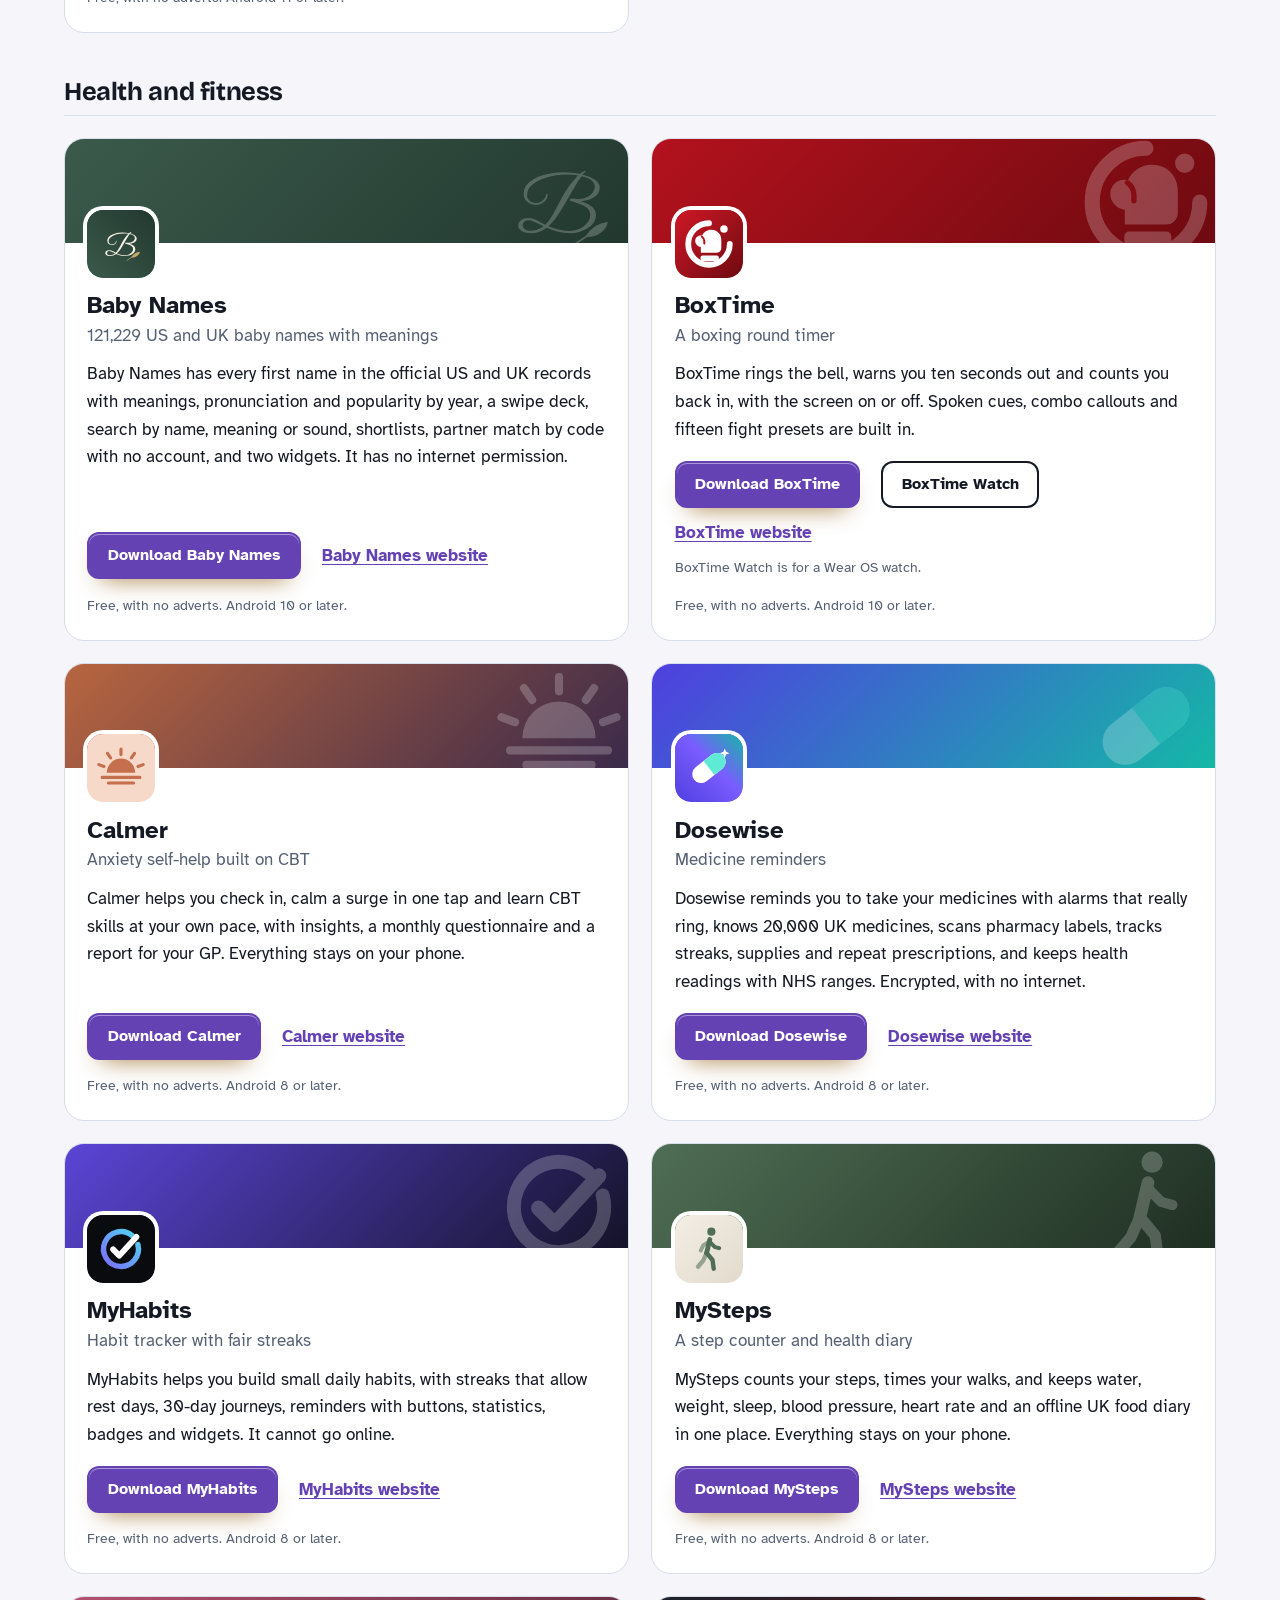
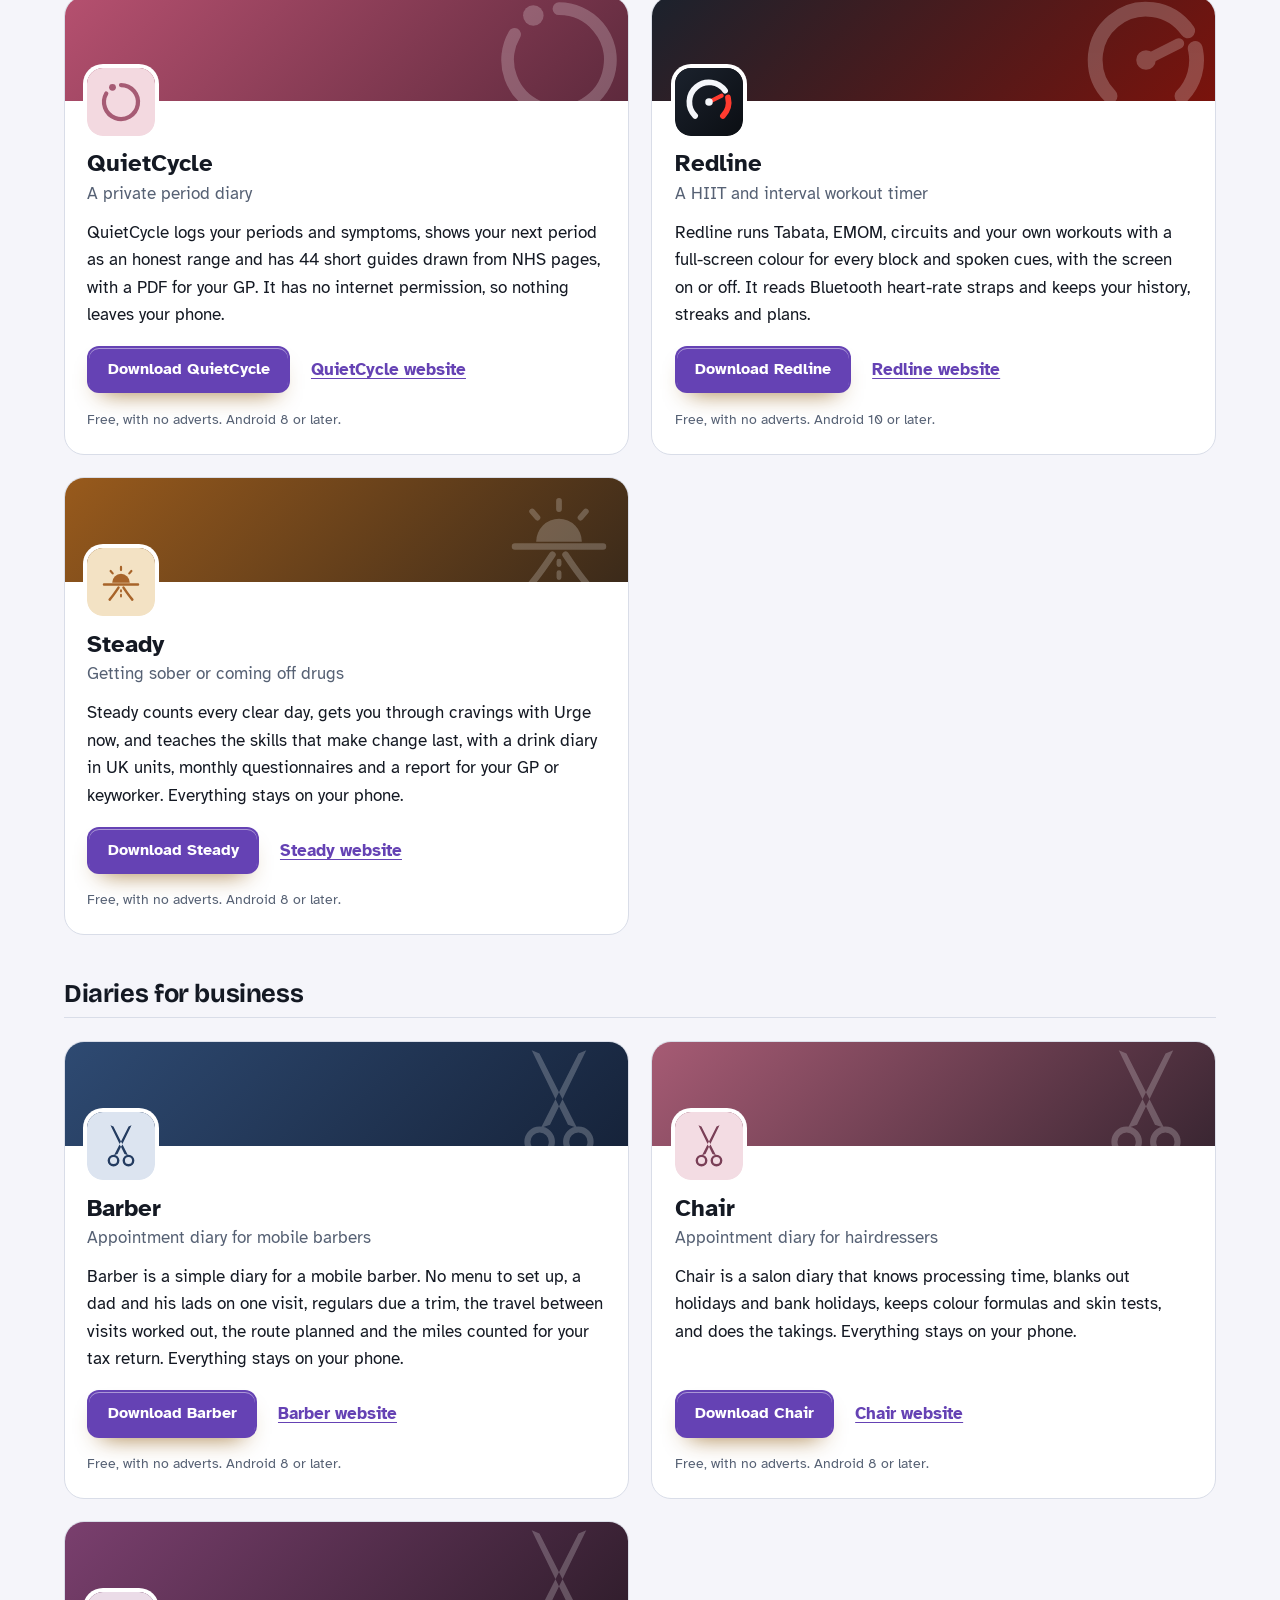
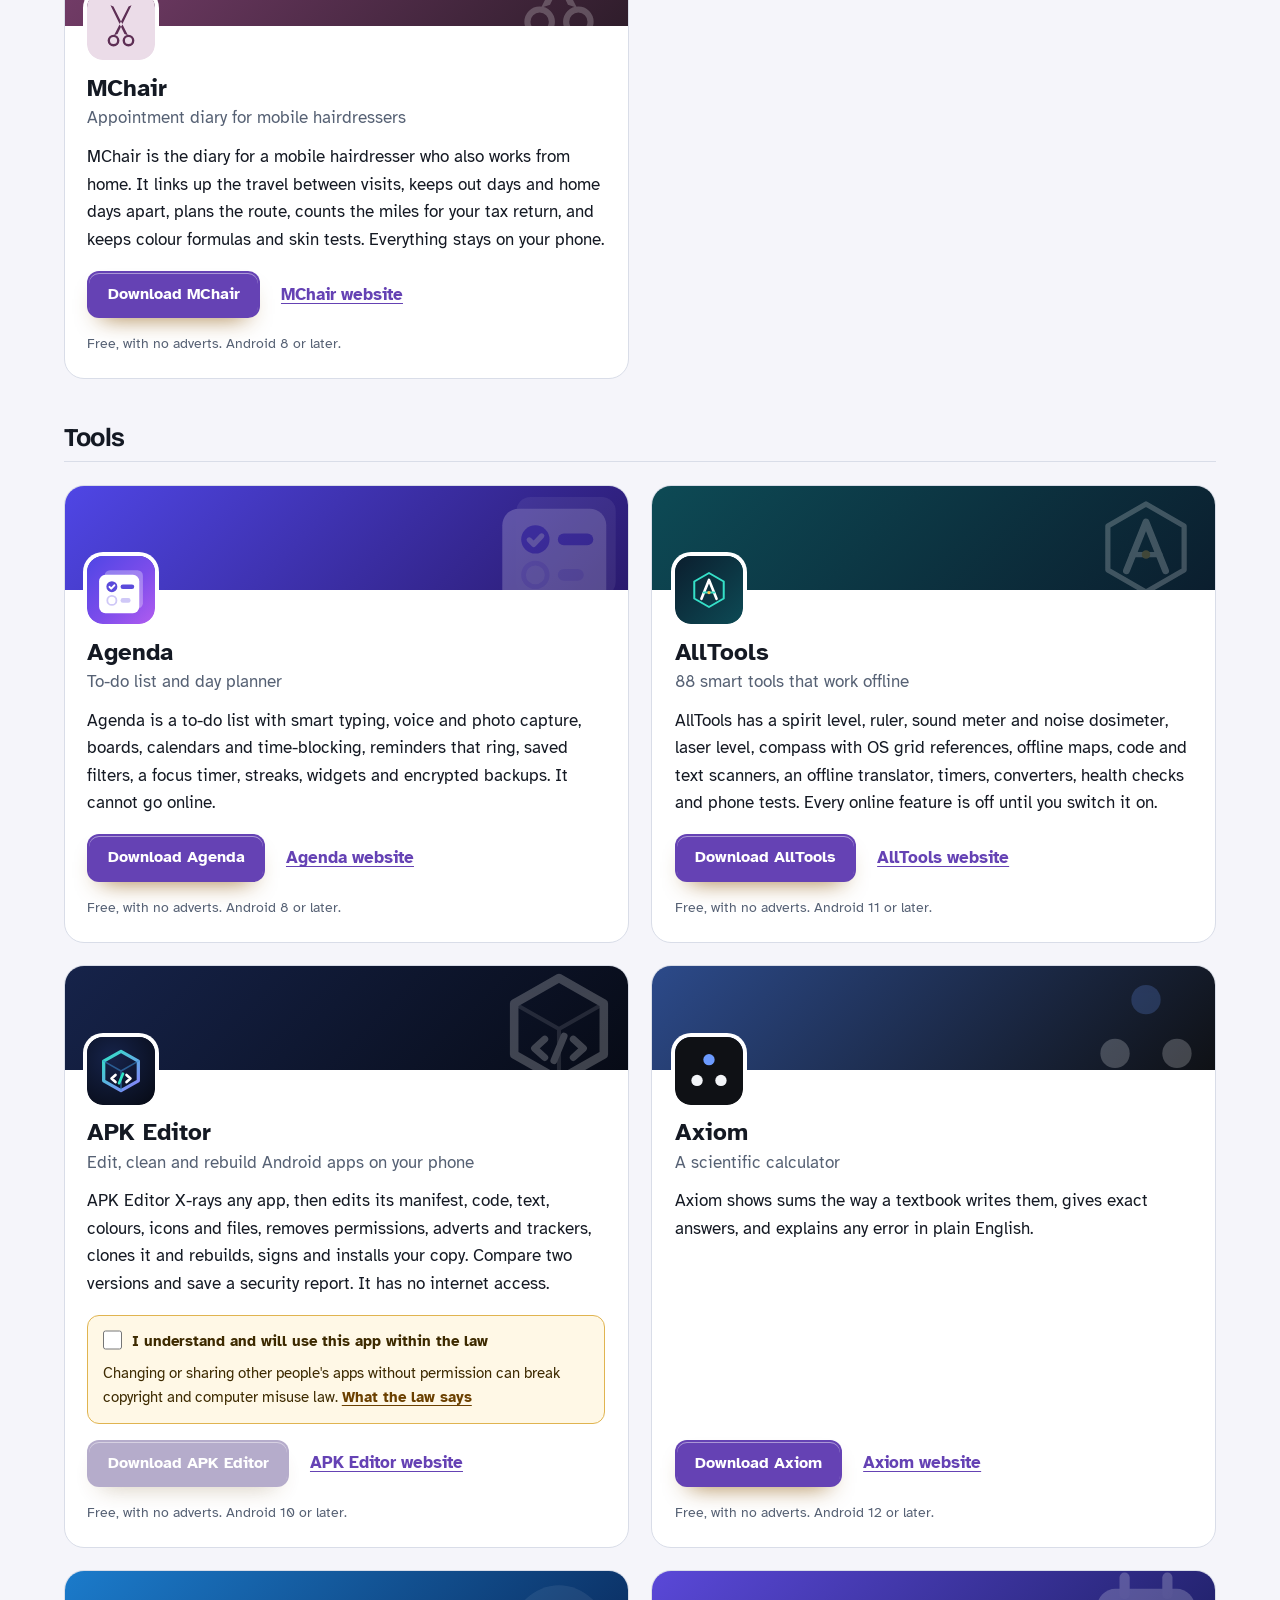
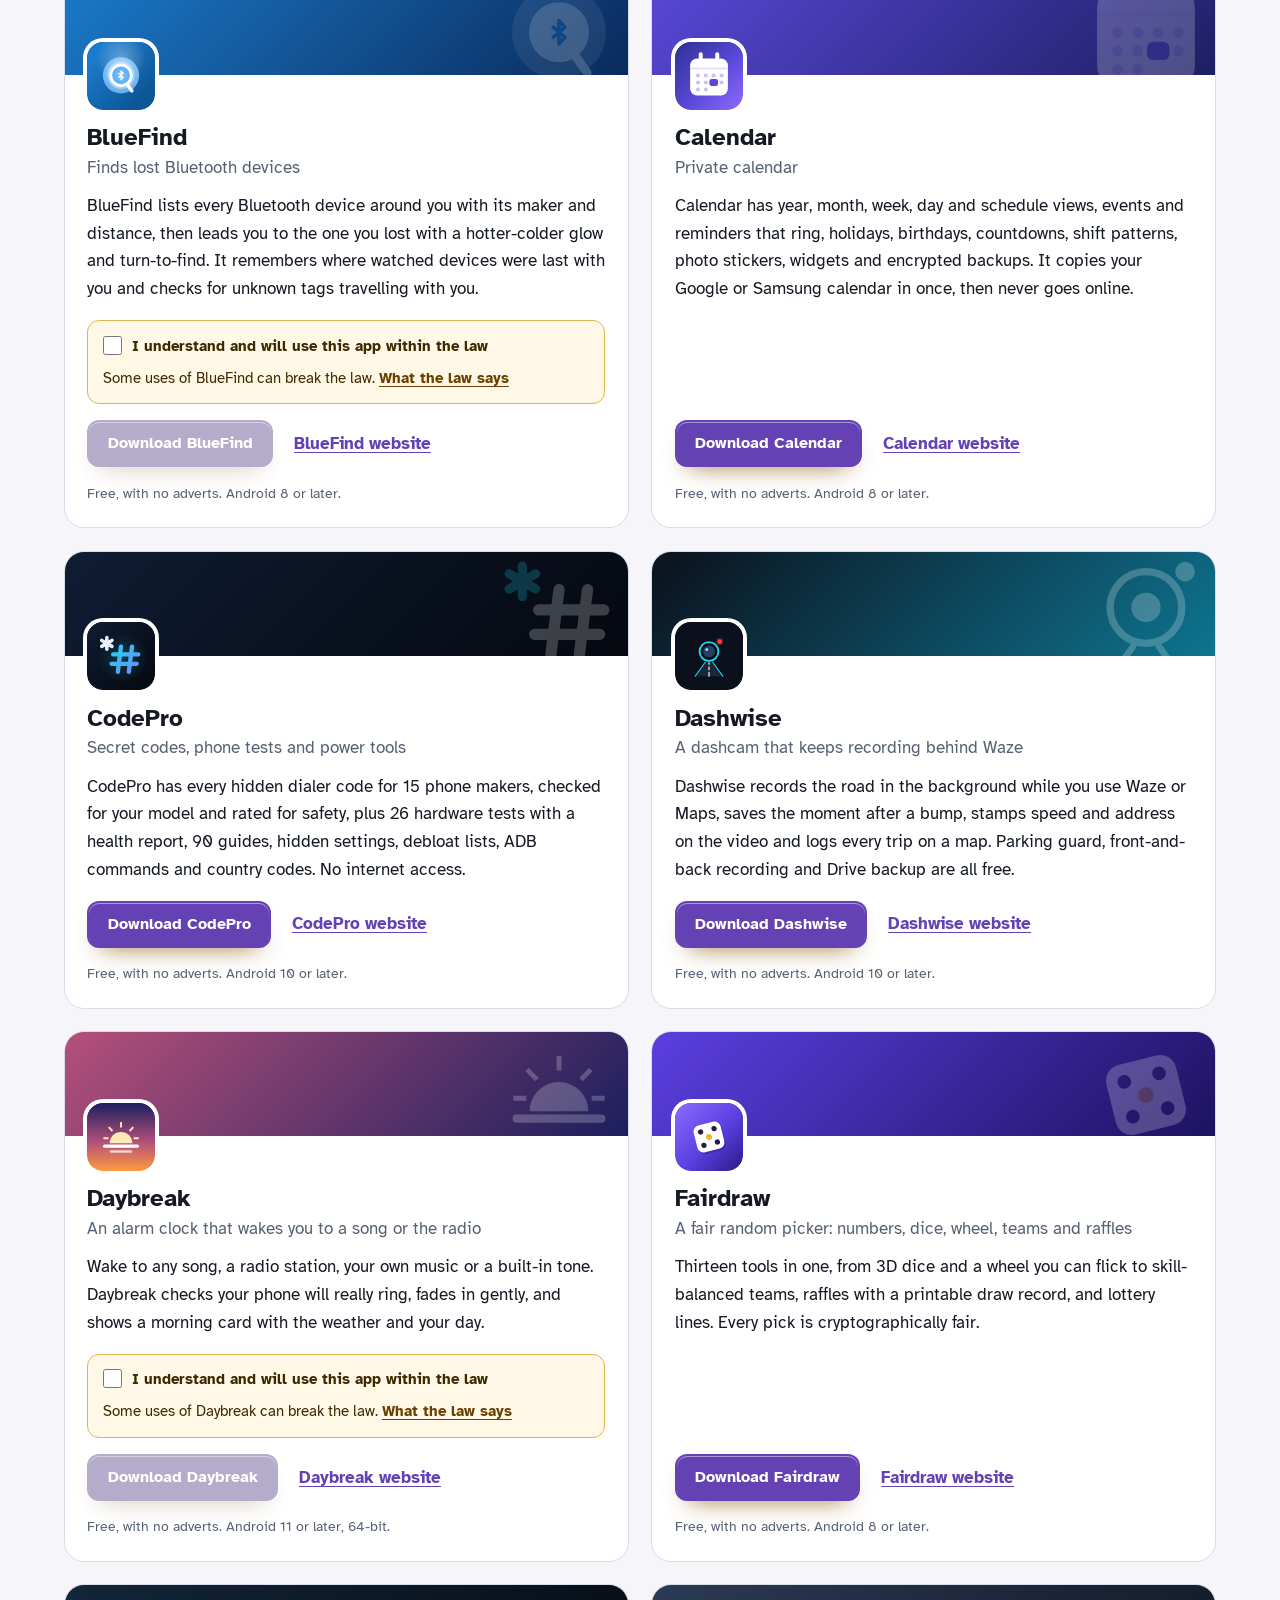
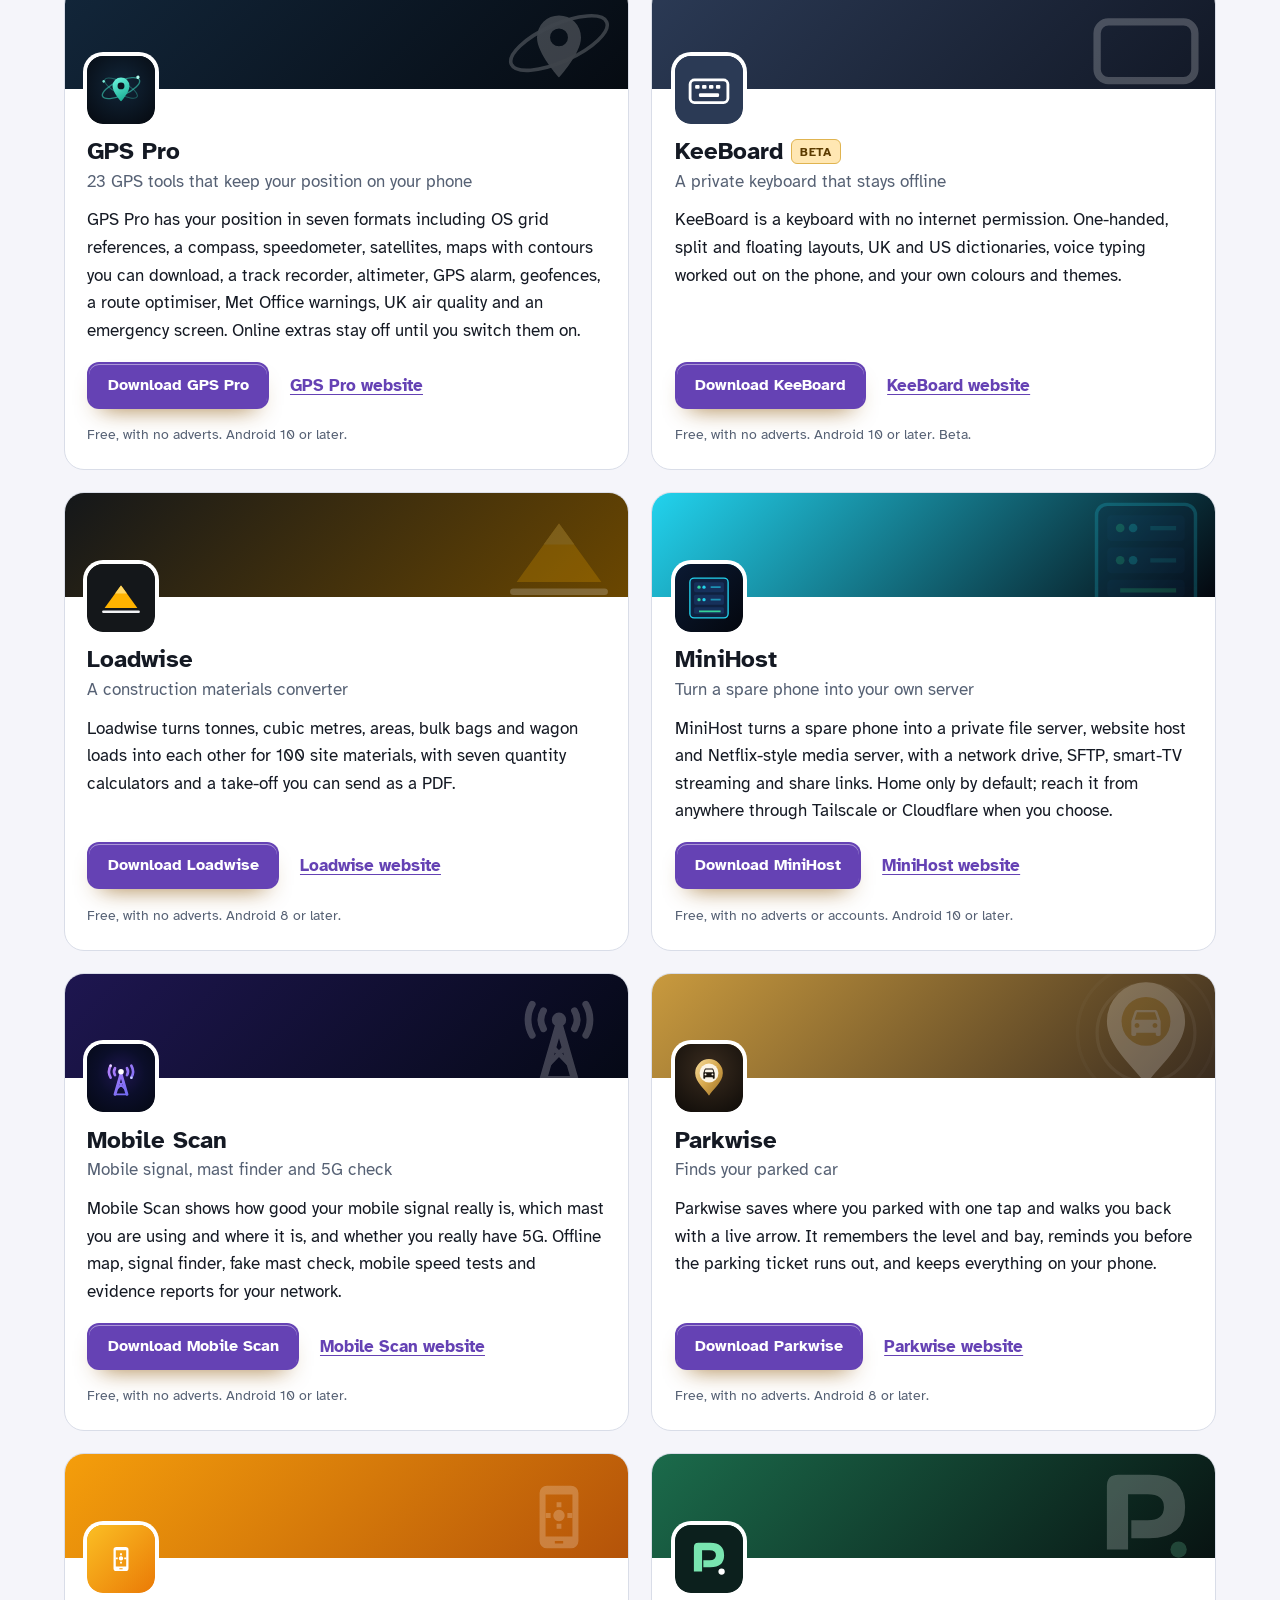
==== commit 4a5d8c68: "More apps: add Baby Names" ====
--- a/more-apps.html
+++ b/more-apps.html
@@ -4,7 +4,7 @@
 <meta charset="utf-8">
 <meta name="viewport" content="width=device-width, initial-scale=1">
 <title>More free Android apps from the maker of Fame Boy</title>
-<meta name="description" content="All 96 free Android apps from the maker of Fame Boy, in one list by category, each with its download and a link to its website.">
+<meta name="description" content="All 97 free Android apps from the maker of Fame Boy, in one list by category, each with its download and a link to its website.">
 <meta name="author" content="Jonathan Jackson">
 <link rel="canonical" href="https://customgpter.github.io/fameboy/more-apps.html">
 <meta name="theme-color" content="#f5f5fa" media="(prefers-color-scheme: light)">
@@ -12,7 +12,7 @@
 <meta property="og:type" content="website">
 <meta property="og:site_name" content="Fame Boy">
 <meta property="og:title" content="More free Android apps from the maker of Fame Boy">
-<meta property="og:description" content="All 96 free Android apps from the maker of Fame Boy, in one list by category, each with its download and a link to its website.">
+<meta property="og:description" content="All 97 free Android apps from the maker of Fame Boy, in one list by category, each with its download and a link to its website.">
 <meta property="og:url" content="https://customgpter.github.io/fameboy/more-apps.html">
 <meta property="og:image" content="https://customgpter.github.io/fameboy/assets/og.png">
 <meta property="og:image:width" content="1200">
@@ -26,7 +26,7 @@
 <link rel="preload" href="./assets/fonts/atkinson-hyperlegible-latin-400-normal.woff2" as="font" type="font/woff2" crossorigin>
 <link rel="stylesheet" href="./assets/site.css?v=1">
 <link rel="stylesheet" href="./assets/house.css?v=1">
-<script type="application/ld+json">{"@context":"https://schema.org","@type":"ItemList","name":"Apps from the maker of Fame Boy","url":"https://customgpter.github.io/fameboy/more-apps.html","itemListElement":[{"@type":"ListItem","position":1,"name":"AddTxt","url":"https://customgpter.github.io/addtxt/"},{"@type":"ListItem","position":2,"name":"Backdrop","url":"https://customgpter.github.io/backdrop/"},{"@type":"ListItem","position":3,"name":"CaptionVid","url":"https://customgpter.github.io/captionvid/"},{"@type":"ListItem","position":4,"name":"Clearcut","url":"https://customgpter.github.io/clearcut/"},{"@type":"ListItem","position":5,"name":"Compress","url":"https://customgpter.github.io/compress/"},{"@type":"ListItem","position":6,"name":"Imprint","url":"https://customgpter.github.io/imprint/"},{"@type":"ListItem","position":7,"name":"Lightbox","url":"https://customgpter.github.io/lightbox/"},{"@type":"ListItem","position":8,"name":"Plainshot","url":"https://customgpter.github.io/plainshot/"},{"@type":"ListItem","position":9,"name":"Retag","url":"https://customgpter.github.io/retag/"},{"@type":"ListItem","position":10,"name":"ScrnSht","url":"https://customgpter.github.io/scrnsht/"},{"@type":"ListItem","position":11,"name":"Sortshot","url":"https://customgpter.github.io/sortshot/"},{"@type":"ListItem","position":12,"name":"Airwave","url":"https://customgpter.github.io/airwave/"},{"@type":"ListItem","position":13,"name":"Earshot","url":"https://customgpter.github.io/earshot/"},{"@type":"ListItem","position":14,"name":"Spoken","url":"https://customgpter.github.io/spoken/"},{"@type":"ListItem","position":15,"name":"Undertone","url":"https://customgpter.github.io/undertone/"},{"@type":"ListItem","position":16,"name":"PDF+","url":"https://customgpter.github.io/pdfplus/"},{"@type":"ListItem","position":17,"name":"ScanVault","url":"https://customgpter.github.io/scanvault/"},{"@type":"ListItem","position":18,"name":"Shelfmark","url":"https://customgpter.github.io/shelfmark/"},{"@type":"ListItem","position":19,"name":"WikiMe","url":"https://customgpter.github.io/wikime/"},{"@type":"ListItem","position":20,"name":"PolyFox French","url":"https://customgpter.github.io/polyfox/"},{"@type":"ListItem","position":21,"name":"PolyFox German","url":"https://customgpter.github.io/polyfox-german/"},{"@type":"ListItem","position":22,"name":"PolyFox Portuguese","url":"https://customgpter.github.io/polyfox-portuguese/"},{"@type":"ListItem","position":23,"name":"PolyFox Polish","url":"https://customgpter.github.io/polyfox-polish/"},{"@type":"ListItem","position":24,"name":"PolyFox Russian","url":"https://customgpter.github.io/polyfox-russian/"},{"@type":"ListItem","position":25,"name":"StarGaze","url":"https://customgpter.github.io/stargaze/"},{"@type":"ListItem","position":26,"name":"BoxTime","url":"https://customgpter.github.io/boxtime/"},{"@type":"ListItem","position":27,"name":"Calmer","url":"https://customgpter.github.io/calmer/"},{"@type":"ListItem","position":28,"name":"Dosewise","url":"https://customgpter.github.io/dosewise/"},{"@type":"ListItem","position":29,"name":"MyHabits","url":"https://customgpter.github.io/myhabits/"},{"@type":"ListItem","position":30,"name":"MySteps","url":"https://customgpter.github.io/mysteps/"},{"@type":"ListItem","position":31,"name":"QuietCycle","url":"https://customgpter.github.io/quietcycle/"},{"@type":"ListItem","position":32,"name":"Redline","url":"https://customgpter.github.io/redline/"},{"@type":"ListItem","position":33,"name":"Steady","url":"https://customgpter.github.io/steady/"},{"@type":"ListItem","position":34,"name":"Barber","url":"https://customgpter.github.io/barber/"},{"@type":"ListItem","position":35,"name":"Chair","url":"https://customgpter.github.io/chair/"},{"@type":"ListItem","position":36,"name":"MChair","url":"https://customgpter.github.io/mchair/"},{"@type":"ListItem","position":37,"name":"Agenda","url":"https://customgpter.github.io/agenda/"},{"@type":"ListItem","position":38,"name":"AllTools","url":"https://customgpter.github.io/alltools/"},{"@type":"ListItem","position":39,"name":"APK Editor","url":"https://customgpter.github.io/apkeditor/"},{"@type":"ListItem","position":40,"name":"Axiom","url":"https://customgpter.github.io/axiom/"},{"@type":"ListItem","position":41,"name":"BlueFind","url":"https://customgpter.github.io/bluefind/"},{"@type":"ListItem","position":42,"name":"Calendar","url":"https://customgpter.github.io/calendar/"},{"@type":"ListItem","position":43,"name":"CodePro","url":"https://customgpter.github.io/codepro/"},{"@type":"ListItem","position":44,"name":"Dashwise","url":"https://customgpter.github.io/dashwise/"},{"@type":"ListItem","position":45,"name":"Daybreak","url":"https://customgpter.github.io/daybreak/"},{"@type":"ListItem","position":46,"name":"Fairdraw","url":"https://customgpter.github.io/fairdraw/"},{"@type":"ListItem","position":47,"name":"GPS Pro","url":"https://customgpter.github.io/gpspro/"},{"@type":"ListItem","position":48,"name":"KeeBoard","url":"https://customgpter.github.io/keeboard/"},{"@type":"ListItem","position":49,"name":"Loadwise","url":"https://customgpter.github.io/loadwise/"},{"@type":"ListItem","position":50,"name":"MiniHost","url":"https://customgpter.github.io/minihost/"},{"@type":"ListItem","position":51,"name":"Mobile Scan","url":"https://customgpter.github.io/mobilescan/"},{"@type":"ListItem","position":52,"name":"Parkwise","url":"https://customgpter.github.io/parkwise/"},{"@type":"ListItem","position":53,"name":"Pocketmind","url":"https://customgpter.github.io/pocketmind/"},{"@type":"ListItem","position":54,"name":"Refine","url":"https://customgpter.github.io/refine/"},{"@type":"ListItem","position":55,"name":"Shiftwise","url":"https://customgpter.github.io/shiftwise/"},{"@type":"ListItem","position":56,"name":"SimpleCalc","url":"https://customgpter.github.io/simplecalc/"},{"@type":"ListItem","position":57,"name":"Skyline","url":"https://customgpter.github.io/skyline/"},{"@type":"ListItem","position":58,"name":"Slipway","url":"https://customgpter.github.io/slipway/"},{"@type":"ListItem","position":59,"name":"Tagger","url":"https://customgpter.github.io/tagger/"},{"@type":"ListItem","position":60,"name":"TotalClean","url":"https://customgpter.github.io/totalclean/"},{"@type":"ListItem","position":61,"name":"TVLink","url":"https://customgpter.github.io/tvlink/"},{"@type":"ListItem","position":62,"name":"Unbox","url":"https://customgpter.github.io/unbox/"},{"@type":"ListItem","position":63,"name":"WhatsKeep","url":"https://customgpter.github.io/whatskeep/"},{"@type":"ListItem","position":64,"name":"WiFi Scan","url":"https://customgpter.github.io/wifiscan/"},{"@type":"ListItem","position":65,"name":"Auditly","url":"https://customgpter.github.io/auditly/"},{"@type":"ListItem","position":66,"name":"Backchannel","url":"https://customgpter.github.io/backchannel/"},{"@type":"ListItem","position":67,"name":"ENotes","url":"https://customgpter.github.io/enotes/"},{"@type":"ListItem","position":68,"name":"FindMe","url":"https://customgpter.github.io/findme/"},{"@type":"ListItem","position":69,"name":"iLock","url":"https://customgpter.github.io/ilock/"},{"@type":"ListItem","position":70,"name":"ImSafe","url":"https://customgpter.github.io/imsafe/"},{"@type":"ListItem","position":71,"name":"IShred","url":"https://customgpter.github.io/ishred/"},{"@type":"ListItem","position":72,"name":"LockBox","url":"https://customgpter.github.io/lockbox/"},{"@type":"ListItem","position":73,"name":"PassVault","url":"https://customgpter.github.io/passvault/"},{"@type":"ListItem","position":74,"name":"SpyFind","url":"https://customgpter.github.io/spyfind/"},{"@type":"ListItem","position":75,"name":"TextWipe","url":"https://customgpter.github.io/textwipe/"},{"@type":"ListItem","position":76,"name":"Tracewire","url":"https://customgpter.github.io/tracewire/"},{"@type":"ListItem","position":77,"name":"Vigil","url":"https://customgpter.github.io/vigil/"},{"@type":"ListItem","position":78,"name":"Grab","url":"https://customgpter.github.io/grab/"},{"@type":"ListItem","position":79,"name":"Swarm","url":"https://customgpter.github.io/swarm/"},{"@type":"ListItem","position":80,"name":"Plane Games","url":"https://customgpter.github.io/plane-games/"},{"@type":"ListItem","position":81,"name":"Ninefold","url":"https://customgpter.github.io/ninefold/"},{"@type":"ListItem","position":82,"name":"Cubewise","url":"https://customgpter.github.io/cubewise/"},{"@type":"ListItem","position":83,"name":"Tilewise","url":"https://customgpter.github.io/tilewise/"},{"@type":"ListItem","position":84,"name":"Letterwise","url":"https://customgpter.github.io/letterwise/"},{"@type":"ListItem","position":85,"name":"Kingside","url":"https://customgpter.github.io/kingside/"},{"@type":"ListItem","position":86,"name":"Deckhand","url":"https://customgpter.github.io/deckhand/"},{"@type":"ListItem","position":87,"name":"SNESForge","url":"https://customgpter.github.io/snesforge/"},{"@type":"ListItem","position":88,"name":"Fame Boy","url":"https://customgpter.github.io/fameboy/"},{"@type":"ListItem","position":89,"name":"PSPPro","url":"https://customgpter.github.io/psppro/"},{"@type":"ListItem","position":90,"name":"MegaGen","url":"https://customgpter.github.io/megagen/"},{"@type":"ListItem","position":91,"name":"QVR","url":"https://customgpter.github.io/qvr/"},{"@type":"ListItem","position":92,"name":"QVR Watch","url":"https://customgpter.github.io/qvr-watch/"},{"@type":"ListItem","position":93,"name":"QVRLite","url":"https://customgpter.github.io/qvrlite/"},{"@type":"ListItem","position":94,"name":"Onionz","url":"https://customgpter.github.io/onionz/"},{"@type":"ListItem","position":95,"name":"OnionzWeb","url":"https://customgpter.github.io/onionzweb/"}]}</script>
+<script type="application/ld+json">{"@context":"https://schema.org","@type":"ItemList","name":"Apps from the maker of Fame Boy","url":"https://customgpter.github.io/fameboy/more-apps.html","itemListElement":[{"@type":"ListItem","position":1,"name":"AddTxt","url":"https://customgpter.github.io/addtxt/"},{"@type":"ListItem","position":2,"name":"Backdrop","url":"https://customgpter.github.io/backdrop/"},{"@type":"ListItem","position":3,"name":"CaptionVid","url":"https://customgpter.github.io/captionvid/"},{"@type":"ListItem","position":4,"name":"Clearcut","url":"https://customgpter.github.io/clearcut/"},{"@type":"ListItem","position":5,"name":"Compress","url":"https://customgpter.github.io/compress/"},{"@type":"ListItem","position":6,"name":"Imprint","url":"https://customgpter.github.io/imprint/"},{"@type":"ListItem","position":7,"name":"Lightbox","url":"https://customgpter.github.io/lightbox/"},{"@type":"ListItem","position":8,"name":"Plainshot","url":"https://customgpter.github.io/plainshot/"},{"@type":"ListItem","position":9,"name":"Retag","url":"https://customgpter.github.io/retag/"},{"@type":"ListItem","position":10,"name":"ScrnSht","url":"https://customgpter.github.io/scrnsht/"},{"@type":"ListItem","position":11,"name":"Sortshot","url":"https://customgpter.github.io/sortshot/"},{"@type":"ListItem","position":12,"name":"Airwave","url":"https://customgpter.github.io/airwave/"},{"@type":"ListItem","position":13,"name":"Earshot","url":"https://customgpter.github.io/earshot/"},{"@type":"ListItem","position":14,"name":"Spoken","url":"https://customgpter.github.io/spoken/"},{"@type":"ListItem","position":15,"name":"Undertone","url":"https://customgpter.github.io/undertone/"},{"@type":"ListItem","position":16,"name":"PDF+","url":"https://customgpter.github.io/pdfplus/"},{"@type":"ListItem","position":17,"name":"ScanVault","url":"https://customgpter.github.io/scanvault/"},{"@type":"ListItem","position":18,"name":"Shelfmark","url":"https://customgpter.github.io/shelfmark/"},{"@type":"ListItem","position":19,"name":"WikiMe","url":"https://customgpter.github.io/wikime/"},{"@type":"ListItem","position":20,"name":"PolyFox French","url":"https://customgpter.github.io/polyfox/"},{"@type":"ListItem","position":21,"name":"PolyFox German","url":"https://customgpter.github.io/polyfox-german/"},{"@type":"ListItem","position":22,"name":"PolyFox Portuguese","url":"https://customgpter.github.io/polyfox-portuguese/"},{"@type":"ListItem","position":23,"name":"PolyFox Polish","url":"https://customgpter.github.io/polyfox-polish/"},{"@type":"ListItem","position":24,"name":"PolyFox Russian","url":"https://customgpter.github.io/polyfox-russian/"},{"@type":"ListItem","position":25,"name":"StarGaze","url":"https://customgpter.github.io/stargaze/"},{"@type":"ListItem","position":26,"name":"Baby Names","url":"https://customgpter.github.io/babynames/"},{"@type":"ListItem","position":27,"name":"BoxTime","url":"https://customgpter.github.io/boxtime/"},{"@type":"ListItem","position":28,"name":"Calmer","url":"https://customgpter.github.io/calmer/"},{"@type":"ListItem","position":29,"name":"Dosewise","url":"https://customgpter.github.io/dosewise/"},{"@type":"ListItem","position":30,"name":"MyHabits","url":"https://customgpter.github.io/myhabits/"},{"@type":"ListItem","position":31,"name":"MySteps","url":"https://customgpter.github.io/mysteps/"},{"@type":"ListItem","position":32,"name":"QuietCycle","url":"https://customgpter.github.io/quietcycle/"},{"@type":"ListItem","position":33,"name":"Redline","url":"https://customgpter.github.io/redline/"},{"@type":"ListItem","position":34,"name":"Steady","url":"https://customgpter.github.io/steady/"},{"@type":"ListItem","position":35,"name":"Barber","url":"https://customgpter.github.io/barber/"},{"@type":"ListItem","position":36,"name":"Chair","url":"https://customgpter.github.io/chair/"},{"@type":"ListItem","position":37,"name":"MChair","url":"https://customgpter.github.io/mchair/"},{"@type":"ListItem","position":38,"name":"Agenda","url":"https://customgpter.github.io/agenda/"},{"@type":"ListItem","position":39,"name":"AllTools","url":"https://customgpter.github.io/alltools/"},{"@type":"ListItem","position":40,"name":"APK Editor","url":"https://customgpter.github.io/apkeditor/"},{"@type":"ListItem","position":41,"name":"Axiom","url":"https://customgpter.github.io/axiom/"},{"@type":"ListItem","position":42,"name":"BlueFind","url":"https://customgpter.github.io/bluefind/"},{"@type":"ListItem","position":43,"name":"Calendar","url":"https://customgpter.github.io/calendar/"},{"@type":"ListItem","position":44,"name":"CodePro","url":"https://customgpter.github.io/codepro/"},{"@type":"ListItem","position":45,"name":"Dashwise","url":"https://customgpter.github.io/dashwise/"},{"@type":"ListItem","position":46,"name":"Daybreak","url":"https://customgpter.github.io/daybreak/"},{"@type":"ListItem","position":47,"name":"Fairdraw","url":"https://customgpter.github.io/fairdraw/"},{"@type":"ListItem","position":48,"name":"GPS Pro","url":"https://customgpter.github.io/gpspro/"},{"@type":"ListItem","position":49,"name":"KeeBoard","url":"https://customgpter.github.io/keeboard/"},{"@type":"ListItem","position":50,"name":"Loadwise","url":"https://customgpter.github.io/loadwise/"},{"@type":"ListItem","position":51,"name":"MiniHost","url":"https://customgpter.github.io/minihost/"},{"@type":"ListItem","position":52,"name":"Mobile Scan","url":"https://customgpter.github.io/mobilescan/"},{"@type":"ListItem","position":53,"name":"Parkwise","url":"https://customgpter.github.io/parkwise/"},{"@type":"ListItem","position":54,"name":"Pocketmind","url":"https://customgpter.github.io/pocketmind/"},{"@type":"ListItem","position":55,"name":"Refine","url":"https://customgpter.github.io/refine/"},{"@type":"ListItem","position":56,"name":"Shiftwise","url":"https://customgpter.github.io/shiftwise/"},{"@type":"ListItem","position":57,"name":"SimpleCalc","url":"https://customgpter.github.io/simplecalc/"},{"@type":"ListItem","position":58,"name":"Skyline","url":"https://customgpter.github.io/skyline/"},{"@type":"ListItem","position":59,"name":"Slipway","url":"https://customgpter.github.io/slipway/"},{"@type":"ListItem","position":60,"name":"Tagger","url":"https://customgpter.github.io/tagger/"},{"@type":"ListItem","position":61,"name":"TotalClean","url":"https://customgpter.github.io/totalclean/"},{"@type":"ListItem","position":62,"name":"TVLink","url":"https://customgpter.github.io/tvlink/"},{"@type":"ListItem","position":63,"name":"Unbox","url":"https://customgpter.github.io/unbox/"},{"@type":"ListItem","position":64,"name":"WhatsKeep","url":"https://customgpter.github.io/whatskeep/"},{"@type":"ListItem","position":65,"name":"WiFi Scan","url":"https://customgpter.github.io/wifiscan/"},{"@type":"ListItem","position":66,"name":"Auditly","url":"https://customgpter.github.io/auditly/"},{"@type":"ListItem","position":67,"name":"Backchannel","url":"https://customgpter.github.io/backchannel/"},{"@type":"ListItem","position":68,"name":"ENotes","url":"https://customgpter.github.io/enotes/"},{"@type":"ListItem","position":69,"name":"FindMe","url":"https://customgpter.github.io/findme/"},{"@type":"ListItem","position":70,"name":"iLock","url":"https://customgpter.github.io/ilock/"},{"@type":"ListItem","position":71,"name":"ImSafe","url":"https://customgpter.github.io/imsafe/"},{"@type":"ListItem","position":72,"name":"IShred","url":"https://customgpter.github.io/ishred/"},{"@type":"ListItem","position":73,"name":"LockBox","url":"https://customgpter.github.io/lockbox/"},{"@type":"ListItem","position":74,"name":"PassVault","url":"https://customgpter.github.io/passvault/"},{"@type":"ListItem","position":75,"name":"SpyFind","url":"https://customgpter.github.io/spyfind/"},{"@type":"ListItem","position":76,"name":"TextWipe","url":"https://customgpter.github.io/textwipe/"},{"@type":"ListItem","position":77,"name":"Tracewire","url":"https://customgpter.github.io/tracewire/"},{"@type":"ListItem","position":78,"name":"Vigil","url":"https://customgpter.github.io/vigil/"},{"@type":"ListItem","position":79,"name":"Grab","url":"https://customgpter.github.io/grab/"},{"@type":"ListItem","position":80,"name":"Swarm","url":"https://customgpter.github.io/swarm/"},{"@type":"ListItem","position":81,"name":"Plane Games","url":"https://customgpter.github.io/plane-games/"},{"@type":"ListItem","position":82,"name":"Ninefold","url":"https://customgpter.github.io/ninefold/"},{"@type":"ListItem","position":83,"name":"Cubewise","url":"https://customgpter.github.io/cubewise/"},{"@type":"ListItem","position":84,"name":"Tilewise","url":"https://customgpter.github.io/tilewise/"},{"@type":"ListItem","position":85,"name":"Letterwise","url":"https://customgpter.github.io/letterwise/"},{"@type":"ListItem","position":86,"name":"Kingside","url":"https://customgpter.github.io/kingside/"},{"@type":"ListItem","position":87,"name":"Deckhand","url":"https://customgpter.github.io/deckhand/"},{"@type":"ListItem","position":88,"name":"SNESForge","url":"https://customgpter.github.io/snesforge/"},{"@type":"ListItem","position":89,"name":"Fame Boy","url":"https://customgpter.github.io/fameboy/"},{"@type":"ListItem","position":90,"name":"PSPPro","url":"https://customgpter.github.io/psppro/"},{"@type":"ListItem","position":91,"name":"MegaGen","url":"https://customgpter.github.io/megagen/"},{"@type":"ListItem","position":92,"name":"QVR","url":"https://customgpter.github.io/qvr/"},{"@type":"ListItem","position":93,"name":"QVR Watch","url":"https://customgpter.github.io/qvr-watch/"},{"@type":"ListItem","position":94,"name":"QVRLite","url":"https://customgpter.github.io/qvrlite/"},{"@type":"ListItem","position":95,"name":"Onionz","url":"https://customgpter.github.io/onionz/"},{"@type":"ListItem","position":96,"name":"OnionzWeb","url":"https://customgpter.github.io/onionzweb/"}]}</script>
 <link rel="stylesheet" href="./assets/apps-list.css?v=1">
 <script src="./assets/apps-list.js?v=1" defer></script>
 </head>
@@ -72,7 +72,7 @@
 <li class="mapp" style="--b:#0f1b2d;--b2:#b8480f"><div class="mapp-cover" aria-hidden="true"><svg viewBox="0 0 108 108"><polygon fill="#C94E12" points="26.7,17.9 47.0,35.1 36.1,42.9 25.1,45.2"/><polygon fill="#C94E12" points="82.9,45.2 71.9,42.9 61.0,35.1 81.3,17.9"/><polygon fill="#2B1D17" points="29.8,24.1 42.3,35.8 36.1,41.3 29.0,42.1"/><polygon fill="#2B1D17" points="79.0,42.1 71.9,41.3 65.7,35.8 78.2,24.1"/><polygon fill="#FF9A4D" points="54.0,33.5 47.0,35.1 41.5,50.7 54.0,56.9"/><polygon fill="#FF9A4D" points="54.0,56.9 66.5,50.7 61.0,35.1 54.0,33.5"/><polygon fill="#F47A2A" points="47.0,35.1 36.1,42.9 32.2,53.0 41.5,50.7"/><polygon fill="#F47A2A" points="66.5,50.7 75.8,53.0 71.9,42.9 61.0,35.1"/><polygon fill="#E2611A" points="36.1,42.9 25.1,45.2 22.0,56.9 32.2,53.0"/><polygon fill="#E2611A" points="75.8,53.0 86.0,56.9 82.9,45.2 71.9,42.9"/><polygon fill="#FFF6EC" points="32.2,53.0 22.0,56.9 18.9,63.1 30.6,68.6 40.7,65.5 41.5,50.7"/><polygon fill="#FFF6EC" points="66.5,50.7 67.3,65.5 77.4,68.6 89.1,63.1 86.0,56.9 75.8,53.0"/><polygon fill="#F3E3D2" points="30.6,68.6 40.7,65.5 47.0,76.4 38.4,74.8"/><polygon fill="#F3E3D2" points="69.6,74.8 61.0,76.4 67.3,65.5 77.4,68.6"/><polygon fill="#F47A2A" points="41.5,50.7 54.0,56.9 54.0,78.0 49.3,76.4 44.6,62.4"/><polygon fill="#F47A2A" points="63.4,62.4 58.7,76.4 54.0,78.0 54.0,56.9 66.5,50.7"/><polygon fill="#FFF6EC" points="41.5,50.7 44.6,62.4 49.3,76.4 47.0,76.4 40.7,65.5"/><polygon fill="#FFF6EC" points="67.3,65.5 61.0,76.4 58.7,76.4 63.4,62.4 66.5,50.7"/><polygon fill="#2B1D17" points="49.3,76.4 54.0,74.8 58.7,76.4 56.3,81.9 54.0,83.4 51.7,81.9"/><polygon fill="#2B1D17" points="37.6,54.6 42.3,51.8 46.2,55.3 41.5,57.3"/><polygon fill="#2B1D17" points="66.5,57.3 61.8,55.3 65.7,51.8 70.4,54.6"/></svg></div><div class="mapp-body"><svg class="mapp-icon" viewBox="0 0 108 108" aria-hidden="true"><rect width="108" height="108" rx="24" fill="#CE2B37"/><path fill="#FFFFFF" d="M36 0H72V108H36Z"/><path fill="#009246" d="M24 0H36V108H24A24 24 0 0 1 0 84V24A24 24 0 0 1 24 0Z"/><polygon fill="#C94E12" points="26.7,17.9 47.0,35.1 36.1,42.9 25.1,45.2"/><polygon fill="#C94E12" points="82.9,45.2 71.9,42.9 61.0,35.1 81.3,17.9"/><polygon fill="#2B1D17" points="29.8,24.1 42.3,35.8 36.1,41.3 29.0,42.1"/><polygon fill="#2B1D17" points="79.0,42.1 71.9,41.3 65.7,35.8 78.2,24.1"/><polygon fill="#FF9A4D" points="54.0,33.5 47.0,35.1 41.5,50.7 54.0,56.9"/><polygon fill="#FF9A4D" points="54.0,56.9 66.5,50.7 61.0,35.1 54.0,33.5"/><polygon fill="#F47A2A" points="47.0,35.1 36.1,42.9 32.2,53.0 41.5,50.7"/><polygon fill="#F47A2A" points="66.5,50.7 75.8,53.0 71.9,42.9 61.0,35.1"/><polygon fill="#E2611A" points="36.1,42.9 25.1,45.2 22.0,56.9 32.2,53.0"/><polygon fill="#E2611A" points="75.8,53.0 86.0,56.9 82.9,45.2 71.9,42.9"/><polygon fill="#FFF6EC" points="32.2,53.0 22.0,56.9 18.9,63.1 30.6,68.6 40.7,65.5 41.5,50.7"/><polygon fill="#FFF6EC" points="66.5,50.7 67.3,65.5 77.4,68.6 89.1,63.1 86.0,56.9 75.8,53.0"/><polygon fill="#F3E3D2" points="30.6,68.6 40.7,65.5 47.0,76.4 38.4,74.8"/><polygon fill="#F3E3D2" points="69.6,74.8 61.0,76.4 67.3,65.5 77.4,68.6"/><polygon fill="#F47A2A" points="41.5,50.7 54.0,56.9 54.0,78.0 49.3,76.4 44.6,62.4"/><polygon fill="#F47A2A" points="63.4,62.4 58.7,76.4 54.0,78.0 54.0,56.9 66.5,50.7"/><polygon fill="#FFF6EC" points="41.5,50.7 44.6,62.4 49.3,76.4 47.0,76.4 40.7,65.5"/><polygon fill="#FFF6EC" points="67.3,65.5 61.0,76.4 58.7,76.4 63.4,62.4 66.5,50.7"/><polygon fill="#2B1D17" points="49.3,76.4 54.0,74.8 58.7,76.4 56.3,81.9 54.0,83.4 51.7,81.9"/><polygon fill="#2B1D17" points="37.6,54.6 42.3,51.8 46.2,55.3 41.5,57.3"/><polygon fill="#2B1D17" points="66.5,57.3 61.8,55.3 65.7,51.8 70.4,54.6"/></svg><h3>PolyFox Italian</h3><p class="mapp-kind">An Italian course that works offline</p><p class="mapp-say">PolyFox Italian teaches Italian from the first word to C2, with spoken audio, speaking checked on the phone, conversations, stories, verb tables and level exams. It has no internet permission.</p><p class="mapp-go"><a class="button" href="https://github.com/CustomGPTer/polyfox-italian/releases/latest/download/PolyFox-Italian.apk">Download PolyFox Italian</a><a class="mapp-site" href="https://customgpter.github.io/polyfox-italian/">PolyFox Italian website</a></p><p class="mapp-needs">Free, with no adverts. Android 8 or later.</p></div></li>
 <li class="mapp" style="--b:#0f1b2d;--b2:#dd0000"><div class="mapp-cover" aria-hidden="true"><svg viewBox="0 0 108 108"><polygon fill="#C94E12" points="26.7,17.9 47.0,35.1 36.1,42.9 25.1,45.2"/><polygon fill="#C94E12" points="82.9,45.2 71.9,42.9 61.0,35.1 81.3,17.9"/><polygon fill="#2B1D17" points="29.8,24.1 42.3,35.8 36.1,41.3 29.0,42.1"/><polygon fill="#2B1D17" points="79.0,42.1 71.9,41.3 65.7,35.8 78.2,24.1"/><polygon fill="#FF9A4D" points="54.0,33.5 47.0,35.1 41.5,50.7 54.0,56.9"/><polygon fill="#FF9A4D" points="54.0,56.9 66.5,50.7 61.0,35.1 54.0,33.5"/><polygon fill="#F47A2A" points="47.0,35.1 36.1,42.9 32.2,53.0 41.5,50.7"/><polygon fill="#F47A2A" points="66.5,50.7 75.8,53.0 71.9,42.9 61.0,35.1"/><polygon fill="#E2611A" points="36.1,42.9 25.1,45.2 22.0,56.9 32.2,53.0"/><polygon fill="#E2611A" points="75.8,53.0 86.0,56.9 82.9,45.2 71.9,42.9"/><polygon fill="#FFF6EC" points="32.2,53.0 22.0,56.9 18.9,63.1 30.6,68.6 40.7,65.5 41.5,50.7"/><polygon fill="#FFF6EC" points="66.5,50.7 67.3,65.5 77.4,68.6 89.1,63.1 86.0,56.9 75.8,53.0"/><polygon fill="#F3E3D2" points="30.6,68.6 40.7,65.5 47.0,76.4 38.4,74.8"/><polygon fill="#F3E3D2" points="69.6,74.8 61.0,76.4 67.3,65.5 77.4,68.6"/><polygon fill="#F47A2A" points="41.5,50.7 54.0,56.9 54.0,78.0 49.3,76.4 44.6,62.4"/><polygon fill="#F47A2A" points="63.4,62.4 58.7,76.4 54.0,78.0 54.0,56.9 66.5,50.7"/><polygon fill="#FFF6EC" points="41.5,50.7 44.6,62.4 49.3,76.4 47.0,76.4 40.7,65.5"/><polygon fill="#FFF6EC" points="67.3,65.5 61.0,76.4 58.7,76.4 63.4,62.4 66.5,50.7"/><polygon fill="#2B1D17" points="49.3,76.4 54.0,74.8 58.7,76.4 56.3,81.9 54.0,83.4 51.7,81.9"/><polygon fill="#2B1D17" points="37.6,54.6 42.3,51.8 46.2,55.3 41.5,57.3"/><polygon fill="#2B1D17" points="66.5,57.3 61.8,55.3 65.7,51.8 70.4,54.6"/></svg></div><div class="mapp-body"><svg class="mapp-icon" viewBox="0 0 108 108" aria-hidden="true"><rect width="108" height="108" rx="24" fill="#FFCE00"/><path fill="#DD0000" d="M0 36H108V72H0Z"/><path fill="#000000" d="M24 0H84A24 24 0 0 1 108 24V36H0V24A24 24 0 0 1 24 0Z"/><polygon fill="#C94E12" points="26.7,17.9 47.0,35.1 36.1,42.9 25.1,45.2"/><polygon fill="#C94E12" points="82.9,45.2 71.9,42.9 61.0,35.1 81.3,17.9"/><polygon fill="#2B1D17" points="29.8,24.1 42.3,35.8 36.1,41.3 29.0,42.1"/><polygon fill="#2B1D17" points="79.0,42.1 71.9,41.3 65.7,35.8 78.2,24.1"/><polygon fill="#FF9A4D" points="54.0,33.5 47.0,35.1 41.5,50.7 54.0,56.9"/><polygon fill="#FF9A4D" points="54.0,56.9 66.5,50.7 61.0,35.1 54.0,33.5"/><polygon fill="#F47A2A" points="47.0,35.1 36.1,42.9 32.2,53.0 41.5,50.7"/><polygon fill="#F47A2A" points="66.5,50.7 75.8,53.0 71.9,42.9 61.0,35.1"/><polygon fill="#E2611A" points="36.1,42.9 25.1,45.2 22.0,56.9 32.2,53.0"/><polygon fill="#E2611A" points="75.8,53.0 86.0,56.9 82.9,45.2 71.9,42.9"/><polygon fill="#FFF6EC" points="32.2,53.0 22.0,56.9 18.9,63.1 30.6,68.6 40.7,65.5 41.5,50.7"/><polygon fill="#FFF6EC" points="66.5,50.7 67.3,65.5 77.4,68.6 89.1,63.1 86.0,56.9 75.8,53.0"/><polygon fill="#F3E3D2" points="30.6,68.6 40.7,65.5 47.0,76.4 38.4,74.8"/><polygon fill="#F3E3D2" points="69.6,74.8 61.0,76.4 67.3,65.5 77.4,68.6"/><polygon fill="#F47A2A" points="41.5,50.7 54.0,56.9 54.0,78.0 49.3,76.4 44.6,62.4"/><polygon fill="#F47A2A" points="63.4,62.4 58.7,76.4 54.0,78.0 54.0,56.9 66.5,50.7"/><polygon fill="#FFF6EC" points="41.5,50.7 44.6,62.4 49.3,76.4 47.0,76.4 40.7,65.5"/><polygon fill="#FFF6EC" points="67.3,65.5 61.0,76.4 58.7,76.4 63.4,62.4 66.5,50.7"/><polygon fill="#2B1D17" points="49.3,76.4 54.0,74.8 58.7,76.4 56.3,81.9 54.0,83.4 51.7,81.9"/><polygon fill="#2B1D17" points="37.6,54.6 42.3,51.8 46.2,55.3 41.5,57.3"/><polygon fill="#2B1D17" points="66.5,57.3 61.8,55.3 65.7,51.8 70.4,54.6"/></svg><h3>PolyFox German</h3><p class="mapp-kind">A German course that works offline</p><p class="mapp-say">PolyFox German teaches the German of Germany from the first word to C2, with der, die, das in colour, du and Sie from the start, spoken audio, speaking checked on the phone, conversations, stories, verb tables and level exams. It has no internet permission.</p><p class="mapp-go"><a class="button" href="https://github.com/CustomGPTer/polyfox-german/releases/latest/download/PolyFoxGerman.apk">Download PolyFox German</a><a class="mapp-site" href="https://customgpter.github.io/polyfox-german/">PolyFox German website</a></p><p class="mapp-needs">Free, with no adverts. Android 8 or later.</p></div></li><li class="mapp" style="--b:#0f1b2d;--b2:#046a38"><div class="mapp-cover" aria-hidden="true"><svg viewBox="0 0 108 108"><polygon fill="#C94E12" points="26.7,17.9 47.0,35.1 36.1,42.9 25.1,45.2"/><polygon fill="#C94E12" points="82.9,45.2 71.9,42.9 61.0,35.1 81.3,17.9"/><polygon fill="#2B1D17" points="29.8,24.1 42.3,35.8 36.1,41.3 29.0,42.1"/><polygon fill="#2B1D17" points="79.0,42.1 71.9,41.3 65.7,35.8 78.2,24.1"/><polygon fill="#FF9A4D" points="54.0,33.5 47.0,35.1 41.5,50.7 54.0,56.9"/><polygon fill="#FF9A4D" points="54.0,56.9 66.5,50.7 61.0,35.1 54.0,33.5"/><polygon fill="#F47A2A" points="47.0,35.1 36.1,42.9 32.2,53.0 41.5,50.7"/><polygon fill="#F47A2A" points="66.5,50.7 75.8,53.0 71.9,42.9 61.0,35.1"/><polygon fill="#E2611A" points="36.1,42.9 25.1,45.2 22.0,56.9 32.2,53.0"/><polygon fill="#E2611A" points="75.8,53.0 86.0,56.9 82.9,45.2 71.9,42.9"/><polygon fill="#FFF6EC" points="32.2,53.0 22.0,56.9 18.9,63.1 30.6,68.6 40.7,65.5 41.5,50.7"/><polygon fill="#FFF6EC" points="66.5,50.7 67.3,65.5 77.4,68.6 89.1,63.1 86.0,56.9 75.8,53.0"/><polygon fill="#F3E3D2" points="30.6,68.6 40.7,65.5 47.0,76.4 38.4,74.8"/><polygon fill="#F3E3D2" points="69.6,74.8 61.0,76.4 67.3,65.5 77.4,68.6"/><polygon fill="#F47A2A" points="41.5,50.7 54.0,56.9 54.0,78.0 49.3,76.4 44.6,62.4"/><polygon fill="#F47A2A" points="63.4,62.4 58.7,76.4 54.0,78.0 54.0,56.9 66.5,50.7"/><polygon fill="#FFF6EC" points="41.5,50.7 44.6,62.4 49.3,76.4 47.0,76.4 40.7,65.5"/><polygon fill="#FFF6EC" points="67.3,65.5 61.0,76.4 58.7,76.4 63.4,62.4 66.5,50.7"/><polygon fill="#2B1D17" points="49.3,76.4 54.0,74.8 58.7,76.4 56.3,81.9 54.0,83.4 51.7,81.9"/><polygon fill="#2B1D17" points="37.6,54.6 42.3,51.8 46.2,55.3 41.5,57.3"/><polygon fill="#2B1D17" points="66.5,57.3 61.8,55.3 65.7,51.8 70.4,54.6"/></svg></div><div class="mapp-body"><svg class="mapp-icon" viewBox="0 0 108 108" aria-hidden="true"><rect width="108" height="108" rx="24" fill="#DA291C"/><path fill="#046A38" d="M24 0H43.2V108H24A24 24 0 0 1 0 84V24A24 24 0 0 1 24 0Z"/><circle cx="43.2" cy="54" r="16" fill="none" stroke="#FFD100" stroke-width="3.2"/><polygon fill="#C94E12" points="26.7,17.9 47.0,35.1 36.1,42.9 25.1,45.2"/><polygon fill="#C94E12" points="82.9,45.2 71.9,42.9 61.0,35.1 81.3,17.9"/><polygon fill="#2B1D17" points="29.8,24.1 42.3,35.8 36.1,41.3 29.0,42.1"/><polygon fill="#2B1D17" points="79.0,42.1 71.9,41.3 65.7,35.8 78.2,24.1"/><polygon fill="#FF9A4D" points="54.0,33.5 47.0,35.1 41.5,50.7 54.0,56.9"/><polygon fill="#FF9A4D" points="54.0,56.9 66.5,50.7 61.0,35.1 54.0,33.5"/><polygon fill="#F47A2A" points="47.0,35.1 36.1,42.9 32.2,53.0 41.5,50.7"/><polygon fill="#F47A2A" points="66.5,50.7 75.8,53.0 71.9,42.9 61.0,35.1"/><polygon fill="#E2611A" points="36.1,42.9 25.1,45.2 22.0,56.9 32.2,53.0"/><polygon fill="#E2611A" points="75.8,53.0 86.0,56.9 82.9,45.2 71.9,42.9"/><polygon fill="#FFF6EC" points="32.2,53.0 22.0,56.9 18.9,63.1 30.6,68.6 40.7,65.5 41.5,50.7"/><polygon fill="#FFF6EC" points="66.5,50.7 67.3,65.5 77.4,68.6 89.1,63.1 86.0,56.9 75.8,53.0"/><polygon fill="#F3E3D2" points="30.6,68.6 40.7,65.5 47.0,76.4 38.4,74.8"/><polygon fill="#F3E3D2" points="69.6,74.8 61.0,76.4 67.3,65.5 77.4,68.6"/><polygon fill="#F47A2A" points="41.5,50.7 54.0,56.9 54.0,78.0 49.3,76.4 44.6,62.4"/><polygon fill="#F47A2A" points="63.4,62.4 58.7,76.4 54.0,78.0 54.0,56.9 66.5,50.7"/><polygon fill="#FFF6EC" points="41.5,50.7 44.6,62.4 49.3,76.4 47.0,76.4 40.7,65.5"/><polygon fill="#FFF6EC" points="67.3,65.5 61.0,76.4 58.7,76.4 63.4,62.4 66.5,50.7"/><polygon fill="#2B1D17" points="49.3,76.4 54.0,74.8 58.7,76.4 56.3,81.9 54.0,83.4 51.7,81.9"/><polygon fill="#2B1D17" points="37.6,54.6 42.3,51.8 46.2,55.3 41.5,57.3"/><polygon fill="#2B1D17" points="66.5,57.3 61.8,55.3 65.7,51.8 70.4,54.6"/></svg><h3>PolyFox Portuguese</h3><p class="mapp-kind">A Portuguese course that works offline</p><p class="mapp-say">PolyFox Portuguese teaches the Portuguese of Portugal, not Brazil, from the first word to C2, with tu and o senhor from the start, Brazilian forms explained, spoken audio, speaking checked on the phone, conversations set in Portugal, stories, verb tables and level exams. It has no internet permission.</p><p class="mapp-go"><a class="button" href="https://github.com/CustomGPTer/polyfox-portuguese/releases/latest/download/PolyFoxPortuguese.apk">Download PolyFox Portuguese</a></p><p class="mapp-needs">Free, with no adverts. Android 8 or later.</p></div></li><li class="mapp" style="--b:#0f1b2d;--b2:#046a38"><div class="mapp-cover" aria-hidden="true"><svg viewBox="0 0 108 108"><polygon fill="#C94E12" points="26.7,17.9 47.0,35.1 36.1,42.9 25.1,45.2"/><polygon fill="#C94E12" points="82.9,45.2 71.9,42.9 61.0,35.1 81.3,17.9"/><polygon fill="#2B1D17" points="29.8,24.1 42.3,35.8 36.1,41.3 29.0,42.1"/><polygon fill="#2B1D17" points="79.0,42.1 71.9,41.3 65.7,35.8 78.2,24.1"/><polygon fill="#FF9A4D" points="54.0,33.5 47.0,35.1 41.5,50.7 54.0,56.9"/><polygon fill="#FF9A4D" points="54.0,56.9 66.5,50.7 61.0,35.1 54.0,33.5"/><polygon fill="#F47A2A" points="47.0,35.1 36.1,42.9 32.2,53.0 41.5,50.7"/><polygon fill="#F47A2A" points="66.5,50.7 75.8,53.0 71.9,42.9 61.0,35.1"/><polygon fill="#E2611A" points="36.1,42.9 25.1,45.2 22.0,56.9 32.2,53.0"/><polygon fill="#E2611A" points="75.8,53.0 86.0,56.9 82.9,45.2 71.9,42.9"/><polygon fill="#FFF6EC" points="32.2,53.0 22.0,56.9 18.9,63.1 30.6,68.6 40.7,65.5 41.5,50.7"/><polygon fill="#FFF6EC" points="66.5,50.7 67.3,65.5 77.4,68.6 89.1,63.1 86.0,56.9 75.8,53.0"/><polygon fill="#F3E3D2" points="30.6,68.6 40.7,65.5 47.0,76.4 38.4,74.8"/><polygon fill="#F3E3D2" points="69.6,74.8 61.0,76.4 67.3,65.5 77.4,68.6"/><polygon fill="#F47A2A" points="41.5,50.7 54.0,56.9 54.0,78.0 49.3,76.4 44.6,62.4"/><polygon fill="#F47A2A" points="63.4,62.4 58.7,76.4 54.0,78.0 54.0,56.9 66.5,50.7"/><polygon fill="#FFF6EC" points="41.5,50.7 44.6,62.4 49.3,76.4 47.0,76.4 40.7,65.5"/><polygon fill="#FFF6EC" points="67.3,65.5 61.0,76.4 58.7,76.4 63.4,62.4 66.5,50.7"/><polygon fill="#2B1D17" points="49.3,76.4 54.0,74.8 58.7,76.4 56.3,81.9 54.0,83.4 51.7,81.9"/><polygon fill="#2B1D17" points="37.6,54.6 42.3,51.8 46.2,55.3 41.5,57.3"/><polygon fill="#2B1D17" points="66.5,57.3 61.8,55.3 65.7,51.8 70.4,54.6"/></svg></div><div class="mapp-body"><svg class="mapp-icon" viewBox="0 0 108 108" aria-hidden="true"><rect width="108" height="108" rx="24" fill="#DA291C"/><path fill="#046A38" d="M24 0H43.2V108H24A24 24 0 0 1 0 84V24A24 24 0 0 1 24 0Z"/><circle cx="43.2" cy="54" r="16" fill="none" stroke="#FFD100" stroke-width="3.2"/><polygon fill="#C94E12" points="26.7,17.9 47.0,35.1 36.1,42.9 25.1,45.2"/><polygon fill="#C94E12" points="82.9,45.2 71.9,42.9 61.0,35.1 81.3,17.9"/><polygon fill="#2B1D17" points="29.8,24.1 42.3,35.8 36.1,41.3 29.0,42.1"/><polygon fill="#2B1D17" points="79.0,42.1 71.9,41.3 65.7,35.8 78.2,24.1"/><polygon fill="#FF9A4D" points="54.0,33.5 47.0,35.1 41.5,50.7 54.0,56.9"/><polygon fill="#FF9A4D" points="54.0,56.9 66.5,50.7 61.0,35.1 54.0,33.5"/><polygon fill="#F47A2A" points="47.0,35.1 36.1,42.9 32.2,53.0 41.5,50.7"/><polygon fill="#F47A2A" points="66.5,50.7 75.8,53.0 71.9,42.9 61.0,35.1"/><polygon fill="#E2611A" points="36.1,42.9 25.1,45.2 22.0,56.9 32.2,53.0"/><polygon fill="#E2611A" points="75.8,53.0 86.0,56.9 82.9,45.2 71.9,42.9"/><polygon fill="#FFF6EC" points="32.2,53.0 22.0,56.9 18.9,63.1 30.6,68.6 40.7,65.5 41.5,50.7"/><polygon fill="#FFF6EC" points="66.5,50.7 67.3,65.5 77.4,68.6 89.1,63.1 86.0,56.9 75.8,53.0"/><polygon fill="#F3E3D2" points="30.6,68.6 40.7,65.5 47.0,76.4 38.4,74.8"/><polygon fill="#F3E3D2" points="69.6,74.8 61.0,76.4 67.3,65.5 77.4,68.6"/><polygon fill="#F47A2A" points="41.5,50.7 54.0,56.9 54.0,78.0 49.3,76.4 44.6,62.4"/><polygon fill="#F47A2A" points="63.4,62.4 58.7,76.4 54.0,78.0 54.0,56.9 66.5,50.7"/><polygon fill="#FFF6EC" points="41.5,50.7 44.6,62.4 49.3,76.4 47.0,76.4 40.7,65.5"/><polygon fill="#FFF6EC" points="67.3,65.5 61.0,76.4 58.7,76.4 63.4,62.4 66.5,50.7"/><polygon fill="#2B1D17" points="49.3,76.4 54.0,74.8 58.7,76.4 56.3,81.9 54.0,83.4 51.7,81.9"/><polygon fill="#2B1D17" points="37.6,54.6 42.3,51.8 46.2,55.3 41.5,57.3"/><polygon fill="#2B1D17" points="66.5,57.3 61.8,55.3 65.7,51.8 70.4,54.6"/></svg><h3>PolyFox Portuguese</h3><p class="mapp-kind">A Portuguese course that works offline</p><p class="mapp-say">PolyFox Portuguese teaches the Portuguese of Portugal, not Brazil, from the first word to C2, with tu and o senhor from the start, Brazilian forms explained, spoken audio, speaking checked on the phone, conversations set in Portugal, stories, verb tables and level exams. It has no internet permission.</p><p class="mapp-go"><a class="button" href="https://github.com/CustomGPTer/polyfox-portuguese/releases/latest/download/PolyFoxPortuguese.apk">Download PolyFox Portuguese</a><a class="mapp-site" href="https://customgpter.github.io/polyfox-portuguese/">PolyFox Portuguese website</a></p><p class="mapp-needs">Free, with no adverts. Android 8 or later.</p></div></li><li class="mapp" style="--b:#0f1b2d;--b2:#dc143c"><div class="mapp-cover" aria-hidden="true"><svg viewBox="0 0 108 108"><polygon fill="#C94E12" points="26.7,17.9 47.0,35.1 36.1,42.9 25.1,45.2"/><polygon fill="#C94E12" points="82.9,45.2 71.9,42.9 61.0,35.1 81.3,17.9"/><polygon fill="#2B1D17" points="29.8,24.1 42.3,35.8 36.1,41.3 29.0,42.1"/><polygon fill="#2B1D17" points="79.0,42.1 71.9,41.3 65.7,35.8 78.2,24.1"/><polygon fill="#FF9A4D" points="54.0,33.5 47.0,35.1 41.5,50.7 54.0,56.9"/><polygon fill="#FF9A4D" points="54.0,56.9 66.5,50.7 61.0,35.1 54.0,33.5"/><polygon fill="#F47A2A" points="47.0,35.1 36.1,42.9 32.2,53.0 41.5,50.7"/><polygon fill="#F47A2A" points="66.5,50.7 75.8,53.0 71.9,42.9 61.0,35.1"/><polygon fill="#E2611A" points="36.1,42.9 25.1,45.2 22.0,56.9 32.2,53.0"/><polygon fill="#E2611A" points="75.8,53.0 86.0,56.9 82.9,45.2 71.9,42.9"/><polygon fill="#FFF6EC" points="32.2,53.0 22.0,56.9 18.9,63.1 30.6,68.6 40.7,65.5 41.5,50.7"/><polygon fill="#FFF6EC" points="66.5,50.7 67.3,65.5 77.4,68.6 89.1,63.1 86.0,56.9 75.8,53.0"/><polygon fill="#F3E3D2" points="30.6,68.6 40.7,65.5 47.0,76.4 38.4,74.8"/><polygon fill="#F3E3D2" points="69.6,74.8 61.0,76.4 67.3,65.5 77.4,68.6"/><polygon fill="#F47A2A" points="41.5,50.7 54.0,56.9 54.0,78.0 49.3,76.4 44.6,62.4"/><polygon fill="#F47A2A" points="63.4,62.4 58.7,76.4 54.0,78.0 54.0,56.9 66.5,50.7"/><polygon fill="#FFF6EC" points="41.5,50.7 44.6,62.4 49.3,76.4 47.0,76.4 40.7,65.5"/><polygon fill="#FFF6EC" points="67.3,65.5 61.0,76.4 58.7,76.4 63.4,62.4 66.5,50.7"/><polygon fill="#2B1D17" points="49.3,76.4 54.0,74.8 58.7,76.4 56.3,81.9 54.0,83.4 51.7,81.9"/><polygon fill="#2B1D17" points="37.6,54.6 42.3,51.8 46.2,55.3 41.5,57.3"/><polygon fill="#2B1D17" points="66.5,57.3 61.8,55.3 65.7,51.8 70.4,54.6"/></svg></div><div class="mapp-body"><svg class="mapp-icon" viewBox="0 0 108 108" aria-hidden="true"><rect width="108" height="108" rx="24" fill="#FFFFFF"/><path fill="#DC143C" d="M0 54H108V84A24 24 0 0 1 84 108H24A24 24 0 0 1 0 84Z"/><polygon fill="#C94E12" points="26.7,17.9 47.0,35.1 36.1,42.9 25.1,45.2"/><polygon fill="#C94E12" points="82.9,45.2 71.9,42.9 61.0,35.1 81.3,17.9"/><polygon fill="#2B1D17" points="29.8,24.1 42.3,35.8 36.1,41.3 29.0,42.1"/><polygon fill="#2B1D17" points="79.0,42.1 71.9,41.3 65.7,35.8 78.2,24.1"/><polygon fill="#FF9A4D" points="54.0,33.5 47.0,35.1 41.5,50.7 54.0,56.9"/><polygon fill="#FF9A4D" points="54.0,56.9 66.5,50.7 61.0,35.1 54.0,33.5"/><polygon fill="#F47A2A" points="47.0,35.1 36.1,42.9 32.2,53.0 41.5,50.7"/><polygon fill="#F47A2A" points="66.5,50.7 75.8,53.0 71.9,42.9 61.0,35.1"/><polygon fill="#E2611A" points="36.1,42.9 25.1,45.2 22.0,56.9 32.2,53.0"/><polygon fill="#E2611A" points="75.8,53.0 86.0,56.9 82.9,45.2 71.9,42.9"/><polygon fill="#FFF6EC" points="32.2,53.0 22.0,56.9 18.9,63.1 30.6,68.6 40.7,65.5 41.5,50.7"/><polygon fill="#FFF6EC" points="66.5,50.7 67.3,65.5 77.4,68.6 89.1,63.1 86.0,56.9 75.8,53.0"/><polygon fill="#F3E3D2" points="30.6,68.6 40.7,65.5 47.0,76.4 38.4,74.8"/><polygon fill="#F3E3D2" points="69.6,74.8 61.0,76.4 67.3,65.5 77.4,68.6"/><polygon fill="#F47A2A" points="41.5,50.7 54.0,56.9 54.0,78.0 49.3,76.4 44.6,62.4"/><polygon fill="#F47A2A" points="63.4,62.4 58.7,76.4 54.0,78.0 54.0,56.9 66.5,50.7"/><polygon fill="#FFF6EC" points="41.5,50.7 44.6,62.4 49.3,76.4 47.0,76.4 40.7,65.5"/><polygon fill="#FFF6EC" points="67.3,65.5 61.0,76.4 58.7,76.4 63.4,62.4 66.5,50.7"/><polygon fill="#2B1D17" points="49.3,76.4 54.0,74.8 58.7,76.4 56.3,81.9 54.0,83.4 51.7,81.9"/><polygon fill="#2B1D17" points="37.6,54.6 42.3,51.8 46.2,55.3 41.5,57.3"/><polygon fill="#2B1D17" points="66.5,57.3 61.8,55.3 65.7,51.8 70.4,54.6"/></svg><h3>PolyFox Polish</h3><p class="mapp-kind">A Polish course that works offline</p><p class="mapp-say">PolyFox Polish teaches the Polish of Poland from the first word to C2, with the cases one at a time, a word endings book, verbs in aspect pairs, spoken audio, speaking checked on the phone, conversations, stories, verb tables and level exams. It has no internet permission.</p><p class="mapp-go"><a class="button" href="https://github.com/CustomGPTer/polyfox-polish/releases/latest/download/PolyFoxPolish.apk">Download PolyFox Polish</a><a class="mapp-site" href="https://customgpter.github.io/polyfox-polish/">PolyFox Polish website</a></p><p class="mapp-needs">Free, with no adverts. Android 8 or later.</p></div></li><li class="mapp" style="--b:#0f1b2d;--b2:#0039a6"><div class="mapp-cover" aria-hidden="true"><svg viewBox="0 0 108 108"><polygon fill="#C94E12" points="26.7,17.9 47.0,35.1 36.1,42.9 25.1,45.2"/><polygon fill="#C94E12" points="82.9,45.2 71.9,42.9 61.0,35.1 81.3,17.9"/><polygon fill="#2B1D17" points="29.8,24.1 42.3,35.8 36.1,41.3 29.0,42.1"/><polygon fill="#2B1D17" points="79.0,42.1 71.9,41.3 65.7,35.8 78.2,24.1"/><polygon fill="#FF9A4D" points="54.0,33.5 47.0,35.1 41.5,50.7 54.0,56.9"/><polygon fill="#FF9A4D" points="54.0,56.9 66.5,50.7 61.0,35.1 54.0,33.5"/><polygon fill="#F47A2A" points="47.0,35.1 36.1,42.9 32.2,53.0 41.5,50.7"/><polygon fill="#F47A2A" points="66.5,50.7 75.8,53.0 71.9,42.9 61.0,35.1"/><polygon fill="#E2611A" points="36.1,42.9 25.1,45.2 22.0,56.9 32.2,53.0"/><polygon fill="#E2611A" points="75.8,53.0 86.0,56.9 82.9,45.2 71.9,42.9"/><polygon fill="#FFF6EC" points="32.2,53.0 22.0,56.9 18.9,63.1 30.6,68.6 40.7,65.5 41.5,50.7"/><polygon fill="#FFF6EC" points="66.5,50.7 67.3,65.5 77.4,68.6 89.1,63.1 86.0,56.9 75.8,53.0"/><polygon fill="#F3E3D2" points="30.6,68.6 40.7,65.5 47.0,76.4 38.4,74.8"/><polygon fill="#F3E3D2" points="69.6,74.8 61.0,76.4 67.3,65.5 77.4,68.6"/><polygon fill="#F47A2A" points="41.5,50.7 54.0,56.9 54.0,78.0 49.3,76.4 44.6,62.4"/><polygon fill="#F47A2A" points="63.4,62.4 58.7,76.4 54.0,78.0 54.0,56.9 66.5,50.7"/><polygon fill="#FFF6EC" points="41.5,50.7 44.6,62.4 49.3,76.4 47.0,76.4 40.7,65.5"/><polygon fill="#FFF6EC" points="67.3,65.5 61.0,76.4 58.7,76.4 63.4,62.4 66.5,50.7"/><polygon fill="#2B1D17" points="49.3,76.4 54.0,74.8 58.7,76.4 56.3,81.9 54.0,83.4 51.7,81.9"/><polygon fill="#2B1D17" points="37.6,54.6 42.3,51.8 46.2,55.3 41.5,57.3"/><polygon fill="#2B1D17" points="66.5,57.3 61.8,55.3 65.7,51.8 70.4,54.6"/></svg></div><div class="mapp-body"><svg class="mapp-icon" viewBox="0 0 108 108" aria-hidden="true"><rect width="108" height="108" rx="24" fill="#FFFFFF"/><path fill="#0039A6" d="M0 36H108V72H0Z"/><path fill="#D52B1E" d="M0 72H108V84A24 24 0 0 1 84 108H24A24 24 0 0 1 0 84Z"/><polygon fill="#C94E12" points="26.7,17.9 47.0,35.1 36.1,42.9 25.1,45.2"/><polygon fill="#C94E12" points="82.9,45.2 71.9,42.9 61.0,35.1 81.3,17.9"/><polygon fill="#2B1D17" points="29.8,24.1 42.3,35.8 36.1,41.3 29.0,42.1"/><polygon fill="#2B1D17" points="79.0,42.1 71.9,41.3 65.7,35.8 78.2,24.1"/><polygon fill="#FF9A4D" points="54.0,33.5 47.0,35.1 41.5,50.7 54.0,56.9"/><polygon fill="#FF9A4D" points="54.0,56.9 66.5,50.7 61.0,35.1 54.0,33.5"/><polygon fill="#F47A2A" points="47.0,35.1 36.1,42.9 32.2,53.0 41.5,50.7"/><polygon fill="#F47A2A" points="66.5,50.7 75.8,53.0 71.9,42.9 61.0,35.1"/><polygon fill="#E2611A" points="36.1,42.9 25.1,45.2 22.0,56.9 32.2,53.0"/><polygon fill="#E2611A" points="75.8,53.0 86.0,56.9 82.9,45.2 71.9,42.9"/><polygon fill="#FFF6EC" points="32.2,53.0 22.0,56.9 18.9,63.1 30.6,68.6 40.7,65.5 41.5,50.7"/><polygon fill="#FFF6EC" points="66.5,50.7 67.3,65.5 77.4,68.6 89.1,63.1 86.0,56.9 75.8,53.0"/><polygon fill="#F3E3D2" points="30.6,68.6 40.7,65.5 47.0,76.4 38.4,74.8"/><polygon fill="#F3E3D2" points="69.6,74.8 61.0,76.4 67.3,65.5 77.4,68.6"/><polygon fill="#F47A2A" points="41.5,50.7 54.0,56.9 54.0,78.0 49.3,76.4 44.6,62.4"/><polygon fill="#F47A2A" points="63.4,62.4 58.7,76.4 54.0,78.0 54.0,56.9 66.5,50.7"/><polygon fill="#FFF6EC" points="41.5,50.7 44.6,62.4 49.3,76.4 47.0,76.4 40.7,65.5"/><polygon fill="#FFF6EC" points="67.3,65.5 61.0,76.4 58.7,76.4 63.4,62.4 66.5,50.7"/><polygon fill="#2B1D17" points="49.3,76.4 54.0,74.8 58.7,76.4 56.3,81.9 54.0,83.4 51.7,81.9"/><polygon fill="#2B1D17" points="37.6,54.6 42.3,51.8 46.2,55.3 41.5,57.3"/><polygon fill="#2B1D17" points="66.5,57.3 61.8,55.3 65.7,51.8 70.4,54.6"/></svg><h3>PolyFox Russian</h3><p class="mapp-kind">A Russian course that works offline</p><p class="mapp-say">PolyFox Russian teaches Russian from the alphabet to C2, with English letters and stress marks while you need them, its own Russian keyboard, the cases step by step, verbs with their aspect partners, spoken audio, speaking checked on the phone, conversations, stories, verb and noun tables and level exams. It has no internet permission.</p><p class="mapp-go"><a class="button" href="https://github.com/CustomGPTer/polyfox-russian/releases/latest/download/PolyFoxRussian.apk">Download PolyFox Russian</a><a class="mapp-site" href="https://customgpter.github.io/polyfox-russian/">PolyFox Russian website</a></p><p class="mapp-needs">Free, with no adverts. Android 8 or later.</p></div></li><li class="mapp" style="--b:#1d1b45;--b2:#060914"><div class="mapp-cover" aria-hidden="true"><svg viewBox="0 0 108 108"><g transform="translate(54 54) scale(1.2) translate(-54 -54)"><path d="M20 74Q29 37 77 28Q93 28 86 44Q69 74 35 81Q19 83 20 74M32 67Q48 46 73 39" stroke="#d8ba7f" stroke-width="2.4" fill="none" stroke-linecap="round"/><path d="m56 27 4 18 18 5-18 5-4 18-5-18-18-5 18-5Z" fill="#f2dfb6"/><circle cx="78" cy="72" r="2.4" fill="#d8ba7f"/><circle cx="28" cy="30" r="2" fill="#d8ba7f"/><circle cx="84" cy="22" r="1.2" fill="#a9c4f9"/><circle cx="22" cy="88" r="1" fill="#a9c4f9"/></g></svg></div><div class="mapp-body"><svg class="mapp-icon" viewBox="0 0 108 108" aria-hidden="true"><defs><linearGradient id="i-stargaze-sgbg" x1="0" y1="0" x2="1" y2="1"><stop offset="0" stop-color="#1d1b45"/><stop offset="1" stop-color="#060914"/></linearGradient></defs><rect width="108" height="108" rx="24" fill="url(#i-stargaze-sgbg)"/><g transform="translate(54 54) scale(1.12) translate(-54 -54)"><path d="M20 74Q29 37 77 28Q93 28 86 44Q69 74 35 81Q19 83 20 74M32 67Q48 46 73 39" stroke="#d8ba7f" stroke-width="2.4" fill="none" stroke-linecap="round"/><path d="m56 27 4 18 18 5-18 5-4 18-5-18-18-5 18-5Z" fill="#f2dfb6"/><circle cx="78" cy="72" r="2.4" fill="#d8ba7f"/><circle cx="28" cy="30" r="2" fill="#d8ba7f"/><circle cx="84" cy="22" r="1.2" fill="#a9c4f9"/><circle cx="22" cy="88" r="1" fill="#a9c4f9"/></g></svg><h3>StarGaze</h3><p class="mapp-kind">A private night-sky app that works offline</p><p class="mapp-say">StarGaze shows 119,625 stars, 89,868 deep-sky objects, the planets and all 88 constellations in the right place for you, offline. Point your phone, plan tonight, frame a photo and keep a private observing journal. Online extras are off until you choose them.</p><p class="mapp-go"><a class="button" href="https://github.com/CustomGPTer/stargaze/releases/latest/download/StarGaze.apk">Download StarGaze</a><a class="mapp-site" href="https://customgpter.github.io/stargaze/">StarGaze website</a></p><p class="mapp-needs">Free, with no adverts. Android 11 or later.</p></div></li></ul></div>
 <div class="mapps-group" role="group" aria-labelledby="apps-health"><h2 class="mapps-cat" id="apps-health">Health and fitness</h2>
-<ul class="mapps"><li class="mapp" style="--b:#b3121d;--b2:#6e0a10"><div class="mapp-cover" aria-hidden="true"><svg viewBox="0 0 108 108"><g transform="translate(54 54) scale(1.32) translate(-54 -54)"><path d="M54 29a25 25 0 1 0 25 25" fill="none" stroke="#fff" stroke-width="7" stroke-linecap="round"/><circle cx="72" cy="36" r="4.5" fill="#fff"/><g transform="translate(54 56) scale(1.12) translate(-54 -56)"><path fill="#fff" d="M47 66.5h15.5a2 2 0 0 1 2 2v2.2a2 2 0 0 1-2 2H47a2 2 0 0 1-2-2v-2.2a2 2 0 0 1 2-2z"/><path fill="#fff" d="M45.2 63.6V57.5c-3.6-.6-6-3.3-6-6.7 0-3.3 2.6-5.8 5.8-5.8.5 0 1 .1 1.5.2C48.3 41.3 52 38.8 56.5 38.8c6.3 0 10.7 4.7 10.7 10.7v9.3c0 2.7-2.1 4.8-4.8 4.8z"/><path d="M46.3 46.2c1.7 1.3 2.7 3.1 2.7 5.3v2.2" fill="none" stroke="#b3121d" stroke-width="2.2" stroke-linecap="round"/></g></g></svg></div><div class="mapp-body"><svg class="mapp-icon" viewBox="0 0 108 108" aria-hidden="true"><defs><linearGradient id="i-boxtime-mapp-bt" x1="0" y1="0" x2="1" y2="1"><stop offset="0" stop-color="#d01826"/><stop offset="1" stop-color="#6e0a10"/></linearGradient></defs><rect width="108" height="108" rx="24" fill="url(#i-boxtime-mapp-bt)"/><g transform="translate(54 54) scale(1.32) translate(-54 -54)"><path d="M54 29a25 25 0 1 0 25 25" fill="none" stroke="#fff" stroke-width="7" stroke-linecap="round"/><circle cx="72" cy="36" r="4.5" fill="#fff"/><g transform="translate(54 56) scale(1.12) translate(-54 -56)"><path fill="#fff" d="M47 66.5h15.5a2 2 0 0 1 2 2v2.2a2 2 0 0 1-2 2H47a2 2 0 0 1-2-2v-2.2a2 2 0 0 1 2-2z"/><path fill="#fff" d="M45.2 63.6V57.5c-3.6-.6-6-3.3-6-6.7 0-3.3 2.6-5.8 5.8-5.8.5 0 1 .1 1.5.2C48.3 41.3 52 38.8 56.5 38.8c6.3 0 10.7 4.7 10.7 10.7v9.3c0 2.7-2.1 4.8-4.8 4.8z"/><path d="M46.3 46.2c1.7 1.3 2.7 3.1 2.7 5.3v2.2" fill="none" stroke="#b3121d" stroke-width="2.2" stroke-linecap="round"/></g></g></svg><h3>BoxTime</h3><p class="mapp-kind">A boxing round timer</p><p class="mapp-say">BoxTime rings the bell, warns you ten seconds out and counts you back in, with the screen on or off. Spoken cues, combo callouts and fifteen fight presets are built in.</p><p class="mapp-go"><a class="button" href="https://github.com/CustomGPTer/boxtime/releases/latest/download/BoxTime.apk">Download BoxTime</a><a class="button ghost" href="https://github.com/CustomGPTer/boxtime/releases/latest/download/BoxTime-Watch.apk">BoxTime Watch</a><a class="mapp-site" href="https://customgpter.github.io/boxtime/">BoxTime website</a></p><p class="mapp-also">BoxTime Watch is for a Wear OS watch.</p><p class="mapp-needs">Free, with no adverts. Android 10 or later.</p></div></li>
+<ul class="mapps"><li class="mapp" style="--b:#3b5a4c;--b2:#22382e"><div class="mapp-cover" aria-hidden="true"><svg viewBox="0 0 108 108"><path fill="#fff" d="M36.72 73.11Q35.7 73.11 34.38 72.9Q33.07 72.69 31.84 72.18Q30.62 71.68 29.81 70.73Q29 69.78 29 68.35Q29 66.64 30.52 65.23Q32.05 63.82 34.82 63.82Q36.86 63.82 38.61 64.49Q40.37 65.16 42.05 66.11Q43.74 67.05 45.54 67.98Q47.85 65.76 49.77 62.48Q51.69 59.2 53.61 55.43Q55.52 51.67 57.77 47.88Q60.01 44.09 62.96 40.76L65.65 37.76Q63.94 37.48 62.09 37.32Q60.24 37.16 58.25 37.16Q55.52 37.16 52.31 37.62Q49.1 38.08 45.94 39.05Q42.77 40.02 40.16 41.5Q37.55 42.98 35.98 45.01Q34.41 47.05 34.41 49.68Q34.41 51.48 35.22 52.54Q36.02 53.61 37.25 54.09Q38.47 54.58 39.72 54.58Q41.8 54.58 43.23 53.63Q44.67 52.68 45.38 51.44Q46.1 50.19 46.1 49.22Q46.1 48.89 46.56 48.89Q47.02 48.89 47.02 49.63Q47.02 51.53 45.87 52.91Q44.71 54.3 42.98 55.04Q41.25 55.78 39.49 55.78Q37.87 55.78 36.19 54.99Q34.5 54.21 33.39 52.64Q32.28 51.07 32.28 48.76Q32.28 45.98 33.85 43.83Q35.42 41.68 38.06 40.16Q40.69 38.63 43.93 37.64Q47.16 36.65 50.46 36.19Q53.77 35.72 56.68 35.72Q59.36 35.72 61.93 35.98Q64.49 36.23 66.75 36.74Q67.4 36.19 68.07 35.77Q68.74 35.35 69.3 35.12Q69.8 34.89 70.13 34.89Q70.5 34.89 70.5 35.17Q70.5 35.31 69.99 35.68Q69.39 36.14 68.95 36.53Q68.51 36.93 68.42 37.11Q73.13 38.31 76.07 40.41Q79 42.52 79 45.38Q79 47.74 77.38 49.52Q75.77 51.3 73.15 52.31Q70.54 53.33 67.59 53.47Q71.74 54.81 74.22 56.93Q76.69 59.06 76.69 62.34Q76.69 64.79 75.28 66.78Q73.87 68.76 71.54 70.17Q69.2 71.58 66.43 72.35Q63.66 73.11 60.93 73.11Q56.63 73.11 53.33 72.23Q50.03 71.35 46.47 69.73Q41.99 73.11 36.72 73.11ZM60.28 71.77Q63.15 71.77 65.51 70.89Q67.86 70.01 69.6 68.58Q71.33 67.15 72.28 65.39Q73.22 63.63 73.22 61.93Q73.22 60.31 72.25 58.81Q71.28 57.3 69.2 56.29Q66.52 54.95 64.49 54.42Q62.46 53.88 61.26 53.42Q60.79 53.19 60.65 53.1Q60.52 53.01 60.52 52.91Q60.52 52.45 60.98 52.17Q61.44 51.9 62.04 51.9Q62.96 51.9 64.03 52.04Q65.09 52.17 66.29 52.17Q69.3 52.17 71.47 50.97Q73.64 49.77 74.82 47.97Q76 46.17 76 44.41Q76 42.42 74.24 40.92Q72.48 39.42 67.86 38.22Q65.55 41.41 63.24 45.36Q60.93 49.31 58.62 53.35Q56.31 57.4 53.95 61Q51.6 64.61 49.24 67.19Q48.69 67.79 48.36 68.09Q48.04 68.39 47.48 68.9Q50.26 70.06 53.58 70.91Q56.91 71.77 60.28 71.77ZM35.79 71.68Q38.38 71.81 40.53 71.05Q42.68 70.29 44.53 68.9Q43.42 68.35 41.71 67.47Q40 66.59 38.24 65.92Q36.49 65.25 35.19 65.25Q33.48 65.25 32.6 66.15Q31.73 67.05 31.73 68.21Q31.73 69.41 32.74 70.5Q33.76 71.58 35.79 71.68Z"/><path fill="#fff" d="M70,75.5 C73.5,69.5 79,66.5 84,66.2 C83,71.2 78,75.8 70,75.5 Z"/><path fill="none" stroke="#fff" stroke-width="1.1" stroke-linecap="round" d="M63.5,80 C67.5,77.5 73.5,73.5 80.5,68.8"/></svg></div><div class="mapp-body"><svg class="mapp-icon" viewBox="0 0 108 108" aria-hidden="true"><defs><linearGradient id="i-babynames-bnbg" x1="0" y1="1" x2="1" y2="0"><stop offset="0" stop-color="#3b5a4c"/><stop offset="1" stop-color="#22382e"/></linearGradient></defs><rect width="108" height="108" rx="24" fill="url(#i-babynames-bnbg)"/><path fill="#F7F1E3" d="M36.72 73.11Q35.7 73.11 34.38 72.9Q33.07 72.69 31.84 72.18Q30.62 71.68 29.81 70.73Q29 69.78 29 68.35Q29 66.64 30.52 65.23Q32.05 63.82 34.82 63.82Q36.86 63.82 38.61 64.49Q40.37 65.16 42.05 66.11Q43.74 67.05 45.54 67.98Q47.85 65.76 49.77 62.48Q51.69 59.2 53.61 55.43Q55.52 51.67 57.77 47.88Q60.01 44.09 62.96 40.76L65.65 37.76Q63.94 37.48 62.09 37.32Q60.24 37.16 58.25 37.16Q55.52 37.16 52.31 37.62Q49.1 38.08 45.94 39.05Q42.77 40.02 40.16 41.5Q37.55 42.98 35.98 45.01Q34.41 47.05 34.41 49.68Q34.41 51.48 35.22 52.54Q36.02 53.61 37.25 54.09Q38.47 54.58 39.72 54.58Q41.8 54.58 43.23 53.63Q44.67 52.68 45.38 51.44Q46.1 50.19 46.1 49.22Q46.1 48.89 46.56 48.89Q47.02 48.89 47.02 49.63Q47.02 51.53 45.87 52.91Q44.71 54.3 42.98 55.04Q41.25 55.78 39.49 55.78Q37.87 55.78 36.19 54.99Q34.5 54.21 33.39 52.64Q32.28 51.07 32.28 48.76Q32.28 45.98 33.85 43.83Q35.42 41.68 38.06 40.16Q40.69 38.63 43.93 37.64Q47.16 36.65 50.46 36.19Q53.77 35.72 56.68 35.72Q59.36 35.72 61.93 35.98Q64.49 36.23 66.75 36.74Q67.4 36.19 68.07 35.77Q68.74 35.35 69.3 35.12Q69.8 34.89 70.13 34.89Q70.5 34.89 70.5 35.17Q70.5 35.31 69.99 35.68Q69.39 36.14 68.95 36.53Q68.51 36.93 68.42 37.11Q73.13 38.31 76.07 40.41Q79 42.52 79 45.38Q79 47.74 77.38 49.52Q75.77 51.3 73.15 52.31Q70.54 53.33 67.59 53.47Q71.74 54.81 74.22 56.93Q76.69 59.06 76.69 62.34Q76.69 64.79 75.28 66.78Q73.87 68.76 71.54 70.17Q69.2 71.58 66.43 72.35Q63.66 73.11 60.93 73.11Q56.63 73.11 53.33 72.23Q50.03 71.35 46.47 69.73Q41.99 73.11 36.72 73.11ZM60.28 71.77Q63.15 71.77 65.51 70.89Q67.86 70.01 69.6 68.58Q71.33 67.15 72.28 65.39Q73.22 63.63 73.22 61.93Q73.22 60.31 72.25 58.81Q71.28 57.3 69.2 56.29Q66.52 54.95 64.49 54.42Q62.46 53.88 61.26 53.42Q60.79 53.19 60.65 53.1Q60.52 53.01 60.52 52.91Q60.52 52.45 60.98 52.17Q61.44 51.9 62.04 51.9Q62.96 51.9 64.03 52.04Q65.09 52.17 66.29 52.17Q69.3 52.17 71.47 50.97Q73.64 49.77 74.82 47.97Q76 46.17 76 44.41Q76 42.42 74.24 40.92Q72.48 39.42 67.86 38.22Q65.55 41.41 63.24 45.36Q60.93 49.31 58.62 53.35Q56.31 57.4 53.95 61Q51.6 64.61 49.24 67.19Q48.69 67.79 48.36 68.09Q48.04 68.39 47.48 68.9Q50.26 70.06 53.58 70.91Q56.91 71.77 60.28 71.77ZM35.79 71.68Q38.38 71.81 40.53 71.05Q42.68 70.29 44.53 68.9Q43.42 68.35 41.71 67.47Q40 66.59 38.24 65.92Q36.49 65.25 35.19 65.25Q33.48 65.25 32.6 66.15Q31.73 67.05 31.73 68.21Q31.73 69.41 32.74 70.5Q33.76 71.58 35.79 71.68Z"/><path fill="#C9A86A" d="M70,75.5 C73.5,69.5 79,66.5 84,66.2 C83,71.2 78,75.8 70,75.5 Z"/><path fill="none" stroke="#C9A86A" stroke-width="1.1" stroke-linecap="round" d="M63.5,80 C67.5,77.5 73.5,73.5 80.5,68.8"/></svg><h3>Baby Names</h3><p class="mapp-kind">121,229 US and UK baby names with meanings</p><p class="mapp-say">Baby Names has every first name in the official US and UK records with meanings, pronunciation and popularity by year, a swipe deck, search by name, meaning or sound, shortlists, partner match by code with no account, and two widgets. It has no internet permission.</p><p class="mapp-go"><a class="button" href="https://github.com/CustomGPTer/babynames/releases/latest/download/BabyNames.apk">Download Baby Names</a><a class="mapp-site" href="https://customgpter.github.io/babynames/">Baby Names website</a></p><p class="mapp-needs">Free, with no adverts. Android 10 or later.</p></div></li><li class="mapp" style="--b:#b3121d;--b2:#6e0a10"><div class="mapp-cover" aria-hidden="true"><svg viewBox="0 0 108 108"><g transform="translate(54 54) scale(1.32) translate(-54 -54)"><path d="M54 29a25 25 0 1 0 25 25" fill="none" stroke="#fff" stroke-width="7" stroke-linecap="round"/><circle cx="72" cy="36" r="4.5" fill="#fff"/><g transform="translate(54 56) scale(1.12) translate(-54 -56)"><path fill="#fff" d="M47 66.5h15.5a2 2 0 0 1 2 2v2.2a2 2 0 0 1-2 2H47a2 2 0 0 1-2-2v-2.2a2 2 0 0 1 2-2z"/><path fill="#fff" d="M45.2 63.6V57.5c-3.6-.6-6-3.3-6-6.7 0-3.3 2.6-5.8 5.8-5.8.5 0 1 .1 1.5.2C48.3 41.3 52 38.8 56.5 38.8c6.3 0 10.7 4.7 10.7 10.7v9.3c0 2.7-2.1 4.8-4.8 4.8z"/><path d="M46.3 46.2c1.7 1.3 2.7 3.1 2.7 5.3v2.2" fill="none" stroke="#b3121d" stroke-width="2.2" stroke-linecap="round"/></g></g></svg></div><div class="mapp-body"><svg class="mapp-icon" viewBox="0 0 108 108" aria-hidden="true"><defs><linearGradient id="i-boxtime-mapp-bt" x1="0" y1="0" x2="1" y2="1"><stop offset="0" stop-color="#d01826"/><stop offset="1" stop-color="#6e0a10"/></linearGradient></defs><rect width="108" height="108" rx="24" fill="url(#i-boxtime-mapp-bt)"/><g transform="translate(54 54) scale(1.32) translate(-54 -54)"><path d="M54 29a25 25 0 1 0 25 25" fill="none" stroke="#fff" stroke-width="7" stroke-linecap="round"/><circle cx="72" cy="36" r="4.5" fill="#fff"/><g transform="translate(54 56) scale(1.12) translate(-54 -56)"><path fill="#fff" d="M47 66.5h15.5a2 2 0 0 1 2 2v2.2a2 2 0 0 1-2 2H47a2 2 0 0 1-2-2v-2.2a2 2 0 0 1 2-2z"/><path fill="#fff" d="M45.2 63.6V57.5c-3.6-.6-6-3.3-6-6.7 0-3.3 2.6-5.8 5.8-5.8.5 0 1 .1 1.5.2C48.3 41.3 52 38.8 56.5 38.8c6.3 0 10.7 4.7 10.7 10.7v9.3c0 2.7-2.1 4.8-4.8 4.8z"/><path d="M46.3 46.2c1.7 1.3 2.7 3.1 2.7 5.3v2.2" fill="none" stroke="#b3121d" stroke-width="2.2" stroke-linecap="round"/></g></g></svg><h3>BoxTime</h3><p class="mapp-kind">A boxing round timer</p><p class="mapp-say">BoxTime rings the bell, warns you ten seconds out and counts you back in, with the screen on or off. Spoken cues, combo callouts and fifteen fight presets are built in.</p><p class="mapp-go"><a class="button" href="https://github.com/CustomGPTer/boxtime/releases/latest/download/BoxTime.apk">Download BoxTime</a><a class="button ghost" href="https://github.com/CustomGPTer/boxtime/releases/latest/download/BoxTime-Watch.apk">BoxTime Watch</a><a class="mapp-site" href="https://customgpter.github.io/boxtime/">BoxTime website</a></p><p class="mapp-also">BoxTime Watch is for a Wear OS watch.</p><p class="mapp-needs">Free, with no adverts. Android 10 or later.</p></div></li>
 <li class="mapp" style="--b:#b8653f;--b2:#3b2a4a"><div class="mapp-cover" aria-hidden="true"><svg viewBox="0 0 108 108"><g transform="translate(54 54) scale(1.25) translate(-54 -56)"><path fill="#fff" d="M36 62a18 18 0 0 1 36 0z"/><path fill="none" stroke="#fff" stroke-width="4" stroke-linecap="round" d="M32.4 54.1 25.8 51.7M40.8 43.2 36.8 37.4M54 39V32M67.2 43.2 71.2 37.4M75.6 54.1 82.2 51.7M30 68H78M38 75H70"/></g></svg></div><div class="mapp-body"><svg class="mapp-icon" viewBox="0 0 108 108" aria-hidden="true"><rect width="108" height="108" rx="24" fill="#F6D9C8"/><g transform="translate(54 54) scale(1.25) translate(-54 -56)"><path fill="#C66F4E" d="M36 62a18 18 0 0 1 36 0z"/><path fill="none" stroke="#C66F4E" stroke-width="4" stroke-linecap="round" d="M32.4 54.1 25.8 51.7M40.8 43.2 36.8 37.4M54 39V32M67.2 43.2 71.2 37.4M75.6 54.1 82.2 51.7M30 68H78M38 75H70"/></g></svg><h3>Calmer</h3><p class="mapp-kind">Anxiety self-help built on CBT</p><p class="mapp-say">Calmer helps you check in, calm a surge in one tap and learn CBT skills at your own pace, with insights, a monthly questionnaire and a report for your GP. Everything stays on your phone.</p><p class="mapp-go"><a class="button" href="https://github.com/CustomGPTer/calmer/releases/latest/download/Calmer.apk">Download Calmer</a><a class="mapp-site" href="https://customgpter.github.io/calmer/">Calmer website</a></p><p class="mapp-needs">Free, with no adverts. Android 8 or later.</p></div></li>
 <li class="mapp" style="--b:#4f3fe0;--b2:#14b8a6"><div class="mapp-cover" aria-hidden="true"><svg viewBox="0 0 108 108"><g transform="rotate(-38 54 54)"><rect x="24" y="40" width="60" height="28" rx="14" fill="#fff"/><path d="M54 40h16a14 14 0 0 1 0 28H54z" fill="#5eead4"/></g></svg></div><div class="mapp-body"><svg class="mapp-icon" viewBox="0 0 108 108" aria-hidden="true"><defs><linearGradient id="i-dosewise-dwg" x1="0" y1="1" x2="1" y2="0"><stop offset="0" stop-color="#4f3fe0"/><stop offset=".55" stop-color="#7a5cff"/><stop offset="1" stop-color="#14b8a6"/></linearGradient></defs><rect width="108" height="108" rx="24" fill="url(#i-dosewise-dwg)"/><g transform="rotate(-38 54 54)"><rect x="24" y="40" width="60" height="28" rx="14" fill="#fff"/><path d="M54 40h16a14 14 0 0 1 0 28H54z" fill="#5eead4"/></g><path d="M79 23l2.2 5.3 5.3 2.2-5.3 2.2L79 38l-2.2-5.3-5.3-2.2 5.3-2.2z" fill="#fff"/></svg><h3>Dosewise</h3><p class="mapp-kind">Medicine reminders</p><p class="mapp-say">Dosewise reminds you to take your medicines with alarms that really ring, knows 20,000 UK medicines, scans pharmacy labels, tracks streaks, supplies and repeat prescriptions, and keeps health readings with NHS ranges. Encrypted, with no internet.</p><p class="mapp-go"><a class="button" href="https://github.com/CustomGPTer/dosewise/releases/latest/download/Dosewise.apk">Download Dosewise</a><a class="mapp-site" href="https://customgpter.github.io/dosewise/">Dosewise website</a></p><p class="mapp-needs">Free, with no adverts. Android 8 or later.</p></div></li>
 <li class="mapp" style="--b:#5a45d6;--b2:#141329"><div class="mapp-cover" aria-hidden="true"><svg viewBox="0 0 108 108"><g transform="translate(54 54) scale(1.32) translate(-54 -54)" fill="none" stroke-linecap="round" stroke-linejoin="round"><path d="M67.5 37.9A21 21 0 1 0 74.3 48.6" stroke="#fff" stroke-width="6.5"/><path d="M44.5 54.5 52 62 72.500 39.500" stroke="#fff" stroke-width="7"/></g></svg></div><div class="mapp-body"><svg class="mapp-icon" viewBox="0 0 108 108" aria-hidden="true"><defs><linearGradient id="i-myhabits-mh-card" x1="0" y1="1" x2="1" y2="0"><stop offset="0" stop-color="#7c6cff"/><stop offset="1" stop-color="#4fd8f0"/></linearGradient></defs><rect width="108" height="108" rx="24" fill="#0a0b0f"/><g transform="translate(54 54) scale(1.32) translate(-54 -54)" fill="none" stroke-linecap="round" stroke-linejoin="round"><path d="M67.5 37.9A21 21 0 1 0 74.3 48.6" stroke="url(#i-myhabits-mh-card)" stroke-width="6.5"/><path d="M44.5 54.5 52 62 72.500 39.500" stroke="#fff" stroke-width="7"/></g></svg><h3>MyHabits</h3><p class="mapp-kind">Habit tracker with fair streaks</p><p class="mapp-say">MyHabits helps you build small daily habits, with streaks that allow rest days, 30-day journeys, reminders with buttons, statistics, badges and widgets. It cannot go online.</p><p class="mapp-go"><a class="button" href="https://github.com/CustomGPTer/myhabits/releases/latest/download/MyHabits.apk">Download MyHabits</a><a class="mapp-site" href="https://customgpter.github.io/myhabits/">MyHabits website</a></p><p class="mapp-needs">Free, with no adverts. Android 8 or later.</p></div></li>
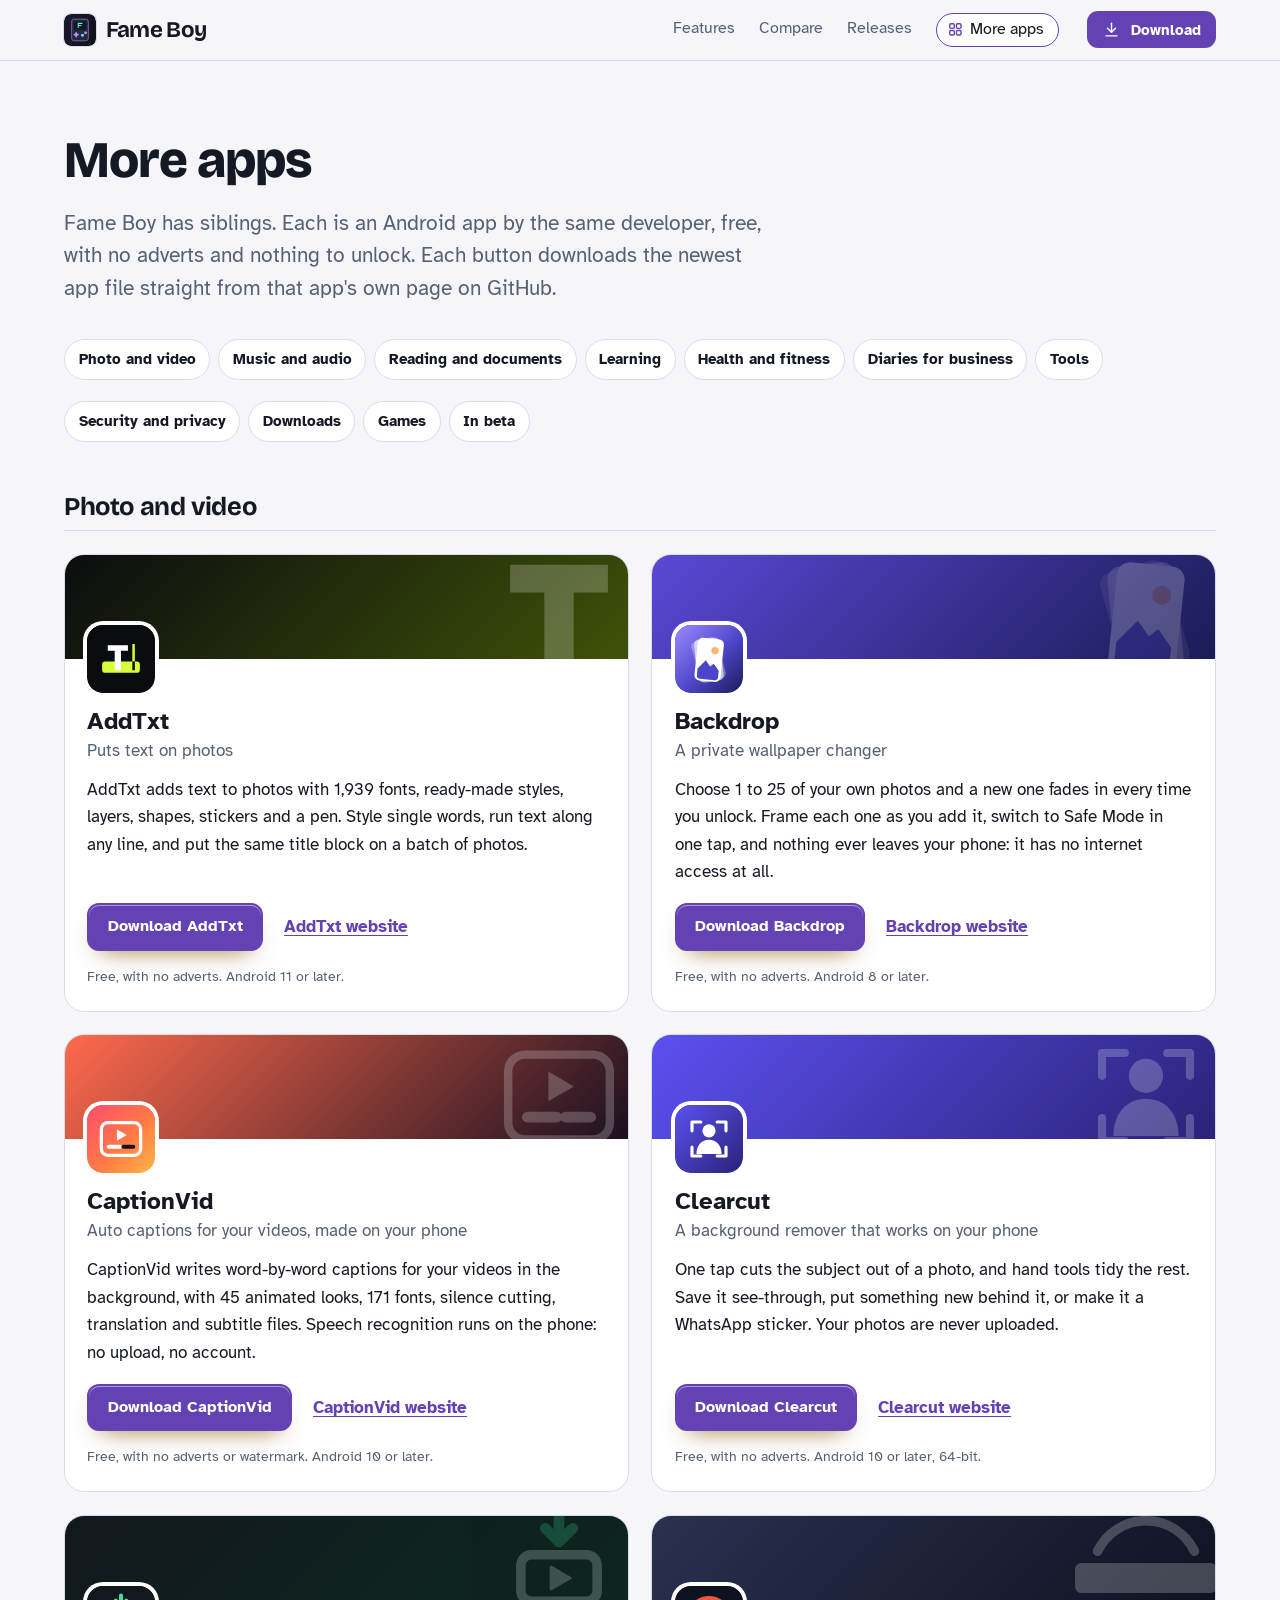
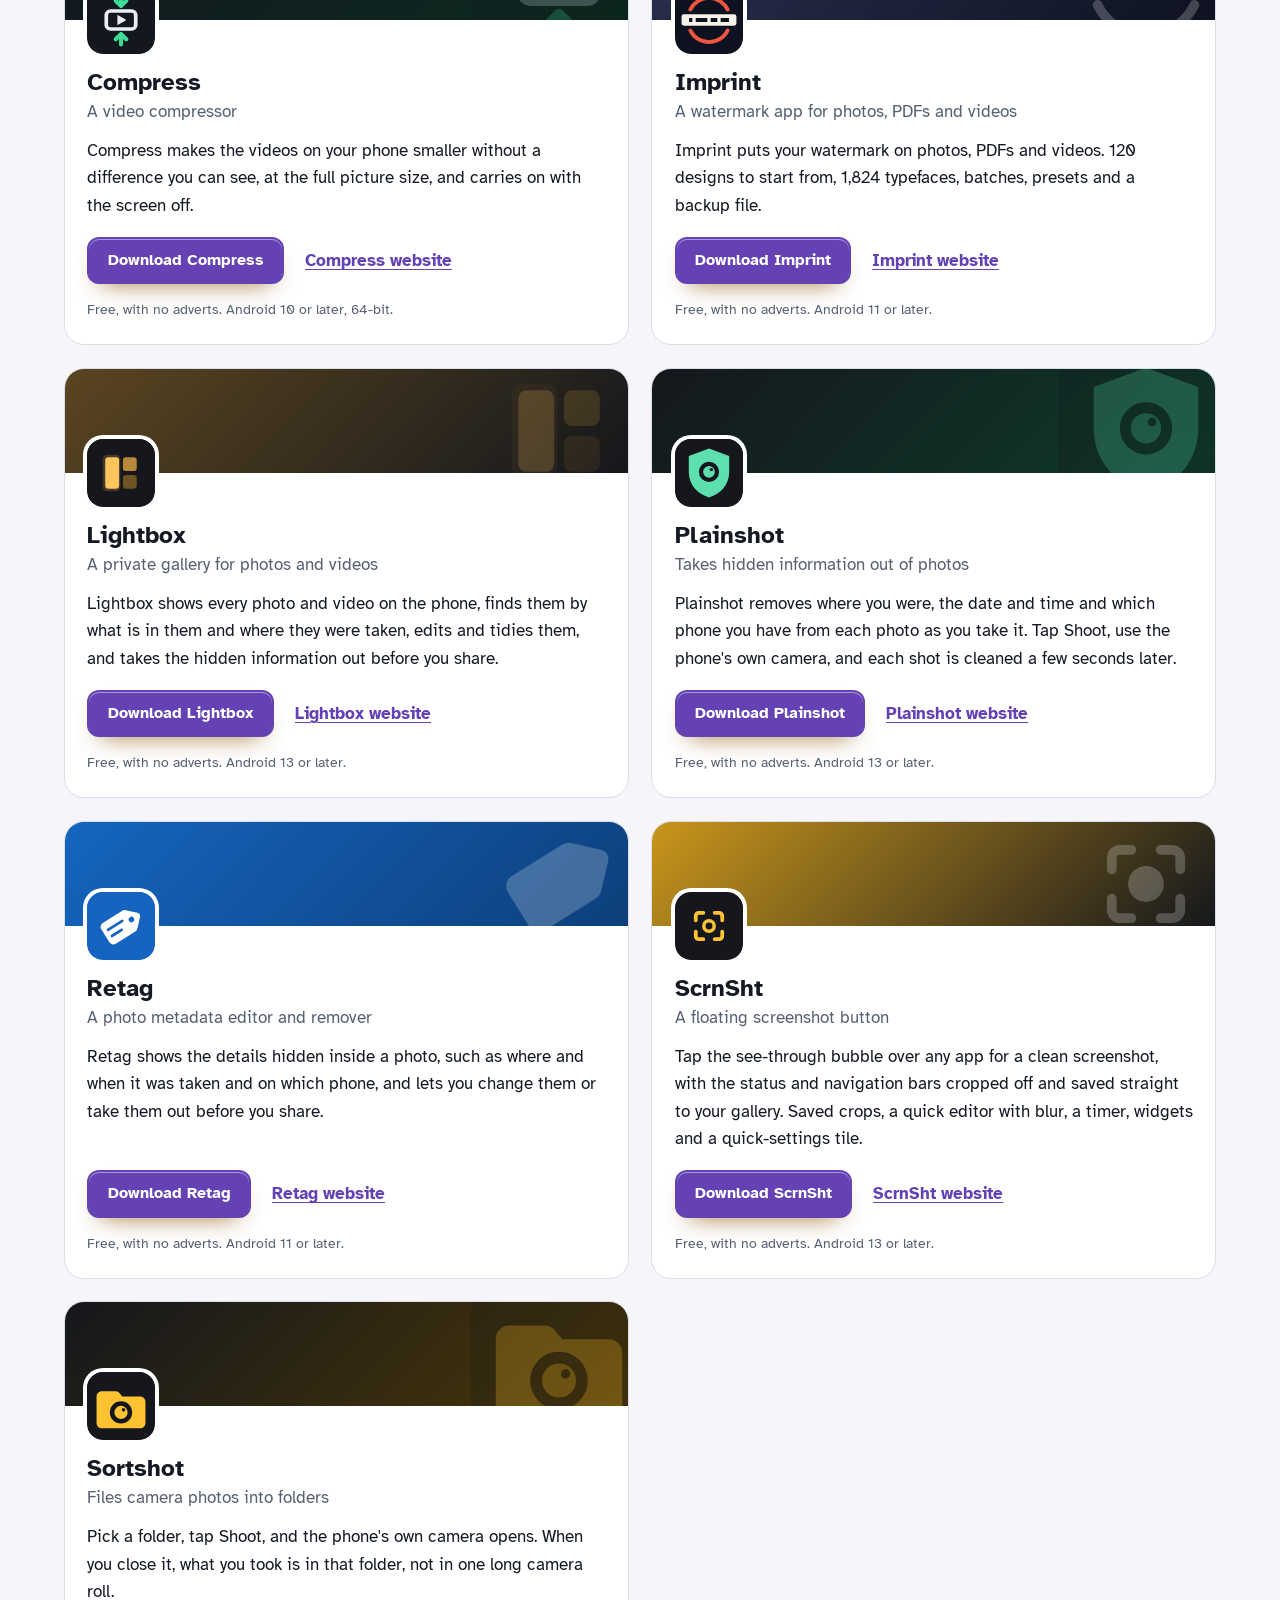
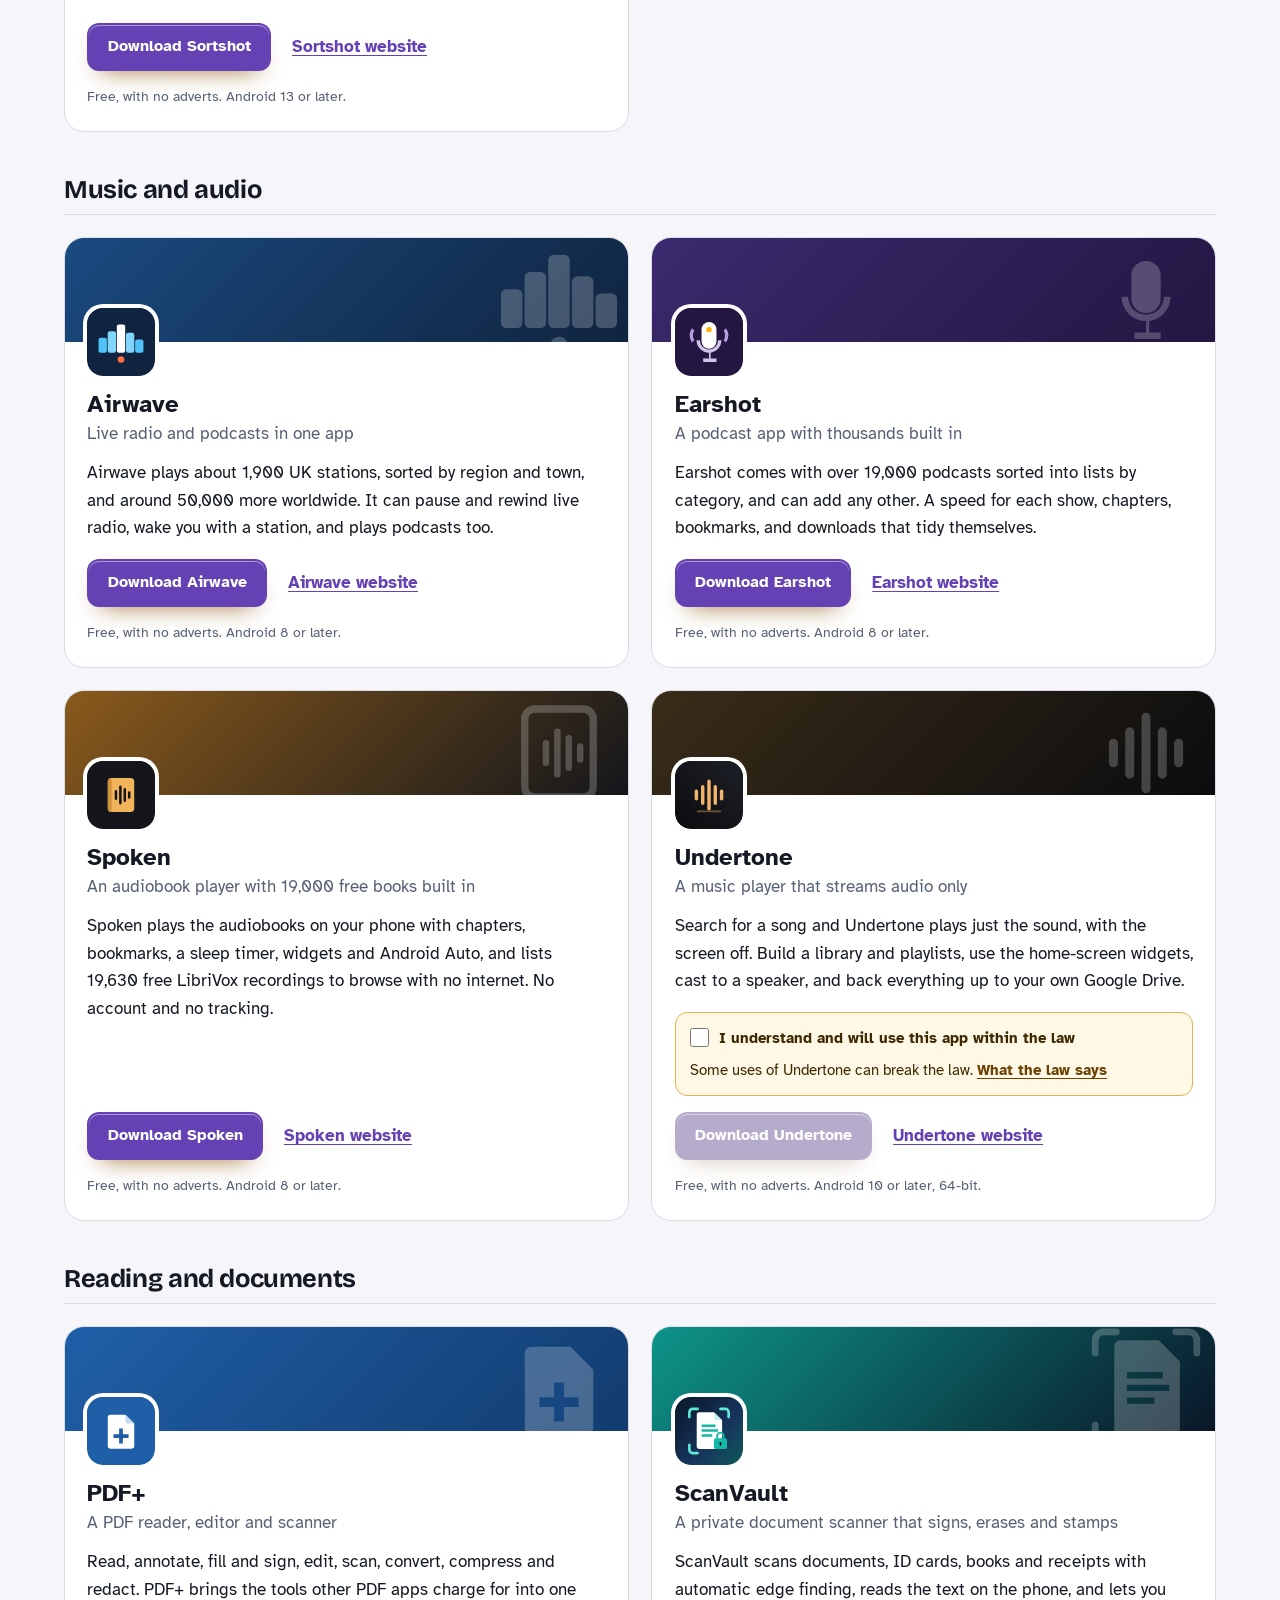
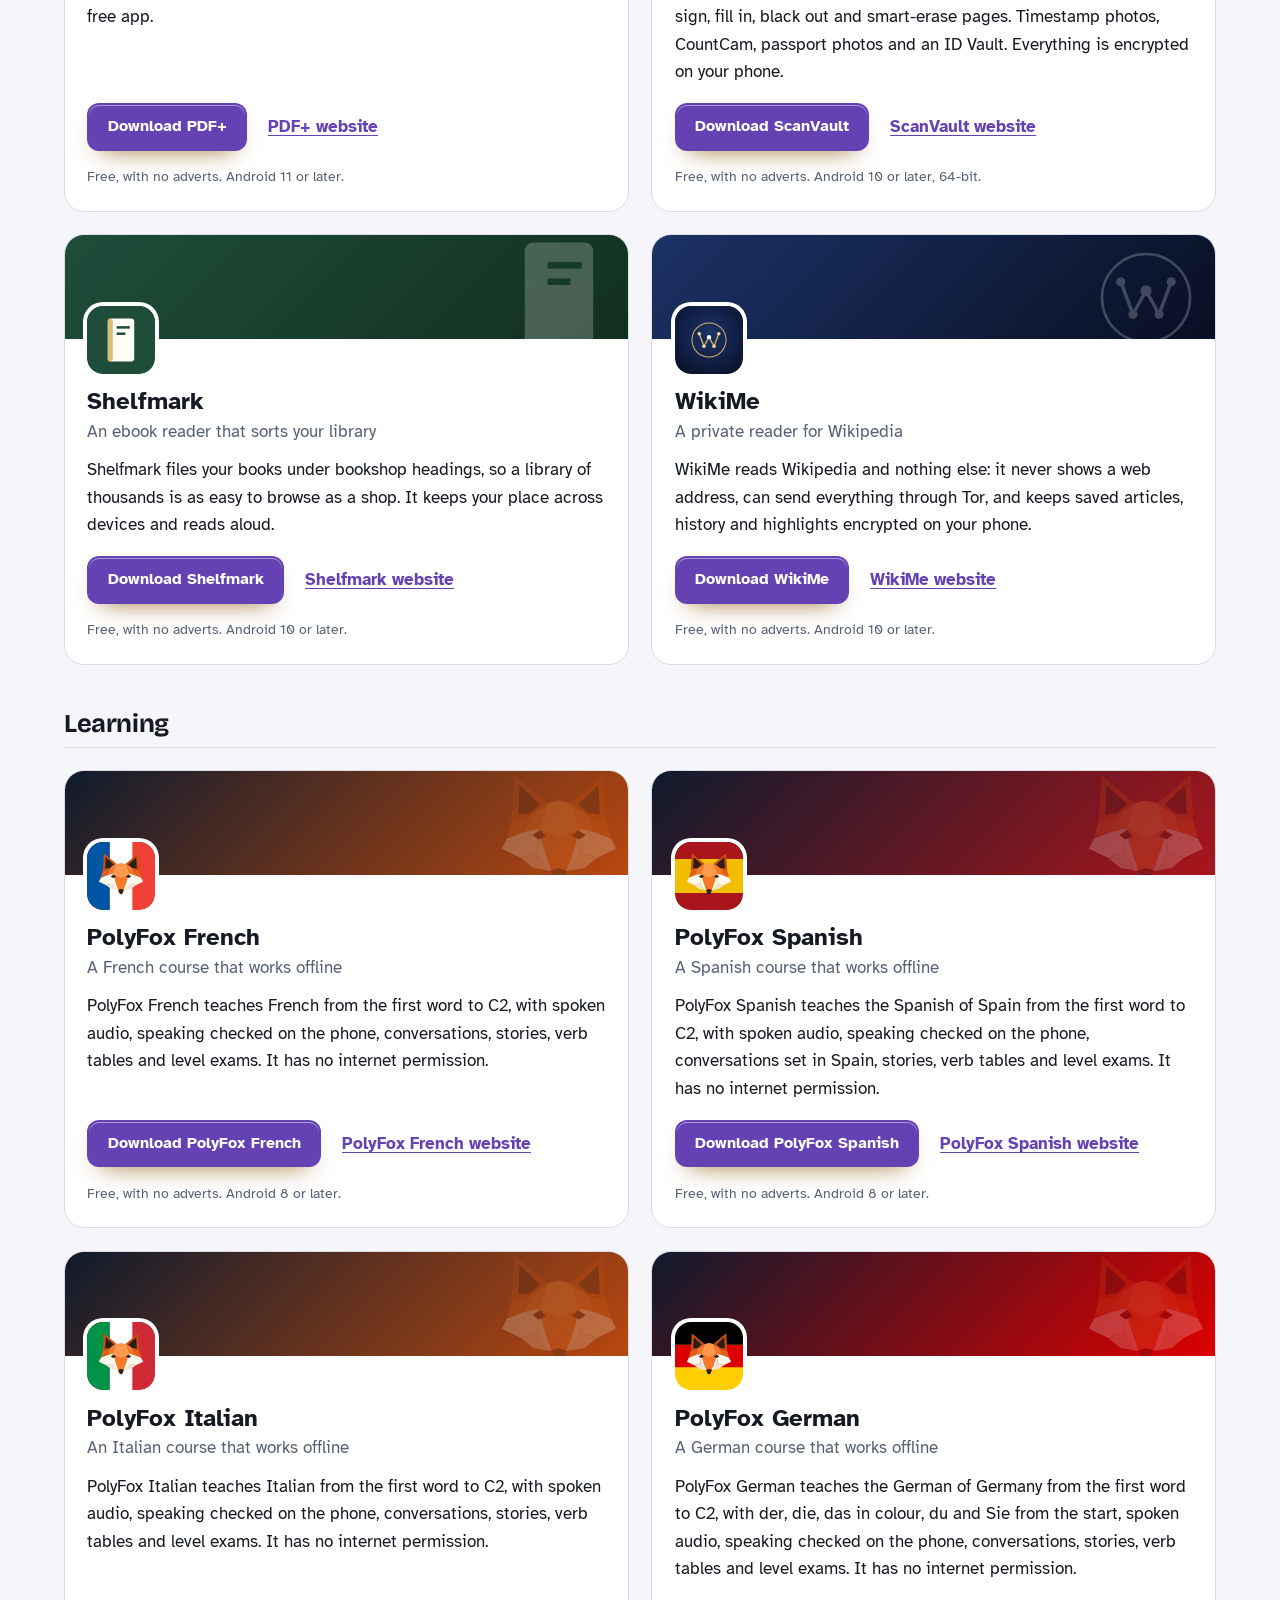
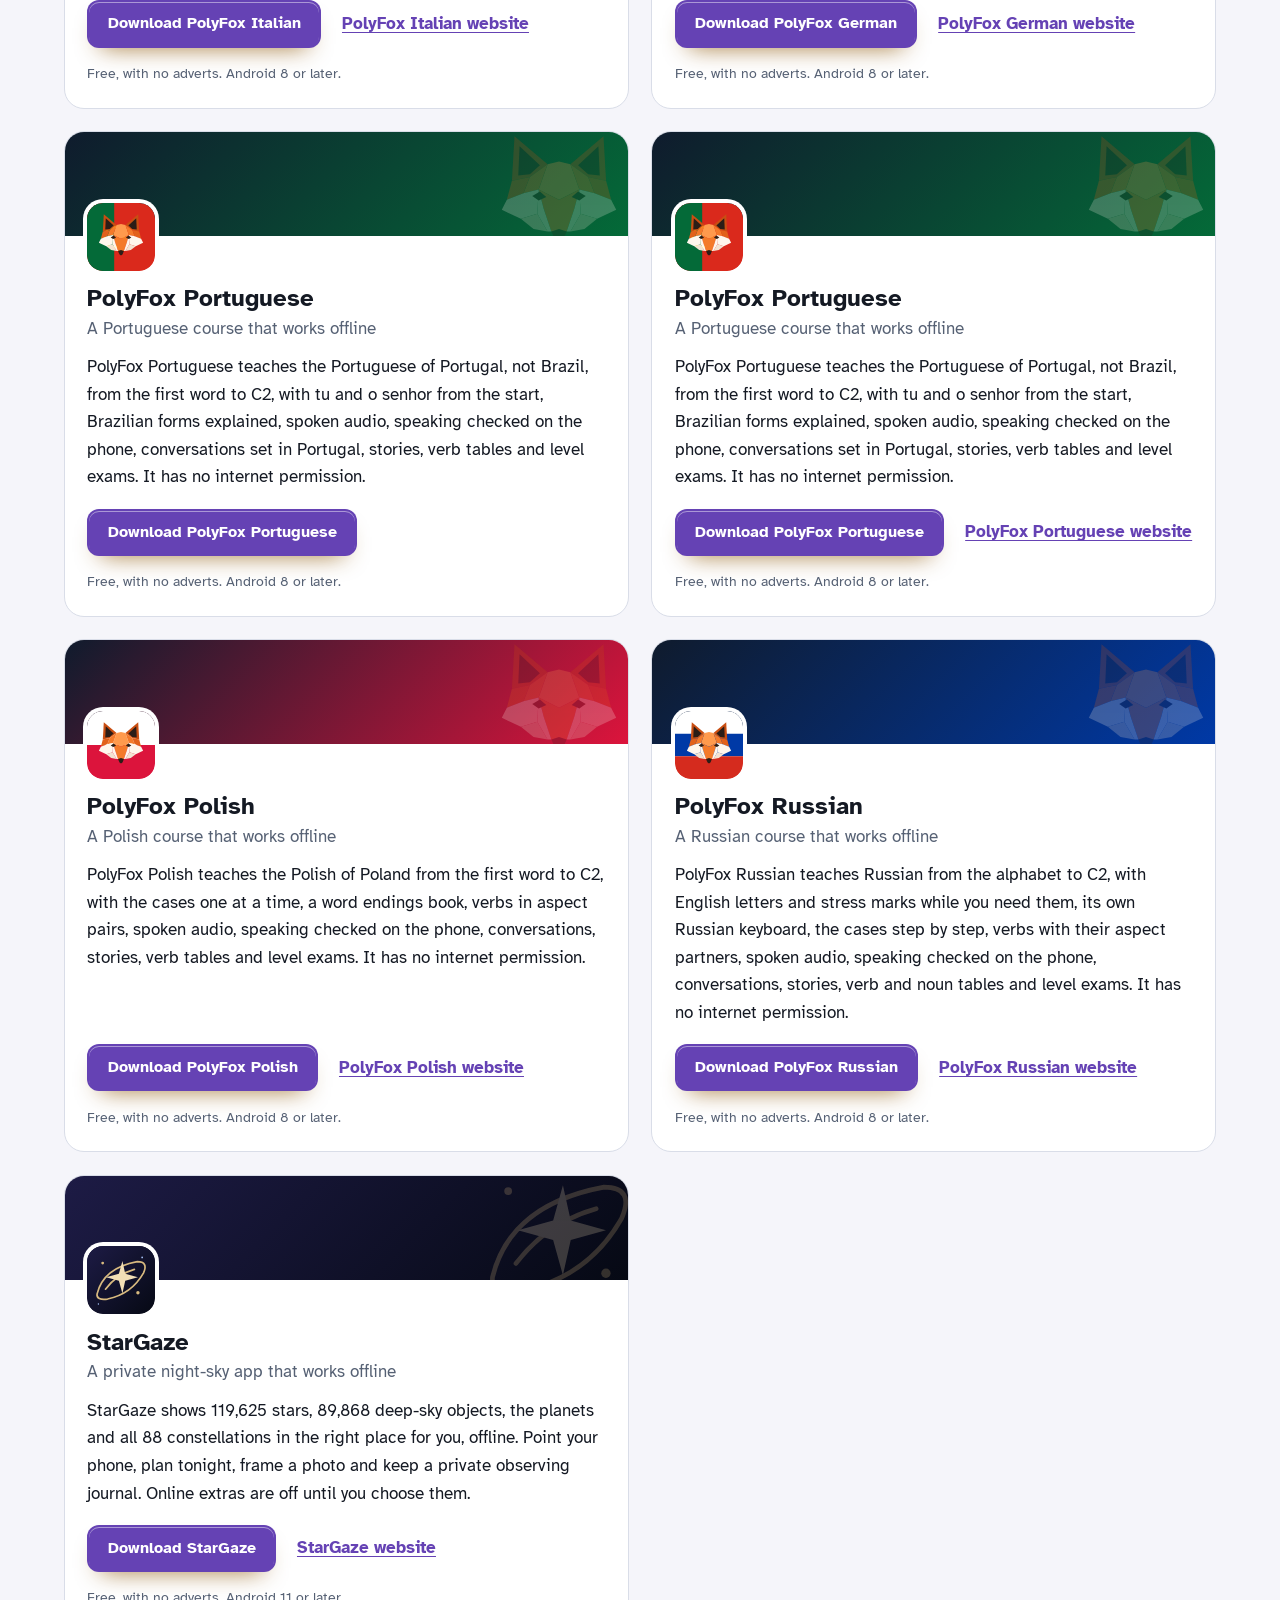
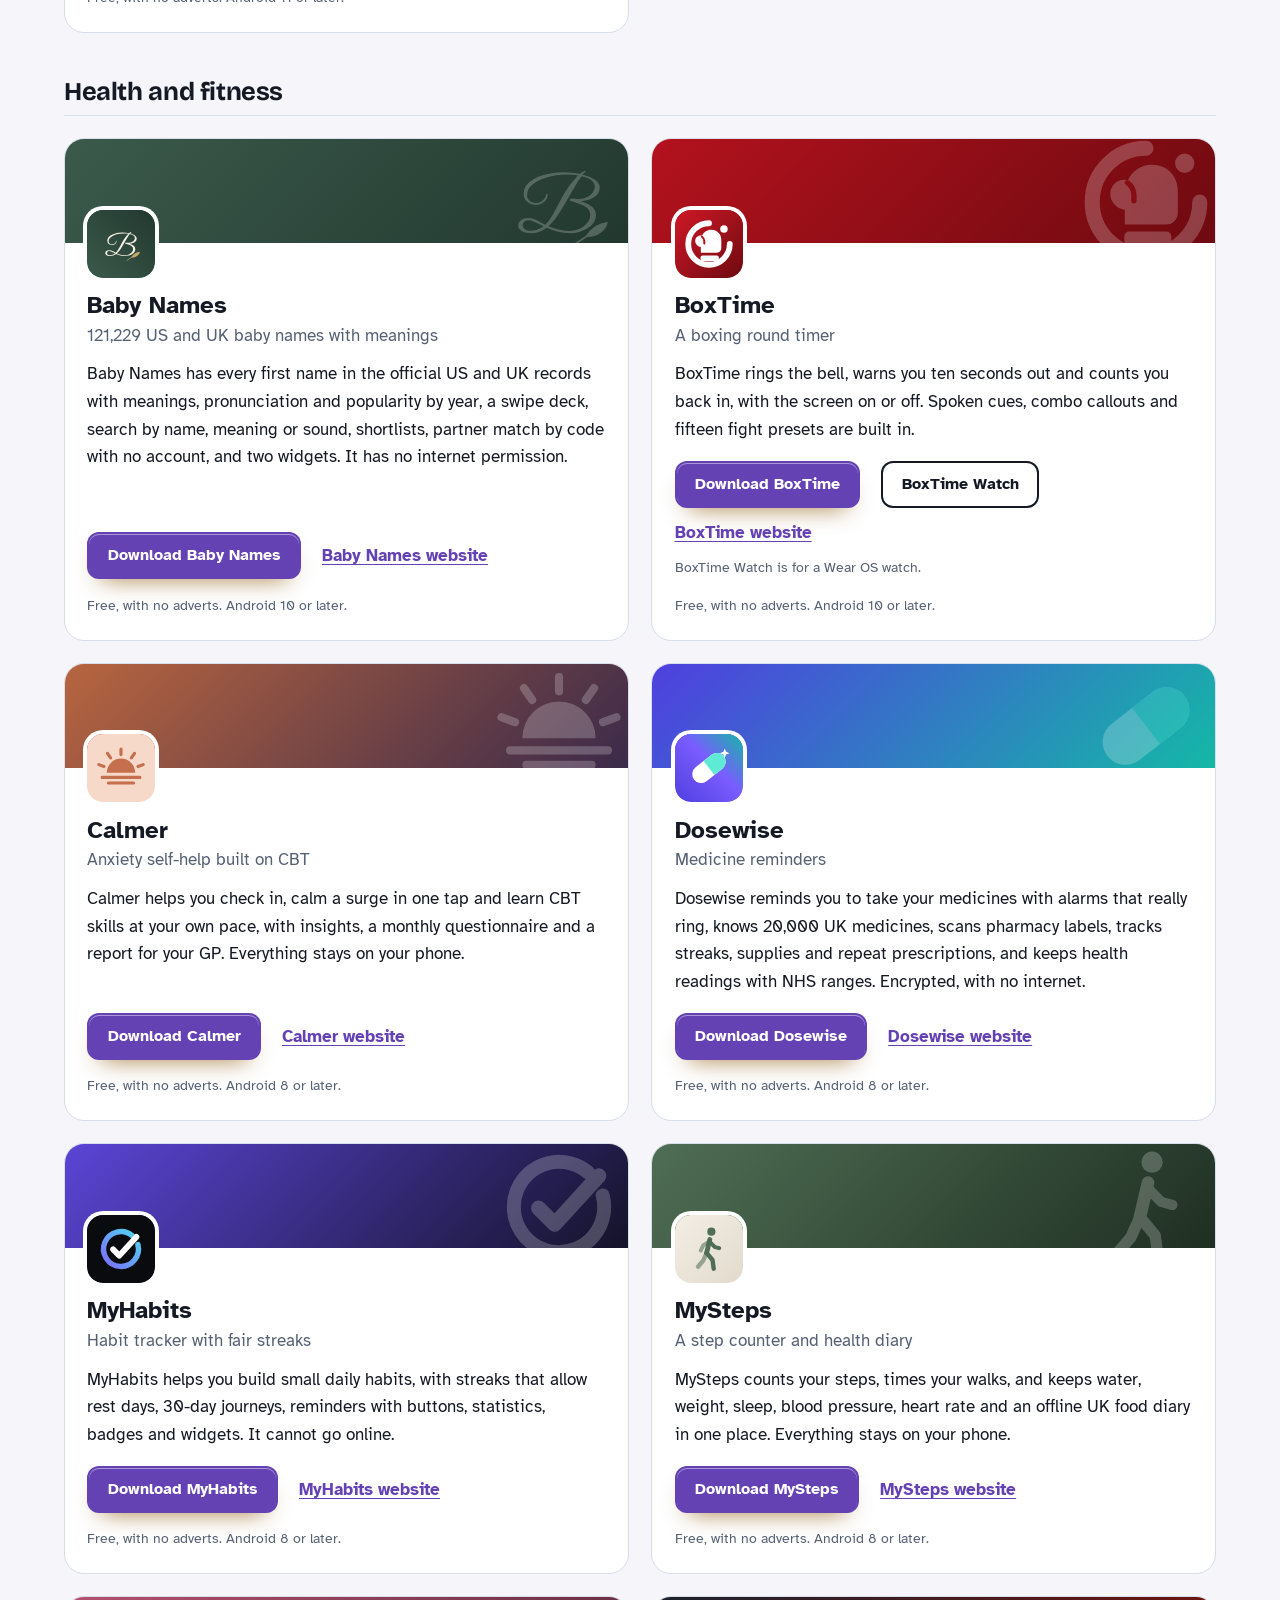
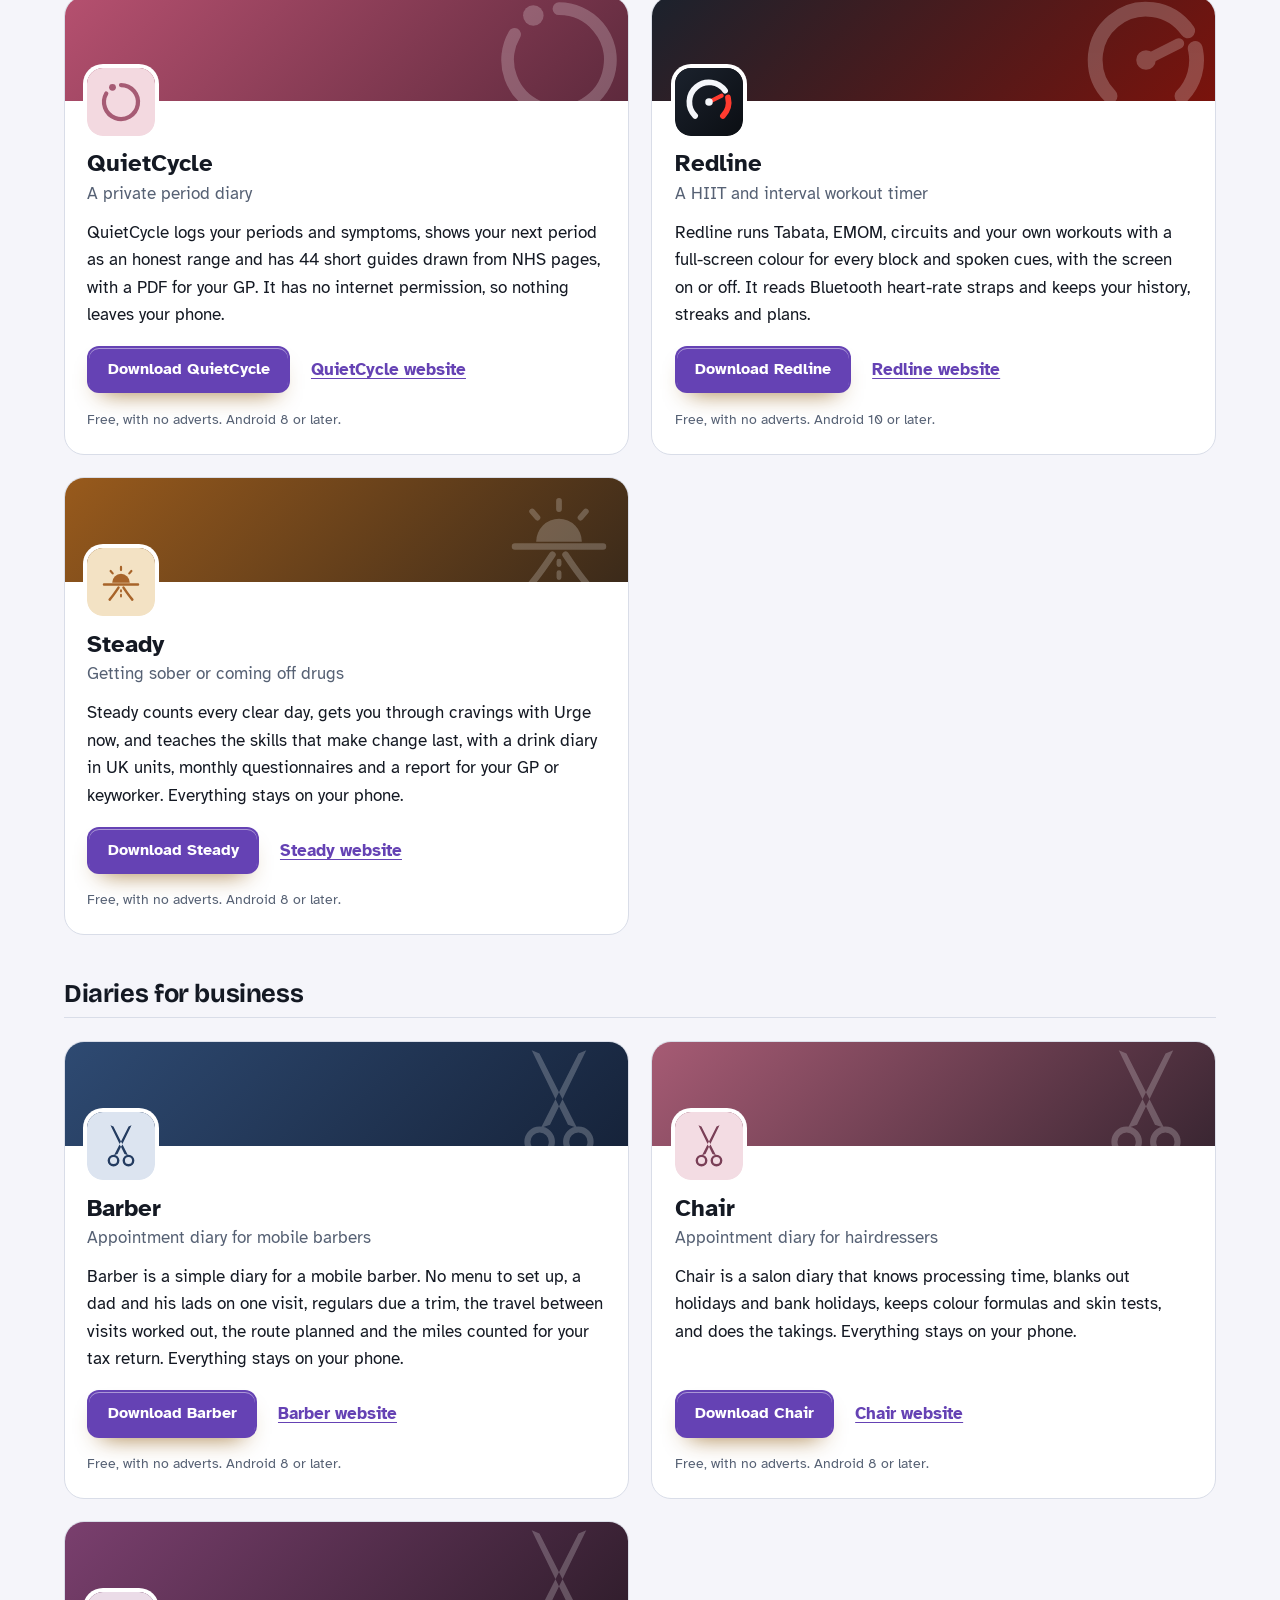
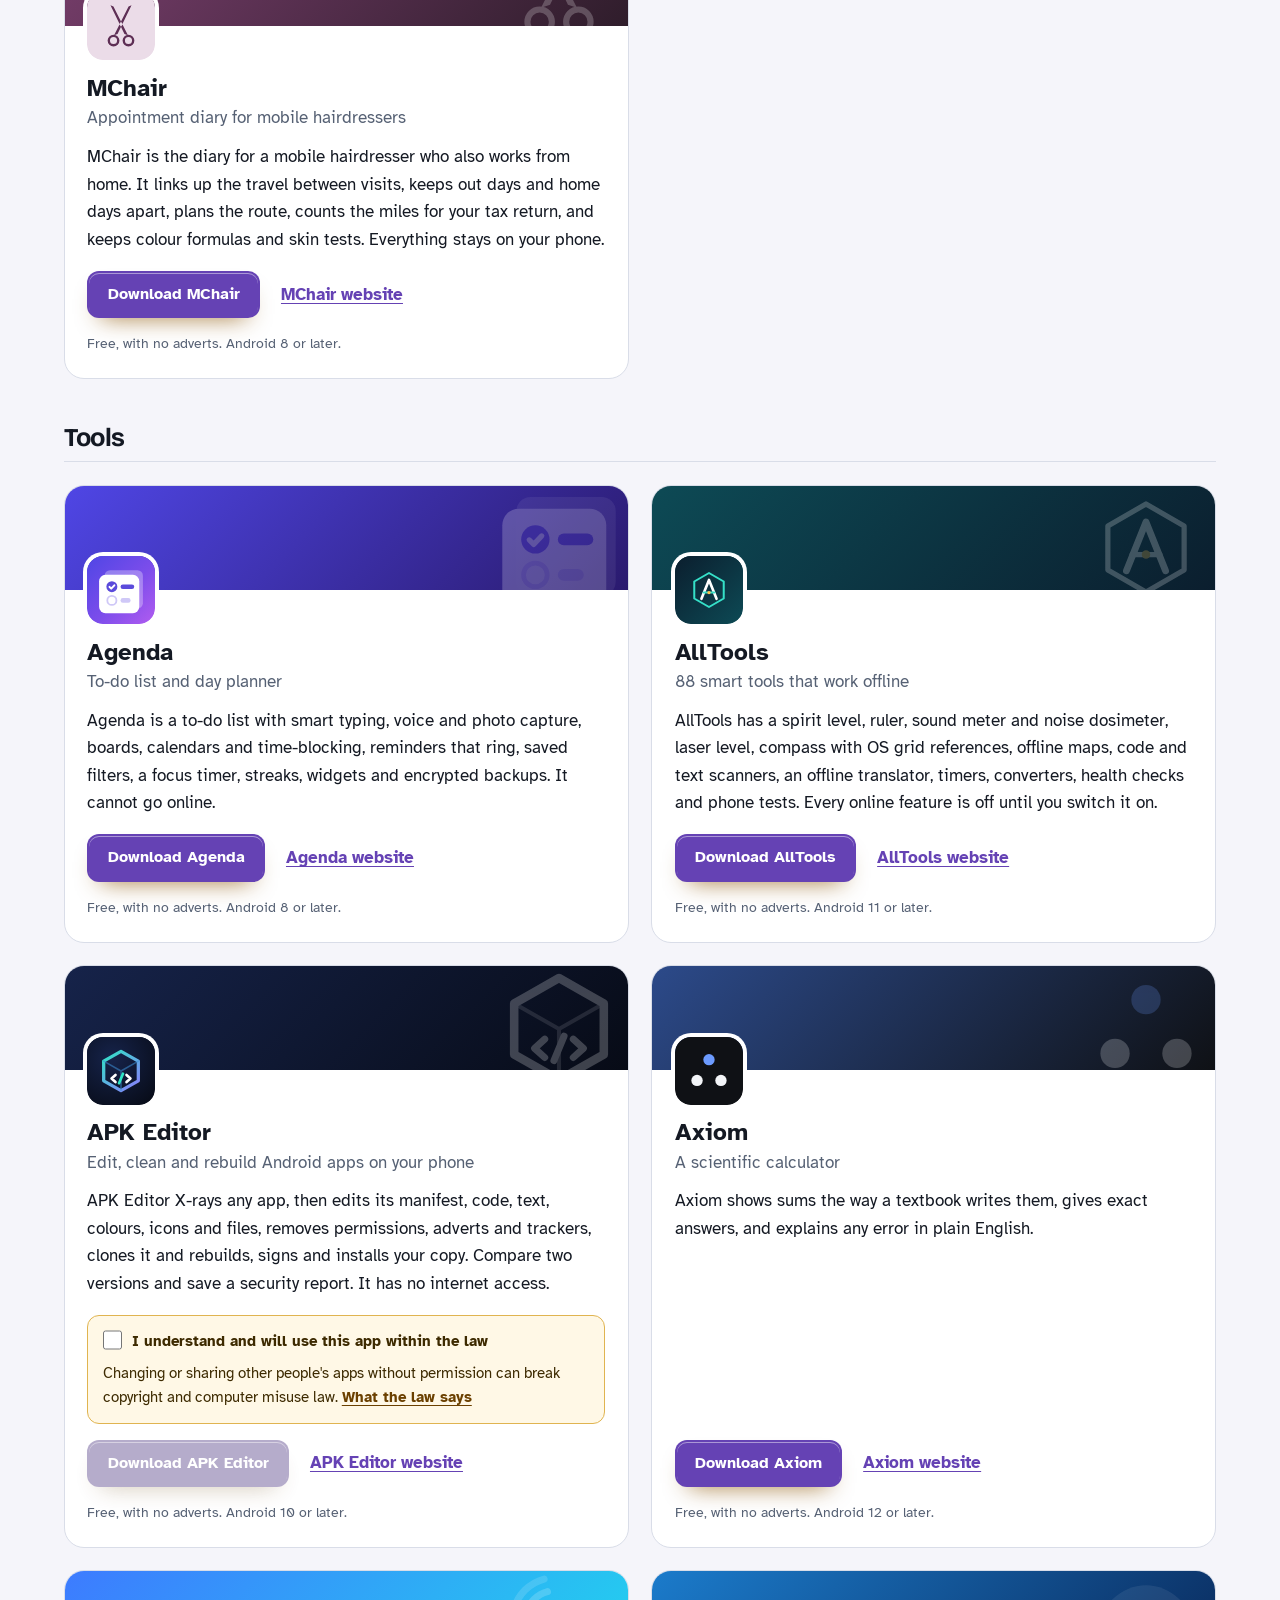
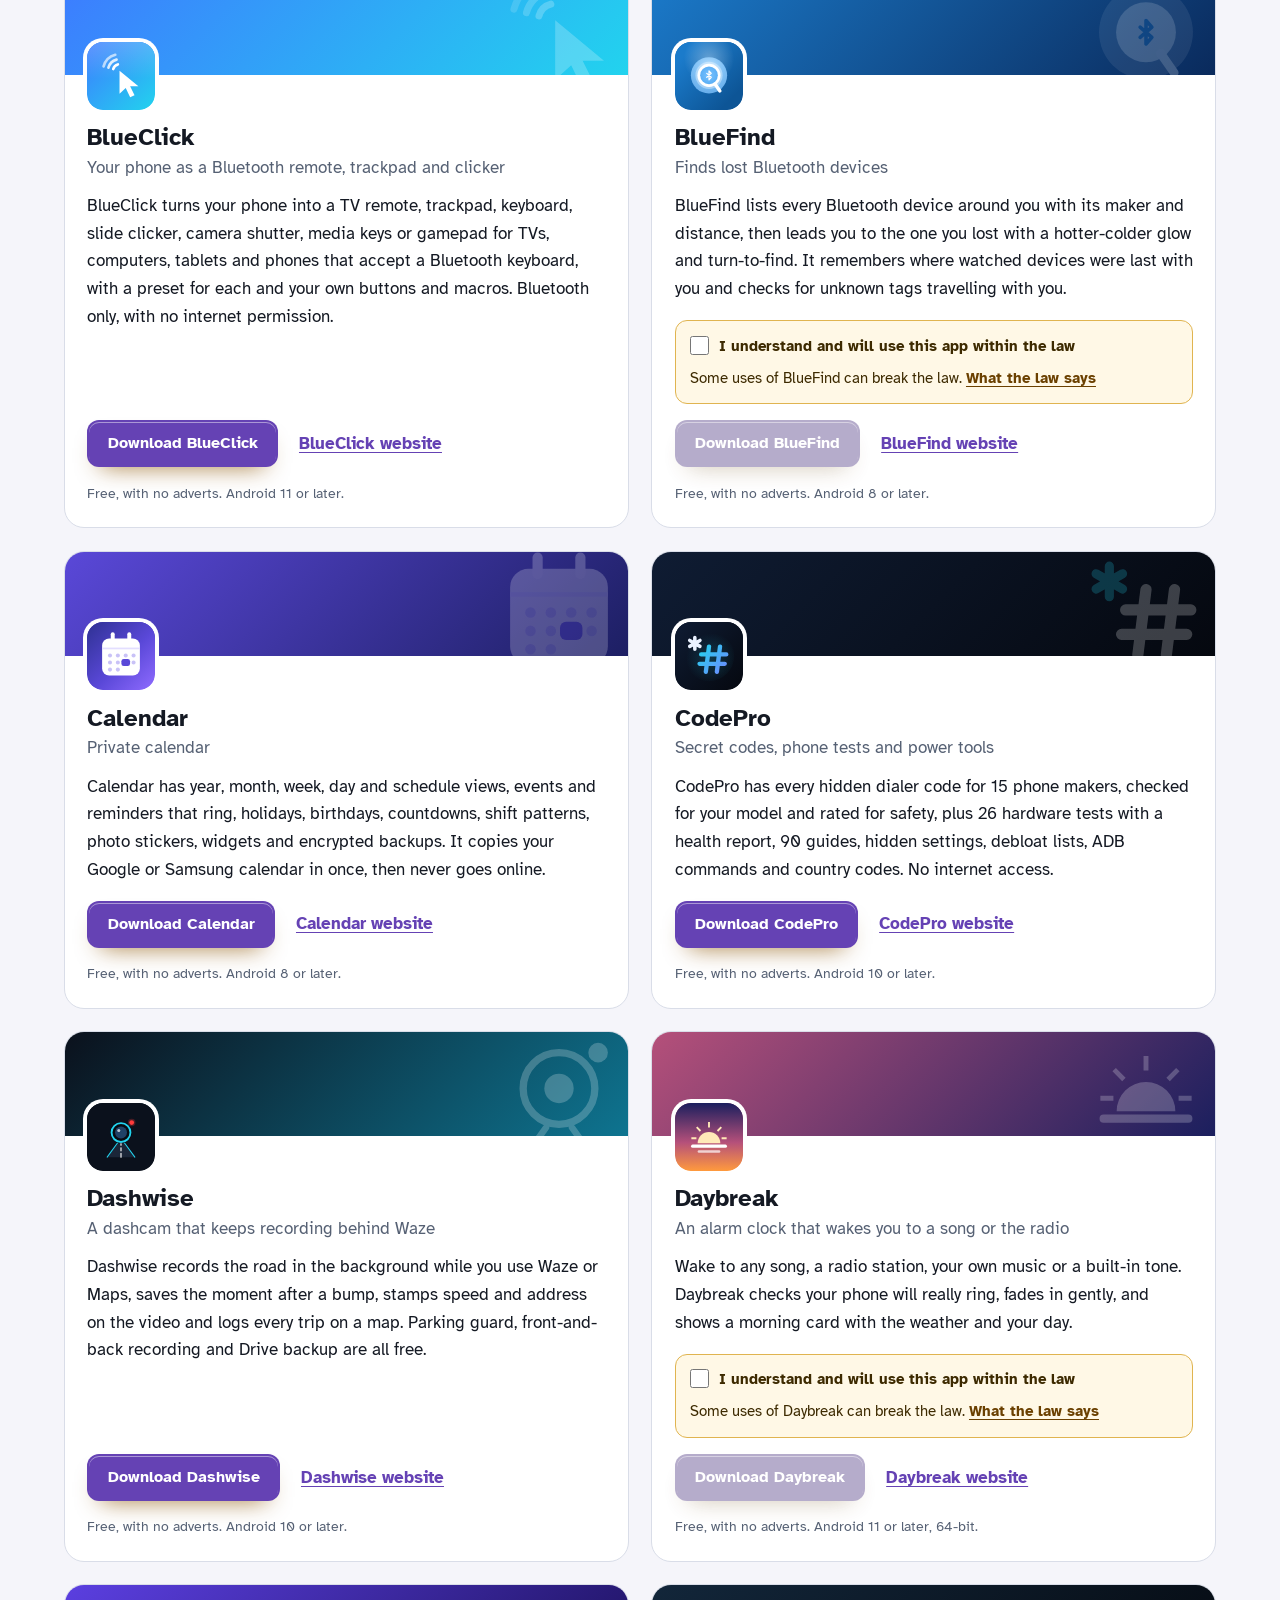
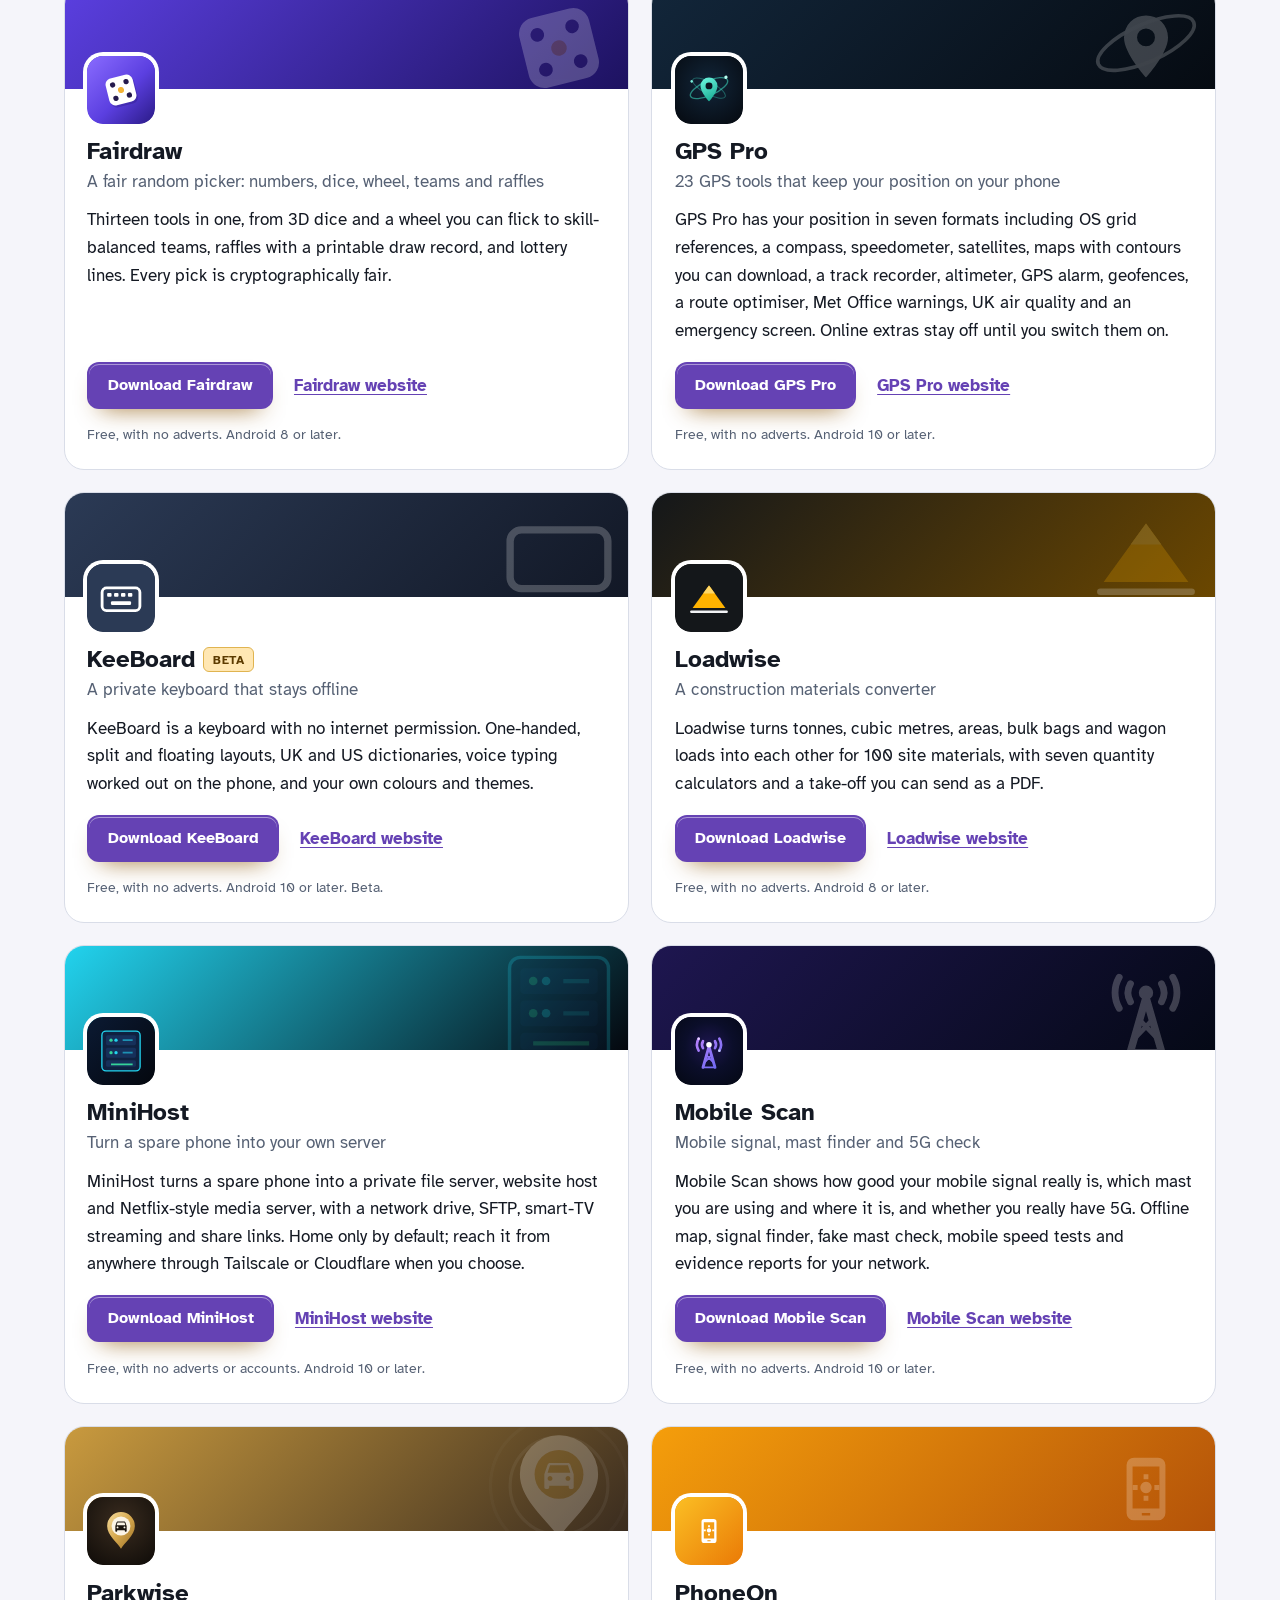
==== commit 7c2610f7: "More apps: add BlueClick" ====
--- a/more-apps.html
+++ b/more-apps.html
@@ -4,7 +4,7 @@
 <meta charset="utf-8">
 <meta name="viewport" content="width=device-width, initial-scale=1">
 <title>More free Android apps from the maker of Fame Boy</title>
-<meta name="description" content="All 97 free Android apps from the maker of Fame Boy, in one list by category, each with its download and a link to its website.">
+<meta name="description" content="All 98 free Android apps from the maker of Fame Boy, in one list by category, each with its download and a link to its website.">
 <meta name="author" content="Jonathan Jackson">
 <link rel="canonical" href="https://customgpter.github.io/fameboy/more-apps.html">
 <meta name="theme-color" content="#f5f5fa" media="(prefers-color-scheme: light)">
@@ -12,7 +12,7 @@
 <meta property="og:type" content="website">
 <meta property="og:site_name" content="Fame Boy">
 <meta property="og:title" content="More free Android apps from the maker of Fame Boy">
-<meta property="og:description" content="All 97 free Android apps from the maker of Fame Boy, in one list by category, each with its download and a link to its website.">
+<meta property="og:description" content="All 98 free Android apps from the maker of Fame Boy, in one list by category, each with its download and a link to its website.">
 <meta property="og:url" content="https://customgpter.github.io/fameboy/more-apps.html">
 <meta property="og:image" content="https://customgpter.github.io/fameboy/assets/og.png">
 <meta property="og:image:width" content="1200">
@@ -26,7 +26,7 @@
 <link rel="preload" href="./assets/fonts/atkinson-hyperlegible-latin-400-normal.woff2" as="font" type="font/woff2" crossorigin>
 <link rel="stylesheet" href="./assets/site.css?v=1">
 <link rel="stylesheet" href="./assets/house.css?v=1">
-<script type="application/ld+json">{"@context":"https://schema.org","@type":"ItemList","name":"Apps from the maker of Fame Boy","url":"https://customgpter.github.io/fameboy/more-apps.html","itemListElement":[{"@type":"ListItem","position":1,"name":"AddTxt","url":"https://customgpter.github.io/addtxt/"},{"@type":"ListItem","position":2,"name":"Backdrop","url":"https://customgpter.github.io/backdrop/"},{"@type":"ListItem","position":3,"name":"CaptionVid","url":"https://customgpter.github.io/captionvid/"},{"@type":"ListItem","position":4,"name":"Clearcut","url":"https://customgpter.github.io/clearcut/"},{"@type":"ListItem","position":5,"name":"Compress","url":"https://customgpter.github.io/compress/"},{"@type":"ListItem","position":6,"name":"Imprint","url":"https://customgpter.github.io/imprint/"},{"@type":"ListItem","position":7,"name":"Lightbox","url":"https://customgpter.github.io/lightbox/"},{"@type":"ListItem","position":8,"name":"Plainshot","url":"https://customgpter.github.io/plainshot/"},{"@type":"ListItem","position":9,"name":"Retag","url":"https://customgpter.github.io/retag/"},{"@type":"ListItem","position":10,"name":"ScrnSht","url":"https://customgpter.github.io/scrnsht/"},{"@type":"ListItem","position":11,"name":"Sortshot","url":"https://customgpter.github.io/sortshot/"},{"@type":"ListItem","position":12,"name":"Airwave","url":"https://customgpter.github.io/airwave/"},{"@type":"ListItem","position":13,"name":"Earshot","url":"https://customgpter.github.io/earshot/"},{"@type":"ListItem","position":14,"name":"Spoken","url":"https://customgpter.github.io/spoken/"},{"@type":"ListItem","position":15,"name":"Undertone","url":"https://customgpter.github.io/undertone/"},{"@type":"ListItem","position":16,"name":"PDF+","url":"https://customgpter.github.io/pdfplus/"},{"@type":"ListItem","position":17,"name":"ScanVault","url":"https://customgpter.github.io/scanvault/"},{"@type":"ListItem","position":18,"name":"Shelfmark","url":"https://customgpter.github.io/shelfmark/"},{"@type":"ListItem","position":19,"name":"WikiMe","url":"https://customgpter.github.io/wikime/"},{"@type":"ListItem","position":20,"name":"PolyFox French","url":"https://customgpter.github.io/polyfox/"},{"@type":"ListItem","position":21,"name":"PolyFox German","url":"https://customgpter.github.io/polyfox-german/"},{"@type":"ListItem","position":22,"name":"PolyFox Portuguese","url":"https://customgpter.github.io/polyfox-portuguese/"},{"@type":"ListItem","position":23,"name":"PolyFox Polish","url":"https://customgpter.github.io/polyfox-polish/"},{"@type":"ListItem","position":24,"name":"PolyFox Russian","url":"https://customgpter.github.io/polyfox-russian/"},{"@type":"ListItem","position":25,"name":"StarGaze","url":"https://customgpter.github.io/stargaze/"},{"@type":"ListItem","position":26,"name":"Baby Names","url":"https://customgpter.github.io/babynames/"},{"@type":"ListItem","position":27,"name":"BoxTime","url":"https://customgpter.github.io/boxtime/"},{"@type":"ListItem","position":28,"name":"Calmer","url":"https://customgpter.github.io/calmer/"},{"@type":"ListItem","position":29,"name":"Dosewise","url":"https://customgpter.github.io/dosewise/"},{"@type":"ListItem","position":30,"name":"MyHabits","url":"https://customgpter.github.io/myhabits/"},{"@type":"ListItem","position":31,"name":"MySteps","url":"https://customgpter.github.io/mysteps/"},{"@type":"ListItem","position":32,"name":"QuietCycle","url":"https://customgpter.github.io/quietcycle/"},{"@type":"ListItem","position":33,"name":"Redline","url":"https://customgpter.github.io/redline/"},{"@type":"ListItem","position":34,"name":"Steady","url":"https://customgpter.github.io/steady/"},{"@type":"ListItem","position":35,"name":"Barber","url":"https://customgpter.github.io/barber/"},{"@type":"ListItem","position":36,"name":"Chair","url":"https://customgpter.github.io/chair/"},{"@type":"ListItem","position":37,"name":"MChair","url":"https://customgpter.github.io/mchair/"},{"@type":"ListItem","position":38,"name":"Agenda","url":"https://customgpter.github.io/agenda/"},{"@type":"ListItem","position":39,"name":"AllTools","url":"https://customgpter.github.io/alltools/"},{"@type":"ListItem","position":40,"name":"APK Editor","url":"https://customgpter.github.io/apkeditor/"},{"@type":"ListItem","position":41,"name":"Axiom","url":"https://customgpter.github.io/axiom/"},{"@type":"ListItem","position":42,"name":"BlueFind","url":"https://customgpter.github.io/bluefind/"},{"@type":"ListItem","position":43,"name":"Calendar","url":"https://customgpter.github.io/calendar/"},{"@type":"ListItem","position":44,"name":"CodePro","url":"https://customgpter.github.io/codepro/"},{"@type":"ListItem","position":45,"name":"Dashwise","url":"https://customgpter.github.io/dashwise/"},{"@type":"ListItem","position":46,"name":"Daybreak","url":"https://customgpter.github.io/daybreak/"},{"@type":"ListItem","position":47,"name":"Fairdraw","url":"https://customgpter.github.io/fairdraw/"},{"@type":"ListItem","position":48,"name":"GPS Pro","url":"https://customgpter.github.io/gpspro/"},{"@type":"ListItem","position":49,"name":"KeeBoard","url":"https://customgpter.github.io/keeboard/"},{"@type":"ListItem","position":50,"name":"Loadwise","url":"https://customgpter.github.io/loadwise/"},{"@type":"ListItem","position":51,"name":"MiniHost","url":"https://customgpter.github.io/minihost/"},{"@type":"ListItem","position":52,"name":"Mobile Scan","url":"https://customgpter.github.io/mobilescan/"},{"@type":"ListItem","position":53,"name":"Parkwise","url":"https://customgpter.github.io/parkwise/"},{"@type":"ListItem","position":54,"name":"Pocketmind","url":"https://customgpter.github.io/pocketmind/"},{"@type":"ListItem","position":55,"name":"Refine","url":"https://customgpter.github.io/refine/"},{"@type":"ListItem","position":56,"name":"Shiftwise","url":"https://customgpter.github.io/shiftwise/"},{"@type":"ListItem","position":57,"name":"SimpleCalc","url":"https://customgpter.github.io/simplecalc/"},{"@type":"ListItem","position":58,"name":"Skyline","url":"https://customgpter.github.io/skyline/"},{"@type":"ListItem","position":59,"name":"Slipway","url":"https://customgpter.github.io/slipway/"},{"@type":"ListItem","position":60,"name":"Tagger","url":"https://customgpter.github.io/tagger/"},{"@type":"ListItem","position":61,"name":"TotalClean","url":"https://customgpter.github.io/totalclean/"},{"@type":"ListItem","position":62,"name":"TVLink","url":"https://customgpter.github.io/tvlink/"},{"@type":"ListItem","position":63,"name":"Unbox","url":"https://customgpter.github.io/unbox/"},{"@type":"ListItem","position":64,"name":"WhatsKeep","url":"https://customgpter.github.io/whatskeep/"},{"@type":"ListItem","position":65,"name":"WiFi Scan","url":"https://customgpter.github.io/wifiscan/"},{"@type":"ListItem","position":66,"name":"Auditly","url":"https://customgpter.github.io/auditly/"},{"@type":"ListItem","position":67,"name":"Backchannel","url":"https://customgpter.github.io/backchannel/"},{"@type":"ListItem","position":68,"name":"ENotes","url":"https://customgpter.github.io/enotes/"},{"@type":"ListItem","position":69,"name":"FindMe","url":"https://customgpter.github.io/findme/"},{"@type":"ListItem","position":70,"name":"iLock","url":"https://customgpter.github.io/ilock/"},{"@type":"ListItem","position":71,"name":"ImSafe","url":"https://customgpter.github.io/imsafe/"},{"@type":"ListItem","position":72,"name":"IShred","url":"https://customgpter.github.io/ishred/"},{"@type":"ListItem","position":73,"name":"LockBox","url":"https://customgpter.github.io/lockbox/"},{"@type":"ListItem","position":74,"name":"PassVault","url":"https://customgpter.github.io/passvault/"},{"@type":"ListItem","position":75,"name":"SpyFind","url":"https://customgpter.github.io/spyfind/"},{"@type":"ListItem","position":76,"name":"TextWipe","url":"https://customgpter.github.io/textwipe/"},{"@type":"ListItem","position":77,"name":"Tracewire","url":"https://customgpter.github.io/tracewire/"},{"@type":"ListItem","position":78,"name":"Vigil","url":"https://customgpter.github.io/vigil/"},{"@type":"ListItem","position":79,"name":"Grab","url":"https://customgpter.github.io/grab/"},{"@type":"ListItem","position":80,"name":"Swarm","url":"https://customgpter.github.io/swarm/"},{"@type":"ListItem","position":81,"name":"Plane Games","url":"https://customgpter.github.io/plane-games/"},{"@type":"ListItem","position":82,"name":"Ninefold","url":"https://customgpter.github.io/ninefold/"},{"@type":"ListItem","position":83,"name":"Cubewise","url":"https://customgpter.github.io/cubewise/"},{"@type":"ListItem","position":84,"name":"Tilewise","url":"https://customgpter.github.io/tilewise/"},{"@type":"ListItem","position":85,"name":"Letterwise","url":"https://customgpter.github.io/letterwise/"},{"@type":"ListItem","position":86,"name":"Kingside","url":"https://customgpter.github.io/kingside/"},{"@type":"ListItem","position":87,"name":"Deckhand","url":"https://customgpter.github.io/deckhand/"},{"@type":"ListItem","position":88,"name":"SNESForge","url":"https://customgpter.github.io/snesforge/"},{"@type":"ListItem","position":89,"name":"Fame Boy","url":"https://customgpter.github.io/fameboy/"},{"@type":"ListItem","position":90,"name":"PSPPro","url":"https://customgpter.github.io/psppro/"},{"@type":"ListItem","position":91,"name":"MegaGen","url":"https://customgpter.github.io/megagen/"},{"@type":"ListItem","position":92,"name":"QVR","url":"https://customgpter.github.io/qvr/"},{"@type":"ListItem","position":93,"name":"QVR Watch","url":"https://customgpter.github.io/qvr-watch/"},{"@type":"ListItem","position":94,"name":"QVRLite","url":"https://customgpter.github.io/qvrlite/"},{"@type":"ListItem","position":95,"name":"Onionz","url":"https://customgpter.github.io/onionz/"},{"@type":"ListItem","position":96,"name":"OnionzWeb","url":"https://customgpter.github.io/onionzweb/"}]}</script>
+<script type="application/ld+json">{"@context":"https://schema.org","@type":"ItemList","name":"Apps from the maker of Fame Boy","url":"https://customgpter.github.io/fameboy/more-apps.html","itemListElement":[{"@type":"ListItem","position":1,"name":"AddTxt","url":"https://customgpter.github.io/addtxt/"},{"@type":"ListItem","position":2,"name":"Backdrop","url":"https://customgpter.github.io/backdrop/"},{"@type":"ListItem","position":3,"name":"CaptionVid","url":"https://customgpter.github.io/captionvid/"},{"@type":"ListItem","position":4,"name":"Clearcut","url":"https://customgpter.github.io/clearcut/"},{"@type":"ListItem","position":5,"name":"Compress","url":"https://customgpter.github.io/compress/"},{"@type":"ListItem","position":6,"name":"Imprint","url":"https://customgpter.github.io/imprint/"},{"@type":"ListItem","position":7,"name":"Lightbox","url":"https://customgpter.github.io/lightbox/"},{"@type":"ListItem","position":8,"name":"Plainshot","url":"https://customgpter.github.io/plainshot/"},{"@type":"ListItem","position":9,"name":"Retag","url":"https://customgpter.github.io/retag/"},{"@type":"ListItem","position":10,"name":"ScrnSht","url":"https://customgpter.github.io/scrnsht/"},{"@type":"ListItem","position":11,"name":"Sortshot","url":"https://customgpter.github.io/sortshot/"},{"@type":"ListItem","position":12,"name":"Airwave","url":"https://customgpter.github.io/airwave/"},{"@type":"ListItem","position":13,"name":"Earshot","url":"https://customgpter.github.io/earshot/"},{"@type":"ListItem","position":14,"name":"Spoken","url":"https://customgpter.github.io/spoken/"},{"@type":"ListItem","position":15,"name":"Undertone","url":"https://customgpter.github.io/undertone/"},{"@type":"ListItem","position":16,"name":"PDF+","url":"https://customgpter.github.io/pdfplus/"},{"@type":"ListItem","position":17,"name":"ScanVault","url":"https://customgpter.github.io/scanvault/"},{"@type":"ListItem","position":18,"name":"Shelfmark","url":"https://customgpter.github.io/shelfmark/"},{"@type":"ListItem","position":19,"name":"WikiMe","url":"https://customgpter.github.io/wikime/"},{"@type":"ListItem","position":20,"name":"PolyFox French","url":"https://customgpter.github.io/polyfox/"},{"@type":"ListItem","position":21,"name":"PolyFox German","url":"https://customgpter.github.io/polyfox-german/"},{"@type":"ListItem","position":22,"name":"PolyFox Portuguese","url":"https://customgpter.github.io/polyfox-portuguese/"},{"@type":"ListItem","position":23,"name":"PolyFox Polish","url":"https://customgpter.github.io/polyfox-polish/"},{"@type":"ListItem","position":24,"name":"PolyFox Russian","url":"https://customgpter.github.io/polyfox-russian/"},{"@type":"ListItem","position":25,"name":"StarGaze","url":"https://customgpter.github.io/stargaze/"},{"@type":"ListItem","position":26,"name":"Baby Names","url":"https://customgpter.github.io/babynames/"},{"@type":"ListItem","position":27,"name":"BoxTime","url":"https://customgpter.github.io/boxtime/"},{"@type":"ListItem","position":28,"name":"Calmer","url":"https://customgpter.github.io/calmer/"},{"@type":"ListItem","position":29,"name":"Dosewise","url":"https://customgpter.github.io/dosewise/"},{"@type":"ListItem","position":30,"name":"MyHabits","url":"https://customgpter.github.io/myhabits/"},{"@type":"ListItem","position":31,"name":"MySteps","url":"https://customgpter.github.io/mysteps/"},{"@type":"ListItem","position":32,"name":"QuietCycle","url":"https://customgpter.github.io/quietcycle/"},{"@type":"ListItem","position":33,"name":"Redline","url":"https://customgpter.github.io/redline/"},{"@type":"ListItem","position":34,"name":"Steady","url":"https://customgpter.github.io/steady/"},{"@type":"ListItem","position":35,"name":"Barber","url":"https://customgpter.github.io/barber/"},{"@type":"ListItem","position":36,"name":"Chair","url":"https://customgpter.github.io/chair/"},{"@type":"ListItem","position":37,"name":"MChair","url":"https://customgpter.github.io/mchair/"},{"@type":"ListItem","position":38,"name":"Agenda","url":"https://customgpter.github.io/agenda/"},{"@type":"ListItem","position":39,"name":"AllTools","url":"https://customgpter.github.io/alltools/"},{"@type":"ListItem","position":40,"name":"APK Editor","url":"https://customgpter.github.io/apkeditor/"},{"@type":"ListItem","position":41,"name":"Axiom","url":"https://customgpter.github.io/axiom/"},{"@type":"ListItem","position":42,"name":"BlueClick","url":"https://customgpter.github.io/blueclick/"},{"@type":"ListItem","position":43,"name":"BlueFind","url":"https://customgpter.github.io/bluefind/"},{"@type":"ListItem","position":44,"name":"Calendar","url":"https://customgpter.github.io/calendar/"},{"@type":"ListItem","position":45,"name":"CodePro","url":"https://customgpter.github.io/codepro/"},{"@type":"ListItem","position":46,"name":"Dashwise","url":"https://customgpter.github.io/dashwise/"},{"@type":"ListItem","position":47,"name":"Daybreak","url":"https://customgpter.github.io/daybreak/"},{"@type":"ListItem","position":48,"name":"Fairdraw","url":"https://customgpter.github.io/fairdraw/"},{"@type":"ListItem","position":49,"name":"GPS Pro","url":"https://customgpter.github.io/gpspro/"},{"@type":"ListItem","position":50,"name":"KeeBoard","url":"https://customgpter.github.io/keeboard/"},{"@type":"ListItem","position":51,"name":"Loadwise","url":"https://customgpter.github.io/loadwise/"},{"@type":"ListItem","position":52,"name":"MiniHost","url":"https://customgpter.github.io/minihost/"},{"@type":"ListItem","position":53,"name":"Mobile Scan","url":"https://customgpter.github.io/mobilescan/"},{"@type":"ListItem","position":54,"name":"Parkwise","url":"https://customgpter.github.io/parkwise/"},{"@type":"ListItem","position":55,"name":"Pocketmind","url":"https://customgpter.github.io/pocketmind/"},{"@type":"ListItem","position":56,"name":"Refine","url":"https://customgpter.github.io/refine/"},{"@type":"ListItem","position":57,"name":"Shiftwise","url":"https://customgpter.github.io/shiftwise/"},{"@type":"ListItem","position":58,"name":"SimpleCalc","url":"https://customgpter.github.io/simplecalc/"},{"@type":"ListItem","position":59,"name":"Skyline","url":"https://customgpter.github.io/skyline/"},{"@type":"ListItem","position":60,"name":"Slipway","url":"https://customgpter.github.io/slipway/"},{"@type":"ListItem","position":61,"name":"Tagger","url":"https://customgpter.github.io/tagger/"},{"@type":"ListItem","position":62,"name":"TotalClean","url":"https://customgpter.github.io/totalclean/"},{"@type":"ListItem","position":63,"name":"TVLink","url":"https://customgpter.github.io/tvlink/"},{"@type":"ListItem","position":64,"name":"Unbox","url":"https://customgpter.github.io/unbox/"},{"@type":"ListItem","position":65,"name":"WhatsKeep","url":"https://customgpter.github.io/whatskeep/"},{"@type":"ListItem","position":66,"name":"WiFi Scan","url":"https://customgpter.github.io/wifiscan/"},{"@type":"ListItem","position":67,"name":"Auditly","url":"https://customgpter.github.io/auditly/"},{"@type":"ListItem","position":68,"name":"Backchannel","url":"https://customgpter.github.io/backchannel/"},{"@type":"ListItem","position":69,"name":"ENotes","url":"https://customgpter.github.io/enotes/"},{"@type":"ListItem","position":70,"name":"FindMe","url":"https://customgpter.github.io/findme/"},{"@type":"ListItem","position":71,"name":"iLock","url":"https://customgpter.github.io/ilock/"},{"@type":"ListItem","position":72,"name":"ImSafe","url":"https://customgpter.github.io/imsafe/"},{"@type":"ListItem","position":73,"name":"IShred","url":"https://customgpter.github.io/ishred/"},{"@type":"ListItem","position":74,"name":"LockBox","url":"https://customgpter.github.io/lockbox/"},{"@type":"ListItem","position":75,"name":"PassVault","url":"https://customgpter.github.io/passvault/"},{"@type":"ListItem","position":76,"name":"SpyFind","url":"https://customgpter.github.io/spyfind/"},{"@type":"ListItem","position":77,"name":"TextWipe","url":"https://customgpter.github.io/textwipe/"},{"@type":"ListItem","position":78,"name":"Tracewire","url":"https://customgpter.github.io/tracewire/"},{"@type":"ListItem","position":79,"name":"Vigil","url":"https://customgpter.github.io/vigil/"},{"@type":"ListItem","position":80,"name":"Grab","url":"https://customgpter.github.io/grab/"},{"@type":"ListItem","position":81,"name":"Swarm","url":"https://customgpter.github.io/swarm/"},{"@type":"ListItem","position":82,"name":"Plane Games","url":"https://customgpter.github.io/plane-games/"},{"@type":"ListItem","position":83,"name":"Ninefold","url":"https://customgpter.github.io/ninefold/"},{"@type":"ListItem","position":84,"name":"Cubewise","url":"https://customgpter.github.io/cubewise/"},{"@type":"ListItem","position":85,"name":"Tilewise","url":"https://customgpter.github.io/tilewise/"},{"@type":"ListItem","position":86,"name":"Letterwise","url":"https://customgpter.github.io/letterwise/"},{"@type":"ListItem","position":87,"name":"Kingside","url":"https://customgpter.github.io/kingside/"},{"@type":"ListItem","position":88,"name":"Deckhand","url":"https://customgpter.github.io/deckhand/"},{"@type":"ListItem","position":89,"name":"SNESForge","url":"https://customgpter.github.io/snesforge/"},{"@type":"ListItem","position":90,"name":"Fame Boy","url":"https://customgpter.github.io/fameboy/"},{"@type":"ListItem","position":91,"name":"PSPPro","url":"https://customgpter.github.io/psppro/"},{"@type":"ListItem","position":92,"name":"MegaGen","url":"https://customgpter.github.io/megagen/"},{"@type":"ListItem","position":93,"name":"QVR","url":"https://customgpter.github.io/qvr/"},{"@type":"ListItem","position":94,"name":"QVR Watch","url":"https://customgpter.github.io/qvr-watch/"},{"@type":"ListItem","position":95,"name":"QVRLite","url":"https://customgpter.github.io/qvrlite/"},{"@type":"ListItem","position":96,"name":"Onionz","url":"https://customgpter.github.io/onionz/"},{"@type":"ListItem","position":97,"name":"OnionzWeb","url":"https://customgpter.github.io/onionzweb/"}]}</script>
 <link rel="stylesheet" href="./assets/apps-list.css?v=1">
 <script src="./assets/apps-list.js?v=1" defer></script>
 </head>
@@ -87,7 +87,7 @@
 <div class="mapps-group" role="group" aria-labelledby="apps-tools"><h2 class="mapps-cat" id="apps-tools">Tools</h2>
 <ul class="mapps"><li class="mapp" style="--b:#4f46e5;--b2:#2a1a6e"><div class="mapp-cover" aria-hidden="true"><svg viewBox="0 0 108 108"><g transform="translate(54 56) scale(1.45) translate(-52 -56)"><rect x="34" y="33" width="42" height="42" rx="6" fill="#fff" fill-opacity=".3"/><rect x="28" y="38" width="44" height="42" rx="7" fill="#fff" fill-opacity=".95"/><circle cx="42" cy="51" r="6" fill="#5b4bdb"/><path d="M39.4 51.2l1.9 1.9 3.4-3.6" stroke="#fff" stroke-width="2.2" fill="none" stroke-linecap="round" stroke-linejoin="round"/><rect x="51.5" y="48.5" width="15" height="5" rx="2.5" fill="#5b4bdb"/><circle cx="42" cy="66" r="5" fill="none" stroke="#cfc8f7" stroke-width="2"/><rect x="51.5" y="63.5" width="11" height="5" rx="2.5" fill="#cfc8f7"/></g></svg></div><div class="mapp-body"><svg class="mapp-icon" viewBox="0 0 108 108" aria-hidden="true"><defs><linearGradient id="i-agenda-agi" x1="0" y1="0" x2="1" y2="1"><stop offset="0" stop-color="#4f46e5"/><stop offset=".55" stop-color="#7c4deb"/><stop offset="1" stop-color="#b15cf0"/></linearGradient></defs><rect width="108" height="108" rx="24" fill="url(#i-agenda-agi)"/><g transform="translate(54 56) scale(1.45) translate(-52 -56)"><rect x="34" y="33" width="42" height="42" rx="6" fill="#fff" fill-opacity=".3"/><rect x="28" y="38" width="44" height="42" rx="7" fill="#fff"/><circle cx="42" cy="51" r="6" fill="#5b4bdb"/><path d="M39.4 51.2l1.9 1.9 3.4-3.6" stroke="#fff" stroke-width="2.2" fill="none" stroke-linecap="round" stroke-linejoin="round"/><rect x="51.5" y="48.5" width="15" height="5" rx="2.5" fill="#5b4bdb"/><circle cx="42" cy="66" r="5" fill="none" stroke="#cfc8f7" stroke-width="2"/><rect x="51.5" y="63.5" width="11" height="5" rx="2.5" fill="#cfc8f7"/></g></svg><h3>Agenda</h3><p class="mapp-kind">To-do list and day planner</p><p class="mapp-say">Agenda is a to-do list with smart typing, voice and photo capture, boards, calendars and time-blocking, reminders that ring, saved filters, a focus timer, streaks, widgets and encrypted backups. It cannot go online.</p><p class="mapp-go"><a class="button" href="https://github.com/CustomGPTer/agenda/releases/latest/download/Agenda.apk">Download Agenda</a><a class="mapp-site" href="https://customgpter.github.io/agenda/">Agenda website</a></p><p class="mapp-needs">Free, with no adverts. Android 8 or later.</p></div></li>
 <li class="mapp" style="--b:#0d4a55;--b2:#0b1e2e"><div class="mapp-cover" aria-hidden="true"><svg viewBox="0 0 108 108"><path d="M54 27L77.4 40.5L77.4 67.5L54 81L30.6 67.5L30.6 40.5Z" stroke="#fff" stroke-width="3.2" stroke-linejoin="round" fill="none"/><path d="M42 68L54 38L66 68" stroke="#fff" stroke-width="4.2" stroke-linecap="round" stroke-linejoin="round" fill="none"/><path d="M45.5 58L62.5 58" stroke="#fff" stroke-width="3.2" stroke-linecap="round"/><circle cx="54" cy="58" r="2.6" fill="#ffc24b"/></svg></div><div class="mapp-body"><svg class="mapp-icon" viewBox="0 0 108 108" aria-hidden="true"><defs><linearGradient id="i-alltools-atbg" x1="0" y1="0" x2="1" y2="1"><stop offset="0" stop-color="#0b1e2e"/><stop offset="1" stop-color="#0d4a55"/></linearGradient></defs><rect width="108" height="108" rx="24" fill="url(#i-alltools-atbg)"/><path d="M54 27L77.4 40.5L77.4 67.5L54 81L30.6 67.5L30.6 40.5Z" stroke="#35e0c8" stroke-width="3.2" stroke-linejoin="round" fill="none"/><path d="M42 68L54 38L66 68" stroke="#fff" stroke-width="4.2" stroke-linecap="round" stroke-linejoin="round" fill="none"/><path d="M45.5 58L62.5 58" stroke="#35e0c8" stroke-width="3.2" stroke-linecap="round"/><circle cx="54" cy="58" r="2.6" fill="#ffc24b"/></svg><h3>AllTools</h3><p class="mapp-kind">88 smart tools that work offline</p><p class="mapp-say">AllTools has a spirit level, ruler, sound meter and noise dosimeter, laser level, compass with OS grid references, offline maps, code and text scanners, an offline translator, timers, converters, health checks and phone tests. Every online feature is off until you switch it on.</p><p class="mapp-go"><a class="button" href="https://github.com/CustomGPTer/alltools/releases/latest/download/AllTools.apk">Download AllTools</a><a class="mapp-site" href="https://customgpter.github.io/alltools/">AllTools website</a></p><p class="mapp-needs">Free, with no adverts. Android 11 or later.</p></div></li><li class="mapp is-gated" style="--b:#16234a;--b2:#070b16"><div class="mapp-cover" aria-hidden="true"><svg viewBox="0 0 108 108"><g transform="translate(54 54) scale(1.25) translate(-54 -52)"><path d="M54 27L76 39.5L76 64.5L54 77L32 64.5L32 39.5Z" stroke="#fff" stroke-width="4.2" stroke-linejoin="round" fill="none"/><path d="M32 39.5L54 52L76 39.5M54 52L54 77" stroke="#fff" stroke-width="2" stroke-linecap="round" fill="none" opacity=".5"/><path d="M47 57L42 61.5L47 66M61 57L66 61.5L61 66" stroke="#fff" stroke-width="3.4" stroke-linecap="round" stroke-linejoin="round" fill="none"/><path d="M56.5 55.5L51.5 67.5" stroke="#fff" stroke-width="3.4" stroke-linecap="round"/></g></svg></div><div class="mapp-body"><svg class="mapp-icon" viewBox="0 0 108 108" aria-hidden="true"><defs><radialGradient id="i-apkeditor-aebg" cx="40" cy="34" r="96" gradientUnits="userSpaceOnUse"><stop offset="0" stop-color="#16234a"/><stop offset="1" stop-color="#070b16"/></radialGradient><linearGradient id="i-apkeditor-aehx" x1="32" y1="27" x2="76" y2="77" gradientUnits="userSpaceOnUse"><stop offset="0" stop-color="#2ee6c5"/><stop offset="1" stop-color="#8b7cff"/></linearGradient></defs><rect width="108" height="108" rx="24" fill="url(#i-apkeditor-aebg)"/><g transform="translate(54 54) scale(1.25) translate(-54 -52)"><path d="M54 27L76 39.5L76 64.5L54 77L32 64.5L32 39.5Z" stroke="url(#i-apkeditor-aehx)" stroke-width="4.2" stroke-linejoin="round" fill="none"/><path d="M32 39.5L54 52L76 39.5M54 52L54 77" stroke="#3d8fd6" stroke-width="2" stroke-linecap="round" fill="none" opacity=".55"/><path d="M47 57L42 61.5L47 66M61 57L66 61.5L61 66" stroke="#fff" stroke-width="3.4" stroke-linecap="round" stroke-linejoin="round" fill="none"/><path d="M56.5 55.5L51.5 67.5" stroke="#2ee6c5" stroke-width="3.4" stroke-linecap="round"/></g></svg><h3>APK Editor</h3><p class="mapp-kind">Edit, clean and rebuild Android apps on your phone</p><p class="mapp-say">APK Editor X-rays any app, then edits its manifest, code, text, colours, icons and files, removes permissions, adverts and trackers, clones it and rebuilds, signs and installs your copy. Compare two versions and save a security report. It has no internet access.</p><div class="mapp-law" data-gate><label><input type="checkbox"> I understand and will use this app within the law</label><p>Changing or sharing other people's apps without permission can break copyright and computer misuse law. <a href="https://customgpter.github.io/apkeditor/terms.html#law">What the law says</a></p><noscript><p>Turn on JavaScript to download, or use the <a href="https://customgpter.github.io/apkeditor/">APK Editor website</a>.</p></noscript></div><p class="mapp-go"><a class="button" data-href="https://github.com/CustomGPTer/apkeditor/releases/latest/download/APKEditor.apk" aria-disabled="true" role="link" tabindex="-1">Download APK Editor</a><a class="mapp-site" href="https://customgpter.github.io/apkeditor/">APK Editor website</a></p><p class="mapp-needs">Free, with no adverts. Android 10 or later.</p></div></li><li class="mapp" style="--b:#2c4a8a;--b2:#0f1115"><div class="mapp-cover" aria-hidden="true"><svg viewBox="0 0 108 108"><circle cx="54" cy="36" r="9" fill="#6c9bff"/><circle cx="35" cy="69" r="9" fill="#f3f5f8"/><circle cx="73" cy="69" r="9" fill="#f3f5f8"/></svg></div><div class="mapp-body"><svg class="mapp-icon" viewBox="0 0 108 108" aria-hidden="true"><rect width="108" height="108" rx="24" fill="#0f1115"/><circle cx="54" cy="36" r="9" fill="#6c9bff"/><circle cx="35" cy="69" r="9" fill="#f3f5f8"/><circle cx="73" cy="69" r="9" fill="#f3f5f8"/></svg><h3>Axiom</h3><p class="mapp-kind">A scientific calculator</p><p class="mapp-say">Axiom shows sums the way a textbook writes them, gives exact answers, and explains any error in plain English.</p><p class="mapp-go"><a class="button" href="https://github.com/CustomGPTer/axiom/releases/latest/download/Axiom.apk">Download Axiom</a><a class="mapp-site" href="https://customgpter.github.io/axiom/">Axiom website</a></p><p class="mapp-needs">Free, with no adverts. Android 12 or later.</p></div></li>
-<li class="mapp is-gated" style="--b:#1b7bcb;--b2:#0a2a5c"><div class="mapp-cover" aria-hidden="true"><svg viewBox="0 0 108 108"><circle cx="54" cy="52.92" r="28.8" fill="#fff" fill-opacity=".35"/><path d="M63 65.88L71.28 77.76" stroke="#fff" stroke-width="5.4" stroke-linecap="round"/><circle cx="54" cy="52.92" r="18.36" fill="#fff" fill-opacity=".95"/><path d="M50.4 49.75L57.6 56.09L54 60.12L54 45.72L57.6 49.75L50.4 56.09" fill="none" stroke="#1B7BCB" stroke-width="2.2" stroke-linecap="round" stroke-linejoin="round"/></svg></div><div class="mapp-body"><svg class="mapp-icon" viewBox="0 0 108 108" aria-hidden="true"><defs><linearGradient id="i-bluefind-bfa" gradientUnits="userSpaceOnUse" x1="18" y1="18" x2="90" y2="90"><stop offset="0" stop-color="#1B7BCB"/><stop offset="1" stop-color="#0D5596"/></linearGradient><radialGradient id="i-bluefind-bfb" gradientUnits="userSpaceOnUse" cx="54" cy="26" r="40"><stop offset="0" stop-color="#fff" stop-opacity=".33"/><stop offset="1" stop-color="#fff" stop-opacity="0"/></radialGradient><radialGradient id="i-bluefind-bfc" gradientUnits="userSpaceOnUse" cx="54" cy="39.6" r="39.6"><stop offset="0" stop-color="#B7E0FF"/><stop offset=".6" stop-color="#7FC0F5"/><stop offset="1" stop-color="#6AB0EC"/></radialGradient><radialGradient id="i-bluefind-bfd" gradientUnits="userSpaceOnUse" cx="54" cy="52.92" r="14.4"><stop offset="0" stop-color="#79C3FF"/><stop offset="1" stop-color="#5AAEF5"/></radialGradient></defs><rect width="108" height="108" rx="24" fill="url(#i-bluefind-bfa)"/><rect width="108" height="108" rx="24" fill="url(#i-bluefind-bfb)"/><circle cx="54" cy="52.92" r="28.8" fill="url(#i-bluefind-bfc)"/><circle cx="54" cy="52.92" r="21.6" fill="#fff" fill-opacity=".35"/><path d="M63 65.88L71.28 77.76" stroke="#fff" stroke-width="5.4" stroke-linecap="round"/><circle cx="54" cy="52.92" r="18.36" fill="#fff"/><circle cx="54" cy="52.92" r="14.04" fill="url(#i-bluefind-bfd)"/><path d="M50.4 49.75L57.6 56.09L54 60.12L54 45.72L57.6 49.75L50.4 56.09" fill="none" stroke="#fff" stroke-width="1.87" stroke-linecap="round" stroke-linejoin="round"/></svg><h3>BlueFind</h3><p class="mapp-kind">Finds lost Bluetooth devices</p><p class="mapp-say">BlueFind lists every Bluetooth device around you with its maker and distance, then leads you to the one you lost with a hotter-colder glow and turn-to-find. It remembers where watched devices were last with you and checks for unknown tags travelling with you.</p><div class="mapp-law" data-gate><label><input type="checkbox"> I understand and will use this app within the law</label><p>Some uses of BlueFind can break the law. <a href="https://customgpter.github.io/bluefind/terms.html#law">What the law says</a></p><noscript><p>Turn on JavaScript to download, or use the <a href="https://customgpter.github.io/bluefind/">BlueFind website</a>.</p></noscript></div><p class="mapp-go"><a class="button" data-href="https://github.com/CustomGPTer/bluefind/releases/latest/download/BlueFind.apk" aria-disabled="true" role="link" tabindex="-1">Download BlueFind</a><a class="mapp-site" href="https://customgpter.github.io/bluefind/">BlueFind website</a></p><p class="mapp-needs">Free, with no adverts. Android 8 or later.</p></div></li>
+<li class="mapp" style="--b:#3D7BFF;--b2:#22D3EE"><div class="mapp-cover" aria-hidden="true"><svg viewBox="0 0 108 108"><g transform="translate(54 54) scale(1.3) translate(-54 -54)"><path fill="#fff" d="M52.20 47.52L52.20 75.60L59.76 68.76L65.16 79.92L70.56 77.40L65.16 66.60L75.24 66.60Z"/><g fill="none" stroke="#fff" stroke-width="3.31" stroke-linecap="round"><path d="M44.55 45.47A7.92 7.92 0 0 1 50.15 39.87"/><path opacity=".82" d="M38.64 43.89A14.04 14.04 0 0 1 48.57 33.96"/><path opacity=".64" d="M32.73 42.30A20.16 20.16 0 0 1 46.98 28.05"/></g></g></svg></div><div class="mapp-body"><svg class="mapp-icon" viewBox="0 0 108 108" aria-hidden="true"><defs><linearGradient id="i-blueclick-bcbg" x1="0" y1="0" x2="108" y2="108" gradientUnits="userSpaceOnUse"><stop offset="0" stop-color="#3D7BFF"/><stop offset="1" stop-color="#22D3EE"/></linearGradient><linearGradient id="i-blueclick-bcsh" x1="0" y1="0" x2="0" y2="58" gradientUnits="userSpaceOnUse"><stop offset="0" stop-color="#fff" stop-opacity=".19"/><stop offset="1" stop-color="#fff" stop-opacity="0"/></linearGradient></defs><rect width="108" height="108" rx="24" fill="url(#i-blueclick-bcbg)"/><path d="M0 24A24 24 0 0 1 24 0H84A24 24 0 0 1 108 24V58H0Z" fill="url(#i-blueclick-bcsh)"/><g transform="translate(54 54) scale(1.3) translate(-54 -54)"><path fill="#fff" d="M52.20 47.52L52.20 75.60L59.76 68.76L65.16 79.92L70.56 77.40L65.16 66.60L75.24 66.60Z"/><g fill="none" stroke="#fff" stroke-width="3.31" stroke-linecap="round"><path d="M44.55 45.47A7.92 7.92 0 0 1 50.15 39.87"/><path opacity=".82" d="M38.64 43.89A14.04 14.04 0 0 1 48.57 33.96"/><path opacity=".64" d="M32.73 42.30A20.16 20.16 0 0 1 46.98 28.05"/></g></g></svg><h3>BlueClick</h3><p class="mapp-kind">Your phone as a Bluetooth remote, trackpad and clicker</p><p class="mapp-say">BlueClick turns your phone into a TV remote, trackpad, keyboard, slide clicker, camera shutter, media keys or gamepad for TVs, computers, tablets and phones that accept a Bluetooth keyboard, with a preset for each and your own buttons and macros. Bluetooth only, with no internet permission.</p><p class="mapp-go"><a class="button" href="https://github.com/CustomGPTer/blueclick/releases/latest/download/BlueClick.apk">Download BlueClick</a><a class="mapp-site" href="https://customgpter.github.io/blueclick/">BlueClick website</a></p><p class="mapp-needs">Free, with no adverts. Android 11 or later.</p></div></li><li class="mapp is-gated" style="--b:#1b7bcb;--b2:#0a2a5c"><div class="mapp-cover" aria-hidden="true"><svg viewBox="0 0 108 108"><circle cx="54" cy="52.92" r="28.8" fill="#fff" fill-opacity=".35"/><path d="M63 65.88L71.28 77.76" stroke="#fff" stroke-width="5.4" stroke-linecap="round"/><circle cx="54" cy="52.92" r="18.36" fill="#fff" fill-opacity=".95"/><path d="M50.4 49.75L57.6 56.09L54 60.12L54 45.72L57.6 49.75L50.4 56.09" fill="none" stroke="#1B7BCB" stroke-width="2.2" stroke-linecap="round" stroke-linejoin="round"/></svg></div><div class="mapp-body"><svg class="mapp-icon" viewBox="0 0 108 108" aria-hidden="true"><defs><linearGradient id="i-bluefind-bfa" gradientUnits="userSpaceOnUse" x1="18" y1="18" x2="90" y2="90"><stop offset="0" stop-color="#1B7BCB"/><stop offset="1" stop-color="#0D5596"/></linearGradient><radialGradient id="i-bluefind-bfb" gradientUnits="userSpaceOnUse" cx="54" cy="26" r="40"><stop offset="0" stop-color="#fff" stop-opacity=".33"/><stop offset="1" stop-color="#fff" stop-opacity="0"/></radialGradient><radialGradient id="i-bluefind-bfc" gradientUnits="userSpaceOnUse" cx="54" cy="39.6" r="39.6"><stop offset="0" stop-color="#B7E0FF"/><stop offset=".6" stop-color="#7FC0F5"/><stop offset="1" stop-color="#6AB0EC"/></radialGradient><radialGradient id="i-bluefind-bfd" gradientUnits="userSpaceOnUse" cx="54" cy="52.92" r="14.4"><stop offset="0" stop-color="#79C3FF"/><stop offset="1" stop-color="#5AAEF5"/></radialGradient></defs><rect width="108" height="108" rx="24" fill="url(#i-bluefind-bfa)"/><rect width="108" height="108" rx="24" fill="url(#i-bluefind-bfb)"/><circle cx="54" cy="52.92" r="28.8" fill="url(#i-bluefind-bfc)"/><circle cx="54" cy="52.92" r="21.6" fill="#fff" fill-opacity=".35"/><path d="M63 65.88L71.28 77.76" stroke="#fff" stroke-width="5.4" stroke-linecap="round"/><circle cx="54" cy="52.92" r="18.36" fill="#fff"/><circle cx="54" cy="52.92" r="14.04" fill="url(#i-bluefind-bfd)"/><path d="M50.4 49.75L57.6 56.09L54 60.12L54 45.72L57.6 49.75L50.4 56.09" fill="none" stroke="#fff" stroke-width="1.87" stroke-linecap="round" stroke-linejoin="round"/></svg><h3>BlueFind</h3><p class="mapp-kind">Finds lost Bluetooth devices</p><p class="mapp-say">BlueFind lists every Bluetooth device around you with its maker and distance, then leads you to the one you lost with a hotter-colder glow and turn-to-find. It remembers where watched devices were last with you and checks for unknown tags travelling with you.</p><div class="mapp-law" data-gate><label><input type="checkbox"> I understand and will use this app within the law</label><p>Some uses of BlueFind can break the law. <a href="https://customgpter.github.io/bluefind/terms.html#law">What the law says</a></p><noscript><p>Turn on JavaScript to download, or use the <a href="https://customgpter.github.io/bluefind/">BlueFind website</a>.</p></noscript></div><p class="mapp-go"><a class="button" data-href="https://github.com/CustomGPTer/bluefind/releases/latest/download/BlueFind.apk" aria-disabled="true" role="link" tabindex="-1">Download BlueFind</a><a class="mapp-site" href="https://customgpter.github.io/bluefind/">BlueFind website</a></p><p class="mapp-needs">Free, with no adverts. Android 8 or later.</p></div></li>
 <li class="mapp" style="--b:#5a48d8;--b2:#1d1f63"><div class="mapp-cover" aria-hidden="true"><svg viewBox="0 0 108 108"><g transform="translate(54 55) scale(1.25) translate(-54 -55)"><path d="M39,32 h30 a9,9 0 0 1 9,9 v29 a9,9 0 0 1 -9,9 h-30 a9,9 0 0 1 -9,-9 v-29 a9,9 0 0 1 9,-9 z" fill="#fff" fill-opacity=".95"/><rect x="41" y="24" width="5" height="13" rx="2.5" fill="#fff"/><rect x="62" y="24" width="5" height="13" rx="2.5" fill="#fff"/><rect x="30" y="43.5" width="48" height="2.2" fill="#e3deff"/><g fill="#c9c2f7"><circle cx="40" cy="53.5" r="2.6"/><circle cx="50" cy="53.5" r="2.6"/><circle cx="60" cy="53.5" r="2.6"/><circle cx="70" cy="53.5" r="2.6"/><circle cx="40" cy="62.5" r="2.6"/><circle cx="50" cy="62.5" r="2.6"/><circle cx="70" cy="62.5" r="2.6"/><circle cx="40" cy="71.5" r="2.6"/><circle cx="50" cy="71.5" r="2.6"/></g><rect x="54.5" y="58" width="11" height="9" rx="3" fill="#5a48d8"/></g></svg></div><div class="mapp-body"><svg class="mapp-icon" viewBox="0 0 108 108" aria-hidden="true"><defs><linearGradient id="i-calendar-cli" x1="0" y1="0" x2="1" y2="1"><stop offset="0" stop-color="#2e3192"/><stop offset=".55" stop-color="#5a48d8"/><stop offset="1" stop-color="#8f6bff"/></linearGradient></defs><rect width="108" height="108" rx="24" fill="url(#i-calendar-cli)"/><g transform="translate(54 55) scale(1.25) translate(-54 -55)"><path d="M39,32 h30 a9,9 0 0 1 9,9 v29 a9,9 0 0 1 -9,9 h-30 a9,9 0 0 1 -9,-9 v-29 a9,9 0 0 1 9,-9 z" fill="#fff"/><rect x="41" y="24" width="5" height="13" rx="2.5" fill="#fff"/><rect x="62" y="24" width="5" height="13" rx="2.5" fill="#fff"/><rect x="30" y="43.5" width="48" height="2.2" fill="#e3deff"/><g fill="#c9c2f7"><circle cx="40" cy="53.5" r="2.6"/><circle cx="50" cy="53.5" r="2.6"/><circle cx="60" cy="53.5" r="2.6"/><circle cx="70" cy="53.5" r="2.6"/><circle cx="40" cy="62.5" r="2.6"/><circle cx="50" cy="62.5" r="2.6"/><circle cx="70" cy="62.5" r="2.6"/><circle cx="40" cy="71.5" r="2.6"/><circle cx="50" cy="71.5" r="2.6"/></g><rect x="54.5" y="58" width="11" height="9" rx="3" fill="#5a48d8"/></g></svg><h3>Calendar</h3><p class="mapp-kind">Private calendar</p><p class="mapp-say">Calendar has year, month, week, day and schedule views, events and reminders that ring, holidays, birthdays, countdowns, shift patterns, photo stickers, widgets and encrypted backups. It copies your Google or Samsung calendar in once, then never goes online.</p><p class="mapp-go"><a class="button" href="https://github.com/CustomGPTer/calendar/releases/latest/download/Calendar.apk">Download Calendar</a><a class="mapp-site" href="https://customgpter.github.io/calendar/">Calendar website</a></p><p class="mapp-needs">Free, with no adverts. Android 8 or later.</p></div></li>
 <li class="mapp" style="--b:#0f1c33;--b2:#05080f"><div class="mapp-cover" aria-hidden="true"><svg viewBox="0 0 108 108"><g transform="translate(54 54) scale(1.25) translate(-54 -54)"><path d="M54 42L50 74M68 42L64 74M44 52L76 52M42 64L74 64" fill="none" stroke="#fff" stroke-width="5.5" stroke-linecap="round"/><path d="M36 30.5L36 45.5M29.5 34.25L42.5 41.75M29.5 41.75L42.5 34.25" fill="none" stroke="#22D3EE" stroke-width="4.5" stroke-linecap="round"/></g></svg></div><div class="mapp-body"><svg class="mapp-icon" viewBox="0 0 108 108" aria-hidden="true"><defs><linearGradient id="i-codepro-cpbg" x1="0" y1="0" x2="1" y2="1"><stop offset="0" stop-color="#0F1C33"/><stop offset="1" stop-color="#05080F"/></linearGradient><radialGradient id="i-codepro-cpgl" cx="58" cy="58" r="40" gradientUnits="userSpaceOnUse"><stop offset="0" stop-color="#22D3EE" stop-opacity=".2"/><stop offset="1" stop-color="#22D3EE" stop-opacity="0"/></radialGradient><linearGradient id="i-codepro-cphs" x1="42" y1="42" x2="76" y2="74" gradientUnits="userSpaceOnUse"><stop offset="0" stop-color="#22D3EE"/><stop offset="1" stop-color="#6E8BFF"/></linearGradient></defs><rect width="108" height="108" rx="24" fill="url(#i-codepro-cpbg)"/><circle cx="54" cy="54" r="40" fill="url(#i-codepro-cpgl)"/><g transform="translate(54 54) scale(1.25) translate(-54 -54)"><path d="M54 42L50 74M68 42L64 74M44 52L76 52M42 64L74 64" fill="none" stroke="url(#i-codepro-cphs)" stroke-width="5.5" stroke-linecap="round"/><path d="M36 30.5L36 45.5M29.5 34.25L42.5 41.75M29.5 41.75L42.5 34.25" fill="none" stroke="#EAF2FF" stroke-width="4.5" stroke-linecap="round"/></g></svg><h3>CodePro</h3><p class="mapp-kind">Secret codes, phone tests and power tools</p><p class="mapp-say">CodePro has every hidden dialer code for 15 phone makers, checked for your model and rated for safety, plus 26 hardware tests with a health report, 90 guides, hidden settings, debloat lists, ADB commands and country codes. No internet access.</p><p class="mapp-go"><a class="button" href="https://github.com/CustomGPTer/codepro/releases/latest/download/CodePro.apk">Download CodePro</a><a class="mapp-site" href="https://customgpter.github.io/codepro/">CodePro website</a></p><p class="mapp-needs">Free, with no adverts. Android 10 or later.</p></div></li>
 <li class="mapp" style="--b:#0b111c;--b2:#0e7490"><div class="mapp-cover" aria-hidden="true"><svg viewBox="0 0 108 108"><circle cx="54" cy="50" r="22" fill="none" stroke="#fff" stroke-width="4.5"/><circle cx="54" cy="50" r="9" fill="#fff"/><circle cx="78" cy="28" r="6" fill="#fff"/><path d="M36,88l10,-14M72,88l-10,-14" stroke="#fff" stroke-width="4" stroke-linecap="round"/></svg></div><div class="mapp-body"><svg class="mapp-icon" viewBox="0 0 108 108" aria-hidden="true"><rect width="108" height="108" rx="24" fill="#0B111C"/><path d="M51,60L57,60L76,86L32,86Z" fill="#1B2638"/><path d="M51,60L32,86M57,60L76,86" stroke="#22D3EE" stroke-width="1.6" stroke-linecap="round" fill="none"/><path d="M54,64v3M54,71v5M54,80v6" stroke="#fff" stroke-width="1.8" stroke-linecap="round"/><circle cx="54" cy="47" r="17" fill="#070B12"/><circle cx="54" cy="47" r="15" fill="none" stroke="#22D3EE" stroke-width="3"/><circle cx="54" cy="47" r="9.5" fill="#1F4166"/><circle cx="50.5" cy="43.5" r="2.4" fill="#fff" fill-opacity=".7"/><circle cx="71" cy="31" r="6" fill="#FF3B3B" fill-opacity=".25"/><circle cx="71" cy="31" r="3.8" fill="#FF3B3B"/></svg><h3>Dashwise</h3><p class="mapp-kind">A dashcam that keeps recording behind Waze</p><p class="mapp-say">Dashwise records the road in the background while you use Waze or Maps, saves the moment after a bump, stamps speed and address on the video and logs every trip on a map. Parking guard, front-and-back recording and Drive backup are all free.</p><p class="mapp-go"><a class="button" href="https://github.com/CustomGPTer/dashwise/releases/latest/download/Dashwise.apk">Download Dashwise</a><a class="mapp-site" href="https://customgpter.github.io/dashwise/">Dashwise website</a></p><p class="mapp-needs">Free, with no adverts. Android 10 or later.</p></div></li>
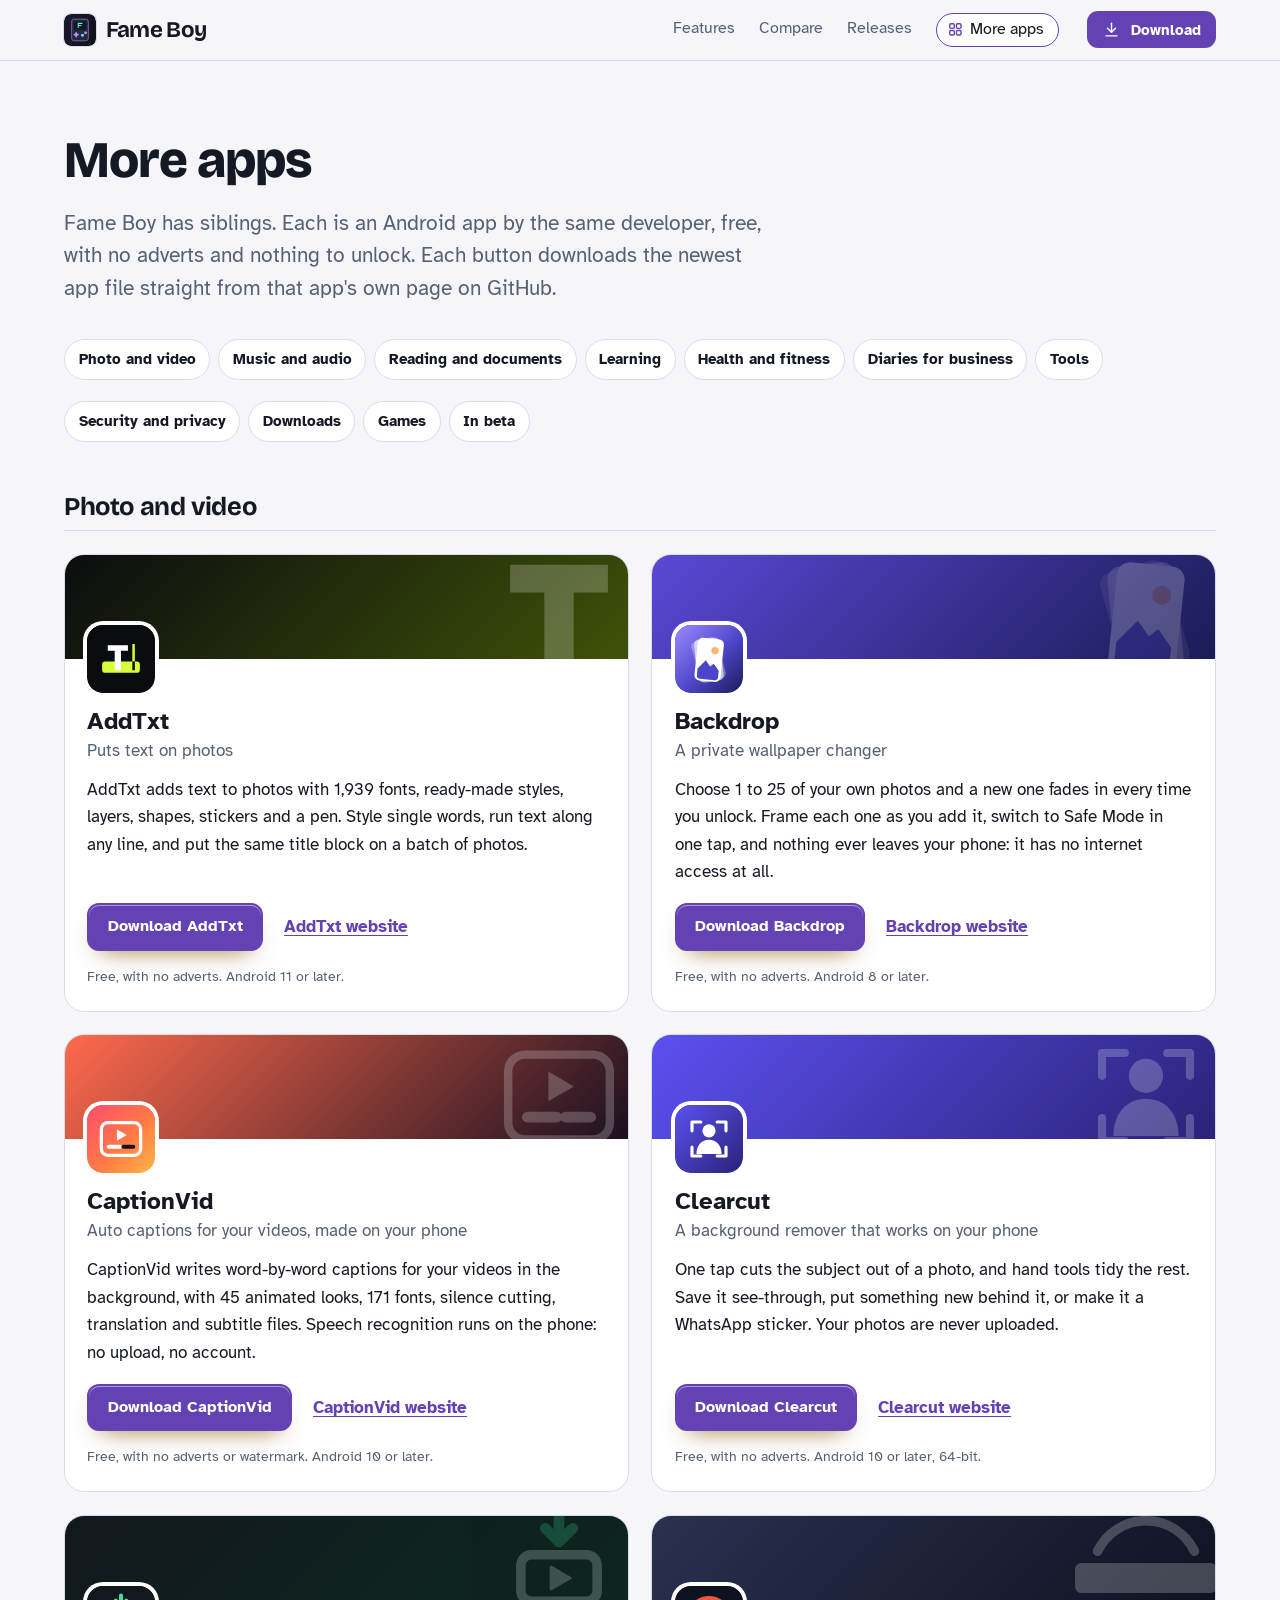
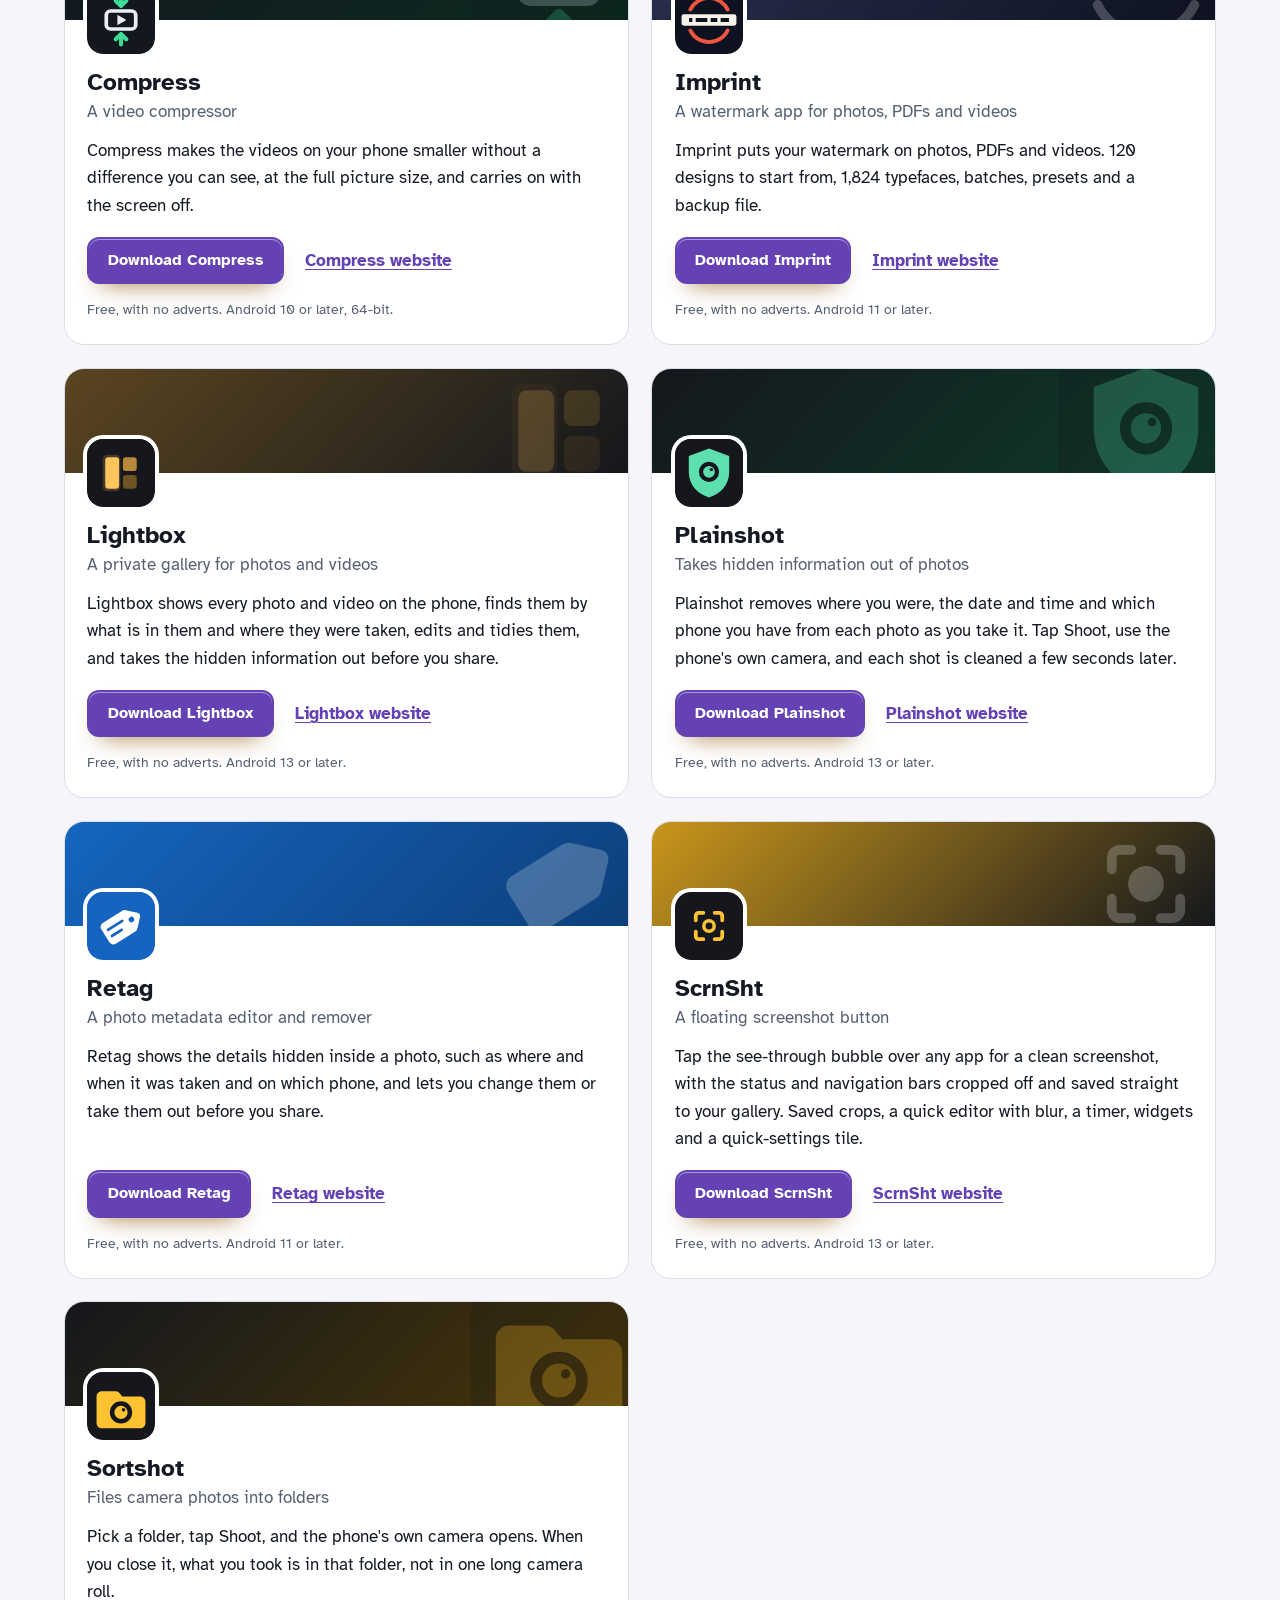
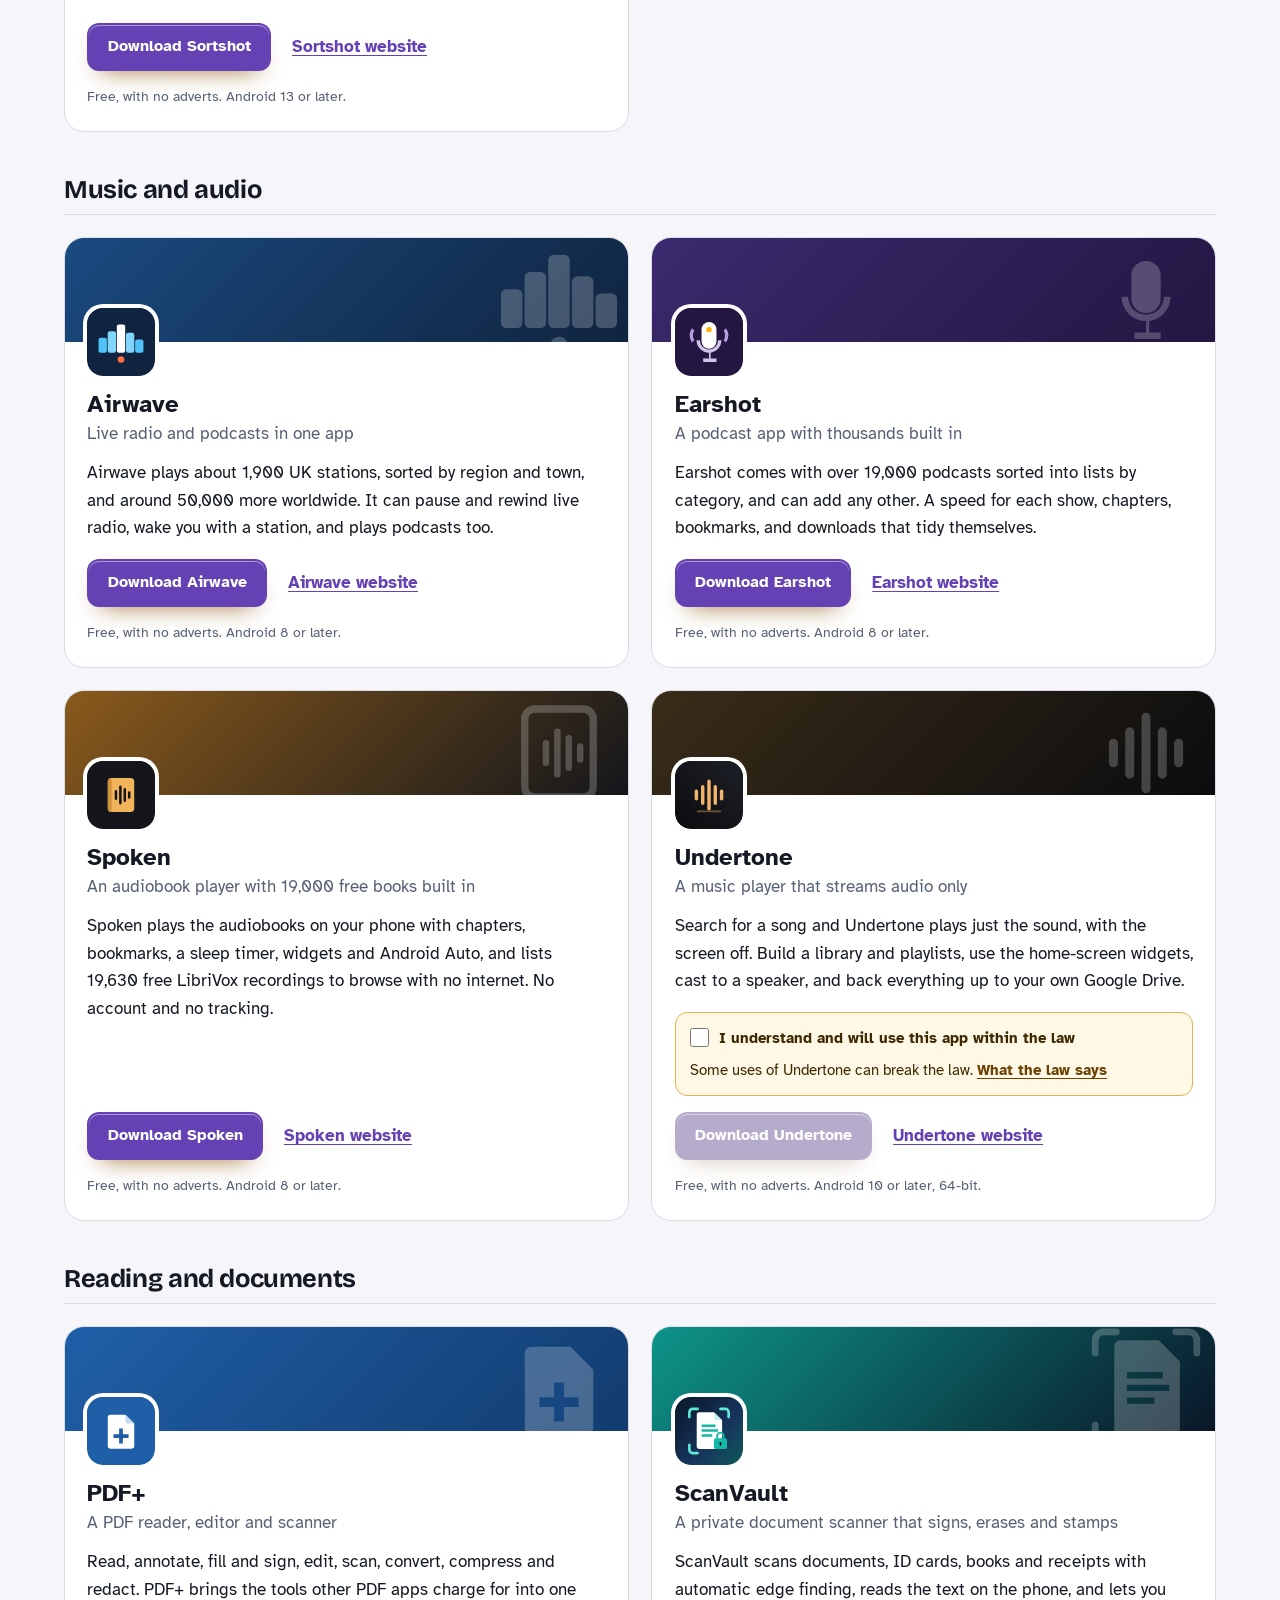
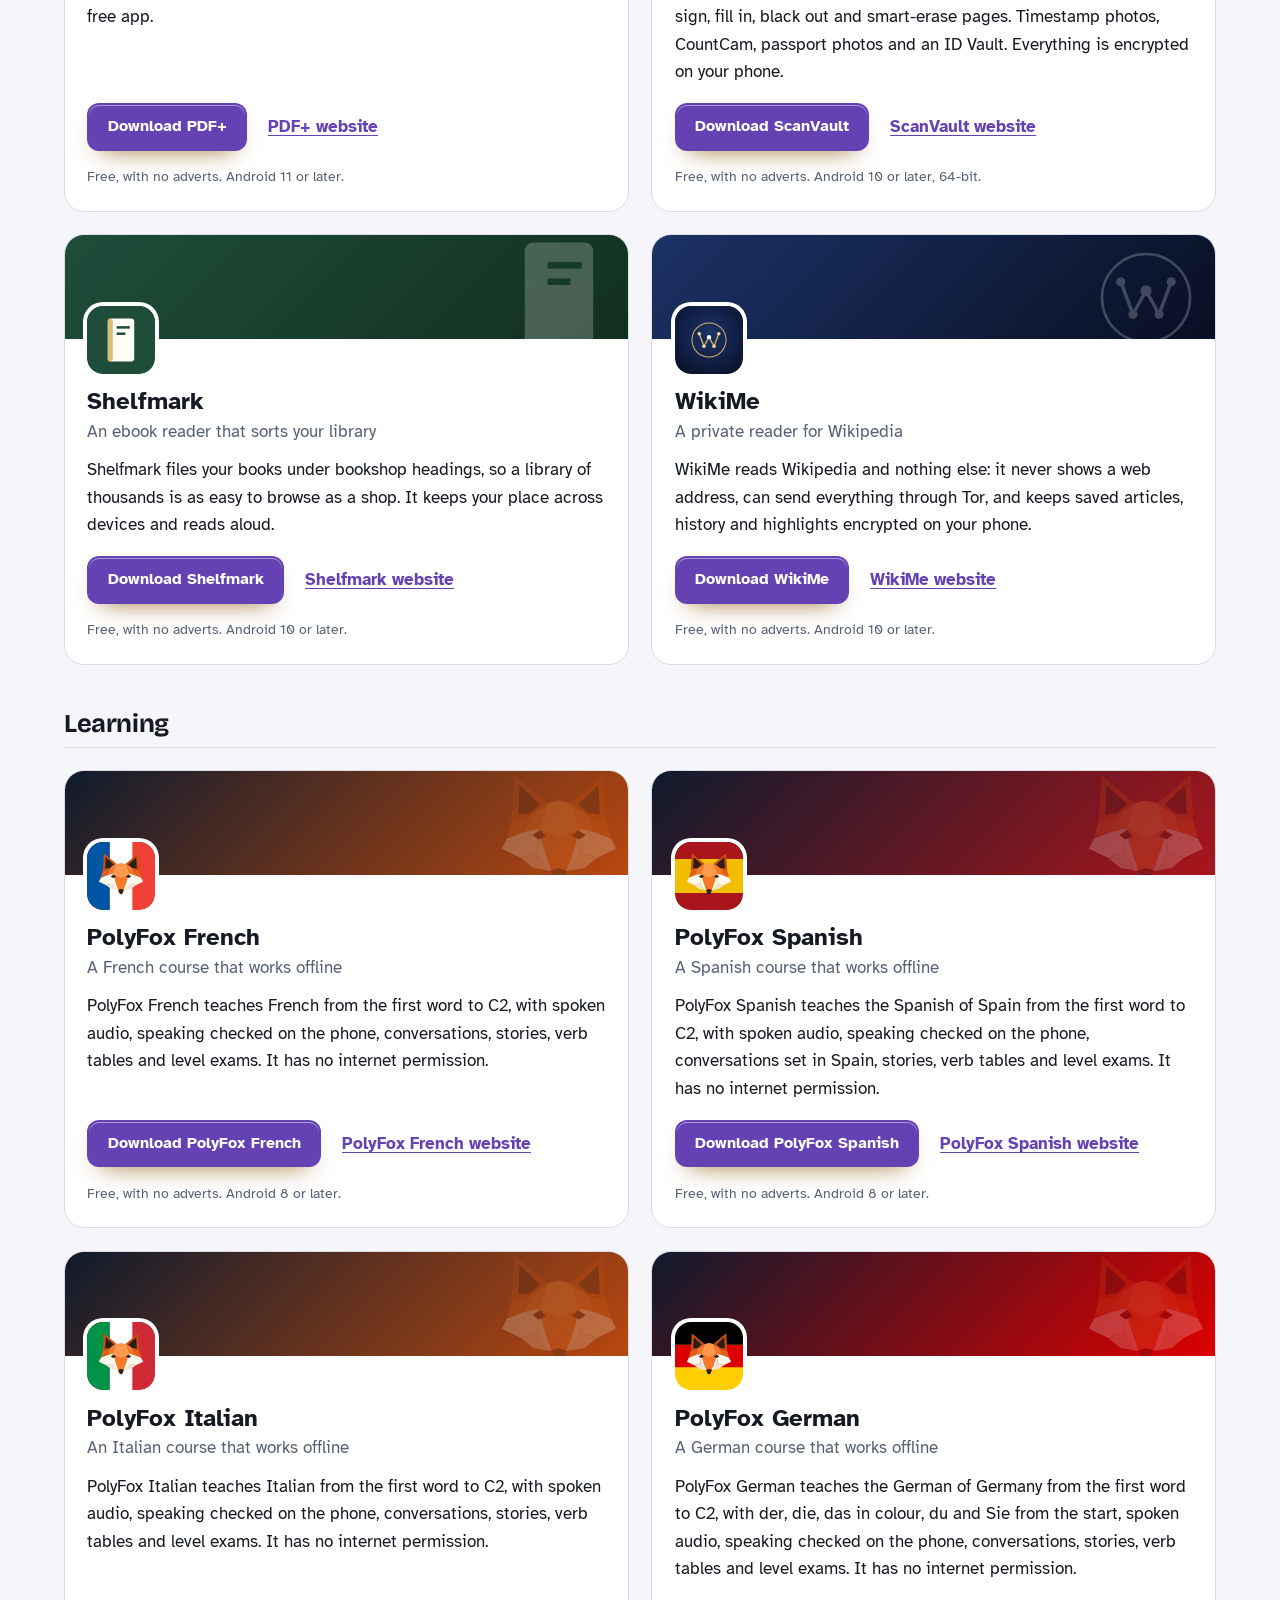
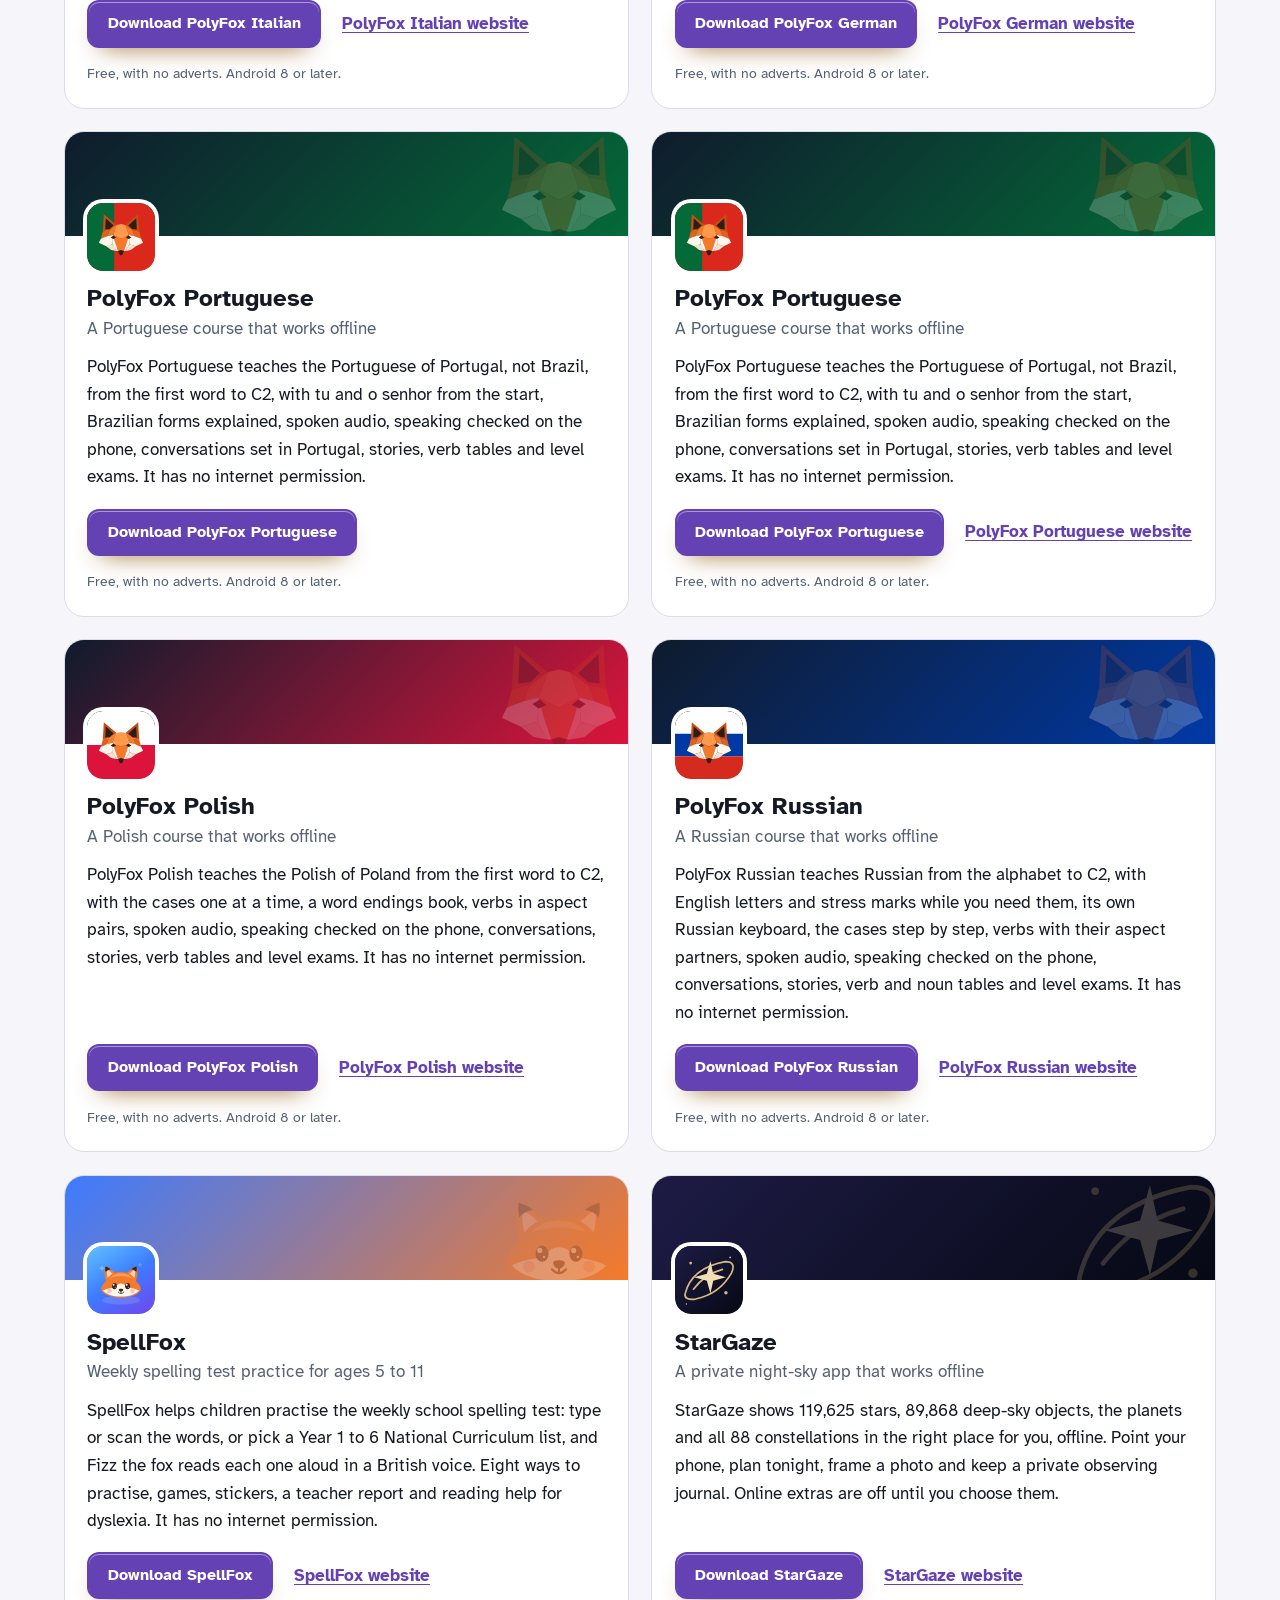
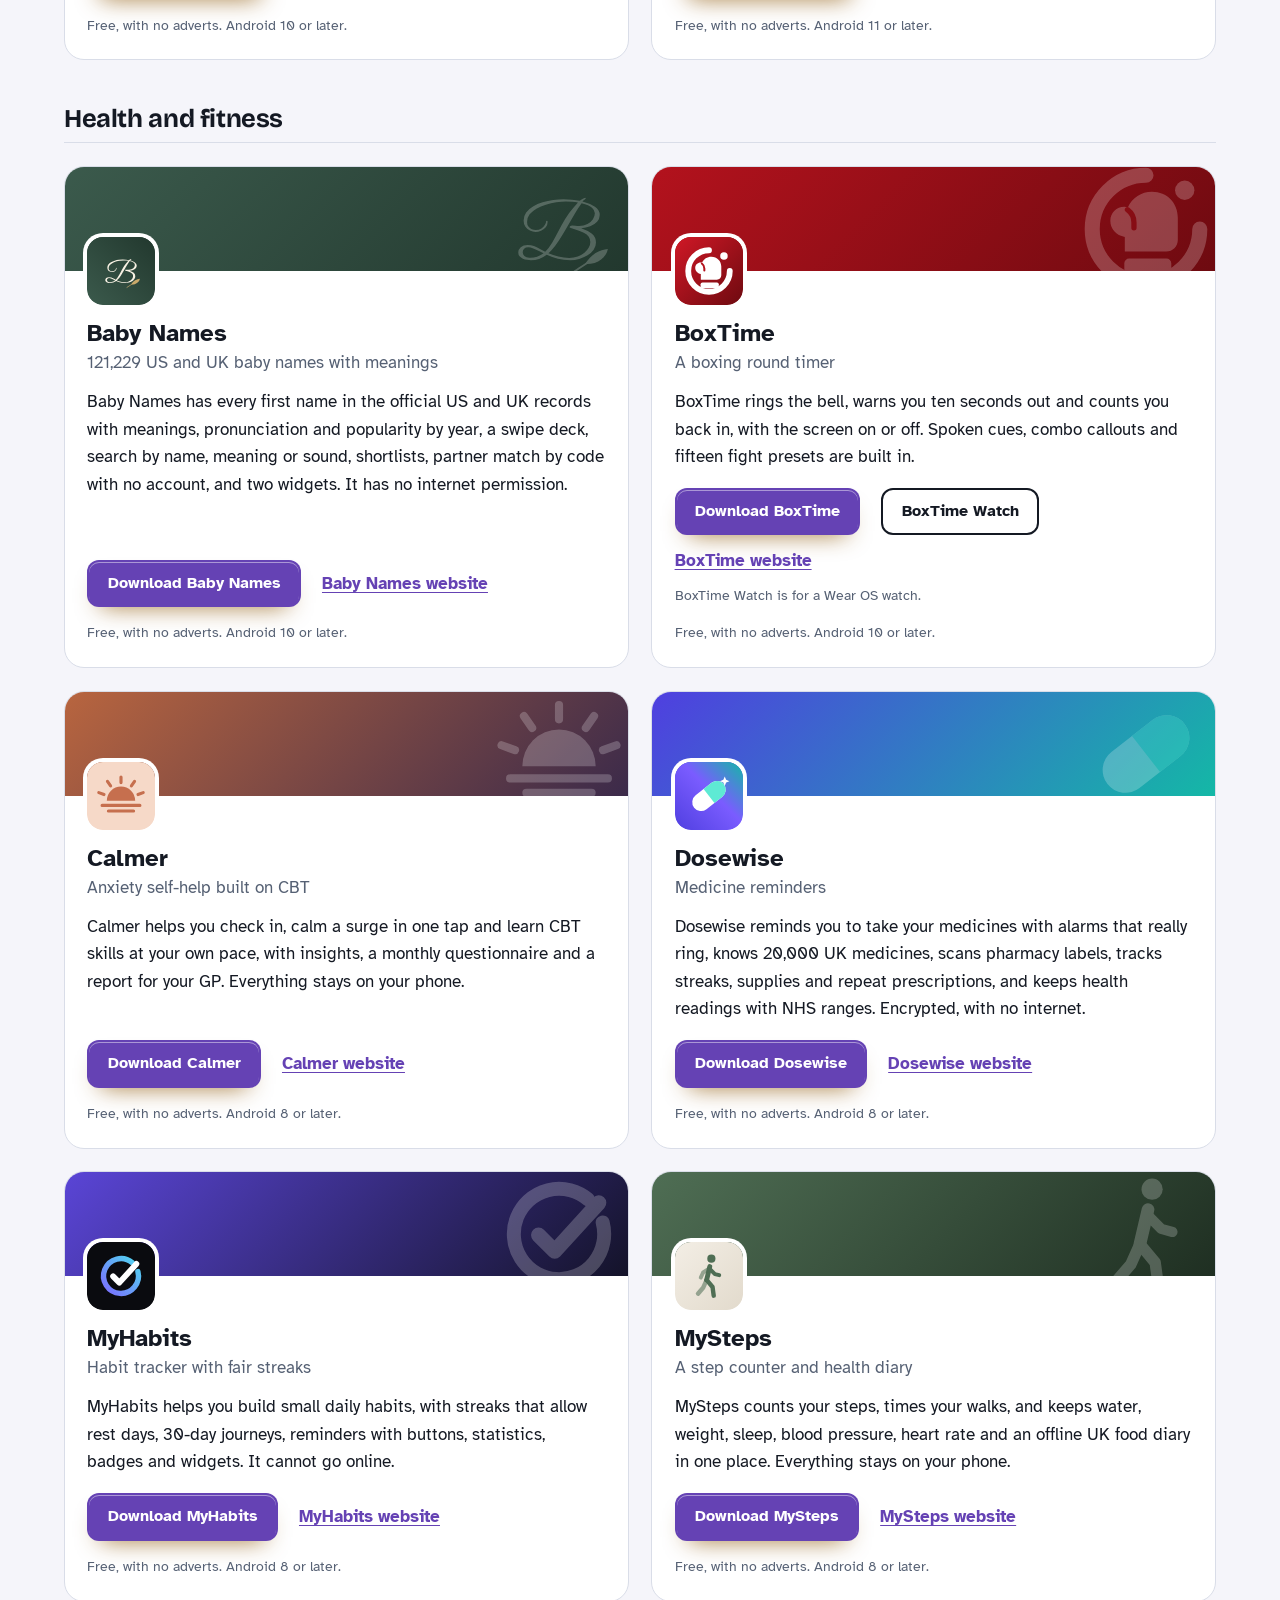
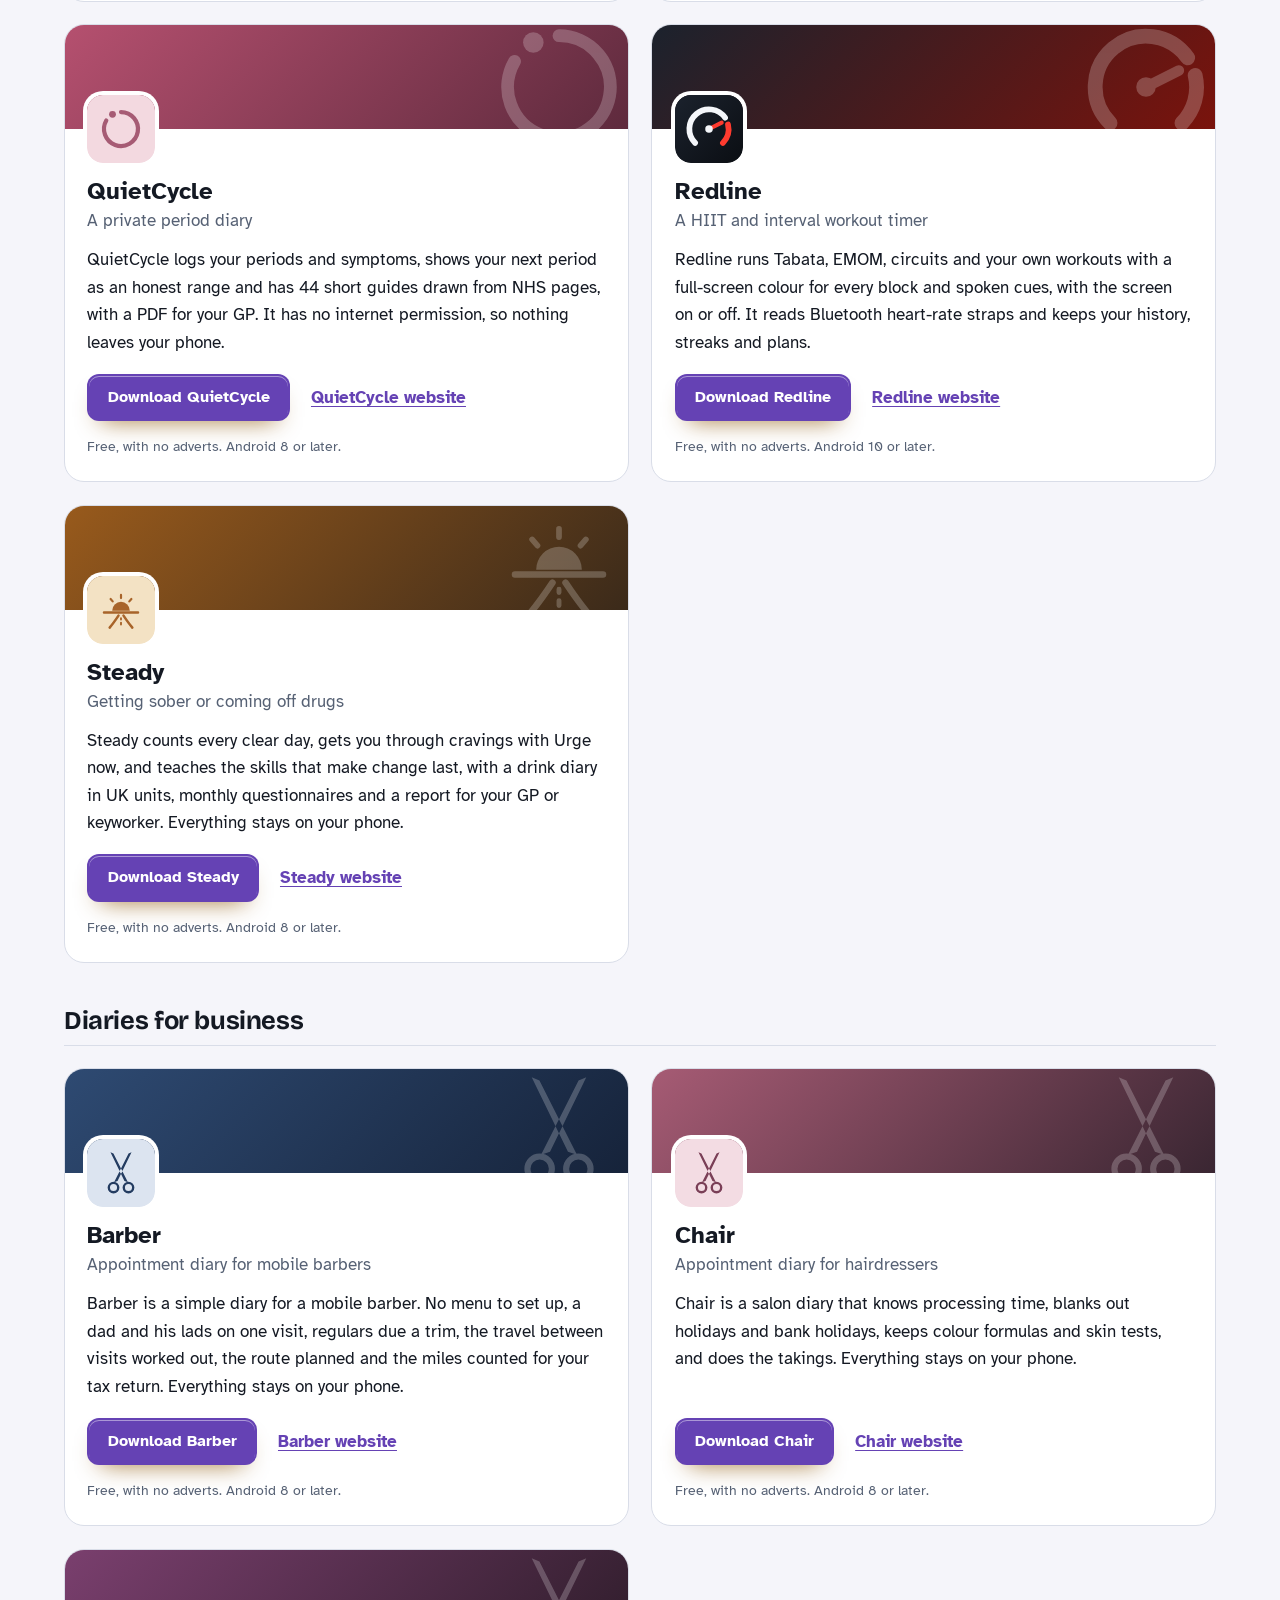
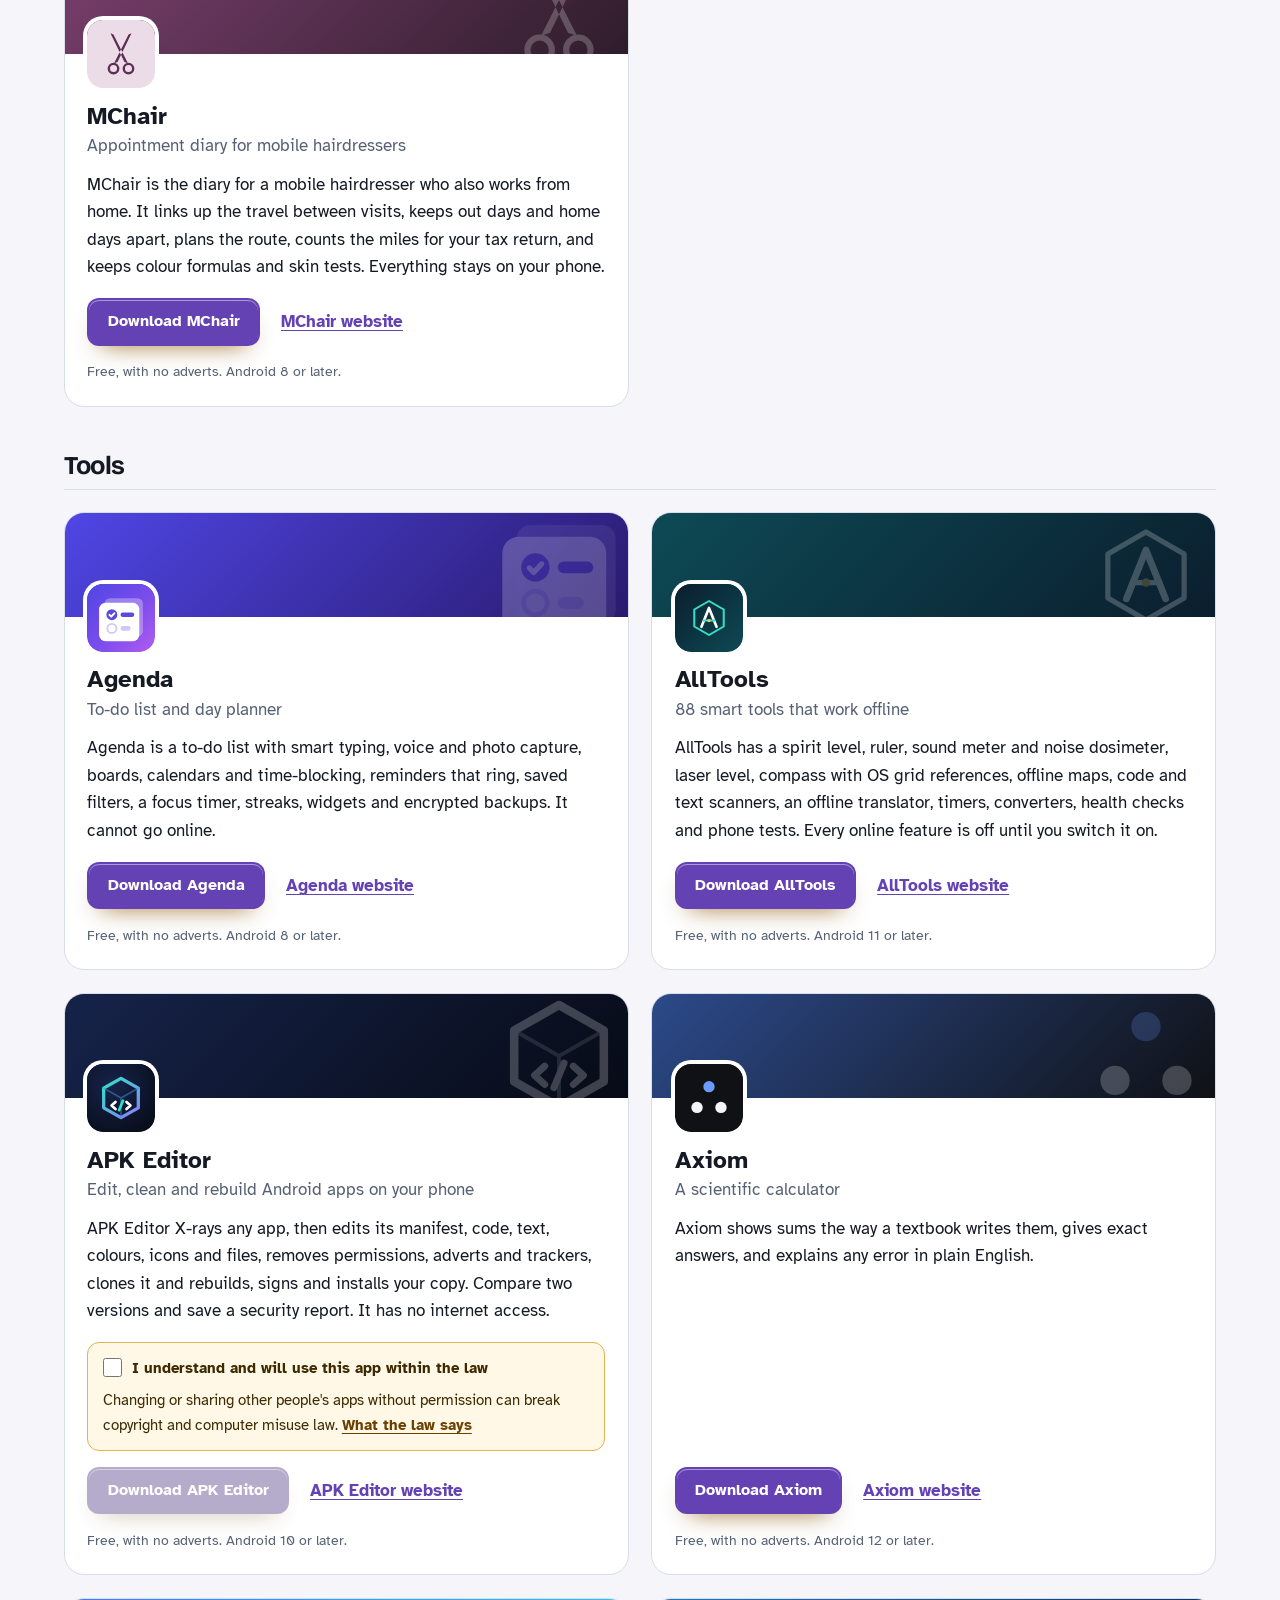
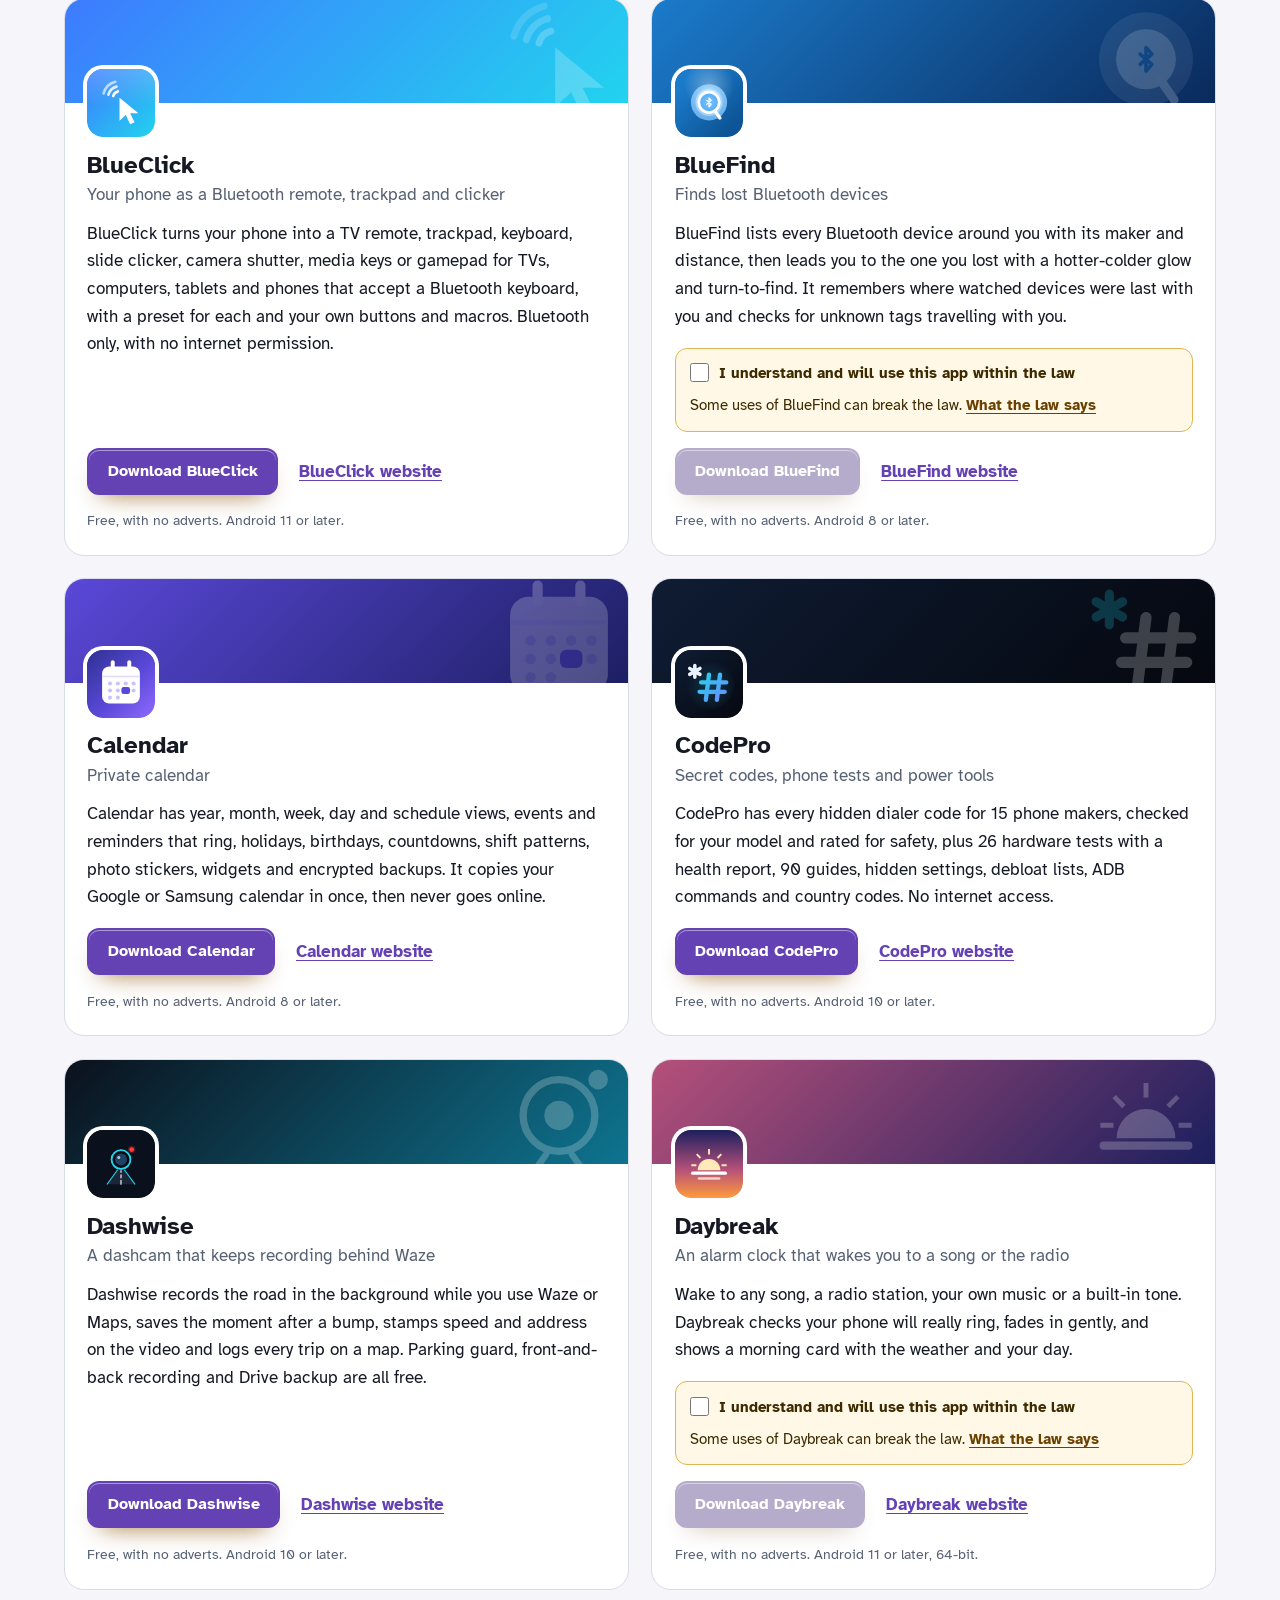
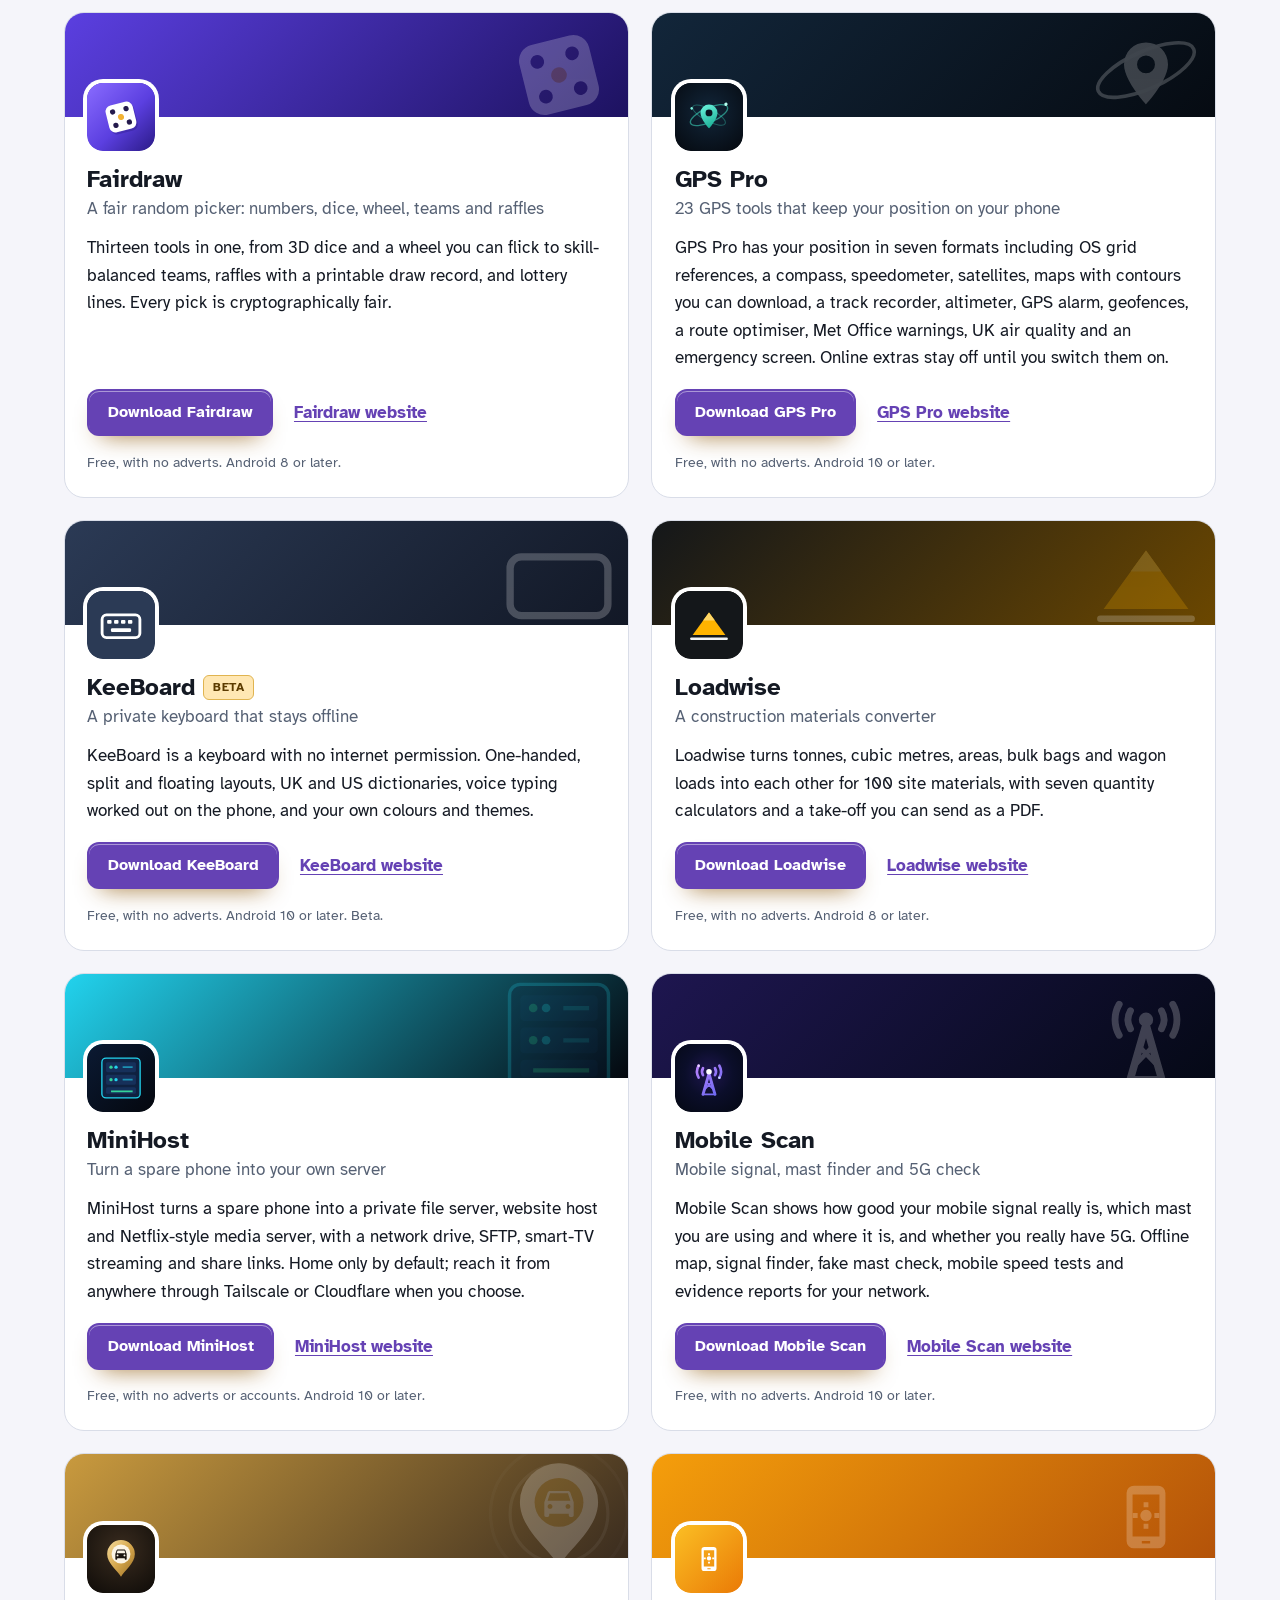
==== commit 6e1480fa: "More apps: add SpellFox" ====
--- a/more-apps.html
+++ b/more-apps.html
@@ -4,7 +4,7 @@
 <meta charset="utf-8">
 <meta name="viewport" content="width=device-width, initial-scale=1">
 <title>More free Android apps from the maker of Fame Boy</title>
-<meta name="description" content="All 98 free Android apps from the maker of Fame Boy, in one list by category, each with its download and a link to its website.">
+<meta name="description" content="All 99 free Android apps from the maker of Fame Boy, in one list by category, each with its download and a link to its website.">
 <meta name="author" content="Jonathan Jackson">
 <link rel="canonical" href="https://customgpter.github.io/fameboy/more-apps.html">
 <meta name="theme-color" content="#f5f5fa" media="(prefers-color-scheme: light)">
@@ -12,7 +12,7 @@
 <meta property="og:type" content="website">
 <meta property="og:site_name" content="Fame Boy">
 <meta property="og:title" content="More free Android apps from the maker of Fame Boy">
-<meta property="og:description" content="All 98 free Android apps from the maker of Fame Boy, in one list by category, each with its download and a link to its website.">
+<meta property="og:description" content="All 99 free Android apps from the maker of Fame Boy, in one list by category, each with its download and a link to its website.">
 <meta property="og:url" content="https://customgpter.github.io/fameboy/more-apps.html">
 <meta property="og:image" content="https://customgpter.github.io/fameboy/assets/og.png">
 <meta property="og:image:width" content="1200">
@@ -26,7 +26,7 @@
 <link rel="preload" href="./assets/fonts/atkinson-hyperlegible-latin-400-normal.woff2" as="font" type="font/woff2" crossorigin>
 <link rel="stylesheet" href="./assets/site.css?v=1">
 <link rel="stylesheet" href="./assets/house.css?v=1">
-<script type="application/ld+json">{"@context":"https://schema.org","@type":"ItemList","name":"Apps from the maker of Fame Boy","url":"https://customgpter.github.io/fameboy/more-apps.html","itemListElement":[{"@type":"ListItem","position":1,"name":"AddTxt","url":"https://customgpter.github.io/addtxt/"},{"@type":"ListItem","position":2,"name":"Backdrop","url":"https://customgpter.github.io/backdrop/"},{"@type":"ListItem","position":3,"name":"CaptionVid","url":"https://customgpter.github.io/captionvid/"},{"@type":"ListItem","position":4,"name":"Clearcut","url":"https://customgpter.github.io/clearcut/"},{"@type":"ListItem","position":5,"name":"Compress","url":"https://customgpter.github.io/compress/"},{"@type":"ListItem","position":6,"name":"Imprint","url":"https://customgpter.github.io/imprint/"},{"@type":"ListItem","position":7,"name":"Lightbox","url":"https://customgpter.github.io/lightbox/"},{"@type":"ListItem","position":8,"name":"Plainshot","url":"https://customgpter.github.io/plainshot/"},{"@type":"ListItem","position":9,"name":"Retag","url":"https://customgpter.github.io/retag/"},{"@type":"ListItem","position":10,"name":"ScrnSht","url":"https://customgpter.github.io/scrnsht/"},{"@type":"ListItem","position":11,"name":"Sortshot","url":"https://customgpter.github.io/sortshot/"},{"@type":"ListItem","position":12,"name":"Airwave","url":"https://customgpter.github.io/airwave/"},{"@type":"ListItem","position":13,"name":"Earshot","url":"https://customgpter.github.io/earshot/"},{"@type":"ListItem","position":14,"name":"Spoken","url":"https://customgpter.github.io/spoken/"},{"@type":"ListItem","position":15,"name":"Undertone","url":"https://customgpter.github.io/undertone/"},{"@type":"ListItem","position":16,"name":"PDF+","url":"https://customgpter.github.io/pdfplus/"},{"@type":"ListItem","position":17,"name":"ScanVault","url":"https://customgpter.github.io/scanvault/"},{"@type":"ListItem","position":18,"name":"Shelfmark","url":"https://customgpter.github.io/shelfmark/"},{"@type":"ListItem","position":19,"name":"WikiMe","url":"https://customgpter.github.io/wikime/"},{"@type":"ListItem","position":20,"name":"PolyFox French","url":"https://customgpter.github.io/polyfox/"},{"@type":"ListItem","position":21,"name":"PolyFox German","url":"https://customgpter.github.io/polyfox-german/"},{"@type":"ListItem","position":22,"name":"PolyFox Portuguese","url":"https://customgpter.github.io/polyfox-portuguese/"},{"@type":"ListItem","position":23,"name":"PolyFox Polish","url":"https://customgpter.github.io/polyfox-polish/"},{"@type":"ListItem","position":24,"name":"PolyFox Russian","url":"https://customgpter.github.io/polyfox-russian/"},{"@type":"ListItem","position":25,"name":"StarGaze","url":"https://customgpter.github.io/stargaze/"},{"@type":"ListItem","position":26,"name":"Baby Names","url":"https://customgpter.github.io/babynames/"},{"@type":"ListItem","position":27,"name":"BoxTime","url":"https://customgpter.github.io/boxtime/"},{"@type":"ListItem","position":28,"name":"Calmer","url":"https://customgpter.github.io/calmer/"},{"@type":"ListItem","position":29,"name":"Dosewise","url":"https://customgpter.github.io/dosewise/"},{"@type":"ListItem","position":30,"name":"MyHabits","url":"https://customgpter.github.io/myhabits/"},{"@type":"ListItem","position":31,"name":"MySteps","url":"https://customgpter.github.io/mysteps/"},{"@type":"ListItem","position":32,"name":"QuietCycle","url":"https://customgpter.github.io/quietcycle/"},{"@type":"ListItem","position":33,"name":"Redline","url":"https://customgpter.github.io/redline/"},{"@type":"ListItem","position":34,"name":"Steady","url":"https://customgpter.github.io/steady/"},{"@type":"ListItem","position":35,"name":"Barber","url":"https://customgpter.github.io/barber/"},{"@type":"ListItem","position":36,"name":"Chair","url":"https://customgpter.github.io/chair/"},{"@type":"ListItem","position":37,"name":"MChair","url":"https://customgpter.github.io/mchair/"},{"@type":"ListItem","position":38,"name":"Agenda","url":"https://customgpter.github.io/agenda/"},{"@type":"ListItem","position":39,"name":"AllTools","url":"https://customgpter.github.io/alltools/"},{"@type":"ListItem","position":40,"name":"APK Editor","url":"https://customgpter.github.io/apkeditor/"},{"@type":"ListItem","position":41,"name":"Axiom","url":"https://customgpter.github.io/axiom/"},{"@type":"ListItem","position":42,"name":"BlueClick","url":"https://customgpter.github.io/blueclick/"},{"@type":"ListItem","position":43,"name":"BlueFind","url":"https://customgpter.github.io/bluefind/"},{"@type":"ListItem","position":44,"name":"Calendar","url":"https://customgpter.github.io/calendar/"},{"@type":"ListItem","position":45,"name":"CodePro","url":"https://customgpter.github.io/codepro/"},{"@type":"ListItem","position":46,"name":"Dashwise","url":"https://customgpter.github.io/dashwise/"},{"@type":"ListItem","position":47,"name":"Daybreak","url":"https://customgpter.github.io/daybreak/"},{"@type":"ListItem","position":48,"name":"Fairdraw","url":"https://customgpter.github.io/fairdraw/"},{"@type":"ListItem","position":49,"name":"GPS Pro","url":"https://customgpter.github.io/gpspro/"},{"@type":"ListItem","position":50,"name":"KeeBoard","url":"https://customgpter.github.io/keeboard/"},{"@type":"ListItem","position":51,"name":"Loadwise","url":"https://customgpter.github.io/loadwise/"},{"@type":"ListItem","position":52,"name":"MiniHost","url":"https://customgpter.github.io/minihost/"},{"@type":"ListItem","position":53,"name":"Mobile Scan","url":"https://customgpter.github.io/mobilescan/"},{"@type":"ListItem","position":54,"name":"Parkwise","url":"https://customgpter.github.io/parkwise/"},{"@type":"ListItem","position":55,"name":"Pocketmind","url":"https://customgpter.github.io/pocketmind/"},{"@type":"ListItem","position":56,"name":"Refine","url":"https://customgpter.github.io/refine/"},{"@type":"ListItem","position":57,"name":"Shiftwise","url":"https://customgpter.github.io/shiftwise/"},{"@type":"ListItem","position":58,"name":"SimpleCalc","url":"https://customgpter.github.io/simplecalc/"},{"@type":"ListItem","position":59,"name":"Skyline","url":"https://customgpter.github.io/skyline/"},{"@type":"ListItem","position":60,"name":"Slipway","url":"https://customgpter.github.io/slipway/"},{"@type":"ListItem","position":61,"name":"Tagger","url":"https://customgpter.github.io/tagger/"},{"@type":"ListItem","position":62,"name":"TotalClean","url":"https://customgpter.github.io/totalclean/"},{"@type":"ListItem","position":63,"name":"TVLink","url":"https://customgpter.github.io/tvlink/"},{"@type":"ListItem","position":64,"name":"Unbox","url":"https://customgpter.github.io/unbox/"},{"@type":"ListItem","position":65,"name":"WhatsKeep","url":"https://customgpter.github.io/whatskeep/"},{"@type":"ListItem","position":66,"name":"WiFi Scan","url":"https://customgpter.github.io/wifiscan/"},{"@type":"ListItem","position":67,"name":"Auditly","url":"https://customgpter.github.io/auditly/"},{"@type":"ListItem","position":68,"name":"Backchannel","url":"https://customgpter.github.io/backchannel/"},{"@type":"ListItem","position":69,"name":"ENotes","url":"https://customgpter.github.io/enotes/"},{"@type":"ListItem","position":70,"name":"FindMe","url":"https://customgpter.github.io/findme/"},{"@type":"ListItem","position":71,"name":"iLock","url":"https://customgpter.github.io/ilock/"},{"@type":"ListItem","position":72,"name":"ImSafe","url":"https://customgpter.github.io/imsafe/"},{"@type":"ListItem","position":73,"name":"IShred","url":"https://customgpter.github.io/ishred/"},{"@type":"ListItem","position":74,"name":"LockBox","url":"https://customgpter.github.io/lockbox/"},{"@type":"ListItem","position":75,"name":"PassVault","url":"https://customgpter.github.io/passvault/"},{"@type":"ListItem","position":76,"name":"SpyFind","url":"https://customgpter.github.io/spyfind/"},{"@type":"ListItem","position":77,"name":"TextWipe","url":"https://customgpter.github.io/textwipe/"},{"@type":"ListItem","position":78,"name":"Tracewire","url":"https://customgpter.github.io/tracewire/"},{"@type":"ListItem","position":79,"name":"Vigil","url":"https://customgpter.github.io/vigil/"},{"@type":"ListItem","position":80,"name":"Grab","url":"https://customgpter.github.io/grab/"},{"@type":"ListItem","position":81,"name":"Swarm","url":"https://customgpter.github.io/swarm/"},{"@type":"ListItem","position":82,"name":"Plane Games","url":"https://customgpter.github.io/plane-games/"},{"@type":"ListItem","position":83,"name":"Ninefold","url":"https://customgpter.github.io/ninefold/"},{"@type":"ListItem","position":84,"name":"Cubewise","url":"https://customgpter.github.io/cubewise/"},{"@type":"ListItem","position":85,"name":"Tilewise","url":"https://customgpter.github.io/tilewise/"},{"@type":"ListItem","position":86,"name":"Letterwise","url":"https://customgpter.github.io/letterwise/"},{"@type":"ListItem","position":87,"name":"Kingside","url":"https://customgpter.github.io/kingside/"},{"@type":"ListItem","position":88,"name":"Deckhand","url":"https://customgpter.github.io/deckhand/"},{"@type":"ListItem","position":89,"name":"SNESForge","url":"https://customgpter.github.io/snesforge/"},{"@type":"ListItem","position":90,"name":"Fame Boy","url":"https://customgpter.github.io/fameboy/"},{"@type":"ListItem","position":91,"name":"PSPPro","url":"https://customgpter.github.io/psppro/"},{"@type":"ListItem","position":92,"name":"MegaGen","url":"https://customgpter.github.io/megagen/"},{"@type":"ListItem","position":93,"name":"QVR","url":"https://customgpter.github.io/qvr/"},{"@type":"ListItem","position":94,"name":"QVR Watch","url":"https://customgpter.github.io/qvr-watch/"},{"@type":"ListItem","position":95,"name":"QVRLite","url":"https://customgpter.github.io/qvrlite/"},{"@type":"ListItem","position":96,"name":"Onionz","url":"https://customgpter.github.io/onionz/"},{"@type":"ListItem","position":97,"name":"OnionzWeb","url":"https://customgpter.github.io/onionzweb/"}]}</script>
+<script type="application/ld+json">{"@context":"https://schema.org","@type":"ItemList","name":"Apps from the maker of Fame Boy","url":"https://customgpter.github.io/fameboy/more-apps.html","itemListElement":[{"@type":"ListItem","position":1,"name":"AddTxt","url":"https://customgpter.github.io/addtxt/"},{"@type":"ListItem","position":2,"name":"Backdrop","url":"https://customgpter.github.io/backdrop/"},{"@type":"ListItem","position":3,"name":"CaptionVid","url":"https://customgpter.github.io/captionvid/"},{"@type":"ListItem","position":4,"name":"Clearcut","url":"https://customgpter.github.io/clearcut/"},{"@type":"ListItem","position":5,"name":"Compress","url":"https://customgpter.github.io/compress/"},{"@type":"ListItem","position":6,"name":"Imprint","url":"https://customgpter.github.io/imprint/"},{"@type":"ListItem","position":7,"name":"Lightbox","url":"https://customgpter.github.io/lightbox/"},{"@type":"ListItem","position":8,"name":"Plainshot","url":"https://customgpter.github.io/plainshot/"},{"@type":"ListItem","position":9,"name":"Retag","url":"https://customgpter.github.io/retag/"},{"@type":"ListItem","position":10,"name":"ScrnSht","url":"https://customgpter.github.io/scrnsht/"},{"@type":"ListItem","position":11,"name":"Sortshot","url":"https://customgpter.github.io/sortshot/"},{"@type":"ListItem","position":12,"name":"Airwave","url":"https://customgpter.github.io/airwave/"},{"@type":"ListItem","position":13,"name":"Earshot","url":"https://customgpter.github.io/earshot/"},{"@type":"ListItem","position":14,"name":"Spoken","url":"https://customgpter.github.io/spoken/"},{"@type":"ListItem","position":15,"name":"Undertone","url":"https://customgpter.github.io/undertone/"},{"@type":"ListItem","position":16,"name":"PDF+","url":"https://customgpter.github.io/pdfplus/"},{"@type":"ListItem","position":17,"name":"ScanVault","url":"https://customgpter.github.io/scanvault/"},{"@type":"ListItem","position":18,"name":"Shelfmark","url":"https://customgpter.github.io/shelfmark/"},{"@type":"ListItem","position":19,"name":"WikiMe","url":"https://customgpter.github.io/wikime/"},{"@type":"ListItem","position":20,"name":"PolyFox French","url":"https://customgpter.github.io/polyfox/"},{"@type":"ListItem","position":21,"name":"PolyFox German","url":"https://customgpter.github.io/polyfox-german/"},{"@type":"ListItem","position":22,"name":"PolyFox Portuguese","url":"https://customgpter.github.io/polyfox-portuguese/"},{"@type":"ListItem","position":23,"name":"PolyFox Polish","url":"https://customgpter.github.io/polyfox-polish/"},{"@type":"ListItem","position":24,"name":"PolyFox Russian","url":"https://customgpter.github.io/polyfox-russian/"},{"@type":"ListItem","position":25,"name":"SpellFox","url":"https://customgpter.github.io/spellfox/"},{"@type":"ListItem","position":26,"name":"StarGaze","url":"https://customgpter.github.io/stargaze/"},{"@type":"ListItem","position":27,"name":"Baby Names","url":"https://customgpter.github.io/babynames/"},{"@type":"ListItem","position":28,"name":"BoxTime","url":"https://customgpter.github.io/boxtime/"},{"@type":"ListItem","position":29,"name":"Calmer","url":"https://customgpter.github.io/calmer/"},{"@type":"ListItem","position":30,"name":"Dosewise","url":"https://customgpter.github.io/dosewise/"},{"@type":"ListItem","position":31,"name":"MyHabits","url":"https://customgpter.github.io/myhabits/"},{"@type":"ListItem","position":32,"name":"MySteps","url":"https://customgpter.github.io/mysteps/"},{"@type":"ListItem","position":33,"name":"QuietCycle","url":"https://customgpter.github.io/quietcycle/"},{"@type":"ListItem","position":34,"name":"Redline","url":"https://customgpter.github.io/redline/"},{"@type":"ListItem","position":35,"name":"Steady","url":"https://customgpter.github.io/steady/"},{"@type":"ListItem","position":36,"name":"Barber","url":"https://customgpter.github.io/barber/"},{"@type":"ListItem","position":37,"name":"Chair","url":"https://customgpter.github.io/chair/"},{"@type":"ListItem","position":38,"name":"MChair","url":"https://customgpter.github.io/mchair/"},{"@type":"ListItem","position":39,"name":"Agenda","url":"https://customgpter.github.io/agenda/"},{"@type":"ListItem","position":40,"name":"AllTools","url":"https://customgpter.github.io/alltools/"},{"@type":"ListItem","position":41,"name":"APK Editor","url":"https://customgpter.github.io/apkeditor/"},{"@type":"ListItem","position":42,"name":"Axiom","url":"https://customgpter.github.io/axiom/"},{"@type":"ListItem","position":43,"name":"BlueClick","url":"https://customgpter.github.io/blueclick/"},{"@type":"ListItem","position":44,"name":"BlueFind","url":"https://customgpter.github.io/bluefind/"},{"@type":"ListItem","position":45,"name":"Calendar","url":"https://customgpter.github.io/calendar/"},{"@type":"ListItem","position":46,"name":"CodePro","url":"https://customgpter.github.io/codepro/"},{"@type":"ListItem","position":47,"name":"Dashwise","url":"https://customgpter.github.io/dashwise/"},{"@type":"ListItem","position":48,"name":"Daybreak","url":"https://customgpter.github.io/daybreak/"},{"@type":"ListItem","position":49,"name":"Fairdraw","url":"https://customgpter.github.io/fairdraw/"},{"@type":"ListItem","position":50,"name":"GPS Pro","url":"https://customgpter.github.io/gpspro/"},{"@type":"ListItem","position":51,"name":"KeeBoard","url":"https://customgpter.github.io/keeboard/"},{"@type":"ListItem","position":52,"name":"Loadwise","url":"https://customgpter.github.io/loadwise/"},{"@type":"ListItem","position":53,"name":"MiniHost","url":"https://customgpter.github.io/minihost/"},{"@type":"ListItem","position":54,"name":"Mobile Scan","url":"https://customgpter.github.io/mobilescan/"},{"@type":"ListItem","position":55,"name":"Parkwise","url":"https://customgpter.github.io/parkwise/"},{"@type":"ListItem","position":56,"name":"Pocketmind","url":"https://customgpter.github.io/pocketmind/"},{"@type":"ListItem","position":57,"name":"Refine","url":"https://customgpter.github.io/refine/"},{"@type":"ListItem","position":58,"name":"Shiftwise","url":"https://customgpter.github.io/shiftwise/"},{"@type":"ListItem","position":59,"name":"SimpleCalc","url":"https://customgpter.github.io/simplecalc/"},{"@type":"ListItem","position":60,"name":"Skyline","url":"https://customgpter.github.io/skyline/"},{"@type":"ListItem","position":61,"name":"Slipway","url":"https://customgpter.github.io/slipway/"},{"@type":"ListItem","position":62,"name":"Tagger","url":"https://customgpter.github.io/tagger/"},{"@type":"ListItem","position":63,"name":"TotalClean","url":"https://customgpter.github.io/totalclean/"},{"@type":"ListItem","position":64,"name":"TVLink","url":"https://customgpter.github.io/tvlink/"},{"@type":"ListItem","position":65,"name":"Unbox","url":"https://customgpter.github.io/unbox/"},{"@type":"ListItem","position":66,"name":"WhatsKeep","url":"https://customgpter.github.io/whatskeep/"},{"@type":"ListItem","position":67,"name":"WiFi Scan","url":"https://customgpter.github.io/wifiscan/"},{"@type":"ListItem","position":68,"name":"Auditly","url":"https://customgpter.github.io/auditly/"},{"@type":"ListItem","position":69,"name":"Backchannel","url":"https://customgpter.github.io/backchannel/"},{"@type":"ListItem","position":70,"name":"ENotes","url":"https://customgpter.github.io/enotes/"},{"@type":"ListItem","position":71,"name":"FindMe","url":"https://customgpter.github.io/findme/"},{"@type":"ListItem","position":72,"name":"iLock","url":"https://customgpter.github.io/ilock/"},{"@type":"ListItem","position":73,"name":"ImSafe","url":"https://customgpter.github.io/imsafe/"},{"@type":"ListItem","position":74,"name":"IShred","url":"https://customgpter.github.io/ishred/"},{"@type":"ListItem","position":75,"name":"LockBox","url":"https://customgpter.github.io/lockbox/"},{"@type":"ListItem","position":76,"name":"PassVault","url":"https://customgpter.github.io/passvault/"},{"@type":"ListItem","position":77,"name":"SpyFind","url":"https://customgpter.github.io/spyfind/"},{"@type":"ListItem","position":78,"name":"TextWipe","url":"https://customgpter.github.io/textwipe/"},{"@type":"ListItem","position":79,"name":"Tracewire","url":"https://customgpter.github.io/tracewire/"},{"@type":"ListItem","position":80,"name":"Vigil","url":"https://customgpter.github.io/vigil/"},{"@type":"ListItem","position":81,"name":"Grab","url":"https://customgpter.github.io/grab/"},{"@type":"ListItem","position":82,"name":"Swarm","url":"https://customgpter.github.io/swarm/"},{"@type":"ListItem","position":83,"name":"Plane Games","url":"https://customgpter.github.io/plane-games/"},{"@type":"ListItem","position":84,"name":"Ninefold","url":"https://customgpter.github.io/ninefold/"},{"@type":"ListItem","position":85,"name":"Cubewise","url":"https://customgpter.github.io/cubewise/"},{"@type":"ListItem","position":86,"name":"Tilewise","url":"https://customgpter.github.io/tilewise/"},{"@type":"ListItem","position":87,"name":"Letterwise","url":"https://customgpter.github.io/letterwise/"},{"@type":"ListItem","position":88,"name":"Kingside","url":"https://customgpter.github.io/kingside/"},{"@type":"ListItem","position":89,"name":"Deckhand","url":"https://customgpter.github.io/deckhand/"},{"@type":"ListItem","position":90,"name":"SNESForge","url":"https://customgpter.github.io/snesforge/"},{"@type":"ListItem","position":91,"name":"Fame Boy","url":"https://customgpter.github.io/fameboy/"},{"@type":"ListItem","position":92,"name":"PSPPro","url":"https://customgpter.github.io/psppro/"},{"@type":"ListItem","position":93,"name":"MegaGen","url":"https://customgpter.github.io/megagen/"},{"@type":"ListItem","position":94,"name":"QVR","url":"https://customgpter.github.io/qvr/"},{"@type":"ListItem","position":95,"name":"QVR Watch","url":"https://customgpter.github.io/qvr-watch/"},{"@type":"ListItem","position":96,"name":"QVRLite","url":"https://customgpter.github.io/qvrlite/"},{"@type":"ListItem","position":97,"name":"Onionz","url":"https://customgpter.github.io/onionz/"},{"@type":"ListItem","position":98,"name":"OnionzWeb","url":"https://customgpter.github.io/onionzweb/"}]}</script>
 <link rel="stylesheet" href="./assets/apps-list.css?v=1">
 <script src="./assets/apps-list.js?v=1" defer></script>
 </head>
@@ -70,7 +70,7 @@
 <div class="mapps-group" role="group" aria-labelledby="apps-learning"><h2 class="mapps-cat" id="apps-learning">Learning</h2>
 <ul class="mapps"><li class="mapp" style="--b:#0f1b2d;--b2:#b8480f"><div class="mapp-cover" aria-hidden="true"><svg viewBox="0 0 108 108"><polygon fill="#C94E12" points="26.7,17.9 47.0,35.1 36.1,42.9 25.1,45.2"/><polygon fill="#C94E12" points="82.9,45.2 71.9,42.9 61.0,35.1 81.3,17.9"/><polygon fill="#2B1D17" points="29.8,24.1 42.3,35.8 36.1,41.3 29.0,42.1"/><polygon fill="#2B1D17" points="79.0,42.1 71.9,41.3 65.7,35.8 78.2,24.1"/><polygon fill="#FF9A4D" points="54.0,33.5 47.0,35.1 41.5,50.7 54.0,56.9"/><polygon fill="#FF9A4D" points="54.0,56.9 66.5,50.7 61.0,35.1 54.0,33.5"/><polygon fill="#F47A2A" points="47.0,35.1 36.1,42.9 32.2,53.0 41.5,50.7"/><polygon fill="#F47A2A" points="66.5,50.7 75.8,53.0 71.9,42.9 61.0,35.1"/><polygon fill="#E2611A" points="36.1,42.9 25.1,45.2 22.0,56.9 32.2,53.0"/><polygon fill="#E2611A" points="75.8,53.0 86.0,56.9 82.9,45.2 71.9,42.9"/><polygon fill="#FFF6EC" points="32.2,53.0 22.0,56.9 18.9,63.1 30.6,68.6 40.7,65.5 41.5,50.7"/><polygon fill="#FFF6EC" points="66.5,50.7 67.3,65.5 77.4,68.6 89.1,63.1 86.0,56.9 75.8,53.0"/><polygon fill="#F3E3D2" points="30.6,68.6 40.7,65.5 47.0,76.4 38.4,74.8"/><polygon fill="#F3E3D2" points="69.6,74.8 61.0,76.4 67.3,65.5 77.4,68.6"/><polygon fill="#F47A2A" points="41.5,50.7 54.0,56.9 54.0,78.0 49.3,76.4 44.6,62.4"/><polygon fill="#F47A2A" points="63.4,62.4 58.7,76.4 54.0,78.0 54.0,56.9 66.5,50.7"/><polygon fill="#FFF6EC" points="41.5,50.7 44.6,62.4 49.3,76.4 47.0,76.4 40.7,65.5"/><polygon fill="#FFF6EC" points="67.3,65.5 61.0,76.4 58.7,76.4 63.4,62.4 66.5,50.7"/><polygon fill="#2B1D17" points="49.3,76.4 54.0,74.8 58.7,76.4 56.3,81.9 54.0,83.4 51.7,81.9"/><polygon fill="#2B1D17" points="37.6,54.6 42.3,51.8 46.2,55.3 41.5,57.3"/><polygon fill="#2B1D17" points="66.5,57.3 61.8,55.3 65.7,51.8 70.4,54.6"/></svg></div><div class="mapp-body"><svg class="mapp-icon" viewBox="0 0 108 108" aria-hidden="true"><rect width="108" height="108" rx="24" fill="#EF4135"/><path fill="#FFFFFF" d="M36 0H72V108H36Z"/><path fill="#0055A4" d="M24 0H36V108H24A24 24 0 0 1 0 84V24A24 24 0 0 1 24 0Z"/><polygon fill="#C94E12" points="26.7,17.9 47.0,35.1 36.1,42.9 25.1,45.2"/><polygon fill="#C94E12" points="82.9,45.2 71.9,42.9 61.0,35.1 81.3,17.9"/><polygon fill="#2B1D17" points="29.8,24.1 42.3,35.8 36.1,41.3 29.0,42.1"/><polygon fill="#2B1D17" points="79.0,42.1 71.9,41.3 65.7,35.8 78.2,24.1"/><polygon fill="#FF9A4D" points="54.0,33.5 47.0,35.1 41.5,50.7 54.0,56.9"/><polygon fill="#FF9A4D" points="54.0,56.9 66.5,50.7 61.0,35.1 54.0,33.5"/><polygon fill="#F47A2A" points="47.0,35.1 36.1,42.9 32.2,53.0 41.5,50.7"/><polygon fill="#F47A2A" points="66.5,50.7 75.8,53.0 71.9,42.9 61.0,35.1"/><polygon fill="#E2611A" points="36.1,42.9 25.1,45.2 22.0,56.9 32.2,53.0"/><polygon fill="#E2611A" points="75.8,53.0 86.0,56.9 82.9,45.2 71.9,42.9"/><polygon fill="#FFF6EC" points="32.2,53.0 22.0,56.9 18.9,63.1 30.6,68.6 40.7,65.5 41.5,50.7"/><polygon fill="#FFF6EC" points="66.5,50.7 67.3,65.5 77.4,68.6 89.1,63.1 86.0,56.9 75.8,53.0"/><polygon fill="#F3E3D2" points="30.6,68.6 40.7,65.5 47.0,76.4 38.4,74.8"/><polygon fill="#F3E3D2" points="69.6,74.8 61.0,76.4 67.3,65.5 77.4,68.6"/><polygon fill="#F47A2A" points="41.5,50.7 54.0,56.9 54.0,78.0 49.3,76.4 44.6,62.4"/><polygon fill="#F47A2A" points="63.4,62.4 58.7,76.4 54.0,78.0 54.0,56.9 66.5,50.7"/><polygon fill="#FFF6EC" points="41.5,50.7 44.6,62.4 49.3,76.4 47.0,76.4 40.7,65.5"/><polygon fill="#FFF6EC" points="67.3,65.5 61.0,76.4 58.7,76.4 63.4,62.4 66.5,50.7"/><polygon fill="#2B1D17" points="49.3,76.4 54.0,74.8 58.7,76.4 56.3,81.9 54.0,83.4 51.7,81.9"/><polygon fill="#2B1D17" points="37.6,54.6 42.3,51.8 46.2,55.3 41.5,57.3"/><polygon fill="#2B1D17" points="66.5,57.3 61.8,55.3 65.7,51.8 70.4,54.6"/></svg><h3>PolyFox French</h3><p class="mapp-kind">A French course that works offline</p><p class="mapp-say">PolyFox French teaches French from the first word to C2, with spoken audio, speaking checked on the phone, conversations, stories, verb tables and level exams. It has no internet permission.</p><p class="mapp-go"><a class="button" href="https://github.com/CustomGPTer/polyfox/releases/latest/download/PolyFox.apk">Download PolyFox French</a><a class="mapp-site" href="https://customgpter.github.io/polyfox/">PolyFox French website</a></p><p class="mapp-needs">Free, with no adverts. Android 8 or later.</p></div></li><li class="mapp" style="--b:#0f1b2d;--b2:#aa151b"><div class="mapp-cover" aria-hidden="true"><svg viewBox="0 0 108 108"><polygon fill="#C94E12" points="26.7,17.9 47.0,35.1 36.1,42.9 25.1,45.2"/><polygon fill="#C94E12" points="82.9,45.2 71.9,42.9 61.0,35.1 81.3,17.9"/><polygon fill="#2B1D17" points="29.8,24.1 42.3,35.8 36.1,41.3 29.0,42.1"/><polygon fill="#2B1D17" points="79.0,42.1 71.9,41.3 65.7,35.8 78.2,24.1"/><polygon fill="#FF9A4D" points="54.0,33.5 47.0,35.1 41.5,50.7 54.0,56.9"/><polygon fill="#FF9A4D" points="54.0,56.9 66.5,50.7 61.0,35.1 54.0,33.5"/><polygon fill="#F47A2A" points="47.0,35.1 36.1,42.9 32.2,53.0 41.5,50.7"/><polygon fill="#F47A2A" points="66.5,50.7 75.8,53.0 71.9,42.9 61.0,35.1"/><polygon fill="#E2611A" points="36.1,42.9 25.1,45.2 22.0,56.9 32.2,53.0"/><polygon fill="#E2611A" points="75.8,53.0 86.0,56.9 82.9,45.2 71.9,42.9"/><polygon fill="#FFF6EC" points="32.2,53.0 22.0,56.9 18.9,63.1 30.6,68.6 40.7,65.5 41.5,50.7"/><polygon fill="#FFF6EC" points="66.5,50.7 67.3,65.5 77.4,68.6 89.1,63.1 86.0,56.9 75.8,53.0"/><polygon fill="#F3E3D2" points="30.6,68.6 40.7,65.5 47.0,76.4 38.4,74.8"/><polygon fill="#F3E3D2" points="69.6,74.8 61.0,76.4 67.3,65.5 77.4,68.6"/><polygon fill="#F47A2A" points="41.5,50.7 54.0,56.9 54.0,78.0 49.3,76.4 44.6,62.4"/><polygon fill="#F47A2A" points="63.4,62.4 58.7,76.4 54.0,78.0 54.0,56.9 66.5,50.7"/><polygon fill="#FFF6EC" points="41.5,50.7 44.6,62.4 49.3,76.4 47.0,76.4 40.7,65.5"/><polygon fill="#FFF6EC" points="67.3,65.5 61.0,76.4 58.7,76.4 63.4,62.4 66.5,50.7"/><polygon fill="#2B1D17" points="49.3,76.4 54.0,74.8 58.7,76.4 56.3,81.9 54.0,83.4 51.7,81.9"/><polygon fill="#2B1D17" points="37.6,54.6 42.3,51.8 46.2,55.3 41.5,57.3"/><polygon fill="#2B1D17" points="66.5,57.3 61.8,55.3 65.7,51.8 70.4,54.6"/></svg></div><div class="mapp-body"><svg class="mapp-icon" viewBox="0 0 108 108" aria-hidden="true"><rect width="108" height="108" rx="24" fill="#AA151B"/><path fill="#F1BF00" d="M0 27H108V81H0Z"/><polygon fill="#C94E12" points="26.7,17.9 47.0,35.1 36.1,42.9 25.1,45.2"/><polygon fill="#C94E12" points="82.9,45.2 71.9,42.9 61.0,35.1 81.3,17.9"/><polygon fill="#2B1D17" points="29.8,24.1 42.3,35.8 36.1,41.3 29.0,42.1"/><polygon fill="#2B1D17" points="79.0,42.1 71.9,41.3 65.7,35.8 78.2,24.1"/><polygon fill="#FF9A4D" points="54.0,33.5 47.0,35.1 41.5,50.7 54.0,56.9"/><polygon fill="#FF9A4D" points="54.0,56.9 66.5,50.7 61.0,35.1 54.0,33.5"/><polygon fill="#F47A2A" points="47.0,35.1 36.1,42.9 32.2,53.0 41.5,50.7"/><polygon fill="#F47A2A" points="66.5,50.7 75.8,53.0 71.9,42.9 61.0,35.1"/><polygon fill="#E2611A" points="36.1,42.9 25.1,45.2 22.0,56.9 32.2,53.0"/><polygon fill="#E2611A" points="75.8,53.0 86.0,56.9 82.9,45.2 71.9,42.9"/><polygon fill="#FFF6EC" points="32.2,53.0 22.0,56.9 18.9,63.1 30.6,68.6 40.7,65.5 41.5,50.7"/><polygon fill="#FFF6EC" points="66.5,50.7 67.3,65.5 77.4,68.6 89.1,63.1 86.0,56.9 75.8,53.0"/><polygon fill="#F3E3D2" points="30.6,68.6 40.7,65.5 47.0,76.4 38.4,74.8"/><polygon fill="#F3E3D2" points="69.6,74.8 61.0,76.4 67.3,65.5 77.4,68.6"/><polygon fill="#F47A2A" points="41.5,50.7 54.0,56.9 54.0,78.0 49.3,76.4 44.6,62.4"/><polygon fill="#F47A2A" points="63.4,62.4 58.7,76.4 54.0,78.0 54.0,56.9 66.5,50.7"/><polygon fill="#FFF6EC" points="41.5,50.7 44.6,62.4 49.3,76.4 47.0,76.4 40.7,65.5"/><polygon fill="#FFF6EC" points="67.3,65.5 61.0,76.4 58.7,76.4 63.4,62.4 66.5,50.7"/><polygon fill="#2B1D17" points="49.3,76.4 54.0,74.8 58.7,76.4 56.3,81.9 54.0,83.4 51.7,81.9"/><polygon fill="#2B1D17" points="37.6,54.6 42.3,51.8 46.2,55.3 41.5,57.3"/><polygon fill="#2B1D17" points="66.5,57.3 61.8,55.3 65.7,51.8 70.4,54.6"/></svg><h3>PolyFox Spanish</h3><p class="mapp-kind">A Spanish course that works offline</p><p class="mapp-say">PolyFox Spanish teaches the Spanish of Spain from the first word to C2, with spoken audio, speaking checked on the phone, conversations set in Spain, stories, verb tables and level exams. It has no internet permission.</p><p class="mapp-go"><a class="button" href="https://github.com/CustomGPTer/polyfox-spanish/releases/latest/download/PolyFox.apk">Download PolyFox Spanish</a><a class="mapp-site" href="https://customgpter.github.io/polyfox-spanish/">PolyFox Spanish website</a></p><p class="mapp-needs">Free, with no adverts. Android 8 or later.</p></div></li>
 <li class="mapp" style="--b:#0f1b2d;--b2:#b8480f"><div class="mapp-cover" aria-hidden="true"><svg viewBox="0 0 108 108"><polygon fill="#C94E12" points="26.7,17.9 47.0,35.1 36.1,42.9 25.1,45.2"/><polygon fill="#C94E12" points="82.9,45.2 71.9,42.9 61.0,35.1 81.3,17.9"/><polygon fill="#2B1D17" points="29.8,24.1 42.3,35.8 36.1,41.3 29.0,42.1"/><polygon fill="#2B1D17" points="79.0,42.1 71.9,41.3 65.7,35.8 78.2,24.1"/><polygon fill="#FF9A4D" points="54.0,33.5 47.0,35.1 41.5,50.7 54.0,56.9"/><polygon fill="#FF9A4D" points="54.0,56.9 66.5,50.7 61.0,35.1 54.0,33.5"/><polygon fill="#F47A2A" points="47.0,35.1 36.1,42.9 32.2,53.0 41.5,50.7"/><polygon fill="#F47A2A" points="66.5,50.7 75.8,53.0 71.9,42.9 61.0,35.1"/><polygon fill="#E2611A" points="36.1,42.9 25.1,45.2 22.0,56.9 32.2,53.0"/><polygon fill="#E2611A" points="75.8,53.0 86.0,56.9 82.9,45.2 71.9,42.9"/><polygon fill="#FFF6EC" points="32.2,53.0 22.0,56.9 18.9,63.1 30.6,68.6 40.7,65.5 41.5,50.7"/><polygon fill="#FFF6EC" points="66.5,50.7 67.3,65.5 77.4,68.6 89.1,63.1 86.0,56.9 75.8,53.0"/><polygon fill="#F3E3D2" points="30.6,68.6 40.7,65.5 47.0,76.4 38.4,74.8"/><polygon fill="#F3E3D2" points="69.6,74.8 61.0,76.4 67.3,65.5 77.4,68.6"/><polygon fill="#F47A2A" points="41.5,50.7 54.0,56.9 54.0,78.0 49.3,76.4 44.6,62.4"/><polygon fill="#F47A2A" points="63.4,62.4 58.7,76.4 54.0,78.0 54.0,56.9 66.5,50.7"/><polygon fill="#FFF6EC" points="41.5,50.7 44.6,62.4 49.3,76.4 47.0,76.4 40.7,65.5"/><polygon fill="#FFF6EC" points="67.3,65.5 61.0,76.4 58.7,76.4 63.4,62.4 66.5,50.7"/><polygon fill="#2B1D17" points="49.3,76.4 54.0,74.8 58.7,76.4 56.3,81.9 54.0,83.4 51.7,81.9"/><polygon fill="#2B1D17" points="37.6,54.6 42.3,51.8 46.2,55.3 41.5,57.3"/><polygon fill="#2B1D17" points="66.5,57.3 61.8,55.3 65.7,51.8 70.4,54.6"/></svg></div><div class="mapp-body"><svg class="mapp-icon" viewBox="0 0 108 108" aria-hidden="true"><rect width="108" height="108" rx="24" fill="#CE2B37"/><path fill="#FFFFFF" d="M36 0H72V108H36Z"/><path fill="#009246" d="M24 0H36V108H24A24 24 0 0 1 0 84V24A24 24 0 0 1 24 0Z"/><polygon fill="#C94E12" points="26.7,17.9 47.0,35.1 36.1,42.9 25.1,45.2"/><polygon fill="#C94E12" points="82.9,45.2 71.9,42.9 61.0,35.1 81.3,17.9"/><polygon fill="#2B1D17" points="29.8,24.1 42.3,35.8 36.1,41.3 29.0,42.1"/><polygon fill="#2B1D17" points="79.0,42.1 71.9,41.3 65.7,35.8 78.2,24.1"/><polygon fill="#FF9A4D" points="54.0,33.5 47.0,35.1 41.5,50.7 54.0,56.9"/><polygon fill="#FF9A4D" points="54.0,56.9 66.5,50.7 61.0,35.1 54.0,33.5"/><polygon fill="#F47A2A" points="47.0,35.1 36.1,42.9 32.2,53.0 41.5,50.7"/><polygon fill="#F47A2A" points="66.5,50.7 75.8,53.0 71.9,42.9 61.0,35.1"/><polygon fill="#E2611A" points="36.1,42.9 25.1,45.2 22.0,56.9 32.2,53.0"/><polygon fill="#E2611A" points="75.8,53.0 86.0,56.9 82.9,45.2 71.9,42.9"/><polygon fill="#FFF6EC" points="32.2,53.0 22.0,56.9 18.9,63.1 30.6,68.6 40.7,65.5 41.5,50.7"/><polygon fill="#FFF6EC" points="66.5,50.7 67.3,65.5 77.4,68.6 89.1,63.1 86.0,56.9 75.8,53.0"/><polygon fill="#F3E3D2" points="30.6,68.6 40.7,65.5 47.0,76.4 38.4,74.8"/><polygon fill="#F3E3D2" points="69.6,74.8 61.0,76.4 67.3,65.5 77.4,68.6"/><polygon fill="#F47A2A" points="41.5,50.7 54.0,56.9 54.0,78.0 49.3,76.4 44.6,62.4"/><polygon fill="#F47A2A" points="63.4,62.4 58.7,76.4 54.0,78.0 54.0,56.9 66.5,50.7"/><polygon fill="#FFF6EC" points="41.5,50.7 44.6,62.4 49.3,76.4 47.0,76.4 40.7,65.5"/><polygon fill="#FFF6EC" points="67.3,65.5 61.0,76.4 58.7,76.4 63.4,62.4 66.5,50.7"/><polygon fill="#2B1D17" points="49.3,76.4 54.0,74.8 58.7,76.4 56.3,81.9 54.0,83.4 51.7,81.9"/><polygon fill="#2B1D17" points="37.6,54.6 42.3,51.8 46.2,55.3 41.5,57.3"/><polygon fill="#2B1D17" points="66.5,57.3 61.8,55.3 65.7,51.8 70.4,54.6"/></svg><h3>PolyFox Italian</h3><p class="mapp-kind">An Italian course that works offline</p><p class="mapp-say">PolyFox Italian teaches Italian from the first word to C2, with spoken audio, speaking checked on the phone, conversations, stories, verb tables and level exams. It has no internet permission.</p><p class="mapp-go"><a class="button" href="https://github.com/CustomGPTer/polyfox-italian/releases/latest/download/PolyFox-Italian.apk">Download PolyFox Italian</a><a class="mapp-site" href="https://customgpter.github.io/polyfox-italian/">PolyFox Italian website</a></p><p class="mapp-needs">Free, with no adverts. Android 8 or later.</p></div></li>
-<li class="mapp" style="--b:#0f1b2d;--b2:#dd0000"><div class="mapp-cover" aria-hidden="true"><svg viewBox="0 0 108 108"><polygon fill="#C94E12" points="26.7,17.9 47.0,35.1 36.1,42.9 25.1,45.2"/><polygon fill="#C94E12" points="82.9,45.2 71.9,42.9 61.0,35.1 81.3,17.9"/><polygon fill="#2B1D17" points="29.8,24.1 42.3,35.8 36.1,41.3 29.0,42.1"/><polygon fill="#2B1D17" points="79.0,42.1 71.9,41.3 65.7,35.8 78.2,24.1"/><polygon fill="#FF9A4D" points="54.0,33.5 47.0,35.1 41.5,50.7 54.0,56.9"/><polygon fill="#FF9A4D" points="54.0,56.9 66.5,50.7 61.0,35.1 54.0,33.5"/><polygon fill="#F47A2A" points="47.0,35.1 36.1,42.9 32.2,53.0 41.5,50.7"/><polygon fill="#F47A2A" points="66.5,50.7 75.8,53.0 71.9,42.9 61.0,35.1"/><polygon fill="#E2611A" points="36.1,42.9 25.1,45.2 22.0,56.9 32.2,53.0"/><polygon fill="#E2611A" points="75.8,53.0 86.0,56.9 82.9,45.2 71.9,42.9"/><polygon fill="#FFF6EC" points="32.2,53.0 22.0,56.9 18.9,63.1 30.6,68.6 40.7,65.5 41.5,50.7"/><polygon fill="#FFF6EC" points="66.5,50.7 67.3,65.5 77.4,68.6 89.1,63.1 86.0,56.9 75.8,53.0"/><polygon fill="#F3E3D2" points="30.6,68.6 40.7,65.5 47.0,76.4 38.4,74.8"/><polygon fill="#F3E3D2" points="69.6,74.8 61.0,76.4 67.3,65.5 77.4,68.6"/><polygon fill="#F47A2A" points="41.5,50.7 54.0,56.9 54.0,78.0 49.3,76.4 44.6,62.4"/><polygon fill="#F47A2A" points="63.4,62.4 58.7,76.4 54.0,78.0 54.0,56.9 66.5,50.7"/><polygon fill="#FFF6EC" points="41.5,50.7 44.6,62.4 49.3,76.4 47.0,76.4 40.7,65.5"/><polygon fill="#FFF6EC" points="67.3,65.5 61.0,76.4 58.7,76.4 63.4,62.4 66.5,50.7"/><polygon fill="#2B1D17" points="49.3,76.4 54.0,74.8 58.7,76.4 56.3,81.9 54.0,83.4 51.7,81.9"/><polygon fill="#2B1D17" points="37.6,54.6 42.3,51.8 46.2,55.3 41.5,57.3"/><polygon fill="#2B1D17" points="66.5,57.3 61.8,55.3 65.7,51.8 70.4,54.6"/></svg></div><div class="mapp-body"><svg class="mapp-icon" viewBox="0 0 108 108" aria-hidden="true"><rect width="108" height="108" rx="24" fill="#FFCE00"/><path fill="#DD0000" d="M0 36H108V72H0Z"/><path fill="#000000" d="M24 0H84A24 24 0 0 1 108 24V36H0V24A24 24 0 0 1 24 0Z"/><polygon fill="#C94E12" points="26.7,17.9 47.0,35.1 36.1,42.9 25.1,45.2"/><polygon fill="#C94E12" points="82.9,45.2 71.9,42.9 61.0,35.1 81.3,17.9"/><polygon fill="#2B1D17" points="29.8,24.1 42.3,35.8 36.1,41.3 29.0,42.1"/><polygon fill="#2B1D17" points="79.0,42.1 71.9,41.3 65.7,35.8 78.2,24.1"/><polygon fill="#FF9A4D" points="54.0,33.5 47.0,35.1 41.5,50.7 54.0,56.9"/><polygon fill="#FF9A4D" points="54.0,56.9 66.5,50.7 61.0,35.1 54.0,33.5"/><polygon fill="#F47A2A" points="47.0,35.1 36.1,42.9 32.2,53.0 41.5,50.7"/><polygon fill="#F47A2A" points="66.5,50.7 75.8,53.0 71.9,42.9 61.0,35.1"/><polygon fill="#E2611A" points="36.1,42.9 25.1,45.2 22.0,56.9 32.2,53.0"/><polygon fill="#E2611A" points="75.8,53.0 86.0,56.9 82.9,45.2 71.9,42.9"/><polygon fill="#FFF6EC" points="32.2,53.0 22.0,56.9 18.9,63.1 30.6,68.6 40.7,65.5 41.5,50.7"/><polygon fill="#FFF6EC" points="66.5,50.7 67.3,65.5 77.4,68.6 89.1,63.1 86.0,56.9 75.8,53.0"/><polygon fill="#F3E3D2" points="30.6,68.6 40.7,65.5 47.0,76.4 38.4,74.8"/><polygon fill="#F3E3D2" points="69.6,74.8 61.0,76.4 67.3,65.5 77.4,68.6"/><polygon fill="#F47A2A" points="41.5,50.7 54.0,56.9 54.0,78.0 49.3,76.4 44.6,62.4"/><polygon fill="#F47A2A" points="63.4,62.4 58.7,76.4 54.0,78.0 54.0,56.9 66.5,50.7"/><polygon fill="#FFF6EC" points="41.5,50.7 44.6,62.4 49.3,76.4 47.0,76.4 40.7,65.5"/><polygon fill="#FFF6EC" points="67.3,65.5 61.0,76.4 58.7,76.4 63.4,62.4 66.5,50.7"/><polygon fill="#2B1D17" points="49.3,76.4 54.0,74.8 58.7,76.4 56.3,81.9 54.0,83.4 51.7,81.9"/><polygon fill="#2B1D17" points="37.6,54.6 42.3,51.8 46.2,55.3 41.5,57.3"/><polygon fill="#2B1D17" points="66.5,57.3 61.8,55.3 65.7,51.8 70.4,54.6"/></svg><h3>PolyFox German</h3><p class="mapp-kind">A German course that works offline</p><p class="mapp-say">PolyFox German teaches the German of Germany from the first word to C2, with der, die, das in colour, du and Sie from the start, spoken audio, speaking checked on the phone, conversations, stories, verb tables and level exams. It has no internet permission.</p><p class="mapp-go"><a class="button" href="https://github.com/CustomGPTer/polyfox-german/releases/latest/download/PolyFoxGerman.apk">Download PolyFox German</a><a class="mapp-site" href="https://customgpter.github.io/polyfox-german/">PolyFox German website</a></p><p class="mapp-needs">Free, with no adverts. Android 8 or later.</p></div></li><li class="mapp" style="--b:#0f1b2d;--b2:#046a38"><div class="mapp-cover" aria-hidden="true"><svg viewBox="0 0 108 108"><polygon fill="#C94E12" points="26.7,17.9 47.0,35.1 36.1,42.9 25.1,45.2"/><polygon fill="#C94E12" points="82.9,45.2 71.9,42.9 61.0,35.1 81.3,17.9"/><polygon fill="#2B1D17" points="29.8,24.1 42.3,35.8 36.1,41.3 29.0,42.1"/><polygon fill="#2B1D17" points="79.0,42.1 71.9,41.3 65.7,35.8 78.2,24.1"/><polygon fill="#FF9A4D" points="54.0,33.5 47.0,35.1 41.5,50.7 54.0,56.9"/><polygon fill="#FF9A4D" points="54.0,56.9 66.5,50.7 61.0,35.1 54.0,33.5"/><polygon fill="#F47A2A" points="47.0,35.1 36.1,42.9 32.2,53.0 41.5,50.7"/><polygon fill="#F47A2A" points="66.5,50.7 75.8,53.0 71.9,42.9 61.0,35.1"/><polygon fill="#E2611A" points="36.1,42.9 25.1,45.2 22.0,56.9 32.2,53.0"/><polygon fill="#E2611A" points="75.8,53.0 86.0,56.9 82.9,45.2 71.9,42.9"/><polygon fill="#FFF6EC" points="32.2,53.0 22.0,56.9 18.9,63.1 30.6,68.6 40.7,65.5 41.5,50.7"/><polygon fill="#FFF6EC" points="66.5,50.7 67.3,65.5 77.4,68.6 89.1,63.1 86.0,56.9 75.8,53.0"/><polygon fill="#F3E3D2" points="30.6,68.6 40.7,65.5 47.0,76.4 38.4,74.8"/><polygon fill="#F3E3D2" points="69.6,74.8 61.0,76.4 67.3,65.5 77.4,68.6"/><polygon fill="#F47A2A" points="41.5,50.7 54.0,56.9 54.0,78.0 49.3,76.4 44.6,62.4"/><polygon fill="#F47A2A" points="63.4,62.4 58.7,76.4 54.0,78.0 54.0,56.9 66.5,50.7"/><polygon fill="#FFF6EC" points="41.5,50.7 44.6,62.4 49.3,76.4 47.0,76.4 40.7,65.5"/><polygon fill="#FFF6EC" points="67.3,65.5 61.0,76.4 58.7,76.4 63.4,62.4 66.5,50.7"/><polygon fill="#2B1D17" points="49.3,76.4 54.0,74.8 58.7,76.4 56.3,81.9 54.0,83.4 51.7,81.9"/><polygon fill="#2B1D17" points="37.6,54.6 42.3,51.8 46.2,55.3 41.5,57.3"/><polygon fill="#2B1D17" points="66.5,57.3 61.8,55.3 65.7,51.8 70.4,54.6"/></svg></div><div class="mapp-body"><svg class="mapp-icon" viewBox="0 0 108 108" aria-hidden="true"><rect width="108" height="108" rx="24" fill="#DA291C"/><path fill="#046A38" d="M24 0H43.2V108H24A24 24 0 0 1 0 84V24A24 24 0 0 1 24 0Z"/><circle cx="43.2" cy="54" r="16" fill="none" stroke="#FFD100" stroke-width="3.2"/><polygon fill="#C94E12" points="26.7,17.9 47.0,35.1 36.1,42.9 25.1,45.2"/><polygon fill="#C94E12" points="82.9,45.2 71.9,42.9 61.0,35.1 81.3,17.9"/><polygon fill="#2B1D17" points="29.8,24.1 42.3,35.8 36.1,41.3 29.0,42.1"/><polygon fill="#2B1D17" points="79.0,42.1 71.9,41.3 65.7,35.8 78.2,24.1"/><polygon fill="#FF9A4D" points="54.0,33.5 47.0,35.1 41.5,50.7 54.0,56.9"/><polygon fill="#FF9A4D" points="54.0,56.9 66.5,50.7 61.0,35.1 54.0,33.5"/><polygon fill="#F47A2A" points="47.0,35.1 36.1,42.9 32.2,53.0 41.5,50.7"/><polygon fill="#F47A2A" points="66.5,50.7 75.8,53.0 71.9,42.9 61.0,35.1"/><polygon fill="#E2611A" points="36.1,42.9 25.1,45.2 22.0,56.9 32.2,53.0"/><polygon fill="#E2611A" points="75.8,53.0 86.0,56.9 82.9,45.2 71.9,42.9"/><polygon fill="#FFF6EC" points="32.2,53.0 22.0,56.9 18.9,63.1 30.6,68.6 40.7,65.5 41.5,50.7"/><polygon fill="#FFF6EC" points="66.5,50.7 67.3,65.5 77.4,68.6 89.1,63.1 86.0,56.9 75.8,53.0"/><polygon fill="#F3E3D2" points="30.6,68.6 40.7,65.5 47.0,76.4 38.4,74.8"/><polygon fill="#F3E3D2" points="69.6,74.8 61.0,76.4 67.3,65.5 77.4,68.6"/><polygon fill="#F47A2A" points="41.5,50.7 54.0,56.9 54.0,78.0 49.3,76.4 44.6,62.4"/><polygon fill="#F47A2A" points="63.4,62.4 58.7,76.4 54.0,78.0 54.0,56.9 66.5,50.7"/><polygon fill="#FFF6EC" points="41.5,50.7 44.6,62.4 49.3,76.4 47.0,76.4 40.7,65.5"/><polygon fill="#FFF6EC" points="67.3,65.5 61.0,76.4 58.7,76.4 63.4,62.4 66.5,50.7"/><polygon fill="#2B1D17" points="49.3,76.4 54.0,74.8 58.7,76.4 56.3,81.9 54.0,83.4 51.7,81.9"/><polygon fill="#2B1D17" points="37.6,54.6 42.3,51.8 46.2,55.3 41.5,57.3"/><polygon fill="#2B1D17" points="66.5,57.3 61.8,55.3 65.7,51.8 70.4,54.6"/></svg><h3>PolyFox Portuguese</h3><p class="mapp-kind">A Portuguese course that works offline</p><p class="mapp-say">PolyFox Portuguese teaches the Portuguese of Portugal, not Brazil, from the first word to C2, with tu and o senhor from the start, Brazilian forms explained, spoken audio, speaking checked on the phone, conversations set in Portugal, stories, verb tables and level exams. It has no internet permission.</p><p class="mapp-go"><a class="button" href="https://github.com/CustomGPTer/polyfox-portuguese/releases/latest/download/PolyFoxPortuguese.apk">Download PolyFox Portuguese</a></p><p class="mapp-needs">Free, with no adverts. Android 8 or later.</p></div></li><li class="mapp" style="--b:#0f1b2d;--b2:#046a38"><div class="mapp-cover" aria-hidden="true"><svg viewBox="0 0 108 108"><polygon fill="#C94E12" points="26.7,17.9 47.0,35.1 36.1,42.9 25.1,45.2"/><polygon fill="#C94E12" points="82.9,45.2 71.9,42.9 61.0,35.1 81.3,17.9"/><polygon fill="#2B1D17" points="29.8,24.1 42.3,35.8 36.1,41.3 29.0,42.1"/><polygon fill="#2B1D17" points="79.0,42.1 71.9,41.3 65.7,35.8 78.2,24.1"/><polygon fill="#FF9A4D" points="54.0,33.5 47.0,35.1 41.5,50.7 54.0,56.9"/><polygon fill="#FF9A4D" points="54.0,56.9 66.5,50.7 61.0,35.1 54.0,33.5"/><polygon fill="#F47A2A" points="47.0,35.1 36.1,42.9 32.2,53.0 41.5,50.7"/><polygon fill="#F47A2A" points="66.5,50.7 75.8,53.0 71.9,42.9 61.0,35.1"/><polygon fill="#E2611A" points="36.1,42.9 25.1,45.2 22.0,56.9 32.2,53.0"/><polygon fill="#E2611A" points="75.8,53.0 86.0,56.9 82.9,45.2 71.9,42.9"/><polygon fill="#FFF6EC" points="32.2,53.0 22.0,56.9 18.9,63.1 30.6,68.6 40.7,65.5 41.5,50.7"/><polygon fill="#FFF6EC" points="66.5,50.7 67.3,65.5 77.4,68.6 89.1,63.1 86.0,56.9 75.8,53.0"/><polygon fill="#F3E3D2" points="30.6,68.6 40.7,65.5 47.0,76.4 38.4,74.8"/><polygon fill="#F3E3D2" points="69.6,74.8 61.0,76.4 67.3,65.5 77.4,68.6"/><polygon fill="#F47A2A" points="41.5,50.7 54.0,56.9 54.0,78.0 49.3,76.4 44.6,62.4"/><polygon fill="#F47A2A" points="63.4,62.4 58.7,76.4 54.0,78.0 54.0,56.9 66.5,50.7"/><polygon fill="#FFF6EC" points="41.5,50.7 44.6,62.4 49.3,76.4 47.0,76.4 40.7,65.5"/><polygon fill="#FFF6EC" points="67.3,65.5 61.0,76.4 58.7,76.4 63.4,62.4 66.5,50.7"/><polygon fill="#2B1D17" points="49.3,76.4 54.0,74.8 58.7,76.4 56.3,81.9 54.0,83.4 51.7,81.9"/><polygon fill="#2B1D17" points="37.6,54.6 42.3,51.8 46.2,55.3 41.5,57.3"/><polygon fill="#2B1D17" points="66.5,57.3 61.8,55.3 65.7,51.8 70.4,54.6"/></svg></div><div class="mapp-body"><svg class="mapp-icon" viewBox="0 0 108 108" aria-hidden="true"><rect width="108" height="108" rx="24" fill="#DA291C"/><path fill="#046A38" d="M24 0H43.2V108H24A24 24 0 0 1 0 84V24A24 24 0 0 1 24 0Z"/><circle cx="43.2" cy="54" r="16" fill="none" stroke="#FFD100" stroke-width="3.2"/><polygon fill="#C94E12" points="26.7,17.9 47.0,35.1 36.1,42.9 25.1,45.2"/><polygon fill="#C94E12" points="82.9,45.2 71.9,42.9 61.0,35.1 81.3,17.9"/><polygon fill="#2B1D17" points="29.8,24.1 42.3,35.8 36.1,41.3 29.0,42.1"/><polygon fill="#2B1D17" points="79.0,42.1 71.9,41.3 65.7,35.8 78.2,24.1"/><polygon fill="#FF9A4D" points="54.0,33.5 47.0,35.1 41.5,50.7 54.0,56.9"/><polygon fill="#FF9A4D" points="54.0,56.9 66.5,50.7 61.0,35.1 54.0,33.5"/><polygon fill="#F47A2A" points="47.0,35.1 36.1,42.9 32.2,53.0 41.5,50.7"/><polygon fill="#F47A2A" points="66.5,50.7 75.8,53.0 71.9,42.9 61.0,35.1"/><polygon fill="#E2611A" points="36.1,42.9 25.1,45.2 22.0,56.9 32.2,53.0"/><polygon fill="#E2611A" points="75.8,53.0 86.0,56.9 82.9,45.2 71.9,42.9"/><polygon fill="#FFF6EC" points="32.2,53.0 22.0,56.9 18.9,63.1 30.6,68.6 40.7,65.5 41.5,50.7"/><polygon fill="#FFF6EC" points="66.5,50.7 67.3,65.5 77.4,68.6 89.1,63.1 86.0,56.9 75.8,53.0"/><polygon fill="#F3E3D2" points="30.6,68.6 40.7,65.5 47.0,76.4 38.4,74.8"/><polygon fill="#F3E3D2" points="69.6,74.8 61.0,76.4 67.3,65.5 77.4,68.6"/><polygon fill="#F47A2A" points="41.5,50.7 54.0,56.9 54.0,78.0 49.3,76.4 44.6,62.4"/><polygon fill="#F47A2A" points="63.4,62.4 58.7,76.4 54.0,78.0 54.0,56.9 66.5,50.7"/><polygon fill="#FFF6EC" points="41.5,50.7 44.6,62.4 49.3,76.4 47.0,76.4 40.7,65.5"/><polygon fill="#FFF6EC" points="67.3,65.5 61.0,76.4 58.7,76.4 63.4,62.4 66.5,50.7"/><polygon fill="#2B1D17" points="49.3,76.4 54.0,74.8 58.7,76.4 56.3,81.9 54.0,83.4 51.7,81.9"/><polygon fill="#2B1D17" points="37.6,54.6 42.3,51.8 46.2,55.3 41.5,57.3"/><polygon fill="#2B1D17" points="66.5,57.3 61.8,55.3 65.7,51.8 70.4,54.6"/></svg><h3>PolyFox Portuguese</h3><p class="mapp-kind">A Portuguese course that works offline</p><p class="mapp-say">PolyFox Portuguese teaches the Portuguese of Portugal, not Brazil, from the first word to C2, with tu and o senhor from the start, Brazilian forms explained, spoken audio, speaking checked on the phone, conversations set in Portugal, stories, verb tables and level exams. It has no internet permission.</p><p class="mapp-go"><a class="button" href="https://github.com/CustomGPTer/polyfox-portuguese/releases/latest/download/PolyFoxPortuguese.apk">Download PolyFox Portuguese</a><a class="mapp-site" href="https://customgpter.github.io/polyfox-portuguese/">PolyFox Portuguese website</a></p><p class="mapp-needs">Free, with no adverts. Android 8 or later.</p></div></li><li class="mapp" style="--b:#0f1b2d;--b2:#dc143c"><div class="mapp-cover" aria-hidden="true"><svg viewBox="0 0 108 108"><polygon fill="#C94E12" points="26.7,17.9 47.0,35.1 36.1,42.9 25.1,45.2"/><polygon fill="#C94E12" points="82.9,45.2 71.9,42.9 61.0,35.1 81.3,17.9"/><polygon fill="#2B1D17" points="29.8,24.1 42.3,35.8 36.1,41.3 29.0,42.1"/><polygon fill="#2B1D17" points="79.0,42.1 71.9,41.3 65.7,35.8 78.2,24.1"/><polygon fill="#FF9A4D" points="54.0,33.5 47.0,35.1 41.5,50.7 54.0,56.9"/><polygon fill="#FF9A4D" points="54.0,56.9 66.5,50.7 61.0,35.1 54.0,33.5"/><polygon fill="#F47A2A" points="47.0,35.1 36.1,42.9 32.2,53.0 41.5,50.7"/><polygon fill="#F47A2A" points="66.5,50.7 75.8,53.0 71.9,42.9 61.0,35.1"/><polygon fill="#E2611A" points="36.1,42.9 25.1,45.2 22.0,56.9 32.2,53.0"/><polygon fill="#E2611A" points="75.8,53.0 86.0,56.9 82.9,45.2 71.9,42.9"/><polygon fill="#FFF6EC" points="32.2,53.0 22.0,56.9 18.9,63.1 30.6,68.6 40.7,65.5 41.5,50.7"/><polygon fill="#FFF6EC" points="66.5,50.7 67.3,65.5 77.4,68.6 89.1,63.1 86.0,56.9 75.8,53.0"/><polygon fill="#F3E3D2" points="30.6,68.6 40.7,65.5 47.0,76.4 38.4,74.8"/><polygon fill="#F3E3D2" points="69.6,74.8 61.0,76.4 67.3,65.5 77.4,68.6"/><polygon fill="#F47A2A" points="41.5,50.7 54.0,56.9 54.0,78.0 49.3,76.4 44.6,62.4"/><polygon fill="#F47A2A" points="63.4,62.4 58.7,76.4 54.0,78.0 54.0,56.9 66.5,50.7"/><polygon fill="#FFF6EC" points="41.5,50.7 44.6,62.4 49.3,76.4 47.0,76.4 40.7,65.5"/><polygon fill="#FFF6EC" points="67.3,65.5 61.0,76.4 58.7,76.4 63.4,62.4 66.5,50.7"/><polygon fill="#2B1D17" points="49.3,76.4 54.0,74.8 58.7,76.4 56.3,81.9 54.0,83.4 51.7,81.9"/><polygon fill="#2B1D17" points="37.6,54.6 42.3,51.8 46.2,55.3 41.5,57.3"/><polygon fill="#2B1D17" points="66.5,57.3 61.8,55.3 65.7,51.8 70.4,54.6"/></svg></div><div class="mapp-body"><svg class="mapp-icon" viewBox="0 0 108 108" aria-hidden="true"><rect width="108" height="108" rx="24" fill="#FFFFFF"/><path fill="#DC143C" d="M0 54H108V84A24 24 0 0 1 84 108H24A24 24 0 0 1 0 84Z"/><polygon fill="#C94E12" points="26.7,17.9 47.0,35.1 36.1,42.9 25.1,45.2"/><polygon fill="#C94E12" points="82.9,45.2 71.9,42.9 61.0,35.1 81.3,17.9"/><polygon fill="#2B1D17" points="29.8,24.1 42.3,35.8 36.1,41.3 29.0,42.1"/><polygon fill="#2B1D17" points="79.0,42.1 71.9,41.3 65.7,35.8 78.2,24.1"/><polygon fill="#FF9A4D" points="54.0,33.5 47.0,35.1 41.5,50.7 54.0,56.9"/><polygon fill="#FF9A4D" points="54.0,56.9 66.5,50.7 61.0,35.1 54.0,33.5"/><polygon fill="#F47A2A" points="47.0,35.1 36.1,42.9 32.2,53.0 41.5,50.7"/><polygon fill="#F47A2A" points="66.5,50.7 75.8,53.0 71.9,42.9 61.0,35.1"/><polygon fill="#E2611A" points="36.1,42.9 25.1,45.2 22.0,56.9 32.2,53.0"/><polygon fill="#E2611A" points="75.8,53.0 86.0,56.9 82.9,45.2 71.9,42.9"/><polygon fill="#FFF6EC" points="32.2,53.0 22.0,56.9 18.9,63.1 30.6,68.6 40.7,65.5 41.5,50.7"/><polygon fill="#FFF6EC" points="66.5,50.7 67.3,65.5 77.4,68.6 89.1,63.1 86.0,56.9 75.8,53.0"/><polygon fill="#F3E3D2" points="30.6,68.6 40.7,65.5 47.0,76.4 38.4,74.8"/><polygon fill="#F3E3D2" points="69.6,74.8 61.0,76.4 67.3,65.5 77.4,68.6"/><polygon fill="#F47A2A" points="41.5,50.7 54.0,56.9 54.0,78.0 49.3,76.4 44.6,62.4"/><polygon fill="#F47A2A" points="63.4,62.4 58.7,76.4 54.0,78.0 54.0,56.9 66.5,50.7"/><polygon fill="#FFF6EC" points="41.5,50.7 44.6,62.4 49.3,76.4 47.0,76.4 40.7,65.5"/><polygon fill="#FFF6EC" points="67.3,65.5 61.0,76.4 58.7,76.4 63.4,62.4 66.5,50.7"/><polygon fill="#2B1D17" points="49.3,76.4 54.0,74.8 58.7,76.4 56.3,81.9 54.0,83.4 51.7,81.9"/><polygon fill="#2B1D17" points="37.6,54.6 42.3,51.8 46.2,55.3 41.5,57.3"/><polygon fill="#2B1D17" points="66.5,57.3 61.8,55.3 65.7,51.8 70.4,54.6"/></svg><h3>PolyFox Polish</h3><p class="mapp-kind">A Polish course that works offline</p><p class="mapp-say">PolyFox Polish teaches the Polish of Poland from the first word to C2, with the cases one at a time, a word endings book, verbs in aspect pairs, spoken audio, speaking checked on the phone, conversations, stories, verb tables and level exams. It has no internet permission.</p><p class="mapp-go"><a class="button" href="https://github.com/CustomGPTer/polyfox-polish/releases/latest/download/PolyFoxPolish.apk">Download PolyFox Polish</a><a class="mapp-site" href="https://customgpter.github.io/polyfox-polish/">PolyFox Polish website</a></p><p class="mapp-needs">Free, with no adverts. Android 8 or later.</p></div></li><li class="mapp" style="--b:#0f1b2d;--b2:#0039a6"><div class="mapp-cover" aria-hidden="true"><svg viewBox="0 0 108 108"><polygon fill="#C94E12" points="26.7,17.9 47.0,35.1 36.1,42.9 25.1,45.2"/><polygon fill="#C94E12" points="82.9,45.2 71.9,42.9 61.0,35.1 81.3,17.9"/><polygon fill="#2B1D17" points="29.8,24.1 42.3,35.8 36.1,41.3 29.0,42.1"/><polygon fill="#2B1D17" points="79.0,42.1 71.9,41.3 65.7,35.8 78.2,24.1"/><polygon fill="#FF9A4D" points="54.0,33.5 47.0,35.1 41.5,50.7 54.0,56.9"/><polygon fill="#FF9A4D" points="54.0,56.9 66.5,50.7 61.0,35.1 54.0,33.5"/><polygon fill="#F47A2A" points="47.0,35.1 36.1,42.9 32.2,53.0 41.5,50.7"/><polygon fill="#F47A2A" points="66.5,50.7 75.8,53.0 71.9,42.9 61.0,35.1"/><polygon fill="#E2611A" points="36.1,42.9 25.1,45.2 22.0,56.9 32.2,53.0"/><polygon fill="#E2611A" points="75.8,53.0 86.0,56.9 82.9,45.2 71.9,42.9"/><polygon fill="#FFF6EC" points="32.2,53.0 22.0,56.9 18.9,63.1 30.6,68.6 40.7,65.5 41.5,50.7"/><polygon fill="#FFF6EC" points="66.5,50.7 67.3,65.5 77.4,68.6 89.1,63.1 86.0,56.9 75.8,53.0"/><polygon fill="#F3E3D2" points="30.6,68.6 40.7,65.5 47.0,76.4 38.4,74.8"/><polygon fill="#F3E3D2" points="69.6,74.8 61.0,76.4 67.3,65.5 77.4,68.6"/><polygon fill="#F47A2A" points="41.5,50.7 54.0,56.9 54.0,78.0 49.3,76.4 44.6,62.4"/><polygon fill="#F47A2A" points="63.4,62.4 58.7,76.4 54.0,78.0 54.0,56.9 66.5,50.7"/><polygon fill="#FFF6EC" points="41.5,50.7 44.6,62.4 49.3,76.4 47.0,76.4 40.7,65.5"/><polygon fill="#FFF6EC" points="67.3,65.5 61.0,76.4 58.7,76.4 63.4,62.4 66.5,50.7"/><polygon fill="#2B1D17" points="49.3,76.4 54.0,74.8 58.7,76.4 56.3,81.9 54.0,83.4 51.7,81.9"/><polygon fill="#2B1D17" points="37.6,54.6 42.3,51.8 46.2,55.3 41.5,57.3"/><polygon fill="#2B1D17" points="66.5,57.3 61.8,55.3 65.7,51.8 70.4,54.6"/></svg></div><div class="mapp-body"><svg class="mapp-icon" viewBox="0 0 108 108" aria-hidden="true"><rect width="108" height="108" rx="24" fill="#FFFFFF"/><path fill="#0039A6" d="M0 36H108V72H0Z"/><path fill="#D52B1E" d="M0 72H108V84A24 24 0 0 1 84 108H24A24 24 0 0 1 0 84Z"/><polygon fill="#C94E12" points="26.7,17.9 47.0,35.1 36.1,42.9 25.1,45.2"/><polygon fill="#C94E12" points="82.9,45.2 71.9,42.9 61.0,35.1 81.3,17.9"/><polygon fill="#2B1D17" points="29.8,24.1 42.3,35.8 36.1,41.3 29.0,42.1"/><polygon fill="#2B1D17" points="79.0,42.1 71.9,41.3 65.7,35.8 78.2,24.1"/><polygon fill="#FF9A4D" points="54.0,33.5 47.0,35.1 41.5,50.7 54.0,56.9"/><polygon fill="#FF9A4D" points="54.0,56.9 66.5,50.7 61.0,35.1 54.0,33.5"/><polygon fill="#F47A2A" points="47.0,35.1 36.1,42.9 32.2,53.0 41.5,50.7"/><polygon fill="#F47A2A" points="66.5,50.7 75.8,53.0 71.9,42.9 61.0,35.1"/><polygon fill="#E2611A" points="36.1,42.9 25.1,45.2 22.0,56.9 32.2,53.0"/><polygon fill="#E2611A" points="75.8,53.0 86.0,56.9 82.9,45.2 71.9,42.9"/><polygon fill="#FFF6EC" points="32.2,53.0 22.0,56.9 18.9,63.1 30.6,68.6 40.7,65.5 41.5,50.7"/><polygon fill="#FFF6EC" points="66.5,50.7 67.3,65.5 77.4,68.6 89.1,63.1 86.0,56.9 75.8,53.0"/><polygon fill="#F3E3D2" points="30.6,68.6 40.7,65.5 47.0,76.4 38.4,74.8"/><polygon fill="#F3E3D2" points="69.6,74.8 61.0,76.4 67.3,65.5 77.4,68.6"/><polygon fill="#F47A2A" points="41.5,50.7 54.0,56.9 54.0,78.0 49.3,76.4 44.6,62.4"/><polygon fill="#F47A2A" points="63.4,62.4 58.7,76.4 54.0,78.0 54.0,56.9 66.5,50.7"/><polygon fill="#FFF6EC" points="41.5,50.7 44.6,62.4 49.3,76.4 47.0,76.4 40.7,65.5"/><polygon fill="#FFF6EC" points="67.3,65.5 61.0,76.4 58.7,76.4 63.4,62.4 66.5,50.7"/><polygon fill="#2B1D17" points="49.3,76.4 54.0,74.8 58.7,76.4 56.3,81.9 54.0,83.4 51.7,81.9"/><polygon fill="#2B1D17" points="37.6,54.6 42.3,51.8 46.2,55.3 41.5,57.3"/><polygon fill="#2B1D17" points="66.5,57.3 61.8,55.3 65.7,51.8 70.4,54.6"/></svg><h3>PolyFox Russian</h3><p class="mapp-kind">A Russian course that works offline</p><p class="mapp-say">PolyFox Russian teaches Russian from the alphabet to C2, with English letters and stress marks while you need them, its own Russian keyboard, the cases step by step, verbs with their aspect partners, spoken audio, speaking checked on the phone, conversations, stories, verb and noun tables and level exams. It has no internet permission.</p><p class="mapp-go"><a class="button" href="https://github.com/CustomGPTer/polyfox-russian/releases/latest/download/PolyFoxRussian.apk">Download PolyFox Russian</a><a class="mapp-site" href="https://customgpter.github.io/polyfox-russian/">PolyFox Russian website</a></p><p class="mapp-needs">Free, with no adverts. Android 8 or later.</p></div></li><li class="mapp" style="--b:#1d1b45;--b2:#060914"><div class="mapp-cover" aria-hidden="true"><svg viewBox="0 0 108 108"><g transform="translate(54 54) scale(1.2) translate(-54 -54)"><path d="M20 74Q29 37 77 28Q93 28 86 44Q69 74 35 81Q19 83 20 74M32 67Q48 46 73 39" stroke="#d8ba7f" stroke-width="2.4" fill="none" stroke-linecap="round"/><path d="m56 27 4 18 18 5-18 5-4 18-5-18-18-5 18-5Z" fill="#f2dfb6"/><circle cx="78" cy="72" r="2.4" fill="#d8ba7f"/><circle cx="28" cy="30" r="2" fill="#d8ba7f"/><circle cx="84" cy="22" r="1.2" fill="#a9c4f9"/><circle cx="22" cy="88" r="1" fill="#a9c4f9"/></g></svg></div><div class="mapp-body"><svg class="mapp-icon" viewBox="0 0 108 108" aria-hidden="true"><defs><linearGradient id="i-stargaze-sgbg" x1="0" y1="0" x2="1" y2="1"><stop offset="0" stop-color="#1d1b45"/><stop offset="1" stop-color="#060914"/></linearGradient></defs><rect width="108" height="108" rx="24" fill="url(#i-stargaze-sgbg)"/><g transform="translate(54 54) scale(1.12) translate(-54 -54)"><path d="M20 74Q29 37 77 28Q93 28 86 44Q69 74 35 81Q19 83 20 74M32 67Q48 46 73 39" stroke="#d8ba7f" stroke-width="2.4" fill="none" stroke-linecap="round"/><path d="m56 27 4 18 18 5-18 5-4 18-5-18-18-5 18-5Z" fill="#f2dfb6"/><circle cx="78" cy="72" r="2.4" fill="#d8ba7f"/><circle cx="28" cy="30" r="2" fill="#d8ba7f"/><circle cx="84" cy="22" r="1.2" fill="#a9c4f9"/><circle cx="22" cy="88" r="1" fill="#a9c4f9"/></g></svg><h3>StarGaze</h3><p class="mapp-kind">A private night-sky app that works offline</p><p class="mapp-say">StarGaze shows 119,625 stars, 89,868 deep-sky objects, the planets and all 88 constellations in the right place for you, offline. Point your phone, plan tonight, frame a photo and keep a private observing journal. Online extras are off until you choose them.</p><p class="mapp-go"><a class="button" href="https://github.com/CustomGPTer/stargaze/releases/latest/download/StarGaze.apk">Download StarGaze</a><a class="mapp-site" href="https://customgpter.github.io/stargaze/">StarGaze website</a></p><p class="mapp-needs">Free, with no adverts. Android 11 or later.</p></div></li></ul></div>
+<li class="mapp" style="--b:#0f1b2d;--b2:#dd0000"><div class="mapp-cover" aria-hidden="true"><svg viewBox="0 0 108 108"><polygon fill="#C94E12" points="26.7,17.9 47.0,35.1 36.1,42.9 25.1,45.2"/><polygon fill="#C94E12" points="82.9,45.2 71.9,42.9 61.0,35.1 81.3,17.9"/><polygon fill="#2B1D17" points="29.8,24.1 42.3,35.8 36.1,41.3 29.0,42.1"/><polygon fill="#2B1D17" points="79.0,42.1 71.9,41.3 65.7,35.8 78.2,24.1"/><polygon fill="#FF9A4D" points="54.0,33.5 47.0,35.1 41.5,50.7 54.0,56.9"/><polygon fill="#FF9A4D" points="54.0,56.9 66.5,50.7 61.0,35.1 54.0,33.5"/><polygon fill="#F47A2A" points="47.0,35.1 36.1,42.9 32.2,53.0 41.5,50.7"/><polygon fill="#F47A2A" points="66.5,50.7 75.8,53.0 71.9,42.9 61.0,35.1"/><polygon fill="#E2611A" points="36.1,42.9 25.1,45.2 22.0,56.9 32.2,53.0"/><polygon fill="#E2611A" points="75.8,53.0 86.0,56.9 82.9,45.2 71.9,42.9"/><polygon fill="#FFF6EC" points="32.2,53.0 22.0,56.9 18.9,63.1 30.6,68.6 40.7,65.5 41.5,50.7"/><polygon fill="#FFF6EC" points="66.5,50.7 67.3,65.5 77.4,68.6 89.1,63.1 86.0,56.9 75.8,53.0"/><polygon fill="#F3E3D2" points="30.6,68.6 40.7,65.5 47.0,76.4 38.4,74.8"/><polygon fill="#F3E3D2" points="69.6,74.8 61.0,76.4 67.3,65.5 77.4,68.6"/><polygon fill="#F47A2A" points="41.5,50.7 54.0,56.9 54.0,78.0 49.3,76.4 44.6,62.4"/><polygon fill="#F47A2A" points="63.4,62.4 58.7,76.4 54.0,78.0 54.0,56.9 66.5,50.7"/><polygon fill="#FFF6EC" points="41.5,50.7 44.6,62.4 49.3,76.4 47.0,76.4 40.7,65.5"/><polygon fill="#FFF6EC" points="67.3,65.5 61.0,76.4 58.7,76.4 63.4,62.4 66.5,50.7"/><polygon fill="#2B1D17" points="49.3,76.4 54.0,74.8 58.7,76.4 56.3,81.9 54.0,83.4 51.7,81.9"/><polygon fill="#2B1D17" points="37.6,54.6 42.3,51.8 46.2,55.3 41.5,57.3"/><polygon fill="#2B1D17" points="66.5,57.3 61.8,55.3 65.7,51.8 70.4,54.6"/></svg></div><div class="mapp-body"><svg class="mapp-icon" viewBox="0 0 108 108" aria-hidden="true"><rect width="108" height="108" rx="24" fill="#FFCE00"/><path fill="#DD0000" d="M0 36H108V72H0Z"/><path fill="#000000" d="M24 0H84A24 24 0 0 1 108 24V36H0V24A24 24 0 0 1 24 0Z"/><polygon fill="#C94E12" points="26.7,17.9 47.0,35.1 36.1,42.9 25.1,45.2"/><polygon fill="#C94E12" points="82.9,45.2 71.9,42.9 61.0,35.1 81.3,17.9"/><polygon fill="#2B1D17" points="29.8,24.1 42.3,35.8 36.1,41.3 29.0,42.1"/><polygon fill="#2B1D17" points="79.0,42.1 71.9,41.3 65.7,35.8 78.2,24.1"/><polygon fill="#FF9A4D" points="54.0,33.5 47.0,35.1 41.5,50.7 54.0,56.9"/><polygon fill="#FF9A4D" points="54.0,56.9 66.5,50.7 61.0,35.1 54.0,33.5"/><polygon fill="#F47A2A" points="47.0,35.1 36.1,42.9 32.2,53.0 41.5,50.7"/><polygon fill="#F47A2A" points="66.5,50.7 75.8,53.0 71.9,42.9 61.0,35.1"/><polygon fill="#E2611A" points="36.1,42.9 25.1,45.2 22.0,56.9 32.2,53.0"/><polygon fill="#E2611A" points="75.8,53.0 86.0,56.9 82.9,45.2 71.9,42.9"/><polygon fill="#FFF6EC" points="32.2,53.0 22.0,56.9 18.9,63.1 30.6,68.6 40.7,65.5 41.5,50.7"/><polygon fill="#FFF6EC" points="66.5,50.7 67.3,65.5 77.4,68.6 89.1,63.1 86.0,56.9 75.8,53.0"/><polygon fill="#F3E3D2" points="30.6,68.6 40.7,65.5 47.0,76.4 38.4,74.8"/><polygon fill="#F3E3D2" points="69.6,74.8 61.0,76.4 67.3,65.5 77.4,68.6"/><polygon fill="#F47A2A" points="41.5,50.7 54.0,56.9 54.0,78.0 49.3,76.4 44.6,62.4"/><polygon fill="#F47A2A" points="63.4,62.4 58.7,76.4 54.0,78.0 54.0,56.9 66.5,50.7"/><polygon fill="#FFF6EC" points="41.5,50.7 44.6,62.4 49.3,76.4 47.0,76.4 40.7,65.5"/><polygon fill="#FFF6EC" points="67.3,65.5 61.0,76.4 58.7,76.4 63.4,62.4 66.5,50.7"/><polygon fill="#2B1D17" points="49.3,76.4 54.0,74.8 58.7,76.4 56.3,81.9 54.0,83.4 51.7,81.9"/><polygon fill="#2B1D17" points="37.6,54.6 42.3,51.8 46.2,55.3 41.5,57.3"/><polygon fill="#2B1D17" points="66.5,57.3 61.8,55.3 65.7,51.8 70.4,54.6"/></svg><h3>PolyFox German</h3><p class="mapp-kind">A German course that works offline</p><p class="mapp-say">PolyFox German teaches the German of Germany from the first word to C2, with der, die, das in colour, du and Sie from the start, spoken audio, speaking checked on the phone, conversations, stories, verb tables and level exams. It has no internet permission.</p><p class="mapp-go"><a class="button" href="https://github.com/CustomGPTer/polyfox-german/releases/latest/download/PolyFoxGerman.apk">Download PolyFox German</a><a class="mapp-site" href="https://customgpter.github.io/polyfox-german/">PolyFox German website</a></p><p class="mapp-needs">Free, with no adverts. Android 8 or later.</p></div></li><li class="mapp" style="--b:#0f1b2d;--b2:#046a38"><div class="mapp-cover" aria-hidden="true"><svg viewBox="0 0 108 108"><polygon fill="#C94E12" points="26.7,17.9 47.0,35.1 36.1,42.9 25.1,45.2"/><polygon fill="#C94E12" points="82.9,45.2 71.9,42.9 61.0,35.1 81.3,17.9"/><polygon fill="#2B1D17" points="29.8,24.1 42.3,35.8 36.1,41.3 29.0,42.1"/><polygon fill="#2B1D17" points="79.0,42.1 71.9,41.3 65.7,35.8 78.2,24.1"/><polygon fill="#FF9A4D" points="54.0,33.5 47.0,35.1 41.5,50.7 54.0,56.9"/><polygon fill="#FF9A4D" points="54.0,56.9 66.5,50.7 61.0,35.1 54.0,33.5"/><polygon fill="#F47A2A" points="47.0,35.1 36.1,42.9 32.2,53.0 41.5,50.7"/><polygon fill="#F47A2A" points="66.5,50.7 75.8,53.0 71.9,42.9 61.0,35.1"/><polygon fill="#E2611A" points="36.1,42.9 25.1,45.2 22.0,56.9 32.2,53.0"/><polygon fill="#E2611A" points="75.8,53.0 86.0,56.9 82.9,45.2 71.9,42.9"/><polygon fill="#FFF6EC" points="32.2,53.0 22.0,56.9 18.9,63.1 30.6,68.6 40.7,65.5 41.5,50.7"/><polygon fill="#FFF6EC" points="66.5,50.7 67.3,65.5 77.4,68.6 89.1,63.1 86.0,56.9 75.8,53.0"/><polygon fill="#F3E3D2" points="30.6,68.6 40.7,65.5 47.0,76.4 38.4,74.8"/><polygon fill="#F3E3D2" points="69.6,74.8 61.0,76.4 67.3,65.5 77.4,68.6"/><polygon fill="#F47A2A" points="41.5,50.7 54.0,56.9 54.0,78.0 49.3,76.4 44.6,62.4"/><polygon fill="#F47A2A" points="63.4,62.4 58.7,76.4 54.0,78.0 54.0,56.9 66.5,50.7"/><polygon fill="#FFF6EC" points="41.5,50.7 44.6,62.4 49.3,76.4 47.0,76.4 40.7,65.5"/><polygon fill="#FFF6EC" points="67.3,65.5 61.0,76.4 58.7,76.4 63.4,62.4 66.5,50.7"/><polygon fill="#2B1D17" points="49.3,76.4 54.0,74.8 58.7,76.4 56.3,81.9 54.0,83.4 51.7,81.9"/><polygon fill="#2B1D17" points="37.6,54.6 42.3,51.8 46.2,55.3 41.5,57.3"/><polygon fill="#2B1D17" points="66.5,57.3 61.8,55.3 65.7,51.8 70.4,54.6"/></svg></div><div class="mapp-body"><svg class="mapp-icon" viewBox="0 0 108 108" aria-hidden="true"><rect width="108" height="108" rx="24" fill="#DA291C"/><path fill="#046A38" d="M24 0H43.2V108H24A24 24 0 0 1 0 84V24A24 24 0 0 1 24 0Z"/><circle cx="43.2" cy="54" r="16" fill="none" stroke="#FFD100" stroke-width="3.2"/><polygon fill="#C94E12" points="26.7,17.9 47.0,35.1 36.1,42.9 25.1,45.2"/><polygon fill="#C94E12" points="82.9,45.2 71.9,42.9 61.0,35.1 81.3,17.9"/><polygon fill="#2B1D17" points="29.8,24.1 42.3,35.8 36.1,41.3 29.0,42.1"/><polygon fill="#2B1D17" points="79.0,42.1 71.9,41.3 65.7,35.8 78.2,24.1"/><polygon fill="#FF9A4D" points="54.0,33.5 47.0,35.1 41.5,50.7 54.0,56.9"/><polygon fill="#FF9A4D" points="54.0,56.9 66.5,50.7 61.0,35.1 54.0,33.5"/><polygon fill="#F47A2A" points="47.0,35.1 36.1,42.9 32.2,53.0 41.5,50.7"/><polygon fill="#F47A2A" points="66.5,50.7 75.8,53.0 71.9,42.9 61.0,35.1"/><polygon fill="#E2611A" points="36.1,42.9 25.1,45.2 22.0,56.9 32.2,53.0"/><polygon fill="#E2611A" points="75.8,53.0 86.0,56.9 82.9,45.2 71.9,42.9"/><polygon fill="#FFF6EC" points="32.2,53.0 22.0,56.9 18.9,63.1 30.6,68.6 40.7,65.5 41.5,50.7"/><polygon fill="#FFF6EC" points="66.5,50.7 67.3,65.5 77.4,68.6 89.1,63.1 86.0,56.9 75.8,53.0"/><polygon fill="#F3E3D2" points="30.6,68.6 40.7,65.5 47.0,76.4 38.4,74.8"/><polygon fill="#F3E3D2" points="69.6,74.8 61.0,76.4 67.3,65.5 77.4,68.6"/><polygon fill="#F47A2A" points="41.5,50.7 54.0,56.9 54.0,78.0 49.3,76.4 44.6,62.4"/><polygon fill="#F47A2A" points="63.4,62.4 58.7,76.4 54.0,78.0 54.0,56.9 66.5,50.7"/><polygon fill="#FFF6EC" points="41.5,50.7 44.6,62.4 49.3,76.4 47.0,76.4 40.7,65.5"/><polygon fill="#FFF6EC" points="67.3,65.5 61.0,76.4 58.7,76.4 63.4,62.4 66.5,50.7"/><polygon fill="#2B1D17" points="49.3,76.4 54.0,74.8 58.7,76.4 56.3,81.9 54.0,83.4 51.7,81.9"/><polygon fill="#2B1D17" points="37.6,54.6 42.3,51.8 46.2,55.3 41.5,57.3"/><polygon fill="#2B1D17" points="66.5,57.3 61.8,55.3 65.7,51.8 70.4,54.6"/></svg><h3>PolyFox Portuguese</h3><p class="mapp-kind">A Portuguese course that works offline</p><p class="mapp-say">PolyFox Portuguese teaches the Portuguese of Portugal, not Brazil, from the first word to C2, with tu and o senhor from the start, Brazilian forms explained, spoken audio, speaking checked on the phone, conversations set in Portugal, stories, verb tables and level exams. It has no internet permission.</p><p class="mapp-go"><a class="button" href="https://github.com/CustomGPTer/polyfox-portuguese/releases/latest/download/PolyFoxPortuguese.apk">Download PolyFox Portuguese</a></p><p class="mapp-needs">Free, with no adverts. Android 8 or later.</p></div></li><li class="mapp" style="--b:#0f1b2d;--b2:#046a38"><div class="mapp-cover" aria-hidden="true"><svg viewBox="0 0 108 108"><polygon fill="#C94E12" points="26.7,17.9 47.0,35.1 36.1,42.9 25.1,45.2"/><polygon fill="#C94E12" points="82.9,45.2 71.9,42.9 61.0,35.1 81.3,17.9"/><polygon fill="#2B1D17" points="29.8,24.1 42.3,35.8 36.1,41.3 29.0,42.1"/><polygon fill="#2B1D17" points="79.0,42.1 71.9,41.3 65.7,35.8 78.2,24.1"/><polygon fill="#FF9A4D" points="54.0,33.5 47.0,35.1 41.5,50.7 54.0,56.9"/><polygon fill="#FF9A4D" points="54.0,56.9 66.5,50.7 61.0,35.1 54.0,33.5"/><polygon fill="#F47A2A" points="47.0,35.1 36.1,42.9 32.2,53.0 41.5,50.7"/><polygon fill="#F47A2A" points="66.5,50.7 75.8,53.0 71.9,42.9 61.0,35.1"/><polygon fill="#E2611A" points="36.1,42.9 25.1,45.2 22.0,56.9 32.2,53.0"/><polygon fill="#E2611A" points="75.8,53.0 86.0,56.9 82.9,45.2 71.9,42.9"/><polygon fill="#FFF6EC" points="32.2,53.0 22.0,56.9 18.9,63.1 30.6,68.6 40.7,65.5 41.5,50.7"/><polygon fill="#FFF6EC" points="66.5,50.7 67.3,65.5 77.4,68.6 89.1,63.1 86.0,56.9 75.8,53.0"/><polygon fill="#F3E3D2" points="30.6,68.6 40.7,65.5 47.0,76.4 38.4,74.8"/><polygon fill="#F3E3D2" points="69.6,74.8 61.0,76.4 67.3,65.5 77.4,68.6"/><polygon fill="#F47A2A" points="41.5,50.7 54.0,56.9 54.0,78.0 49.3,76.4 44.6,62.4"/><polygon fill="#F47A2A" points="63.4,62.4 58.7,76.4 54.0,78.0 54.0,56.9 66.5,50.7"/><polygon fill="#FFF6EC" points="41.5,50.7 44.6,62.4 49.3,76.4 47.0,76.4 40.7,65.5"/><polygon fill="#FFF6EC" points="67.3,65.5 61.0,76.4 58.7,76.4 63.4,62.4 66.5,50.7"/><polygon fill="#2B1D17" points="49.3,76.4 54.0,74.8 58.7,76.4 56.3,81.9 54.0,83.4 51.7,81.9"/><polygon fill="#2B1D17" points="37.6,54.6 42.3,51.8 46.2,55.3 41.5,57.3"/><polygon fill="#2B1D17" points="66.5,57.3 61.8,55.3 65.7,51.8 70.4,54.6"/></svg></div><div class="mapp-body"><svg class="mapp-icon" viewBox="0 0 108 108" aria-hidden="true"><rect width="108" height="108" rx="24" fill="#DA291C"/><path fill="#046A38" d="M24 0H43.2V108H24A24 24 0 0 1 0 84V24A24 24 0 0 1 24 0Z"/><circle cx="43.2" cy="54" r="16" fill="none" stroke="#FFD100" stroke-width="3.2"/><polygon fill="#C94E12" points="26.7,17.9 47.0,35.1 36.1,42.9 25.1,45.2"/><polygon fill="#C94E12" points="82.9,45.2 71.9,42.9 61.0,35.1 81.3,17.9"/><polygon fill="#2B1D17" points="29.8,24.1 42.3,35.8 36.1,41.3 29.0,42.1"/><polygon fill="#2B1D17" points="79.0,42.1 71.9,41.3 65.7,35.8 78.2,24.1"/><polygon fill="#FF9A4D" points="54.0,33.5 47.0,35.1 41.5,50.7 54.0,56.9"/><polygon fill="#FF9A4D" points="54.0,56.9 66.5,50.7 61.0,35.1 54.0,33.5"/><polygon fill="#F47A2A" points="47.0,35.1 36.1,42.9 32.2,53.0 41.5,50.7"/><polygon fill="#F47A2A" points="66.5,50.7 75.8,53.0 71.9,42.9 61.0,35.1"/><polygon fill="#E2611A" points="36.1,42.9 25.1,45.2 22.0,56.9 32.2,53.0"/><polygon fill="#E2611A" points="75.8,53.0 86.0,56.9 82.9,45.2 71.9,42.9"/><polygon fill="#FFF6EC" points="32.2,53.0 22.0,56.9 18.9,63.1 30.6,68.6 40.7,65.5 41.5,50.7"/><polygon fill="#FFF6EC" points="66.5,50.7 67.3,65.5 77.4,68.6 89.1,63.1 86.0,56.9 75.8,53.0"/><polygon fill="#F3E3D2" points="30.6,68.6 40.7,65.5 47.0,76.4 38.4,74.8"/><polygon fill="#F3E3D2" points="69.6,74.8 61.0,76.4 67.3,65.5 77.4,68.6"/><polygon fill="#F47A2A" points="41.5,50.7 54.0,56.9 54.0,78.0 49.3,76.4 44.6,62.4"/><polygon fill="#F47A2A" points="63.4,62.4 58.7,76.4 54.0,78.0 54.0,56.9 66.5,50.7"/><polygon fill="#FFF6EC" points="41.5,50.7 44.6,62.4 49.3,76.4 47.0,76.4 40.7,65.5"/><polygon fill="#FFF6EC" points="67.3,65.5 61.0,76.4 58.7,76.4 63.4,62.4 66.5,50.7"/><polygon fill="#2B1D17" points="49.3,76.4 54.0,74.8 58.7,76.4 56.3,81.9 54.0,83.4 51.7,81.9"/><polygon fill="#2B1D17" points="37.6,54.6 42.3,51.8 46.2,55.3 41.5,57.3"/><polygon fill="#2B1D17" points="66.5,57.3 61.8,55.3 65.7,51.8 70.4,54.6"/></svg><h3>PolyFox Portuguese</h3><p class="mapp-kind">A Portuguese course that works offline</p><p class="mapp-say">PolyFox Portuguese teaches the Portuguese of Portugal, not Brazil, from the first word to C2, with tu and o senhor from the start, Brazilian forms explained, spoken audio, speaking checked on the phone, conversations set in Portugal, stories, verb tables and level exams. It has no internet permission.</p><p class="mapp-go"><a class="button" href="https://github.com/CustomGPTer/polyfox-portuguese/releases/latest/download/PolyFoxPortuguese.apk">Download PolyFox Portuguese</a><a class="mapp-site" href="https://customgpter.github.io/polyfox-portuguese/">PolyFox Portuguese website</a></p><p class="mapp-needs">Free, with no adverts. Android 8 or later.</p></div></li><li class="mapp" style="--b:#0f1b2d;--b2:#dc143c"><div class="mapp-cover" aria-hidden="true"><svg viewBox="0 0 108 108"><polygon fill="#C94E12" points="26.7,17.9 47.0,35.1 36.1,42.9 25.1,45.2"/><polygon fill="#C94E12" points="82.9,45.2 71.9,42.9 61.0,35.1 81.3,17.9"/><polygon fill="#2B1D17" points="29.8,24.1 42.3,35.8 36.1,41.3 29.0,42.1"/><polygon fill="#2B1D17" points="79.0,42.1 71.9,41.3 65.7,35.8 78.2,24.1"/><polygon fill="#FF9A4D" points="54.0,33.5 47.0,35.1 41.5,50.7 54.0,56.9"/><polygon fill="#FF9A4D" points="54.0,56.9 66.5,50.7 61.0,35.1 54.0,33.5"/><polygon fill="#F47A2A" points="47.0,35.1 36.1,42.9 32.2,53.0 41.5,50.7"/><polygon fill="#F47A2A" points="66.5,50.7 75.8,53.0 71.9,42.9 61.0,35.1"/><polygon fill="#E2611A" points="36.1,42.9 25.1,45.2 22.0,56.9 32.2,53.0"/><polygon fill="#E2611A" points="75.8,53.0 86.0,56.9 82.9,45.2 71.9,42.9"/><polygon fill="#FFF6EC" points="32.2,53.0 22.0,56.9 18.9,63.1 30.6,68.6 40.7,65.5 41.5,50.7"/><polygon fill="#FFF6EC" points="66.5,50.7 67.3,65.5 77.4,68.6 89.1,63.1 86.0,56.9 75.8,53.0"/><polygon fill="#F3E3D2" points="30.6,68.6 40.7,65.5 47.0,76.4 38.4,74.8"/><polygon fill="#F3E3D2" points="69.6,74.8 61.0,76.4 67.3,65.5 77.4,68.6"/><polygon fill="#F47A2A" points="41.5,50.7 54.0,56.9 54.0,78.0 49.3,76.4 44.6,62.4"/><polygon fill="#F47A2A" points="63.4,62.4 58.7,76.4 54.0,78.0 54.0,56.9 66.5,50.7"/><polygon fill="#FFF6EC" points="41.5,50.7 44.6,62.4 49.3,76.4 47.0,76.4 40.7,65.5"/><polygon fill="#FFF6EC" points="67.3,65.5 61.0,76.4 58.7,76.4 63.4,62.4 66.5,50.7"/><polygon fill="#2B1D17" points="49.3,76.4 54.0,74.8 58.7,76.4 56.3,81.9 54.0,83.4 51.7,81.9"/><polygon fill="#2B1D17" points="37.6,54.6 42.3,51.8 46.2,55.3 41.5,57.3"/><polygon fill="#2B1D17" points="66.5,57.3 61.8,55.3 65.7,51.8 70.4,54.6"/></svg></div><div class="mapp-body"><svg class="mapp-icon" viewBox="0 0 108 108" aria-hidden="true"><rect width="108" height="108" rx="24" fill="#FFFFFF"/><path fill="#DC143C" d="M0 54H108V84A24 24 0 0 1 84 108H24A24 24 0 0 1 0 84Z"/><polygon fill="#C94E12" points="26.7,17.9 47.0,35.1 36.1,42.9 25.1,45.2"/><polygon fill="#C94E12" points="82.9,45.2 71.9,42.9 61.0,35.1 81.3,17.9"/><polygon fill="#2B1D17" points="29.8,24.1 42.3,35.8 36.1,41.3 29.0,42.1"/><polygon fill="#2B1D17" points="79.0,42.1 71.9,41.3 65.7,35.8 78.2,24.1"/><polygon fill="#FF9A4D" points="54.0,33.5 47.0,35.1 41.5,50.7 54.0,56.9"/><polygon fill="#FF9A4D" points="54.0,56.9 66.5,50.7 61.0,35.1 54.0,33.5"/><polygon fill="#F47A2A" points="47.0,35.1 36.1,42.9 32.2,53.0 41.5,50.7"/><polygon fill="#F47A2A" points="66.5,50.7 75.8,53.0 71.9,42.9 61.0,35.1"/><polygon fill="#E2611A" points="36.1,42.9 25.1,45.2 22.0,56.9 32.2,53.0"/><polygon fill="#E2611A" points="75.8,53.0 86.0,56.9 82.9,45.2 71.9,42.9"/><polygon fill="#FFF6EC" points="32.2,53.0 22.0,56.9 18.9,63.1 30.6,68.6 40.7,65.5 41.5,50.7"/><polygon fill="#FFF6EC" points="66.5,50.7 67.3,65.5 77.4,68.6 89.1,63.1 86.0,56.9 75.8,53.0"/><polygon fill="#F3E3D2" points="30.6,68.6 40.7,65.5 47.0,76.4 38.4,74.8"/><polygon fill="#F3E3D2" points="69.6,74.8 61.0,76.4 67.3,65.5 77.4,68.6"/><polygon fill="#F47A2A" points="41.5,50.7 54.0,56.9 54.0,78.0 49.3,76.4 44.6,62.4"/><polygon fill="#F47A2A" points="63.4,62.4 58.7,76.4 54.0,78.0 54.0,56.9 66.5,50.7"/><polygon fill="#FFF6EC" points="41.5,50.7 44.6,62.4 49.3,76.4 47.0,76.4 40.7,65.5"/><polygon fill="#FFF6EC" points="67.3,65.5 61.0,76.4 58.7,76.4 63.4,62.4 66.5,50.7"/><polygon fill="#2B1D17" points="49.3,76.4 54.0,74.8 58.7,76.4 56.3,81.9 54.0,83.4 51.7,81.9"/><polygon fill="#2B1D17" points="37.6,54.6 42.3,51.8 46.2,55.3 41.5,57.3"/><polygon fill="#2B1D17" points="66.5,57.3 61.8,55.3 65.7,51.8 70.4,54.6"/></svg><h3>PolyFox Polish</h3><p class="mapp-kind">A Polish course that works offline</p><p class="mapp-say">PolyFox Polish teaches the Polish of Poland from the first word to C2, with the cases one at a time, a word endings book, verbs in aspect pairs, spoken audio, speaking checked on the phone, conversations, stories, verb tables and level exams. It has no internet permission.</p><p class="mapp-go"><a class="button" href="https://github.com/CustomGPTer/polyfox-polish/releases/latest/download/PolyFoxPolish.apk">Download PolyFox Polish</a><a class="mapp-site" href="https://customgpter.github.io/polyfox-polish/">PolyFox Polish website</a></p><p class="mapp-needs">Free, with no adverts. Android 8 or later.</p></div></li><li class="mapp" style="--b:#0f1b2d;--b2:#0039a6"><div class="mapp-cover" aria-hidden="true"><svg viewBox="0 0 108 108"><polygon fill="#C94E12" points="26.7,17.9 47.0,35.1 36.1,42.9 25.1,45.2"/><polygon fill="#C94E12" points="82.9,45.2 71.9,42.9 61.0,35.1 81.3,17.9"/><polygon fill="#2B1D17" points="29.8,24.1 42.3,35.8 36.1,41.3 29.0,42.1"/><polygon fill="#2B1D17" points="79.0,42.1 71.9,41.3 65.7,35.8 78.2,24.1"/><polygon fill="#FF9A4D" points="54.0,33.5 47.0,35.1 41.5,50.7 54.0,56.9"/><polygon fill="#FF9A4D" points="54.0,56.9 66.5,50.7 61.0,35.1 54.0,33.5"/><polygon fill="#F47A2A" points="47.0,35.1 36.1,42.9 32.2,53.0 41.5,50.7"/><polygon fill="#F47A2A" points="66.5,50.7 75.8,53.0 71.9,42.9 61.0,35.1"/><polygon fill="#E2611A" points="36.1,42.9 25.1,45.2 22.0,56.9 32.2,53.0"/><polygon fill="#E2611A" points="75.8,53.0 86.0,56.9 82.9,45.2 71.9,42.9"/><polygon fill="#FFF6EC" points="32.2,53.0 22.0,56.9 18.9,63.1 30.6,68.6 40.7,65.5 41.5,50.7"/><polygon fill="#FFF6EC" points="66.5,50.7 67.3,65.5 77.4,68.6 89.1,63.1 86.0,56.9 75.8,53.0"/><polygon fill="#F3E3D2" points="30.6,68.6 40.7,65.5 47.0,76.4 38.4,74.8"/><polygon fill="#F3E3D2" points="69.6,74.8 61.0,76.4 67.3,65.5 77.4,68.6"/><polygon fill="#F47A2A" points="41.5,50.7 54.0,56.9 54.0,78.0 49.3,76.4 44.6,62.4"/><polygon fill="#F47A2A" points="63.4,62.4 58.7,76.4 54.0,78.0 54.0,56.9 66.5,50.7"/><polygon fill="#FFF6EC" points="41.5,50.7 44.6,62.4 49.3,76.4 47.0,76.4 40.7,65.5"/><polygon fill="#FFF6EC" points="67.3,65.5 61.0,76.4 58.7,76.4 63.4,62.4 66.5,50.7"/><polygon fill="#2B1D17" points="49.3,76.4 54.0,74.8 58.7,76.4 56.3,81.9 54.0,83.4 51.7,81.9"/><polygon fill="#2B1D17" points="37.6,54.6 42.3,51.8 46.2,55.3 41.5,57.3"/><polygon fill="#2B1D17" points="66.5,57.3 61.8,55.3 65.7,51.8 70.4,54.6"/></svg></div><div class="mapp-body"><svg class="mapp-icon" viewBox="0 0 108 108" aria-hidden="true"><rect width="108" height="108" rx="24" fill="#FFFFFF"/><path fill="#0039A6" d="M0 36H108V72H0Z"/><path fill="#D52B1E" d="M0 72H108V84A24 24 0 0 1 84 108H24A24 24 0 0 1 0 84Z"/><polygon fill="#C94E12" points="26.7,17.9 47.0,35.1 36.1,42.9 25.1,45.2"/><polygon fill="#C94E12" points="82.9,45.2 71.9,42.9 61.0,35.1 81.3,17.9"/><polygon fill="#2B1D17" points="29.8,24.1 42.3,35.8 36.1,41.3 29.0,42.1"/><polygon fill="#2B1D17" points="79.0,42.1 71.9,41.3 65.7,35.8 78.2,24.1"/><polygon fill="#FF9A4D" points="54.0,33.5 47.0,35.1 41.5,50.7 54.0,56.9"/><polygon fill="#FF9A4D" points="54.0,56.9 66.5,50.7 61.0,35.1 54.0,33.5"/><polygon fill="#F47A2A" points="47.0,35.1 36.1,42.9 32.2,53.0 41.5,50.7"/><polygon fill="#F47A2A" points="66.5,50.7 75.8,53.0 71.9,42.9 61.0,35.1"/><polygon fill="#E2611A" points="36.1,42.9 25.1,45.2 22.0,56.9 32.2,53.0"/><polygon fill="#E2611A" points="75.8,53.0 86.0,56.9 82.9,45.2 71.9,42.9"/><polygon fill="#FFF6EC" points="32.2,53.0 22.0,56.9 18.9,63.1 30.6,68.6 40.7,65.5 41.5,50.7"/><polygon fill="#FFF6EC" points="66.5,50.7 67.3,65.5 77.4,68.6 89.1,63.1 86.0,56.9 75.8,53.0"/><polygon fill="#F3E3D2" points="30.6,68.6 40.7,65.5 47.0,76.4 38.4,74.8"/><polygon fill="#F3E3D2" points="69.6,74.8 61.0,76.4 67.3,65.5 77.4,68.6"/><polygon fill="#F47A2A" points="41.5,50.7 54.0,56.9 54.0,78.0 49.3,76.4 44.6,62.4"/><polygon fill="#F47A2A" points="63.4,62.4 58.7,76.4 54.0,78.0 54.0,56.9 66.5,50.7"/><polygon fill="#FFF6EC" points="41.5,50.7 44.6,62.4 49.3,76.4 47.0,76.4 40.7,65.5"/><polygon fill="#FFF6EC" points="67.3,65.5 61.0,76.4 58.7,76.4 63.4,62.4 66.5,50.7"/><polygon fill="#2B1D17" points="49.3,76.4 54.0,74.8 58.7,76.4 56.3,81.9 54.0,83.4 51.7,81.9"/><polygon fill="#2B1D17" points="37.6,54.6 42.3,51.8 46.2,55.3 41.5,57.3"/><polygon fill="#2B1D17" points="66.5,57.3 61.8,55.3 65.7,51.8 70.4,54.6"/></svg><h3>PolyFox Russian</h3><p class="mapp-kind">A Russian course that works offline</p><p class="mapp-say">PolyFox Russian teaches Russian from the alphabet to C2, with English letters and stress marks while you need them, its own Russian keyboard, the cases step by step, verbs with their aspect partners, spoken audio, speaking checked on the phone, conversations, stories, verb and noun tables and level exams. It has no internet permission.</p><p class="mapp-go"><a class="button" href="https://github.com/CustomGPTer/polyfox-russian/releases/latest/download/PolyFoxRussian.apk">Download PolyFox Russian</a><a class="mapp-site" href="https://customgpter.github.io/polyfox-russian/">PolyFox Russian website</a></p><p class="mapp-needs">Free, with no adverts. Android 8 or later.</p></div></li><li class="mapp" style="--b:#3D7BFF;--b2:#F47A2A"><div class="mapp-cover" aria-hidden="true"><svg viewBox="0 0 108 108"><g transform="translate(14.00 29.20) scale(0.4)"><path fill="#F47B2B" d="M44,74 C34,52 32,26 38,8 C56,14 76,30 86,46 Z"/><path fill="#FFD3BD" d="M50,62 C44,46 42,32 45,20 C56,26 68,36 74,46 Z"/><path fill="#3B2418" d="M38,8 C46,10 54,14 60,19 C52,20 44,24 39,30 C37,22 37,15 38,8 Z"/><path fill="#F47B2B" d="M156,74 C166,52 168,26 162,8 C144,14 124,30 114,46 Z"/><path fill="#FFD3BD" d="M150,62 C156,46 158,32 155,20 C144,26 132,36 126,46 Z"/><path fill="#3B2418" d="M162,8 C154,10 146,14 140,19 C148,20 156,24 161,30 C163,22 163,15 162,8 Z"/><path fill="#F47B2B" d="M100,30 C130,30 152,44 160,68 C172,78 182,92 178,104 C168,122 134,132 100,132 C66,132 32,122 22,104 C18,92 28,78 40,68 C48,44 70,30 100,30 Z"/><path fill="#FF9D4F" d="M100,35 C118,35 134,42 142,54 C130,49 116,46 100,46 C84,46 70,49 58,54 C66,42 82,35 100,35 Z"/><path fill="#FFF8EF" d="M100,76 C112,76 120,86 128,92 C142,94 158,97 172,104 C160,119 132,128 100,128 C68,128 40,119 28,104 C42,97 58,94 72,92 C80,86 88,76 100,76 Z"/><path fill="#3B2418" d="M64,86 a10,12.5 0 1,0 20,0 a10,12.5 0 1,0 -20,0 Z"/><path fill="#FFFFFF" d="M66.5,81 a4,4 0 1,0 8,0 a4,4 0 1,0 -8,0 Z"/><path fill="#FFFFFF" d="M75.2,91 a1.8,1.8 0 1,0 3.6,0 a1.8,1.8 0 1,0 -3.6,0 Z"/><path fill="#3B2418" d="M116,86 a10,12.5 0 1,0 20,0 a10,12.5 0 1,0 -20,0 Z"/><path fill="#FFFFFF" d="M118.5,81 a4,4 0 1,0 8,0 a4,4 0 1,0 -8,0 Z"/><path fill="#FFFFFF" d="M127.2,91 a1.8,1.8 0 1,0 3.6,0 a1.8,1.8 0 1,0 -3.6,0 Z"/><path fill="#FF8E7C" fill-opacity="0.50" d="M45,106 a9,9 0 1,0 18,0 a9,9 0 1,0 -18,0 Z"/><path fill="#FF8E7C" fill-opacity="0.50" d="M137,106 a9,9 0 1,0 18,0 a9,9 0 1,0 -18,0 Z"/><path fill="#3B2418" d="M91,100 C91,95 109,95 109,100 C109,105 104,109 100,109 C96,109 91,105 91,100 Z"/><path fill="none" stroke="#3B2418" stroke-width="3.2" stroke-linecap="round" d="M100,109 L100,113.5 M89,110 Q100,122 111,110"/></g></svg></div><div class="mapp-body"><svg class="mapp-icon" viewBox="0 0 108 108" aria-hidden="true"><defs><linearGradient id="i-spellfox-sfbg" x1="20" y1="0" x2="88" y2="108" gradientUnits="userSpaceOnUse"><stop offset="0" stop-color="#5BB8FF"/><stop offset=".5" stop-color="#3D7BFF"/><stop offset="1" stop-color="#6A4DF0"/></linearGradient></defs><rect width="108" height="108" rx="24" fill="url(#i-spellfox-sfbg)"/><path fill="#fff" fill-opacity=".13" d="M54,86 m-30,0 a30,7 0 1,0 60,0 a30,7 0 1,0 -60,0"/><path fill="#fff" fill-opacity=".25" d="M24,30 l1.6,3.6 3.6,1.6 -3.6,1.6 -1.6,3.6 -1.6,-3.6 -3.6,-1.6 3.6,-1.6z"/><path fill="#fff" fill-opacity=".25" d="M84,26 l1.2,2.7 2.7,1.2 -2.7,1.2 -1.2,2.7 -1.2,-2.7 -2.7,-1.2 2.7,-1.2z"/><g transform="translate(14.00 29.20) scale(0.4)"><path fill="#F47B2B" d="M44,74 C34,52 32,26 38,8 C56,14 76,30 86,46 Z"/><path fill="#FFD3BD" d="M50,62 C44,46 42,32 45,20 C56,26 68,36 74,46 Z"/><path fill="#3B2418" d="M38,8 C46,10 54,14 60,19 C52,20 44,24 39,30 C37,22 37,15 38,8 Z"/><path fill="#F47B2B" d="M156,74 C166,52 168,26 162,8 C144,14 124,30 114,46 Z"/><path fill="#FFD3BD" d="M150,62 C156,46 158,32 155,20 C144,26 132,36 126,46 Z"/><path fill="#3B2418" d="M162,8 C154,10 146,14 140,19 C148,20 156,24 161,30 C163,22 163,15 162,8 Z"/><path fill="#F47B2B" d="M100,30 C130,30 152,44 160,68 C172,78 182,92 178,104 C168,122 134,132 100,132 C66,132 32,122 22,104 C18,92 28,78 40,68 C48,44 70,30 100,30 Z"/><path fill="#FF9D4F" d="M100,35 C118,35 134,42 142,54 C130,49 116,46 100,46 C84,46 70,49 58,54 C66,42 82,35 100,35 Z"/><path fill="#FFF8EF" d="M100,76 C112,76 120,86 128,92 C142,94 158,97 172,104 C160,119 132,128 100,128 C68,128 40,119 28,104 C42,97 58,94 72,92 C80,86 88,76 100,76 Z"/><path fill="#3B2418" d="M64,86 a10,12.5 0 1,0 20,0 a10,12.5 0 1,0 -20,0 Z"/><path fill="#FFFFFF" d="M66.5,81 a4,4 0 1,0 8,0 a4,4 0 1,0 -8,0 Z"/><path fill="#FFFFFF" d="M75.2,91 a1.8,1.8 0 1,0 3.6,0 a1.8,1.8 0 1,0 -3.6,0 Z"/><path fill="#3B2418" d="M116,86 a10,12.5 0 1,0 20,0 a10,12.5 0 1,0 -20,0 Z"/><path fill="#FFFFFF" d="M118.5,81 a4,4 0 1,0 8,0 a4,4 0 1,0 -8,0 Z"/><path fill="#FFFFFF" d="M127.2,91 a1.8,1.8 0 1,0 3.6,0 a1.8,1.8 0 1,0 -3.6,0 Z"/><path fill="#FF8E7C" fill-opacity="0.50" d="M45,106 a9,9 0 1,0 18,0 a9,9 0 1,0 -18,0 Z"/><path fill="#FF8E7C" fill-opacity="0.50" d="M137,106 a9,9 0 1,0 18,0 a9,9 0 1,0 -18,0 Z"/><path fill="#3B2418" d="M91,100 C91,95 109,95 109,100 C109,105 104,109 100,109 C96,109 91,105 91,100 Z"/><path fill="none" stroke="#3B2418" stroke-width="3.2" stroke-linecap="round" d="M100,109 L100,113.5 M89,110 Q100,122 111,110"/></g></svg><h3>SpellFox</h3><p class="mapp-kind">Weekly spelling test practice for ages 5 to 11</p><p class="mapp-say">SpellFox helps children practise the weekly school spelling test: type or scan the words, or pick a Year 1 to 6 National Curriculum list, and Fizz the fox reads each one aloud in a British voice. Eight ways to practise, games, stickers, a teacher report and reading help for dyslexia. It has no internet permission.</p><p class="mapp-go"><a class="button" href="https://github.com/CustomGPTer/spellfox/releases/latest/download/SpellFox.apk">Download SpellFox</a><a class="mapp-site" href="https://customgpter.github.io/spellfox/">SpellFox website</a></p><p class="mapp-needs">Free, with no adverts. Android 10 or later.</p></div></li><li class="mapp" style="--b:#1d1b45;--b2:#060914"><div class="mapp-cover" aria-hidden="true"><svg viewBox="0 0 108 108"><g transform="translate(54 54) scale(1.2) translate(-54 -54)"><path d="M20 74Q29 37 77 28Q93 28 86 44Q69 74 35 81Q19 83 20 74M32 67Q48 46 73 39" stroke="#d8ba7f" stroke-width="2.4" fill="none" stroke-linecap="round"/><path d="m56 27 4 18 18 5-18 5-4 18-5-18-18-5 18-5Z" fill="#f2dfb6"/><circle cx="78" cy="72" r="2.4" fill="#d8ba7f"/><circle cx="28" cy="30" r="2" fill="#d8ba7f"/><circle cx="84" cy="22" r="1.2" fill="#a9c4f9"/><circle cx="22" cy="88" r="1" fill="#a9c4f9"/></g></svg></div><div class="mapp-body"><svg class="mapp-icon" viewBox="0 0 108 108" aria-hidden="true"><defs><linearGradient id="i-stargaze-sgbg" x1="0" y1="0" x2="1" y2="1"><stop offset="0" stop-color="#1d1b45"/><stop offset="1" stop-color="#060914"/></linearGradient></defs><rect width="108" height="108" rx="24" fill="url(#i-stargaze-sgbg)"/><g transform="translate(54 54) scale(1.12) translate(-54 -54)"><path d="M20 74Q29 37 77 28Q93 28 86 44Q69 74 35 81Q19 83 20 74M32 67Q48 46 73 39" stroke="#d8ba7f" stroke-width="2.4" fill="none" stroke-linecap="round"/><path d="m56 27 4 18 18 5-18 5-4 18-5-18-18-5 18-5Z" fill="#f2dfb6"/><circle cx="78" cy="72" r="2.4" fill="#d8ba7f"/><circle cx="28" cy="30" r="2" fill="#d8ba7f"/><circle cx="84" cy="22" r="1.2" fill="#a9c4f9"/><circle cx="22" cy="88" r="1" fill="#a9c4f9"/></g></svg><h3>StarGaze</h3><p class="mapp-kind">A private night-sky app that works offline</p><p class="mapp-say">StarGaze shows 119,625 stars, 89,868 deep-sky objects, the planets and all 88 constellations in the right place for you, offline. Point your phone, plan tonight, frame a photo and keep a private observing journal. Online extras are off until you choose them.</p><p class="mapp-go"><a class="button" href="https://github.com/CustomGPTer/stargaze/releases/latest/download/StarGaze.apk">Download StarGaze</a><a class="mapp-site" href="https://customgpter.github.io/stargaze/">StarGaze website</a></p><p class="mapp-needs">Free, with no adverts. Android 11 or later.</p></div></li></ul></div>
 <div class="mapps-group" role="group" aria-labelledby="apps-health"><h2 class="mapps-cat" id="apps-health">Health and fitness</h2>
 <ul class="mapps"><li class="mapp" style="--b:#3b5a4c;--b2:#22382e"><div class="mapp-cover" aria-hidden="true"><svg viewBox="0 0 108 108"><path fill="#fff" d="M36.72 73.11Q35.7 73.11 34.38 72.9Q33.07 72.69 31.84 72.18Q30.62 71.68 29.81 70.73Q29 69.78 29 68.35Q29 66.64 30.52 65.23Q32.05 63.82 34.82 63.82Q36.86 63.82 38.61 64.49Q40.37 65.16 42.05 66.11Q43.74 67.05 45.54 67.98Q47.85 65.76 49.77 62.48Q51.69 59.2 53.61 55.43Q55.52 51.67 57.77 47.88Q60.01 44.09 62.96 40.76L65.65 37.76Q63.94 37.48 62.09 37.32Q60.24 37.16 58.25 37.16Q55.52 37.16 52.31 37.62Q49.1 38.08 45.94 39.05Q42.77 40.02 40.16 41.5Q37.55 42.98 35.98 45.01Q34.41 47.05 34.41 49.68Q34.41 51.48 35.22 52.54Q36.02 53.61 37.25 54.09Q38.47 54.58 39.72 54.58Q41.8 54.58 43.23 53.63Q44.67 52.68 45.38 51.44Q46.1 50.19 46.1 49.22Q46.1 48.89 46.56 48.89Q47.02 48.89 47.02 49.63Q47.02 51.53 45.87 52.91Q44.71 54.3 42.98 55.04Q41.25 55.78 39.49 55.78Q37.87 55.78 36.19 54.99Q34.5 54.21 33.39 52.64Q32.28 51.07 32.28 48.76Q32.28 45.98 33.85 43.83Q35.42 41.68 38.06 40.16Q40.69 38.63 43.93 37.64Q47.16 36.65 50.46 36.19Q53.77 35.72 56.68 35.72Q59.36 35.72 61.93 35.98Q64.49 36.23 66.75 36.74Q67.4 36.19 68.07 35.77Q68.74 35.35 69.3 35.12Q69.8 34.89 70.13 34.89Q70.5 34.89 70.5 35.17Q70.5 35.31 69.99 35.68Q69.39 36.14 68.95 36.53Q68.51 36.93 68.42 37.11Q73.13 38.31 76.07 40.41Q79 42.52 79 45.38Q79 47.74 77.38 49.52Q75.77 51.3 73.15 52.31Q70.54 53.33 67.59 53.47Q71.74 54.81 74.22 56.93Q76.69 59.06 76.69 62.34Q76.69 64.79 75.28 66.78Q73.87 68.76 71.54 70.17Q69.2 71.58 66.43 72.35Q63.66 73.11 60.93 73.11Q56.63 73.11 53.33 72.23Q50.03 71.35 46.47 69.73Q41.99 73.11 36.72 73.11ZM60.28 71.77Q63.15 71.77 65.51 70.89Q67.86 70.01 69.6 68.58Q71.33 67.15 72.28 65.39Q73.22 63.63 73.22 61.93Q73.22 60.31 72.25 58.81Q71.28 57.3 69.2 56.29Q66.52 54.95 64.49 54.42Q62.46 53.88 61.26 53.42Q60.79 53.19 60.65 53.1Q60.52 53.01 60.52 52.91Q60.52 52.45 60.98 52.17Q61.44 51.9 62.04 51.9Q62.96 51.9 64.03 52.04Q65.09 52.17 66.29 52.17Q69.3 52.17 71.47 50.97Q73.64 49.77 74.82 47.97Q76 46.17 76 44.41Q76 42.42 74.24 40.92Q72.48 39.42 67.86 38.22Q65.55 41.41 63.24 45.36Q60.93 49.31 58.62 53.35Q56.31 57.4 53.95 61Q51.6 64.61 49.24 67.19Q48.69 67.79 48.36 68.09Q48.04 68.39 47.48 68.9Q50.26 70.06 53.58 70.91Q56.91 71.77 60.28 71.77ZM35.79 71.68Q38.38 71.81 40.53 71.05Q42.68 70.29 44.53 68.9Q43.42 68.35 41.71 67.47Q40 66.59 38.24 65.92Q36.49 65.25 35.19 65.25Q33.48 65.25 32.6 66.15Q31.73 67.05 31.73 68.21Q31.73 69.41 32.74 70.5Q33.76 71.58 35.79 71.68Z"/><path fill="#fff" d="M70,75.5 C73.5,69.5 79,66.5 84,66.2 C83,71.2 78,75.8 70,75.5 Z"/><path fill="none" stroke="#fff" stroke-width="1.1" stroke-linecap="round" d="M63.5,80 C67.5,77.5 73.5,73.5 80.5,68.8"/></svg></div><div class="mapp-body"><svg class="mapp-icon" viewBox="0 0 108 108" aria-hidden="true"><defs><linearGradient id="i-babynames-bnbg" x1="0" y1="1" x2="1" y2="0"><stop offset="0" stop-color="#3b5a4c"/><stop offset="1" stop-color="#22382e"/></linearGradient></defs><rect width="108" height="108" rx="24" fill="url(#i-babynames-bnbg)"/><path fill="#F7F1E3" d="M36.72 73.11Q35.7 73.11 34.38 72.9Q33.07 72.69 31.84 72.18Q30.62 71.68 29.81 70.73Q29 69.78 29 68.35Q29 66.64 30.52 65.23Q32.05 63.82 34.82 63.82Q36.86 63.82 38.61 64.49Q40.37 65.16 42.05 66.11Q43.74 67.05 45.54 67.98Q47.85 65.76 49.77 62.48Q51.69 59.2 53.61 55.43Q55.52 51.67 57.77 47.88Q60.01 44.09 62.96 40.76L65.65 37.76Q63.94 37.48 62.09 37.32Q60.24 37.16 58.25 37.16Q55.52 37.16 52.31 37.62Q49.1 38.08 45.94 39.05Q42.77 40.02 40.16 41.5Q37.55 42.98 35.98 45.01Q34.41 47.05 34.41 49.68Q34.41 51.48 35.22 52.54Q36.02 53.61 37.25 54.09Q38.47 54.58 39.72 54.58Q41.8 54.58 43.23 53.63Q44.67 52.68 45.38 51.44Q46.1 50.19 46.1 49.22Q46.1 48.89 46.56 48.89Q47.02 48.89 47.02 49.63Q47.02 51.53 45.87 52.91Q44.71 54.3 42.98 55.04Q41.25 55.78 39.49 55.78Q37.87 55.78 36.19 54.99Q34.5 54.21 33.39 52.64Q32.28 51.07 32.28 48.76Q32.28 45.98 33.85 43.83Q35.42 41.68 38.06 40.16Q40.69 38.63 43.93 37.64Q47.16 36.65 50.46 36.19Q53.77 35.72 56.68 35.72Q59.36 35.72 61.93 35.98Q64.49 36.23 66.75 36.74Q67.4 36.19 68.07 35.77Q68.74 35.35 69.3 35.12Q69.8 34.89 70.13 34.89Q70.5 34.89 70.5 35.17Q70.5 35.31 69.99 35.68Q69.39 36.14 68.95 36.53Q68.51 36.93 68.42 37.11Q73.13 38.31 76.07 40.41Q79 42.52 79 45.38Q79 47.74 77.38 49.52Q75.77 51.3 73.15 52.31Q70.54 53.33 67.59 53.47Q71.74 54.81 74.22 56.93Q76.69 59.06 76.69 62.34Q76.69 64.79 75.28 66.78Q73.87 68.76 71.54 70.17Q69.2 71.58 66.43 72.35Q63.66 73.11 60.93 73.11Q56.63 73.11 53.33 72.23Q50.03 71.35 46.47 69.73Q41.99 73.11 36.72 73.11ZM60.28 71.77Q63.15 71.77 65.51 70.89Q67.86 70.01 69.6 68.58Q71.33 67.15 72.28 65.39Q73.22 63.63 73.22 61.93Q73.22 60.31 72.25 58.81Q71.28 57.3 69.2 56.29Q66.52 54.95 64.49 54.42Q62.46 53.88 61.26 53.42Q60.79 53.19 60.65 53.1Q60.52 53.01 60.52 52.91Q60.52 52.45 60.98 52.17Q61.44 51.9 62.04 51.9Q62.96 51.9 64.03 52.04Q65.09 52.17 66.29 52.17Q69.3 52.17 71.47 50.97Q73.64 49.77 74.82 47.97Q76 46.17 76 44.41Q76 42.42 74.24 40.92Q72.48 39.42 67.86 38.22Q65.55 41.41 63.24 45.36Q60.93 49.31 58.62 53.35Q56.31 57.4 53.95 61Q51.6 64.61 49.24 67.19Q48.69 67.79 48.36 68.09Q48.04 68.39 47.48 68.9Q50.26 70.06 53.58 70.91Q56.91 71.77 60.28 71.77ZM35.79 71.68Q38.38 71.81 40.53 71.05Q42.68 70.29 44.53 68.9Q43.42 68.35 41.71 67.47Q40 66.59 38.24 65.92Q36.49 65.25 35.19 65.25Q33.48 65.25 32.6 66.15Q31.73 67.05 31.73 68.21Q31.73 69.41 32.74 70.5Q33.76 71.58 35.79 71.68Z"/><path fill="#C9A86A" d="M70,75.5 C73.5,69.5 79,66.5 84,66.2 C83,71.2 78,75.8 70,75.5 Z"/><path fill="none" stroke="#C9A86A" stroke-width="1.1" stroke-linecap="round" d="M63.5,80 C67.5,77.5 73.5,73.5 80.5,68.8"/></svg><h3>Baby Names</h3><p class="mapp-kind">121,229 US and UK baby names with meanings</p><p class="mapp-say">Baby Names has every first name in the official US and UK records with meanings, pronunciation and popularity by year, a swipe deck, search by name, meaning or sound, shortlists, partner match by code with no account, and two widgets. It has no internet permission.</p><p class="mapp-go"><a class="button" href="https://github.com/CustomGPTer/babynames/releases/latest/download/BabyNames.apk">Download Baby Names</a><a class="mapp-site" href="https://customgpter.github.io/babynames/">Baby Names website</a></p><p class="mapp-needs">Free, with no adverts. Android 10 or later.</p></div></li><li class="mapp" style="--b:#b3121d;--b2:#6e0a10"><div class="mapp-cover" aria-hidden="true"><svg viewBox="0 0 108 108"><g transform="translate(54 54) scale(1.32) translate(-54 -54)"><path d="M54 29a25 25 0 1 0 25 25" fill="none" stroke="#fff" stroke-width="7" stroke-linecap="round"/><circle cx="72" cy="36" r="4.5" fill="#fff"/><g transform="translate(54 56) scale(1.12) translate(-54 -56)"><path fill="#fff" d="M47 66.5h15.5a2 2 0 0 1 2 2v2.2a2 2 0 0 1-2 2H47a2 2 0 0 1-2-2v-2.2a2 2 0 0 1 2-2z"/><path fill="#fff" d="M45.2 63.6V57.5c-3.6-.6-6-3.3-6-6.7 0-3.3 2.6-5.8 5.8-5.8.5 0 1 .1 1.5.2C48.3 41.3 52 38.8 56.5 38.8c6.3 0 10.7 4.7 10.7 10.7v9.3c0 2.7-2.1 4.8-4.8 4.8z"/><path d="M46.3 46.2c1.7 1.3 2.7 3.1 2.7 5.3v2.2" fill="none" stroke="#b3121d" stroke-width="2.2" stroke-linecap="round"/></g></g></svg></div><div class="mapp-body"><svg class="mapp-icon" viewBox="0 0 108 108" aria-hidden="true"><defs><linearGradient id="i-boxtime-mapp-bt" x1="0" y1="0" x2="1" y2="1"><stop offset="0" stop-color="#d01826"/><stop offset="1" stop-color="#6e0a10"/></linearGradient></defs><rect width="108" height="108" rx="24" fill="url(#i-boxtime-mapp-bt)"/><g transform="translate(54 54) scale(1.32) translate(-54 -54)"><path d="M54 29a25 25 0 1 0 25 25" fill="none" stroke="#fff" stroke-width="7" stroke-linecap="round"/><circle cx="72" cy="36" r="4.5" fill="#fff"/><g transform="translate(54 56) scale(1.12) translate(-54 -56)"><path fill="#fff" d="M47 66.5h15.5a2 2 0 0 1 2 2v2.2a2 2 0 0 1-2 2H47a2 2 0 0 1-2-2v-2.2a2 2 0 0 1 2-2z"/><path fill="#fff" d="M45.2 63.6V57.5c-3.6-.6-6-3.3-6-6.7 0-3.3 2.6-5.8 5.8-5.8.5 0 1 .1 1.5.2C48.3 41.3 52 38.8 56.5 38.8c6.3 0 10.7 4.7 10.7 10.7v9.3c0 2.7-2.1 4.8-4.8 4.8z"/><path d="M46.3 46.2c1.7 1.3 2.7 3.1 2.7 5.3v2.2" fill="none" stroke="#b3121d" stroke-width="2.2" stroke-linecap="round"/></g></g></svg><h3>BoxTime</h3><p class="mapp-kind">A boxing round timer</p><p class="mapp-say">BoxTime rings the bell, warns you ten seconds out and counts you back in, with the screen on or off. Spoken cues, combo callouts and fifteen fight presets are built in.</p><p class="mapp-go"><a class="button" href="https://github.com/CustomGPTer/boxtime/releases/latest/download/BoxTime.apk">Download BoxTime</a><a class="button ghost" href="https://github.com/CustomGPTer/boxtime/releases/latest/download/BoxTime-Watch.apk">BoxTime Watch</a><a class="mapp-site" href="https://customgpter.github.io/boxtime/">BoxTime website</a></p><p class="mapp-also">BoxTime Watch is for a Wear OS watch.</p><p class="mapp-needs">Free, with no adverts. Android 10 or later.</p></div></li>
 <li class="mapp" style="--b:#b8653f;--b2:#3b2a4a"><div class="mapp-cover" aria-hidden="true"><svg viewBox="0 0 108 108"><g transform="translate(54 54) scale(1.25) translate(-54 -56)"><path fill="#fff" d="M36 62a18 18 0 0 1 36 0z"/><path fill="none" stroke="#fff" stroke-width="4" stroke-linecap="round" d="M32.4 54.1 25.8 51.7M40.8 43.2 36.8 37.4M54 39V32M67.2 43.2 71.2 37.4M75.6 54.1 82.2 51.7M30 68H78M38 75H70"/></g></svg></div><div class="mapp-body"><svg class="mapp-icon" viewBox="0 0 108 108" aria-hidden="true"><rect width="108" height="108" rx="24" fill="#F6D9C8"/><g transform="translate(54 54) scale(1.25) translate(-54 -56)"><path fill="#C66F4E" d="M36 62a18 18 0 0 1 36 0z"/><path fill="none" stroke="#C66F4E" stroke-width="4" stroke-linecap="round" d="M32.4 54.1 25.8 51.7M40.8 43.2 36.8 37.4M54 39V32M67.2 43.2 71.2 37.4M75.6 54.1 82.2 51.7M30 68H78M38 75H70"/></g></svg><h3>Calmer</h3><p class="mapp-kind">Anxiety self-help built on CBT</p><p class="mapp-say">Calmer helps you check in, calm a surge in one tap and learn CBT skills at your own pace, with insights, a monthly questionnaire and a report for your GP. Everything stays on your phone.</p><p class="mapp-go"><a class="button" href="https://github.com/CustomGPTer/calmer/releases/latest/download/Calmer.apk">Download Calmer</a><a class="mapp-site" href="https://customgpter.github.io/calmer/">Calmer website</a></p><p class="mapp-needs">Free, with no adverts. Android 8 or later.</p></div></li>
